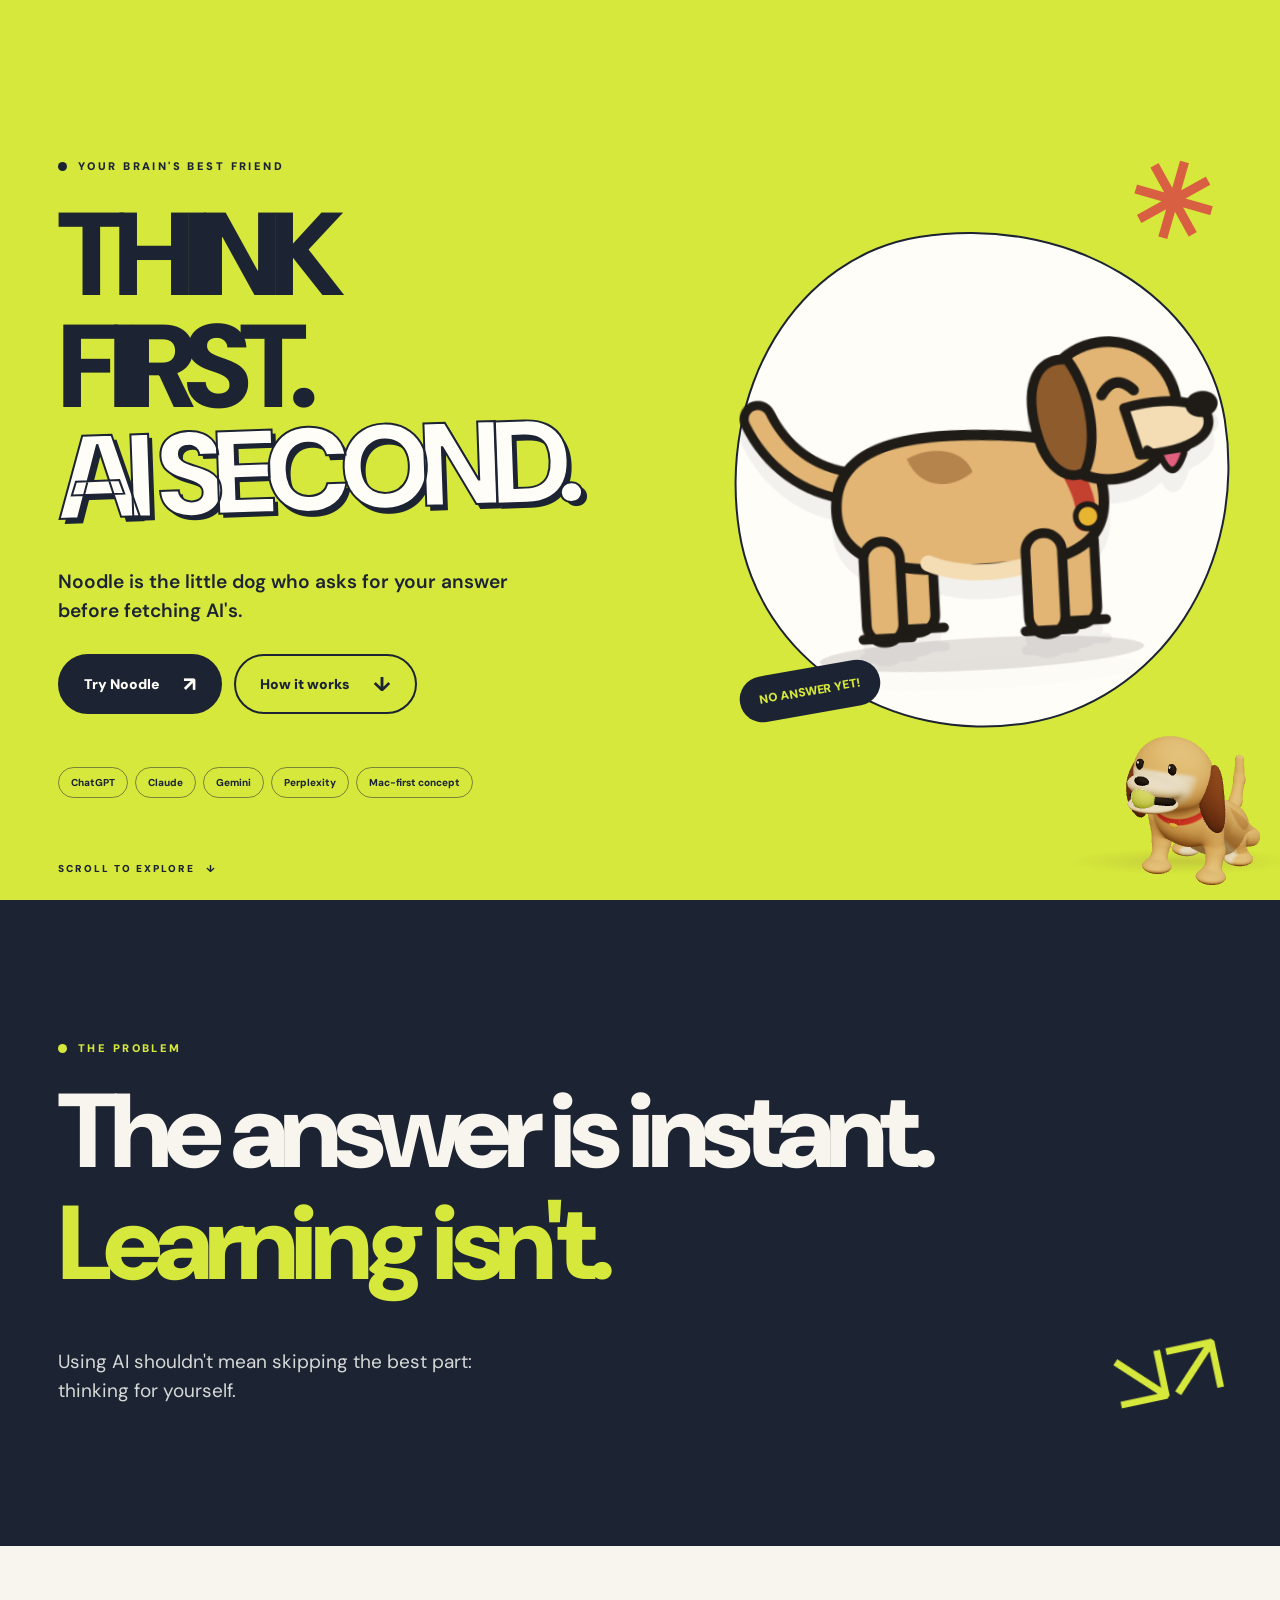
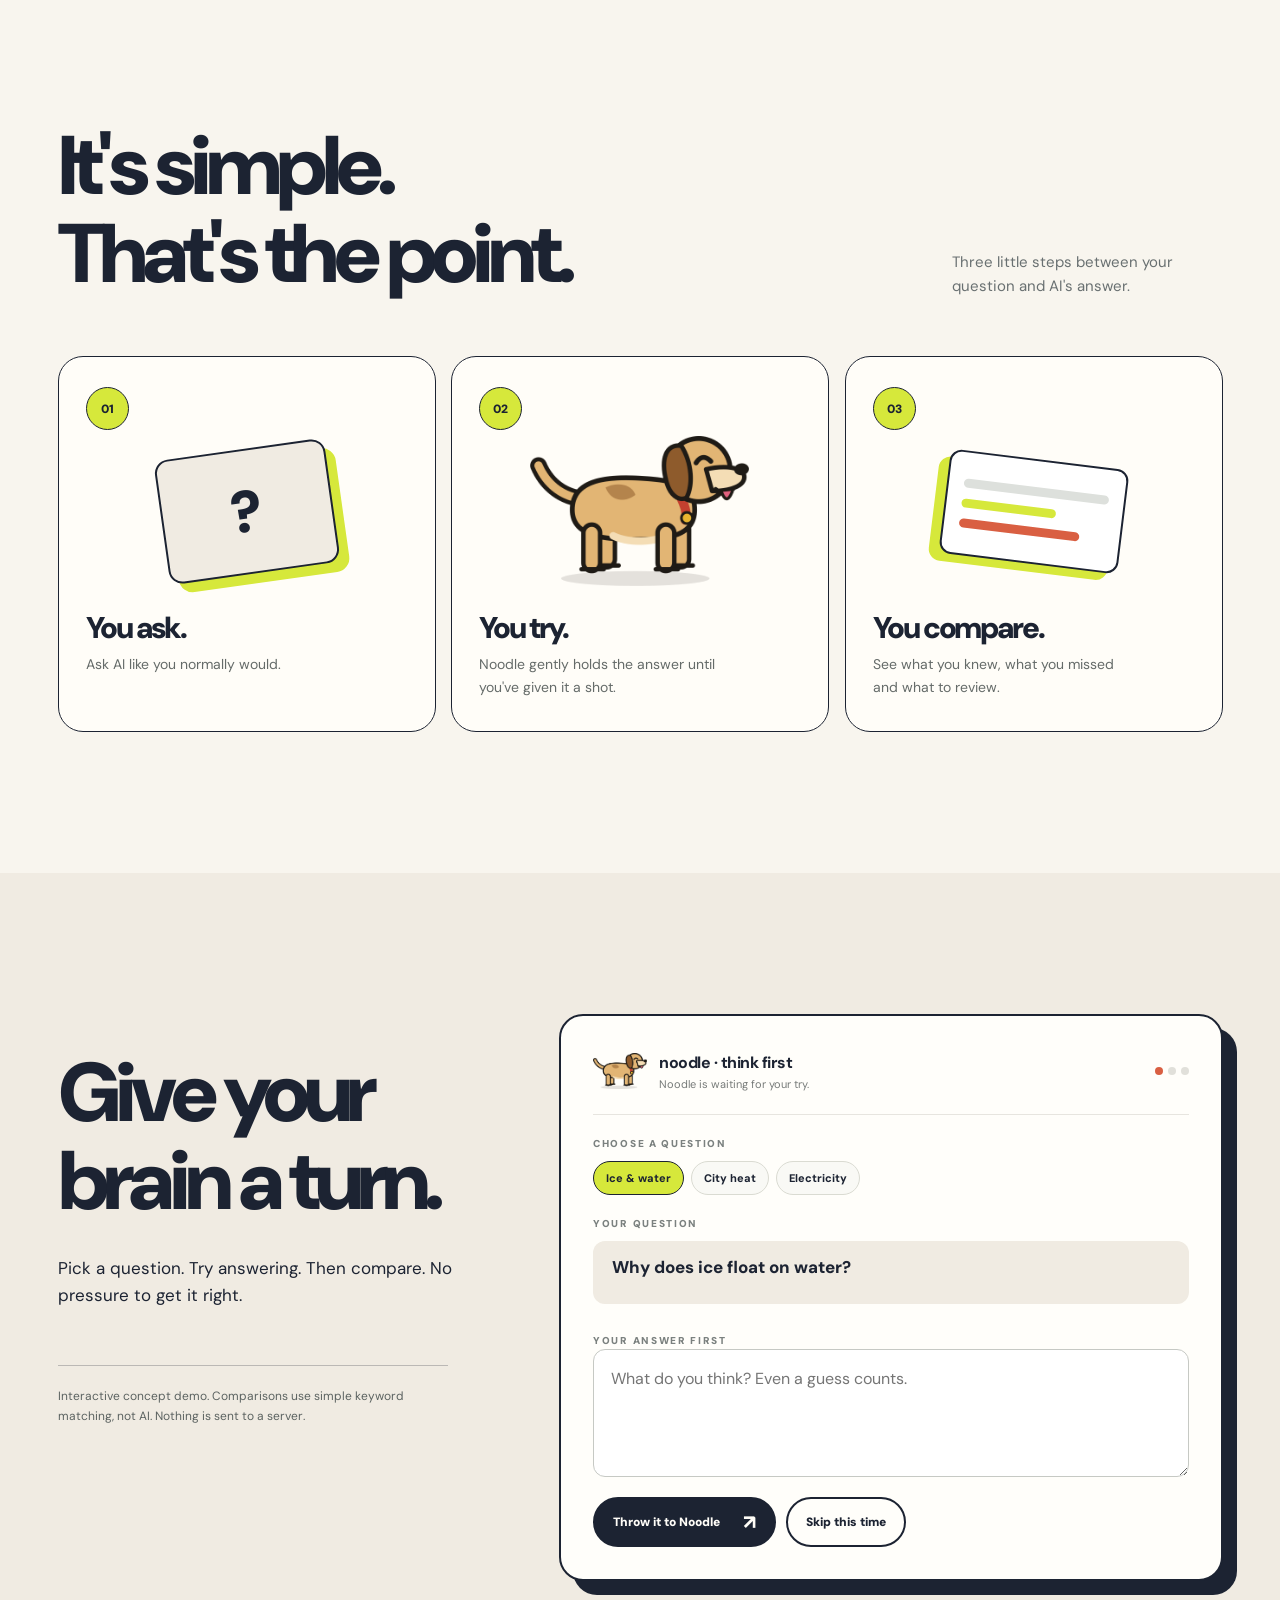
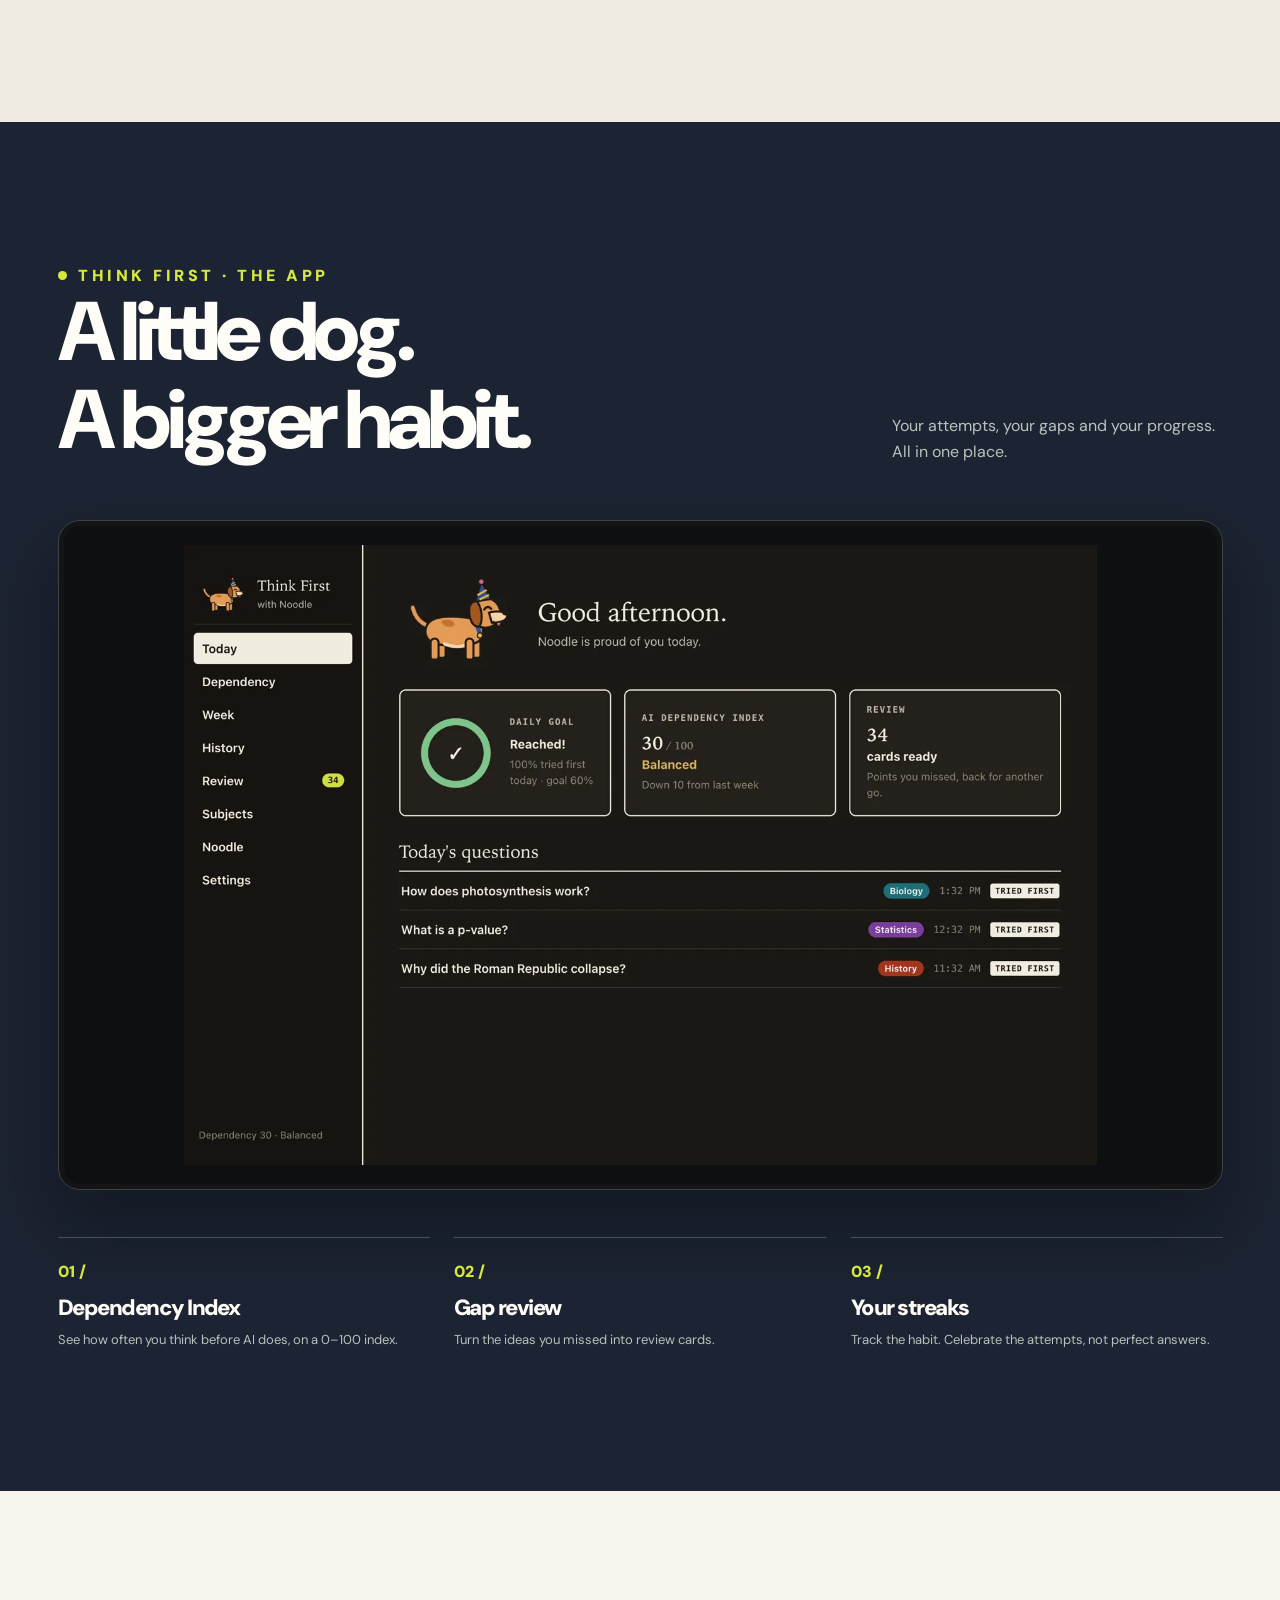
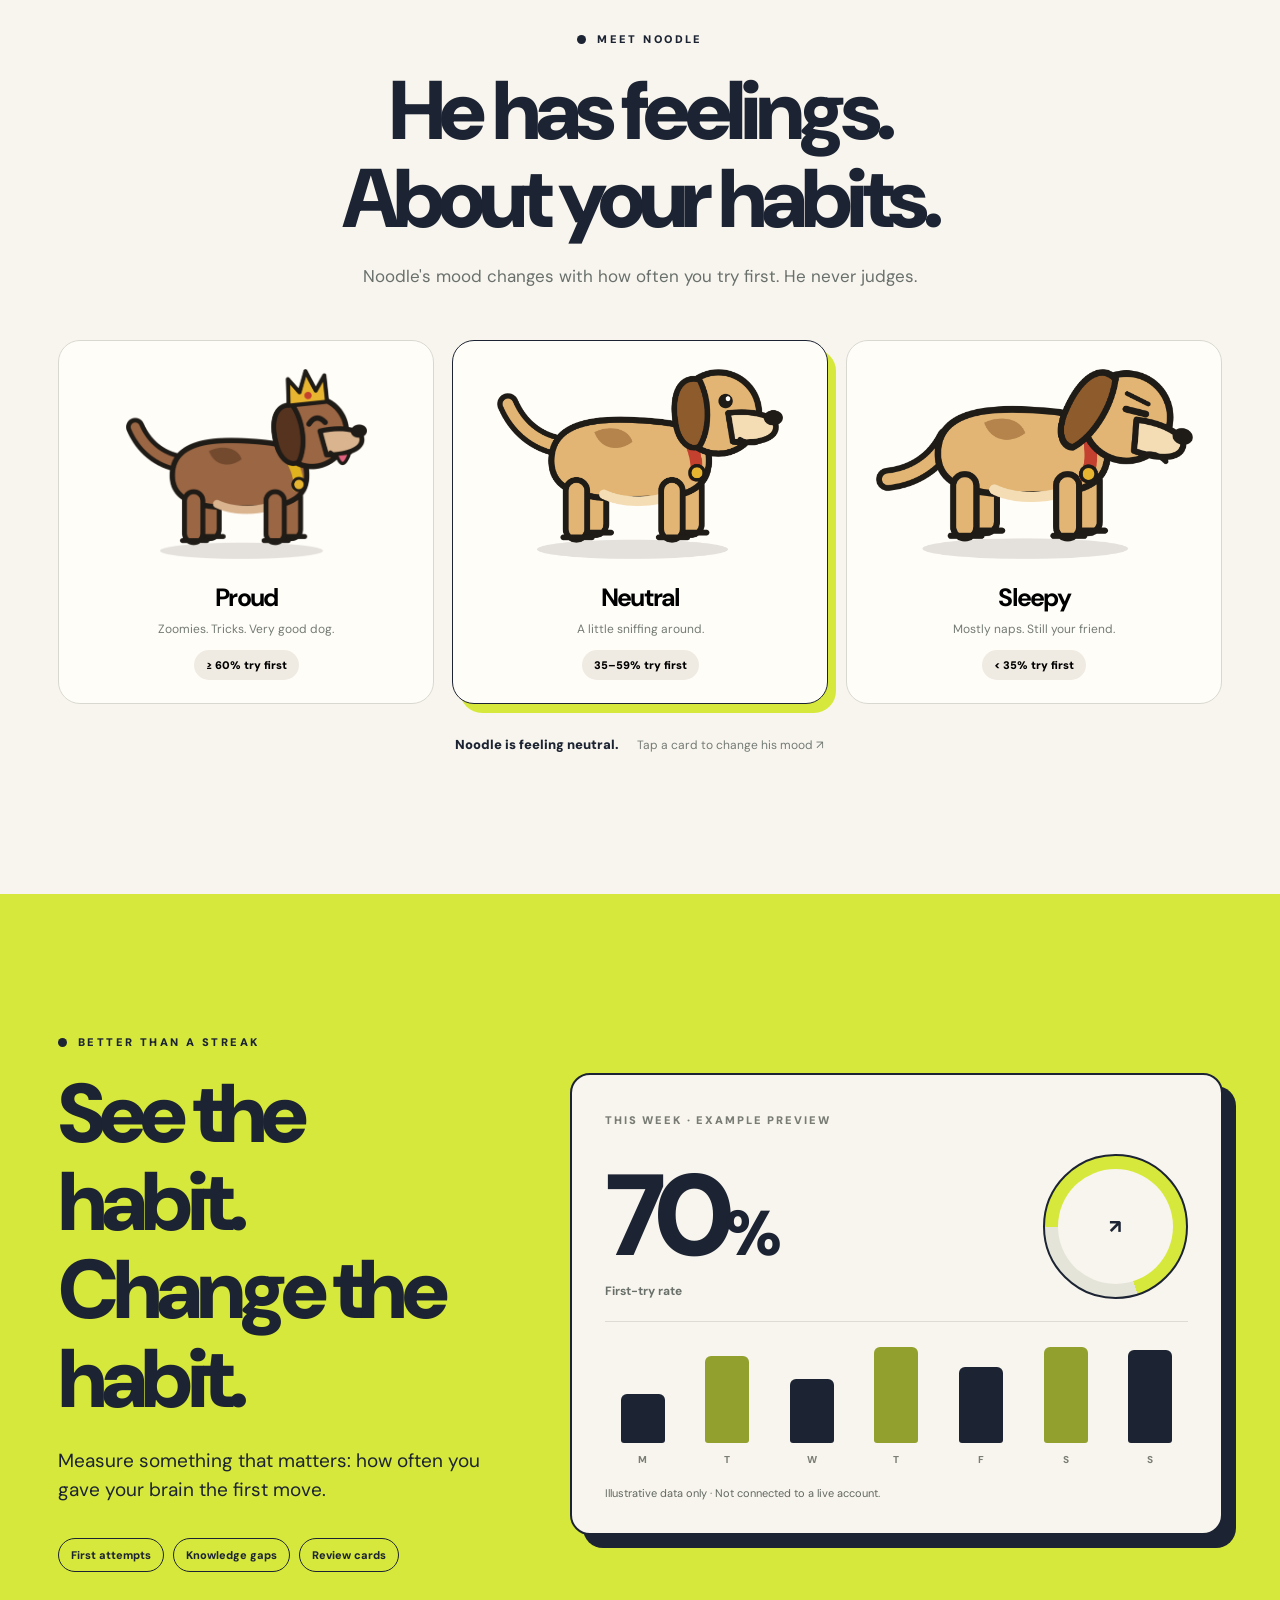
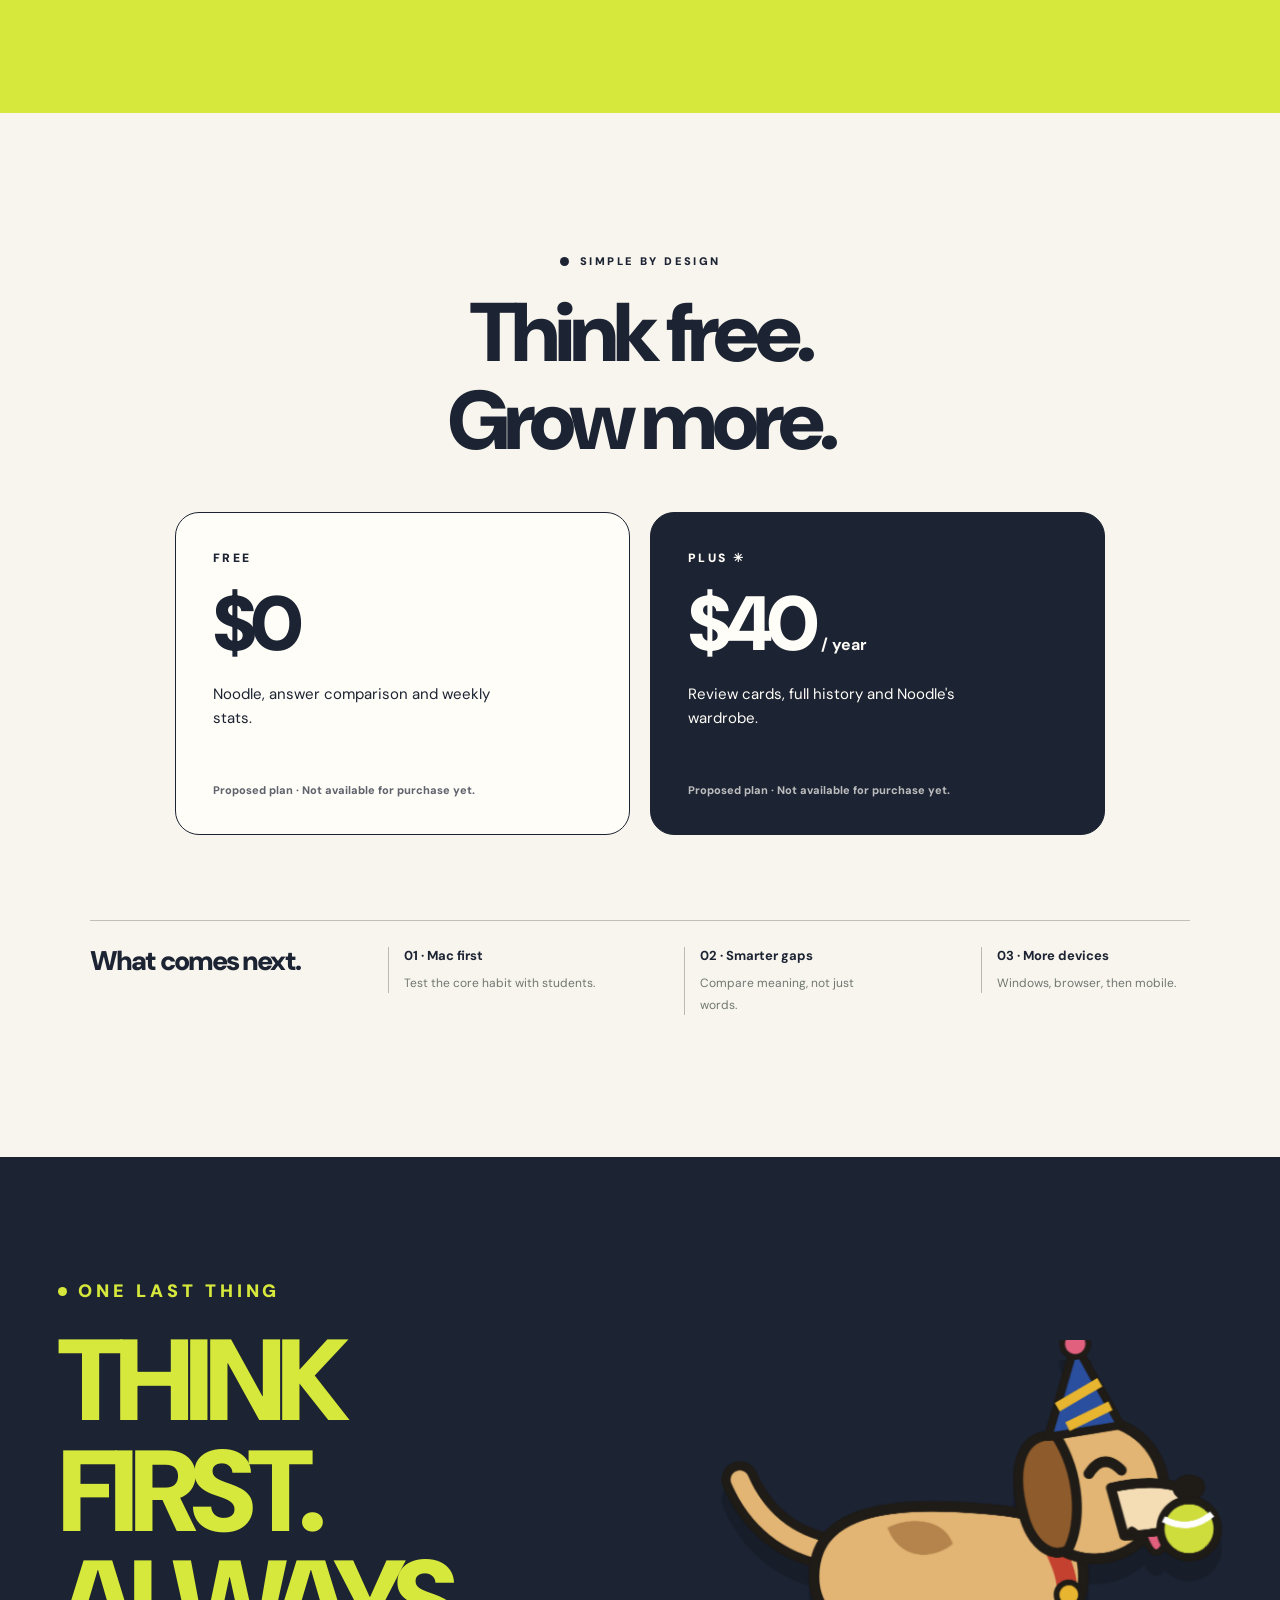
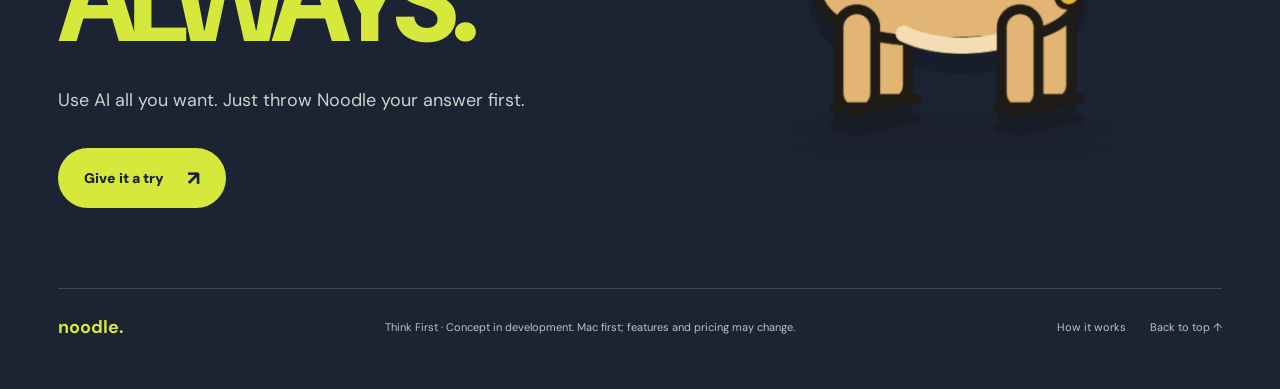
==== index.html @ 6d3ebc01 "Move site to repo root and add Vercel config Vercel serves from the repo root, which had no index.ht" ====
<!doctype html>
<html lang="en">
<head>
<meta charset="utf-8">
<meta name="viewport" content="width=device-width,initial-scale=1,viewport-fit=cover">
<meta name="theme-color" content="#d5e83e">
<meta name="description" content="Meet Noodle, the dog who makes you think before AI answers. Think first. AI second.">
<meta property="og:title" content="Noodle — Think First">
<meta property="og:description" content="Your brain's best friend. Think first. AI second.">
<title>Noodle · Think First</title>
<link rel="icon" href="[data-uri]" type="image/svg+xml">
<link rel="preconnect" href="https://fonts.googleapis.com">
<link rel="preconnect" href="https://fonts.gstatic.com" crossorigin>
<link href="https://fonts.googleapis.com/css2?family=DM+Sans:wght@400;500;600;700;800;900&family=Noto+Sans+KR:wght@400;500;600;700;800;900&display=swap" rel="stylesheet" media="print" onload="this.media='all'">
<style>
:root{--navy:#1c2332;--lime:#d6e83b;--cream:#f8f5ee;--bone:#f0ebe2;--white:#fffdf8;--ink:#1c2332;--orange:#d95f42;--brown:#8e572e;--muted:#707574;--ease:cubic-bezier(.16,1,.3,1);--radius:25px}
*{box-sizing:border-box}html{scroll-behavior:smooth}body{margin:0;background:var(--cream);color:var(--navy);font-family:'DM Sans','Noto Sans KR','Noto Sans CJK KR',Arial,sans-serif;-webkit-font-smoothing:antialiased;overflow-x:hidden}
body.lang-ko{font-family:'Noto Sans KR','Noto Sans CJK KR','DM Sans',sans-serif}body.lang-ko h1,body.lang-ko h2{letter-spacing:-.078em}::selection{background:var(--navy);color:var(--lime)}img{max-width:100%;display:block}a{color:inherit;text-decoration:none}button,textarea{font:inherit}button{cursor:pointer}button:focus-visible,a:focus-visible,textarea:focus-visible{outline:3px solid var(--orange);outline-offset:5px}p{margin-top:0}h1,h2,h3{letter-spacing:-.07em;line-height:1.06;margin:0;font-weight:900}section{position:relative;scroll-margin-top:80px}.container{width:min(1300px,calc(100% - 9vw));margin-inline:auto}.eyebrow{display:flex;align-items:center;gap:11px;font-size:11px;letter-spacing:.22em;text-transform:uppercase;font-weight:900;margin:0 0 21px}.eyebrow:before{content:'';width:9px;height:9px;border-radius:50%;background:currentColor;flex:none}.eyebrow.light{color:var(--lime)}.small-caption{font-size:12px;line-height:1.5;letter-spacing:.015em;color:var(--muted)}.display{font-size:clamp(68px,10vw,160px)}.section-title{font-size:clamp(45px,6.5vw,96px)}.section-pad{padding:clamp(92px,11vw,160px) 0}.button{display:inline-flex;align-items:center;justify-content:space-between;gap:23px;background:var(--navy);color:var(--white);padding:18px 24px;border:2px solid var(--navy);border-radius:100px;font-size:14px;font-weight:900;transition:transform .25s,background .25s,color .25s;white-space:nowrap;min-height:52px}.button:hover{transform:translateY(-4px);background:#333c4e}.button .arrow{font-size:20px;line-height:1}.button.outline{background:transparent;color:var(--navy)}.button.outline:hover{background:var(--navy);color:white}.button.lime{background:var(--lime);color:var(--navy);border-color:var(--lime)}.button.lime:hover{background:#e9f67a}.button.light{border-color:var(--white);background:var(--white);color:var(--navy)}
/* Sticky navigation */
.site-nav{position:fixed;z-index:90;top:0;left:0;right:0;height:76px;display:flex;align-items:center;background:rgba(248,245,238,.93);border-bottom:1px solid rgba(28,35,50,.09);backdrop-filter:blur(18px);-webkit-backdrop-filter:blur(18px)}.nav-inner{display:flex;align-items:center;justify-content:space-between;width:min(1400px,calc(100% - 7vw));margin:auto;gap:20px}.brand{display:flex;align-items:center;gap:9px;font-size:25px;font-weight:900;letter-spacing:-.09em;line-height:1}.brand img{width:40px;height:40px;object-fit:contain}.nav-links{display:flex;gap:32px;align-items:center;font-size:12px;font-weight:800;letter-spacing:.03em}.nav-links a{position:relative}.nav-links a:after{content:'';position:absolute;height:2px;left:0;right:100%;bottom:-5px;background:currentColor;transition:right .2s}.nav-links a:hover:after{right:0}.nav-right{display:flex;align-items:center;gap:12px}.lang-switch{display:flex;background:rgba(28,35,50,.07);padding:4px;border-radius:50px}.lang-switch button{border:0;background:transparent;color:var(--navy);padding:8px 12px;border-radius:50px;font-size:11px;font-weight:900}.lang-switch button.active{background:var(--navy);color:white}.nav-cta{border:1px solid var(--navy);background:var(--navy);color:white;border-radius:30px;font-size:12px;font-weight:900;padding:11px 19px}.mobile-menu{display:none;border:0;background:transparent;font-size:24px;color:var(--navy);padding:5px}
/* Opening film */
/* Only the opening film and its persistent companion handoff are replaced. */
.intro{position:fixed;inset:0;z-index:150;pointer-events:none;overflow:hidden;background:transparent;opacity:1;visibility:visible}
.intro-stage{position:absolute;inset:0;overflow:hidden;pointer-events:none}
#noodleCanvas{display:block;width:100%;height:100%;pointer-events:none}
.intro-top{position:absolute;top:34px;left:5vw;font-size:13px;letter-spacing:.25em;font-weight:900;z-index:8}
.intro-skip{position:absolute;right:4vw;top:26px;background:rgba(248,245,238,.86);border:1px solid var(--navy);border-radius:999px;padding:10px 15px;font-size:12px;font-weight:900;z-index:10;pointer-events:auto;backdrop-filter:blur(8px)}
.noodle-3d.intro-finished .intro{opacity:1;visibility:visible;z-index:98}
.intro-finished .intro-top,.intro-finished .intro-skip{display:none}
.noodle-3d .companion-button img{visibility:hidden;animation:none}
.noodle-3d .companion-button{width:var(--noodle-width,160px);height:var(--noodle-height,160px);filter:none}
.noodle-3d .speech{bottom:calc(var(--noodle-height,160px) + 6px)}
.noodle-fallback .intro{display:none}
/* First entrance stays visible under the browser's reduced-motion preference. */
.noodle-3d:not(.intro-finished) .companion{opacity:0;pointer-events:none}
/* Freeze the referenced illustration; never shorten an infinite dog animation to 0.01ms. */
.hero-dog{animation:none!important;transform:translate(0,28px) rotate(-3deg)!important;will-change:auto}
.companion-button img,.companion-button:hover img{animation:none!important}
@media(prefers-reduced-motion:reduce){html{scroll-behavior:auto}*,*:before,*:after{animation-duration:.01ms!important;transition-duration:.01ms!important;animation-delay:0ms!important}.motion-ready .reveal-item{opacity:1;transform:none}.companion{opacity:1;transform:none;pointer-events:auto}}
/* Hero */
.hero{background:var(--lime);min-height:min(940px,100svh);min-height:max(800px,100svh);display:flex;align-items:center;padding-top:112px;overflow:hidden}.hero-grid{display:grid;grid-template-columns:1.14fr .86fr;align-items:center;gap:4vw;min-height:700px;padding-bottom:55px}.hero .eyebrow{margin-bottom:27px}.hero h1{font-size:clamp(68px,9.2vw,144px);letter-spacing:-.095em;line-height:.95}.hero h1 em{font-style:normal;display:block;color:var(--white);-webkit-text-stroke:2px var(--navy);text-shadow:4px 5px 0 var(--navy);transform:rotate(-2deg);transform-origin:left;white-space:nowrap}.hero-lede{font-size:clamp(16px,1.5vw,21px);max-width:490px;font-weight:600;line-height:1.5;margin:32px 0 28px}.hero-buttons{display:flex;gap:12px;align-items:center;flex-wrap:wrap}.platforms{margin-top:53px;display:flex;gap:7px;flex-wrap:wrap}.platforms span{font-size:10px;font-weight:800;border:1.5px solid rgba(28,35,50,.5);padding:8px 12px;border-radius:30px}.hero-visual{position:relative;height:min(46vw,600px);min-height:450px;display:flex;align-items:center;justify-content:center}.hero-blob{width:min(39vw,520px);height:min(39vw,520px);max-height:530px;max-width:530px;background:var(--white);border:2px solid var(--navy);border-radius:45% 55% 49% 51%/53% 46% 54% 47%;transform:rotate(-9deg);position:absolute}.hero-dog{position:relative;z-index:2;width:115%;transform:translate(0,28px) rotate(-3deg);filter:drop-shadow(0 19px 0 rgba(28,35,50,.055));animation:hero-bob 5.5s ease-in-out infinite}.hero-squiggle{position:absolute;z-index:3;color:var(--orange);font-size:clamp(60px,8vw,130px);font-weight:900;right:2%;top:-8%;transform:rotate(16deg)}.hero-sticker{position:absolute;bottom:10%;left:-1%;z-index:4;background:var(--navy);color:var(--lime);border-radius:200px;padding:15px 20px;font-size:12px;font-weight:900;transform:rotate(-10deg)}.scroll-cue{position:absolute;bottom:25px;left:4.5%;font-size:10px;font-weight:900;letter-spacing:.2em;display:flex;align-items:center;gap:11px}@keyframes hero-bob{50%{transform:translateY(17px) rotate(-1deg)}}
/* Manifesto */
.statement{background:var(--navy);color:var(--cream);overflow:hidden}.statement .huge{font-size:clamp(55px,8.2vw,132px);max-width:1200px;line-height:1.07}.stroke-lime{color:var(--lime)}.statement-top{display:flex;justify-content:space-between;gap:34px;align-items:flex-end;margin-top:42px}.statement-top p{margin:0;max-width:430px;font-size:19px;line-height:1.5;color:#d6d9d7}.statement-graphic{font-size:90px;line-height:.7;color:var(--lime);transform:rotate(-12deg)}
/* How */
.how{background:var(--cream)}.how-heading{display:flex;justify-content:space-between;align-items:end;gap:30px;margin-bottom:58px}.how-heading h2{max-width:880px}.how-heading>p{max-width:270px;color:#697071;font-size:15px;line-height:1.6;margin:0}.steps{display:grid;grid-template-columns:repeat(3,1fr);gap:16px}.step{background:var(--white);border:1.5px solid var(--navy);border-radius:var(--radius);padding:30px 27px 32px;min-height:365px;position:relative;overflow:hidden}.step-number{display:inline-grid;place-items:center;width:43px;height:43px;border-radius:100%;background:var(--lime);border:1.5px solid var(--navy);font-size:12px;font-weight:900}.step .step-art{height:146px;display:flex;align-items:center;justify-content:center;position:relative;margin:8px 0 28px}.step .step-art img{height:150px;object-fit:contain}.step h3{font-size:30px;margin-bottom:9px}.step p{font-size:14px;color:#656b69;line-height:1.65;margin:0;max-width:265px}.illustration-idea{width:172px;height:125px;border:2px solid var(--navy);border-radius:14px;background:var(--bone);transform:rotate(-8deg);display:grid;place-items:center;box-shadow:9px 10px 0 var(--lime)}.illustration-idea i{font-size:59px;font-style:normal;font-weight:900}.illustration-compare{width:180px;border:2px solid var(--navy);border-radius:12px;background:white;padding:15px;transform:rotate(7deg);box-shadow:-10px 8px 0 var(--lime)}.illustration-compare div{height:9px;background:#dde0dc;border-radius:9px;margin:11px 0}.illustration-compare div:nth-child(2){width:65%;background:var(--lime)}.illustration-compare div:nth-child(3){width:83%;background:var(--orange)}
/* Demo */
.demo{background:var(--bone)}.demo-grid{display:grid;grid-template-columns:.78fr 1.22fr;gap:6vw;align-items:start}.demo-copy h2{max-width:520px}.demo-copy>p:not(.eyebrow){font-size:17px;line-height:1.6;margin:30px 0}.demo-badge{border-top:1px solid rgba(28,35,50,.25);padding-top:20px;margin-top:55px;font-size:12px;line-height:1.7;max-width:390px;color:#5c6361}.demo-panel{background:#fffefa;border:2px solid var(--navy);border-radius:24px;padding:32px;box-shadow:14px 14px 0 var(--navy);min-height:510px}.panel-head{display:flex;align-items:center;gap:12px;border-bottom:1px solid #e7e5df;padding-bottom:20px;margin-bottom:22px}.mini-dog{width:54px;height:46px;object-fit:contain}.panel-head strong{font-size:16px;letter-spacing:-.03em}.panel-head small{font-size:11px;color:#777b79;display:block;margin-top:4px}.window-dots{display:flex;gap:5px;margin-left:auto}.window-dots i{width:8px;height:8px;border-radius:100%;background:#e1e0da}.window-dots i:first-child{background:var(--orange)}.demo-label{font-size:10px;letter-spacing:.17em;font-weight:900;text-transform:uppercase;color:#7b817f;margin-bottom:11px}.topic-list{display:flex;gap:7px;flex-wrap:wrap;margin-bottom:22px}.topic{border:1px solid #dadbd2;background:#f9f9f5;border-radius:30px;padding:9px 12px;font-size:11px;font-weight:800;color:var(--navy);transition:background .2s}.topic[aria-pressed="true"]{background:var(--lime);border-color:var(--navy)}.question-box{background:var(--bone);padding:15px 19px;border-radius:12px;margin-bottom:24px;font-size:17px;font-weight:800;min-height:63px}.demo textarea{width:100%;height:128px;resize:vertical;border:1.5px solid #c6c9c4;padding:17px;border-radius:12px;color:var(--navy);background:#fff;line-height:1.55;outline:none}.demo textarea:focus{border-color:var(--navy);box-shadow:0 0 0 3px rgba(214,232,59,.4)}.demo-actions{display:flex;gap:10px;flex-wrap:wrap;margin-top:15px}.demo-actions .button{min-height:47px;padding:13px 18px;font-size:12px}.demo-results{margin-top:24px;padding-top:21px;border-top:2px dashed #e1e1dc}.result-head{display:flex;align-items:center;justify-content:space-between;gap:8px;font-size:12px;font-weight:900;margin-bottom:15px}.result-tag{background:var(--lime);padding:7px 9px;border-radius:4px;font-size:10px;white-space:nowrap}.result-copy{font-size:14px;line-height:1.7;color:#394038}.gap-list{display:grid;gap:8px;margin:14px 0}.gap-item{display:flex;align-items:center;gap:9px;font-size:12px;font-weight:700;background:#f5f5f1;padding:12px;border-radius:9px}.gap-item .status{font-size:17px;width:20px}.gap-item.found .status{color:#66821d}.gap-item.missed .status{color:var(--orange)}.reset-link{border:0;background:none;text-decoration:underline;text-underline-offset:4px;font-size:12px;font-weight:800;padding:7px 0;margin-top:11px}.hidden{display:none!important}
/* Screens */
.app-section{background:var(--navy);color:var(--white);overflow:hidden}.app-section-head{display:flex;justify-content:space-between;align-items:end;gap:35px;margin-bottom:55px}.app-section-head h2{max-width:850px}.app-section-head p{max-width:330px;color:#bbc2be;line-height:1.6;font-size:16px;margin:0}.app-preview{background:#0e0f10;border:1px solid #40433d;border-radius:22px;box-shadow:0 35px 70px #080a0c65;overflow:hidden;padding:24px;position:relative}.app-preview:before{content:'';display:block;position:absolute;inset:-1px;border-radius:22px;pointer-events:none;box-shadow:inset 0 0 0 6px rgba(255,255,255,.018)}.app-preview img{border-radius:9px;width:100%;height:auto;max-height:620px;object-fit:contain}.app-features{display:grid;grid-template-columns:repeat(3,1fr);gap:25px;margin-top:47px}.app-features article{border-top:1px solid #48505d;padding-top:23px}.app-features h3{font-size:22px;margin:0 0 11px}.app-features p{font-size:13px;color:#b9c0bd;line-height:1.55;margin:0}.mini-index{display:inline-block;color:var(--lime);font-weight:900;margin-bottom:14px}
/* Moods */
.moods{background:var(--cream)}.moods-heading{text-align:center;max-width:820px;margin:0 auto 50px}.moods-heading .eyebrow{justify-content:center}.moods-heading h2{margin-bottom:20px}.moods-heading p:last-child{color:#69706c;font-size:17px;line-height:1.6}.mood-cards{display:grid;grid-template-columns:repeat(3,1fr);gap:18px}.mood-card{border:1.5px solid #d8d8d0;border-radius:22px;min-height:360px;background:var(--white);padding:23px;text-align:center;transition:transform .25s,box-shadow .25s,border-color .25s;display:flex;flex-direction:column;align-items:center}.mood-card:hover,.mood-card.selected{border-color:var(--navy);transform:translateY(-7px);box-shadow:8px 9px 0 var(--lime)}.mood-card img{height:190px;width:100%;object-fit:contain;margin:5px 0 22px}.mood-card strong{display:block;font-size:25px;letter-spacing:-.07em}.mood-card small{display:block;font-size:12px;color:#747b75;margin-top:7px}.mood-card .mood-chip{margin-top:13px;background:var(--bone);font-size:11px;font-weight:900;border-radius:20px;padding:8px 12px}.mood-interact{display:flex;justify-content:center;gap:18px;align-items:center;margin-top:32px;text-align:center}.mood-status{font-weight:900;font-size:13px}.mood-help{color:#747b75;font-size:12px}
/* Statistics */
.insights{background:var(--lime);overflow:hidden}.insights-grid{display:grid;grid-template-columns:.8fr 1.2fr;gap:6vw;align-items:center}.insights h2{max-width:540px}.insights .insights-lede{font-size:19px;line-height:1.5;max-width:430px;margin:25px 0 34px}.insight-tags{display:flex;gap:9px;flex-wrap:wrap}.insight-tags span{border:1.3px solid var(--navy);border-radius:25px;padding:9px 12px;font-size:11px;font-weight:800}.insight-board{background:var(--cream);border:2px solid var(--navy);border-radius:20px;padding:33px;box-shadow:13px 13px 0 var(--navy);position:relative}.insight-board>small{font-size:11px;letter-spacing:.17em;font-weight:900;color:#797c74}.big-score{display:flex;align-items:flex-end;justify-content:space-between;gap:25px;margin:25px 0 22px}.big-score>div>strong{font-size:clamp(80px,9vw,133px);line-height:1;font-weight:900;letter-spacing:-.1em}.big-score>div>small{display:block;font-size:12px;font-weight:700;color:#696f69;margin-top:9px}.ring{width:145px;height:145px;border-radius:100%;background:conic-gradient(var(--lime) 0 70%,#e4e5d8 70% 100%);border:2px solid var(--navy);display:grid;place-items:center;transform:rotate(-90deg)}.ring:before{content:'';width:115px;height:115px;background:var(--cream);border-radius:100%;position:absolute}.ring span{position:relative;font-weight:900;font-size:19px;transform:rotate(90deg)}.weekly{display:flex;align-items:end;justify-content:space-between;gap:9px;height:145px;border-top:1px solid #dddcd2;padding-top:25px}.bar-wrap{display:flex;align-items:center;flex-direction:column;justify-content:flex-end;height:100%;gap:10px;flex:1}.bar{width:min(100%,44px);height:var(--h);min-height:9px;background:var(--navy);border-radius:6px 6px 3px 3px}.bar-wrap:nth-child(even) .bar{background:#92a12e}.bar-wrap small{font-size:10px;font-weight:800;color:#797d73}.sample-note{display:block;font-size:11px;color:#606861;margin-top:20px}
/* Pricing/roadmap */
.pricing{background:var(--cream)}.pricing-header{text-align:center;margin-bottom:47px}.pricing-header .eyebrow{justify-content:center}.pricing-cards{display:grid;grid-template-columns:repeat(2,1fr);gap:20px;max-width:930px;margin:auto}.price-card{padding:37px;border:1.5px solid var(--navy);border-radius:24px;background:var(--white);min-height:323px;display:flex;flex-direction:column}.price-card.plus{background:var(--navy);color:var(--white)}.price-name{font-size:12px;letter-spacing:.2em;font-weight:900}.price{font-size:clamp(63px,6vw,95px);letter-spacing:-.09em;line-height:1.1;font-weight:900;margin:16px 0}.price small{font-size:16px;letter-spacing:0;font-weight:700}.price-description{font-size:15px;line-height:1.6;max-width:310px}.price-card .planned{margin-top:auto;font-size:11px;opacity:.7;font-weight:800;padding-top:22px}.roadmap-strip{margin:85px auto 0;max-width:1100px;border-top:1px solid #bfc1b7;padding-top:26px;display:flex;align-items:flex-start;gap:15px;justify-content:space-between}.roadmap-strip h3{font-size:27px;max-width:250px}.roadmap-item{width:19%;border-left:1px solid #b9bbaf;padding-left:15px}.roadmap-item b{display:block;font-size:13px;margin-bottom:7px}.roadmap-item span{font-size:12px;line-height:1.6;color:#707771}
/* Final */
.end{background:var(--navy);color:var(--cream);padding:120px 0 50px;overflow:hidden}.end-grid{display:grid;grid-template-columns:1.1fr .9fr;align-items:center;gap:4vw}.end h2{font-size:clamp(66px,9vw,146px);line-height:.96;margin-bottom:28px}.end h2 span{color:var(--lime)}.end p{font-size:18px;line-height:1.6;max-width:500px;color:#cdd0cb}.end .button{margin-top:15px}.end-dog{width:100%;max-width:520px;transform:rotate(-3deg);filter:drop-shadow(0px 20px 0px #07090b33)}.footer{display:flex;align-items:center;justify-content:space-between;gap:20px;border-top:1px solid #3d4653;padding-top:26px;margin-top:80px;font-size:11px;color:#bcc2c1}.footer strong{color:var(--lime);font-size:18px}.footer-links{display:flex;gap:24px}.footer a:hover{color:white}
/* Floating mascot */
.companion{position:fixed;bottom:calc(10px + env(safe-area-inset-bottom));right:13px;z-index:99;opacity:0;transform:translateY(15px) scale(.85);pointer-events:none;transition:opacity .45s,transform .6s var(--ease)}.companion.visible{opacity:1;transform:translateY(0) scale(1);pointer-events:auto}.companion-button{border:0;background:none;padding:0;width:142px;height:105px;display:grid;place-items:end center;filter:drop-shadow(0 7px 5px #1112)}.companion-button img{width:142px;object-fit:contain;transform-origin:bottom center;animation:pet-breath 4s ease-in-out infinite}.companion-button:hover img{animation:pet-hop .45s ease-in-out}.speech{position:absolute;bottom:111px;right:16px;min-width:160px;max-width:235px;padding:13px 17px;border-radius:16px 16px 4px 16px;background:var(--white);color:var(--navy);border:1.5px solid var(--navy);font-size:12px;line-height:1.5;font-weight:800;box-shadow:5px 5px 0 #1c233222;opacity:0;transform:translateY(7px) scale(.96);pointer-events:none;transition:.22s;white-space:normal}.speech.visible{opacity:1;transform:translateY(0) scale(1)}@keyframes pet-breath{50%{transform:translateY(-1px) scale(1.01)}}@keyframes pet-hop{45%{transform:translateY(-10px) rotate(3deg)}}
/* Reveal motion from KYTH */
.motion-ready .reveal-item{opacity:0;transform:translate3d(0,54px,0);transition:opacity .82s cubic-bezier(.22,.61,.36,1),transform .92s cubic-bezier(.16,1,.3,1);transition-delay:var(--reveal-delay,0ms);will-change:opacity,transform}.motion-ready .reveal-item.is-visible{opacity:1;transform:translate3d(0,0,0)}.motion-ready img.reveal-item{transform:translate3d(0,46px,0) scale(1.055);transform-origin:center;transition:opacity .86s cubic-bezier(.22,.61,.36,1),transform 1.08s cubic-bezier(.16,1,.3,1)}.motion-ready img.reveal-item.is-visible{transform:translate3d(0,0,0) scale(1)}
@media(max-width:1070px){.hero-grid{grid-template-columns:1fr 1fr}.hero h1{font-size:clamp(60px,9vw,105px)}.hero-visual{min-height:350px}.steps{gap:12px}.step{padding:20px;min-height:345px}.demo-grid{gap:28px;grid-template-columns:.75fr 1.25fr}.demo-panel{padding:21px}.insights-grid{gap:20px}.insight-board{padding:23px}.roadmap-item{width:18%}}
@media(max-width:760px){.container{width:calc(100% - 40px)}.site-nav{height:69px}.nav-inner{width:calc(100% - 32px)}.brand{font-size:22px}.brand img{width:35px;height:35px}.nav-links{position:fixed;top:69px;left:0;right:0;padding:24px 25px 30px;display:none;flex-direction:column;gap:23px;align-items:flex-start;background:var(--cream);border-bottom:1px solid #ccc;box-shadow:0 14px 15px #0002}.nav-links.open{display:flex}.mobile-menu{display:block}.nav-cta{display:none}.lang-switch button{padding:7px 11px}.hero{min-height:auto;padding-top:107px}.hero-grid{min-height:auto;display:flex;flex-direction:column;align-items:flex-start;gap:10px;padding-bottom:85px}.hero h1{font-size:clamp(64px,16.5vw,107px)}.hero h1 em{white-space:normal}.hero-lede{font-size:16px;margin:23px 0}.hero-visual{align-self:center;height:320px;min-height:320px;width:100%;max-width:470px}.hero-blob{height:285px;width:285px}.hero-dog{width:100%;max-width:420px}.hero-sticker{left:3%;bottom:5%}.platforms{margin-top:24px}.scroll-cue{bottom:18px;left:20px}.section-pad{padding:83px 0}.section-title{font-size:clamp(47px,12vw,70px)}.display{font-size:clamp(58px,14vw,88px)}.statement-top{display:block}.statement-top p{font-size:15px}.statement-graphic{display:none}.how-heading{display:block}.how-heading>p{margin-top:16px}.steps,.mood-cards{grid-template-columns:1fr}.step{min-height:245px;display:grid;grid-template-columns:1fr 1fr;grid-template-rows:auto auto auto;column-gap:10px}.step-number{grid-column:1;grid-row:1}.step .step-art{grid-column:2;grid-row:1/4;height:180px;margin:0;align-self:center}.step h3{grid-column:1;grid-row:2;font-size:27px;margin-top:15px}.step p{grid-column:1;grid-row:3;font-size:12px}.step .step-art img{height:150px}.illustration-idea{width:105px;height:105px}.illustration-compare{width:122px}.demo-grid,.insights-grid,.end-grid{grid-template-columns:1fr}.demo-copy>p:not(.eyebrow){margin:19px 0}.demo-badge{margin:20px 0 27px;padding-top:15px}.demo-panel{box-shadow:8px 8px 0 var(--navy);min-height:0;padding:18px}.app-section-head{display:block}.app-section-head p{margin-top:20px;font-size:14px}.app-preview{padding:10px}.app-features{grid-template-columns:1fr;gap:18px;margin-top:29px}.app-features article{padding-top:16px}.moods-heading{text-align:left;margin-bottom:30px}.moods-heading .eyebrow{justify-content:start}.mood-cards{gap:13px}.mood-card{min-height:auto;display:grid;grid-template-columns:1fr 1fr;grid-template-rows:auto auto auto;text-align:left;column-gap:15px;padding:15px}.mood-card img{height:132px;grid-row:1/4;grid-column:1;margin:0}.mood-card strong{grid-column:2;grid-row:1;align-self:end;font-size:24px}.mood-card small{grid-column:2;grid-row:2}.mood-card .mood-chip{grid-column:2;grid-row:3;justify-self:start;align-self:start;margin-top:8px}.mood-interact{flex-direction:column;gap:8px}.insights .insights-lede{font-size:16px}.insight-board{margin-top:20px;box-shadow:8px 8px 0 var(--navy)}.big-score>div>strong{font-size:85px}.ring{width:112px;height:112px}.ring:before{height:87px;width:87px}.pricing-cards{grid-template-columns:1fr;gap:13px}.price-card{min-height:245px;padding:28px}.roadmap-strip{flex-wrap:wrap;gap:25px;margin-top:55px}.roadmap-strip h3{flex-basis:100%}.roadmap-item{width:43%}.end{padding:89px 0 35px}.end h2{font-size:clamp(65px,13vw,105px)}.end-dog{max-width:360px;margin:30px auto 0}.footer{flex-direction:column;align-items:flex-start;margin-top:55px}.companion-button,.companion-button img{width:100px}.companion-button{height:79px}.speech{bottom:85px;min-width:140px;right:8px}.intro-dog{inset:0}.scene-run{width:min(42vw,220px)}.scene-sit{width:118px}.scene-close{width:min(96vw,720px)}}

@media(prefers-reduced-motion:reduce){html{scroll-behavior:auto}*,*:before,*:after{animation-duration:.01ms!important;transition-duration:.01ms!important;animation-delay:0ms!important}.motion-ready .reveal-item{opacity:1;transform:none}.companion{opacity:1;transform:none;pointer-events:auto}}
</style>
</head>
<body>
<!-- Motion overlay on hero: small 3D dog → jump + bite tennis ball close-up → rotate and sit at bottom right. -->
<div class="intro" id="intro" aria-label="Noodle greeting animation">
  <div class="intro-top">NOODLE™ / THINK FIRST</div>
  <button class="intro-skip" id="introSkip" type="button" data-i18n="skipIntro">SKIP INTRO ↗</button>
  <div class="intro-stage" id="introDog" aria-hidden="true"></div>
</div>
<main>
<section class="hero" id="home"><div class="container hero-grid"><div class="hero-content"><p class="eyebrow reveal-item" data-i18n="heroEyebrow">YOUR BRAIN'S BEST FRIEND</p><h1 class="reveal-item" style="--reveal-delay:90ms"><span data-i18n="heroOne">THINK</span><br><span data-i18n="heroTwo">FIRST.</span><em data-i18n="heroThree">AI SECOND.</em></h1><p class="hero-lede reveal-item" style="--reveal-delay:130ms" data-i18n="heroDesc">Noodle is the little dog who asks for your answer before fetching AI's.</p><div class="hero-buttons reveal-item" style="--reveal-delay:180ms"><a href="#demo" class="button"><span data-i18n="heroCta">Try Noodle</span><span class="arrow">↗</span></a><a href="#how" class="button outline"><span data-i18n="heroLearn">See how it works</span><span class="arrow">↓</span></a></div><div class="platforms reveal-item" style="--reveal-delay:210ms"><span>ChatGPT</span><span>Claude</span><span>Gemini</span><span>Perplexity</span><span data-i18n="platformNote">Mac-first concept</span></div></div><div class="hero-visual"><div class="hero-blob"></div><img class="hero-dog" src="[data-uri]" alt="Noodle, an illustrated golden dog with a red collar"><div class="hero-squiggle" aria-hidden="true">✳</div><div class="hero-sticker" data-i18n="heroSticker">NO ANSWER YET!</div></div></div><span class="scroll-cue"><span data-i18n="scroll">SCROLL TO EXPLORE</span> ↓</span></section>
<section class="statement section-pad"><div class="container"><p class="eyebrow light reveal-item" data-i18n="problemLabel">THE PROBLEM</p><h2 class="huge reveal-item"><span data-i18n="problemA">The answer is instant.</span><br><span class="stroke-lime" data-i18n="problemB">Learning isn't.</span></h2><div class="statement-top reveal-item"><p data-i18n="problemDesc">Using AI shouldn't mean skipping the best part: thinking for yourself.</p><div class="statement-graphic" aria-hidden="true">↘↗</div></div></div></section>
<section class="how section-pad" id="how"><div class="container"><div class="how-heading"><div><p class="eyebrow reveal-item" data-i18n="howLabel">ONE SMALL CHANGE</p><h2 class="section-title reveal-item" data-i18n="howTitle">It's simple.<br>That's the point.</h2></div><p class="reveal-item" data-i18n="howDesc">Three little steps between your question and AI's answer.</p></div><div class="steps"><article class="step reveal-item"><span class="step-number">01</span><div class="step-art"><div class="illustration-idea"><i>?</i></div></div><h3 data-i18n="step1Title">You ask.</h3><p data-i18n="step1Desc">Ask AI like you normally would.</p></article><article class="step reveal-item" style="--reveal-delay:100ms"><span class="step-number">02</span><div class="step-art"><img src="[data-uri]" alt="Noodle" loading="lazy"></div><h3 data-i18n="step2Title">You try.</h3><p data-i18n="step2Desc">Noodle gently holds the answer until you've given it a shot.</p></article><article class="step reveal-item" style="--reveal-delay:200ms"><span class="step-number">03</span><div class="step-art"><div class="illustration-compare"><div></div><div></div><div></div></div></div><h3 data-i18n="step3Title">You compare.</h3><p data-i18n="step3Desc">See what you knew, what you missed and what to review.</p></article></div></div></section>
<section class="demo section-pad" id="demo"><div class="container demo-grid"><div class="demo-copy"><p class="eyebrow reveal-item" data-i18n="demoLabel">A LITTLE PRACTICE</p><h2 class="section-title reveal-item" data-i18n="demoTitle">Give your brain a turn.</h2><p class="reveal-item" data-i18n="demoDesc">Pick a question. Try answering. Then compare. No pressure to get it right.</p><div class="demo-badge reveal-item" data-i18n="demoDisclaimer">Interactive concept demo. Comparisons use simple keyword matching, not AI. Nothing is sent to a server.</div></div><div class="demo-panel reveal-item"><div class="panel-head"><img class="mini-dog" src="[data-uri]" alt=""><div><strong>noodle · think first</strong><small data-i18n="demoWindow">Noodle is waiting for your try.</small></div><div class="window-dots" aria-hidden="true"><i></i><i></i><i></i></div></div><div class="demo-label" data-i18n="chooseQuestion">CHOOSE A QUESTION</div><div class="topic-list" role="group" aria-label="Choose a question"><button class="topic" data-topic="ice" aria-pressed="true" type="button" data-i18n="topicIce">Ice & water</button><button class="topic" data-topic="city" aria-pressed="false" type="button" data-i18n="topicCity">City heat</button><button class="topic" data-topic="metal" aria-pressed="false" type="button" data-i18n="topicMetal">Electricity</button></div><div class="demo-label" data-i18n="questionLabel">YOUR QUESTION</div><div class="question-box" id="demoQuestion">Why does ice float on water?</div><label class="demo-label" for="demoAnswer" data-i18n="tryFirstLabel">YOUR ANSWER FIRST</label><textarea id="demoAnswer" maxlength="1200" placeholder="What do you think? Even a guess counts."></textarea><div class="demo-actions"><button class="button" id="compareButton" type="button"><span data-i18n="compareBtn">Throw it to Noodle</span><span class="arrow">↗</span></button><button class="button outline" id="skipButton" type="button"><span data-i18n="skipBtn">Skip this time</span></button></div><div class="demo-results hidden" id="demoResults" aria-live="polite"><div class="result-head"><span data-i18n="resultHeading">WHAT THE ANSWER INCLUDES</span><span class="result-tag" id="resultTag">YOU TRIED FIRST</span></div><div class="result-copy" id="resultCopy"></div><div class="gap-list" id="gapList"></div><button class="reset-link" type="button" id="resetDemo" data-i18n="tryAgain">↻ Try another answer</button></div></div></div></section>
<section class="app-section section-pad" id="app"><div class="container"><div class="app-section-head"><div><p class="eyebrow light reveal-item" data-i18n="appLabel">THINK FIRST · THE APP</p><h2 class="section-title reveal-item" data-i18n="appTitle">A little dog.<br>A bigger habit.</h2></div><p class="reveal-item" data-i18n="appDesc">Your attempts, your gaps and your progress. All in one place.</p></div><div class="app-preview reveal-item"><img src="[data-uri]" alt="Noodle app dashboard from the original pitch deck" loading="lazy"></div><div class="app-features"><article class="reveal-item"><span class="mini-index">01 /</span><h3 data-i18n="feat1">Dependency Index</h3><p data-i18n="feat1D">See how often you think before AI does, on a 0–100 index.</p></article><article class="reveal-item" style="--reveal-delay:100ms"><span class="mini-index">02 /</span><h3 data-i18n="feat2">Gap review</h3><p data-i18n="feat2D">Turn the ideas you missed into review cards.</p></article><article class="reveal-item" style="--reveal-delay:200ms"><span class="mini-index">03 /</span><h3 data-i18n="feat3">Your streaks</h3><p data-i18n="feat3D">Track the habit. Celebrate the attempts, not perfect answers.</p></article></div></div></section>
<section class="moods section-pad" id="moods"><div class="container"><div class="moods-heading"><p class="eyebrow reveal-item" data-i18n="moodLabel">MEET NOODLE</p><h2 class="section-title reveal-item" data-i18n="moodTitle">He has feelings.<br>About your habits.</h2><p class="reveal-item" data-i18n="moodDesc">Noodle's mood changes with how often you try first. He never judges.</p></div><div class="mood-cards"><button class="mood-card reveal-item" type="button" data-mood="proud" aria-pressed="false"><img src="[data-uri]" alt="Proud Noodle" loading="lazy"><strong data-i18n="proud">Proud</strong><small data-i18n="proudDesc">Zoomies. Tricks. Very good dog.</small><span class="mood-chip">≥ 60% try first</span></button><button class="mood-card selected reveal-item" style="--reveal-delay:100ms" type="button" data-mood="neutral" aria-pressed="true"><img src="[data-uri]" alt="Neutral Noodle" loading="lazy"><strong data-i18n="neutral">Neutral</strong><small data-i18n="neutralDesc">A little sniffing around.</small><span class="mood-chip">35–59% try first</span></button><button class="mood-card reveal-item" style="--reveal-delay:200ms" type="button" data-mood="moping" aria-pressed="false"><img src="[data-uri]" alt="Sleepy Noodle" loading="lazy"><strong data-i18n="moping">Sleepy</strong><small data-i18n="mopingDesc">Mostly naps. Still your friend.</small><span class="mood-chip">&lt; 35% try first</span></button></div><div class="mood-interact"><span class="mood-status" id="moodStatus">Noodle is feeling neutral.</span><span class="mood-help" data-i18n="moodHint">Tap a card to change his mood ↗</span></div></div></section>
<section class="insights section-pad" id="insights"><div class="container insights-grid"><div><p class="eyebrow reveal-item" data-i18n="insightLabel">BETTER THAN A STREAK</p><h2 class="section-title reveal-item" data-i18n="insightTitle">See the habit.<br>Change the habit.</h2><p class="insights-lede reveal-item" data-i18n="insightDesc">Measure something that matters: how often you gave your brain the first move.</p><div class="insight-tags reveal-item"><span data-i18n="tagAttempts">First attempts</span><span data-i18n="tagGaps">Knowledge gaps</span><span data-i18n="tagReview">Review cards</span></div></div><div class="insight-board reveal-item"><small data-i18n="weekPreview">THIS WEEK · EXAMPLE PREVIEW</small><div class="big-score"><div><strong>70<span style="font-size:.55em">%</span></strong><small data-i18n="firstRate">First-try rate</small></div><div class="ring"><span>↗</span></div></div><div class="weekly"><div class="bar-wrap"><div class="bar" style="--h:41%"></div><small data-i18n="dayMon">M</small></div><div class="bar-wrap"><div class="bar" style="--h:73%"></div><small data-i18n="dayTue">T</small></div><div class="bar-wrap"><div class="bar" style="--h:54%"></div><small data-i18n="dayWed">W</small></div><div class="bar-wrap"><div class="bar" style="--h:81%"></div><small data-i18n="dayThu">T</small></div><div class="bar-wrap"><div class="bar" style="--h:64%"></div><small data-i18n="dayFri">F</small></div><div class="bar-wrap"><div class="bar" style="--h:91%"></div><small data-i18n="daySat">S</small></div><div class="bar-wrap"><div class="bar" style="--h:78%"></div><small data-i18n="daySun">S</small></div></div><span class="sample-note" data-i18n="sampleNote">Illustrative data only · Not connected to a live account.</span></div></div></section>
<section class="pricing section-pad" id="plans"><div class="container"><div class="pricing-header"><p class="eyebrow reveal-item" data-i18n="plansLabel">SIMPLE BY DESIGN</p><h2 class="section-title reveal-item" data-i18n="plansTitle">Think free.<br>Grow more.</h2></div><div class="pricing-cards"><article class="price-card reveal-item"><span class="price-name">FREE</span><div class="price">$0</div><p class="price-description" data-i18n="freeDesc">Noodle, answer comparison and weekly stats.</p><span class="planned" data-i18n="pricingNote">Proposed plan · Not available for purchase yet.</span></article><article class="price-card plus reveal-item" style="--reveal-delay:100ms"><span class="price-name">PLUS ✳</span><div class="price">$40 <small data-i18n="perYear">/ year</small></div><p class="price-description" data-i18n="plusDesc">Review cards, full history and Noodle's wardrobe.</p><span class="planned" data-i18n="pricingNote">Proposed plan · Not available for purchase yet.</span></article></div><div class="roadmap-strip reveal-item"><h3 data-i18n="roadmapTitle">What comes next.</h3><div class="roadmap-item"><b data-i18n="road1">01 · Mac first</b><span data-i18n="road1D">Test the core habit with students.</span></div><div class="roadmap-item"><b data-i18n="road2">02 · Smarter gaps</b><span data-i18n="road2D">Compare meaning, not just words.</span></div><div class="roadmap-item"><b data-i18n="road3">03 · More devices</b><span data-i18n="road3D">Windows, browser, then mobile.</span></div></div></div></section>
<section class="end" id="final"><div class="container"><div class="end-grid"><div><p class="eyebrow light reveal-item" data-i18n="endLabel">ONE LAST THING</p><h2 class="reveal-item"><span data-i18n="endA">THINK</span><br><span data-i18n="endB">FIRST.</span><br><span data-i18n="endC">ALWAYS.</span></h2><p class="reveal-item" data-i18n="endDesc">Use AI all you want. Just throw Noodle your answer first.</p><a href="#demo" class="button lime reveal-item"><span data-i18n="endCta">Give it a try</span><span class="arrow">↗</span></a></div><img class="end-dog reveal-item" src="[data-uri]" alt="Noodle wearing a party hat" loading="lazy"></div><footer class="footer"><strong>noodle.</strong><span data-i18n="footerStatus">Think First · Concept in development. Mac first; features and pricing may change.</span><div class="footer-links"><a href="#how" data-i18n="footerHow">How it works</a><a href="#home" data-i18n="backTop">Back to top ↑</a></div></footer></div></section>
</main>
<div class="companion" id="companion"><div class="speech" id="speech" role="status" aria-live="polite">Throw me your answer first!</div><button class="companion-button" type="button" id="companionButton" aria-label="Talk to Noodle"><img id="companionImage" src="data:image/svg+xml;charset=UTF-8,%3Csvg%20xmlns%3D%22http%3A//www.w3.org/2000/svg%22%20viewBox%3D%220%200%20190%20170%22%3E%3Cellipse%20cx%3D%2296%22%20cy%3D%22156%22%20rx%3D%2266%22%20ry%3D%2212%22%20fill%3D%22%231c2332%22%20opacity%3D%22.18%22/%3E%3Cg%3E%3Cpath%20d%3D%22M112%2068c20-20%2041-25%2053-20%2011%205%2014%2022%203%2033-13%2013-33%2014-48%2010%22%20fill%3D%22%23e3b56f%22%20stroke%3D%22%23231c17%22%20stroke-width%3D%227%22%20stroke-linecap%3D%22round%22%20stroke-linejoin%3D%22round%22/%3E%3Cpath%20d%3D%22M84%2062c41%200%2073%2021%2073%2049%200%2026-27%2046-64%2046-36%200-62-18-62-44%200-30%2018-51%2053-51z%22%20fill%3D%22%23e3b56f%22%20stroke%3D%22%23231c17%22%20stroke-width%3D%227%22/%3E%3Cellipse%20cx%3D%22105%22%20cy%3D%2288%22%20rx%3D%2219%22%20ry%3D%2212%22%20transform%3D%22rotate%2810%20105%2088%29%22%20fill%3D%22%23c7934e%22/%3E%3Cpath%20d%3D%22M70%20112c19%208%2045%208%2064%200%22%20fill%3D%22none%22%20stroke%3D%22%23f8e9cc%22%20stroke-width%3D%2210%22%20stroke-linecap%3D%22round%22/%3E%3Cpath%20d%3D%22M58%2094h16c8%200%2014%206%2014%2014v16H69c-10%200-18-8-18-18%200-6%203-10%207-12z%22%20fill%3D%22%23ca4331%22%20stroke%3D%22%23231c17%22%20stroke-width%3D%227%22/%3E%3Ccircle%20cx%3D%2286%22%20cy%3D%22122%22%20r%3D%228%22%20fill%3D%22%23f2c23a%22%20stroke%3D%22%23231c17%22%20stroke-width%3D%226%22/%3E%3Cellipse%20cx%3D%2246%22%20cy%3D%2276%22%20rx%3D%2234%22%20ry%3D%2231%22%20fill%3D%22%23e3b56f%22%20stroke%3D%22%23231c17%22%20stroke-width%3D%227%22/%3E%3Cellipse%20cx%3D%2233%22%20cy%3D%2278%22%20rx%3D%2214%22%20ry%3D%2228%22%20fill%3D%22%23976031%22%20stroke%3D%22%23231c17%22%20stroke-width%3D%227%22/%3E%3Cpath%20d%3D%22M17%2077h35c10%200%2018%208%2018%2018%200%208-6%2015-14%2016H31c-8%200-14-6-14-14V77z%22%20fill%3D%22%23f8e9cc%22%20stroke%3D%22%23231c17%22%20stroke-width%3D%227%22/%3E%3Ccircle%20cx%3D%2248%22%20cy%3D%2269%22%20r%3D%225%22%20fill%3D%22%23231c17%22/%3E%3Ccircle%20cx%3D%2250%22%20cy%3D%2267%22%20r%3D%221.8%22%20fill%3D%22%23fff%22/%3E%3Ccircle%20cx%3D%2268%22%20cy%3D%2289%22%20r%3D%228%22%20fill%3D%22%23231c17%22/%3E%3Cpath%20d%3D%22M44%2095c8%203%2015%203%2023%200%22%20fill%3D%22none%22%20stroke%3D%22%23231c17%22%20stroke-width%3D%225%22%20stroke-linecap%3D%22round%22/%3E%3Crect%20x%3D%2256%22%20y%3D%22120%22%20width%3D%2220%22%20height%3D%2232%22%20rx%3D%2210%22%20fill%3D%22%23e3b56f%22%20stroke%3D%22%23231c17%22%20stroke-width%3D%227%22/%3E%3Crect%20x%3D%2282%22%20y%3D%22120%22%20width%3D%2220%22%20height%3D%2234%22%20rx%3D%2210%22%20fill%3D%22%23e3b56f%22%20stroke%3D%22%23231c17%22%20stroke-width%3D%227%22/%3E%3Crect%20x%3D%22117%22%20y%3D%22112%22%20width%3D%2218%22%20height%3D%2242%22%20rx%3D%229%22%20fill%3D%22%23e3b56f%22%20stroke%3D%22%23231c17%22%20stroke-width%3D%227%22/%3E%3Crect%20x%3D%22140%22%20y%3D%22113%22%20width%3D%2218%22%20height%3D%2241%22%20rx%3D%229%22%20fill%3D%22%23e3b56f%22%20stroke%3D%22%23231c17%22%20stroke-width%3D%227%22/%3E%3C/g%3E%3C/svg%3E" alt="Noodle mascot"></button></div>
<script>
(function(){
'use strict';
const $=s=>document.querySelector(s), $$=s=>[...document.querySelectorAll(s)];
const data={
 en:{skipIntro:'SKIP INTRO ↗',introText:"Meet your brain's best friend.",navHow:'How it works',navDemo:'Try it',navApp:'The app',navDog:'Meet Noodle',navCta:'Try the idea ↗',heroEyebrow:"YOUR BRAIN'S BEST FRIEND",heroOne:'THINK',heroTwo:'FIRST.',heroThree:'AI SECOND.',heroDesc:"Noodle is the little dog who asks for your answer before fetching AI's.",heroCta:'Try Noodle',heroLearn:'How it works',platformNote:'Mac-first concept',heroSticker:'NO ANSWER YET!',scroll:'SCROLL TO EXPLORE',problemLabel:'THE PROBLEM',problemA:'The answer is instant.',problemB:"Learning isn't.",problemDesc:"Using AI shouldn't mean skipping the best part: thinking for yourself.",howLabel:'ONE SMALL CHANGE',howTitle:"It's simple.<br>That's the point.",howDesc:"Three little steps between your question and AI's answer.",step1Title:'You ask.',step1Desc:'Ask AI like you normally would.',step2Title:'You try.',step2Desc:"Noodle gently holds the answer until you've given it a shot.",step3Title:'You compare.',step3Desc:'See what you knew, what you missed and what to review.',demoLabel:'A LITTLE PRACTICE',demoTitle:'Give your brain a turn.',demoDesc:'Pick a question. Try answering. Then compare. No pressure to get it right.',demoDisclaimer:'Interactive concept demo. Comparisons use simple keyword matching, not AI. Nothing is sent to a server.',demoWindow:'Noodle is waiting for your try.',chooseQuestion:'CHOOSE A QUESTION',topicIce:'Ice & water',topicCity:'City heat',topicMetal:'Electricity',questionLabel:'YOUR QUESTION',tryFirstLabel:'YOUR ANSWER FIRST',placeholder:'What do you think? Even a guess counts.',compareBtn:'Throw it to Noodle',skipBtn:'Skip this time',resultHeading:'WHAT THE ANSWER INCLUDES',tryTag:'YOU TRIED FIRST',skipTag:'SKIPPED THIS TIME',tryAgain:'↻ Try another answer',emptyWarn:'Write even a short guess first, or choose Skip.',appLabel:'THINK FIRST · THE APP',appTitle:'A little dog.<br>A bigger habit.',appDesc:'Your attempts, your gaps and your progress. All in one place.',feat1:'Dependency Index',feat1D:'See how often you think before AI does, on a 0–100 index.',feat2:'Gap review',feat2D:'Turn the ideas you missed into review cards.',feat3:'Your streaks',feat3D:'Track the habit. Celebrate the attempts, not perfect answers.',moodLabel:'MEET NOODLE',moodTitle:'He has feelings.<br>About your habits.',moodDesc:"Noodle's mood changes with how often you try first. He never judges.",proud:'Proud',proudDesc:'Zoomies. Tricks. Very good dog.',neutral:'Neutral',neutralDesc:'A little sniffing around.',moping:'Sleepy',mopingDesc:'Mostly naps. Still your friend.',moodHint:'Tap a card to change his mood ↗',moodStatusP:'Noodle is looking proud!',moodStatusN:'Noodle is feeling neutral.',moodStatusM:'Noodle is feeling sleepy.',insightLabel:'BETTER THAN A STREAK',insightTitle:'See the habit.<br>Change the habit.',insightDesc:'Measure something that matters: how often you gave your brain the first move.',tagAttempts:'First attempts',tagGaps:'Knowledge gaps',tagReview:'Review cards',weekPreview:'THIS WEEK · EXAMPLE PREVIEW',firstRate:'First-try rate',dayMon:'M',dayTue:'T',dayWed:'W',dayThu:'T',dayFri:'F',daySat:'S',daySun:'S',sampleNote:'Illustrative data only · Not connected to a live account.',plansLabel:'SIMPLE BY DESIGN',plansTitle:'Think free.<br>Grow more.',freeDesc:'Noodle, answer comparison and weekly stats.',plusDesc:"Review cards, full history and Noodle's wardrobe.",pricingNote:'Proposed plan · Not available for purchase yet.',perYear:'/ year',roadmapTitle:'What comes next.',road1:'01 · Mac first',road1D:'Test the core habit with students.',road2:'02 · Smarter gaps',road2D:'Compare meaning, not just words.',road3:'03 · More devices',road3D:'Windows, browser, then mobile.',endLabel:'ONE LAST THING',endA:'THINK',endB:'FIRST.',endC:'ALWAYS.',endDesc:'Use AI all you want. Just throw Noodle your answer first.',endCta:'Give it a try',footerStatus:'Think First · Concept in development. Mac first; features and pricing may change.',footerHow:'How it works',backTop:'Back to top ↑',speech:['Throw me your answer first!','A guess counts. 🐾','Use AI. Keep thinking.','You got this.'],allPresent:'You covered the main ideas. Nice try!',someMissing:'Your attempt counts. Check the missing ideas below.',skipped:'Skipping is okay. Noodle just marks it as outsourced in the app.',covered:'IN YOUR ANSWER',missed:'WORTH REVIEWING',questionIce:'Why does ice float on water?',questionCity:'Why are cities often warmer than nearby rural areas?',questionMetal:'Why do metals conduct electricity?',answerIce:'Ice has an open crystal structure formed by hydrogen bonds, making it less dense than liquid water.',answerCity:'Cities hold more heat because pavement and buildings absorb and store solar energy, while less vegetation means less evaporative cooling.',answerMetal:'Metals contain mobile, delocalized electrons that carry electrical charge through the lattice.',kIce:['Lower density','Hydrogen bonds','Open crystal structure'],kCity:['Dark surfaces / absorption','Heat storage','Less vegetation / evaporative cooling'],kMetal:['Mobile electrons','Delocalization','Charge flow']},
 ko:{skipIntro:'인트로 건너뛰기 ↗',introText:'생각하는 습관을 지켜줄 친구.',navHow:'작동 원리',navDemo:'체험하기',navApp:'앱 살펴보기',navDog:'누들 소개',navCta:'직접 체험 ↗',heroEyebrow:'생각하는 너의 가장 친한 친구',heroOne:'생각은',heroTwo:'먼저.',heroThree:'AI는 다음.',heroDesc:'AI가 답을 가져오기 전, 네 생각을 먼저 물어보는 작은 강아지. 누들을 만나봐.',heroCta:'누들 체험하기',heroLearn:'어떻게 작동할까?',platformNote:'Mac 우선 개발 콘셉트',heroSticker:'답변은 잠깐!',scroll:'아래로 스크롤',problemLabel:'우리가 풀려는 문제',problemA:'답은 즉시 오지만,',problemB:'배움은 그렇지 않아.',problemDesc:'AI를 쓰는 건 좋아. 하지만 생각하는 과정까지 넘겨줄 필요는 없잖아.',howLabel:'작지만 중요한 변화',howTitle:'간단해서<br>더 좋아.',howDesc:'질문과 AI 답변 사이에, 딱 세 단계.',step1Title:'질문하고.',step1Desc:'평소처럼 AI에게 물어봐.',step2Title:'먼저 생각하고.',step2Desc:'네가 답해 볼 때까지 누들이 잠시 기다려.',step3Title:'비교하면 끝.',step3Desc:'맞힌 부분과 놓친 개념을 확인해.',demoLabel:'직접 해보기',demoTitle:'네 생각부터<br>던져 봐.',demoDesc:'질문을 골라 직접 답해 봐. 틀려도 상관없어.',demoDisclaimer:'기능을 보여주는 데모야. 간단한 키워드 비교만 사용하고, AI 분석이나 서버 전송은 하지 않아.',demoWindow:'누들이 네 생각을 기다리고 있어.',chooseQuestion:'질문 선택',topicIce:'얼음과 물',topicCity:'도시 열섬',topicMetal:'전기 전도',questionLabel:'질문',tryFirstLabel:'네 생각을 먼저 적어 봐',placeholder:'어떻게 생각해? 추측이어도 좋아.',compareBtn:'누들에게 던지기',skipBtn:'이번엔 건너뛰기',resultHeading:'답변의 핵심 개념',tryTag:'먼저 시도했어!',skipTag:'이번엔 건너뜀',tryAgain:'↻ 다시 해보기',emptyWarn:'짧게라도 생각을 적거나 건너뛰기를 선택해 줘.',appLabel:'THINK FIRST · 앱',appTitle:'작은 강아지.<br>커지는 습관.',appDesc:'나의 시도, 부족한 부분, 성장 기록을 한곳에서.',feat1:'AI 의존도 지수',feat1D:'0부터 100까지, AI에 얼마나 의존하는지 돌아봐.',feat2:'놓친 개념 복습',feat2D:'빠뜨린 개념을 플래시카드로 다시 공부해.',feat3:'습관 기록',feat3D:'정답보다 먼저 시도한 횟수를 쌓아 가.',moodLabel:'누들을 소개할게',moodTitle:'누들의 기분은<br>습관을 닮아.',moodDesc:'스스로 생각한 비율에 따라 누들의 기분도 달라져. 혼내지는 않아.',proud:'신남',proudDesc:'재주도 부리고 신나게 뛰어!',neutral:'평온',neutralDesc:'여기저기 킁킁, 산책 중.',moping:'졸림',mopingDesc:'주로 낮잠. 그래도 언제나 네 친구.',moodHint:'카드를 눌러 기분을 바꿔 봐 ↗',moodStatusP:'누들이 아주 신났어!',moodStatusN:'누들이 평온해 보여.',moodStatusM:'누들이 조금 졸린가 봐.',insightLabel:'기록할 만한 습관',insightTitle:'습관이 보이면,<br>바꿀 수 있어.',insightDesc:'AI보다 먼저 생각해 본 비율을 확인해.',tagAttempts:'먼저 답하기',tagGaps:'놓친 개념',tagReview:'복습 카드',weekPreview:'이번 주 · 예시 화면',firstRate:'먼저 시도한 비율',dayMon:'월',dayTue:'화',dayWed:'수',dayThu:'목',dayFri:'금',daySat:'토',daySun:'일',sampleNote:'시연용 가상 수치 · 실제 계정 데이터 아님',plansLabel:'단순하게 시작해',plansTitle:'생각은 무료.<br>성장은 계속.',freeDesc:'누들, 답변 비교, 주간 통계.',plusDesc:'복습 카드, 전체 기록, 누들 옷장.',pricingNote:'기획 중인 요금제 · 현재 결제 불가',perYear:'/ 연',roadmapTitle:'앞으로의 누들.',road1:'01 · Mac부터',road1D:'학생들과 핵심 기능 검증.',road2:'02 · 더 정확하게',road2D:'단어가 아닌 의미 비교.',road3:'03 · 더 많은 기기',road3D:'Windows, 브라우저, 모바일.',endLabel:'마지막 한 가지',endA:'생각은',endB:'먼저.',endC:'언제나.',endDesc:'AI는 마음껏 써. 다만 네 생각부터 누들에게 던져 줘.',endCta:'지금 체험하기',footerStatus:'Think First · 개발 중인 콘셉트. 기능과 가격은 바뀔 수 있어.',footerHow:'작동 원리',backTop:'맨 위로 ↑',speech:['답은 네가 먼저 던져 줘!','틀려도 시도는 성공! 🐾','AI는 쓰되, 생각은 계속.','오늘도 한 번 생각해 볼까?'],allPresent:'주요 개념을 잘 짚었어. 좋은 시도!',someMissing:'시도한 것 자체가 중요해. 빠진 개념을 확인해 봐.',skipped:'건너뛰어도 괜찮아. 실제 앱에서는 AI에 맡긴 것으로 기록할 예정이야.',covered:'답변에 포함됨',missed:'다시 볼 개념',questionIce:'얼음이 물 위에 뜨는 이유는 뭘까?',questionCity:'도시는 왜 주변 시골보다 더 더울까?',questionMetal:'금속이 전기를 잘 통하는 이유는?',answerIce:'얼음은 수소 결합이 만드는 열린 결정 구조 때문에 액체 물보다 밀도가 낮아 물 위에 떠.',answerCity:'아스팔트와 건물이 태양 에너지를 흡수해 저장하고, 식물이 적어 증발 냉각이 줄어들기 때문이야.',answerMetal:'금속에는 자유롭게 움직이는 비편재화 전자가 있어서 전하를 전달할 수 있어.',kIce:['낮은 밀도','수소 결합','열린 결정 구조'],kCity:['표면의 에너지 흡수','열 저장','식물과 증발 냉각 감소'],kMetal:['이동 가능한 전자','비편재화','전하 이동']}
};
const topics={
 ice:{labels:['kIce'],keywords:[['density','dense','밀도','less dense'],['hydrogen bond','hydrogen bonding','수소 결합','수소결합'],['crystal','open structure','lattice','결정','구조']]},
 city:{labels:['kCity'],keywords:[['absorb','asphalt','pavement','dark','흡수','아스팔트','포장'],['store','retain','hold','heat capacity','저장','보유','열용량'],['vegetation','tree','plant','evapora','transpira','녹지','식물','증발','나무']]},
 metal:{labels:['kMetal'],keywords:[['free electron','mobile electron','electrons can move','자유 전자','이동 가능'],['delocaliz','electron sea','electron cloud','비편재','전자 바다'],['current','charge','conduct','electricity','전하','전류','전기']]}
};
let lang='en',topic='ice',mood='neutral',bubbleTimeout=null, bubbleIndex=0,animationFinished=false;
const tr=key=>(data[lang][key]||data.en[key]||key);
function setLang(next){lang=next;document.documentElement.lang=lang;document.body.classList.toggle('lang-ko',lang==='ko');$('#langEn')?.classList.toggle('active',lang==='en');$('#langKo')?.classList.toggle('active',lang==='ko');$('#langEn')?.setAttribute('aria-pressed',lang==='en');$('#langKo')?.setAttribute('aria-pressed',lang==='ko');$$('[data-i18n]').forEach(el=>{const k=el.dataset.i18n;const val=tr(k);if(val.includes('<br>'))el.innerHTML=val;else el.textContent=val});$('#demoAnswer').placeholder=tr('placeholder');$('#demoQuestion').textContent=tr('question'+topic[0].toUpperCase()+topic.slice(1));$('#moodStatus').textContent=tr(({proud:'moodStatusP',neutral:'moodStatusN',moping:'moodStatusM'})[mood]);document.title=lang==='en'?'Noodle · Think First':'누들 · 생각은 먼저';if(!$('#demoResults').classList.contains('hidden'))renderResults();$('#speech').textContent=tr('speech')[bubbleIndex%tr('speech').length]}
if($('#langEn'))$('#langEn').onclick=()=>setLang('en');if($('#langKo'))$('#langKo').onclick=()=>setLang('ko');
const menu=$('#navLinks'),menuBtn=$('#menuToggle');menuBtn?.addEventListener('click',()=>{const open=menu.classList.toggle('open');menuBtn.setAttribute('aria-expanded',String(open));menuBtn.textContent=open?'×':'☰'});$$('.nav-links a').forEach(a=>a.addEventListener('click',()=>{menu?.classList.remove('open');menuBtn?.setAttribute('aria-expanded','false');if(menuBtn)menuBtn.textContent='☰'}));
function finishIntro(){if(animationFinished)return;animationFinished=true;document.body.classList.add('intro-finished');$('#companion').classList.add('visible');setTimeout(()=>showBubble(2800),700)}
function skipIntro(){if(window.NoodleHero)window.NoodleHero.finish();else finishIntro()}
$('#introSkip').addEventListener('click',skipIntro);document.addEventListener('keydown',e=>{if(e.key==='Escape'&&!animationFinished)skipIntro()});
window.addEventListener('noodle:finished',finishIntro,{once:true});window.addEventListener('noodle:ready',()=>{if(!document.body.classList.contains('noodle-3d'))finishIntro()},{once:true});
function showBubble(duration=3300){clearTimeout(bubbleTimeout);const sp=$('#speech');sp.textContent=tr('speech')[bubbleIndex++%tr('speech').length];sp.classList.add('visible');bubbleTimeout=setTimeout(()=>sp.classList.remove('visible'),duration)}
$('#companionButton').addEventListener('click',()=>showBubble(3900));setInterval(()=>{if(animationFinished&&!document.hidden)showBubble(3000)},17000);
function chooseTopic(k){topic=k;$$('.topic').forEach(b=>b.setAttribute('aria-pressed',b.dataset.topic===k?'true':'false'));$('#demoQuestion').textContent=tr('question'+k[0].toUpperCase()+k.slice(1));$('#demoAnswer').value='';$('#demoResults').classList.add('hidden');$('#demoAnswer').removeAttribute('aria-invalid')}
$$('.topic').forEach(b=>b.addEventListener('click',()=>chooseTopic(b.dataset.topic)));
let skipped=false,answer='';function renderResults(){const labels=tr(({ice:'kIce',city:'kCity',metal:'kMetal'})[topic]);const kw=topics[topic].keywords;const low=answer.toLocaleLowerCase();let matched=0;const out=kw.map((syn,i)=>{const found=!skipped&&syn.some(x=>low.includes(x.toLowerCase()));if(found)matched++;return `<div class="gap-item ${found?'found':'missed'}"><span class="status">${found?'✓':'○'}</span><span>${labels[i]}</span><span style="font-size:10px;margin-left:auto;opacity:.65">${tr(found?'covered':'missed')}</span></div>`}).join('');$('#resultCopy').textContent=tr('answer'+topic[0].toUpperCase()+topic.slice(1))+' '+tr(skipped?'skipped':matched===3?'allPresent':'someMissing');$('#resultTag').textContent=tr(skipped?'skipTag':'tryTag');$('#gapList').innerHTML=out;$('#demoResults').classList.remove('hidden')}
$('#compareButton').addEventListener('click',()=>{answer=$('#demoAnswer').value.trim();if(!answer){$('#demoAnswer').setAttribute('aria-invalid','true');$('#demoAnswer').focus();$('#demoAnswer').placeholder=tr('emptyWarn');return}skipped=false;renderResults();$('#demoResults').scrollIntoView({behavior:'smooth',block:'nearest'})});$('#skipButton').addEventListener('click',()=>{skipped=true;answer='';renderResults();$('#demoResults').scrollIntoView({behavior:'smooth',block:'nearest'})});$('#resetDemo').addEventListener('click',()=>{$('#demoAnswer').value='';$('#demoResults').classList.add('hidden');$('#demoAnswer').focus()});
const moodImages={proud:'[data-uri]',neutral:'[data-uri]',moping:'[data-uri]'};$$('.mood-card').forEach(b=>b.addEventListener('click',()=>{mood=b.dataset.mood;$$('.mood-card').forEach(x=>{x.classList.toggle('selected',x===b);x.setAttribute('aria-pressed',String(x===b))});$('#companionImage').src=moodImages[mood];$('#moodStatus').textContent=tr(({proud:'moodStatusP',neutral:'moodStatusN',moping:'moodStatusM'})[mood]);showBubble(2400)}));
if(!window.matchMedia('(prefers-reduced-motion: reduce)').matches&&'IntersectionObserver'in window){document.body.classList.add('motion-ready');const obs=new IntersectionObserver(entries=>entries.forEach(e=>{if(!e.isIntersecting)return;e.target.classList.add('is-visible');obs.unobserve(e.target)}),{threshold:.11,rootMargin:'0px 0px -8% 0px'});requestAnimationFrame(()=>requestAnimationFrame(()=>$$('.reveal-item').forEach(e=>obs.observe(e))))}
setLang('en');
})();
</script>
<script type="application/json" id="noodleModel">{"attributes":{"position":{"offset":0,"count":115332,"type":"float32","itemSize":3},"normal":{"offset":461328,"count":115332,"type":"int16","itemSize":3},"color":{"offset":691992,"count":115332,"type":"uint8","itemSize":3},"skinIndex":{"offset":807324,"count":153776,"type":"uint8","itemSize":4},"skinWeight":{"offset":961100,"count":153776,"type":"uint8","itemSize":4},"index":{"offset":1114876,"count":230652,"type":"uint16","itemSize":1}},"bones":[{"name":"root","parent":-1,"position":[0,0,0]},{"name":"hips","parent":0,"position":[0,1,-1.2]},{"name":"chest","parent":0,"position":[0,1,0.32]},{"name":"head","parent":2,"position":[0,1.55,0.72]},{"name":"FLUpper","parent":2,"position":[-0.43,0.92,0.32]},{"name":"FLLower","parent":4,"position":[-0.43,0.49000000000000005,0.32]},{"name":"FLFoot","parent":5,"position":[-0.43,0.09000000000000008,0.32]},{"name":"FRUpper","parent":2,"position":[0.43,0.92,0.32]},{"name":"FRLower","parent":7,"position":[0.43,0.49000000000000005,0.32]},{"name":"FRFoot","parent":8,"position":[0.43,0.09000000000000008,0.32]},{"name":"BLUpper","parent":1,"position":[-0.43,0.94,-1.25]},{"name":"BLLower","parent":10,"position":[-0.43,0.51,-1.25]},{"name":"BLFoot","parent":11,"position":[-0.43,0.10999999999999999,-1.25]},{"name":"BRUpper","parent":1,"position":[0.43,0.94,-1.25]},{"name":"BRLower","parent":13,"position":[0.43,0.51,-1.25]},{"name":"BRFoot","parent":14,"position":[0.43,0.10999999999999999,-1.25]},{"name":"tail1","parent":1,"position":[0,1.09,-1.83]},{"name":"tail2","parent":16,"position":[0,1.45,-2.18]},{"name":"tail3","parent":17,"position":[0,1.8,-2.29]}],"vertexCount":38444,"triangleCount":76884,"data":"kNkhvwrXoz32KJy/rkchvxa+nD32KJy/rkchvwrXoz1Ccp2/yNMivwrXoz3C9Zi/rkchv6o/kT3C9Zi/xV8jvwrXoz2PwpW/rkchv+Ariz2PwpW/6n8jvwrXoz1cj5K/rkchv2rPiT1cj5K/wDQjvwrXoz0pXI+/rkchv0oDjT0pXI+/Bn0ivwrXoz32KIy/rkchv/AjlT32KIy/iFUhvwrXoz3C9Yi/rkchvzYnoz3C9Yi/rkchvwrXoz362Yi/[base64]/SBUivz4K1z0pXJ+/rkchvwYIvT0pXJ+/rkchvz4K1z0NvqC/9H0jvz4K1z32KJy/A3Qkvz4K1z3C9Zi/Kv0kvz4K1z2PwpW/mxwlvz4K1z1cj5K/DtMkvz4K1z0pXI+/0x4kvz4K1z32KIy/q/sivz4K1z3C9Yi/rkchv9aD0z2PwoW/jmIhvz4K1z2PwoW/rkchvz4K1z23mIW/8GYivz4K1z3A9ag+rkchv/5Fsz3A9ag+rkchvz4K1z3g2KA+L7gjvz4K1z2QwrU+Dpgkvz4K1z1gj8I+3gslvz4K1z0oXM8+ThYlvz4K1z34KNw+nLckvz4K1z3A9eg+l+0jvz4K1z2QwvU+rkchv3Jsqj2wRwE/eLMivz4K1z2wRwE/rkchvz4K1z1oqQY/rkchvwaV8j0pXJ+/rkchv7keBT5sl52/5eIhv7keBT72KJy/EdQiv7keBT7C9Zi/xF8jv7keBT6PwpW/6X8jv7keBT5cj5K/wDQjv7keBT4pXI+/BX0iv7keBT72KIy/h1Uhv7keBT7C9Yi/rkchv7keBT782Yi/rkchv6KQ2j2PwoW/rkchv3Kd/D3A9ag+rkchv7keBT7obK0+Txsiv7keBT6QwrU+iPgiv7keBT5gj8I+y24jv7keBT4oXM8+d3kjv7keBT74KNw+uhgjv7keBT7A9eg+8Uoiv7keBT6QwvU+rkchv7keBT4gGQA/rkchv/fTAT6wRwE/rkchvytGCT72KJy/rkchv1P4Dj7C9Zi/rkchv1u0ET6PwpW/rkchvxUlEj5cj5K/rkchv5GIED4pXI+/rkchvz14DD72KIy/rkchv5l2BT7C9Yi/rkchv4GyCj6QwrU+rkchv227Dz5gj8I+rkchv//0ET4oXM8+rkchv7v/ET74KNw+rkchv2/tDz7A9eg+rkchv/VSCz6QwvU+KIghv+F6VD9cj6K/rkchvyxIUz9cj6K/rkchv+F6VD/eV6O/JsUhv+F6VD8pXJ+/rkchv5cjUj8pXJ+/rkchv+F6VD98i5y/v9shv0fhWj+PwqW/rkchvz0tWD+PwqW/rkchv0fhWj8fyaa/muAiv0fhWj9cj6K/Khwjv0fhWj8pXJ+/rkchv8/MVD/2KJy/spAiv0fhWj/2KJy/rkchv0fhWj8CGJm/bm0hv61HYT/C9ai/rkchv2ecYD/C9ai/rkchv61HYT/WJKm/TDojv61HYT+PwqW/Cjkkv61HYT9cj6K/LnMkv61HYT8pXJ+/COsjv61HYT/2KJy/rkchvzElWz/C9Zi/QZsiv61HYT/C9Zi/rkchv61HYT8H85a/iNYivxWuZz/C9ai/rkchvxWuZz8i56q/2JgkvxWuZz+PwqW/fJElvxWuZz9cj6K/M8olvxWuZz8pXJ+/XUUlvxWuZz/2KJy/hP0jvxWuZz/C9Zi/rkchv6PoZD+PwpW/YOYhvxWuZz+PwpW/rkchvxWuZz94EZW/37Ihv3sUbj/2KKy/rkchvwtBbD/2KKy/rkchv3sUbj9okKy/oT8kv3sUbj/C9ai/Zfclv3sUbj+PwqW/7Okmv3sUbj9cj6K/NyEnv3sUbj8pXJ+/s58mv3sUbj/2KJy/xl8lv3sUbj/C9Zi/3VQjv3sUbj+PwpW/rkchv3sUbj9+eJO/LCUiv+F6dD/2KKy/rkchv+F6dD+8/qy/ba0kv+F6dD/C9ai/AmImv+F6dD+PwqW/uVInv+F6dD9cj6K/mIknv+F6dD8pXJ+/Dgknv+F6dD/2KJy/f8slv+F6dD/C9Zi/TsQjv+F6dD+PwpW/rkchv+F6dD+b+5K/zUchv0fhej/2KKy/rkchv0fhej8TKay/Etgjv0fhej/C9ai/1pIlv0fhej+PwqW/TYcmv0fhej9cj6K/Eb8mv0fhej8pXJ+/djwmv0fhej/2KJy/Hfokv0fhej/C9Zi/7Osiv0fhej+PwpW/rkchv0fhej8255O/rkchv7/hej/2KKy/rkchv9ejgD+cI6q/Ijkiv9ejgD/C9ai/Cf8jv9ejgD+PwqW/Ovokv9ejgD9cj6K/lzMlv9ejgD8pXJ+/R60kv9ejgD/2KJy/U2Ijv9ejgD/C9Zi/rkchv9ejgD+6wpW/rkchv5+jgD+PwpW/rkchv8PkgT/C9ai/rkchvwvXgz/GUqa/g5ghvwvXgz+PwqW/upwivwvXgz9cj6K/PNgivwvXgz8pXJ+/9EwivwvXgz/2KJy/rkchvwvXgz81tZm/rkchv/tugz/C9Zi/rkchv8wohD+PwqW/rkchv7svhT9cj6K/rkchv8xrhT8pXJ+/rkchvyrfhD/2KJy/txUbv6xHYT0pXJ+/SOEavyBVXj0pXJ+/SOEav6xHYT01sJ+/yJQcv6xHYT32KJy/SOEavwDeST32KJy/HKEdv6xHYT3C9Zi/SOEav4jiPD3C9Zi/jDwev6xHYT2PwpW/SOEav8jfNT2PwpW/cGAev6xHYT1cj5K/SOEav0w+ND1cj5K/lgwev6xHYT0pXI+/SOEav4wqOD0pXI+/oUAdv6xHYT32KIy/SOEav1z0QT32KIy/Zvsbv6xHYT3C9Yi/SOEav7xPUj3C9Yi/SOEav6xHYT0n84a/[base64]/SOEav6x5Vj2wRwE/SOEav6xHYT1AAgQ/7ukbvwrXoz2PwqW/SOEav2RHmD2PwqW/SOEavwrXoz2x16a/ZmoevwrXoz1cj6K/SOEav4wDfz1cj6K/7GIgvwrXoz0pXJ+/LKcfvwrXoz2PwoW/SOEav6xKaz2PwoW/iHYdvwrXoz1cj4K/SOEav0TwiD1cj4K/SOEavwrXoz0kF3+/6nUcvwrXoz0oXI8+SOEav1p8kj0oXI8+SOEavwrXoz2Afog+wtkevwrXoz34KJw+SOEavyhKdz34KJw+CLkgvwrXoz3A9ag+ygkhvwrXoz2wRwE/SOEavyjZcT0Urgc/oEEfvwrXoz0Urgc/rPUcvwrXoz18FA4/SOEav3rOjT18FA4/SOEavwrXoz0kwRI/pMQdvz4K1z2PwqW/SOEavz4K1z01yai/zjIgvz4K1z1cj6K/lkYfvz4K1z1cj4K/SOEav5bVpz1SuH6/bJccvz4K1z1SuH6/SOEavz4K1z1eYXu/IGAbvz4K1z1gj4I+SOEav9KVyD1gj4I+SOEavz4K1z1IwIA+Zk0evz4K1z0oXI8+/J0gvz4K1z34KJw+aQEhvz4K1z0Urgc/Yckevz4K1z18FA4/SOEav0rUtz3gehQ/Yvobvz4K1z3gehQ/SOEavz4K1z1YjRY/YCEcv7keBT6PwqW/SOEav7keBT7DEqe/sZcev7keBT5cj6K/H38gv7keBT4pXJ+/Kqcfv7keBT6PwoW/h3Ydv7keBT5cj4K/SOEav7keBT4mF3+/SOEav2MfAz5SuH6/SOEav+pQ5z1gj4I+SOEav7keBT6Qioc+66scv7keBT4oXI8+JgQfv7keBT74KJw+JdEgv7keBT7A9ag+yQkhv7keBT6wRwE/n0Efv7keBT4Urgc/qvUcv7keBT58FA4/SOEav7keBT4gwRI/SOEavx5A9j3gehQ/SOEavwtcDT6PwqW/SOEavxeXGz5cj6K/SOEav1G4Hj6rgKG/4Rscv1G4Hj4pXJ+/CV8dv1G4Hj72KJy/3CAev1G4Hj7C9Zi/q3Mev1G4Hj6PwpW/02kev1G4Hj5cj5K/kwwev1G4Hj4pXI+/nkAdv1G4Hj72KIy/ZPsbv1G4Hj7C9Yi/SOEav1G4Hj4s84a/SOEav4k3HD6PwoW/SOEavxGSEj5cj4K/SOEav0G5ED4oXI8+SOEav8vCHT74KJw+SOEav1G4Hj7Akp0+CGgcv1G4Hj7A9ag+ro8dv1G4Hj6QwrU+uTkev1G4Hj5gj8I+e3gev1G4Hj4oXM8+UF4ev1G4Hj74KNw+YO0dv1G4Hj7A9eg+RAkdv1G4Hj6QwvU+fqsbv1G4Hj6wRwE/SOEav1G4Hj40AgQ/SOEav+uTGj4Urgc/SOEav/kiED58FA4/SOEavwnpJD4pXJ+/SOEavztxKj72KJy/SOEav7nPLD7C9Zi/SOEavzvlLD6PwpW/SOEav6GOKz5cj5K/SOEav3t2KT4pXI+/SOEav4eVJj72KIy/SOEav0d2Ij7C9Yi/SOEav2dSJj7A9ag+SOEavwMnKz6QwrU+SOEav1H8LD5gj8I+SOEavzG3LD4oXM8+SOEav18uKz74KNw+SOEavyn2KD7A9eg+SOEav0nhJT6QwvU+SOEav8lrIT6wRwE/8BEbv+F6ND8pXJ+/SOEav3ySMz8pXJ+/SOEav+F6ND/1laG/SOEav+F6ND80Z56/Kvkav0fhOj+PwqW/SOEav1NyOj+PwqW/SOEav0fhOj/W56W/viQcv0fhOj9cj6K/SOEav5ngND9cj6K/+2gcv0fhOj8pXJ+/SOEav6ybNj/2KJy/Gckbv0fhOj/2KJy/SOEav0fhOj/2Qpq/3Vkcv65HQT+PwqW/SOEav65HQT9NDqi/nn0dv65HQT9cj6K/BsAdv65HQT8pXJ+/ZyQdv65HQT/2KJy/SOEavw/PPT/C9Zi/JKMbv65HQT/C9Zi/SOEav65HQT/e8pe/dbUbvxSuRz/C9ai/SOEav5f4Qz/C9ai/SOEavxSuRz8w36m/kLodvxSuRz+PwqW/ftYevxSuRz9cj6K/EhcfvxSuRz8pXJ+/tX8evxSuRz/2KJy/kggdvxSuRz/C9Zi/SOEavxSuRz+IFZa/lSMdv3sUTj/C9ai/SOEav3sUTj/9cau/Qhsfv3sUTj+PwqW/Xi8gv3sUTj9cj6K/HW4gv3sUTj8pXJ+/Atsfv3sUTj/2KJy/AG4ev3sUTj/C9Zi/SOEav97KSD+PwpW/ZhUcv3sUTj+PwpW/SOEav3sUTj/3kpS/J7Mbv+F6VD/2KKy/SOEav7v8UD/2KKy/SOEav+F6VD/626y/tJEev+F6VD/C9ai/9Xsgv+F6VD+PwqW/UDYhv+F6VD/2KJy/b9Mfv+F6VD/C9Zi/V4odv+F6VD+PwpW/SOEav+F6VD+AI5O/tjMdv0fhWj/2KKy/SOEav0fhWj8CJK6/1P8fv0fhWj/C9ai/3Tghv0fhWj/C9Zi/SP8ev0fhWj+PwpW/SOEav2MPVz9cj5K/9ssbv0fhWj9cj5K/SOEav0fhWj+Wz5G//vQav61HYT8pXK+/SOEav2P4YD8pXK+/SOEav61HYT/saa+/RrQev61HYT/2KKy/OnQgv61HYT+PwpW/KFUdv61HYT9cj5K/SOEav61HYT9+h5C/UIwcvxWuZz8pXK+/SOEavxWuZz9DhrC/1jQgvxWuZz/2KKy/dd4evxWuZz9cj5K/SOEavzcNZz8pXI+/jgobvxWuZz8pXI+/SOEavxWuZz+EO4+/oiMev3sUbj8pXK+/SOEav3sUbj+borG/lmcgv3sUbj9cj5K/Lqccv3sUbj8pXI+/SOEav3sUbj999I2/gp8ev+F6dD8pXK+/SOEav+F6dD8f+bG/zt8gv+F6dD9cj5K/ZDYdv+F6dD8pXI+/SOEav+F6dD/LeI2/9a4dv0fhej8pXK+/SOEav0fhej9dUbG/sAIgv0fhej9cj5K/Unocv0fhej8pXI+/SOEav0fhej92/42/9dobv9ejgD8pXK+/SOEav9ejgD+iCrC/sYwfv9ejgD/2KKy/kEchv9ejgD+PwpW/PmMev9ejgD9cj5K/7QQbv9ejgD8pXI+/SOEav9ejgD+PO4+/SOEav0vKgT8pXK+/SOEavwvXgz+u5K2/uOccvwvXgz/2KKy/arcfvwvXgz/C9ai/L/QgvwvXgz/C9Zi/4MkevwvXgz+PwpW/gAgcvwvXgz9cj5K/SOEavwvXgz+uXpG/SOEavyTagD8pXI+/SOEav9SnhT/2KKy/SOEavz4Khz9ebqq/4DQcvz4Khz/C9ai/czIevz4Khz+PwqW/Nkwfvz4Khz9cj6K/iIwfvz4Khz8pXJ+/GPYevz4Khz/2KJy/W5Udvz4Khz/C9Zi/AIwbvz4Khz+PwpW/SOEavz4Khz8/6ZS/SOEav4UThT9cj5K/SOEav5sAiD/C9ai/SOEav7dxiT+PwqW/SOEav3E9ij+ek6K/0OIav3E9ij9cj6K/UC8bv3E9ij8pXJ+/SOEav3E9ij+6b52/SOEav4IYij/2KJy/SOEavxEqiT/C9Zi/SOEav5uZhz+PwpW/SOEav2o+ij9cj6K/SOEav+1vij8pXJ+/lT0bv9ej0D98FE4/SOEav8bjzz98FE4/SOEav9ej0D/wUUk/42Ybv9ej0D/gelQ/SOEav9yNzz/gelQ/fz0bv9ej0D9I4Vo/SOEav/Pjzz9I4Vo/SOEav9ej0D/goV8/ODMbvwvX0z+wR0E/SOEavxYF0z+wR0E/SOEavwvX0z/Idj8/kQEcvwvX0z8Urkc/SOEav+T00D8Urkc/6XwcvwvX0z98FE4/66UcvwvX0z/gelQ/03wcvwvX0z9I4Vo/SOEav1P10D+wR2E/ZgEcvwvX0z+wR2E/9zIbvwvX0z8Urmc/SOEav74F0z8Urmc/SOEavwvX0z9ofWk/oAcbvz4K1z9I4To/SOEav1OK1j9I4To/SOEavz4K1z/INzo/iCgcvz4K1z+wR0E/wPUcvz4K1z8Urkc/ZnAdvz4K1z98FE4/Lpkdvz4K1z/gelQ/UXAdvz4K1z9I4Vo/lfUcvz4K1z+wR2E/Rygcvz4K1z8Urmc/SOEav3SL1j98FG4/SQcbvz4K1z98FG4/SOEavz4K1z9wvG4/5bIbv3E92j9I4To/SOEav3E92j+wQzc/tdIcv3E92j+wR0E/H58dv3E92j8Urkc/SBkev3E92j98FE4/5EEev3E92j/gelQ/Mhkev3E92j9I4Vo/9J4dv3E92j+wR2E/dNIcv3E92j8Urmc/j7Ibv3E92j98FG4/SOEav3E92j9gsHE/ahMcv6Rw3T9I4To/SOEav6Rw3T9ImjU/mTIdv6Rw3T+wR0E/jf4dv6Rw3T8Urkc/bXgev6Rw3T98FE4/8aAev6Rw3T/gelQ/WHgev6Rw3T9I4Vo/Yv4dv6Rw3T+wR2E/WTIdv6Rw3T8Urmc/FBMcv6Rw3T98FG4/SOEav6Rw3T+wWXM/qCkcv9ej4D9I4To/SOEav9ej4D9UODU/skgdv9ej4D+wR0E/ihQev9ej4D8Urkc/Wo4ev9ej4D98FE4/2LYev9ej4D/gelQ/RI4ev9ej4D9I4Vo/YBQev9ej4D+wR2E/ckgdv9ej4D8Urmc/Uikcv9ej4D98FG4/SOEav9ej4D+gu3M/vPUbvwvX4z9I4To/SOEavwvX4z8IHTY/HRUdvwvX4z+wR0E/NeEdvwvX4z8Urkc/LFsevwvX4z98FE4/t4MevwvX4z/gelQ/FlsevwvX4z9I4Vo/C+EdvwvX4z+wR2E/3RQdvwvX4z8Urmc/ZvUbvwvX4z98FG4/SOEavwvX4z/01nI/ZHcbvz4K5z9I4To/SOEavz4K5z80Sjg/lpccvz4K5z+wR0E/SGQdvz4K5z8Urkc/nN4dvz4K5z98FE4/SAcevz4K5z/gelQ/h94dvz4K5z9I4Vo/HWQdvz4K5z+wR2E/VZccvz4K5z8Urmc/Dncbvz4K5z98FG4/SOEavz4K5z/wqXA/SOEav6Zt6T9I4To/SOEav3E96j+UATw/ec8bv3E96j+wR0E/G50cv3E96j8Urkc/Ahgdv3E96j98FE4/30Adv3E96j/gelQ/7Rcdv3E96j9I4Vo/8Jwcv3E96j+wR2E/OM8bv3E96j8Urmc/SOEav3E96j9c8mw/SOEav0Zs6T98FG4/SOEav+kB7T+wR0E/SOEav6Vw7T8wb0I/rYobv6Vw7T8Urkc/WAYcv6Vw7T98FE4/dy8cv6Vw7T/gelQ/QwYcv6Vw7T9I4Vo/goobv6Vw7T+wR2E/SOEav6Vw7T+0hGY/SOEavycB7T8Urmc/SOEav8n97j8Urkc/SOEav20f8D98FE4/SOEav61/8D/gelQ/SOEavz0f8D9I4Vo/SOEav2X97j+wR2E/mJMUv5DC9TyPwpW/4XoUv+gO9DyPwpW/4XoUv5DC9TwYgZa/cZUUv5DC9Txcj5K/4XoUv2D/8zxcj5K/4XoUv5DC9TwxsJG/R5sUv5DC9TwoXM8+4XoUv3iM8zwoXM8+4XoUv5DC9TxoWso+CIwUv5DC9Tz4KNw+4XoUvzig9Dz4KNw+4XoUv5DC9TwA7t0+ZRYWv6xHYT2PwqW/4XoUv1QDTT2PwqW/4XoUv6xHYT0UQKe/+OUYv6xHYT1cj6K/4XoUv8AxLD1cj6K/4XoUv8gpFT0pXJ+/4XoUv8gkBj32KJy/4XoUv9A4+zzC9Zi/4XoUv+g/+jwpXI+/4XoUvzSxBD32KIy/4XoUv4BCET3C9Yi/aCQav6xHYT2PwoW/4XoUv6C0Iz2PwoW/EpwXv6xHYT1cj4K/4XoUvzR8PT1cj4K/aoIUv6xHYT1SuH6/4XoUv+zrYD1SuH6/4XoUv6xHYT1Eq36/lrMWv6xHYT0oXI8+4XoUv6CNRT0oXI8+4XoUv6xHYT2IzoY+BGMZv6xHYT34KJw+4XoUv8jcJj34KJw+4XoUv4iQET3A9ag+4XoUv5z2Az2QwrU+4XoUv9gZ+Txgj8I+4XoUv+iI/DzA9eg+4XoUv2zJBj2QwvU+4XoUvxxyFD2wRwE/060Zv6xHYT0Urgc/4XoUv4w4KD0Urgc/FgkXv6xHYT18FA4/4XoUv6C2Qz18FA4/4XoUv6xHYT2AKRM/X6wUvwrXoz32KKy/4XoUvzbioT32KKy/4XoUvwrXoz3VSqy/JbAYvwrXoz3C9ai/4XoUvyznez3C9ai/YrUavwrXoz1SuH6/4XoUv3ZUiz3sUXi/RCQXvwrXoz3sUXi/4XoUvwrXoz1CVHS/V4oVvwrXoz0ghWs+4XoUvzpimT0ghWs+4XoUvwrXoz1wi2U+umYZvwrXoz1gj4I+4XoUvyDTcD1gj4I+rAwavwrXoz3gehQ/4XoUv/TraT3gehQ/JFcWvwrXoz1I4Ro/4XoUvx5Fkj1I4Ro/4XoUvwrXoz0wlh0/0tMWvz4K1z32KKy/4XoUvz4K1z3oxK2/hrQavz4K1z3C9ai/uDgZvz4K1z3sUXi/4XoUv7qpyT2E63G/dwAVvz4K1z2E63G/4XoUvz4K1z0UPnG/cKwXvz4K1z0ghWs+4XoUvz4K1z2AeVk+mnIYvz4K1z1I4Ro/4XoUvz4K1z1QrSA/zucUv7keBT72KKy/4XoUv7keBT7jcqy/S+8Yv7keBT7C9ai/YLUav7keBT5SuH6/QyQXv7keBT7sUXi/4XoUv7keBT5EVHS/4XoUv7Zq5D2E63G/P8cVv7keBT4ghWs+4XoUv7keBT4gQ2Q+dqUZv7keBT5gj4I+qwwav7keBT7gehQ/I1cWv7keBT5I4Ro/4XoUv7keBT4slh0/4XoUv1ulBz72KKy/4XoUv1kiHT7C9ai/25EXv1G4Hj6PwqW/4XoUv1G4Hj5EpKi/6joav1G4Hj5cj6K/ZiQav1G4Hj6PwoW/EJwXv1G4Hj5cj4K/aIIUv1G4Hj5SuH6/4XoUv1G4Hj5Kq36/4XoUv/lfET7sUXi/4XoUv7GrDD4ghWs+4XoUv1G4Hj4IQIE+T+MUv1G4Hj5gj4I+cSoYv1G4Hj4oXI8+da0av1G4Hj74KJw+0K0Zv1G4Hj4Urgc/FAkXv1G4Hj58FA4/4XoUv1G4Hj58KRM/4XoUvzmPHD7gehQ/4XoUv6fnDT5I4Ro/4XoUv5+XLT6PwqW/4XoUv+tROD6L9qK/gs8Uv+tROD5cj6K/IJsWv+tROD4pXJ+/UpgXv+tROD72KJy/h94Xv+tROD7C9Zi/5oEXv+tROD6PwpW/XZcWv+tROD5cj5K/PjsVv+tROD4pXI+/4XoUv+tROD5K3I2/4XoUvy9cNj72KIy/4XoUv5W5Mj7C9Yi/4XoUvw0dLj6PwoW/4XoUvymrJz5cj4K/4XoUvznPHj5SuH6/[base64]/4XoUvxH8LD4Urgc/4XoUv40cJj58FA4/4XoUv/ktOj5cj6K/4XoUvycNRD4pXJ+/4XoUv+FnSD72KJy/4XoUv7H8Rz7C9Zi/4XoUvy1zRD6PwpW/4XoUv6GKPz5cj5K/4XoUv7GEOj4pXI+/[base64]/4XoUvwZK9D5cj6K/4XoUv47C9T4906K/yfIUv47C9T4pXJ+/4XoUv5qF7z4pXJ+/4XoUv47C9T6OOJ2/xC8Vv47C9T74KJw+4XoUv47C9T4gXJQ+ckwVv47C9T7A9ag+4XoUv47C9T4IIbQ+kBgVv65HAT9cj6K/4XoUv65HAT+zAqS/C2kVv65HAT8pXJ+/4XoUvzq4/D72KJy/Lq0Uv65HAT/2KJy/4XoUv65HAT++zZu/y1MVv65HAT/4KJw+4XoUv65HAT8oxJI+a24Vv65HAT/A9ag+4XoUv64eAT+QwrU+r3sUv65HAT+QwrU+4XoUv65HAT/Ix7U+9Y8VvxSuBz9cj6K/4XoUvxSuBz8VG6W/f98VvxSuBz8pXJ+/9yQVvxSuBz/2KJy/4XoUvxSuBz859Zq/TBMVvxSuBz/4KJw+4XoUvxSuBz8YjZU+CS4VvxSuBz/A9ag+4XoUvxSuBz9Ya7I+4XoUv/9bAT+QwrU+s9MVv3sUDj9cj6K/4XoUv3sUDj9au6W/sSIWv3sUDj8pXJ+/c2kVv3sUDj/2KJy/4XoUv3sUDj/ieJq/ZYIUv3sUDj/4KJw+4XoUv3sUDj9w1Zs+bZ0Uv3sUDj/A9ag+4XoUv3sUDj9Yyao+VJ8Uv+F6FD+PwqW/4XoUvxeYDj+PwqW/4XoUv+F6FD/W86W/7PkVv+F6FD9cj6K/nEgWv+F6FD8pXJ+/F5AVv+F6FD/2KJy/4XoUv+F6FD+OMpq/4XoUv/tbDj/4KJw+4XoUv19dDz/A9ag+GuoUv0fhGj+PwqW/4XoUv0fhGj/aWKa/y0IWv0fhGj9cj6K/BpEWv0fhGj8pXJ+/jtkVv0fhGj/2KJy/4XoUv0fhGj/CrZm/NZcVv65HIT+PwqW/4XoUv65HIT8mQqe/hOsWv65HIT9cj6K/qzgXv65HIT8pXJ+/roMWv65HIT/2KJy/4XoUvy21Hj/C9Zi/GsEUv65HIT/C9Zi/4XoUv65HIT+SpJi/s80WvxSuJz+PwqW/4XoUvxSuJz9W5ai/yBgYvxSuJz9cj6K/xmMYvxSuJz8pXJ+/0LMXvxSuJz/2KJy/KP0VvxSuJz/C9Zi/4XoUvxSuJz8KN5e/o+MVv3sULj/C9ai/4XoUvxfmJz/C9ai/4XoUv3sULj8aTqq/mDEYv3sULj+PwqW/TnIZv3sULj9cj6K/3LoZv3sULj8pXJ+/kBAZv3sULj/2KJy/SmcXv3sULj/C9Zi/4XoUv0NfLT+PwpW/LaUUv3sULj+PwpW/4XoUv3sULj9enpW/KlkXv+F6ND/C9ai/4XoUv+F6ND+isqu/fZUZv+F6ND+PwqW/1Msav+F6ND9cj6K/UG0av+F6ND/2KJy/bNEYv+F6ND/C9Zi/liMWv+F6ND+PwpW/4XoUv+F6ND8fV5S/aoQVv0fhOj/2KKy/4XoUv6aaNj/2KKy/4XoUv0fhOj/q7ay/sc4Yv0fhOj/C9ai/jjsav0fhOj/C9Zi//qEXv0fhOj+PwpW/4XoUv0fhOj/iD5O/fbwUv0fhOj/4KJw+4XoUv+E4Nz/4KJw+4XoUv0fhOj/AUZk+etcUv0fhOj/A9ag+4XoUv5S0NT/A9ag+4XoUv0fhOj9g160+2xEXv65HQT/2KKy/4XoUv65HQT+2FK6/OEQav65HQT/C9ai/ZyAZv65HQT+PwpW/4XoUv75kPT9cj5K/+HIVv65HQT9cj5K/4XoUv65HQT9L5pG/SS8Vv65HQT/4KJw+4XoUv65HQT8ATJQ+AEoVv65HQT/A9ag+4XoUv65HQT/g4LM+TJ8YvxSuRz/2KKy/4XoUvxSuRz+CO6+/z54avxSuRz+PwpW/ggsXvxSuRz9cj5K/4XoUvxSuRz+6zZC/apEUvxSuRz8oXI8+4XoUv/+kRj8oXI8+4XoUvxSuRz9wxo4+vaQVvxSuRz/4KJw+k7wVvxSuRz/A9ag+4XoUv09GQz+QwrU+YMsUvxSuRz+QwrU+4XoUvxSuRz84zbc+NfYVv3sUTj8pXK+/4XoUv4ljSD8pXK+/4XoUv3sUTj+5QrC/vSwav3sUTj/2KKy/DKQYv3sUTj9cj5K/4XoUv3sUTj/Gq4+/qi4Vv3sUTj8oXI8+4XoUv3sUTj8Yaoo+YSoWv3sUTj/4KJw+DzYWv3sUTj/A9ag+iEMVv3sUTj+QwrU+4XoUv3sUTj/g27o+yKAXv+F6VD8pXK+/4XoUv+F6VD8ARrG/lTwav+F6VD9cj5K/4XoUv87ITz8pXI+/P8sVv+F6VD8pXI+/4XoUv+F6VD80eo6/qNcVv+F6VD8oXI8+4XoUv+F6VD84NYU+dr0Wv+F6VD/4KJw+uL0Wv+F6VD/A9ag+NskVv+F6VD+QwrU+4XoUv+F6VD84SL4+WksZv0fhWj8pXK+/4XoUv0fhWj9HSbK/OZMXv0fhWj8pXI+/4XoUv0fhWj96OI2/bekUv0fhWj9gj4I+4XoUv7ltVz9gj4I+4XoUv0fhWj/AD4A+NYYWv0fhWj8oXI8+OlgXv0fhWj/4KJw+T04Xv0fhWj/A9ag+bFgWv0fhWj+QwrU+4XoUv0fhWj+o98E+fcoVv61HYT9cj7K/4XoUvx+cXD9cj7K/4XoUv61HYT9GPLO/VlQZv61HYT8pXI+/4XoUv6UsYD/2KIy/DNAUv61HYT/2KIy/4XoUv61HYT/a6ou/q7IVv61HYT9gj4I+4XoUv61HYT8AWHY+szQXv61HYT8oXI8+YvUXv61HYT/4KJw+tOIXv61HYT/A9ag+B+wWv61HYT+QwrU+4XoUv33gWz9gj8I+dv0Uv61HYT9gj8I+4XoUv61HYT+A2cQ+apYXvxWuZz9cj7K/4XoUvxWuZz8+KbS/q6kWvxWuZz/2KIy/4XoUvxWuZz8uioq/vnIWvxWuZz9gj4I+4XoUvxWuZz8QPmw+QN4XvxWuZz8oXI8+TZAYvxWuZz/4KJw+ZnYYvxWuZz/A9ag+gH8XvxWuZz+QwrU+nJcVvxWuZz9gj8I+4XoUvxWuZz8Qlsc+VmIZv3sUbj9cj7K/4XoUv3sUbj82FrW/IG0Yv3sUbj/2KIy/4XoUv3sUbj/3NYm/0wYVv3sUbj8ghWs+4XoUvytOaD8ghWs+4XoUv3sUbj8gUGU+XPIWv3sUbj9gj4I+r0kYv3sUbj8oXI8+be4Yv3sUbj/4KJw+XM0Yv3sUbj/A9ag++tQXv3sUbj+QwrU+UPEVv3sUbj9gj8I+4XoUv3sUbj9wN8k+Qu4Zv+F6dD9cj7K/4XoUv+F6dD9PXrW/kCEZv+F6dD/2KIy/4XoUv1+ncD/C9Yi/A/wUv+F6dD/C9Yi/4XoUv+F6dD/nhYi/19UUv+F6dD8ghWs+4XoUv+F6dD/AIGc+h5sWv+F6dD9gj4I+79cXv+F6dD8oXI8+JWoYv+F6dD/4KJw+MDwYv+F6dD/A9ag+TTsXv+F6dD+QwrU+ZlQVv+F6dD9gj8I+4XoUv+F6dD9ge8Y+yN4Yv0fhej9cj7K/4XoUv0fhej900rS/zZEYv0fhej/2KIy/NLEUv0fhej/C9Yi/4XoUv0fhej/Gwoi/4XoUv8FCdz8ghWs+4XoUv0fhej/w/nI+UpYVv0fhej9gj4I+7a0Wv0fhej8oXI8+5yUXv0fhej/4KJw+o+QWv0fhej/A9ag+w9UVv0fhej+QwrU+4XoUv0fhej9g074+4XoUv0tWeD9gj8I+us0Wv9ejgD9cj7K/4XoUv9ejgD8CwrO/2U8Xv9ejgD/2KIy/4XoUv9ejgD8pmYm/4XoUvyVafD/C9Yi/4XoUvyVWfz9gj4I+4XoUv9ejgD8YkIk+GOIUv9ejgD8oXI8+SzUVv9ejgD/4KJw+QtkUv9ejgD/A9ag+4XoUv9ejgD9QLq0+4XoUv40Ifz+QwrU+4XoUv/UGgz9cj7K/lPcYvwvXgz8pXK+/4XoUvwvXgz9lF7K/FM4YvwvXgz8pXI+/1m0VvwvXgz/2KIy/4XoUvwvXgz90MYu/4XoUvx43gT8oXI8+4XoUv7mZgT/4KJw+4XoUv84agT/A9ag+uuUUvz4Khz8pXK+/4XoUvz4Khz9+nq+/ISkZvz4Khz/2KKy/y+oYvz4Khz9cj5K/OfYVvz4Khz8pXI+/4XoUvz4Khz94wY2/4XoUvykZhT/2KIy/4XoUv3hQhz8pXK+/4XoUv18Lij/2KKy/oGsXv3E9ij/C9ai/4XoUv3E9ij/c2qu//aUZv3E9ij+PwqW/5qoav3E9ij/2KJy//2EZv3E9ij/C9Zi/DnoXv3E9ij+PwpW/pCIVv3E9ij9cj5K/4XoUv3E9ij+ou5G/4XoUvyN2iD8pXI+/4XoUv8Pliz/C9ai/4XoUv5kkjT+PwqW/rUgVv6RwjT9cj6K/4XoUv6RwjT8Wd6S/acAVv6RwjT8pXJ+//2gVv6RwjT/2KJy/4XoUv6RwjT/1SZm/4XoUv+JfjT/C9Zi/4XoUv2JPjD+PwpW/4XoUv4W9ij9cj5K/4XoUv5HdjT9cj6K/4XoUv18hjj8pXJ+/4XoUv1P3jT/2KJy/kCAVvz4Kxz8Urkc/4XoUvyw2xj8Urkc/4XoUvz4Kxz9wwEI/WqEVvz4Kxz98FE4/4XoUv3mRxT98FE4/LcwVvz4Kxz/gelQ/4XoUv75axT/gelQ/RKEVvz4Kxz9I4Vo/4XoUv5aRxT9I4Vo/YyAVvz4Kxz+wR2E/4XoUv2Y2xj+wR2E/4XoUvz4Kxz98M2Y/LlIVv3E9yj9I4To/4XoUv3cEyT9I4To/4XoUv3E9yj8wUDc/3n0Wv3E9yj+wR0E/4XoUv4ZRxz+wR0E/ulIXv3E9yj8Urkc/8NEXv3E9yj98FE4/O/wXv3E9yj/gelQ/2tEXv3E9yj9I4Vo/jlIXv3E9yj+wR2E/4XoUv+dRxz8Urmc/mn0Wv3E9yj8Urmc/1FEVv3E9yj98FG4/4XoUv/sEyT98FG4/4XoUv3E9yj/oo3E/FbcVv6RwzT/gejQ/4XoUv7dcyz/gejQ/4XoUv6RwzT+8MDA/MzcXv6RwzT9I4To/sF8Yv6RwzT+wR0E/MjIZv6RwzT8Urkc/+K8Zv6RwzT98FE4/xtkZv6RwzT/gelQ/4q8Zv6RwzT9I4Vo/BjIZv6RwzT+wR2E/bl8Yv6RwzT8Urmc/2jYXv6RwzT98FG4/4XoUv3Rdyz/genQ/pLYVv6RwzT/genQ/4XoUv6RwzT9Qw3g/5HgVv9ej0D98FC4/4XoUv0+ozj98FC4/4XoUv9ej0D+wKCs/jk4Xv9ej0D/gejQ/MMsYv9ej0D9I4To/2/AZv9ej0D+wR0E/SsEav9ej0D8Urkc/HsEav9ej0D+wR2E/mvAZv9ej0D8Urmc/2MoYv9ej0D98FG4/Hk4Xv9ej0D/genQ/4XoUv16pzj9I4Xo/XngVv9ej0D9I4Xo/4XoUv9ej0D9oy30/ApcUvwvX0z8Uric/4XoUv8mR0z8Uric/4XoUvwvX0z8gZic/MMQWvwvX0z98FC4/bpYYvwvX0z/gejQ/IBAavwvX0z9I4To/yQ8avwvX0z98FG4/AJYYvwvX0z/genQ/qsMWvwvX0z9I4Xo/4XoUv06T0z/Yo4A/ZJYUvwvX0z/Yo4A/4XoUvwvX0z8Ix4A/qJYVvz4K1z8Uric/4XoUvz4K1z8o2SQ/0sAXvz4K1z98FC4/XJAZvz4K1z/gejQ/7o8Zvz4K1z/genQ/TMAXvz4K1z9I4Xo/CpYVvz4K1z/Yo4A/4XoUvz4K1z94DYI/B0gWv3E92j8Uric/4XoUv3E92j80FSM/DHAYv3E92j98FC4/qD0av3E92j/gejQ/Oj0av3E92j/genQ/h28Yv3E92j9I4Xo/akcWv3E92j/Yo4A/4XoUv3E92j9u74I//KsWv6Rw3T8Uric/4XoUv6Rw3T/oFiI/xtIYv6Rw3T98FC4/Rp8av6Rw3T/gejQ/2p4av6Rw3T/genQ/QdIYv6Rw3T9I4Xo/YKsWv6Rw3T/Yo4A/4XoUv6Rw3T+OboM/BcMWv9ej4D8Uric/4XoUv9ej4D9Y3CE/hekYv9ej4D98FC4/xLUav9ej4D/gejQ/WLUav9ej4D/genQ/AekYv9ej4D9I4Xo/acIWv9ej4D/Yo4A/4XoUv9ej4D/Ui4M/QI0WvwvX4z8Uric/4XoUvwvX4z8QZSI/arQYvwvX4z98FC4/Q4EavwvX4z/gejQ/1oAavwvX4z/genQ/5rMYvwvX4z9I4Xo/o4wWvwvX4z/Yo4A/4XoUvwvX4z96R4M/ZwoWvz4K5z8Uric/4XoUvz4K5z8gsiM/LDMYvz4K5z98FC4/dQEavz4K5z/gejQ/CAEavz4K5z/genQ/pzIYvz4K5z9I4Xo/ygkWvz4K5z/Yo4A/4XoUvz4K5z/4oII/1zkVv3E96j8Uric/4XoUv3E96j8AxiU/HGUXv3E96j98FC4/pDUZv3E96j/gejQ/3K0av3E96j9I4To/ha0av3E96j98FG4/NjUZv3E96j/genQ/lmQXv3E96j9I4Xo/OTkVv3E96j/Yo4A/4XoUv3E96j8Ol4E/4XoUvzlf7D8Uric/4XoUv6Vw7T8gxSg/LkkWv6Vw7T98FC4/tRwYv6Vw7T/gejQ/gpcZv6Vw7T9I4To/sbsav6Vw7T+wR0E/cLsav6Vw7T8Urmc/KpcZv6Vw7T98FG4/RhwYv6Vw7T/genQ/p0gWv6Vw7T9I4Xo/4XoUv6Vw7T9wF4A/4XoUv3dd7D/Yo4A//t0Uv9ej8D98FC4/4XoUv9ej8D908Cw/NLUWv9ej8D/gejQ/LDMYv9ej8D9I4To/61kZv9ej8D+wR0E/JSsav9ej8D8Urkc/Iagav9ej8D98FE4/rNEav9ej8D/gelQ/C6gav9ej8D9I4Vo/+Soav9ej8D+wR2E/qVkZv9ej8D8Urmc/0zIYv9ej8D98FG4/xLQWv9ej8D/genQ/dt0Uv9ej8D9I4Xo/4XoUv9ej8D+0A3w/4XoUvyNc8T98FC4/4XoUvwvX8z80tTI/X/0UvwvX8z/gejQ/BX8WvwvX8z9I4To/v6gXvwvX8z+wR0E/KnwYvwvX8z8Urkc/fvoYvwvX8z98FE4/fSQZvwvX8z/gelQ/aPoYvwvX8z9I4Vo//nsYvwvX8z+wR2E/fKgXvwvX8z8Urmc/q34WvwvX8z98FG4/7vwUvwvX8z/genQ/4XoUvwvX8z/wPnY/4XoUvydb8T9I4Xo/4XoUv6el9D/gejQ/4XoUv0UH9z9I4To/4XoUvz0K9z+U6zo/CKYVvz0K9z+wR0E/5nsWvz0K9z8Urkc/uvsWvz0K9z98FE4/OiYXvz0K9z/gelQ/pPsWvz0K9z9I4Vo/uXsWvz0K9z+wR2E/xKUVvz0K9z8Urmc/4XoUvz0K9z9ICG4/4XoUv7cG9z98FG4/4XoUv/Wk9D/genQ/4XoUv5Gm+D+wR0E/4XoUv+HM+T8Urkc/4XoUv3E9+j8gxks/bKkUv3E9+j98FE4/eNQUv3E9+j/gelQ/VqkUv3E9+j9I4Vo/4XoUv3E9+j8cLl0/4XoUv6XM+T+wR2E/4XoUvzWm+D8Urmc/4XoUv1F2+j98FE4/4XoUv+eq+j/gelQ/4XoUvzV2+j9I4Vo/OPkOv5DC9Txcj6K/exQOv3iY5jxcj6K/exQOv5DC9TxVb6O/bmsRv5DC9TwpXJ+/exQOv7BrvjwpXJ+/lhoTv5DC9Tz2KJy/exQOv/grpTz2KJy/eCAUv5DC9TzC9Zi/exQOv7jOmDzC9Zi/exQOv7iuljyPwpW/exQOv8C1mzxcj5K/kCUUv5DC9TwpXI+/exQOv9DVpDwpXI+/LA0Tv5DC9Tz2KIy/exQOv/jSsjz2KIy/c1IRv5DC9TzC9Yi/exQOvxgtyTzC9Yi/3PYOv5DC9TyPwoW/exQOvyA/6TyPwoW/exQOv5DC9Tzg0YS/YIcPv5DC9Tz4KJw+exQOv6BG3Tz4KJw+exQOv5DC9TyQL5Y+ldARv5DC9TzA9ag+exQOvwA6uDzA9ag+vFsTv5DC9TyQwrU+exQOv5C9oTyQwrU+40IUv5DC9Txgj8I+exQOvxiolzxgj8I+exQOvxA4lzwoXM8+exQOv/hLnTz4KNw+hvoTv5DC9TzA9eg+exQOv0AdpzzA9eg+dMESv5DC9TyQwvU+exQOv+iTtjyQwvU+c+YQv5DC9TywRwE/exQOvyjHzjywRwE/pmoOv5DC9TwUrgc/exQOvxj38DwUrgc/exQOv5DC9TyAXQg/hF0Sv6xHYT3C9ai/exQOv+hoND3C9ai/exQOv6xHYT2g2qu/exQOvwAJDz2PwqW/exQOvwiRCT1cj4K/exQOv2CCJT1SuH6/rT4Qv6xHYT3sUXi/exQOvxSaSz3sUXi/exQOv6xHYT0uinW//qIOv6xHYT0ghWs+exQOv6AuWz0ghWs+exQOv6xHYT3A2Gg+hDcTv6xHYT1gj4I+exQOv2wGLD1gj4I+exQOv6jOCD0oXI8+exQOvwyADj18FA4/l7YTv6xHYT3gehQ/exQOvxQ2LD3gehQ/OE4Pv6xHYT1I4Ro/exQOvxzNVD1I4Ro/exQOv6xHYT2waBw/JWoPvwrXoz0pXK+/exQOvxShmD0pXK+/exQOvwrXoz3NDrC/exQOv1x+Zj32KKy/Rq0SvwrXoz2E63G/exQOvw4IgT2E63G/exQOvwrXoz2osGy/VY0QvwrXoz2A61E+exQOv2Cvjz2A61E+exQOvwrXoz3wTEc+IKARvwrXoz2wRyE/exQOvy4yiD2wRyE/exQOvwrXoz2gMyU/2OkRvz4K1z0pXK+/exQOvz4K1z3HYLG/WpEPvz4K1z0ehWu/exQOv/Kitz0ehWu/exQOvz4K1z34CGq/zwETvz4K1z2A61E+exQOvz4K1z1Qkjw+9wYUvz4K1z2wRyE/exQOv/Kx0T0Uric/5lEOvz4K1z0Uric/exQOvz4K1z286Sc/dp4Pv7keBT4pXK+/exQOv7keBT7CJ7C/Ra0Sv7keBT6E63G/exQOv7keBT6qsGy/exQOv3Zx9j0ehWu/6sQQv7keBT6A61E+exQOv7keBT6wgEY+H6ARv7keBT6wRyE/exQOv7keBT6cMyU/exQOv4pi3D0Uric/exQOv3mcDD4pXK+/OlcPv1G4Hj72KKy/exQOv1G4Hj5Y4ay/JBgUv1G4Hj7C9ai/qj4Qv1G4Hj7sUXi/exQOv1G4Hj40inW/exQOvy2GFj6E63G/exQOv7fqET6A61E+12EQv1G4Hj4ghWs+exQOv1G4Hj5QsWA+lLYTv1G4Hj7gehQ/NE4Pv1G4Hj5I4Ro/exQOv1G4Hj6waBw/exQOvx/xEj6wRyE/exQOv7nwIz72KKy/exQOvyEZOD7C9ai/VwISv+tROD6PwqW/exQOv+tROD4m66i/7nETv+tROD72KIy/KVgRv+tROD7C9Yi/1/YOv+tROD6PwoW/exQOv+tROD7l0YS/exQOv/OlND5cj4K/exQOv5upLT5SuH6/exQOv7EjJD7sUXi/exQOv0tPKD4ghWs+9/IOv+tROD5gj4I+exQOv+tROD5YMoA+Iq4Sv+tROD4oXI8+pggTv+tROD6QwvU+LucQv+tROD6wRwE/oWoOv+tROD4Urgc/exQOv+tROD54XQg/exQOvzFqMz58FA4/exQOv7H8Kz7gehQ/exQOv+/WIT5I4Ro/exQOv4e6Tj6PwqW/PXMQv4XrUT5cj6K/exQOv4XrUT7HNKW/KyESv4XrUT4pXJ+/wsISv4XrUT72KJy/iXASv4XrUT7C9Zi//SwRv4XrUT6PwpW/IfIOv4XrUT5cj5K/exQOv4XrUT52m5G/exQOvzueSz4pXI+/exQOv9krRD72KIy/exQOv8ODPj7C9Yi/exQOv9HnOT6PwoW/exQOv2PwPD5gj4I+exQOv4XrUT4Ap44+xEgOv4XrUT4oXI8+DukQv4XrUT74KJw+T1sSv4XrUT7A9ag+lMgSv4XrUT6QwrU+ZUQSv4XrUT5gj8I+5s0Qv4XrUT4oXM8+BGAOv4XrUT74KNw+exQOv4XrUT4Aa90+exQOvynzST7A9eg+exQOvy/kQj6QwvU+exQOv3WQPT6wRwE/exQOv0HsOD4Urgc/exQOv9EKaD5cj6K/exQOvx+Faz7x4qG/s04Pvx+Faz4pXJ+/gaYPvx+Faz72KJy/dtMOvx+Faz7C9Zi/exQOvx+Faz65t5e/exQOv+mBYz6PwpW/exQOv5ewVT5cj5K/exQOv4ezUz4oXI8+exQOvx+Faz5wd5s+xTYOvx+Faz74KJw+uYEPvx+Faz7A9ag+aJkPvx+Faz6QwrU+D4YOvx+Faz5gj8I+exQOvx+Faz7oOsU+exQOv5GXYD4oXM8+exQOv5kiUz74KNw+exQOv9i0gD4pXJ+/exQOv27ggT72KJy/exQOv1lgdD7C9Zi/exQOvwv2bT74KJw+exQOv+Rxgj7A9ag+exQOv1oIgT6QwrU+exQOvy96cD5gj8I+Xl4Ov8L1qD7A9ag+exQOvxohoD7A9ag+exQOv8L1qD4gbaM+exQOv8L1qD7oKK8+Do8Ov47CtT4pXJ+/exQOv35Kqj4pXJ+/exQOv47CtT77IqG/iCkOv47CtT72KJy/exQOvwpCsz72KJy/exQOv47CtT7Q/5u/xs4Ov47CtT74KJw+exQOv9Z1rT74KJw+exQOv47CtT4Y15Y+BlUPv47CtT7A9ag+exQOv3i4rT6QwrU+iJ4Ov47CtT6QwrU+exQOv47CtT7IT7k+gucOv1yPwj5cj6K/exQOv3bwuT5cj6K/exQOv1yPwj5P6qO/kqAPv1yPwj4pXJ+/Xh8Pv1yPwj72KJy/exQOv1yPwj6qP5q/P7MOv1yPwj4oXI8+exQOvyDbvT4oXI8+exQOv1yPwj7gh4w+UlAQv1yPwj74KJw+dbQQv1yPwj7A9ag+UucPv1yPwj6QwrU+exQOv1yPwj44KME+h6YOvyhczz6PwqW/exQOv0Yqyz6PwqW/exQOvyhczz4IXqa/SngQvyhczz5cj6K/xA8Rvyhczz4pXJ+/2XgQvyhczz72KJy/exQOv67CyT7C9Zi/+qYOvyhczz7C9Zi/exQOvyhczz59Wpi/MYAQvyhczz4oXI8+exQOvyhczz7w+YM+YvURvyhczz74KJw+bj4Svyhczz7A9ag+sGERvyhczz6QwrU+exQOvz6exD5gj8I+gUwPvyhczz5gj8I+exQOvyhczz5ISMc+bHMQv/Yo3D6PwqW/exQOv/Yo3D7/WKi/5B0Sv/Yo3D5cj6K/qJoSv/Yo3D4pXJ+/sPQRv/Yo3D72KJy/eB0Qv/Yo3D7C9Zi/exQOv/Yo3D6325a/VowPv/Yo3D5gj4I+exQOv3CZ0T5gj4I+exQOv/Yo3D5APHs+sB8Sv/Yo3D4oXI8+Y3UTv/Yo3D74KJw+lqoTv/Yo3D7A9ag+iMQSv/Yo3D6QwrU+Jq4Qv/Yo3D5gj8I+exQOv/Yo3D7Aa8w+DTYPv8L16D7C9ai/exQOvxiC4D7C9ai/exQOv8L16D6G3Km/EgUSv8L16D6PwqW/fpATv8L16D5cj6K/a/kTv8L16D4pXJ+/M0oTv8L16D72KJy/FXIRv8L16D7C9Zi/exQOvzTk5j6PwpW/mUsOv8L16D6PwpW/exQOv8L16D6ImZW/EuMQv8L16D5gj4I+exQOv8L16D4AAXI+XlYTv8L16D4oXI8+5c8Tv8L16D6QwrU+8rkRv8L16D5gj8I+exQOvx4o5j4oXM8+Qk8Ov8L16D4oXM8+exQOv8L16D4oAdA+wnMQv47C9T7C9ai/exQOv47C9T523qq/TCQTv47C9T6PwqW/8z0Uv47C9T72KJy/4GUSv47C9T7C9Zi/tUIPv47C9T6PwpW/exQOv47C9T4n5JS//6QRv47C9T5gj4I+exQOv47C9T6wmWw+hQIUv47C9T4oXI8+XVsUv47C9T6QwrU+nUISv47C9T5gj8I++NUOv47C9T4oXM8+exQOv47C9T4gdtE+cBcRv65HAT/C9ai/exQOv65HAT+dZqu/LrQTv65HAT+PwqW/qNESv65HAT/C9Zi/f6sPv65HAT+PwpW/exQOv65HAT/MmZS/GRYOv65HAT8ghWs+exQOv+AMAT8ghWs+exQOv65HAT+QfGs+xs4Rv65HAT9gj4I+PykUv65HAT8oXI8+EWESv65HAT9gj8I+J/IOv65HAT8oXM8+exQOv65HAT/4wdE+kpoRvxSuBz/C9ai/exQOvxSuBz/t0Ku/bjAUvxSuBz+PwqW/IE8TvxSuBz/C9Zi/GzAQvxSuBz+PwpW/exQOvxSuBz/1OZS/exQOv7FqAT8ghWs+exQOvxSuBz+wYm0+RIcRvxSuBz9gj4I+ReYTvxSuBz8oXI8+djkUvxSuBz+QwrU+iBoSvxSuBz9gj8I+p6YOvxSuBz8oXM8+exQOvxSuBz8Q8dA++OURv3sUDj/C9ai/exQOv3sUDj96Dqy/rHcUv3sUDj+PwqW/vJcTv3sUDj/C9Zi/6n0Qv3sUDj+PwpW/exQOv3sUDj8rAZS/quYQv3sUDj9gj4I+exQOv3sUDj/AsHE+BU8Tv3sUDj8oXI8+qKMTv3sUDj+QwrU+BnwRv3sUDj9gj8I+exQOv3sUDj+gC88+exQOv68zDT8oXM8+oR8Ov+F6FD/2KKy/exQOv930Ej/2KKy/exQOv+F6FD8AMKy/nBASv+F6FD/C9ai/4MATv+F6FD/C9Zi/3KkQv+F6FD+PwpW/exQOv+F6FD8O4ZO/PCYQv+F6FD9gj4I+exQOv+F6FD/w3XY+ZpkSv+F6FD8oXI8+w9ITv+F6FD/4KJw+ku4Tv+F6FD/A9ag+oO8Sv+F6FD+QwrU+GL4Qv+F6FD9gj8I+exQOv+F6FD8oU8w+RXcOv0fhGj/2KKy/exQOv0fhGj9bZ6y/CGISv0fhGj/C9ai/8A4Uv0fhGj/C9Zi/sv0Qv0fhGj+PwpW/exQOv0fhGj8mpJO/cYsPv0fhGj9gj4I+exQOv0fhGj9ACns+uQcSv0fhGj8oXI8+mEUTv0fhGj/4KJw+zWETv0fhGj/A9ag+M18Sv0fhGj+QwrU+gSUQv0fhGj9gj8I+exQOv0fhGj+gIco+EUIPv65HIT/2KKy/exQOv65HIT9c56y/6R0Tv65HIT/C9ai/hL8Rv65HIT+PwpW/exQOv65HIT+lF5O/LFcPv65HIT9gj4I+exQOv65HIT+wdXw+ZdcRv65HIT8oXI8+hhYTv65HIT/4KJw+zzITv65HIT/A9ag+Ri8Sv65HIT+QwrU+VPIPv65HIT9gj8I+exQOv65HIT/QYsk+EK4QvxSuJz/2KKy/exQOvxSuJz8yza2/t20UvxSuJz/C9ai/vhkTvxSuJz+PwpW/exQOv5e2JD9cj5K/kcEOvxSuJz9cj5K/exQOvxSuJz/lKpK/kawPvxSuJz9gj4I+exQOvxSuJz8wKHo+CCcSvxSuJz8oXI8+omMTvxSuJz/4KJw+tn8TvxSuJz/A9ag+Ln4SvxSuJz+QwrU+SEYQvxSuJz9gj8I+exQOvxSuJz9AmMo+Pk8Sv3sULj/2KKy/exQOv3sULj+Z1K6/dnEQv3sULj9cj5K/exQOv3sULj82MJG/EysQv3sULj9gj4I+exQOv3sULj8gwnY+HJ4Sv3sULj8oXI8+n9YTv3sULj/4KJw+U/ITv3sULj/A9ag+KfQSv3sULj+QwrU+EsMQv3sULj9gj8I+exQOv3sULj8gYcw+m/EOv+F6ND8pXK+/exQOv7FfMT8pXK+/exQOv+F6ND+yzq+/bPATv+F6ND/2KKy/XCESv+F6ND9cj5K/exQOv+F6ND+GNZC/lqkQv+F6ND9gj4I+exQOv+F6ND9QCnM+MBUTv+F6ND8oXI8+nEkUv+F6ND/4KJw+8GQUv+F6ND/A9ag+JWoTv+F6ND+QwrU+3D8Rv+F6ND9gj8I+exQOv+F6ND8IKs4+NrkQv0fhOj8pXK+/exQOv0fhOj+uurC/QtETv0fhOj9cj5K/exQOv3sHOj8pXI+/SFMOv0fhOj8pXI+/exQOv0fhOj+uPI+/xiwRv0fhOj9gj4I+exQOv0fhOj+gQm4+RIwTv0fhOj8oXI8+IOATv0fhOj+QwrU+prwRv0fhOj9gj8I+exQOv6/EOD8oXM8+3EAOv0fhOj8oXM8+exQOv0fhOj8I188+0YASv65HQT8pXK+/exQOv65HQT+pprG/aiwQv65HQT8pXI+/exQOv65HQT8nRI6/rI8Ov65HQT8ghWs+exQOvxTHPT8ghWs+exQOv65HQT/ATGg+lcsRv65HQT9gj4I+QwUUv65HQT8oXI8+HFYUv65HQT+QwrU+cDkSv65HQT9gj8I+XMcOv65HQT8oXM8+exQOv65HQT+oS9E+bRsOvxSuRz9cj7K/exQOv0aXRz9cj7K/exQOvxSuRz9pkrK/bEgUvxSuRz8pXK+/sA4SvxSuRz8pXI+/exQOvxSuRz9yLo2/OIYPvxSuRz8ghWs+exQOvxSuRz/AL2E+mIISvxSuRz9gj4I+OrYSvxSuRz9gj8I+4k4PvxSuRz8oXM8+exQOvxSuRz+gz9I+TA4Qv3sUTj9cj7K/exQOv3sUTj95bbO/8/cTv3sUTj8pXI+/exQOvxMwTT/2KIy/bGUOv3sUTj/2KIy/exQOv3sUTj/K+Iu/nogQv3sUTj8ghWs+exQOv3sUTj/Aw1g+7kkTv3sUTj9gj4I+4TcTv3sUTj9gj8I+GuYPv3sUTj8oXM8+exQOv3sUTj9QkdQ+KwESv+F6VD9cj7K/exQOv+F6VD+KSLS/xaAQv+F6VD/2KIy/exQOv+F6VD+ikIq/U24Ov+F6VD+A61E+exQOv2u7Uj+A61E+exQOv+F6VD9QK08+SI4Rv+F6VD8ghWs+BhoUv+F6VD9gj4I+RsgTv+F6VD9gj8I+ZowQv+F6VD8oXM8+exQOv+F6VD9gjdY+CvQTv0fhWj9cj7K/exQOv0fhWj+aI7W/KscSv0fhWj/2KIy/exQOv0fhWj+vFom/JKwPv0fhWj+A61E+exQOv0fhWj/QiUQ+go8Sv0fhWj8ghWs+PmIUv0fhWj9gj8I+IDsRv0fhWj8oXM8+exQOv0fhWj84sNg+PaoOv61HYT+PwrW/exQOvyeGXz+PwrW/exQOv61HYT/F+7W/PSEQv61HYT/C9Yi/exQOv0lxWz/C9Yi/exQOv61HYT9OWoe/VdUQv61HYT+A61E+exQOv61HYT9QRDk+poUTv61HYT8ghWs+V+wRv61HYT8oXM8+exQOv61HYT/o5do+EcwQvxWuZz+PwrW/exQOvxWuZz+1zLa/cDUSvxWuZz/C9Yi/exQOv7UuZz+PwoW/SD8OvxWuZz+PwoW/exQOvxWuZz80loW/TTYPvxWuZz/wUTg+exQOv1PVYT/wUTg+exQOvxWuZz9QwCw+e+QRvxWuZz+A61E+OGsUvxWuZz8ghWs+8JoSvxWuZz8oXM8+exQOv2/zZD/4KNw++GkOvxWuZz/4KNw+exQOvxWuZz8YA90+5e0Sv3sUbj+PwrW/exQOv3sUbj+nnbe/iB8Uv3sUbj/C9Yi/hjAQv3sUbj+PwoW/exQOv3sUbj+zh4O/lB8Ov3sUbj+4HkW/exQOvz3obT+4HkW/exQOv3sUbj8s6kW/FmsOv3sUbj9SuD6/exQOv3+7bD9SuD6/vqgOv3sUbj/sUTi/exQOvxnGaz/sUTi/odgOv3sUbj+E6zG/exQOv6UHaz+E6zG/zPoOv3sUbj8ehSu/exQOv9N/aj8ehSu/Rw8Pv3sUbj+4HiW/exQOv20uaj+4HiW/GhYPv3sUbj9SuB6/exQOv08Taj9SuB6/RQ8Pv3sUbj/sURi/exQOv3Uuaj/sURi/yPoOv3sUbj+E6xG/exQOv+N/aj+E6xG/m9gOv3sUbj8ehQu/exQOv70Haz8ehQu/tqgOv3sUbj+4HgW/exQOvzvGaz+4HgW/C2sOv3sUbj+gcP2+exQOv6m7bD+gcP2+iB8Ov3sUbj/Yo/C+exQOv2/obT/Yo/C+exQOv3sUbj/ADu++ZiUQv3sUbj/wUTg+exQOv3sUbj/guiE+SqkSv3sUbj+A61E+9QITv3sUbj8oXM8+FecOv3sUbj/4KNw+exQOv3sUbj8gSt4++ZMTv+F6dD+PwrW/exQOv+F6dD+m37e/NDgRv+F6dD+PwoW/exQOv1X3cj9cj4K/slkOv+F6dD9cj4K/exQOv+F6dD9bG4K/nCwOv+F6dD/sUVi/exQOv4n/cz/sUVi/exQOv+F6dD9IgFm/RaEOv+F6dD+E61G/exQOv7urcT+E61G/5AcPv+F6dD8ehUu/exQOv1Ggbz8ehUu/mGAPv+F6dD+4HkW/e6sPv+F6dD9SuD6/o+gPv+F6dD/sUTi/IhgQv+F6dD+E6zG/BToQv+F6dD8ehSu/Vk4Qv+F6dD+4HiW/GlUQv+F6dD9SuB6/VE4Qv+F6dD/sURi/AToQv+F6dD+E6xG/HBgQv+F6dD8ehQu/m+gPv+F6dD+4HgW/casPv+F6dD+gcP2+jGAPv+F6dD/Yo/C+exQOv5mgbz8I1+O+1gcPv+F6dD8I1+O+NaEOv+F6dD9ACte+exQOvw2scT9ACte+iiwOv+F6dD9wPcq+exQOv+f/cz9wPcq+exQOv+F6dD+Q4se+z08Ov+F6dD9QuB4+exQOvw+JcT9QuB4+exQOv+F6dD/wPBs+FGUQv+F6dD/wUTg+iKoSv+F6dD+A61E+N2QSv+F6dD8oXM8+jVcOv+F6dD/4KNw+exQOv+F6dD8429w+QlISv0fhej+PwrW/exQOv0fhej/uare/tz0Rv0fhej+PwoW/MK0Ov0fhej9cj4K/exQOv0fhej/2YoG/K5AOv0fhej9SuF6/exQOv61udz9SuF6/exQOv0fhej/MNGS/ORIPv0fhej/sUVi/L4YPv0fhej+E61G/MOwPv0fhej8ehUu/XEQQv0fhej+4HkW/zY4Qv0fhej9SuD6/mMsQv0fhej/sUTi/zvoQv0fhej+E6zG/fhwRv0fhej8ehSu/sDARv0fhej+4HiW/ajcRv0fhej9SuB6/rjARv0fhej/sURi/ehwRv0fhej+E6xG/yPoQv0fhej8ehQu/kMsQv0fhej+4HgW/wo4Qv0fhej+gcP2+UEQQv0fhej/Yo/C+IuwPv0fhej8I1+O+HoYPv0fhej9ACte+JxIPv0fhej9wPcq+exQOvz9vdz+gcL2+F5AOv0fhej+gcL2+exQOv0fhej+oebK+VF4Ov0fhej9QuB4+exQOv0fhej8AcBk+PiAQv0fhej/wUTg+iRUSv0fhej+A61E+xP8Tv0fhej8ghWs+9OITv0fhej9gj8I+OuoQv0fhej8oXM8+exQOv0fhej+Amtg+exQOv9uudT/4KNw+BvAPv9ejgD+PwrW/exQOv9ejgD8mg7a/CsATv9ejgD/C9Yi/QbIQv9ejgD+PwoW/EYEOv9ejgD9cj4K/exQOv9ejgD+QhoG/A4oOv9ejgD+4HmW/exQOv9/Uez+4HmW/exQOv9ejgD+S4Gm/yhkPv9ejgD9SuF6/XpsPv9ejgD/sUVi/5w4Qv9ejgD+E61G/iXQQv9ejgD8ehUu/Y8wQv9ejgD+4HkW/jhYRv9ejgD9SuD6/IVMRv9ejgD/sUTi/LIIRv9ejgD+E6zG/vKMRv9ejgD8ehSu/3LcRv9ejgD+4HiW/kL4Rv9ejgD9SuB6/2rcRv9ejgD/sURi/uKMRv9ejgD+E6xG/JoIRv9ejgD8ehQu/GVMRv9ejgD+4HgW/hBYRv9ejgD+gcP2+V8wQv9ejgD/Yo/C+e3QQv9ejgD8I1+O+1w4Qv9ejgD9ACte+TJsPv9ejgD9wPcq+thkPv9ejgD+gcL2+exQOv+nVez/Yo7C+7YkOv9ejgD/Yo7C+exQOv9ejgD8YIqe+exQOvwCCgD9QuB4+exQOv9ejgD9Q8x4+PHMPv9ejgD/wUTg+5QgRv9ejgD+A61E+DJ4Sv9ejgD8ghWs+2fgTv9ejgD9gj4I+BLITv9ejgD+QwrU+G6gRv9ejgD9gj8I+MLEOv9ejgD8oXM8+exQOv9ejgD/octE+exQOv+Vpgj+PwrW/RpYTvwvXgz9cj7K/exQOvwvXgz+ZGLW/RD4SvwvXgz/C9Yi/cakPvwvXgz+PwoW/exQOvwvXgz8H6YK/exQOv+/agj9cj4K//hkOvwvXgz8ehWu/exQOvwl1gz8ehWu/exQOvwvXgz+IuWu/9rcOvwvXgz+4HmW/j0cPvwvXgz9SuF6/+sgPvwvXgz/sUVi/XjwQvwvXgz+E61G/4KEQvwvXgz8ehUu/n/kQvwvXgz+4HkW/s0MRvwvXgz9SuD6/M4ARvwvXgz/sUTi/L68RvwvXgz+E6zG/tdARvwvXgz8ehSu/zuQRvwvXgz+4HiW/gOsRvwvXgz9SuB6/zOQRvwvXgz/sURi/sdARvwvXgz+E6xG/Ka8RvwvXgz8ehQu/K4ARvwvXgz+4HgW/qUMRvwvXgz+gcP2+k/kQvwvXgz/Yo/C+0qEQvwvXgz8I1+O+TjwQvwvXgz9ACte+6MgPvwvXgz9wPcq+e0cPvwvXgz+gcL2+37cOvwvXgz/Yo7C+exQOv752gz8I16O+5hkOvwvXgz8I16O+exQOvwvXgz8IcKO+J3wOvwvXgz/wUTg+exQOvwvXgz/A4i0+sKcPvwvXgz+A61E+CNkQvwvXgz8ghWs+pN4RvwvXgz9gj4I+z4cSvwvXgz8oXI8+6KoSvwvXgz/4KJw+UScSvwvXgz/A9ag+UuQQvwvXgz+QwrU+v9AOvwvXgz9gj8I+exQOvwvXgz+g28U+exQOv61agT8oXM8+yiAPvz4Khz9cj7K/exQOvz4Khz8sErO/WPUSvz4Khz/2KIy//0UQvz4Khz/C9Yi/BDcOvz4Khz+PwoW/exQOvz4Khz/QcYW/exQOvws5hD8ehWu/exQOvz4Khz+M4Gm/A4oOvz4Khz+4HmW/yhkPvz4Khz9SuF6/XpsPvz4Khz/sUVi/5g4Qvz4Khz+E61G/iHQQvz4Khz8ehUu/YswQvz4Khz+4HkW/jhYRvz4Khz9SuD6/IFMRvz4Khz/sUTi/K4IRvz4Khz+E6zG/vKMRvz4Khz8ehSu/27cRvz4Khz+4HiW/j74Rvz4Khz9SuB6/2bcRvz4Khz/sURi/uKMRvz4Khz+E6xG/JYIRvz4Khz8ehQu/GFMRvz4Khz+4HgW/hBYRvz4Khz+gcP2+VswQvz4Khz/Yo/C+enQQvz4Khz8I1+O+1g4Qvz4Khz9ACte+S5sPvz4Khz9wPcq+thkPvz4Khz+gcL2+7IkOvz4Khz/Yo7C+exQOvz4Khz8gIqe+exQOv1c3hD8I16O+exQOv5/2hD/wUTg+exQOvz4Khz9AxlE+lRUOvz4Khz+A61E+S9sOvz4Khz8ghWs+hH8Pvz4Khz9gj4I+YNcPvz4Khz8oXI8+f7sPvz4Khz/4KJw+agsPvz4Khz/A9ag+exQOvz4Khz94ErI+exQOv4Cnhj+QwrU+exQOv1eVhD9gj8I+exQOv+Cwhz9cj7K/2IMPv3E9ij8pXK+/exQOv3E9ij9mMrC/gCIUv3E9ij/2KKy/Z4cSv3E9ij8pXI+/pgcQv3E9ij/2KIy/exQOv3E9ij9MMIm/exQOvykKij/C9Yi/exQOv1NHhz+PwoW/exQOv5/DiT+4HmW/exQOv3E9ij/CNGS/KpAOv3E9ij9SuF6/OBIPv3E9ij/sUVi/LoYPv3E9ij+E61G/L+wPv3E9ij8ehUu/W0QQv3E9ij+4HkW/zI4Qv3E9ij9SuD6/l8sQv3E9ij/sUTi/zfoQv3E9ij+E6zG/fRwRv3E9ij8ehSu/rzARv3E9ij+4HiW/aTcRv3E9ij9SuB6/rTARv3E9ij/sURi/eRwRv3E9ij+E6xG/x/oQv3E9ij8ehQu/jssQv3E9ij+4HgW/wo4Qv3E9ij+gcP2+T0QQv3E9ij/Yo/C+IewPv3E9ij8I1+O+HoYPv3E9ij9ACte+JhIPv3E9ij9wPcq+FpAOv3E9ij+gcL2+exQOv3E9ij/AebK+exQOvxvDiT/Yo7C+exQOv10Mhz+A61E+exQOv+89iD8ghWs+exQOvyPkiD9gj4I+exQOvzMQiT8oXI8+exQOv43GiD/4KJw+exQOv7P/hz/A9ag+exQOv+sBiz8pXK+/exQOv41ajT/2KKy/P2kRv6RwjT/C9ai/exQOv6RwjT9tAay/d+ITv6RwjT+PwqW/Gl4Uv6RwjT/C9Zi/SLYSv6RwjT+PwpW/AroQv6RwjT9cj5K/VKsOv6RwjT8pXI+/exQOv6RwjT+6X46/exQOv0gqjD/2KIy/exQOv7n2iz9SuF6/exQOv6RwjT80gFm/mywOv6RwjT/sUVi/RKEOv6RwjT+E61G/4gcPv6RwjT8ehUu/lmAPv6RwjT+4HkW/easPv6RwjT9SuD6/oegPv6RwjT/sUTi/IBgQv6RwjT+E6zG/BDoQv6RwjT8ehSu/VE4Qv6RwjT+4HiW/GVUQv6RwjT9SuB6/Uk4Qv6RwjT/sURi/ADoQv6RwjT+E6xG/GhgQv6RwjT8ehQu/megPv6RwjT+4HgW/b6sPv6RwjT+gcP2+imAPv6RwjT/Yo/C+1AcPv6RwjT8I1+O+NKEOv6RwjT9ACte+iCwOv6RwjT9wPcq+exQOv6RwjT+44se+exQOv3D2iz+gcL2+exQOv4AGjz/C9ai/exQOvxcwkD+PwqW/46wOv9ejkD9cj6K/exQOv9ejkD/RxqO/IWIPv9ejkD8pXJ+/nk8Pv9ejkD/2KJy/JpkOv9ejkD/C9Zi/exQOv9ejkD9Sjpe/exQOv+s/kD+PwpW/exQOv909jz9cj5K/exQOv6/mjT8pXI+/exQOv0yujT/sUVi/exQOvzPYjj+E61G/exQOv+fdjz8ehUu/exQOv9ejkD8C6kW/kh8Ov9ejkD+4HkW/E2sOv9ejkD9SuD6/vKgOv9ejkD/sUTi/n9gOv9ejkD+E6zG/yfoOv9ejkD8ehSu/RQ8Pv9ejkD+4HiW/FxYPv9ejkD9SuB6/Qw8Pv9ejkD/sURi/xfoOv9ejkD+E6xG/mdgOv9ejkD8ehQu/tKgOv9ejkD+4HgW/CWsOv9ejkD+gcP2+hh8Ov9ejkD/Yo/C+exQOv9ejkD8QD+++exQOv8Pdjz8I1+O+exQOvwrYjj9ACte+exQOvx2ujT9wPcq+exQOvwvrkD9cj6K/exQOv45EkT8pXJ+/exQOv0VDkT/2KJy/exQOv7zrkD/C9Zi/exQOv/G5kD+4HkW/exQOv1BQkT9SuD6/exQOvwPLkT/sUTi/exQOvz4qkj+E6zG/exQOvydukj8ehSu/exQOv9qWkj+4HiW/exQOv2ekkj9SuB6/exQOv9aWkj/sURi/exQOvx9ukj+E6xG/exQOvzEqkj8ehQu/exQOv/PKkT+4HgW/exQOvztQkT+gcP2+exQOv9m5kD/Yo/C++88Ov9ejwD+wR0E/exQOvxHqvz+wR0E/exQOv9ejwD+odD0/oa8Pv9ejwD8Urkc/exQOv7kMvz8Urkc/UDUQv9ejwD98FE4/exQOv4uIvj98FE4/w2EQv9ejwD/gelQ/exQOv55cvj/gelQ/OTUQv9ejwD9I4Vo/exQOv6OIvj9I4Vo/cq8Pv9ejwD+wR2E/exQOv+cMvz+wR2E/tM8Ov9ejwD8Urmc/exQOv1fqvz8Urmc/exQOv9ejwD9gf2s/9PEOvwvXwz/gejQ/exQOv0Tkwj/gejQ/exQOvwvXwz8QmTE/hoMQvwvXwz9I4To/exQOv9QswT9I4To/irkRvwvXwz+wR0E/r5USvwvXwz8Urkc/OhkTvwvXwz98FE4/9EQTvwvXwz/gelQ/IxkTvwvXwz9I4Vo/gZUSvwvXwz+wR2E/RLkRvwvXwz8Urmc/exQOvzstwT98FG4/KIMQvwvXwz98FG4/f/EOvwvXwz/genQ/exQOv8Tkwj/genQ/exQOvwvXwz8QW3c/1qIPvz4Kxz98FC4/exQOv6shxT98FC4/exQOvz4Kxz8IsSk/Z4sRvz4Kxz/gejQ/VhcTvz4Kxz9I4To/ykgUvz4Kxz+wR0E/hkgUvz4Kxz8Urmc/+hYTvz4Kxz98FG4/9IoRvz4Kxz/genQ/exQOv1YixT9I4Xo/SaIPvz4Kxz9I4Xo/exQOvz4Kxz8AQ38/rKkPv3E9yj8Uric/exQOv/QIyD8Uric/exQOv3E9yj9YziM/ceoRv3E9yj98FC4/4MwTv3E9yj/gejQ/bcwTv3E9yj/genQ/5+kRv3E9yj9I4Xo/exQOv9cJyD/Yo4A/CKkPv3E9yj/Yo4A/exQOv3E9yj/akoI/kQYPv6RwzT+wRyE/exQOvwnqyz+wRyE/exQOv6RwzT+wOx8/rKERv6RwzT8Uric/N9wTv6RwzT98FC4/rtsTv6RwzT9I4Xo/CqERv6RwzT/Yo4A/exQOvzfryz8K14M/1gUPv6RwzT8K14M/exQOv6RwzT843IQ/UbAQv9ej0D+wRyE/exQOv9ej0D9cpRs/gkUTv9ej0D8Uric/4UQTv9ej0D/Yo4A/lq8Qv9ej0D8K14M/exQOv9ej0D9Up4Y/4RMPvwvX0z9I4Ro/exQOv3l80T9I4Ro/exQOvwvX0z8I8hg/AgcSvwvX0z+wRyE/SQYSvwvX0z8K14M/exQOv2x+0T8+Coc/DhMPvwvX0z8+Coc/exQOvwvX0z8KAYg/TR0Qvz4K1z9I4Ro/exQOvz4K1z+w8BY/TAwTvz4K1z+wRyE/lAsTvz4K1z8K14M/exwQvz4K1z8+Coc/exQOvz4K1z+wAYk/dtUQv3E92j9I4Ro/exQOv3E92j9UjRU/hMETv3E92j+wRyE/zMATv3E92j8K14M/pdQQv3E92j8+Coc/exQOv3E92j9as4k/Pz0Rv6Rw3T9I4Ro/exQOv6Rw3T9gxRQ/nCcUv6Rw3T+wRyE/5SYUv6Rw3T8K14M/bjwRv6Rw3T8+Coc/exQOv6Rw3T9UF4o/KlURv9ej4D9I4Ro/exQOv9ej4D9UlxQ/Ij8Uv9ej4D+wRyE/bD4Uv9ej4D8K14M/WVQRv9ej4D8+Coc/exQOv9ej4D9YLoo/VR0RvwvX4z9I4Ro/exQOvwvX4z/YAhU/OAgUvwvX4z+wRyE/gQcUvwvX4z8K14M/hBwRvwvX4z8+Coc/exQOvwvX4z+Y+Ik/e5UQvz4K5z9I4Ro/exQOvz4K5z+0CBY/kIITvz4K5z+wRyE/2IETvz4K5z8K14M/qZQQvz4K5z8+Coc/exQOvz4K5z+qdYk/8LwPv3E96j9I4Ro/exQOv3E96j/kqhc/cq0Sv3E96j+wRyE/uqwSv3E96j8K14M/HbwPv3E96j8+Coc/exQOv3E96j+YpIg/rZIOv6Vw7T9I4Ro/exQOv6Vw7T9s7Bk/xocRv6Vw7T+wRyE/2hkUv6Vw7T8Uric/OhkUv6Vw7T/Yo4A/DIcRv6Vw7T8K14M/2ZEOv6Vw7T8+Coc/exQOv6Vw7T/ag4c/exQOvz2B7j9I4Ro/exQOv9ej8D+E/hw/EhAQv9ej8D+wRyE/hqcSv9ej8D8Uric/5KYSv9ej8D/Yo4A/Vw8Qv9ej8D8K14M/exQOv9ej8D/E+oU/exQOv3V/7j8+Coc/k0QOvwvX8z+wRyE/exQOvwvX8z983yA/SOIQvwvX8z8Uric/Ox8TvwvX8z98FC4/sh4TvwvX8z9I4Xo/peEQvwvX8z/Yo4A/1kMOvwvX8z8K14M/exQOvwvX8z9YCoQ/exQOvxMg9D+wRyE/exQOvz0K9z9A9iU/+scOvz0K9z8Uric/awsRvz0K9z98FC4/P/ASvz0K9z/gejQ/9ngUvz0K9z9I4To/m3gUvz0K9z98FG4/zO8Svz0K9z/genQ/4AoRvz0K9z9I4Xo/VccOvz0K9z/Yo4A/exQOvz0K9z/wfoE/exQOv/Ue9D8K14M/exQOv4339z8Uric/exQOv3E9+j9QiCw/wqAOv3E9+j98FC4/6YsQv3E9+j/gejQ/EBoSv3E9+j9I4To/UE0Tv3E9+j+wR0E/bCcUv3E9+j8Urkc/PicUv3E9+j+wR2E/C00Tv3E9+j8Urmc/sxkSv3E9+j98FG4/dIsQv3E9+j/genQ/NqAOv3E9+j9I4Xo/exQOv3E9+j/Ua3w/exQOv7X29z/Yo4A/exQOv8Ph+j98FC4/exQOvxMg/T/gejQ/exQOv6Vw/T9olDU/ZGIPv6Vw/T9I4To/S5oQv6Vw/T+wR0E/03cRv6Vw/T8Urkc/N/wRv6Vw/T98FE4/OygSv6Vw/T/gelQ/IPwRv6Vw/T9I4Vo/pXcRv6Vw/T+wR2E/BZoQv6Vw/T8Urmc/BmIPv6Vw/T98FG4/exQOv6Vw/T+QX3M/exQOv4sf/T/genQ/exQOvx3h+j9I4Xo/exQOv5nP/j9I4To/exQOv2sLAECwR0E/exQOv+tRAECcKEU/2mwOv+tRAEAUrkc/afMOv+tRAEB8FE4/JyAPv+tRAEDgelQ/UvMOv+tRAEBI4Vo/q2wOv+tRAECwR2E/exQOv+tRAECQy2M/exQOv0YLAEAUrmc/exQOvzfP/j98FG4/exQOvxZ8AEAUrkc/exQOv0K8AEB8FE4/exQOv5bRAEDgelQ/exQOvze8AEBI4Vo/exQOvwB8AECwR2E/T0kLv5DC9TyPwqW/FK4HvwjEwjyPwqW/FK4Hv5DC9TxMHKi/FK4Hv1CljTxcj6K/FK4HvzBvUTwpXJ+/FK4HvzDhJTz2KJy/FK4Hv/AdFTzC9Zi/FK4Hv3DrGTyPwpW/FK4Hv7CbLTxcj5K/FK4Hv/D7SDwpXI+/FK4Hv9AAZzz2KIy/FK4Hv1iYhzzC9Yi/FK4Hv1BDpDyPwoW/bHsLv5DC9Txcj4K/FK4Hv2jUyjxcj4K/FK4Hv5DC9Txsp3+/xCMMv5DC9TwoXI8+FK4HvxjMtjwoXI8+FK4Hv5DC9Tw4PYM+FK4Hv/D6hDz4KJw+FK4HvwBgRjzA9ag+FK4HvzCFIDyQwrU+FK4Hv3CMFDxgj8I+FK4Hv8DmHDwoXM8+FK4Hv+CyMjz4KNw+FK4Hv0DNTjzA9eg+FK4Hv3DEbTyQwvU+FK4Hv3CdjDywRwE/FK4Hv7gjqzwUrgc/KKcKv5DC9Tx8FA4/FK4Hv9Dn0zx8FA4/FK4Hv5DC9TxQMxI/XokNv6xHYT32KKy/FK4Hv6BMLz32KKy/FK4Hv6xHYT0sAK+/FK4HvxwABD3C9ai/FK4Hv3jP/DxSuH6/FK4Hv6ioHT3sUXi/D7QKv6xHYT2E63G/FK4Hvwx1SD2E63G/FK4Hv6xHYT1YGm+/0VQIv6xHYT2A61E+FK4Hv4BvWz2A61E+FK4Hv6xHYT1Qo08+FK4Hv2CwJT0ghWs+FK4Hvzg8+Txgj4I+FK4Hv6zuAz3gehQ/FK4Hv8woJT1I4Ro/vWYJv6xHYT2wRyE/FK4Hv0zeUj2wRyE/FK4Hv6xHYT2c1yI/7WYIvwrXoz1cj7K/FK4Hv0S5nj1cj7K/FK4HvwrXoz0i17K/FK4Hv3QiaD0pXK+/ft4MvwrXoz0ehWu/FK4Hv2QBgz0ehWu/FK4HvwrXoz2+KGe/0vMJvwrXoz3wUTg+FK4Hv45OlD3wUTg+FK4HvwrXoz1wEzE+XW8LvwrXoz0Uric/FK4Hv84/iz0Uric/FK4HvwrXoz2QwCo/IXQLvz4K1z1cj7K/FK4Hvz4K1z0jC7S/UkIIvz4K1z24HmW/FK4HvxJ0zD24HmW/FK4Hvz4K1z1ksGS//O8Mvz4K1z3wUTg+FK4Hvz4K1z3AUCc+FK4Hvz4K1z1sOC0/lYkIv7keBT5cj7K/FK4Hv7keBT6x47K/fN4Mv7keBT4ehWu/FK4Hv7keBT6+KGe/FK4Hv2Kg4T24HmW/BhwKv7keBT7wUTg+FK4Hv7keBT4QqjA+W28Lv7keBT4Uric/FK4Hv7keBT6QwCo/FK4Hv7mOCD5cj7K/s9EIv1G4Hj4pXK+/FK4Hv1G4Hj5S1a+/C7QKv1G4Hj6E63G/FK4Hv1G4Hj5cGm+/FK4Hv4OJFT4ehWu/FK4Hv22XDj7wUTg+kkcKv1G4Hj6A61E+FK4Hv1G4Hj7QEEk+uWYJv1G4Hj6wRyE/FK4Hv1G4Hj6Y1yI/FK4Hv09qET4Uric/FK4Hv/GEIj4pXK+/BScIv+tROD72KKy/FK4Hv+tROD6BYKy/MQUOv+tROD7C9ai/ZnsLv+tROD5cj4K/FK4Hv+tROD50p3+/FK4Hv0dwNz5SuH6/FK4HvwugLz7sUXi/FK4Hv/HsJD6E63G/FK4Hv0l2Jz6A61E+lIEJv+tROD4ghWs+FK4Hv+tROD7QmWQ+IqcKv+tROD58FA4/FK4Hv+tROD5MMxI/FK4Hv4kONj7gehQ/FK4HvwHALT5I4Ro/FK4Hv6FSIj6wRyE/FK4HvxFgOj72KKy/FK4Hv4XrUT4grqm/1wEJv4XrUT7C9ai/kIsNv4XrUT6PwqW/RpQLv4XrUT4pXI+/FK4Hv4XrUT73joy/FK4Hv92iUD72KIy/FK4HvwGHSD7C9Yi/FK4Hv5HYQj6PwoW/FK4Hv6mvPT5cj4K/FK4Hv6GdQD4ghWs+liIKv4XrUT5gj4I+FK4Hv4XrUT6Q/nk+Bb0Kv4XrUT7A9eg+FK4Hv4XrUT74ofE+FK4Hv7O8Tj6QwvU+FK4Hvzk4Rz6wRwE/FK4Hv7vUQT4Urgc/FK4HvzmNPD58FA4/FK4HvznOXD7C9ai/FK4Hvx+Faz789qe/0NQKvx+Faz6PwqW/jsENvx+Faz5cj6K/Ns8Mvx+Faz6PwpW/iVYJvx+Faz5cj5K/FK4Hvx+Faz7jaZG/FK4Hv//OXj4pXI+/FK4Hv4GtZz5gj4I+caELvx+Faz4oXI8+FK4Hvx+Faz7glYM+yjsMvx+Faz4oXM8+tmoIvx+Faz74KNw+FK4Hvx+Faz6gIN4+FK4HvwNcWz7A9eg+DKoJv1yPgj6PwqW/FK4Hv1yPgj72L6e/yYwMv1yPgj5cj6K/I+gNv1yPgj4pXJ+/kQEOv1yPgj72KJy/aOAMv1yPgj7C9Zi/Jk4Kv1yPgj6PwpW/FK4Hv1yPgj4KtZO/FK4Hv9lodz5cj5K/9X0Kv1yPgj4oXI8+FK4Hv1yPgj5gs4Y+cQENv1yPgj74KJw+uREOv1yPgj7A9ag+YOgNv1yPgj6QwrU+/X0Mv1yPgj5gj8I+05EJv1yPgj4oXM8+FK4Hv1yPgj7g8dQ+FK4Hv7VScD74KNw++KcJvyhcjz6PwqW/FK4Hvyhcjz7LOae/+mEMvyhcjz5cj6K/3pwNvyhcjz4pXJ+/DIkNvyhcjz72KJy/yCgMvyhcjz7C9Zi/fToJvyhcjz6PwpW/FK4Hvyhcjz5qoZS/m3gKvyhcjz4oXI8+FK4Hvyhcjz7obYY+DNUMvyhcjz74KJw+OMINvyhcjz7A9ag+FGYNvyhcjz6QwrU+FrcLvyhcjz5gj8I+BmQIvyhcjz4oXM8+FK4Hvyhcjz5IUdE+nxIKv/YonD6PwqW/FK4Hv/YonD5FmKe/gK8Mv/YonD5cj6K/r9ENv/YonD4pXJ+/PqMNv/YonD72KJy/zRwMv/YonD7C9Zi/rgkJv/YonD6PwpW/FK4Hv/YonD5YzpS/3+MKv/YonD4oXI8+FK4Hv/YonD4gvYQ+miENv/YonD74KJw+rPQNv/YonD7A9ag+LHsNv/YonD6QwrU+7KELv/YonD5gj8I+WC0Iv/YonD4oXM8+FK4Hv/YonD54q9A+JIkKv8L1qD6PwqW/FK4Hv8L1qD72/6e/QwENv8L1qD5cj6K/7AYOv8L1qD4pXJ+/tsENv8L1qD72KJy/mSQMv8L1qD7C9Zi/PPgIv8L1qD6PwpW/FK4Hv8L1qD6635S/xvEHv8L1qD5gj4I+FK4Hv36jpT5gj4I+FK4Hv8L1qD6g44E+N6QLv8L1qD4oXI8+sbENv8L1qD74KJw+fcUNv8L1qD6QwrU+A9ALv8L1qD5gj8I+ETgIv8L1qD4oXM8+FK4Hv8L1qD74vNA+bmgLv47CtT6PwqW/FK4Hv47CtT6zyqi/bK8Nv47CtT5cj6K/RHEMv47CtT7C9Zi/YSUJv47CtT6PwpW/FK4Hv47CtT4fyJS/upEJv47CtT5gj4I+FK4Hv47CtT5wRHs+nfkMv47CtT4oXI8+4pEMv47CtT5gj8I+2+YIv47CtT4oXM8+FK4Hv47CtT74ZtI+NDIJv1yPwj7C9ai/FK4Hv4J0tz7C9ai/FK4Hv1yPwj7M56m/WdsMv1yPwj6PwqW/LlQNv1yPwj7C9Zi/RPkJv1yPwj6PwpW/FK4Hv1yPwj6iRJS/KZsLv1yPwj5gj4I+FK4Hv1yPwj7wIXA+7NUNv1yPwj5gj8I+ICYKv1yPwj4oXM8+FK4Hv1yPwj5gXdU+uE0Lvyhczz7C9ai/FK4Hvyhczz6sRKu/lU8Lvyhczz6PwpW/FK4Hvyhczz55c5O/vi8Jvyhczz4ghWs+FK4Hv6hyxz4ghWs+FK4Hvyhczz7QH2U+er0Nvyhczz5gj4I+UbELvyhczz4oXM8+FK4Hvyhczz6g7dg+GpcIv/Yo3D72KKy/FK4Hv/BX1z72KKy/FK4Hv/Yo3D7Hn6y/S3ENv/Yo3D7C9ai/0N4Mv/Yo3D6PwpW/FK4Hv/6c2z5cj5K/s78Hv/Yo3D5cj5K/FK4Hv/Yo3D6nhpK/W1sLv/Yo3D4ghWs+FK4Hv/Yo3D5wuls+sTANv/Yo3D4oXM8+FK4Hvzaj2z74KNw+O74Hv/Yo3D74KNw+FK4Hv/Yo3D5gR9w+D7IKv8L16D72KKy/FK4Hv8L16D6Ltq2/0kEJv8L16D5cj5K/FK4Hv8L16D4ZypG/LfkMv8L16D4ghWs+FK4Hv8L16D6wk1Q+ju4Iv8L16D74KNw+FK4Hv8L16D74ft4+DjQMv47C9T72KKy/FK4Hv47C9T4igq6/7lUKv47C9T5cj5K/FK4Hv47C9T4ORpG/bBQIv47C9T6A61E+FK4Hv8788D6A61E+FK4Hv47C9T6Af1A+3+UNv47C9T4ghWs+fIAJv47C9T74KNw+FK4Hv47C9T7giN8+jPwMv65HAT/2KKy/FK4Hv65HAT/k7a6/BsUKv65HAT9cj5K/FK4Hv65HAT/vEpG/TEkIv65HAT+A61E+FK4Hv65HAT/ww08+a5sJv65HAT/4KNw+FK4Hv65HAT9It98+pZUNvxSuBz/2KKy/FK4HvxSuBz/NPa+/iV4LvxSuBz9cj5K/FK4HvxSuBz8iypC/ju0HvxSuBz+A61E+FK4HvxSuBz8AClE++MMNvxSuBz8ghWs+YkEJvxSuBz/4KNw+FK4HvxSuBz8YEd8+ItAHv3sUDj8pXK+/FK4Hv7LkCz8pXK+/FK4Hv3sUDj+9aq+/Tu4Nv3sUDj/2KKy/xroLv3sUDj9cj5K/FK4Hv3sUDj/lnZC/FK4Hv9eqCT+A61E+FK4Hv3sUDj/AHVQ+CAoNv3sUDj8ghWs+KPsNv3sUDj8oXM8+6HYIv3sUDj/4KNw+FK4Hv3sUDj94m90+BwgIv+F6FD8pXK+/FK4Hv+F6FD+qgq+/8u4Lv+F6FD9cj5K/FK4Hv+F6FD/ghJC/hSoMv+F6FD8ghWs+FK4Hv+F6FD/g7Vc+KCANv+F6FD8oXM8+FK4Hv+F6FD/I0ds+FK4Hv35gEz/4KNw+m3EIv0fhGj8pXK+/FK4Hv0fhGj/er6+/I1IMv0fhGj9cj5K/FK4Hv0fhGj9DVZC/z3YLv0fhGj8ghWs+FK4Hv0fhGj9g/1o+928Mv0fhGj8oXM8+FK4Hv0fhGj/gPdo+w2UJv65HIT8pXK+/FK4Hv65HIT91GLC/2TYNv65HIT9cj5K/FK4Hv65HIT9y54+/hToLv65HIT8ghWs+FK4Hv65HIT/gB1w+yzQMv65HIT8oXM8+FK4Hv65HIT8otdk+5RsLvxSuJz8pXK+/FK4HvxSuJz8R1LC/tjMIvxSuJz8pXI+/FK4Hvx7KJT8pXI+/FK4HvxSuJz/JJo+/JZ0LvxSuJz8ghWs+FK4HvxSuJz+AOlo+Y5UMvxSuJz8oXM8+FK4HvxSuJz8Qk9o+CxINv3sULj8pXK+/FK4Hv3sULj8aq7G/jkAKv3sULj8pXI+/FK4Hv3sULj+QVI6/vS8Mv3sULj8ghWs+FK4Hv3sULj9A01Y+3SQNv3sULj8oXM8+FK4Hv3sULj8w29s+FK4Hv+F6ND8igrK/Z00Mv+F6ND8pXI+/FK4Hv+F6ND/weI2/1NYMv+F6ND8ghWs+FK4Hv+F6ND/QJ1I+WLQNv+F6ND8oXM8+FK4Hv9SYLz/4KNw+QCgIv+F6ND/4KNw+FK4Hv+F6ND9oCt0+2LsJv0fhOj9cj7K/FK4Hv6PfND9cj7K/FK4Hv0fhOj8YTrO/FK4Hv0fhOj+Gh4y/w+UIv0fhOj+A61E+FK4Hv469ND+A61E+FK4Hv0fhOj/w00s+fqcNv0fhOj8ghWs+YMgIv0fhOj/4KNw+FK4Hv0fhOj8wNN4+EOwLv65HQT9cj7K/FK4Hv65HQT9UGbS/FK4Hvy8pPT/2KIy/pVcJv65HQT/2KIy/FK4Hv65HQT85YYu/wUIKv65HQT+A61E+FK4Hv65HQT/w1UM+5GsJv65HQT/4KNw+FK4Hv65HQT+Yd98+FK4HvxSuRz+Q5LS/ZOoLvxSuRz/2KIy/FK4HvxSuRz9TBoq/PasLvxSuRz+A61E+FK4HvxSuRz8AKjo+CigKvxSuRz/4KNw+FK4HvxSuRz/AAeE+FK4Hv3sUTj/Lr7W/uYAIv3sUTj/C9Yi/FK4Hvw9HTD/C9Yi/FK4Hv3sUTj/Wb4i/lS8Jv3sUTj/wUTg+FK4Hv67JSD/wUTg+FK4Hv3sUTj/AyC0+AxQNv3sUTj+A61E+cfkKv3sUTj/4KNw+FK4Hv3sUTj+gy+I+0eIJv+F6VD+PwrW/FK4Hv8GrTj+PwrW/FK4Hv+F6VD9Rdba/e0kLv+F6VD/C9Yi/FK4Hv+F6VD+Qeoa/QeoKv+F6VD/wUTg+FK4Hv+F6VD8ASB8+I9cLv+F6VD/4KNw+FK4Hv+F6VD8wxOQ+AVEMv0fhWj+PwrW/FK4Hv0fhWj8oPbe/LN4Nv0fhWj/C9Yi/FK4Hvw3DVj+PwoW/+XkJv0fhWj+PwoW/FK4Hv0fhWj9a+IO/OrAHv0fhWj8ehUu/FK4Hv1XcWj8ehUu/FK4Hv0fhWj/MpUu/cQ0Iv0fhWj+4HkW/FK4HvwMGWj+4HkW/JFwIv0fhWj9SuD6/FK4HvztRWT9SuD6/apwIv0fhWj/sUTi/FK4Hv7O9WD/sUTi/Vc4Iv0fhWj+E6zG/FK4HvzFLWD+E6zG/8/EIv0fhWj8ehSu/FK4Hv4f5Vz8ehSu/TgcJv0fhWj+4HiW/FK4Hv5XIVz+4HiW/aw4Jv0fhWj9SuB6/FK4Hv0m4Vz9SuB6/TAcJv0fhWj/sURi/FK4Hv5vIVz/sURi/7/EIv0fhWj+E6xG/FK4Hv5H5Vz+E6xG/T84Iv0fhWj8ehQu/FK4Hvz9LWD8ehQu/YZwIv0fhWj+4HgW/FK4Hv8W9WD+4HgW/GVwIv0fhWj+gcP2+FK4Hv1NRWT+gcP2+ZA0Iv0fhWj/Yo/C+FK4Hvx8GWj/Yo/C+LLAHv0fhWj8I1+O+FK4Hv3fcWj8I1+O+FK4Hv0fhWj+Al+O+U4IJv0fhWj9QuB4+FK4Hvw24VD9QuB4+FK4Hv0fhWj9gtws+H4QMv0fhWj/wUTg+JLkMv0fhWj/4KNw+FK4Hv0fhWj842eY+FK4Hv61HYT/qB7i/xAAMv61HYT+PwoW/FK4HvwciXj9cj4K/9fMIv61HYT9cj4K/FK4Hv61HYT8PWIC/hxwIv61HYT+4HmW/FK4Hv10jYD+4HmW/FK4Hv61HYT9kZmm/vLIIv61HYT9SuF6/FK4Hv22WXj9SuF6/IDoJv61HYT/sUVi/FK4HvzsxXT/sUVi/3bIJv61HYT+E61G/FK4HvyvzWz+E61G/FR0Kv61HYT8ehUu/6XgKv61HYT+4HkW/csYKv61HYT9SuD6/xQULv61HYT/sUTi/9DYLv61HYT+E6zG/DFoLv61HYT8ehSu/Fm8Lv61HYT+4HiW/GHYLv61HYT9SuB6/FG8Lv61HYT/sURi/CFoLv61HYT+E6xG/7jYLv61HYT8ehQu/vAULv61HYT+4HgW/Z8YKv61HYT+gcP2+3HgKv61HYT/Yo/C+Bh0Kv61HYT8I1+O+FK4Hv1fzWz9ACte+zLIJv61HYT9ACte+DToJv61HYT9wPcq+FK4Hv20xXT9wPcq+p7IIv61HYT+gcL2+FK4Hv6WWXj+gcL2+cBwIv61HYT/Yo7C+FK4Hv50jYD/Yo7C+FK4Hv61HYT9oFqi+E/YIv61HYT/AHgU+FK4Hv23vXD/AHgU+FK4Hv61HYT9AiOA9BzMLv61HYT9QuB4+mvcNv61HYT/wUTg+m5gNv61HYT/4KNw+FK4Hv19BYT/A9eg+Iq8Hv61HYT/A9eg+FK4Hv61HYT/Q9+g+FK4HvxWuZz/n07i/BTsLvxWuZz9cj4K/FK4Hv1nBYj9SuH6/YGkJvxWuZz9SuH6/LK8IvxWuZz/sUXi/FK4Hv6+7ZD/sUXi/N94IvxWuZz+E63G/FK4Hv+0QZD+E63G/fIYJvxWuZz8ehWu/FK4Hv13vYT8ehWu/fSkKvxWuZz+4HmW/tL0KvxWuZz9SuF6/TUMLvxWuZz/sUVi/c7oLvxWuZz+E61G/RiMMvxWuZz8ehUu/530MvxWuZz+4HkW/bcoMvxWuZz9SuD6/7ggNvxWuZz/sUTi/ejkNvxWuZz+E6zG/HlwNvxWuZz8ehSu/43ANvxWuZz+4HiW/zncNvxWuZz9SuB6/4XANvxWuZz/sURi/GlwNvxWuZz+E6xG/dDkNvxWuZz8ehQu/5ggNvxWuZz+4HgW/Y8oMvxWuZz+gcP2+230MvxWuZz/Yo/C+OCMMvxWuZz8I1+O+YroLvxWuZz9ACte+OkMLvxWuZz9wPcq+n70KvxWuZz+gcL2+ZikKvxWuZz/Yo7C+FK4Hv6vvYT8I16O+YoYJvxWuZz8I16O+X9QIvxWuZz9ACpe+FK4Hv+UYZD9ACpe+2BkIvxWuZz9wPYq+FK4Hv89cZj9wPYq+FK4HvxWuZz+gLIG+UMUHvxWuZz8A2KM7FK4Hvx1eZz8A2KM7FK4HvxWuZz8AFIS7Hv4HvxWuZz+AwvU8FK4Hv3uYZj+AwvU8/ykIvxWuZz/AR2E9FK4Hv4/9ZT/AR2E96mEIvxWuZz8A16M9FK4HvzU0ZT8A16M9fCcJvxWuZz9ACtc9FK4Hv5FIYj9ACtc9MJcKvxWuZz/AHgU+PqsMvxWuZz9QuB4+QLMIvxWuZz/A9eg+FK4HvxWuZz/g+eo+ddYJv3sUbj/C9bi/FK4Hv2nAaD/C9bi/FK4Hv3sUbj/Cobm/cTANv3sUbj9cj4K/yU4Lv3sUbj9SuH6/8n4Kv3sUbj/sUXi/jZQKv3sUbj+E63G/sjALv3sUbj8ehWu/29ELv3sUbj+4HmW/ZmQMv3sUbj9SuF6/gOgMv3sUbj/sUVi/UV4Nv3sUbj+E61G/+8UNv3sUbj8ehUu/7MUNv3sUbj8I1+O+QF4Nv3sUbj9ACte+bugMv3sUbj9wPcq+UWQMv3sUbj+gcL2+xNELv3sUbj/Yo7C+mTALv3sUbj8I16O+nIAKv3sUbj9ACpe+TscJv3sUbj9wPYq+FK4HvzFXaD9A4Xq+ki0Jv3sUbj9A4Xq+mrsIv3sUbj+wR2G+FK4Hv0kDaj+wR2G+924Iv3sUbj8Qrke+FK4Hv/8kaz8Qrke+dEQIv3sUbj+AFC6+FK4Hv43Faz+AFC6+JTgIv3sUbj/gehS+FK4HvzXxaz/[base64]/AR2E9zd4Jv3sUbj8A16M9/o0Kv3sUbj9ACtc97t4Lv3sUbj/AHgU+iMwNv3sUbj9QuB4+V14Jv3sUbj/A9eg+FK4Hv3sUbj/QXew+gLQKv+F6dD/C9bi/FK4Hv+F6dD/E67m/IowMv+F6dD9SuH6/SMYLv+F6dD/sUXi/V90Lv+F6dD+E63G/zXgMv+F6dD8ehWu/fxgNv+F6dD+4HmW/tqkNv+F6dD9SuF6/oqkNv+F6dD+gcL2+aBgNv+F6dD/Yo7C+tHgMv+F6dD8I16O+UsoLv+F6dD9ACpe+FBILv+F6dD9wPYq+23cKv+F6dD9A4Xq+xwQKv+F6dD+wR2G+grYJv+F6dD8Qrke+7YkJv+F6dD+AFC6+NnsJv+F6dD/gehS+54UJv+F6dD+AwvW9DKUJv+F6dD9gj8K9UtMJv+F6dD8gXI+9LQsKv+F6dD8AUji9+EYKv+F6dD8A16O8FoEKv+F6dD8A2KM7DrQKv+F6dD+AwvU8nNoKv+F6dD/AR2E9Xv8Kv+F6dD8A16M9M4YLv+F6dD9ACtc9iqIMv+F6dD/AHgU+V+wIv+F6dD/A9eg+FK4Hv+F6dD8AkOs+QnwJv0fhej/C9bi/FK4Hv0fhej80j7m/ax8Nv0fhej9SuH6/84cMv0fhej/sUXi/LLwMv0fhej+E63G/PWENv0fhej8ehWu/3/8Nv0fhej+4HmW/yP8Nv0fhej/Yo7C+JGENv0fhej8I16O+7rMMv0fhej9ACpe+ifwLv0fhej9wPYq+ZWILv0fhej9A4Xq+9u4Kv0fhej+wR2G+9J8Kv0fhej8Qrke+VHIKv0fhej+AFC6+UmIKv0fhej/gehS+iWsKv0fhej+AwvW9FYkKv0fhej9gj8K9s7UKv0fhej8gXI+95OsKv0fhej8AUji9DyYLv0fhej8A16O8pF4Lv0fhej8A2KM7M5ALv0fhej+AwvU8gLULv0fhej/AR2E9v80Lv0fhej8A16M9fSUMv0fhej9ACtc9dQANv0fhej/AHgU+vdsMv0fhej/4KNw+FK4Hv0fhej8gzug+FK4Hvx2Oej/A9eg+FK4Hv03ofz/C9bi/FK4Hv9ejgD9Kyri/kEINv9ejgD9SuH6/X+UMv9ejgD/sUXi/EUANv9ejgD+E63G/5+sNv9ejgD8ehWu/zusNv9ejgD8I16O+TD8Nv9ejgD9ACpe+kYgMv9ejgD9wPYq+++4Lv9ejgD9A4Xq+23sLv9ejgD+wR2G+8iwLv9ejgD8Qrke+Pf8Kv9ejgD+AFC6+AO8Kv9ejgD/gehS+3/cKv9ejgD+AwvW9/hQLv9ejgD9gj8K9IkELv9ejgD8gXI+903YLv9ejgD8AUji9gLALv9ejgD8A16O8negLv9ejgD8A2KM7whkMv9ejgD+AwvU8uD4Mv9ejgD/AR2E9ilIMv9ejgD8A16M9uHoMv9ejgD9ACtc9uwwNv9ejgD/AHgU+WBEOv9ejgD9QuB4+bJ0Kv9ejgD/4KNw+FK4Hv9ejgD+YzuM+Cm0MvwvXgz+PwrW/FK4HvwvXgz92k7e/s+UNvwvXgz9cj4K/oQINvwvXgz9SuH6/UegMvwvXgz/sUXi/um0NvwvXgz+E63G/n20NvwvXgz9ACpe+ZbcMvwvXgz9wPYq+yB4MvwvXgz9A4Xq+lqwLvwvXgz+wR2G+kV4LvwvXgz8Qrke+tDELvwvXgz+AFC6+RSILvwvXgz/gehS+6CsLvwvXgz+AwvW9wkkLvwvXgz9gj8K9mHYLvwvXgz8gXI+98awLvwvXgz8AUji9PucLvwvXgz8A16O89h8MvwvXgz8A2KM7rlEMvwvXgz+AwvU8NHcMvwvXgz/AR2E9lIsMvwvXgz8A16M9d5MMvwvXgz9ACtc9/NoMvwvXgz/AHgU+N4INvwvXgz9QuB4+JMgLvwvXgz8oXM8+YdoHvwvXgz/4KNw+FK4HvwvXgz8gptw+x+MHvz4Khz+PwrW/FK4Hvz4Khz/B2LW/Du4Mvz4Khz9cj4K/sGsMvz4Khz9SuH6/aJkMvz4Khz/sUXi/Zz8Nvz4Khz+E63G/5usNvz4Khz8ehWu/zusNvz4Khz8I16O+TD8Nvz4Khz9ACpe+eokMvz4Khz9wPYq+QPILvz4Khz9A4Xq+mYELvz4Khz+wR2G+QDULvz4Khz8Qrke+KgoLvz4Khz+AFC6+kvwKvz4Khz/gehS+FwgLvz4Khz+AwvW91CcLvz4Khz9gj8K9hlYLvz4Khz8gXI+9sY4Lvz4Khz8AUji9vsoLvz4Khz8A16O8IAUMvz4Khz8A2KM7azgMvz4Khz+AwvU8aF8Mvz4Khz/AR2E9I3UMvz4Khz8A16M98XQMvz4Khz9ACtc9enwMvz4Khz/AHgU+ysgMvz4Khz9QuB4+hVgNvz4Khz/wUTg+vqoNvz4Khz+QwrU+6HsLvz4Khz9gj8I+JoYIvz4Khz8oXM8+FK4Hvz4Khz8wV9I+FK4Hv/0FhD/4KNw+FK4Hv48rhz+PwrW/oI0Jv3E9ij9cj7K/FK4Hv3E9ij8zc7O/LO8Nv3E9ij/C9Yi/LnIMv3E9ij+PwoW/mqcLv3E9ij9cj4K/FYgLv3E9ij9SuH6/vvsLv3E9ij/sUXi/CLQMv3E9ij+E63G/PGENv3E9ij8ehWu/3v8Nv3E9ij+4HmW/x/8Nv3E9ij/Yo7C+I2ENv3E9ij8I16O+7LMMv3E9ij9ACpe+eP4Lv3E9ij9wPYq+FGkLv3E9ij9A4Xq+oPoKv3E9ij+wR2G+xrAKv3E9ij8Qrke+bIgKv3E9ij+AFC6+vH0Kv3E9ij/gehS+RYwKv3E9ij+AwvW9Eq8Kv3E9ij9gj8K90uAKv3E9ij8gXI+9/BsLv3E9ij8AUji97FoLv3E9ij8A16O8DZgLv3E9ij8A2KM7680Lv3E9ij+AwvU8SvcLv3E9ij/AR2E9Lw8Mv3E9ij8A16M97hAMv3E9ij9ACtc9qPoLv3E9ij/AHgU+QPcLv3E9ij9QuB4+LCQMv3E9ij/wUTg+iHMMv3E9ij+A61E+6soMv3E9ij8ghWs+rwgNv3E9ij9gj4I+YgcNv3E9ij8oXI8+YKIMv3E9ij/4KJw+KLoLv3E9ij/A9ag+kDcKv3E9ij+QwrU+2w0Iv3E9ij9gj8I+FK4Hv3E9ij/gSMQ+FK4Hv5bbhz8oXM8+FK4Hv783iz9cj7K/EBEJv6RwjT8pXK+/FK4Hv6RwjT92J7C/Z+QNv6RwjT/2KKy/6scMv6RwjT/2KIy/tlILv6RwjT/C9Yi/kmwKv6RwjT+PwoW/3x0Kv6RwjT9cj4K/CmAKv6RwjT9SuH6/Jg0Lv6RwjT/sUXi/bMoLv6RwjT+E63G/y3gMv6RwjT8ehWu/fRgNv6RwjT+4HmW/takNv6RwjT9SuF6/oKkNv6RwjT+gcL2+ZhgNv6RwjT/Yo7C+sngMv6RwjT8I16O+UcoLv6RwjT9ACpe+QhULv6RwjT9wPYq+QIIKv6RwjT9A4Xq+uhYKv6RwjT+wR2G+RdAJv6RwjT8Qrke+rKsJv6RwjT+AFC6+BKUJv6RwjT/gehS+wLcJv6RwjT+AwvW91d4Jv6RwjT9gj8K93BQKv6RwjT8gXI+9NlQKv6RwjT8AUji9M5cKv6RwjT8A16O8LNgKv6RwjT8A2KM7ohELv6RwjT+AwvU8Tz4Lv6RwjT/AR2E9MlkLv6RwjT8A16M9l10Lv6RwjT9ACtc9FkcLv6RwjT/AHgU+4xcLv6RwjT9QuB4+te8Kv6RwjT/wUTg+8d0Kv6RwjT+A61E+ZM8Kv6RwjT8ghWs+rqkKv6RwjT9gj4I+QE8Kv6RwjT8oXI8+lKIJv6RwjT/4KJw+rYkIv6RwjT/A9ag+FK4Hv6RwjT8A5a8+FK4Hv0u2jD+QwrU+FK4Hv6Oaij9gj8I+FK4Hv7cWjj8pXK+/FK4HvxI1kD/2KKy/eFYKv9ejkD/C9ai/FK4Hv9ejkD/2Tqu/UAUNv9ejkD+PwqW/omYNv9ejkD+PwpW/lvQLv9ejkD9cj5K/I4gKv9ejkD8pXI+/LFcJv9ejkD/2KIy/kIgIv9ejkD/C9Yi/3zEIv9ejkD+PwoW/P1kIv9ejkD9cj4K/VfgIv9ejkD9SuH6/rsEJv9ejkD/sUXi/tYAKv9ejkD+E63G/sDALv9ejkD8ehWu/2dELv9ejkD+4HmW/ZGQMv9ejkD9SuF6/fugMv9ejkD/sUVi/T14Nv9ejkD+E61G/+MUNv9ejkD8ehUu/6sUNv9ejkD8I1+O+Pl4Nv9ejkD9ACte+a+gMv9ejkD9wPcq+T2QMv9ejkD+gcL2+wtELv9ejkD/Yo7C+lzALv9ejkD8I16O+moAKv9ejkD9ACpe+FswJv9ejkD9wPYq+JDwJv9ejkD9A4Xq+ZdQIv9ejkD+wR2G+VJIIv9ejkD8Qrke+mnIIv9ejkD+AFC6+KnEIv9ejkD/gehS+V4kIv9ejkD+AwvW9+LUIv9ejkD9gj8K9ifEIv9ejkD8gXI+9UTYJv9ejkD8AUji9in4Jv9ejkD8A16O8ecQJv9ejkD8A2KM7kAIKv9ejkD+AwvU8ezMKv9ejkD/AR2E9MVIKv9ejkD8A16M99VkKv9ejkD9ACtc9WkYKv9ejkD/AHgU+OhMKv9ejkD9QuB4+bMEJv9ejkD/wUTg+fl8Jv9ejkD+A61E+iPoIv9ejkD8ghWs+sn8Iv9ejkD9gj4I++9cHv9ejkD8oXI8+FK4Hv9ejkD9wrZE+FK4Hvzq7jz/4KJw+FK4Hv6pgjj/A9ag+FK4Hv8HIkT/C9ai/FK4Hv5zskj+PwqW/FK4Hvw6xkz9cj6K/gVkIvwvXkz8pXJ+/FK4HvwvXkz+ofKG/56kIvwvXkz/2KJy/Am0IvwvXkz/C9Zi/vNIHvwvXkz+PwpW/FK4HvwvXkz86LZW/FK4Hv2lukz9cj5K/FK4HvwvOkj8pXI+/FK4HvyQikj/2KIy/FK4HvxeQkT/C9Yi/FK4Hv/NQkT+PwoW/FK4Hv3O2kT9cj4K/FK4Hv54Nkz9SuH6/FK4HvwvXkz+AbHu/PBMIvwvXkz/sUXi/eNQIvwvXkz+E63G/eYYJvwvXkz8ehWu/eikKvwvXkz+4HmW/sb0KvwvXkz9SuF6/SkMLvwvXkz/sUVi/cLoLvwvXkz+E61G/RCMMvwvXkz8ehUu/5H0MvwvXkz+4HkW/asoMvwvXkz9SuD6/6wgNvwvXkz/sUTi/dzkNvwvXkz+E6zG/G1wNvwvXkz8ehSu/4HANvwvXkz+4HiW/y3cNvwvXkz9SuB6/3nANvwvXkz/sURi/F1wNvwvXkz+E6xG/cTkNvwvXkz8ehQu/4wgNvwvXkz+4HgW/YMoMvwvXkz+gcP2+2H0MvwvXkz/Yo/C+NSMMvwvXkz8I1+O+X7oLvwvXkz9ACte+OEMLvwvXkz9wPcq+nL0KvwvXkz+gcL2+YykKvwvXkz/Yo7C+YIYJvwvXkz8I16O+XNQIvwvXkz9ACpe+vCAIvwvXkz9wPYq+FK4HvwvXkz/gfX++FK4Hv5Cmkz9A4Xq+FK4Hvxzmkj+wR2G+FK4HvyZrkj8Qrke+FK4Hv/8xkj+AFC6+FK4Hv2E1kj/gehS+FK4Hv2Nukj+AwvW9FK4Hv5PUkj9gj8K9FK4HvxFekz8gXI+9FK4HvwvXkz+A2lG93cAHvwvXkz8AUji9hg8IvwvXkz8A16O8jlsIvwvXkz8A2KM7U58IvwvXkz+AwvU8cdUIvwvXkz/AR2E90fgIvwvXkz8A16M9rgQJvwvXkz9ACtc9k/QIvwvXkz/AHgU+VsQIvwvXkz9QuB4+EXAIvwvXkz/wUTg+gPQHvwvXkz+A61E+FK4HvwvXkz8A+Fw+FK4Hv/Qbkz8ghWs+FK4Hv/H2kT9gj4I+FK4Hv1vfkD8oXI8+FK4Hv38llD8pXJ+/FK4HvxRRlD/2KJy/FK4HvyE7lD/C9Zi/FK4Hv0Xskz+PwpW/FK4Hv9p0lD/sUXi/FK4Hv8mhlT+E63G/FK4Hv2K2lj8ehWu/FK4Hvz4Klz9EZmm/hBwIvz4Klz+4HmW/ubIIvz4Klz9SuF6/HToJvz4Klz/sUVi/2rIJvz4Klz+E61G/Eh0Kvz4Klz8ehUu/5ngKvz4Klz+4HkW/bsYKvz4Klz9SuD6/wgULvz4Klz/sUTi/8DYLvz4Klz+E6zG/CFoLvz4Klz8ehSu/E28Lvz4Klz+4HiW/FXYLvz4Klz9SuB6/EW8Lvz4Klz/sURi/BFoLvz4Klz+E6xG/6jYLvz4Klz8ehQu/uQULvz4Klz+4HgW/ZMYKvz4Klz+gcP2+2XgKvz4Klz/Yo/C+BB0Kvz4Klz8I1+O+ybIJvz4Klz9ACte+CjoJvz4Klz9wPcq+pLIIvz4Klz+gcL2+bBwIvz4Klz/Yo7C+FK4Hvz4Klz+oFqi+FK4Hvzu2lj8I16O+FK4Hv56hlT9ACpe+FK4Hv2SLlD9wPYq+FK4Hv7j4kz8AUji9FK4Hvz2IlD8A16O8FK4Hv9IWlT8A2KM7FK4Hv5CZlT+AwvU8FK4Hv3gFlj/AR2E9FK4Hv6hPlj8A16M9FK4Hv35tlj9ACtc9FK4Hv7hUlj/AHgU+FK4Hv4v7lT9QuB4+FK4Hv6dYlT/wUTg+FK4Hv0FjlD+A61E+FK4Hv2Kclz+4HmW/FK4Hv9pimD9SuF6/FK4Hv3MVmT/sUVi/FK4Hv3u0mT+E61G/FK4Hv3E9mj+SpUu/N7AHv3E9mj8ehUu/bQ0Iv3E9mj+4HkW/IFwIv3E9mj9SuD6/ZpwIv3E9mj/sUTi/Us4Iv3E9mj+E6zG/8PEIv3E9mj8ehSu/SgcJv3E9mj+4HiW/Zw4Jv3E9mj9SuB6/SAcJv3E9mj/sURi/6/EIv3E9mj+E6xG/S84Iv3E9mj8ehQu/XpwIv3E9mj+4HgW/FVwIv3E9mj+gcP2+YA0Iv3E9mj/Yo/C+KLAHv3E9mj8I1+O+FK4Hv3E9mj/ol+O+FK4Hv2S0mT9ACte+FK4Hv1oVmT9wPcq+FK4Hv75imD+gcL2+FK4Hv0Oclz/Yo7C+FK4Hv+Y/mj8ehUu/FK4Hvw+rmj+4HkW/FK4Hv3MFmz9SuD6/FK4HvzdPmz/sUTi/FK4Hv3eImz+E6zG/FK4Hv0yxmz8ehSu/FK4Hv8XJmz+4HiW/FK4Hv+vRmz9SuB6/FK4Hv8PJmz/sURi/FK4Hv0exmz+E6xG/FK4Hv3CImz8ehQu/FK4Hvy1Pmz+4HgW/FK4Hv2cFmz+gcP2+FK4HvwCrmj/Yo/C+FK4Hv9Q/mj8I1+O+Ns0Hv3E9uj+wR0E/FK4Hv6skuj+wR0E/FK4Hv3E9uj8ArEA/rrcIv3E9uj8Urkc/FK4HvzlquT8Urkc/2UMJv3E9uj98FE4/FK4Hv9z6uD98FE4/dHIJv3E9uj/gelQ/FK4Hv9nVuD/gelQ/wEMJv3E9uj9I4Vo/FK4Hv+/6uD9I4Vo/fbcIv3E9uj+wR2E/FK4Hv19quT+wR2E/7MwHv3E9uj8Urmc/FK4Hv+Ykuj8Urmc/FK4Hv3E9uj9ISGg/1JkIv6RwvT/gejQ/FK4Hv7+kvD/gejQ/FK4Hv6RwvT90izE/fj0Kv6RwvT9I4To/FK4Hv146uz9I4To/gYELv6RwvT+wR0E/mmcMv6RwvT8Urkc/GPEMv6RwvT98FE4/zR4Nv6RwvT/gelQ/APEMv6RwvT9I4Vo/amcMv6RwvT+wR2E/OYELv6RwvT8Urmc/FK4Hv7M6uz98FG4/HT0Kv6RwvT98FG4/WZkIv6RwvT/genQ/FK4HvymlvD/genQ/FK4Hv6RwvT+oaHc/hvoJv9ejwD98FC4/FK4Hv4N2vj98FC4/FK4Hv9ejwD8E4ic/b/cLv9ejwD/gejQ/zpMNv9ejwD9I4To/bpMNv9ejwD98FG4/9vYLv9ejwD/genQ/FK4Hvwx3vj9I4Xo/9PkJv9ejwD9I4Xo/FK4Hv9ejwD/6iIA/IO0HvwvXwz+wRyE/FK4Hv+OUwz+wRyE/FK4HvwvXwz8AxSA/6agKvwvXwz8Uric/FK4Hv/m3wD8Uric/qf8MvwvXwz98FC4/Gf8MvwvXwz9I4Xo/FK4Hv6u4wD/Yo4A/P6gKvwvXwz/Yo4A/W+wHvwvXwz8K14M/FK4Hv7GVwz8K14M/FK4HvwvXwz+UF4Q/z6YKvz4Kxz+wRyE/FK4Hvz4Kxz9AJBs/EVkNvz4Kxz8Uric/aVgNvz4Kxz/Yo4A/DKYKvz4Kxz8K14M/FK4Hvz4Kxz/g54Y/NfQJv3E9yj9I4Ro/FK4Hv7E1xz9I4Ro/FK4Hv3E9yj/sqhY/nwQNv3E9yj+wRyE/3wMNv3E9yj8K14M/FK4Hv9Y2xz8+Coc/WvMJv3E9yj8+Coc/FK4Hv3E9yj+UJIk/Vo8Iv6RwzT/gehQ/FK4Hv88UzD/gehQ/FK4Hv6RwzT80ABM/WgEMv6RwzT9I4Ro/ggAMv6RwzT8+Coc/FK4Hv0sWzD9wPYo/YY4Iv6RwzT9wPYo/FK4Hv6RwzT/0+Yo/gEwKv9ej0D/gehQ/FK4Hv9ej0D8wFhA/2LYNv9ej0D9I4Ro/AbYNv9ej0D8+Coc/jEsKv9ej0D9wPYo/FK4Hv9ej0D/wbow/xOEHvwvX0z98FA4/FK4Hv0Zi0z98FA4/FK4HvwvX0z/8xA0/57ILvwvX0z/gehQ/9bELvwvX0z9wPYo/FK4Hv6lk0z+kcI0/tuAHvwvX0z+kcI0/FK4HvwvX0z+Ul40/OvgIvz4K1z98FA4/FK4Hvz4K1z9QGQw/OsQMvz4K1z/gehQ/SsMMvz4K1z9wPYo/LPcIvz4K1z+kcI0/FK4Hvz4K1z9kbY4/eLkJv3E92j98FA4/FK4Hv3E92j8o8Qo/0oENv3E92j/gehQ/44ANv3E92j9wPYo/bLgJv3E92j+kcI0/FK4Hv3E92j94AY8/ZCYKv6Rw3T98FA4/FK4Hv6Rw3T94Sgo/puwNv6Rw3T/gehQ/uOsNv6Rw3T9wPYo/WCUKv6Rw3T+kcI0/FK4Hv6Rw3T/OVI8/fj8Kv9ej4D98FA4/FK4Hv9ej4D8UJAo/RAUOv9ej4D/gehQ/VQQOv9ej4D9wPYo/cj4Kv9ej4D+kcI0/FK4Hv9ej4D8AaI8/5QQKvwvX4z98FA4/FK4HvwvX4z+0fQo/zcsNvwvX4z/gehQ/3soNvwvX4z9wPYo/2QMKvwvX4z+kcI0/FK4HvwvX4z8wO48/VHYJvz4K5z98FA4/FK4Hvz4K5z8AWAs/9T8Nvz4K5z/gehQ/BT8Nvz4K5z9wPYo/R3UJvz4K5z+kcI0/FK4Hvz4K5z8Ozo4/HpMIv3E96j98FA4/FK4Hv3E96j94tAw/AWEMv3E96j/gehQ/EGAMv3E96j9wPYo/EZIIv3E96j+kcI0/FK4Hv3E96j/QH44/FK4HvymW7D98FA4/FK4Hv6Vw7T/MnQ4/0y0Lv6Vw7T/gehQ/4CwLv6Vw7T9wPYo/FK4Hv6Vw7T8gK40/FK4Hv2WT7D+kcI0/76QJv9ej8D/gehQ/FK4Hv9ej8D+gLhE/NhINv9ej8D9I4Ro/XhENv9ej8D8+Coc/+6MJv9ej8D9wPYo/FK4Hv9ej8D+64os/icQHvwvX8z/gehQ/FK4HvwvX8z8YVRQ/7TkLvwvX8z9I4Ro/EzkLvwvX8z8+Coc/ksMHvwvX8z9wPYo/FK4HvwvX8z+ET4o/FK4Hv6338z/gehQ/FK4Hvz0K9z/MXRg/EAkJvz0K9z9I4Ro/Hx0Mvz0K9z+wRyE/XhwMvz0K9z8K14M/MwgJvz0K9z8+Coc/FK4Hvz0K9z8oS4g/FK4Hv0X28z9wPYo/FK4HvwvB+D9I4Ro/FK4Hv3E9+j9YTB0/5JoJv3E9+j+wRyE/5FAMv3E9+j8Uric/PFAMv3E9+j/Yo4A/IJoJv3E9+j8K14M/FK4Hv3E9+j/e04U/FK4Hv/W/+D8+Coc/FK4Hv1Vl/D+wRyE/FK4Hv6Vw/T/0dSM/aHsJv6Vw/T8Uric/0NULv6Vw/T98FC4/uM0Nv6Vw/T/gejQ/QM0Nv6Vw/T/genQ/P9ULv6Vw/T9I4Xo/vXoJv6Vw/T/Yo4A/FK4Hv6Vw/T8Ov4I/FK4Hv3tk/D8K14M/FK4Hv31A/z8Uric/FK4Hv+tRAEBways/Q6oIv+tRAEB8FC4/jaoKv+tRAEDgejQ/1EkMv+tRAEBI4To/SooNv+tRAECwR0E/AooNv+tRAEAUrmc/dEkMv+tRAEB8FG4/FKoKv+tRAEDgenQ/sKkIv+tRAEBI4Xo/FK4Hv+tRAECoiH0/FK4Hv9E//z/Yo4A/FK4HvwXFAEB8FC4/FK4Hv2SuAUDgejQ/FK4Hv4XrAUB0iTY/8csIv4XrAUBI4To/VRIKv4XrAUCwR0E/LfoKv4XrAUAUrkc/vYQLv4XrAUB8FE4/zrILv4XrAUDgelQ/pYQLv4XrAUBI4Vo//PkKv4XrAUCwR2E/DBIKv4XrAUAUrmc/j8sIv4XrAUB8FG4/FK4Hv4XrAUCUanI/FK4Hvy2uAUDgenQ/FK4Hv8LEAEBI4Xo/FK4Hv/FiAkBI4To/FK4HvxfrAkCwR0E/FK4Hv6pLA0AUrkc/FK4Hvx6FA0CQDk4/lq4Hvx6FA0B8FE4/jt0Hvx6FA0DgelQ/fq4Hvx6FA0BI4Vo/FK4Hvx6FA0AU5lo/FK4Hv5ZLA0CwR2E/FK4Hv/nqAkAUrmc/FK4Hv8hiAkB8FG4/FK4Hv1GFA0B8FE4/FK4Hv2uXA0DgelQ/FK4Hv0eFA0BI4Vo/f4MBvwDXozspXJ+/rkcBv+BumjspXJ+/rkcBvwDXoztpk5+/dIUDvwDXozv2KJy/rkcBv8DwFjv2KJy/VTMEvwDXozvC9Zi/rkcBv4Cj1DrC9Zi//bMDvwDXozuPwpW/rkcBv0BOGjuPwpW/czACvwDXoztcj5K/rkcBvwCQhTtcj5K/rkcBvwDXozubPZG/[base64]/rkcBv7D3wDzC9ai/rkcBv5DC9TwA/aq/rkcBv8BfejyPwqW/rkcBv7CTEzxcj6K/rkcBv6ARzjspXI+/rkcBv5CtCzz2KIy/rkcBvxATMjzC9Yi/rkcBv1AgZzyPwoW/rkcBv1j8ljxcj4K/UdkGv5DC9TxSuH6/rkcBv+gPxTxSuH6/rkcBv5DC9Tzsb3m/X10Hv5DC9Txgj4I+rkcBv5gTsjxgj4I+rkcBv5DC9Tygn28+rkcBv6ArYzwoXI8+rkcBv7DqAjz4KJw+rkcBv4AO3TvA9eg+rkcBv1DEEjyQwvU+rkcBv/BkOzywRwE/rkcBv+DLczwUrgc/rkcBv+hJnzx8FA4/65MFv5DC9TzgehQ/rkcBv4jIzzzgehQ/rkcBv5DC9Tw8bhg/BbwGv6xHYT0pXK+/rkcBv2CXPD0pXK+/rkcBv6xHYT1kMrG/rkcBv5TxCT32KKy/rkcBv/ie/zzsUXi/rkcBv1xOJD2E63G/F9ACv6xHYT0ehWu/rkcBv7QjVz0ehWu/rkcBv6xHYT3Ohmq/rkcBv2BfMT2A61E+rkcBv6xHYT3AAz4+rkcBvxw6AT0ghWs+rkcBvyw8Bj1I4Ro/rkcBvywjLT2wRyE/rkcBv6xHYT1sbSc/rkcBv7ycfz1cj7K/rkcBvwrXoz0M07S/F5sEvwrXoz24HmW/rkcBv8onkj24HmW/rkcBvwrXoz0cJ2O/rkcBvzQjcD3wUTg+rkcBvwrXoz3A9yA+rkcBv+icYz0Uric/H4MCvwrXoz18FC4/rkcBv2QCnT18FC4/rkcBvwrXoz1Uyi4/DBgCvz4K1z2PwrW/rkcBv/JPyz2PwrW/rkcBvz4K1z16/LW/rkcBvz4K1z0Y2GC/aEsEvz4K1z1QuB4+rkcBv25+rj1QuB4+rkcBvz4K1z2Q0xc+iF4Gvz4K1z18FC4/rkcBvz4K1z2gEjE/rkcBvxbp4j2PwrW/rkcBv7keBT5V2bS/FZsEv7keBT64HmW/rkcBv7keBT4cJ2O/rkcBv1cYAD5QuB4+rkcBv7keBT5gyCA+HYMCv7keBT58FC4/rkcBv7keBT5Qyi4/rkcBv80TGj5cj7K/rkcBv1G4Hj4W6LG/EtACv1G4Hj4ehWu/rkcBv1G4Hj7Shmq/rkcBv1H2DT64HmW/wEwBv1G4Hj7wUTg+rkcBv1G4Hj7QRTg+rkcBv1G4Hj5obSc/rkcBv/siHj4Uric/rkcBvwOJCD58FC4/rkcBv+EPMz4pXK+/rkcBv+tROD7kq66/SdkGv+tROD5SuH6/rkcBv+tROD70b3m/rkcBv1cWNz7sUXi/rkcBv532LT6E63G/rkcBv0dBIT4ehWu/rkcBv0HFHj7wUTg+rkcBv7ciOD6A61E+rkcBv+tROD4AHVI+45MFv+tROD7gehQ/rkcBv+tROD4wbhg/rkcBvyl7NT5I4Ro/rkcBv2nBKz6wRyE/J8cBv4XrUT72KKy/rkcBv4XrUT7CVqy/qesGv4XrUT72KIy/rkcBv4XrUT6nWIm/rkcBv1G7UD7C9Yi/rkcBv4GJST6PwoW/rkcBvxstRD5cj4K/rkcBvzloPj5SuH6/05YDv4XrUT4ghWs+rkcBv4XrUT5wpWQ+sK0Fv4XrUT6QwvU+rkcBv4XrUT6Aif4+rkcBv2UCTz6wRwE/rkcBvy1kSD4Urgc/rkcBv/kgQz58FA4/rkcBvyMRPT7gehQ/rkcBv6MSVT72KKy/LPEFvx+Faz7C9ai/rkcBvx+Faz5q/6q/+MMDvx+Faz4pXI+/rkcBvx+Faz5MPY6/rkcBvyUcXj72KIy/rkcBv3MlYj4ghWs+EUQHvx+Faz5gj4I+rkcBvx+Faz4QK28+gUgCvx+Faz7A9eg+rkcBvx+Faz7Auuo+rkcBv7PBWj6QwvU+3K8Ev1yPgj7C9ai/rkcBv1yPgj5Xeaq/1NsFv1yPgj5cj5K/rkcBv1yPgj6DXZC/rkcBv89Udz4pXI+/iRIGv1yPgj5gj4I+rkcBv1yPgj7AMnM+xJoEv1yPgj74KNw+rkcBv1yPgj4ASuI+rkcBv4HNbz7A9eg+SNQEvyhcjz7C9ai/rkcBvyhcjz43kKq/ICcEvyhcjz5cj5K/rkcBvyhcjz73QpG/JTgGvyhcjz5gj4I+rkcBvyhcjz6ASXI+fbcCvyhcjz74KNw+rkcBvyhcjz6opt4+0X0Fv/YonD7C9ai/rkcBv/YonD5N5Kq/VLMDv/YonD5cj5K/rkcBv/YonD7NhJG/tuEGv/YonD5gj4I+rkcBv/YonD5QVG8+BjMCv/YonD74KNw+rkcBv/YonD7YrN0+JC8Gv8L1qD7C9ai/rkcBv8L1qD7GQau/nnsDv8L1qD5cj5K/rkcBv8L1qD75oJG/NJwBv8L1qD4ghWs+rkcBvxYnpj4ghWs+rkcBv8L1qD6AeGo+fRICv8L1qD74KNw+rkcBv8L1qD5Ybd0+em0Hv47CtT7C9ai/rkcBv47CtT7q6Ku/CIcDv47CtT5cj5K/rkcBv47CtT58oZG/u9sDv47CtT4ghWs+rkcBv47CtT5wKmM+sLsCv47CtT74KNw+rkcBv47CtT5wbt4+3xMDv1yPwj72KKy/rkcBv3z/uD72KKy/rkcBv1yPwj7S3Ky/iWIEv1yPwj5cj5K/rkcBv1yPwj7jTZG/bJcGv1yPwj4ghWs+rkcBv1yPwj7wAFo+vCIEv1yPwj74KNw+rkcBv1yPwj64iOA+TOcFvyhczz72KKy/rkcBvyhczz7C/q2/n+kFvyhczz5cj5K/rkcBvyhczz7guJC/m9EBvyhczz6A61E+rkcBv6g9zT6A61E+rkcBvyhczz7gcVA+KvQFvyhczz74KNw+rkcBvyhczz5gM+M+rkcBv/Yo3D5xJ6+/rkcBv/Yo3D6OB5C/47kEv/Yo3D6A61E+rkcBv/Yo3D6gY0g+rkcBv/Yo3D7gyeU+SIYDv8L16D4pXK+/rkcBv3a63j4pXK+/rkcBv8L16D4YHLC/rkcBv8L16D40ZI+/V+MGv8L16D6A61E+rkcBv8L16D6gR0I+rkcBv8L16D6At+c+vowFv47C9T4pXK+/rkcBv47C9T4BzLC/rkcBv47Y6T4pXI+/HIMCv47C9T4pXI+/rkcBv47C9T4D+I6/rkcBv47C9T4gpj4+rkcBv47C9T4Al+g+2psGv65HAT8pXK+/rkcBv65HAT9BKbG/ZgMDv65HAT8pXI+/rkcBv65HAT8T0I6/rkcBv65HAT+w/j0+rkcBv65HAT8guOg+lmIHvxSuBz8pXK+/rkcBvxSuBz9abLG/FccDvxSuBz8pXI+/rkcBvxSuBz/Iko6/rkcBvxSuBz8gKj8+rkcBvxSuBz9wIeg+rkcBv3sUDj8Bk7G/JEAEv3sUDj8pXI+/rkcBv3sUDj/EbI6/8gcHv3sUDj+A61E+rkcBv3sUDj9gzEE+rkcBv3sUDj/wzOY+rkcBv+F6FD/hqLG/lIQEv+F6FD8pXI+/rkcBv+F6FD9OV46/gecFv+F6FD+A61E+rkcBv+F6FD8A9UQ+Mn0Hv+F6FD/4KNw+rkcBv+F6FD/AM+U+rkcBv0fhGj+Q0rG/UgYFv0fhGj8pXI+/rkcBv0fhGj9lLo6/J/8Ev0fhGj+A61E+rkcBv0fhGj8wckc+nZoGv0fhGj/4KNw+rkcBv0fhGj8I6+M+rkcBv65HIT+iMrK/uDEGv65HIT8pXI+/rkcBv65HIT/Dz42/hbAEv65HIT+A61E+rkcBv65HIT+Q5kc+yU0Gv65HIT/4KNw+rkcBv65HIT84feM+H1MCvxSuJz9cj7K/rkcBv/mzJD9cj7K/rkcBvxSuJz/F27K/rkcBvxSuJz+wJo2/ZUUFvxSuJz+A61E+rkcBvxSuJz9AIEU+YMoGvxSuJz/4KNw+rkcBvxSuJz9YMeQ+J+wEv3sULj9cj7K/rkcBv3sULj/EmbO/rkcBv3sULj//Woy/UVgGv3sULj+A61E+rkcBv3sULj+AGUA+c4IHv3sULj/4KNw+rkcBv3sULj+wPeU+L4UHv+F6ND9cj7K/rkcBv+F6ND/EV7S/rkcBvwGCLz/2KIy/1pcDv+F6ND/2KIy/rkcBv+F6ND8zXYu/B58Hv+F6ND+A61E+rkcBv+F6ND/AVjk+rkcBv+F6ND/4SuY+rkcBv0fhOj/DFbW/dpoGv0fhOj/2KIy/rkcBv0fhOj8TJ4q/JCQDv0fhOj/wUTg+rkcBv6xJNT/wUTg+rkcBv0fhOj9gvy8+rkcBv0fhOj8Yhuc+pIsBv65HQT+PwrW/rkcBv1SzQD+PwrW/rkcBv65HQT9a07W/6NIBv65HQT/C9Yi/rkcBvzdRQD/C9Yi/rkcBv65HQT82sIi/1UQFv65HQT/wUTg+rkcBv65HQT+QiCM+rkcBv0TbQD/A9eg+/FoBv65HQT/A9eg+rkcBv65HQT9IEOk+NnoEvxSuRz+PwrW/rkcBvxSuRz/4jba/WlMFvxSuRz/C9Yi/rkcBvxSuRz/lsoa/7vsCvxSuRz9QuB4+rkcBvxZ5Qz9QuB4+rkcBvxSuRz+QcxI+EFUHvxSuRz/wUTg+Ap0CvxSuRz/A9eg+rkcBvxSuRz9g4eo+yGgHv3sUTj+PwrW/rkcBv3sUTj+FTbe/5lQDv3sUTj+PwoW/rkcBvz9uSj+PwoW/rkcBv3sUTj+e9IO/bYMBv3sUTj8ehUu/rkcBv4usTT8ehUu/rkcBv3sUTj/O6U6/3uQBv3sUTj+4HkW/rkcBvysDTT+4HkW/JjcCv3sUTj9SuD6/rkcBv0l0TD9SuD6/WnoCv3sUTj/sUTi/rkcBv67/Sz/sUTi/jK4Cv3sUTj+E6zG/rkcBvyulSz+E6zG/ytMCv3sUTj8ehSu/rkcBv55kSz8ehSu/HuoCv3sUTj+4HiW/rkcBv+w9Sz+4HiW/j/ECv3sUTj9SuB6/rkcBvwsxSz9SuB6/HOoCv3sUTj/sURi/rkcBv/E9Sz/sURi/xtMCv3sUTj+E6xG/rkcBv6ZkSz+E6xG/ha4Cv3sUTj8ehQu/rkcBvzalSz8ehQu/UXoCv3sUTj+4HgW/rkcBv77/Sz+4HgW/GzcCv3sUTj+gcP2+rkcBv150TD+gcP2+0eQBv3sUTj/Yo/C+rkcBv0MDTT/Yo/C+XoMBv3sUTj8I1+O+rkcBv6asTT8I1+O+rkcBv3sUTj+YD92+mlACv3sUTj/AHgU+rkcBv3etSz/AHgU+rkcBv3sUTj8AP/I9NGgFv3sUTj9QuB4+LeoDv3sUTj/A9eg+rkcBv3sUTj/w7Ow+rkcBv+F6VD+GFLi/tJ0Gv+F6VD+PwoW/rkcBvzu+UD9cj4K/O0cDv+F6VD9cj4K/H3QBv+F6VD9SuH6/rkcBv+cnVD9SuH6/rkcBv+F6VD8s1ny/yFUBv+F6VD+E63G/rkcBv+tfVD+E63G/rkcBv+F6VD/myXK/MBECv+F6VD8ehWu/rkcBvz/0Uj8ehWu/Dr0Cv+F6VD+4HmW/rkcBv8OnUT+4HmW/WFkDv+F6VD9SuF6/rkcBv/R5UD9SuF6/P+YDv+F6VD/sUVi/rkcBv1NqTz/sUVi/6WMEv+F6VD+E61G/rkcBv2d4Tj+E61G/fdIEv+F6VD8ehUu/FzIFv+F6VD+4HkW/0oIFv+F6VD9SuD6/xMQFv+F6VD/sUTi//PcFv+F6VD+E6zG/iBwGv+F6VD8ehSu/cjIGv+F6VD+4HiW/vzkGv+F6VD9SuB6/cDIGv+F6VD/sURi/hBwGv+F6VD+E6xG/9vcFv+F6VD8ehQu/u8QFv+F6VD+4HgW/x4IFv+F6VD+gcP2+CjIFv+F6VD/Yo/C+bdIEv+F6VD8I1+O+rkcBv4l4Tj9ACte+2GMEv+F6VD9ACte+K+YDv+F6VD9wPcq+rkcBv3lqTz9wPcq+QlkDv+F6VD+gcL2+rkcBvx96UD+gcL2+9rwCv+F6VD/Yo7C+rkcBv/OnUT/Yo7C+FRECv+F6VD8I16O+rkcBv3T0Uj8I16O+a1UBv+F6VD9ACpe+rkcBvzdgVD9ACpe+rkcBv+F6VD/gGZa+ykgBv+F6VD+AwvU8rkcBv3N4VD+AwvU8rkcBv+F6VD8ArvI8koQBv+F6VD/AR2E9rkcBv2z1Uz/AR2E9md8Bv+F6VD8A16M9rkcBv8QlUz8A16M9r+8Cv+F6VD9ACtc9rkcBvyeYUD9ACtc9WtYEv+F6VD/AHgU+wZoHv+F6VD9QuB4+WDcFv+F6VD/A9eg+rkcBv+F6VD8oIe8+rkcBv0fhWj+q4ri/C1IGv0fhWj9cj4K/PogEv0fhWj9SuH6/rkcBv6VBVT/sUXi/uPEDv0fhWj/sUXi/qUgEv0fhWj+E63G/efsEv0fhWj8ehWu/QqQFv0fhWj+4HmW/wj0Gv0fhWj9SuF6/KcgGv0fhWj/sUVi/nEMHv0fhWj+E61G/i0MHv0fhWj9ACte+FcgGv0fhWj9wPcq+rT0Gv0fhWj+gcL2+KqQFv0fhWj/Yo7C+X/[base64]/gehS+rkcBv6HZWD/gehS+BUYCv0fhWj+AwvW9rkcBv0eRWD+AwvW9R3gCv0fhWj9gj8K9rkcBv08VWD9gj8K9ELoCv0fhWj8gXI+9rkcBv0VyVz8gXI+9TgUDv0fhWj8AUji9rkcBv721Vj8AUji95lMDv0fhWj8A16O8rkcBvxHuVT8A16O80J8Dv0fhWj8A2KM7rkcBv/MpVT8A2KM7NuMDv0fhWj+AwvU8hRgEv0fhWj/AR2E9CWoEv0fhWj8A16M9PVgFv0fhWj9ACtc9cA0Hv0fhWj/AHgU+ansGv0fhWj/A9eg+rkcBv0fhWj+wavE+piYEv61HYT/C9bi/rkcBvyV4Wz/C9bi/rkcBv61HYT/uurm/yCgHv61HYT9SuH6/qoMGv61HYT/sUXi/AsUGv61HYT+E63G/DncHv61HYT8ehWu/9HYHv61HYT8I16O+tcEGv61HYT9ACpe+3wUGv61HYT9wPYq+j24Fv61HYT9A4Xq+vQAFv61HYT+wR2G+0bkEv61HYT8Qrke+X5YEv61HYT+AFC6+OpIEv61HYT/gehS+jqgEv61HYT+AwvW9BtQEv61HYT9gj8K98Q4Fv61HYT8gXI+9ZlMFv61HYT8AUji9bJsFv61HYT8A16O8H+EFv61HYT8A2KM7xB4Gv61HYT+AwvU8304Gv61HYT/AR2E9ypEGv61HYT8A16M9NGcHv61HYT9ACtc9rkcBv61HYT9gtfM+mS8HvxWuZz/C9bi/rkcBvxWuZz+hkrq/PYEHvxWuZz9A4Xq+/RAHvxWuZz+wR2G+tsYGvxWuZz8Qrke+Jp8GvxWuZz+AFC6+TJYGvxWuZz/gehS+gKcGvxWuZz+AwvW9lc0GvxWuZz9gj8K9AQMHvxWuZz8gXI+9AEIHvxWuZz8AUji9uYQHvxWuZz8A16O8rkcBvwk0Zz+QwvU+tGEBvxWuZz+QwvU+rkcBvxWuZz947fU+rkcBv3sUbj/YZLu/AlkCv3sUbj+QwvU+rkcBv3sUbj/Ak/c+rkcBv+F6dD8mvLu//C0Cv+F6dD+QwvU+rkcBv+F6dD+gYPc+rkcBv0fhej/Se7u/tpsHv0fhej/A9eg+rkcBv0fhej+wlvU+rkcBv3VMej+QwvU+/CQHv9ejgD/C9bi/rkcBv9ejgD+y2rq/s34Fv9ejgD/A9eg+rkcBv9ejgD+4MfI+MrEDvwvXgz/C9bi/rkcBvwvXgz9Az7m/PP0CvwvXgz/A9eg+rkcBvwvXgz8gJu0+rkcBv5SyhT/C9bi/rkcBvz4Khz89Tbi/zrkEvz4Khz/4KNw+rkcBvz4Khz+wVeY+rkcBvyTrhT/A9eg+BGwCv3E9ij+PwrW/rkcBv3E9ij+5P7a/yysFv3E9ij8oXM8+BLcBv3E9ij/4KNw+rkcBv3E9ij+4oN0+rkcBv3veij+PwrW/5CUDv6RwjT9cj7K/rkcBv6RwjT8vfLO/YO8Gv6RwjT+QwrU+38YEv6RwjT9gj8I+6hUCv6RwjT8oXM8+rkcBv6RwjT+4vtI+rkcBv6e9ij/4KNw+rkcBv69Wjj9cj7K/nukBv9ejkD8pXK+/rkcBv9ejkD+Gva+/06IGv9ejkD/2KKy/0e4Gv9ejkD/4KJw+4awFv9ejkD/A9ag+GgIEv9ejkD+QwrU+SOYBv9ejkD9gj8I+rkcBv9ejkD/wzcU+rkcBv5Vijj8oXM8+rkcBvx/skD8pXK+/rkcBv4Hmkj/2KKy/aacCvwvXkz/C9ai/rkcBvwvXkz/5M6q/ZWoFvwvXkz+PwqW/cFEHvwvXkz9cj6K/8Q4HvwvXkz9cj5K/x1gGvwvXkz8pXI+/aNkFvwvXkz/2KIy/f6sFvwvXkz/C9Yi/UNwFvwvXkz+PwoW/omwGvwvXkz9cj4K/Q0IHvwvXkz9SuH6/opQHvwvXkz9A4Xq+cDEHvwvXkz+wR2G+pvQGvwvXkz8Qrke+2NoGvwvXkz+AFC6+298GvwvXkz/gehS+3P4GvwvXkz+AwvW9iDIHvwvXkz9gj8K9LnUHvwvXkz8gXI+9bVEHvwvXkz8ghWs+3pcGvwvXkz9gj4I+BbYFvwvXkz8oXI8+PJsEvwvXkz/4KJw+2zcDvwvXkz/A9ag+4n8BvwvXkz+QwrU+rkcBvwvXkz+oKLc+rkcBv4xtkT9gj8I+rkcBv/lrlD/C9ai/rkcBv8GUlT+PwqW/rkcBvzBtlj9cj6K/rkcBv7sClz8pXJ+/0voBvz4Klz/2KJy/rkcBvz4Klz8mGZ+/Dk0Cvz4Klz/C9Zi/OlcCvz4Klz+PwpW/hkQCvz4Klz9cj5K/KTwCvz4Klz8pXI+/Ll0Cvz4Klz/2KIy/kbwCvz4Klz/C9Yi/kmUDvz4Klz+PwoW/bEQEvz4Klz9cj4K/wigFvz4Klz9SuH6/IP0Fvz4Klz/sUXi/zsEGvz4Klz+E63G/C3cHvz4Klz8ehWu/8XYHvz4Klz8I16O+ssEGvz4Klz9ACpe+fA8Gvz4Klz9wPYq+jocFvz4Klz9A4Xq+zCkFvz4Klz+wR2G+cPMEvz4Klz8Qrke+3OAEvz4Klz+AFC6+ru0Evz4Klz/gehS+3xQFvz4Klz+AwvW96lAFvz4Klz9gj8K98ZsFvz4Klz8gXI+96+8Fvz4Klz8AUji9w0YGvz4Klz8A16O8hJoGvz4Klz8A2KM7aeUGvz4Klz+AwvU8+SEHvz4Klz/AR2E9DEsHvz4Klz8A16M90lsHvz4Klz9ACtc90k8Hvz4Klz/AHgU+3CIHvz4Klz9QuB4+B9EGvz4Klz/wUTg+nlYGvz4Klz+A61E+FrAFvz4Klz8ghWs+AdoEvz4Klz9gj4I+ydQDvz4Klz8oXI8+zpgCvz4Klz/4KJw+rkcBvz4Klz9Yfqc+rkcBvwbElj/A9ag+rkcBv7snlD+QwrU+rkcBv4tjlz/2KJy/rkcBv/uXlz/C9Zi/rkcBv6Ktlz+PwpW/rkcBvwO2lz9cj5K/rkcBv3HIlz8pXI+/rkcBvwsEmD/2KIy/rkcBv/aQmD/C9Yi/rkcBv06ZmT+PwoW/rkcBv3E9mj9pC4S/BLsBv3E9mj9cj4K/PqMCv3E9mj9SuH6/NHsDv3E9mj/sUXi/MEMEv3E9mj+E63G/dfsEv3E9mj8ehWu/PqQFv3E9mj+4HmW/vz0Gv3E9mj9SuF6/JcgGv3E9mj/sUVi/mEMHv3E9mj+E61G/h0MHv3E9mj9ACte+EcgGv3E9mj9wPcq+qT0Gv3E9mj+gcL2+JqQFv3E9mj/Yo7C+W/sEv3E9mj8I16O+FEMEv3E9mj9ACpe+4ZMDv3E9mj9wPYq+aREDv3E9mj9A4Xq+cLoCv3E9mj+wR2G+9IsCv3E9mj8Qrke+GoICv3E9mj+AFC6+RZgCv3E9mj/gehS+MskCv3E9mj+AwvW9Ig8Dv3E9mj9gj8K9B2QDv3E9mj8gXI+9psEDv3E9mj8AUji9xSEEv3E9mj8A16O8SX4Ev3E9mj8A2KM7VNEEv3E9mj+AwvU8UhUFv3E9mj/AR2E9CUUFv3E9mj8A16M9mlsFv3E9mj9ACtc9fFQFv3E9mj/AHgU+eCsFv3E9mj9QuB4+ntwEv3E9mj/wUTg+NmQEv3E9mj+A61E+sb4Dv3E9mj8ghWs+ougCv3E9mj9gj4I+rN4Bv3E9mj8oXI8+rkcBv3E9mj9AZJU+rkcBvxspmT/4KJw+rkcBv+S7mj9cj4K/rkcBv/65mz9SuH6/rkcBv6+lnD/sUXi/rkcBv6RwnT/oWnK/g1UBv6RwnT+E63G/KxECv6RwnT8ehWu/Cb0Cv6RwnT+4HmW/VFkDv6RwnT9SuF6/OuYDv6RwnT/sUVi/5GMEv6RwnT+E61G/eNIEv6RwnT8ehUu/EjIFv6RwnT+4HkW/zYIFv6RwnT9SuD6/v8QFv6RwnT/sUTi/9/cFv6RwnT+E6zG/hBwGv6RwnT8ehSu/bjIGv6RwnT+4HiW/ujkGv6RwnT9SuB6/bDIGv6RwnT/sURi/gBwGv6RwnT+E6xG/8fcFv6RwnT8ehQu/tsQFv6RwnT+4HgW/woIFv6RwnT+gcP2+BTIFv6RwnT/Yo/C+aNIEv6RwnT8I1+O+02MEv6RwnT9ACte+JuYDv6RwnT9wPcq+PlkDv6RwnT+gcL2+8bwCv6RwnT/Yo7C+EBECv6RwnT8I16O+a1UBv6RwnT9ACpe+rkcBv6RwnT+QAJa+rkcBvzbHnD9wPYq+rkcBv7Y9nD9A4Xq+rkcBvwbimz+wR2G+rkcBv3Wymz8Qrke+rkcBv1Gsmz+AFC6+rkcBv+PLmz/gehS+rkcBv3MMnD+AwvW9rkcBv2JonD9gj8K9rkcBvzvZnD8gXI+9rkcBv+FXnT8AUji9rkcBv6RwnT8AFyW9S54Bv6RwnT8A16O80QQCv6RwnT8A2KM7JGECv6RwnT+AwvU8mK0Cv6RwnT/AR2E92+QCv6RwnT8A16M9/gEDv6RwnT9ACtc9bAADv6RwnT/AHgU+5NsCv6RwnT9QuB4+bJACv6RwnT/wUTg+SRoCv6RwnT+A61E+6nUBv6RwnT8ghWs+rkcBv6RwnT9wDnE+rkcBvw+InD9gj4I+rkcBv+QSmz8oXI8+rkcBvxB+nT+E63G/rkcBv/Aznj8ehWu/rkcBvy/anj+4HmW/rkcBvxVxnz9SuF6/rkcBv+f4nz/sUVi/rkcBv9txoD+E61G/rkcBv9ejoD986U6/aIMBv9ejoD8ehUu/2eQBv9ejoD+4HkW/IDcCv9ejoD9SuD6/VHoCv9ejoD/sUTi/hq4Cv9ejoD+E6zG/xdMCv9ejoD8ehSu/GeoCv9ejoD+4HiW/ifECv9ejoD9SuB6/F+oCv9ejoD/sURi/wNMCv9ejoD+E6xG/gK4Cv9ejoD8ehQu/S3oCv9ejoD+4HgW/FTcCv9ejoD+gcP2+zOQBv9ejoD/Yo/C+WIMBv9ejoD8I1+O+rkcBv9ejoD84EN2+rkcBv8txoD9ACte+rkcBv9P4nz9wPcq+rkcBvwBxnz+gcL2+rkcBvxfanj/Yo7C+rkcBv9Yznj8I16O+rkcBv/59nT9ACpe+rkcBvxHSnT8A16O8rkcBvwVInj8A2KM7rkcBv+u0nj+AwvU8rkcBv48Rnz/AR2E9rkcBv+tWnz8A16M9rkcBvzd+nz9ACtc9rkcBv/uAnz/AHgU+rkcBvxtZnz9QuB4+rkcBv9IAnz/wUTg+rkcBv7Nynj+A61E+rkcBv6CpnT8ghWs+rkcBv8vXoD8ehUu/rkcBv3ssoT+4HkW/rkcBv+tzoT9SuD6/rkcBvzmuoT/sUTi/rkcBv3vboT+E6zG/rkcBv8H7oT8ehSu/rkcBvxoPoj+4HiW/rkcBv4sVoj9SuB6/rkcBvxcPoj/sURi/rkcBv737oT+E6xG/rkcBv3XboT8ehQu/rkcBvzGuoT+4HgW/rkcBv+FzoT+gcP2+rkcBv28soT/Yo/C+rkcBv73XoD8I1+O+9UoCvz4Ktz9I4To/rkcBv/9Qtj9I4To/rkcBvz4Ktz+8Czc/EaEDvz4Ktz+wR0E/rkcBv9tjtT+wR0E/GZQEvz4Ktz8Urkc/rkcBv3y5tD8Urkc/WyUFvz4Ktz98FE4/rkcBv79TtD98FE4/plUFvz4Ktz/gelQ/rkcBv+8xtD/gelQ/QiUFvz4Ktz9I4Vo/rkcBv9FTtD9I4Vo/5pMEvz4Ktz+wR2E/rkcBv5+5tD+wR2E/xaADvz4Ktz8Urmc/rkcBvxFktT8Urmc/jkoCvz4Ktz98FG4/rkcBv0lUtj98FG4/rkcBvz4Ktz/I1XE/LrcCv3E9uj98FC4/rkcBv+8TuT98FC4/rkcBv3E9uj/MEio/fswEv3E9uj/gejQ/rkcBvy6Ntz/gejQ/pn4Gv3E9uj9I4To/Qn4Gv3E9uj98FG4/rkcBv86Stz/genQ/AMwEv3E9uj/genQ/TbQCv3E9uj9I4Xo/rkcBv6YouT9I4Xo/rkcBv3E9uj/QjH4/H2QBv6RwvT+wRyE/rkcBv5tVvT+wRyE/rkcBv6RwvT8UByE/EhwEv6RwvT8Uric/rkcBvzv7uj8Uric//48Gv6RwvT98FC4/aI8Gv6RwvT9I4Xo/rkcBv9sbuz/Yo4A/LBsEv6RwvT/Yo4A/rkcBv6RwvT9wy4M/rqcBv9ejwD9I4Ro/rkcBvz9AwD9I4Ro/rkcBv9ejwD/QIho/jsgEv9ejwD+wRyE/O5oHv9ejwD8Uric/jJkHv9ejwD/Yo4A/rkcBvwR6vT8K14M/w8cEv9ejwD8K14M/vYkBv9ejwD8+Coc/rkcBvwdowD8+Coc/rkcBv9ejwD/YRIc/wLwEvwvXwz9I4Ro/rkcBvwvXwz+InRQ/3LsEvwvXwz8+Coc/rkcBvwvXwz8EF4o/VvgDvz4Kxz/gehQ/rkcBv0/twz/gehQ/rkcBvz4Kxz+8FRA/hIwHvz4Kxz9I4Ro/o4sHvz4Kxz8+Coc/rkcBvxQIxD9wPYo/V/cDvz4Kxz9wPYo/rkcBvz4Kxz9Aaow/YHkCv3E9yj98FA4/rkcBv3aryD98FA4/rkcBv3E9yj98TAw/T3QGv3E9yj/gehQ/U3MGv3E9yj9wPYo/rkcBv46yyD+kcI0/RXgCv3E9yj+kcI0/rkcBv3E9yj9QYI4/fKIEv6RwzT98FA4/rkcBv6RwzT/YKwk/ZKEEv6RwzT+kcI0/rkcBv6RwzT/6748/gBICv9ej0D8Urgc/rkcBv6tAzz8Urgc/rkcBv9ej0D/wmwY/iG8Gv9ej0D98FA4/c24Gv9ej0D+kcI0/rkcBvxYyzz/Yo5A/TBECv9ej0D/Yo5A/rkcBv9ej0D9qNZE/QY0DvwvX0z8Urgc/rkcBvwvX0z80nQQ/DowDvwvX0z/Yo5A/rkcBvwvX0z+KL5I/PK4Evz4K1z8Urgc/rkcBvz4K1z+sGAM/C60Evz4K1z/Yo5A/rkcBvz4K1z+07ZI/wnYFv3E92j8Urgc/rkcBv3E92j+kCwI/k3UFv3E92j/Yo5A/rkcBv3E92j80dJM/xucFv6Rw3T8Urgc/rkcBv6Rw3T9AdAE/l+YFv6Rw3T/Yo5A/rkcBv6Rw3T/ov5M/0gEGv9ej4D8Urgc/rkcBv9ej4D9gUQE/ogAGv9ej4D/Yo5A/rkcBv9ej4D9U0ZM/BsUFvwvX4z8Urgc/rkcBvwvX4z/IogE/1sMFvwvX4z/Yo5A/rkcBvwvX4z+gqJM/FzEFvz4K5z8Urgc/rkcBvz4K5z8QaQI/5i8Fvz4K5z/Yo5A/rkcBvz4K5z+ARZM/UEUEv3E96j8Urgc/rkcBv3E96j+gpQM/HkQEv3E96j/Yo5A/rkcBv3E96j86p5I/mQADv6Vw7T8Urgc/rkcBv6Vw7T+wWgU/2FgHv6Vw7T98FA4/xFcHv6Vw7T+kcI0/Zv8Cv6Vw7T/Yo5A/rkcBv6Vw7T+0zJE/fWEBv9ej8D8Urgc/rkcBv9ej8D8siwc/AcIFv9ej8D98FA4/68AFv9ej8D+kcI0/SGABv9ej8D/Yo5A/rkcBv9ej8D96tJA/rkcBv+XN8D8Urgc/rkcBvwvX8z9gXgo/ZtADvwvX8z98FA4/Tc8DvwvX8z+kcI0/rkcBvwvX8z/aSo8/rkcBv+3L8D/Yo5A/zoEBvz0K9z98FA4/rkcBvz0K9z8kvw0/P4EFvz0K9z/gehQ/QoAFvz0K9z9wPYo/soABvz0K9z+kcI0/rkcBvz0K9z9+mo0/rkcBv3tQ9z98FA4/rkcBv3E9+j9o7RE/LN8Cv3E9+j/gehQ/MHgGv3E9+j9I4Ro/TXcGv3E9+j8+Coc/LN4Cv3E9+j9wPYo/rkcBv3E9+j9Yg4s/rkcBvyVP9z+kcI0/rkcBv0vx+z/gehQ/rkcBv6Vw/T9w8RY/dIEDv6Vw/T9I4Ro/x7cGv6Vw/T+wRyE//rYGv6Vw/T8K14M/joADv6Vw/T8+Coc/rkcBv6Vw/T9QAYk/rkcBvznw+z9wPYo/rkcBv4eT/z9I4Ro/rkcBv+tRAECgEB0/LmoDv+tRAECwRyE/vUAGv+tRAEAUric/DEAGv+tRAEDYo4A/YmkDv+tRAEAK14M/rkcBv+tRAEC48YU/rkcBv6uS/z8+Coc/rkcBv+s/AUCwRyE/rkcBv4XrAUBUuyQ/GpkCv4XrAUAUric/0REFv4XrAUB8FC4/PSMHv4XrAUDgejQ/wCIHv4XrAUDgenQ/OREFv4XrAUBI4Xo/ZpgCv4XrAUDYo4A/rkcBv4XrAUBgHII/rkcBv5I/AUAK14M/rkcBvxdyAkAUric/rkcBv+JtA0B8FC4/rkcBvx6FA0B0xy4/yCcDvx6FA0DgejQ/dt0Evx6FA0BI4To/VS8Gvx6FA0CwR0E/Px8Hvx6FA0AUrkc/DR8Hvx6FA0CwR2E/CS8Gvx6FA0AUrmc/EN0Evx6FA0B8FG4/SCcDvx6FA0DgenQ/rkcBvx6FA0CILHo/rkcBv6VtA0BI4Xo/rkcBv9BxAkDYo4A/rkcBv6I1BEDgejQ/rkcBvzbWBEBI4To/rkcBv7geBUDQnT4/ldYBv7geBUCwR0E/rMsCv7geBUAUrkc/MF4Dv7geBUB8FE4/544Dv7geBUDgelQ/Fl4Dv7geBUBI4Vo/eMsCv7geBUCwR2E/SNYBv7geBUAUrmc/rkcBv7geBUBUVmo/rkcBvxLWBEB8FG4/rkcBv3I1BEDgenQ/rkcBv4FPBUCwR0E/rkcBvxujBUAUrkc/rkcBvwrVBUB8FE4/rkcBv6PlBUDgelQ/rkcBvwLVBUBI4Vo/rkcBvwqjBUCwR2E/rkcBv2ZPBUAUrmc/CvP5vgDXoztcj6K/j8L1voAlSjtcj6K/j8L1vgDXozsCj6O/j8L1voAYlbopXJ+/j8L1vkBzXbv2KJy/j8L1vkA8ervC9Zi/j8L1vsCqNbuPwpW/j8L1vgCTMrpcj5K/Hr7+vgDXozspXI+/j8L1voCz/jopXI+/xv72vgDXozv2KIy/j8L1vkBClzv2KIy/j8L1vgDXozujqou/2yT8vgDXozv4KJw+j8L1voAXCDv4KJw+j8L1vgDXozsArpU+j8L1voA65LrA9ag+j8L1vkAjbLuQwrU+j8L1voB6c7tgj8I+j8L1vsCrHrsoXM8+j8L1vgCkPrn4KNw+N0f9vgDXozvA9eg+j8L1vsAUIzvA9eg+j8L1vgDXoztIKfU+OMv6vpDC9Tz2KKy/j8L1vuDA4Tz2KKy/j8L1vpDC9Tyn06y/j8L1vij2jjzC9ai/j8L1vjA1GDyPwqW/j8L1vmDD5jvC9Yi/j8L1vuADJjyPwoW/j8L1vsAWaTxcj4K/j8L1vpjenzxSuH6/3Uz/vpDC9TzsUXi/j8L1vuhn1zzsUXi/j8L1vpDC9Tw8hnW/Rkf/vpDC9TwghWs+j8L1vjjhzzwghWs+j8L1vpDC9TwgJ2E+j8L1vqhMgDxgj4I+j8L1vhBLATwoXI8+j8L1vmC+pzuQwvU+j8L1vgCe+DuwRwE/j8L1vrAMMjwUrgc/j8L1vrC+eDx8FA4/j8L1vqjqqTzgehQ/by/7vpDC9TxI4Ro/j8L1vghJ5DxI4Ro/j8L1vpDC9Tw0bRw/HTP3vqxHYT1cj7K/j8L1voiuXT1cj7K/j8L1vqxHYT1qt7K/j8L1vnzNID0pXK+/j8L1vgjaDT2E63G/j8L1vuz5Oj0ehWu/j8L1vqxHYT1ciGe/8MT8vqxHYT3wUTg+j8L1vqwOUD3wUTg+j8L1vqxHYT0AGDI+j8L1vqhxFj2A61E+j8L1vsC2FT2wRyE/GssAv6xHYT0Uric/j8L1vvwPRj0Uric/j8L1vqxHYT0oYio/SRT6vgrXoz2PwrW/j8L1vgA1mz2PwrW/j8L1vgrXoz2kMba/j8L1vkyLez24HmW/j8L1vgrXoz2ebmC/OwsAvwrXoz1QuB4+j8L1vq4RkD1QuB4+j8L1vgrXoz2QMxY+j8L1vkpghj18FC4/j8L1vgrXoz1AejE/j8L1vj4K1z1LTLe/j8L1vsojyT1SuF6/gG34vj4K1z1SuF6/j8L1vj4K1z0iM16/j8L1vj4K1z1ASQ0+j8L1vj4K1z2QtzM/HzL6vrkeBT6PwrW/j8L1vrkeBT4ONLa/j8L1vrkeBT6ebmC/j8L1vqrw5D1SuF6/+yAAv7keBT5QuB4+j8L1vrkeBT7AHRY+j8L1vrkeBT5AejE/j8L1vpP7CT6PwrW/OtD8vlG4Hj5cj7K/j8L1vlG4Hj5nTbO/j8L1vlG4Hj5eiGe/j8L1vmEnGD64HmW/j8L1viU/ED5QuB4+j8L1vlG4Hj6QQi0+E8sAv1G4Hj4Uric/j8L1vlG4Hj4kYio/j8L1vg/aEz58FC4/j8L1visNJT5cj7K/3uf8vutROD4pXK+/j8L1vutROD5lLLC/x0z/vutROD7sUXi/j8L1vutROD5ChnW/j8L1vrOTMz6E63G/j8L1vrlLKD4ehWu/j8L1vpdhKj7wUTg+Hy8Bv+tROD6A61E+j8L1vutROD7AH0Y+Wi/7vutROD5I4Ro/j8L1vutROD4wbRw/j8L1voWcMT6wRyE/j8L1vjWGJT4Uric/j8L1vjFQQT4pXK+/j8L1voXrUT7HAK6/VBEAv4XrUT7C9Yi/j8L1voXrUT7FKIe/j8L1vs9aTj6PwoW/j8L1vnWJSD5cj4K/j8L1vmEOQz5SuH6/j8L1vjkdPD7sUXi/j8L1vp85ST6A61E+j8L1voXrUT5gXlc+okH8voXrUT6wRwE/j8L1voXrUT50kAM/j8L1vrMHTT4Urgc/j8L1vtl/Rz58FA4/j8L1vuHMQT7gehQ/j8L1vhOBOj5I4Ro/TLD6vh+Faz72KKy/j8L1vh+Faz7Hz6y/j8L1vh+Faz5VW4y/j8L1vlv5aT72KIy/j8L1voszWD7C9Yi/3qP/vh+Faz4ghWs+j8L1vh+Faz7gpGA+j8L1vh+Faz5IdPI+j8L1vkF6ZT6QwvU+j8L1vumXVT6wRwE/p1b3vlyPgj72KKy/j8L1vlyPgj7yXqy/WDX8vlyPgj4pXI+/j8L1vlyPgj40ao6/dYv8vlyPgj4ghWs+j8L1vlyPgj5Q9GM+dYL3vlyPgj7A9eg+j8L1vlyPgj649Ok+JT34vihcjz72KKy/j8L1vihcjz6mfqy/ZdH1vihcjz4pXI+/j8L1vihcjz4dWo+/R279vihcjz4ghWs+j8L1vihcjz6A5WI+j8L1vihcjz5IXuY+j8L1vpJ6hT7A9eg+0oj6vvYonD72KKy/j8L1vvYonD6azay/j8L1vvYonD6anI+/j8L1vqC0jz4pXI+/5rr/vvYonD4ghWs+j8L1vvYonD4QK2A+j8L1vvYonD6ILeU+yO78vsL1qD72KKy/j8L1vsL1qD4IJq2/j8L1vsL1qD4fvY+/j8L1vsL1qD6QtVs+j8L1vsL1qD5Y1OQ+/oUAv47CtT72KKy/j8L1vo7CtT4Pvq2/j8L1vo7CtT6Ex4+/j8L1vo7CtT4QyVQ+j8L1vo7CtT7okOU+j8L1vlyPwj6XoK6/j8L1vlyPwj6ohY+/nGH7vlyPwj6A61E+j8L1vsYKuj6A61E+j8L1vlyPwj6AZUw+j8L1vlyPwj6AWOc+Bnf4vihczz4pXK+/j8L1vkJbyz4pXK+/j8L1vihczz5+rq+/j8L1vvS7xj4pXI+/B374vihczz4pXI+/j8L1vihczz4CCY+/j8L1vihczz7AzkM+j8L1vuJZyz7A9eg+1U73vihczz7A9eg+j8L1vihczz7wqek+pocAv/Yo3D4pXK+/j8L1vvYo3D7nt7C/OYf9vvYo3D4pXI+/j8L1vvYo3D7yco6/j8L1vvYo3D5QKTw+skX8vvYo3D7A9eg+j8L1vvYo3D7Q4+s+j8L1vsL16D56nbG/BykBv8L16D4pXI+/j8L1vsL16D6q5o2/7/X3vsL16D7wUTg+j8L1vsKf5D7wUTg+j8L1vsL16D5QcjY+aAgAv8L16D7A9eg+j8L1vsL16D4gkO0+j8L1vo7C9T4yRLK/j8L1vo7C9T4ihI2/It37vo7C9T7wUTg+j8L1vo7C9T6wGDM+wOcAv47C9T7A9eg+j8L1vo7C9T6oT+4+mDz2vq5HAT9cj7K/j8L1vnZVAD9cj7K/j8L1vq5HAT8AnLK/j8L1vq5HAT/OYI2/Go38vq5HAT/wUTg+j8L1vq5HAT8QgjI+/wgBv65HAT/A9eg+j8L1vq5HAT/QZ+4+UIz4vhSuBz9cj7K/j8L1vhSuBz9G2bK/j8L1vhSuBz88KI2/lVH7vhSuBz/wUTg+j8L1vhSuBz8gkTM+/W8AvxSuBz/A9eg+j8L1vhSuBz9Y3+0+ieL5vnsUDj9cj7K/j8L1vnsUDj+g/LK/j8L1vnsUDj+fBI2/cor4vnsUDj/wUTg+j8L1vnsUDj9g7jU+Di3+vnsUDj/A9eg+j8L1vnsUDj8grew+/qP6vuF6FD9cj7K/j8L1vuF6FD+SELO/j8L1vuF6FD928Iy/j8L1vrVrEz/wUTg+j8L1vuF6FD9wzzg+Re76vuF6FD/A9eg+j8L1vuF6FD84Pus+wRH8vkfhGj9cj7K/j8L1vkfhGj94NrO/j8L1vkfhGj8Cyoy/j8L1vkfhGj/AuDo+sE/4vkfhGj/A9eg+j8L1vkfhGj94Fuo+4l3/vq5HIT9cj7K/j8L1vq5HIT81jrO/j8L1vq5HIT9vcYy/j8L1vq5HIT/AATo+Mmr3vq5HIT/A9eg+j8L1vq5HIT9wsek+j8L1vhSuJz8iK7S/j8L1vuMPJD/2KIy/aln5vhSuJz/2KIy/j8L1vhSuJz9LwYu/qC74vhSuJz/wUTg+j8L1vhe7Iz/wUTg+j8L1vhSuJz+ADDU+Dt34vhSuJz/A9eg+j8L1vhSuJz9gVeo+j8L1vnsULj8T37S/+GwAv3sULj/2KIy/j8L1vnsULj+KwIq/igL9vnsULj/wUTg+j8L1vnsULj8wAi0+1v76vnsULj/A9eg+j8L1vnsULj9AUes+j8L1vuF6ND8Ek7W/j8L1vuF6ND92hIm/3/UAv+F6ND/wUTg+j8L1vuF6ND/gUSI+ZkL9vuF6ND/A9eg+j8L1vuF6ND/Yh+w+A3z7vkfhOj+PwrW/j8L1vsQrNj+PwrW/j8L1vkfhOj+fRba/j8L1vhz9Nj/C9Yi/sUf7vkfhOj/C9Yi/j8L1vkfhOj/Oz4e/rHT6vkfhOj9QuB4+j8L1vjNHNj9QuB4+j8L1vkfhOj9gVRI+lt3/vkfhOj/A9eg+j8L1vkfhOj9wIu4+j8L1vq5HQT/J+7a//3D2vq5HQT+PwoW/j8L1vm7PQD+PwoW/j8L1vq5HQT/JhIW/J8f1vq5HQT9SuB6/j8L1voZEQT9SuB6/j8L1vq5HQT8eliC/j8L1vq5HQT8U2xy/xlj4vq5HQT/AHgU+j8L1vrTuPj/AHgU+j8L1vq5HQT9gOvM9jUoAv65HQT9QuB4+j8L1vq5HQT+AFvA+j8L1vhSuRz/yu7e/qCj/vhSuRz+PwoW/j8L1vglyRj9cj4K/RHj3vhSuRz9cj4K/j8L1vhSuRz9nNoG/Uv32vhSuRz+4HmW/j8L1vuPBRj+4HmW/j8L1vhSuRz9orWq/B0f4vhSuRz9SuF6/j8L1vuPKRT9SuF6/THD5vhSuRz/sUVi/j8L1vovsRD/sUVi/dHn6vhSuRz+E61G/j8L1voMmRD+E61G/yWL7vhSuRz8ehUu/j8L1vnZ4Qz8ehUu/iiz8vhSuRz+4HkW/j8L1viTiQj+4HkW/6tb8vhSuRz9SuD6/j8L1vlNjQj9SuD6/F2L9vhSuRz/sUTi/j8L1vs77QT/sUTi/Ms79vhSuRz+E6zG/j8L1vnOrQT+E6zG/Vxv+vhSuRz8ehSu/j8L1viNyQT8ehSu/mUn+vhSuRz+4HiW/j8L1vslPQT+4HiW/AVn+vhSuRz9SuB6/j8L1vsxPQT/sURi/lEn+vhSuRz/sURi/Thv+vhSuRz+E6xG/j8L1vilyQT+E6xG/Jc79vhSuRz8ehQu/j8L1vn6rQT8ehQu/BWL9vhSuRz+4HgW/j8L1vtz7QT+4HgW/09b8vhSuRz+gcP2+j8L1vmNjQj+gcP2+biz8vhSuRz/Yo/C+j8L1vjniQj/Yo/C+qWL7vhSuRz8I1+O+j8L1vo94Qz8I1+O+Tnn6vhSuRz9ACte+j8L1vp4mRD9ACte+InD5vhSuRz9wPcq+j8L1vqvsRD9wPcq+2Ub4vhSuRz+gcL2+j8L1vgTLRT+gcL2+H/32vhSuRz/Yo7C+j8L1vgnCRj/Yo7C+j8L1vhSuRz9wiKW+4kn2vhSuRz/AR2E9j8L1vqs6Rz/AR2E9j8L1vhSuRz8ASQc9PE33vhSuRz8A16M9j8L1vmtVRj8A16M96gf6vhSuRz9ACtc9j8L1vg/PQz9ACtc9X+L+vhSuRz/AHgU+j8L1vhSuRz/QVfI+j8L1vnsUTj9Liri/c5D/vnsUTj9cj4K/j8L1vixEST9SuH6/Idv7vnsUTj9SuH6/fuP6vnsUTj/sUXi/j8L1vtH2ST/sUXi/69f7vnsUTj+E63G/j8L1vgQSST+E63G/alj9vnsUTj8ehWu/j8L1vl/URz8ehWu/D7v+vnsUTj+4HmW/pv3/vnsUTj9SuF6/RZAAv3sUTj/sUVi/BhIBv3sUTj+E61G/8xEBv3sUTj9ACte+MJAAv3sUTj9wPcq+eP3/vnsUTj+gcL2+3br+vnsUTj/Yo7C+j8L1vozURz8I16O+M1j9vnsUTj8I16O+EdX7vnsUTj9ACpe+j8L1vjYSST9ACpe+C1v6vnsUTj9wPYq+j8L1vmdCSj9wPYq+6T35vnsUTj9A4Xq+j8L1vl8oSz9A4Xq+wXz4vnsUTj+wR2G+j8L1vrPESz+wR2G+LhH4vnsUTj8Qrke+j8L1vs4aTD8Qrke+/PL3vnsUTj+AFC6+j8L1vrYvTD+AFC6+ZRj4vnsUTj/gehS+j8L1vvwJTD/[base64]/Rz+AwvU81RD9vnsUTj/AR2E9Pfj9vnsUTj8A16M9hCwAv3sUTj9ACtc9j8L1vnsUTj8Az/Q+WvX5vuF6VD/C9bi/j8L1vqlFUT/C9bi/j8L1vuF6VD9vabm/PukAv+F6VD/sUXi/YJcAv+F6VD9wPYq+mgQAv+F6VD9A4Xq+VDz/vuF6VD+wR2G+RML+vuF6VD8Qrke+X5P+vuF6VD+AFC6+aqb+vuF6VD/gehS+0vD+vuF6VD+AwvW9AWf/vuF6VD9gj8K9p/z/vuF6VD8gXI+9jlIAv+F6VD8AUji91akAv+F6VD8A16O87P0Av+F6VD8A2KM7j8L1vptvUD+QwvU+zGH4vuF6VD+QwvU+j8L1vuF6VD9gdvc+yu4Av0fhWj/C9bi/j8L1vkfhWj/KVLq/4jv8vkfhWj+QwvU+j8L1vkfhWj84Mfo+j8L1vq1HYT9IQbu/TrT/vq1HYT+QwvU+j8L1vq1HYT+Y4/w+7sP1vhWuZz/2KLy/j8L1vt2sZz/2KLy/j8L1vhWuZz8lKby/j8L1vhWuZz8Iev8+Snz8vnsUbj/2KLy/j8L1vnsUbj/FEr2/j8L1vnsUbj9kxAA/pVL/vuF6dD/2KLy/j8L1vuF6dD9rg72/j8L1vuF6dD/ECAE/Rcv9vkfhej/2KLy/j8L1vkfhej9RY72/pS8Bv0fhej+QwvU+j8L1vkfhej9orAA/oS/6vtejgD/2KLy/j8L1vtejgD+r5ry/Ahr/vtejgD+QwvU+j8L1vtejgD/oav8+j8L1vi9dgz/2KLy/j8L1vgvXgz/3Bry/2kv7vgvXgz+QwvU+j8L1vgvXgz9YUfw+DgP/vj4Khz/C9bi/j8L1vj4Khz/Avrq/mF0Avz4Khz/A9eg+EXf3vj4Khz+QwvU+j8L1vj4Khz+wGvg+DMb1vnE9ij/C9bi/j8L1vnE9ij+G9ri/L9L7vnE9ij/A9eg+j8L1vnE9ij/AzvI+j8L1vr2NiD+QwvU+j8L1vpM+ij/C9bi/UjX5vqRwjT+PwrW/j8L1vqRwjT9QmLa/BBn+vqRwjT/4KNw+xJ73vqRwjT/A9eg+j8L1vqRwjT8Yhew+j8L1vhRhjj+PwrW/uP34vtejkD9cj7K/j8L1vtejkD/Td7O/qvT+vtejkD8oXM8+UrX5vtejkD/4KNw+j8L1vtejkD9oUuU+j8L1vksijz/A9eg+j8L1vmlukT9cj7K/j8L1vj/Mkz8pXK+/+hb+vgvXkz/2KKy/j8L1vgvXkz+uSq+/zAz/vgvXkz9gj8I+GsL6vgvXkz8oXM8+vzb2vgvXkz/4KNw+j8L1vgvXkz8gZd0+j8L1vteslT/2KKy/mVj2vj4Klz/C9ai/j8L1vj4Klz+KP6m/irL7vj4Klz+PwqW/0Ln/vj4Klz9cj6K/GjcBvz4Klz8pXJ+/cBwBvz4Klz/A9ag+Utn+vj4Klz+QwrU+hzb7vj4Klz9gj8I+t2T3vj4Klz8oXM8+j8L1vj4Klz+QodQ+j8L1vrhWlD/4KNw+j8L1viMslz/C9ai/j8L1vthgmD+PwqW/j8L1vrxVmT9cj6K/j8L1vkkYmj8pXJ+//YX3vnE9mj/2KJy/j8L1vnE9mj/vlp6/tTL5vnE9mj/C9Zi/PnH6vnE9mj+PwpW/xoD7vnE9mj9cj5K/LZr8vnE9mj8pXI+/aer9vnE9mj/2KIy/XY3/vnE9mj/C9Yi/VsEAv3E9mj+PwoW/s5wAv3E9mj/4KJw+8j3+vnE9mj/A9ag+XPn6vnE9mj+QwrU+pZb3vnE9mj9gj8I+j8L1vnE9mj/QOsk+j8L1vi6cmD8oXM8+j8L1vte3mj/2KJy/j8L1vtlAmz/C9Zi/j8L1vgrEmz+PwpW/j8L1voVWnD9cj5K/j8L1viMSnT8pXI+/j8L1vqRwnT/JJI6/iRv3vqRwnT/2KIy/EFb5vqRwnT/C9Yi/q3f7vqRwnT+PwoW/03b9vqRwnT9cj4K/EFT/vqRwnT9SuH6/BIgAv6RwnT/sUXi/R6kAv6RwnT9wPYq+giwAv6RwnT9A4Xq+9rn/vqRwnT+wR2G++m7/vqRwnT8Qrke+1W//vqRwnT+AFC6+tbL/vqRwnT/gehS+ORYAv6RwnT+AwvW9dmgAv6RwnT9gj8K9r8kAv6RwnT8gXI+9YDMBv6RwnT8AUji9+Z4Av6RwnT9gj4I+yCT/vqRwnT8oXI8+7pn8vqRwnT/4KJw+3LL5vqRwnT/A9ag+QbH2vqRwnT+QwrU+j8L1vqRwnT/gmrk+j8L1vlS1mz9gj8I+j8L1vskKnj/2KIy/j8L1vkMWnz/C9Yi/j8L1vqAQoD+PwoW/j8L1vtejoD83v4O/HIT2vtejoD9cj4K/rmv4vtejoD9SuH6/MzH6vtejoD/sUXi/QdX7vtejoD+E63G/Xlj9vtejoD8ehWu/BLv+vtejoD+4HmW/mv3/vtejoD9SuF6/P5AAv9ejoD/sUVi/ABIBv9ejoD+E61G/7hEBv9ejoD9ACte+K5AAv9ejoD9wPcq+bf3/vtejoD+gcL2+0rr+vtejoD/Yo7C+J1j9vtejoD8I16O+Rtf7vtejoD9ACpe+mIr6vtejoD9wPYq+46D5vtejoD9A4Xq+HRX5vtejoD+wR2G+OuD4vtejoD8Qrke+YPn4vtejoD+AFC6+FFb5vtejoD/gehS+kur5vtejoD+AwvW9JKr6vtejoD9gj8K9fof7vtejoD8gXI+9IHX8vtejoD8AUji9pmX9vtejoD8A16O8Ekz+vtejoD8A2KM7ABz/vtejoD+AwvU8ycn/vtejoD/AR2E9SyUAv9ejoD8A16M9L0oAv9ejoD9ACtc97k4Av9ejoD/AHgU+Py8Av9ejoD9QuB4+Ps7/vtejoD/wUTg+kuX+vtejoD+A61E+PZ39vtejoD8ghWs+P+77vtejoD9gj4I+ttH5vtejoD8oXI8+fU33vtejoD/4KJw+j8L1vtejoD+Aq6M+j8L1vlL0nz/A9ag+j8L1vqgTnj+QwrU+j8L1vvfzoD9cj4K/j8L1vm29oT9SuH6/j8L1vld4oj/sUXi/j8L1vg4loz+E63G/j8L1vuDDoz8ehWu/j8L1vgvXoz8yrWq/Rv32vgvXoz+4HmW//Eb4vgvXoz9SuF6/QHD5vgvXoz/sUVi/aHn6vgvXoz+E61G/vmL7vgvXoz8ehUu/fiz8vgvXoz+4HkW/39b8vgvXoz9SuD6/DGL9vgvXoz/sUTi/J879vgvXoz+E6zG/TBv+vgvXoz8ehSu/jUn+vgvXoz+4HiW/9lj+vgvXoz9SuB6/iUn+vgvXoz/sURi/Qxv+vgvXoz+E6xG/Gs79vgvXoz8ehQu/+mH9vgvXoz+4HgW/yNb8vgvXoz+gcP2+Yiz8vgvXoz/Yo/C+nWL7vgvXoz8I1+O+Q3n6vgvXoz9ACte+FnD5vgvXoz9wPcq+zUb4vgvXoz+gcL2+E/32vgvXoz/Yo7C+j8L1vgvXoz/YiKW+j8L1vsrDoz8I16O+j8L1vl8noz9ACpe+j8L1vhSkoj9wPYq+j8L1vp9Hoj9A4Xq+j8L1vjMRoj+wR2G+j8L1vjL/oT8Qrke+j8L1visPoj+AFC6+j8L1vtM9oj/gehS+j8L1vhOHoj+AwvW9j8L1vhfmoj9gj8K9j8L1vmxVoz8gXI+9j8L1viTPoz8AUji9j8L1vgvXoz/A2DG9A772vgvXoz8A16O8yL73vgvXoz8A2KM7Gqf4vgvXoz+AwvU8Dmv5vgvXoz/AR2E9mP/5vgvXoz8A16M9gVr6vgvXoz9ACtc9YHL6vgvXoz/AHgU+hD76vgvXoz9QuB4+1bb5vgvXoz/wUTg+t9P4vgvXoz+A61E+6Y33vgvXoz8ghWs+at71vgvXoz9gj4I+j8L1vgvXoz+gOIM+j8L1vtTLoj8oXI8+j8L1viqAoT/4KJw+j8L1vh9NpD+4HmW/j8L1vp/IpD9SuF6/j8L1vss3pT/sUVi/j8L1vs+apT+E61G/j8L1vtXxpT8ehUu/j8L1vv48pj+4HkW/j8L1vmd8pj9SuD6/j8L1vimwpj/sUTi/j8L1vlfYpj+E6zG/j8L1vv/0pj8ehSu/j8L1visGpz+4HiW/j8L1vj4Kpz/okCC/Gsf1vj4Kpz9SuB6/j8L1vj4Kpz9I4By/j8L1vioGpz/sURi/j8L1vvv0pj+E6xG/j8L1vlHYpj8ehQu/j8L1viKwpj+4HgW/j8L1vl98pj+gcP2+j8L1vvM8pj/Yo/C+j8L1vsnxpT8I1+O+j8L1vsGapT9ACte+j8L1vrs3pT9wPcq+j8L1vo7IpD+gcL2+j8L1vgxNpD/Yo7C+j8L1vqJEpD8A16O8j8L1vie3pD8A2KM7j8L1vkAhpT+AwvU8j8L1vgN9pT/AR2E9j8L1vrvEpT8A16M9j8L1vvDypT9ACtc9j8L1vnkCpj/AHgU+j8L1vnrupT9QuB4+j8L1vmeypT/wUTg+j8L1vv5JpT+A61E+j8L1vjuxpD8ghWs+j8L1vlXkoz9gj4I+j8L1vs0Lpz9SuB6/KNj2vtejsD98FE4/j8L1viNSsD98FE4/j8L1vtejsD+oPkg/Mj/3vtejsD/gelQ/j8L1vtw0sD/gelQ/8tf2vtejsD9I4Vo/j8L1vvVSsD9I4Vo/j8L1vtejsD+Am2A/2nL4vgvXsz/gejQ/j8L1vv/Usj/gejQ/j8L1vgvXsz+8Ay8/Rlr7vgvXsz9I4To/j8L1vrXnsT9I4To/CfP9vgvXsz+wR0E/j8L1vkYysT+wR0E/e+3/vgvXsz8Urkc/j8L1vgassD8Urkc/Eo4AvwvXsz98FE4/YcAAvwvXsz/gelQ/940AvwvXsz9I4Vo/j8L1vr6tsD+wR2E/Eu3/vgvXsz+wR2E/afL9vgvXsz8Urmc/j8L1vvRKsT8Urmc/ISn7vgvXsz98FG4/j8L1vpIosj98FG4/d433vgvXsz/genQ/j8L1vgdIsz/genQ/j8L1vgvXsz/0E3c/Dk75vj4Ktz8Uric/j8L1vsN8tT8Uric/j8L1vj4Ktz/0UiI//Vv9vj4Ktz98FC4/j8L1vlQFtD98FC4/lpUAvz4Ktz/gejQ/5YsAvz4Ktz/genQ/j8L1vve0tD9I4Xo/Kr38vj4Ktz9I4Xo/cYn3vj4Ktz/Yo4A/j8L1vvdxtj/Yo4A/j8L1vj4Ktz84loE/asD2vnE9uj9I4Ro/j8L1vo62uT9I4Ro/j8L1vnE9uj/cqRk/X977vnE9uj+wRyE/j8L1vjFdtz+wRyE/Y2YAv3E9uj8Uric/By8Av3E9uj/Yo4A/j8L1vlyPuD8K14M/sGj6vnE9uj8K14M/j8L1vnE9uj90BoY/AAX3vqRwvT/gehQ/j8L1vse0vD/gehQ/j8L1vqRwvT/EJhM/ZP/8vqRwvT9I4Ro/5jwBv6RwvT8K14M/j8L1vkMWuz8+Coc/7L/7vqRwvT8+Coc/j8L1vqRwvT++nIk/+Nv1vtejwD98FA4/j8L1vluTwD98FA4/j8L1vtejwD/k/A0/WrD8vtejwD/gehQ/r5j7vtejwD9wPYo/j8L1vsEUvj9wPYo/j8L1vtejwD8Uwow/ye36vgvXwz98FA4/j8L1vgvXwz8QwQk/5TMBvwvXwz/gehQ/WBoBvwvXwz9wPYo/j8L1vttywT+kcI0/XGT6vgvXwz+kcI0/j8L1vgvXwz+eiI8/kLH3vj4Kxz8Urgc/j8L1vkmlxT8Urgc/j8L1vj4Kxz+oNgY/2wEAvz4Kxz98FA4/rvH/vj4Kxz+kcI0/j8L1vhdlxT/Yo5A/EVL4vj4Kxz/Yo5A/j8L1vj4Kxz8k25E/Qx/8vnE9yj8Urgc/j8L1vnE9yj/4NwM/T7D8vnE9yj/Yo5A/j8L1vnE9yj8In5M/77D2vqRwzT+wRwE/j8L1vpukzD+wRwE/j8L1vqRwzT88rQA/lDYAv6RwzT8Urgc/uU0Av6RwzT/Yo5A/j8L1vh/Gyj8K15M/+lD4vqRwzT8K15M/j8L1vqRwzT/U75Q/3En6vtej0D+wRwE/j8L1vtej0D/gCP0+agT7vtej0D8K15M/j8L1vtej0D+w0pU/ZGD9vgvX0z+wRwE/j8L1vgvX0z9Af/k+bHr9vgvX0z8K15M/j8L1vgvX0z9Eb5Y/hrv/vj4K1z+wRwE/j8L1vj4K1z9otfY+1Lj/vj4K1z8K15M/j8L1vj4K1z+A5JY/apz2vnE92j+QwvU+j8L1vr6b2D+QwvU+j8L1vnE92j8g0PQ+A68Av3E92j+wRwE/rK0Av3E92j8K15M/j8L1vk852D8+Cpc/epn2vnE92j8+Cpc/j8L1vnE92j8oSZc/vI33vqRw3T+QwvU+j8L1vqRw3T/Qw/M+8SQBv6Rw3T+wRwE/miMBv6Rw3T8K15M/yYr3vqRw3T8+Cpc/j8L1vqRw3T9IiZc/W8X3vtej4D+QwvU+j8L1vtej4D8AhvM+H0ABv9ej4D+wRwE/yD4Bv9ej4D8K15M/aML3vtej4D8+Cpc/j8L1vtej4D+OmJc/hkP3vgvX4z+QwvU+j8L1vgvX4z9IFvQ+rgABvwvX4z+wRwE/V/8AvwvX4z8K15M/kkD3vgvX4z8+Cpc/j8L1vgvX4z96dJc/rAf2vj4K5z+QwvU+j8L1vj4K5z+gdfU+UGYAvz4K5z+wRwE/+GQAvz4K5z8K15M/tgT2vj4K5z8+Cpc/j8L1vj4K5z+oHJc/j8L1vi575z+QwvU+j8L1vnE96j9ouPc+iuD+vnE96j+wRwE/193+vnE96j8K15M/j8L1vnE96j/ui5Y/j8L1vll25z8+Cpc/0Tr8vqVw7T+wRwE/j8L1vqVw7T+A2/o+Gjj8vqVw7T8K15M/j8L1vqVw7T8qw5U/Ytj4vtej8D+wRwE/j8L1vtej8D9w4f4+ptX4vtej8D8K15M/j8L1vtej8D+wwZQ/j8L1vlsI8z+wRwE/frf+vgvX8z8Urgc/j8L1vgvX8z/A7wE/AbX+vgvX8z/Yo5A/j8L1vgvX8z8ogpM/j8L1vj0G8z8K15M/Aen5vj0K9z8Urgc/j8L1vj0K9z8YAwU/fOb5vj0K9z/Yo5A/j8L1vj0K9z+A+JE/j8L1vhFt+T8Urgc/dYz9vnE9+j98FA4/j8L1vnE9+j+wpwg/Kor9vnE9+j+kcI0/j8L1vnE9+j8wJpA/j8L1vp9r+T/Yo5A/IUj3vqVw/T98FA4/j8L1vqVw/T9ABA0/cKj/vqVw/T/gehQ/Xqb/vqVw/T9wPYo/zkX3vqVw/T+kcI0/j8L1vqVw/T/u940/j8L1vuEi/j98FA4/j8L1vutRAECEPBI/grL4vutRAEDgehQ/LCEAv+tRAEBI4Ro/PiAAv+tRAEA+Coc/Z7D4vutRAEBwPYo/j8L1vutRAEDKW4s/j8L1vtEh/j+kcI0/j8L1vvLtAEDgehQ/j8L1voXrAUBwfxg/0pX4voXrAUBI4Ro/31v/voXrAUCwRyE/N1r/voXrAUAK14M/7pP4voXrAUA+Coc/j8L1voXrAUBUOog/j8L1voLtAEBwPYo/j8L1vuV0AkBI4Ro/j8L1vh6FA0AsKiA/qvH2vh6FA0CwRyE/nPL8vh6FA0AUric/6AoBvx6FA0B8FC4/SgoBvx6FA0BI4Xo/JvH8vh6FA0DYo4A/+e/2vh6FA0AK14M/j8L1vh6FA0D+ZIQ/j8L1vol0AkA+Coc/j8L1vjq6A0CwRyE/j8L1vgbHBEAUric/j8L1vrgeBUBsGio/LgD5vrgeBUB8FC4/OGT9vrgeBUDgejQ/tnkAv7geBUBI4To/THkAv7geBUB8FG4/LmP9vrgeBUDgenQ/6v74vrgeBUBI4Xo/j8L1vrgeBUCg2X4/j8L1vsTGBEDYo4A/j8L1vu65A0AK14M/j8L1voalBUB8FC4/j8L1vtFbBkDgejQ/j8L1vlK4BkBgejg/BR73vlK4BkBI4To/k+35vlK4BkCwR0E/yuz7vlK4BkAUrkc/XB79vlK4BkB8FE4/9YP9vlK4BkDgelQ/Jh79vlK4BkBI4Vo/X+z7vlK4BkCwR2E/8uz5vlK4BkAUrmc/LR33vlK4BkB8FG4/j8L1vlK4BkC8eXA/j8L1vqZbBkDgenQ/j8L1vlKlBUBI4Xo/j8L1vgPtBkBI4To/j8L1vgZaB0CwR0E/j8L1vl+nB0AUrkc/j8L1vpLVB0B8FE4/j8L1vu3kB0DgelQ/j8L1vorVB0BI4Vo/j8L1vk+nB0CwR2E/j8L1vu1ZB0AUrmc/j8L1vuLsBkB8FG4/wvXovgB8Brpcj6K/wvXovgDXozvgZqW/wvXovgBjmbspXJ+/wvXoviCy37v2KJy/wvXovqBw6bvC9Zi/wvXovmDtwLuPwpW/wvXovoCrabtcj5K/wvXovgAfNbopXI+/wvXovkBnETv2KIy/YQLqvgDXozvC9Yi/wvXoviDHnTvC9Yi/wvXovgDXozt1xIi/[base64]/wvXovmBjwzz2KKy/wvXovpDC9TwN162/wvXovgCZYjzC9ai/wvXovqDyujuPwqW/wvXovtBxADyPwoW/wvXovuCVQTxcj4K/wvXovtijijxSuH6/wvXovrgOwDzsUXi/wvXovpDC9TzQP3O/wvXovli2sTwghWs+wvXovpDC9TwQ6Fg+wvXovvBsRTxgj4I+wvXovqBmrzuwRwE/wvXovrApDDwUrgc/wvXovjC9UDx8FA4/wvXovphRlDzgehQ/wvXovuhrzDxI4Ro/wvXovpDC9Tw4oR4/wvXovsAJSz1cj7K/wvXovqxHYT2FjrO/wvXovpxHET0pXK+/wvXovnSWAT2E63G/wvXovnSfKz0ehWu/wvXovqxHYT1+uWW/wvXovvQvPj3wUTg+wvXovqxHYT1QQis+wvXovtxZBz2A61E+wvXovnztCD2wRyE/wvXovqzsNT0Uric/wvXovqxHYT3UJSw/wvXovmorjT2PwrW/wvXovgrXoz1m+ba/wvXovohaZz24HmW/wvXovgrXoz1o0V6/wvXovsR+gz1QuB4+wvXovgrXoz0g5A8+wvXovmxAdj18FC4/wvXovgrXoz2oEjM/wvXovj4K1z1UEbi/wvXovn68pT1SuF6/wvXovj4K1z3Uqly/wvXovj4K1z2QIAc+wvXovqZuwj3gejQ/dInvvj4K1z3gejQ/wvXovj4K1z2UQDU/wvXovrkeBT7Y+ra/wvXovrkeBT5s0V6/wvXovvErBD5SuF6/wvXovrkeBT7w1w8+wvXovrkeBT6oEjM/wvXovsal6z3gejQ/wvXoviWwET6PwrW/wvXovlG4Hj5xG7S/wvXovlG4Hj6CuWW/wvXovpMzHT64HmW/wvXovrc4Fz5QuB4+wvXovlG4Hj4AwyY+wvXovlG4Hj7QJSw/wvXovhl6GT58FC4/wvXovlXPKz5cj7K/wvXovutROD4SCLG/wvXovutROD7WP3O/wvXovpmkNj6E63G/wvXovlciLD4ehWu/wvXovnEnMT7wUTg+wvXovutROD5ARz8+wvXovutROD4woR4/wvXovtfOND6wRyE/wvXovgmPKT4Uric/wvXovl8FTD4pXK+/wvXovoXrUT71666/wvXovoXrUT5o+YW/wvXoviVVUT6PwoW/wvXovvETSz5cj4K/wvXovrm1RT5SuH6/wvXovl0IPz7sUXi/jkrsvoXrUT6A61E+wvXovoXrUT4wB1A+wvXovoXrUT5MDgY/wvXovtvaTz4Urgc/wvXovhkGSj58FA4/wvXovgGARD7gehQ/wvXovrl8PT5I4Ro/wvXovh+Faz5u0K2/R1Lzvh+Faz72KIy/wvXovh+Faz7NQYu/wvXovtdDXT7C9Yi/wvXovuHEVj6A61E+wvXovh+Faz4QuFg+pkTrvh+Faz6QwvU+wvXovh+Faz6QjfY+wvXovvc8Wj6wRwE/wvXovlyPgj7Caq2/wvXovlyPgj5uWY2/wvXovslidD72KIy/wvXovlyPgj4wrVs+wvXovlyPgj7gUu4+wvXovqVHbT6QwvU+wvXovihcjz5Ch62/wvXovihcjz76Q46/wvXovihcjz5wrVo+0bjtvihcjz7A9eg+wvXovihcjz5Iheo+wvXovvYonD5L1K2/JNHyvvYonD4pXI+/wvXovvYonD5ek46/wvXovvYonD6Q81c+YhzqvvYonD7A9eg+wvXovvYonD4AUek+wvXovsL1qD7FLK6/+kHxvsL1qD4pXI+/wvXovsL1qD4HuI6/wvXovsL1qD7AllM+wvXovsL1qD6g4+g+wvXovsDPpj7A9eg+wvXovo7CtT5OwK6/Uabwvo7CtT4pXI+/wvXovo7CtT5jxo6/qkvxvo7CtT6A61E+wvXovjZArD6A61E+wvXovo7CtT7g+Ew+wvXovih7qj7A9eg+gtbqvo7CtT7A9eg+wvXovo7CtT6AgOk+RE3svlyPwj4pXK+/wvXovk77vj4pXK+/wvXovlyPwj6dma+/h7/zvlyPwj4pXI+/wvXovlyPwj7Vjo6/wvXovlyPwj6w8EQ+AXnwvlyPwj7A9eg+wvXovlyPwj5QFes+wvXovihczz5HmbC/wvXovihczz7GHY6/wvXovihczz5Aozw+wvXovihczz4QMu0+wvXovvYo3D46mrG/wvXovvYo3D5kkY2/x8PuvvYo3D7wUTg+wvXovvbJ1j7wUTg+wvXovvYo3D7wVDU+wvXovvYo3D6wS+8+wvXovsL16D6hd7K/wvXovsL16D48DY2/wvXovsL16D7A3S8+wvXovsL16D5A4PA+BFnxvo7C9T5cj7K/wvXovr7R6j5cj7K/wvXovo7C9T5uFrO/wvXovo7C9T6QsIy/wvXovo7C9T4wmiw+wvXovo7C9T7IkvE+wvXovq5HAT+SarO/wvXovq5HAT8akIy/wvXovq5HAT8wCSw+wvXovq5HAT/QpvE+wvXovhSuBz+jpbO/wvXovhSuBz9bWoy/wvXovhSuBz+ADC0+wvXovhSuBz+II/E+wvXovnsUDj+Wx7O/wvXovnsUDj8FOIy/wvXovnsUDj/AHi8+wvXovnsUDj/A/O8+wvXovuF6FD/C2rO/wvXovvwKEz/2KIy/nz/pvuF6FD/2KIy/wvXovuF6FD+OJIy/Kej0vuF6FD/wUTg+wvXovuF6FD8wTTE+wvXovuF6FD/Am+4+wvXovkfhGj92/7O/3qbrvkfhGj/2KIy/wvXovkfhGj9b/ou/Bg7yvkfhGj/wUTg+wvXovkfhGj+Q4jE+wvXovkfhGj+AgO0+wvXovq5HIT9bVLS/F1Hxvq5HIT/2KIy/wvXovq5HIT8Ll4u/8pXzvq5HIT/wUTg+wvXovq5HIT/w4S4+wvXovq5HIT8IIu0+wvXovhSuJz+z67S/wvXovhSuJz8Xr4q/wvXovhSuJz/AqSY+wvXovhSuJz8A0u0+wvXovnsULj9SmbW/wvXovnsULj/+a4m/bnnrvnsULj9QuB4+wvXovlEvLD9QuB4+wvXovnsULj/AOho+wvXovnsULj+4F+8+SnfyvuF6ND+PwrW/wvXovqOZLz+PwrW/wvXovuF6ND9tR7a/wvXovocTMD/C9Yi/f0rxvuF6ND/C9Yi/wvXovuF6ND9xkYe/L5vzvuF6ND9QuB4+wvXovuF6ND/g/QY+wvXovuF6ND9Y0fA+wvXovkfhOj/k/La/t+nrvkfhOj+PwoW/wvXovqY+OT+PwoW/wvXovkfhOj88y4S/l6jpvkfhOj+4HkW/wvXovsx1Oj+4HkW/wvXovkfhOj98bkq/kl7qvkfhOj9SuD6/wvXovoQIOj9SuD6/OfPqvkfhOj/sUTi/wvXovlGvOT/sUTi/sWbrvkfhOj+E6zG/wvXovhNqOT+E6zG/FrnrvkfhOj8ehSu/wvXovq84OT8ehSu/furrvkfhOj+4HiW/wvXovhYbOT+4HiW/8vrrvkfhOj9SuB6/wvXovjkROT9SuB6/eerrvkfhOj/sURi/wvXovhkbOT/sURi/DLnrvkfhOj+E6xG/wvXovrY4OT+E6xG/ombrvkfhOj8ehQu/wvXovhxqOT8ehQu/JvPqvkfhOj+4HgW/wvXovl6vOT+4HgW/eV7qvkfhOj+gcP2+wvXovpMIOj+gcP2+eqjpvkfhOj/Yo/C+wvXovt51Oj/Yo/C+wvXovkfhOj9QBua+P5XqvkfhOj9ACtc9wvXovpu3OT9ACtc9wvXovkfhOj9AIcA9DtzwvkfhOj/AHgU+wvXovjcANT/AHgU+wvXovkfhOj+Y9/I+wvXovq5HQT9KxLe/sg/uvq5HQT9cj4K/wvXovg4zPj9cj4K/Z0Pqvq5HQT9SuH6/wvXovoR5QD9SuH6/Cabpvq5HQT/sUXi/wvXoviHYQD/sUXi/1Abrvq5HQT+E63G/wvXovofvPz+E63G/CqLsvq5HQT8ehWu/wvXovozjPj8ehWu/rBvuvq5HQT+4HmW/wvXovoHuPT+4HmW/MXPvvq5HQT9SuF6/wvXovv4PPT9SuF6/96jwvq5HQT/sUVi/wvXovqtHPD/sUVi/Vr3xvq5HQT+E61G/wvXovjSVOz+E61G/krDyvq5HQT8ehUu/wvXovlb4Oj8ehUu/6oLzvq5HQT+4HkW/lDT0vq5HQT9SuD6/t8X0vq5HQT/sUTi/dzb1vq5HQT+E6zG/7ob1vq5HQT8ehSu/LLf1vq5HQT+4HiW/Kbf1vq5HQT/sURi/5Ib1vq5HQT+E6xG/aTb1vq5HQT8ehQu/pMX0vq5HQT+4HgW/fDT0vq5HQT+gcP2+zoLzvq5HQT/Yo/C+wvXovmz4Oj8I1+O+b7Dyvq5HQT8I1+O+L73xvq5HQT9ACte+wvXovkyVOz9ACte+zKjwvq5HQT9wPcq+wvXovsZHPD9wPcq+/3Lvvq5HQT+gcL2+wvXovh4QPT+gcL2+dhvuvq5HQT/Yo7C+wvXovqPuPT/Yo7C+z6Hsvq5HQT8I16O+wvXovrHjPj8I16O+Bwbrvq5HQT9ACpe+wvXovuTuPz9ACpe+/[base64]/tvq5HQT+AwvU8wvXovi6jPT+AwvU8CZPuvq5HQT/AR2E9wvXovuQYPT/AR2E9Vszvvq5HQT8A16M9wvXoviMnPD8A16M9odXyvq5HQT9ACtc9wvXovq5HQT84fvU+wvXovhSuRz9WoLi/Nq/zvhSuRz9SuH6/Ft3yvhSuRz/sUXi/vv/zvhSuRz+E63G/AZL1vhSuRz8ehWu/x5H1vhSuRz8I16O+f//zvhSuRz9ACpe+vITyvhSuRz9wPYq+wvXovmuRQT9A4Xq+x27xvhSuRz9A4Xq+ornwvhSuRz+wR2G+wvXovmMFQj+wR2G+Wl7wvhSuRz8Qrke+wvXovlw5Qj8Qrke+EVTwvhSuRz+AFC6+wvXovhMyQj+AFC6+PpDwvhSuRz/gehS+wvXovqf1QT/gehS++QbxvhSuRz+AwvW9wvXovpeLQT+AwvW9VqvxvhSuRz9gj8K9vm/yvhSuRz8gXI+9XEbzvhSuRz8AUji9aSH0vhSuRz8A16O8fvP0vhSuRz8A2KM7wq/1vhSuRz+AwvU8wvXovt/lQT+QwvU+5m/uvhSuRz+QwvU+wvXovhSuRz/Aavg+2V3wvnsUTj/C9bi/wvXovl8GSj/C9bi/wvXovnsUTj+Alrm/gefzvnsUTj+QwvU+wvXovnsUTj8glfs+wvXovuF6VD+Snrq/wvXovuF6VD9Y4v4+wvXovkfhWj/irLu/wvXovkfhWj+4GwE/qcLtvq1HYT/2KLy/wvXovvXZXT/2KLy/wvXovq1HYT9Ow7y/wvXovmWQWz+wRwE/akDtvq1HYT+wRwE/wvXovq1HYT9MygI/wvXovhWuZz8K2L2/fF7xvhWuZz+wRwE/wvXovhWuZz/AaQQ/wvXovnsUbj8q276/QmD0vnsUbj+wRwE/wvXovnsUbj94yQU/1lrpvuF6dD8pXL+/wvXovl3Jcz8pXL+/wvXovuF6dD8Rbb+/Fif1vuF6dD+wRwE/wvXovuF6dD9siQY/SqTpvkfhej8pXL+/wvXovkfhej8OfL+//Gz0vkfhej+wRwE/wvXovkfhej9w0AY/wvXovsGofT8pXL+/wvXovtejgD/tMr+/ZsDyvtejgD+wRwE/wvXovtejgD98rgY/Agb1vgvXgz/2KLy/wvXovgvXgz+vjb6/4aPwvgvXgz+wRwE/wvXovgvXgz/gMgY/0uTuvj4Khz/2KLy/wvXovj4Khz+afr2/Fnzuvj4Khz+wRwE/wvXovj4Khz+8bgU/wvXovjXciT/2KLy/wvXovnE9ij9z+Lu/BwX0vnE9ij+QwvU+94rsvnE9ij+wRwE/wvXovnE9ij94dgQ/XpHsvqRwjT/C9bi/wvXovqRwjT8/77m/5DDxvqRwjT+QwvU+hPTqvqRwjT+wRwE/wvXovqRwjT+AYgM/wvXovsytjj/C9bi//v3tvtejkD+PwrW/wvXovtejkD9uQ7e/jkb0vtejkD/A9eg++fnuvtejkD+QwvU+erbpvtejkD+wRwE/wvXovtejkD/4LQI/wvXovn0gkj+PwrW/po7svgvXkz9cj7K/wvXovgvXkz99zLO/FJX1vgvXkz8pXK+/dLTxvgvXkz/A9eg+QRTtvgvXkz+QwvU+wvXovgvXkz/MXAA/wvXovodLkj+wRwE/wvXovg7QlD9cj7K/wvXovnD8lj8pXK+/f/Pvvj4Klz/2KKy/wvXovj4Klz+PRK+/SW3zvj4Klz/4KNw+ikvvvj4Klz/A9eg+Ifjqvj4Klz+QwvU+wvXovj4Klz+gb/s+wvXovuHFmD/2KKy/VxPpvnE9mj/C9ai/wvXovnE9mj84Bqm/+gruvnE9mj+PwqW/JhfyvnE9mj9cj6K/7jL1vnE9mj8pXJ+/SQ/0vnE9mj8oXM8+vl7wvnE9mj/4KNw+uYPsvnE9mj/A9eg+wvXovnE9mj/AN/Q+wvXovpqdmT+QwvU+wvXovvdEmj/C9ai/wvXovnOJmz+PwqW/wvXovrugnD9cj6K/wvXovqRwnT/j3J+/AoDpvqRwnT8pXJ+/YmzsvqRwnT/2KJy/T97uvqRwnT/C9Zi/7/3wvqRwnT+PwpW/IvbyvqRwnT9cj5K/R+70vqRwnT8pXI+/epDzvqRwnT9gj8I+vE7wvqRwnT8oXM8+eunsvqRwnT/4KNw+aVvpvqRwnT/A9eg+wvXovqRwnT8gUuo+wvXovv+XnT8pXJ+/wvXovtp8nj/2KJy/wvXovqhenz/C9Zi/wvXovnlPoD+PwpW/wvXovtejoD+cwJS/+dPqvtejoD9cj5K/qWvtvtejoD8pXI+/z+fvvtejoD/2KIy/70DyvtejoD/C9Yi/mnX0vtejoD+PwoW/N6n0vtejoD/A9ag+ae3xvtejoD+QwrU+WhnvvtejoD9gj8I+nijsvtejoD8oXM8++RXpvtejoD/4KNw+wvXovtejoD+YqNw+wvXovvPNnT/A9eg+wvXovqRZoT9cj5K/wvXovrNioj8pXI+/wvXovtRboz/2KIy/wvXovgvXoz/VeYq/YRnqvgvXoz/C9Yi/FFzsvgvXoz+PwoW/J3ruvgvXoz9cj4K/WnTwvgvXoz9SuH6/V0vyvgvXoz/sUXi/sv/zvgvXoz+E63G/9pH1vgvXoz8ehWu/vJH1vgvXoz8I16O+Ugb0vgvXoz9ACpe+HMTyvgvXoz9wPYq+eurxvgvXoz9A4Xq+1nPxvgvXoz+wR2G+cVjxvgvXoz8Qrke+oY7xvgvXoz+AFC6+CQvyvgvXoz/gehS+98DyvgvXoz+AwvW9x6LzvgvXoz9gj8K9TqL0vgvXoz8gXI+9PrH1vgvXoz8AUji9Hr3zvgvXoz8oXI8+rnTxvgvXoz/4KJw+ih/vvgvXoz/A9ag+R7nsvgvXoz+QwrU+LD3qvgvXoz9gj8I+wvXovgvXoz+A38g+wvXovjfqoj8oXM8+wvXovsi8oD/4KNw+wvXovvk+pD/C9Yi/wvXovsEMpT+PwoW/wvXovvLMpT9cj4K/wvXovu1/pj9SuH6/wvXovj4Kpz+AZHm/mUbpvj4Kpz/sUXi/zwXrvj4Kpz+E63G//KHsvj4Kpz8ehWu/nxvuvj4Kpz+4HmW/InPvvj4Kpz9SuF6/6qjwvj4Kpz/sUVi/Sb3xvj4Kpz+E61G/hLDyvj4Kpz8ehUu/3oLzvj4Kpz+4HkW/hzT0vj4Kpz9SuD6/qsX0vj4Kpz/sUTi/ajb1vj4Kpz+E6zG/4Yb1vj4Kpz8ehSu/H7f1vj4Kpz+4HiW/Grf1vj4Kpz/sURi/14b1vj4Kpz+E6xG/XDb1vj4Kpz8ehQu/l8X0vj4Kpz+4HgW/bzT0vj4Kpz+gcP2+wYLzvj4Kpz/Yo/C+YrDyvj4Kpz8I1+O+Ib3xvj4Kpz9ACte+v6jwvj4Kpz9wPcq+8nLvvj4Kpz+gcL2+aRvuvj4Kpz/Yo7C+waHsvj4Kpz8I16O+Lhbrvj4Kpz9ACpe+XObpvj4Kpz9wPYq+9yPpvj4Kpz9A4Xq+wvXovj4Kpz+g522+wvXovhL6pj+wR2G+wvXovv/6pj8Qrke+wvXovj4Kpz/gYzu+HyPpvj4Kpz+AFC6+QsLpvj4Kpz/gehS+0Zvqvj4Kpz+AwvW9caHrvj4Kpz9gj8K9V8Tsvj4Kpz8gXI+9ofXtvj4Kpz8AUji9vibvvj4Kpz8A16O8rknwvj4Kpz8A2KM7N1Hxvj4Kpz+AwvU8DzHyvj4Kpz/AR2E92d3yvj4Kpz8A16M9KU3zvj4Kpz9ACtc9cnXzvj4Kpz/AHgU+5k3zvj4Kpz9QuB4+Uc7yvj4Kpz/wUTg+/O7xvj4Kpz+A61E+h6jwvj4Kpz8ghWs+8fPuvj4Kpz9gj4I+Fwvtvj4Kpz8oXI8+jh3rvj4Kpz/4KJw+USbpvj4Kpz/A9ag+wvXovj4Kpz8gKKo+wvXovhYApj+QwrU+wvXovmuhpD9gj8I+wvXovpwkpz/sUXi/wvXovky2pz+E63G/wvXovks8qD8ehWu/wvXovs+2qD+4HmW/wvXovhEmqT9SuF6/wvXovjuKqT/sUVi/wvXovnbjqT+E61G/wvXovuQxqj8ehUu/wvXovnE9qj8Cbkq/h6jpvnE9qj+4HkW/gl7qvnE9qj9SuD6/KfPqvnE9qj/sUTi/oWbrvnE9qj+E6zG/BrnrvnE9qj8ehSu/burrvnE9qj+4HiW/4vrrvnE9qj9SuB6/aerrvnE9qj/sURi//LjrvnE9qj+E6xG/kmbrvnE9qj8ehQu/FvPqvnE9qj+4HgW/aV7qvnE9qj+gcP2+aajpvnE9qj/Yo/C+wvXovnE9qj9AB+a+wvXovtoxqj8I1+O+wvXovmnjqT9ACte+wvXovi2KqT9wPcq+wvXovgEmqT+gcL2+wvXovr+2qD/Yo7C+wvXovjc8qD8I16O+wvXovtS8pz9ACpe+wvXoviFapz9wPYq+wvXovscZpz9A4Xq+wvXovh8apz+AFC6+wvXovs9Spz/gehS+wvXovhCipz+AwvW9wvXovoQDqD9gj8K9wvXovk1yqD8gXI+9wvXovjHpqD8AUji9wvXovrtiqT8A16O8wvXovlzZqT8A2KM7wvXovnE9qj8ABOM8hBDpvnE9qj+AwvU8VwzqvnE9qj/AR2E9AdLqvnE9qj8A16M93lbrvnE9qj9ACtc9L5HrvnE9qj/AHgU+AXjrvnE9qj9QuB4+CQPrvnE9qj/wUTg+eSrqvnE9qj+A61E+wvXovnE9qj/QV2o+wvXovnM3qj8ghWs+wvXovuyUqT9gj4I+wvXovpjfqD8oXI8+wvXovpcRqD/4KJw+wvXovvoipz/A9ag+wvXovipzqj+4HkW/wvXovs6pqj9SuD6/wvXovmfWqj/sUTi/wvXovgb5qj+E6zG/wvXovrcRqz8ehSu/wvXovoUgqz+4HiW/wvXovnMlqz9SuB6/wvXovoMgqz/sURi/wvXovrURqz+E6xG/wvXovgL5qj8ehQu/wvXovmHWqj+4HgW/wvXovsepqj+gcP2+wvXoviFzqj/Yo/C+wvXovgVHqj+AwvU8wvXovi2iqj/AR2E9wvXovjvrqj8A16M9wvXovpkdqz9ACtc9wvXovvY0qz/AHgU+wvXovkstqz9QuB4+wvXovtcCqz/wUTg+wvXovhuyqj+A61E+xt3pvqRwrT+wR0E/wvXovockrT+wR0E/wvXovqRwrT9gkzw/DNfqvqRwrT8Urkc/wvXovoverD8Urkc/MX/rvqRwrT98FE4/wvXovmi4rD98FE4/gcXrvqRwrT/gelQ/wvXovu+vrD/gelQ/GlnrvqRwrT9I4Vo/wvXovlnRrD9I4Vo/jxPqvqRwrT+wR2E/wvXovkMmrT+wR2E/wvXovqRwrT8gpmQ/3LnqvtejsD8Uric/wvXovu/Mrz8Uric/wvXovtejsD+EZCM/tEntvtejsD98FC4/wvXovlbTrj98FC4/ubjvvtejsD/gejQ/wvXovjEYrj/gejQ/p/fxvtejsD9I4To/wvXovteMrT9I4To/5/bzvtejsD+wR0E/BKf1vtejsD8Urkc/GqH1vtejsD+wR2E/wvXovim2rT8Urmc/JI7zvtejsD8Urmc/kaLwvtejsD98FG4/wvXovmeErj98FG4/YdrsvtejsD/genQ/wvXovvSPrz/genQ/wvXovtejsD+I1Xk/bM/qvgvXsz9I4Ro/wvXovsi8sj9I4Ro/wvXovgvXsz+wkxc/h2LuvgvXsz+wRyE/wvXovnwUsT+wRyE/zOXxvgvXsz8Uric/Ykr1vgvXsz98FC4/OQrzvgvXsz9I4Xo/wvXovpfcsD9I4Xo/hJjtvgvXsz/Yo4A/wvXovu93sj/Yo4A/wvXovgvXsz+0+4I/YiLsvj4Ktz/gehQ/wvXovnj4tD/gehQ/wvXovj4Ktz949A8/Zp/wvj4Ktz9I4Ro/3g31vj4Ktz+wRyE/71rxvj4Ktz8K14M/wvXovtlftD8K14M/xDLqvj4Ktz8+Coc/wvXovmultj8+Coc/wvXovj4Ktz8AkIc/Jg/svnE9uj98FA4/wvXovtv+tz98FA4/wvXovnE9uj8kZAo/IXHxvnE9uj/gehQ/l4HzvnE9uj8+Coc/wvXovic8uT9wPYo/zNvrvnE9uj9wPYo/wvXovnE9uj/ggos/bJHqvqRwvT8Urgc/wvXovu8evD8Urgc/wvXovqRwvT9ACAY/mtXwvqRwvT98FA4/tzz0vqRwvT9wPYo/wvXovqTsuz+kcI0/2d3svqRwvT+kcI0/wvXovqRwvT8qS48/wcfuvtejwD8Urgc/wvXovtejwD/EdQI/LCP0vtejwD+kcI0/wvXovvuvvj/Yo5A/ZkntvtejwD/Yo5A/wvXovtejwD/k8ZI/qj/rvgvXwz+wRwE/wvXovvvQwT+wRwE/wvXovgvXwz/Y4v4+SjTzvgvXwz8Urgc/zEjzvgvXwz/Yo5A/wvXovoGMwT8K15M/bgztvgvXwz8K15M/wvXovgvXwz/4U5Y/XAnvvj4Kxz+wRwE/wvXovj4Kxz+gufk+95Xxvj4Kxz8K15M/wvXovsa8xD8+Cpc//97rvj4Kxz8+Cpc/wvXovj4Kxz/YAZk/TlDpvnE9yj+QwvU+wvXovrHgyT+QwvU+wvXovnE9yj/gSfU+R+TyvnE9yj+wRwE/ij/1vnE9yj8K15M/SrruvnE9yj8+Cpc/wvXovizLyT9wPZo/0kDpvnE9yj9wPZo/wvXovnE9yj+acZo/jnXsvqRwzT+QwvU+wvXovqRwzT94cPE+HMzwvqRwzT8+Cpc/2jbqvqRwzT9wPZo/wvXovqRwzT+Y8po/Konvvtej0D+QwvU+wvXovtej0D8gKe4+NG/yvtej0D8+Cpc/zovqvtej0D9wPZo/wvXovtej0D/a9po/BHPyvgvX0z+QwvU+wvXovgvX0z9gaOs+EeDzvgvX0z8+Cpc/wqPqvgvX0z9wPZo/wvXovgvX0z9Q4Jo/z+r0vj4K1z+QwvU+wvXovj4K1z+gJ+k+WkD1vj4K1z8+Cpc/ocDqvj4K1z9wPZo/wvXovj4K1z940po/F3/qvnE92j/A9eg+wvXovjRk1z/A9eg+wvXovnE92j8Ib+c+lgTrvnE92j9wPZo/wvXovnE92j/Y1Jo/x3zrvqRw3T/A9eg+wvXovqRw3T+4deY+WnrrvqRw3T9wPZo/wvXovqRw3T/O5Zo/Qbfrvtej4D/A9eg+wvXovtej4D/wO+Y+77Prvtej4D9wPZo/wvXovtej4D9Q65o/xC7rvgvX4z/A9eg+wvXovgvX4z/QwuY+cSvrvgvX4z9wPZo/wvXovgvX4z9ayZo/uuLpvj4K5z/A9eg+wvXovj4K5z8wC+g+Zt/pvj4K5z9wPZo/wvXovj4K5z9Ad5o/wvXovhl66D/A9eg+7wT0vnE96j+QwvU+wvXovnE96j8AIOo+4gH0vnE96j8+Cpc/wvXovnE96j8I8pk/wvXovux06D9wPZo/ij3xvqVw7T+QwvU+wvXovqVw7T94Ce0+eTrxvqVw7T8+Cpc/wvXovqVw7T+qN5k/HLDtvtej8D+QwvU+wvXovtej8D9gxfA+Bq3tvtej8D8+Cpc/wvXovtej8D+wSJg/wVjpvgvX8z+QwvU+wvXovgvX8z/oWfU+ea70vgvX8z+wRwE/pqv0vgvX8z8K15M/olXpvgvX8z8+Cpc/wvXovgvX8z+UI5c/wvXovjEV9D+QwvU+wvXovj0K9z/Y//o+J6Xvvj0K9z+wRwE/TKLvvj0K9z8K15M/wvXovj0K9z8UupU/wvXovj0T9D8+Cpc/MsvpvnE9+j+wRwE/wvXovnE9+j+ozgA/6kn0vnE9+j8Urgc/Tkf0vnE9+j/Yo5A/TsjpvnE9+j8K15M/wvXovnE9+j+6EpQ/wvXovs2k+j+wRwE/wvXovqVw/T/wwwQ/37vtvqVw/T8Urgc/OrntvqVw/T/Yo5A/wvXovqVw/T8QGJI/wvXovmej+j8K15M/wvXovm2D/z8Urgc/rA3wvutRAEB8FA4/wvXovutRAEBMYgk/QgvwvutRAECkcI0/wvXovutRAEDkyI8/wvXovkeC/z/Yo5A/wvXovoW3AUB8FA4/J8bwvoXrAUDgehQ/wvXovoXrAUDY0g4/9sPwvoXrAUBwPYo/wvXovoXrAUCYEI0/wvXovgu3AUCkcI0/wvXovgpUA0DgehQ/Fufvvh6FA0BI4Ro/wvXovh6FA0CMVBU/GuXvvh6FA0A+Coc/wvXovh6FA0DAz4k/wvXovqVTA0BwPYo/wvXovo2sBEBI4Ro/QW7tvrgeBUCwRyE/wvXovrgeBUA4SR0/RLXzvrgeBUAUric/vrPzvrgeBUDYo4A/fGztvrgeBUAK14M/wvXovrgeBUBq1YU/wvXovjmsBEA+Coc/wvXovljPBUCwRyE/wvXovlK4BkAwTSc/ZFXpvlK4BkAUric/SdPuvlK4BkB8FC4/T2zzvlK4BkDgejQ/OWvzvlK4BkDgenQ/99HuvlK4BkBI4Xo/1lPpvlK4BkDYo4A/wvXovlK4BkB+04A/wvXovhLPBUAK14M/wvXovhrGBkAUric/wvXovmmQB0B8FC4/wvXovmE5CEDgejQ/nhfsvutRCEBI4To/wvXovutRCEBonjU/WgrvvutRCECwR0E/hiLxvutRCEAUrkc//GLyvutRCEB8FE4/ic3yvutRCEDgelQ/xmLyvutRCEBI4Vo/FCLxvutRCECwR2E/sQnvvutRCEAUrmc/vBbsvutRCEB8FG4/wvXovutRCECQVXM/wvXovjk5CEDgenQ/wvXovjiQB0BI4Xo/wvXovuDFBkDYo4A/wvXoviO+CEBI4To/wvXovtwjCUCwR0E/wvXovglsCUAUrkc/wvXoviSXCUB8FE4/wvXovnelCUDgelQ/wvXovh2XCUBI4Vo/wvXovvprCUCwR2E/wvXovsUjCUAUrmc/wvXovgW+CEB8FG4/Z2zhvgDXozuPwqW/9ijcvkCZkzuPwqW/9ijcvgDXozuW9aW/9ijcvgAX4bpcj6K/9ijcvqBJwLspXJ+/9ijcvpDJArz2KJy/9ijcviDmBrzC9Zi/9ijcvoA347uPwpW/9ijcvoCOlLtcj5K/9ijcvoAizropXI+/9ijcvoAVujr2KIy/9ijcvoBYhTvC9Yi/9ijcvgDXoztL/Ie/9ijcvgDeSjsoXI8+9ijcvgDXozuoKow+9ijcvoDwMbv4KJw+9ijcvoBj07vA9ag+9ijcvqDsBbyQwrU+9ijcvuB2BLxgj8I+9ijcvmDQ1bsoXM8+9ijcviADgrv4KNw+9ijcvgDXe7rA9eg+9ijcvkAHAjuQwvU+T9HivgDXozuwRwE/9ijcvsAWlzuwRwE/9ijcvgDXozvcDAI/9ijcviBduTz2KKy/9ijcvpDC9TyGLK6/9ijcviDmTjzC9ai/9ijcvsBF6DuPwoW/9ijcvrCxNDxcj4K/9ijcvoi7gzxSuH6/9ijcvuh5uDzsUXi/9ijcvpDC9TwCfHK/9ijcvqC9pzwghWs+9ijcvpDC9TygMVY+9ijcvkDCMTxgj4I+9ijcvuCF/zsUrgc/9ijcvkCxQzx8FA4/9ijcvnhLjTzgehQ/9ijcvuCsxDxI4Ro/9ijcvpDC9TygXh8/9ijcvtQTRT1cj7K/9ijcvqxHYT0f1rO/9ijcvmhHDD0pXK+/9ijcvjhg+zyE63G/9ijcvhy/Jj0ehWu/gS3cvqxHYT24HmW/9ijcvnRFYT24HmW/9ijcvqxHYT2IHmW/9ijcvnR3OD3wUTg+9ijcvqxHYT3w+yg+9ijcvrR6Aj2A61E+9ijcvgDdBD2wRyE/9ijcvqzMMD0Uric/9ijcvqxHYT3svCw/9ijcvn7piD2PwrW/9ijcvgrXoz2hO7e/caDmvgrXoz1SuF6/9ijcvoZ4nz1SuF6/9ijcvgrXoz1ETl6/9ijcvjRffz1QuB4+9ijcvgrXoz3AzA0+9ijcvrR0bz18FC4/9ijcvgrXoz3wmTM/9ijcvj4K1z0OUri/9ijcvj4K1z1iKVy/CTrcvj4K1z3AHgU+9ijcvi731j3AHgU+9ijcvj4K1z0QHAU+9ijcvo4vtj3gejQ/9ijcvj4K1z3AwTU/9ijcvrkeBT7MPLe/TqDmvrkeBT5SuF6/9ijcvrkeBT5ITl6/9ijcvlId1z3AHgU+9ijcvrkeBT5gww0+9ijcvrkeBT7wmTM/9ijcvtrk9z3gejQ/9ijcvpMHFD6PwrW/9ijcvlG4Hj6NX7S/OS3cvlG4Hj64HmW/9ijcvlG4Hj6MHmW/9ijcvvFNBz5SuF6/9ijcvu1WGT5QuB4+9ijcvlG4Hj7wnSQ+9ijcvlG4Hj7ovCw/9ijcvgctGz58FC4/9ijcvr0HLj5cj7K/9ijcvutROD5sT7G/9ijcvutROD4IfHK/9ijcvi+eNz6E63G/9ijcvm1aLT4ehWu/9ijcvte4Hj64HmW/9ijcvqlkMz7wUTg+9ijcvutROD6wED0+9ijcvutROD6YXh8/9ijcvvXSNT6wRyE/9ijcvgnXKj4Uric/9ijcvn3cTz4pXK+/9ijcvoXrUT5bNq+/PIrhvoXrUT6PwoW/9ijcvoXrUT41kIW/9ijcvo/qSz5cj4K/9ijcvsOSRj5SuH6/9ijcvvn6Pz7sUXi/9ijcvoXrUT7glU0+9ijcvoXrUT5A1AY/9ijcvsnPUD4Urgc/9ijcvkvaSj58FA4/9ijcvsVgRT7gehQ/9ijcvpl0Pj5I4Ro/9ijcvh+Faz7iIa6/9ijcvh+Faz4054q/9ijcvjELXz7C9Yi/9ijcvtltUj6PwoW/9ijcvjmUXT6A61E+9ijcvh+Faz6QOVY+9ijcvh+Faz4ABfg+9ijcvuXbWz6wRwE/9ijcvlyPgj69v62/9ijcvlyPgj7iBI2/9ijcvjFqeD72KIy/9ijcvlyPgj5AElk+9ijcvlyPgj7or+8+9ijcvt+9cD6QwvU+9ijcvihcjz5S262/9ijcvihcjz6t7I2/9ijcvihcjz4wDlg+9ijcvihcjz6Y6us+9ijcvvYonD6WKK6/9ijcvvYonD5QP46/9ijcvvYonD4QWVU+9ijcvvYonD6Apuo+9ijcvsL1qD5GgK6/9ijcvsL1qD6ZZI6/3q7gvsL1qD6A61E+9ijcvrJrpj6A61E+9ijcvsL1qD6wBFE+BETovsL1qD7A9eg+9ijcvsL1qD6QLuo+9ijcvo7CtT5FEq+/9ijcvo7CtT7sc46/9ijcvo7CtT6Ad0o+9ijcvo7CtT5wwOo+9ijcvkw+uj4pXK+/9ijcvlyPwj6p6K+/9ijcvlyPwj41P46/9ijcvlyPwj4Ah0I+9ijcvlyPwj4gSOw+9ijcvihczz575bC/9ijcvihczz520Y2/9ijcvihczz6QUzo+9ijcvihczz4wWO4+9ijcvvYo3D5s47G/9ijcvvYo3D5JSI2/9ijcvszU0j7wUTg+9ijcvvYo3D5QIzM+9ijcvvYo3D7oZvA+Sq7kvsL16D5cj7K/9ijcvvgs5j5cj7K/9ijcvsL16D5mvbK/9ijcvsL16D7gxoy/9ijcvsL16D7QuC0+9ijcvsL16D5g8/E+9ijcvo7C9T6OWrO/9ijcvo7C9T45bIy/9ijcvo7C9T5QfSo+9ijcvo7C9T54ofI+9ijcvq5HAT/zrbO/9ijcvq5HAT+7TIy/9ijcvq5HAT8A7ik+9ijcvq5HAT8otPI+9ijcvhSuBz9F6LO/9ijcvuueBT/2KIy/onrfvhSuBz/2KIy/9ijcvhSuBz/yF4y/9ijcvhSuBz+Asio+9ijcvhSuBz/gMvI+9ijcvnsUDj/GCbS/DxPmvnsUDj/2KIy/9ijcvnsUDj/i9Yu/9ijcvnsUDj/gPSw+9ijcvnsUDj8wEPE+9ijcvuF6FD+yHLS/9ijcvuF6FD9S4Iu/9ijcvuF6FD+APC0+9ijcvuF6FD/4s+8+9ijcvkfhGj/5QLS/9ijcvkfhGj+SrIu/9ijcvkfhGj9A3Cs+9ijcvkfhGj/gnO4+9ijcvq5HIT/WlLS/9ijcvq5HIT8iFYu/9ijcvq5HIT/ggCU+9ijcvq5HIT9IWu4+9ijcvhSuJz9KKrW/9ijcvhSuJz9h3Im/FkjhvhSuJz9QuB4+9ijcvs7iJD9QuB4+9ijcvhSuJz/ghRc+9ijcvhSuJz/obO8+ekLgvnsULj+PwrW/9ijcvhtdLT+PwrW/9ijcvnsULj8X1rW/9ijcvulJKz/C9Yi/TtLjvnsULj/C9Yi/9ijcvnsULj8z/Ie/rMvdvnsULj/AHgU+9ijcvpYmLT/AHgU+9ijcvnsULj9gXQA+9ijcvnsULj/AVPE+9ijcvuF6ND9ljra/ueHevuF6ND+PwoW/9ijcvlZLMz+PwoW/9ijcvuF6ND/n7oS/UYPcvuF6ND+E61G/9ijcvitLND+E61G/9ijcvuF6ND/O3FO/ZIndvuF6ND8ehUu/9ijcvuTAMz8ehUu/AmzevuF6ND+4HkW/9ijcvnNJMz+4HkW/aSvfvuF6ND9SuD6/9ijcvqnkMj9SuD6/xMffvuF6ND/sUTi/9ijcvmSSMj/sUTi/OkHgvuF6ND+E6zG/9ijcvodSMj+E6zG/55fgvuF6ND8ehSu/9ijcvvkkMj8ehSu/38vgvuF6ND+4HiW/9ijcvqsJMj+4HiW/L93gvuF6ND9SuB6/9ijcvpEAMj9SuB6/2svgvuF6ND/sURi/9ijcvqwJMj/sURi/3pfgvuF6ND+E6xG/9ijcvv4kMj+E6xG/KkHgvuF6ND8ehQu/9ijcvo9SMj8ehQu/r8ffvuF6ND+4HgW/9ijcvm+SMj+4HgW/TyvfvuF6ND+gcP2+9ijcvrfkMj+gcP2+5GvevuF6ND/Yo/C+9ijcvoNJMz/Yo/C+P4ndvuF6ND8I1+O+9ijcvvfAMz8I1+O+J4PcvuF6ND9ACte+9ijcvkFLND9ACte+9ijcvuF6ND+AKdO+0XfdvuF6ND8A16M99ijcvoawMz8A16M99ijcvuF6ND8ALmg93yLhvuF6ND9ACtc99ijcvn54MT9ACtc9Oi/ovuF6ND/AHgU+9ijcvuF6ND/4wfM+9ijcvkfhOj/cYre/HwLjvkfhOj9cj4K/9ijcviZrNz9cj4K/XG7fvkfhOj9SuH6/9ijcvvYkOT9SuH6/HjffvkfhOj/sUXi/9ijcvpsxOT/sUXi/RsTgvkfhOj+E63G/9ijcvlRDOD+E63G/sXTivkfhOj8ehWu/9ijcvpxONz8ehWu/8gDkvkfhOj+4HmW/9ijcvsxuNj+4HmW/eWnlvkfhOj9SuF6/9ijcvoejNT9SuF6/pK7mvkfhOj/sUVi/9ijcvn/sND/sUVi/ydDnvkfhOj+E61G/MdDovkfhOj8ehUu/DNDovkfhOj8I1+O+odDnvkfhOj9ACte+9ijcvpnsND9wPcq+d67mvkfhOj9wPcq+RmnlvkfhOj+gcL2+9ijcvqSjNT+gcL2+ugDkvkfhOj/Yo7C+9ijcvuxuNj/Yo7C+cnTivkfhOj8I16O+9ijcvr9ONz8I16O+7MbgvkfhOj9ACpe+9ijcvglAOD9ACpe+4VnfvkfhOj9wPYq+9ijcvnwLOT9wPYq+gV7evkfhOj9A4Xq+9ijcvsmYOT9A4Xq+ic7dvkfhOj+wR2G+9ijcvt/pOT+wR2G+d6HdvkfhOj8Qrke+9ijcvvsBOj8Qrke+wczdvkfhOj+AFC6+9ijcvqPlOT+AFC6+FETevkfhOj/gehS+9ijcvp+aOT/gehS+vvnevkfhOj+AwvW99ijcvtwnOT+AwvW9D9/fvkfhOj9gj8K99ijcvkGVOD9gj8K9z+TgvkfhOj8gXI+99ijcvn7rNz8gXI+9n/vhvkfhOj8AUji99ijcvswzNz8AUji9XBTjvkfhOj8A16O89ijcvrZ3Nj8A16O8aiDkvkfhOj8A2KM79ijcvtnANT8A2KM77hHlvkfhOj+AwvU89ijcvrkYNT+AwvU89NvlvkfhOj/AR2E99ijcvouIND/AR2E92TXnvkfhOj8A16M99ijcvoHuOD+QwvU+qTbfvkfhOj+QwvU+9ijcvkfhOj8QtPY+9ijcvq5HQT8HU7i/Jorovq5HQT9A4Xq+4uPnvq5HQT+wR2G+uZznvq5HQT8Qrke+7qrnvq5HQT+AFC6+BwPovq5HQT/gehS+GZjovq5HQT+AwvW9qizovq5HQT+QwvU+9ijcvq5HQT9wKfo+rPTivhSuRz/C9bi/9ijcvpxCRT/C9bi/9ijcvhSuRz+XYrm/9ijcvhSuRz8g+P0+9ijcvnsUTj9/krq/9ijcvnsUTj/4AgE/9ijcvuF6VD9K0bu/9ijcvhHrTj+wRwE/IWTivuF6VD+wRwE/9ijcvuF6VD+gJwM/fl7kvkfhWj/2KLy/9ijcvlE7Vj/2KLy/9ijcvkfhWj+/Jr2/4mXovkfhWj+wRwE/9ijcvkfhWj9cUQU/9ijcvq1HYT9mfr6/9ijcvq1HYT8scgc/icDevhWuZz8pXL+/9ijcvnGeZT8pXL+/9ijcvhWuZz/fzb+/9ijcvtUGYj8Urgc/jpPgvhWuZz8Urgc/9ijcvhWuZz8gkAk/+rHlvnsUbj8pXL+/9ijcvnsUbj8tD8G/N2rkvnsUbj8Urgc/9ijcvnsUbj9sdAs/9ijcvuF6dD+63cG/mnjmvuF6dD8Urgc/9ijcvuF6dD8c4gw/9ijcvkfhej/aMMK/1Ernvkfhej8Urgc/9ijcvkfhej+MAw4/8ivovtejgD8pXL+/9ijcvtejgD8OL8K/kUrnvtejgD8Urgc/9ijcvitdez98FA4/Ym3dvtejgD98FA4/9ijcvtejgD8w+Q4/eXblvgvXgz8pXL+/9ijcvgvXgz/6z8G/Z9fmvgvXgz8Urgc/p1HevgvXgz98FA4/9ijcvgvXgz/g1A8/DM/hvj4Khz8pXL+/9ijcvj4Khz+2B8G/yjvmvj4Khz8Urgc/rPLevj4Khz98FA4/9ijcvj4Khz/goxA/lm/dvnE9ij8pXL+/9ijcvnE9ij8ayL+/eUHovnE9ij/2KLy/4ajlvnE9ij8Urgc/hkXfvnE9ij98FA4/9ijcvnE9ij9gKBE/9ijcvtwJiz8pXL+/9ijcvqRwjT9FCr6/hrvhvqRwjT/2KLy/1BvlvqRwjT8Urgc/iTTfvqRwjT98FA4/9ijcvqRwjT8QORE/9ijcvj8QkD/2KLy/vubjvtejkD/C9bi/9ijcvtejkD8iuLu/PlnkvtejkD8Urgc/d7PevtejkD98FA4/9ijcvtejkD/w0BA/9ijcvqmfkz/C9bi/383jvgvXkz+PwrW/9ijcvgvXkz/Pvbi/4ULovgvXkz+wRwE/2injvgvXkz8Urgc/NMjdvgvXkz98FA4/9ijcvgvXkz+w6A8/9ijcvhVqlj+PwrW/Gpnhvj4Klz9cj7K/9ijcvj4Klz/187S/WcTovj4Klz8pXK+/gWjmvj4Klz+wRwE/H5bhvj4Klz8Urgc/eXvcvj4Klz98FA4/9ijcvj4Klz9Ydw4/9ijcvrO5mD9cj7K/9ijcvnE9mj91I7C/T7LdvnE9mj8pXK+/nKXjvnE9mj/2KKy/ynfovnE9mj+QwvU+mS7kvnE9mj+wRwE/rqbfvnE9mj8Urgc/9ijcvnE9mj8kbgw/9ijcvoG1lz98FA4/9ijcvjeymj8pXK+/9ijcvqxjnD/2KKy/Wa7dvqRwnT/C9ai/9ijcvqRwnT9Q7am/oTfivqRwnT+PwqW/VyfmvqRwnT9cj6K/HpjlvqRwnT+QwvU+Cp/hvqRwnT+wRwE/jpndvqRwnT8Urgc/9ijcvqRwnT/AGgo/9ijcvqbhnT/C9ai/9ijcvmc2nz+PwqW/9ijcviJxoD9cj6K/fi/fvtejoD8pXJ+/9ijcvtejoD+4A6K/ZnTivtejoD/2KJy/4WXlvtejoD/C9Zi/BxvovtejoD+PwpW/OdXlvtejoD/A9eg+AmvivtejoD+QwvU+ihjfvtejoD+wRwE/9ijcvtejoD/AYgc/9ijcvsFaoD8Urgc/9ijcvt2ZoT8pXJ+/9ijcvvC/oj/2KJy/9ijcvgvXoz9iH5m/hlPcvgvXoz/C9Zi/J2ffvgvXoz+PwpW/IlHivgvXoz9cj5K/RhLlvgvXoz8pXI+/sqvnvgvXoz/2KIy/xqLnvgvXoz8oXM8+nuTkvgvXoz/4KNw+hAvivgvXoz/A9eg+T2rfvgvXoz+QwvU+YhbdvgvXoz+wRwE/9ijcvgvXoz+sLAQ/9ijcvkfloz/C9Zi/9ijcvu/upD+PwpW/9ijcvmPppT9cj5K/9ijcvjnVpj8pXI+/9ijcvj4Kpz/MmI6/mjHevj4Kpz/2KIy/r7Xgvj4Kpz/C9Yi/zBLjvj4Kpz+PwoW/yknlvj4Kpz9cj4K/Z1vnvj4Kpz9SuH6/tMfovj4Kpz+wR2G+/Mrovj4Kpz8Qrke+3xrnvj4Kpz+QwrU+B/vkvj4Kpz9gj8I+TsHivj4Kpz8oXM8+ln3gvj4Kpz/4KNw+2ovevj4Kpz/A9eg+fPXcvj4Kpz+QwvU+9ijcvj4Kpz8Yz/0+9ijcvpf3pT+wRwE/9ijcvveqpz/2KIy/9ijcvjdxqD/C9Yi/9ijcvuMqqT+PwoW/9ijcvlvYqT9cj4K/9ijcvnE9qj9Sj4C/1/TcvnE9qj9SuH6/Ie/evnE9qj/sUXi/NMTgvnE9qj+E63G/n3TivnE9qj8ehWu/4QDkvnE9qj+4HmW/Z2nlvnE9qj9SuF6/lK7mvnE9qj/sUVi/udDnvnE9qj+E61G/H9DovnE9qj8ehUu//M/ovnE9qj8I1+O+j9DnvnE9qj9ACte+Zq7mvnE9qj9wPcq+NGnlvnE9qj+gcL2+qQDkvnE9qj/Yo7C+YnTivnE9qj8I16O+meXgvnE9qj9ACpe+98XfvnE9qj9wPYq+ZBvfvnE9qj9A4Xq+n97evnE9qj+wR2G+GQbfvnE9qj8Qrke+J4bfvnE9qj+AFC6+ZFHgvnE9qj/gehS+GVnhvnE9qj+AwvW9tI3ivnE9qj9gj8K9Qd/jvnE9qj8gXI+92T3lvnE9qj8AUji9AprmvnE9qj8A16O8/+TnvnE9qj8A2KM7rubovnE9qj8ghWs+DlrnvnE9qj9gj4I+idDlvnE9qj8oXI8+oUXkvnE9qj/4KJw+v7PivnE9qj/A9ag+/xThvnE9qj+QwrU+3mLfvnE9qj9gj8I+IrjdvnE9qj8oXM8+GnbcvnE9qj/4KNw+9ijcvnE9qj/Au+A+9ijcvpOnqT/A9eg+9ijcvp9yqD+QwvU+zEfcvnE9qj9I4Ro/9ijcvtchqj9I4Ro/9ijcvnE9qj/ohBk/IezcvnE9qj+wRyE/9ijcvnO2qT+wRyE/dprdvnE9qj8Uric/9ijcvs1sqT8Uric/p0fevnE9qj98FC4/9ijcvgY6qT98FC4/sefevnE9qj/gejQ/9ijcvoAZqT/gejQ/hm3fvnE9qj9I4To/9ijcvj8JqT9I4To/GcvfvnE9qj+wR0E/9ijcvpMIqT+wR0E/jPHfvnE9qj8Urkc/9ijcvpYXqT8Urkc/ftHfvnE9qj98FE4/9ijcvtQ2qT98FE4/blvfvnE9qj/gelQ/9ijcvjFnqT/gelQ/CYDevnE9qj9I4Vo/9ijcvsWpqT9I4Vo/kR7dvnE9qj+wR2E/9ijcvpMDqj+wR2E/9ijcvnE9qj/cBWQ/9ijcvnx3qj9SuH6/9ijcvmIHqz/sUXi/9ijcvmWMqz+E63G/9ijcvsIGrD8ehWu/9ijcvqp2rD+4HmW/9ijcvkvcrD9SuF6/9ijcvtA3rT/sUVi/9ijcvqRwrT9o3FO/P4PcvqRwrT+E61G/UYndvqRwrT8ehUu/8WvevqRwrT+4HkW/VyvfvqRwrT9SuD6/ssffvqRwrT/sUTi/J0HgvqRwrT+E6zG/1pfgvqRwrT8ehSu/zsvgvqRwrT+4HiW/Ht3gvqRwrT9SuB6/ycvgvqRwrT/sURi/ypfgvqRwrT+E6xG/GUHgvqRwrT8ehQu/nsffvqRwrT+4HgW/PivfvqRwrT+gcP2+0WvevqRwrT/Yo/C+LIndvqRwrT8I1+O+FoPcvqRwrT9ACte+9ijcvqRwrT9QKtO+9ijcvsM3rT9wPcq+9ijcvj3crD+gcL2+9ijcvpp2rD/Yo7C+9ijcvrAGrD8I16O+9ijcvtiYqz9ACpe+9ijcvrhJqz9wPYq+9ijcvhEbqz9A4Xq+9ijcvu8Lqz+wR2G+9ijcvqgaqz8Qrke+9ijcvuREqz+AFC6+9ijcvpiHqz/gehS+9ijcvhffqz+AwvW99ijcvitHrD9gj8K99ijcviu7rD8gXI+99ijcviA2rT8AUji99ijcvqRwrT/AMAi9ifbcvqRwrT8A16O8PmjevqRwrT8A2KM7BrjfvqRwrT+AwvU8vtjgvqRwrT/AR2E9Z77hvqRwrT8A16M9El7ivqRwrT9ACtc9zK3ivqRwrT/AHgU+cqTivqRwrT9QuB4+kjnivqRwrT/wUTg+OmXhvqRwrT+A61E+HkHgvqRwrT8ghWs+JCXfvqRwrT9gj4I+nBDevqRwrT8oXI8+Dv3cvqRwrT/4KJw+9ijcvqRwrT+4y6U+9ijcvpdQrT/A9ag+9ijcvvC6rD+QwrU+9ijcvoYSrD9gj8I+9ijcvp9Yqz8oXM8+9ijcvsWGqj/4KNw+YmXdvqRwrT98FA4/9ijcvr+Uqz98FA4/9ijcvqRwrT/MQgg/TufevqRwrT/gehQ/9ijcvsmvqj/gehQ/voTgvqRwrT9I4Ro/8TLivqRwrT+wRyE/j+bjvqRwrT8Uric/QpPlvqRwrT98FC4/hivnvqRwrT/gejQ/r6DovqRwrT9I4To/yuvnvqRwrT8Urmc/9ijcvhmMqj8Urmc/gdfkvqRwrT98FG4/9ijcvp9Nqz98FG4/ltrgvqRwrT/genQ/9ijcvqdIrD/genQ/9ijcvqRwrT/ol3o/9ijcvnuIrT+E61G/9ijcvp7NrT8ehUu/9ijcvlcJrj+4HkW/9ijcvrs7rj9SuD6/9ijcvt5krj/sUTi/9ijcvsyErj+E6zG/9ijcvpObrj8ehSu/9ijcvjuprj+4HiW/9ijcvsetrj9SuB6/9ijcvjqprj/sURi/9ijcvpGbrj+E6xG/9ijcvsiErj8ehQu/9ijcvthkrj+4HgW/9ijcvrQ7rj+gcP2+9ijcvk8Jrj/Yo/C+9ijcvpTNrT8I1+O+9ijcvm+IrT9ACte+9ijcvgmwrT8A16O89ijcvgYkrj8A2KM79ijcvrWPrj+AwvU89ijcvmXurj/AR2E99ijcvps7rz8A16M99ijcviNzrz9ACtc99ijcvg+Rrz/AHgU+9ijcvruRrz9QuB4+9ijcvsJxrz/wUTg+9ijcvrExrz+A61E+9ijcvkLirj8ghWs+9ijcvhaOrj9gj4I+9ijcvl0yrj8oXI8+9ijcvp/KrT/4KJw+isPdvtejsD8Urgc/9ijcvmOrrT8Urgc/9ijcvtejsD/sJQM/1DHgvtejsD98FA4/scDivtejsD/gehQ/WmXlvtejsD9I4Ro/cRTovtejsD+wRyE/BivovtejsD9I4Xo/9ijcvip/rT9I4Xo/xG/ivtejsD/Yo4A/9ijcvrf+rj/Yo4A/9ijcvtejsD+opIM/V87cvgvXsz+wRwE/9ijcvrRDsj+wRwE/9ijcvgvXsz+A8v8+nCXgvgvXsz8Urgc/maDjvgvXsz98FA4/kjTnvgvXsz/gehQ/xC/nvgvXsz8K14M/9ijcvg3BsD8K14M/xKnfvgvXsz8+Coc/9ijcvqfbsj8+Coc/9ijcvgvXsz/YbYg/Ub3evj4Ktz+wRwE/9ijcvj4Ktz9Iyfo+nyHjvj4Ktz8Urgc/QaDnvj4Ktz98FA4/ikTivj4Ktz9wPYo/9ijcvrI1tT9wPYo/9ijcvj4Ktz/IwYw/bz3hvnE9uj+wRwE/9ijcvnE9uj94S/Y+maTmvnE9uj8Urgc/blrkvnE9uj+kcI0/9ijcvgmTtz+kcI0/+jzdvnE9uj/Yo5A/9ijcvjbkuT/Yo5A/9ijcvnE9uj+uLJE/TurdvqRwvT+QwvU+9ijcvjaauj+QwvU+9ijcvqRwvT+YIvI+XjrkvqRwvT+wRwE/EQfmvqRwvT/Yo5A/9ijcvlQcvD8K15M/SdXfvqRwvT8K15M/9ijcvqRwvT9IB5Y/9FbgvtejwD+QwvU+9ijcvtejwD9YV+4+kZznvtejwD+wRwE/EULnvtejwD8K15M/9ijcvsYevj8+Cpc/DxTivtejwD8+Cpc/ytPdvtejwD9wPZo/9ijcvivtvz9wPZo/9ijcvtejwD+Qyps/3x3jvgvXwz+QwvU+9ijcvgvXwz8Q4Oo+Ps3nvgvXwz8+Cpc/vILjvgvXwz9wPZo/9ijcvh+TwT+kcJ0/dh7gvgvXwz+kcJ0/bnrdvgvXwz/Yo6A/9ijcvl4Qwz/Yo6A/9ijcvgvXwz/Qq6I/Rg3dvj4Kxz/A9eg+9ijcvl60xT/A9eg+9ijcvj4Kxz+Isuc+LiXmvj4Kxz+QwvU+ui7nvj4Kxz9wPZo/FnLjvj4Kxz+kcJ0/L4Pgvj4Kxz/Yo6A/9ijcvjarxD8K16M/hDTevj4Kxz8K16M/b1ncvj4Kxz8+Cqc/9ijcvsHLxj8+Cqc/9ijcvj4Kxz/Iaqc/DGPfvnE9yj/A9eg+9ijcvnE9yj/gzuQ+9sHkvnE9yj+kcJ0/xyXhvnE9yj/Yo6A/KkHevnE9yj8K16M/9ijcvnE9yj8qrqY/9ijcvhtsyD8+Cqc/kdPhvqRwzT/A9eg+9ijcvqRwzT8AP+I+BJDkvqRwzT+kcJ0/6dnfvqRwzT/Yo6A/9ijcvqRwzT+erqM/9ijcvgwyzT8K16M/pETkvtej0D/A9eg+9ijcvtej0D9oBOA+Tm7jvtej0D+kcJ0/Rz3dvtej0D/Yo6A/9ijcvtej0D+QSaE/0pzmvgvX0z/A9eg+9ijcvgvX0z9YId4+2unhvgvX0z+kcJ0/9ijcvgvX0z9qxJ8/9ijcvvbA0T/Yo6A/zMPovj4K1z/A9eg+9ijcvj4K1z+gmNw+X3Dgvj4K1z+kcJ0/9ijcvj4K1z+E3J4/vvXcvnE92j/4KNw+9ijcvvkz2D/4KNw+9ijcvnE92j/wats+P0PfvnE92j+kcJ0/9ijcvnE92j8UU54/puHdvqRw3T/4KNw+9ijcvqRw3T8QoNo+vnzevqRw3T+kcJ0/9ijcvqRw3T+oB54/eh/evtej4D/4KNw+9ijcvtej4D8Qbto+ghzevtej4D+kcJ0/9ijcvtej4D9a5J0/KY/dvgvX4z/4KNw+9ijcvgvX4z8w7do+aYvdvgvX4z+kcJ0/9ijcvgvX4z/Ovp0/HDDcvj4K5z/4KNw+9ijcvj4K5z+oItw+Wizcvj4K5z+kcJ0/9ijcvj4K5z9kcZ0/9ijcvsMU5z/4KNw+j8jnvnE96j/A9eg+9ijcvnE96j+QHN4+HMXnvnE96j9wPZo/9ijcvnE96j/k8pw/9ijcvjsP5z+kcJ0/StnkvqVw7T/A9eg+9ijcvqVw7T8Q1+A+0dXkvqVw7T9wPZo/9ijcvqVw7T9IRJw/CRnhvtej8D/A9eg+9ijcvtej8D+QVuQ+iRXhvtej8D9wPZo/9ijcvtej8D9oZJs/xIPcvgvX8z/A9eg+9ijcvgvX8z+goOg+PoDcvgvX8z9wPZo/9ijcvgvX8z/oUZo/9ijcvg0N9D/A9eg+kgzkvj0K9z+QwvU+9ijcvj0K9z+o4u0+VAnkvj0K9z8+Cpc/9ijcvj0K9z9gAZk/9ijcvvUK9D9wPZo/ouHdvnE9+j+QwvU+9ijcvnE9+j+ICfQ+Wt7dvnE9+j8+Cpc/9ijcvnE9+j+qd5c/9ijcvo8H+z+QwvU+0evivqVw/T+wRwE/9ijcvqVw/T8AUfs+zOjivqVw/T8K15M/9ijcvqVw/T/KpZU/9ijcvg8G+z8+Cpc/9ijcvjocAECwRwE/Nz7mvutRAEAUrgc/9ijcvutRAEDY3AE/cjvmvutRAEDYo5A/9ijcvutRAECai5M/9ijcvpwbAEAK15M/HLDdvoXrAUAUrgc/9ijcvoXrAUCMywY/weDnvoXrAUB8FA4/Ot7nvoXrAUCkcI0/TK3dvoXrAUDYo5A/9ijcvoXrAUBKFJE/9ijcvmYuAkAUrgc/9ijcvh6FA0CklAw/povevh6FA0B8FA4/mtfnvh6FA0DgehQ/TtXnvh6FA0BwPYo/Eonevh6FA0CkcI0/9ijcvh6FA0C+L44/9ijcvuotAkDYo5A/9ijcvmHlA0B8FA4/9ijcvrgeBUAQaxM/KbTdvrgeBUDgehQ/zCLmvrgeBUBI4Ro/uSDmvrgeBUA+Coc/0bHdvrgeBUBwPYo/9ijcvrgeBUCIxIo/9ijcvvnkA0CkcI0/9ijcvodYBUDgehQ/9ijcvpuTBkBI4Ro/+b3ivlK4BkCwRyE/9ijcvlK4BkAMtxs/HrzivlK4BkAK14M/9ijcvlK4BkB+noY/9ijcvk6TBkA+Coc/9ijcvi9YBUBwPYo/9ijcvv+dB0CwRyE/aaDdvutRCEAUric/9ijcvutRCEDoRSY/gmnjvutRCEB8FC4/bkHovutRCEDgejQ/SUDovutRCEDgenQ/HmjjvutRCEBI4Xo/xJ7dvutRCEDYo4A/9ijcvutRCEAeV4E/9ijcvr6dB0AK14M/9ijcvu6BCEAUric/9ijcvg4/CUB8FC4/9ijcvgPdCUDgejQ/AbvfvoXrCUBI4To/9ijcvoXrCUAUMzU/V9fivoXrCUCwR0E/Eg3lvoXrCUAUrkc/N1/mvoXrCUB8FE4/ps/mvoXrCUDgelQ//l7mvoXrCUBI4Vo/nAzlvoXrCUCwR2E/pNbivoXrCUAUrmc/ErrfvoXrCUB8FG4/9ijcvoXrCUDgwHM/9ijcvt7cCUDgenQ/9ijcvuA+CUBI4Xo/9ijcvrmBCEDYo4A/9ijcvndZCkBI4To/9ijcviC5CkCwR0E/9ijcvgL9CkAUrkc/9ijcvowlC0B8FE4/9ijcvgYzC0DgelQ/9ijcvoUlC0BI4Vo/9ijcvvP8CkCwR2E/9ijcvgq5CkAUrmc/9ijcvlpZCkB8FG4/buXWvgDXozuPwqW/KVzPvgDXozvjZqW/KVzPvgCBBrpcj6K/KVzPvqBjmbspXJ+/KVzPvsCy37v2KJy/KVzPvkBx6bvC9Zi/KVzPvgDuwLuPwpW/KVzPvsCsabtcj5K/KVzPvgAjNbopXI+/KVzPvkBmETv2KIy/KVzPvsDGnTvC9Yi/KVzPvgDXoztxxIi/KVzPvuALjTsoXI8+KVzPvgDXozswMI4+KVzPvgBaxrr4KJw+KVzPvkCorLvA9ag+KVzPvkA85ruQwrU+KVzPvmDx5Ltgj8I+KVzPvoABtLsoXM8+KVzPvgCzRbv4KNw+KVzPvgDQybjA9eg+KVzPvsBkNTuQwvU+f4DVvgDXozuwRwE/KVzPvgDXoztwYgA/KVzPvjhjwzz2KKy/KVzPvpDC9TwO162/KVzPvrCYYjzC9ai/KVzPvuDxujuPwqW/KVzPvpBxADyPwoW/KVzPvqCVQTxcj4K/KVzPvrijijxSuH6/KVzPvpgOwDzsUXi/KVzPvpDC9TzMP3O/KVzPvji2sTwghWs+KVzPvpDC9TwA6Fg+KVzPvqBsRTxgj4I+KVzPvkBmrzuwRwE/KVzPvoApDDwUrgc/KVzPvvC8UDx8FA4/KVzPvnhRlDzgehQ/KVzPvsBrzDxI4Ro/KVzPvpDC9Tw8oR4/KVzPvqgJSz1cj7K/KVzPvqxHYT2GjrO/KVzPvohHET0pXK+/KVzPvmiWAT2E63G/KVzPvmCfKz0ehWu/aiTcvqxHYT24HmW/KVzPvqxHYT1+uWW/KVzPvtQvPj3wUTg+KVzPvqxHYT1AQis+KVzPvshZBz2A61E+KVzPvmjtCD2wRyE/KVzPvpTsNT0Uric/KVzPvqxHYT3YJSw/KVzPvlYrjT2PwrW/KVzPvgrXoz1n+ba/KVzPvmhaZz24HmW/TLHRvgrXoz1SuF6/KVzPvgrXoz1k0V6/KVzPvrR+gz1QuB4+KVzPvgrXoz0Q5A8+KVzPvkxAdj18FC4/KVzPvgrXoz2oEjM/KVzPvj4K1z1VEbi/KVzPvk68pT1SuF6/KVzPvj4K1z3Sqly/4hfcvj4K1z3AHgU+KVzPvj4K1z2AIAc+KVzPvm5uwj3gejQ/KVzPvj4K1z2UQDU/KVzPvrkeBT7Z+ra/b7HRvrkeBT5SuF6/KVzPvrkeBT5o0V6/KVzPvgksBD5SuF6/KVzPvrkeBT7g1w8+KVzPvrkeBT6oEjM/KVzPvgKm6z3gejQ/KVzPvjGwET6PwrW/KVzPvlG4Hj5yG7S/siTcvlG4Hj64HmW/KVzPvlG4Hj6CuWW/KVzPvpkzHT64HmW/KVzPvsE4Fz5QuB4+KVzPvlG4Hj4AwyY+KVzPvlG4Hj7UJSw/KVzPviF6GT58FC4/KVzPvl/PKz5cj7K/KVzPvutROD4SCLG/KVzPvutROD7UP3O/KVzPvpukNj6E63G/KVzPvl0iLD4ehWu/KVzPvn0nMT7wUTg+KVzPvutROD5ARz8+KVzPvutROD40oR4/KVzPvtvOND6wRyE/KVzPvg+PKT4Uric/KVzPvnEFTD4pXK+/KVzPvoXrUT72666/l8fWvoXrUT6PwoW/KVzPvoXrUT5m+YW/KVzPvilVUT6PwoW/KVzPvvMTSz5cj4K/KVzPvr21RT5SuH6/KVzPvmEIPz7sUXi/KVzPvoXrUT4gB1A+KVzPvoXrUT5QDgY/KVzPvuHaTz4Urgc/KVzPvh0GSj58FA4/KVzPvgWARD7gehQ/KVzPvrt8PT5I4Ro/KVzPvh+Faz5v0K2/KVzPvh+Faz7LQYu/KVzPvt9DXT7C9Yi/KVzPvv3EVj6A61E+KVzPvh+Faz4AuFg+KVzPvh+Faz6YjfY+KVzPvv08Wj6wRwE/KVzPvlyPgj7Daq2/KVzPvlyPgj5tWY2/KVzPvttidD72KIy/KVzPvlyPgj4grVs+KVzPvlyPgj7gUu4+KVzPvrFHbT6QwvU+KVzPvihcjz5Ch62/KVzPvihcjz75Q46/KVzPvihcjz5grVo+KVzPvihcjz5Qheo+KVzPvvYonD5N1K2/KVzPvvYonD5ck46/KVzPvvYonD6Q81c+KVzPvvYonD4AUek+KVzPvsL1qD7GLK6/KVzPvsL1qD4GuI6/+aLXvsL1qD6A61E+KVzPvsL1qD7AllM+sg3QvsL1qD7A9eg+KVzPvsL1qD6g4+g+KVzPvm7Qpj7A9eg+KVzPvo7CtT5QwK6/KVzPvo7CtT5ixo6/KVzPvh5ArD6A61E+KVzPvo7CtT7Q+Ew+KVzPvq56qj7A9eg+KVzPvo7CtT6AgOk+KVzPvjj7vj4pXK+/KVzPvlyPwj6ema+/KVzPvlyPwj7Tjo6/KVzPvlyPwj6w8EQ+KVzPvlyPwj5YFes+KVzPvihczz5ImbC/KVzPvihczz7FHY6/KVzPvihczz5Aozw+KVzPvihczz4YMu0+KVzPvvYo3D46mrG/KVzPvvYo3D5jkY2/KVzPvubJ1j7wUTg+KVzPvvYo3D7wVDU+KVzPvvYo3D64S+8+eqPTvsL16D5cj7K/KVzPvsL16D6id7K/KVzPvsL16D46DY2/KVzPvsL16D6w3S8+KVzPvsL16D5I4PA+KVzPvqbR6j5cj7K/KVzPvo7C9T5vFrO/KVzPvo7C9T6OsIy/KVzPvo7C9T4gmiw+KVzPvo7C9T7QkvE+KVzPvq5HAT+UarO/KVzPvq5HAT8YkIy/KVzPvq5HAT9Q1Ss+KVzPvq5HAT/QpvE+KVzPvhSuBz+kpbO/OdfYvhSuBz/2KIy/KVzPvhSuBz9aWoy/KVzPvhSuBz+wIyw+KVzPvhSuBz+QI/E+KVzPvnsUDj+Yx7O/rz7SvnsUDj/2KIy/KVzPvnsUDj8DOIy/KVzPvnsUDj/Asyw+KVzPvnsUDj/I/O8+KVzPvuF6FD/E2rO/KVzPvn1xET/2KIy/KVzPvuF6FD/OGYy/KVzPvuF6FD9QBiw+KVzPvuF6FD8Yne4+KVzPvkfhGj92/7O/KVzPvkfhGj82v4u/KVzPvkfhGj8goyc+KVzPvkfhGj9Aou0+KVzPvq5HIT9dVLS/KVzPvq5HIT+T2oq/RPzSvq5HIT9QuB4+KVzPvsTJHz9QuB4+KVzPvq5HIT+A4Ro+KVzPvq5HIT9A0e0+KVzPvhSuJz/067S/KVzPvhSuJz/SH4m/CgbRvhSuJz/AHgU+KVzPvtvuJj/AHgU+KVzPvhSuJz9ApQA+KVzPvhSuJz8gtu8+7sfWvnsULj+PwrW/KVzPvnsULj9Fp7W/KVzPvjYtKD/C9Yi/KVzPvnsULj/WDIa/XpvPvnsULj+E61G/KVzPvhn3LT+E61G/KVzPvnsULj8MNFO/4rDQvnsULj8ehUu/KVzPvi52LT8ehUu/4qDRvnsULj+4HkW/KVzPvs8GLT+4HkW/l2vSvnsULj9SuD6/KVzPvtaoLD9SuD6/MhHTvnsULj/sUTi/KVzPvh5cLD/sUTi/2ZHTvnsULj+E6zG/KVzPvo8gLD+E6zG/p+3TvnsULj8ehSu/KVzPvhT2Kz8ehSu/tCTUvnsULj+4HiW/KVzPvpzcKz+4HiW/CjfUvnsULj9SuB6/KVzPviHUKz9SuB6/riTUvnsULj/sURi/KVzPvp/cKz/sURi/nO3TvnsULj+E6xG/KVzPvhn2Kz+E6xG/x5HTvnsULj8ehQu/KVzPvpcgLD8ehQu/HBHTvnsULj+4HgW/KVzPvilcLD+4HgW/fGvSvnsULj+gcP2+KVzPvuOoLD+gcP2+wqDRvnsULj/Yo/C+KVzPvt8GLT/Yo/C+vLDQvnsULj8I1+O+KVzPvj92LT8I1+O+MpvPvnsULj9ACte+KVzPviz3LT9ACte+KVzPvnsULj8Ae9S+ivTPvnsULj+AwvU8KVzPvhvDLT+AwvU8KVzPvnsULj8AaJE8HgLRvnsULj/AR2E9KVzPvv8yLT/AR2E9km/SvnsULj8A16M9KVzPvpN2LD8A16M9ryfWvnsULj9ACtc9KVzPvp6YKj9ACtc9KVzPvnsULj/whfI+KVzPvizpLj+PwrW/KVzPvuF6ND8DjLa/KVzPvn6RLj+PwoW/qtjVvuF6ND9cj4K/KVzPvpa5MT9cj4K/YuPSvuF6ND9SuH6/KVzPvmPcMj9SuH6/Dk7TvuF6ND/sUXi/KVzPvquQMj/sUXi/ShLVvuF6ND+E63G/KVzPvtGjMT+E63G/VtvWvuF6ND8ehWu/KVzPvoPBMD8ehWu/OX7YvuF6ND+4HmW/KVzPvoHyLz+4HmW/ZvvZvuF6ND9SuF6/KVzPvnk2Lz9SuF6/PFPbvuF6ND/sUVi/KVzPviONLj/sUVi/DFPbvuF6ND9wPcq+KVzPvjuNLj9wPcq+L/vZvuF6ND+gcL2+KVzPvpQ2Lz+gcL2+/n3YvuF6ND/Yo7C+KVzPvp7yLz/Yo7C+FtvWvuF6ND8I16O+KVzPvqPBMD8I16O+nBvVvuF6ND9ACpe+KVzPviucMT9ACpe+cbXTvuF6ND9wPYq+KVzPvolJMj9wPYq+wsnSvuF6ND9A4Xq+KVzPvta7Mj9A4Xq+alHSvuF6ND+wR2G+KVzPvg/1Mj+wR2G+z0LSvuF6ND8Qrke+KVzPvnH4Mj8Qrke+LJLSvuF6ND+AFC6+KVzPvnbKMj+AFC6+4THTvuF6ND/gehS+KVzPvsRwMj/gehS+5BLUvuF6ND+AwvW9KVzPvhTyMT+AwvW9MSXVvuF6ND9gj8K9KVzPvgZWMT9gj8K9R1jWvuF6ND8gXI+9KVzPvumkMD8gXI+9npvXvuF6ND8AUji9KVzPvovnLz8AUji9BN/YvuF6ND8A16O8KVzPvvEmLz8A16O89hLavuF6ND8A2KM7KVzPvi5sLj8A2KM70SjbvuF6ND+AwvU8/BLcvuF6ND/AR2E9KVzPvgMfND+QwvU+R3LQvuF6ND+QwvU+KVzPvuF6ND9w9/U+KVzPvkfhOj8Kl7e/KVzPvkfhOj+YGvo+KVzPvq5HQT/2xLi/KVzPvq5HQT8Avv4+KVzPvqs+Qj/C9bi/KVzPvhSuRz9RJbq/KVzPvkwrRj+wRwE/f+XRvhSuRz+wRwE/KVzPvhSuRz+Q5gE/KVzPvnsUTj/fpLu/Eh/bvnsUTj+wRwE/KVzPvnsUTj+EmgQ/Wc3YvuF6VD/2KLy/KVzPvvw3UD/2KLy/KVzPvuF6VD+KSr2/KVzPvuF6VD/AXwc/KVzPvkfhWj/eAb+/KVzPvhUzVT8Urgc/krTVvkfhWj8Urgc/KVzPvkfhWj/8Pgo/SdHWvq1HYT8pXL+/KVzPvkc8XD8pXL+/KVzPvq1HYT9wysC/DpPbvq1HYT8Urgc/KVzPvq1HYT9wFg0/KVzPvhWuZz+9f8K/IcPSvhWuZz98FA4/KVzPvpWiYz98FA4/KVzPvhWuZz+84w8/mV3VvnsUbj9cj8K/KVzPvpHvZz9cj8K/KVzPvnsUbj9FIsS/rhbXvnsUbj98FA4/KVzPvnsUbj/YhRI/jznZvuF6dD9cj8K/KVzPvuF6dD9yVMW/DhLavuF6dD98FA4/KVzPvoVicz/gehQ/vvzPvuF6dD/gehQ/KVzPvuF6dD9g6hQ/TlXQvkfhej+PwsW/KVzPvg8oeD+PwsW/KVzPvkfhej9jHMa/F7/avkfhej9cj8K/wQ7cvkfhej98FA4/qvXSvkfhej/gehQ/KVzPvkfhej+gORc/vl3RvtejgD+PwsW/KVzPvtejgD8ujca/Ad3avtejgD9cj8K/+jPVvtejgD/gehQ/KVzPvtejgD/YQxk/gkPRvgvXgz+PwsW/KVzPvgvXgz9+lMa/GdjZvgvXgz9cj8K/5tvWvgvXgz/gehQ/KVzPvt7Bgz9I4Ro/YWnPvgvXgz9I4Ro/KVzPvgvXgz8o7Bo/py3Qvj4Khz+PwsW/KVzPvj4Khz+oJMa/ieTXvj4Khz9cj8K/eQ/Yvj4Khz/gehQ/RN/Qvj4Khz9I4Ro/KVzPvj4Khz+wKRw/KVzPvnVaiD+PwsW/KVzPvnE9ij/0NMW/8iXVvnE9ij9cj8K/Z77YvnE9ij/gehQ/ztDRvnE9ij9I4Ro/KVzPvnE9ij9sCB0/+bHRvqRwjT9cj8K/KVzPvqRwjT8yuMO/Qt/YvqRwjT8pXL+/5PHYvqRwjT/gehQ/0kfSvqRwjT9I4Ro/KVzPvqRwjT9QiB0/KVzPvuM8jz9cj8K/KVzPvtejkD/EocG/R/HTvtejkD8pXL+/jhvbvtejkD/2KLy/T7PYvtejkD/gehQ/+U3SvtejkD9I4Ro/KVzPvtejkD9QqB0/KVzPvjdUkz8pXL+/KVzPvgvXkz/c6L6/hszUvgvXkz/2KLy/2azbvgvXkz/C9bi/7AvYvgvXkz/gehQ/Ge7RvgvXkz9I4Ro/KVzPvgvXkz8Ifh0/KVzPvrNylj/2KLy/KVzPvj4Klz+9f7u/Si3Uvj4Klz/C9bi/Eovavj4Klz+PwrW/7A3Xvj4Klz/gehQ/8YvRvj4Klz9I4Ro/KVzPvj4Klz9gdB0/KVzPvpsHmT/C9bi/KVzPvnE9mj/yTbe/bh3SvnE9mj+PwrW/gd3XvnE9mj9cj7K/Ce3avnE9mj98FA4/skXWvnE9mj/gehQ/b6zRvnE9mj9I4Ro/KVzPvnE9mj9gJh4/KVzPvjdDmz+PwrW/KVzPvrs7nT9cj7K/yvHTvqRwnT8pXK+/KVzPvqRwnT89M7K/hOvYvqRwnT/2KKy/97/ZvqRwnT98FA4/NgjWvqRwnT/gehQ/tmXSvqRwnT9I4Ro/KVzPvqRwnT9ATiA/KVzPvsj4nj8pXK+/KVzPvhCSoD/2KKy/GqDTvtejoD/C9ai/KVzPvtejoD8lA6y/4sjXvtejoD+PwqW/h5HbvtejoD9cj6K/EgTcvtejoD8Urgc/NyPZvtejoD98FA4/oWjWvtejoD/gehQ/p8jTvtejoD9I4Ro/KVzPvvgvnj+wRyE/JzjRvtejoD+wRyE/KVzPvtejoD/o+yU/KVzPvrkEoj/C9ai/KVzPvppioz+PwqW/KVzPvgvXoz9WpKS/5OXRvgvXoz9cj6K/FI7VvgvXoz8pXJ+/UQXZvgvXoz/2KJy/lgTbvgvXoz8Urgc/bijZvgvXoz98FA4/1nXXvgvXoz/gehQ/ZOHVvgvXoz9I4Ro/T2DUvgvXoz+wRyE/KVzPvocpoT8Uric/aejSvgvXoz8Uric/12/RvgvXoz98FC4/KVzPvt+Yoj98FC4/wuzPvgvXoz/gejQ/KVzPvluPoz/gejQ/KVzPvgvXoz8AxzY/KVzPvpejpD9cj6K/KVzPvofNpT8pXJ+/KVzPviHnpj/2KJy//1HSvj4Kpz/C9Zi/KVzPvj4Kpz9JvZu/fI3Vvj4Kpz+PwpW/Dp3Yvj4Kpz9cj5K/+YHbvj4Kpz8pXI+/d67bvj4Kpz+wRwE/L6ravj4Kpz8Urgc/bNzZvj4Kpz98FA4/fznZvj4Kpz/gehQ/arbYvj4Kpz9I4Ro/x0jYvj4Kpz+wRyE/bubXvj4Kpz8Uric/FIXXvj4Kpz98FC4/5BnXvj4Kpz/gejQ/KVzPvsk8pD9I4To/KpnWvj4Kpz9I4To/KvbVvj4Kpz+wR0E/KVzPvs7GpD+wR0E/GSPVvj4Kpz8Urkc/KVzPvuxBpT8Urkc/RhHUvj4Kpz98FE4/KVzPvg+3pT98FE4/WbHSvj4Kpz/gelQ/KVzPvqEspj/gelQ/qvPQvj4Kpz9I4Vo/KVzPvpCnpj9I4Vo/KVzPvj4Kpz+ol18/KVzPvhXnpz/C9Zi/KVzPvkTXqD+PwpW/KVzPvsm5qT9cj5K/KVzPvnE9qj+TlpC/3IDQvnE9qj8pXI+/bFHTvnE9qj/2KIy/IvjVvnE9qj/C9Yi/9nXYvnE9qj+PwoW/v8vavnE9qj9cj4K/WZzbvnE9qj/A9eg+GR7bvnE9qj+QwvU+Ju7avnE9qj+wRwE/l//avnE9qj8Urgc/YkbbvnE9qj98FA4/XrfbvnE9qj/gehQ/KVzPvlQqpz+wR2E/lNTavnE9qj8Urmc/KVzPvh26pz8Urmc/BpDXvnE9qj98FG4/KVzPvidxqD98FG4/v1TTvnE9qj/genQ/KVzPvm9eqT/genQ/KVzPvnE9qj+wXXk/KVzPviOMqj8pXI+/KVzPvmhNqz/2KIy/KVzPvtsCrD/C9Yi/KVzPvtesrD+PwoW/KVzPvq9LrT9cj4K/kgvRvqRwrT9SuH6/KVzPvqRwrT8lw4G/gSLTvqRwrT/sUXi/NxLVvqRwrT+E63G/QtvWvqRwrT8ehWu/Jn7YvqRwrT+4HmW/UvvZvqRwrT9SuF6/KVPbvqRwrT/sUVi/+VLbvqRwrT9wPcq+HPvZvqRwrT+gcL2+6n3YvqRwrT/Yo7C+AdvWvqRwrT8I16O+dE7VvqRwrT9ACpe+8kLUvqRwrT9wPYq+n7XTvqRwrT9A4Xq+IZ7TvqRwrT+wR2G+lvHTvqRwrT8Qrke+5qLUvqRwrT+AFC6+LKPVvqRwrT/gehS+L+LWvqRwrT+AwvW9507YvqRwrT9gj8K9BtjZvqRwrT8gXI+9bGzbvqRwrT8AUji9x+LbvqRwrT/A9ag+2rjavqRwrT+QwrU+jqvZvqRwrT9gj8I+NhvZvqRwrT8oXM8+RADZvqRwrT/4KNw+/kvZvqRwrT/A9eg+xu/ZvqRwrT+QwvU+z93avqRwrT+wRwE/egncvqRwrT8Urgc/BO7bvqRwrT9I4Xo/KVzPvmGFqj9I4Xo/htvVvqRwrT/Yo4A/KVzPvurtqz/Yo4A/KVzPvqRwrT9gk4M/KVzPvibcrT9SuH6/KVzPvithrj/sUXi/KVzPvifcrj+E63G/KVzPvk9Nrz8ehWu/KVzPvs+0rz+4HmW/KVzPvtMSsD9SuF6/KVzPvn9nsD/sUVi/SpvPvtejsD+E61G/KVzPvtejsD+oM1O/z7DQvtejsD8ehUu/z6DRvtejsD+4HkW/hmvSvtejsD9SuD6/HxHTvtejsD/sUTi/xpHTvtejsD+E6zG/lO3TvtejsD8ehSu/oSTUvtejsD+4HiW/9zbUvtejsD9SuB6/miTUvtejsD/sURi/ie3TvtejsD+E6xG/tJHTvtejsD8ehQu/CRHTvtejsD+4HgW/aWvSvtejsD+gcP2+r6DRvtejsD/Yo/C+qbDQvtejsD8I1+O+H5vPvtejsD9ACte+KVzPvtejsD/Ie9S+KVzPvnNnsD9wPcq+KVzPvsYSsD+gcL2+KVzPvsG0rz/Yo7C+KVzPvltNrz8I16O+KVzPvjzvrj9ACpe+KVzPvvOvrj9wPYq+KVzPvq2Prj9A4Xq+KVzPvmaNrj+wR2G+KVzPvmunrj8Qrke+KVzPvl3brj+AFC6+KVzPvjgmrz/gehS+KVzPvl+Erz+AwvW9KVzPvrnxrz9gj8K9KVzPvsZpsD8gXI+9KVzPvtejsD/Aa2+9vE/QvtejsD8AUji9pw7SvtejsD8A16O8zrXTvtejsD8A2KM7NjbVvtejsD+AwvU8JoLWvtejsD/AR2E9LI3XvtejsD8A16M9/kvYvtejsD9ACtc9ZLTYvtejsD/AHgU+B73YvtejsD9QuB4+Ql3YvtejsD/wUTg++qPXvtejsD+A61E+SvbWvtejsD8ghWs+flrWvtejsD9gj4I+DsnVvtejsD8oXI8+ZjrVvtejsD/4KJw+tqbUvtejsD/A9ag+mkLUvtejsD+QwrU+FmrUvtejsD9gj8I+2hLVvtejsD8oXM8+PCzWvtejsD/4KNw+9qXXvtejsD/A9eg+7nDZvtejsD+QwvU+qX/bvtejsD+wRwE/R7rbvtejsD8K14M/KVzPvkSVrT8K14M/BsXTvtejsD8+Coc/KVzPvmKMrz8+Coc/KVzPvtejsD9IqYg/KVzPvoSysD+E61G/KVzPvvnysD8ehUu/KVzPvqgqsT+4HkW/KVzPvqZZsT9SuD6/KVzPvgGAsT/sUTi/KVzPvsidsT+E6zG/KVzPvgezsT8ehSu/KVzPvsK/sT+4HiW/KVzPvv/DsT9SuB6/KVzPvsG/sT/sURi/KVzPvgSzsT+E6xG/KVzPvsWdsT8ehQu/KVzPvvx/sT+4HgW/KVzPvp9ZsT+gcP2+KVzPvqEqsT/Yo/C+KVzPvvDysD8I1+O+KVzPvnqysD9ACte+KVzPvmDlsD8AUji9KVzPvstfsT8A16O8KVzPvlTWsT8A2KM7KVzPvmpEsj+AwvU8KVzPvqelsj/AR2E9KVzPvub1sj8A16M9KVzPvkcxsz9ACtc9KVzPvi9Usz/AHgU+KVzPvk5bsz9QuB4+KVzPvuVGsz/wUTg+KVzPvmIvsz+A61E+KVzPvlwdsz8ghWs+KVzPvrkPsz9gj4I+KVzPvksEsz8oXI8+KVzPviz4sj/4KJw+KVzPvrz/sj/A9ag+KVzPvixKsz+QwrU+KVzPvgvXsz84Db8+GcLPvgvXsz9gj8I+Aa/RvgvXsz8oXM8+WQPUvgvXsz/4KNw+Wa7WvgvXsz/A9eg+SaHZvgvXsz+QwvU+Lk3XvgvXsz9wPYo/KVzPvvHDsT9wPYo/KVzPvgvXsz/0PY0/KVzPvnIqtD9gj8I+KVzPvleVtj8oXM8+KVzPvj4Ktz+4x9A+X4fSvj4Ktz/4KNw+ZGLWvj4Ktz/A9eg+Pnravj4Ktz+QwvU+6Wbavj4Ktz+kcI0/KVzPvhD8sz+kcI0/jqPSvj4Ktz/Yo5A/KVzPvskmtj/Yo5A/KVzPvj4Ktz/0F5I/FrPRvnE9uj/4KNw+KVzPvnE9uj+A5NU+D7nWvnE9uj/A9eg+hO/bvnE9uj+QwvU+BojWvnE9uj8K15M/KVzPvvwmuD8K15M/SoXQvnE9uj8+Cpc/KVzPvvvouT8+Cpc/KVzPvnE9uj/UwJc/EXvRvqRwvT/4KNw+KVzPvqRwvT/Amtc+5KPXvqRwvT/A9eg+l2ravqRwvT8+Cpc/KVzPvoxsuz9wPZo/LMPVvqRwvT9wPZo/cvbRvqRwvT+kcJ0/KVzPvsSivD+kcJ0/KVzPvqRwvT8AMaA/xs7RvtejwD/4KNw+KVzPvtejwD9Iv9c+EhDZvtejwD/A9eg+AmbavtejwD+kcJ0/KVzPvi6UvT/Yo6A/XrPXvtejwD/Yo6A/h5/VvtejwD8K16M/KVzPvktZvj8K16M/egTUvtejwD8+Cqc/KVzPvofuvj8+Cqc/zrPSvtejwD9wPao/KVzPvldmvz9wPao/JwLRvtejwD+kcK0/KVzPvm8EwD+kcK0/KVzPvtejwD9qqK8/t5nSvgvXwz/4KNw+KVzPvgvXwz+YGdc+dOfavgvXwz/A9eg+9m3bvgvXwz8K16M/kdHZvgvXwz8+Cqc/T3XYvgvXwz9wPao/N8vWvgvXwz+kcK0/KVzPvl4DwT/Yo7A/eXLUvgvXwz/Yo7A/MmbRvgvXwz8K17M/KVzPvsGpwj8K17M/KVzPvgvXwz9elLU/ksTTvj4Kxz/4KNw+KVzPvj4Kxz8ID9Y+3s7avj4Kxz9wPao//yTZvj4Kxz+kcK0/dtLWvj4Kxz/Yo7A/z8zTvj4Kxz8K17M/KVzPvpMZxj8+Crc/Zw3Qvj4Kxz8+Crc/KVzPvj4Kxz/qibc/JDbVvnE9yj/4KNw+KVzPvnE9yj8A2tQ+/+fbvnE9yj8+Cqc/mvXZvnE9yj9wPao/8SPYvnE9yj+kcK0/gs7VvnE9yj/Yo7A/xMXSvnE9yj8K17M/KVzPvnE9yj+ev7Y/KVzPvmwvyT8+Crc/OdTWvqRwzT/4KNw+KVzPvqRwzT9wn9M+vvjbvqRwzT8K16M/icHYvqRwzT8+Cqc/0RPWvqRwzT9wPao/MsbTvqRwzT+kcK0//17RvqRwzT/Yo7A/KVzPvqRwzT/AvbI/KVzPvt64zD8K17M/QoTYvtej0D/4KNw+KVzPvtej0D+IeNI+7trXvtej0D8K16M/Zk3Tvtej0D8+Cqc/1HrPvtej0D9wPao/KVzPvtej0D8aW6o/KVzPvvxpzz+kcK0/KVzPvnRRzj/Yo7A/6SvavgvX0z/4KNw+KVzPvgvX0z+Ad9E+yunZvgvX0z/Yo6A/QqXSvgvX0z8K16M/KVzPvgvX0z++f6U/KVzPvsmH0j8+Cqc/KVzPvqmw0D9wPao/ebHbvj4K1z/4KNw+KVzPvj4K1z8gqtA+73zWvj4K1z/Yo6A/KVzPvj4K1z+aGKM/KVzPvtbP1T8K16M/KVzPvnE92j+AG9A+CXTTvnE92j/Yo6A/KVzPvnE92j9az6E/KVzPvqRw3T+g1M8+xwfRvqRw3T/Yo6A/KVzPvqRw3T/oDaE/KVzPvtej4D/I3s8+KVzPvtej4D/knqA/KVzPvrN34D/Yo6A/KVzPvgvX4z8oXNA+KVzPvgvX4z/+YqA/KVzPvj4K5z/gh9E+KVzPvj4K5z8QGKA/jOzZvnE96j/4KNw+KVzPvnE96j9AZtM+oujZvnE96j+kcJ0/KVzPvnE96j96oJ8/RM7WvqVw7T/4KNw+KVzPvqVw7T9I+tU+VsrWvqVw7T+kcJ0/KVzPvqVw7T96+54/KtLSvtej8D/4KNw+KVzPvtej8D8oSNk+NM7Svtej8D+kcJ0/KVzPvtej8D8AKJ4/KVzPvtHr8j/4KNw+KVzPvgvX8z+AXN0+KVzPvgvX8z/oIp0/KVzPvjXp8j+kcJ0/CuXWvj0K9z/A9eg+KVzPvj0K9z/ITuI+WuHWvj0K9z9wPZo/KVzPvj0K9z9Y5ps/eVrQvnE9+j/A9eg+KVzPvnE9+j+oFOg+v1bQvnE9+j9wPZo/KVzPvnE9+j/kdJo/KVzPvpmr+j/A9eg+H6PWvqVw/T+QwvU+KVzPvqVw/T8w5u4+rp/WvqVw/T8+Cpc/KVzPvqVw/T+AwJg/KVzPvv2p+j9wPZo/KVzPvgUiAECQwvU+LhbbvutRAECwRwE/KVzPvutRAEC4uPY+ARPbvutRAEAK15M/KVzPvutRAEDay5Y/KVzPvlohAEA+Cpc/1wrSvoXrAUCwRwE/KVzPvoXrAUCA1/8+nwfSvoXrAUAK15M/KVzPvoXrAUAuhJQ/KVzPvllaAkCwRwE/d+TTvh6FA0AUrgc/KVzPvh6FA0BgNAU/geHTvh6FA0DYo5A/KVzPvh6FA0Da35E/KVzPvtRZAkAK15M/KVzPvrsxBEAUrgc/nPLTvrgeBUB8FA4/KVzPvrgeBUAgXAs/5O/TvrgeBUCkcI0/KVzPvrgeBUD6y44/KVzPvkoxBEDYo5A/KVzPvtTABUB8FA4/WTXSvlK4BkDgehQ/KVzPvlK4BkCYoRI/lx7bvlK4BkBI4Ro/ZhzbvlK4BkA+Coc/3jLSvlK4BkBwPYo/KVzPvlK4BkBAKYs/KVzPvnTABUCkcI0/KVzPvj0WB0DgehQ/KVzPvmA7CEBI4Ro/OrDWvutRCECwRyE/KVzPvutRCEBAbhs/Qq7WvutRCEAK14M/KVzPvutRCEDkwoY/KVzPvhg7CEA+Coc/KVzPvusVB0BwPYo/KVzPvi40CUCwRyE/lmvQvoXrCUAUric/KVzPvoXrCUAsuCY/ko3WvoXrCUB8FC4/FrDbvoXrCUDgejQ/3q7bvoXrCUDgenQ/GYzWvoXrCUBI4Xo/2WnQvoXrCUDYo4A/KVzPvoXrCUD+HYE/KVzPvvIzCUAK14M/KVzPvlwKCkAUric/KVzPvoK8CkB8FC4/KVzPvlZRC0DgejQ/TMzRvh6FC0BI4To/KVzPvh6FC0AQNzc/whnVvh6FC0CwR0E/dnLXvh6FC0AUrkc/itnYvh6FC0B8FE4/71DZvh6FC0DgelQ/TNnYvh6FC0BI4Vo/+XHXvh6FC0CwR2E/BBnVvh6FC0AUrmc/TsvRvh6FC0B8FG4/KVzPvh6FC0AAvXE/KVzPvjNRC0DgenQ/KVzPvla8CkBI4Xo/KVzPvikKCkDYo4A/KVzPvhPIC0BI4To/KVzPvq4iDECwR0E/KVzPvv5iDEAUrkc/KVzPvmeJDEB8FE4/KVzPviyWDEDgelQ/KVzPvmGJDEBI4Vo/KVzPvvBiDECwR2E/KVzPvpoiDEAUrmc/KVzPvvjHC0B8FG4/XI/CvsAiSjtcj6K/XI/CvgDXozsHj6O/XI/CvoAelbopXJ+/XI/CvgB2Xbv2KJy/XI/CvoA+ervC9Zi/XI/CvkCtNbuPwpW/XI/CvgCcMrpcj5K/XI/CvoCv/jopXI+/XI/CvmBBlzv2KIy/dk/OvgDXozvC9Yi/XI/CvgDXozuaqou/st3MvgDXozsoXI8+XI/CvgDXozvgrZU+XI/CvsAUCDv4KJw+XI/CvgBA5LrA9ag+XI/CvsAlbLuQwrU+XI/CvgB9c7tgj8I+XI/CvgCuHrsoXM8+XI/CvgDIPrn4KNw+XI/CvsASIzvA9eg+lDjDvgDXozuQwvU+XI/CvgDXoztoKfU+XI/CvojA4Tz2KKy/XI/CvpDC9Tyq06y/XI/CvtD1jjzC9ai/XI/CvnA0GDyPwqW/XI/CvmDC5jvC9Yi/XI/CvnADJjyPwoW/XI/CvlAWaTxcj4K/XI/CvljenzxSuH6/XI/CvqBn1zzsUXi/XI/CvpDC9Tw0hnW/XI/CvuDgzzwghWs+XI/CvpDC9TwAJ2E+XI/CvlhMgDxgj4I+XI/CvmBKATwoXI8+XI/CvmC9pzuQwvU+XI/CvkCd+DuwRwE/XI/CvlAMMjwUrgc/XI/CvjC+eDx8FA4/XI/CvmDqqTzgehQ/XI/CvsBI5DxI4Ro/XI/CvpDC9Tw8bRw/XI/CvkyuXT1cj7K/XI/CvqxHYT1st7K/XI/CvkzNID0pXK+/XI/CvuDZDT2E63G/XI/CvsD5Oj0ehWu/XI/CvqxHYT1UiGe/XI/CvnQOUD3wUTg+XI/CvqxHYT0AGDI+XI/CvnxxFj2A61E+XI/Cvpy2FT2wRyE/XI/CvswPRj0Uric/XI/CvqxHYT0wYio/XI/CvtQ0mz2PwrW/XI/CvgrXoz2mMba/XI/CvgiLez24HmW/XI/CvgrXoz2YbmC/XI/CvoQRkD1QuB4+XI/CvgrXoz2AMxY+XI/CviZghj18FC4/XI/CvgrXoz1IejE/XI/Cvj4K1z1OTLe/XI/CvlIjyT1SuF6/XI/Cvj4K1z0eM16/XI/Cvj4K1z0wSQ0+XMjIvj4K1z3gejQ/XI/Cvj4K1z2UtzM/XI/CvrkeBT4QNLa/XI/CvrkeBT6cbmC/XI/Cvh7x5D1SuF6/XI/CvrkeBT6wHRY+XI/CvrkeBT5AejE/XI/Cvqv7CT6PwrW/XI/CvlG4Hj5qTbO/XI/CvlG4Hj5YiGe/XI/CvnEnGD64HmW/XI/Cvjs/ED5QuB4+XI/CvlG4Hj6AQi0+XI/CvlG4Hj4sYio/XI/CviHaEz58FC4/XI/CvkENJT5cj7K/XI/CvutROD5nLLC/XI/CvutROD48hnW/XI/Cvr2TMz6E63G/XI/CvsVLKD4ehWu/XI/CvqthKj7wUTg+XI/CvutROD6wH0Y+XI/CvutROD40bRw/XI/Cvo+cMT6wRyE/XI/CvkGGJT4Uric/XI/Cvk1QQT4pXK+/XI/CvoXrUT7KAK6/XI/CvoXrUT7CKIe/XI/CvtlaTj6PwoW/XI/Cvn2JSD5cj4K/XI/CvmkOQz5SuH6/XI/CvkEdPD7sUXi/XI/CvsE5ST6A61E+RgfMvoXrUT6A61E+XI/CvoXrUT5AXlc+XI/CvoXrUT58kAM/XI/CvrsHTT4Urgc/XI/CvuF/Rz58FA4/XI/CvunMQT7gehQ/XI/Cvh2BOj5I4Ro/XI/Cvh+Faz7Kz6y/gv/Evh+Faz72KIy/XI/Cvh+Faz5SW4y/XI/CvnH5aT72KIy/XI/CvpkzWD7C9Yi/XI/Cvh+Faz7ApGA+Lw3Nvh+Faz6QwvU+XI/Cvh+Faz5YdPI+XI/Cvld6ZT6QwvU+XI/CvvWXVT6wRwE/XI/CvlyPgj72Xqy/XI/CvlyPgj4xao6/XI/CvlyPgj5A9GM+XI/CvlyPgj7A9Ok+XI/Cvihcjz6pfqy/XI/Cvihcjz4aWo+/XI/Cvihcjz5w5WI+AZnKvihcjz7A9eg+XI/Cvihcjz5YXuY+XI/Cvrx6hT7A9eg+XI/CvvYonD6ezay/poDFvvYonD4pXI+/XI/CvvYonD6WnI+/XI/CvjC1jz4pXI+/XI/CvvYonD4AK2A+dDXOvvYonD7A9eg+XI/CvvYonD6YLeU+XI/CvsL1qD4LJq2/0Q/HvsL1qD4pXI+/XI/CvsL1qD4cvY+/XI/CvsL1qD6AtVs+XI/CvsL1qD5g1OQ+XI/Cvo7CtT4Svq2/fKvHvo7CtT4pXI+/XI/Cvo7CtT6Bx4+/IgbHvo7CtT6A61E+XI/Cvo7CtT4AyVQ+UnvNvo7CtT7A9eg+XI/Cvo7CtT74kOU+jwTMvlyPwj4pXK+/XI/CvlyPwj6aoK6/QZLEvlyPwj4pXI+/XI/CvlyPwj6lhY+/XI/CvqQKuj6A61E+XI/CvlyPwj5gZUw+zNjHvlyPwj7A9eg+XI/CvlyPwj6QWOc+XI/Cvh5byz4pXK+/XI/Cvihczz6Brq+/XI/Cvqa7xj4pXI+/XI/Cvihczz4ACY+/XI/Cvihczz7AzkM+XI/CvqRZyz7A9eg+XI/Cvihczz74qek+XI/CvvYo3D7qt7C/XI/CvvYo3D7wco6/CY7JvvYo3D7wUTg+XI/CvvYo3D5AKTw+XI/CvvYo3D7g4+s+XI/CvsL16D58nbG/XI/CvsL16D6o5o2/XI/CvpSf5D7wUTg+XI/CvsL16D4wcjY+XI/CvsL16D4gkO0+x/jGvo7C9T5cj7K/XI/Cvo7C9T40RLK/XI/Cvo7C9T4fhI2/XI/Cvo7C9T5Q/zI+XI/Cvo7C9T64T+4+XI/CvkdVAD9cj7K/XI/Cvq5HAT8CnLK/XI/Cvq5HAT/MYI2/XI/Cvq5HAT8A1jE+XI/Cvq5HAT/YZ+4+XI/CvhSuBz9I2bK/XI/CvhSuBz/xJ42/XI/CvhSuBz+gPDE+XI/CvhSuBz9g3+0+XI/CvnsUDj+i/LK/XI/CvnsUDj8k+Iy/XI/CvnsUDj8gWTA+XI/CvnsUDj9Asew+XI/CvuF6FD+VELO/ryPOvuF6FD/2KIy/XI/CvuF6FD8KvIy/XI/CvuF6FD/gCC0+XI/CvuF6FD8Qaus+XI/CvkfhGj96NrO/PMHDvkfhGj/2KIy/XI/CvkfhGj8NNIy/XI/CvkfhGj/gQyM+XI/CvkfhGj+g5+o+XI/Cvq5HIT97kLO/XI/CvkskGz/2KIy/XI/Cvq5HIT+BzYq/XI/CvvtkHD9QuB4+XI/Cvq5HIT/gpAg+XI/Cvq5HIT9I++s+XI/CvhSuJz++QbS/XI/CvtP8JT/C9Yi/P6LMvhSuJz/C9Yi/XI/CvhSuJz9O74e/SvzCvhSuJz+4HkW/XI/CvnaBJz+4HkW/XI/CvhSuJz8O2Ee/fNTDvhSuJz9SuD6/XI/CvvkoJz9SuD6/HIXEvhSuJz/sUTi/XI/CvrvgJj/sUTi/VA7FvhSuJz+E6zG/XI/CvqSoJj+E6zG/QXDFvhSuJz8ehSu/XI/CvqGAJj8ehSu/96rFvhSuJz+4HiW/XI/CvqZoJj+4HiW/h77FvhSuJz9SuB6/XI/CvqlgJj9SuB6/8qrFvhSuJz/sURi/XI/CvqloJj/sURi/NHDFvhSuJz+E6xG/XI/CvqaAJj+E6xG/Qg7FvhSuJz8ehQu/XI/CvquoJj8ehQu/BoXEvhSuJz+4HgW/XI/CvsTgJj+4HgW/X9TDvhSuJz+gcP2+XI/CvgQpJz+gcP2+J/zCvhSuJz/Yo/C+XI/CvoSBJz/Yo/C+XI/CvhSuJz8IM+u+J0DDvhSuJz+AwvU8XI/CvpRaJz+AwvU8XI/CvhSuJz+AMpE8vnbEvhSuJz/AR2E9XI/Cvs7GJj/AR2E9d9XFvhSuJz8A16M9XI/Cvv8rJj8A16M9FEnJvhSuJz9ACtc9XI/Cvre7JD9ACtc9XI/CvrThIT/AHgU+XI/CvhSuJz9wHe8+XI/CvnsULj+vMrW/suLNvnsULj+PwoW/XI/CvhakKj+PwoW/NgzGvnsULj9cj4K/XI/CvlTTLD9cj4K/ul3EvnsULj9SuH6/XI/CvmtbLT9SuH6/363FvnsULj/sUXi/XI/Cvh69LD/sUXi/sq3HvnsULj+E63G/XI/CvpPYKz+E63G/aZTJvnsULj8ehWu/XI/Cvu4EKz8ehWu/ilLLvnsULj+4HmW/XI/Cvk9DKj+4HmW/iujMvnsULj9SuF6/XI/CvmyTKT9SuF6/0VbOvnsULj/sUVi/XI/CvgH1KD/sUVi/XI/CvtRnKD+E61G/XI/CvrPrJz8ehUu/XI/CvsTrJz8I1+O+XI/CvulnKD9ACte+nFbOvnsULj9wPcq+XI/Cvhf1KD9wPcq+UejMvnsULj+gcL2+XI/CvoSTKT+gcL2+TFLLvnsULj/Yo7C+XI/CvmtDKj/Yo7C+JJTJvnsULj8I16O+XI/CvgsFKz8I16O+ScTHvnsULj9ACpe+XI/Cvk/LKz9ACpe+1mfGvnsULj9wPYq+XI/CvvRfLD9wPYq+fJDFvnsULj9A4Xq+XI/CvuO7LD9A4Xq+6jXFvnsULj+wR2G+XI/CvjHhLD+wR2G+L03FvnsULj8Qrke+XI/CvivTLD8Qrke+BsnFvnsULj+AFC6+XI/CvkSWLD+AFC6+OZrGvnsULj/gehS+XI/CvhcwLD/gehS+HLDHvnsULj+AwvW9XI/CvjunKz+AwvW9F/nIvnsULj9gj8K9XI/CvhQDKz9gj8K9J2PKvnsULj8gXI+9XI/CvrFLKj8gXI+9YdzLvnsULj8AUji9XI/CvoOJKT8AUji9VFPNvnsULj8A16O8XI/CvifFKD8A16O8abfOvnsULj8A2KM7XI/CvjcHKD8A2KM7XI/CvnsULj+QQfM+XI/Cvn5eMT+PwrW/XI/CvuF6ND/3V7a/XI/CvhdnMT+QwvU+XI/CvuF6ND9ANvg+XI/CvkfhOj++tLe/XI/CvkfhOj+o6P0+TPHJvq5HQT/C9bi/XI/Cvh4dQD/C9bi/XI/Cvq5HQT/WRLm/XI/CvkGoPz+wRwE/CSjGvq5HQT+wRwE/XI/Cvq5HQT+gGgI/XI/CvhSuRz+cFru/XI/CvhSuRz8QfgU/xFfKvnsUTj/2KLy/XI/Cviw3Sz/2KLy/XI/CvnsUTj/cHr2/XI/CvlmwSz8Urgc/sT3GvnsUTj8Urgc/XI/CvnsUTj8QDgk/XI/CvuF6VD8hV7+/8Y7OvuF6VD8Urgc/XI/CvuF6VD+swww/bm7NvkfhWj8pXL+/XI/CvnmJVD8pXL+/XI/CvkfhWj93w8G/YUvHvkfhWj98FA4/XI/Cvp3GVj98FA4/XI/CvkfhWj+0kRA/tjbIvq1HYT9cj8K/XI/CvtUMXT9cj8K/XI/Cvq1HYT8/QcS/UnTNvq1HYT98FA4/XI/Cvq1HYT8QXhQ/TALFvhWuZz+PwsW/XI/Cvl1YZT+PwsW/XI/CvhWuZz/Ssca/xiHPvhWuZz9cj8K///DHvhWuZz/gehQ/XI/Cvhd7YT/gehQ/XI/CvhWuZz9QGBg/BHXKvnsUbj+PwsW/XI/CvnsUbj8K7ci/QW7MvnsUbj/gehQ/XI/Cvg3xbD9I4Ro//GXDvnsUbj9I4Ro/XI/CvnsUbj9oeRs/sWfGvuF6dD/C9ci/XI/Cvrszbj/C9ci/XI/CvuF6dD+a0Mq/fCbOvuF6dD+PwsW/QmfHvuF6dD9I4Ro/XI/CvuF6dD8gah4/9qPCvkfhej/2KMy/XI/CvkOvej/2KMy/XI/Cvkfhej9vM8y/KvbIvkfhej/C9ci/drbKvkfhej9I4Ro/XI/Cvkfhej9E/CA/ETjEvtejgD/2KMy/XI/CvtejgD9+A82/fFrKvtejgD/C9ci/HF7NvtejgD9I4Ro/XI/Cvvm9ez+wRyE/ZBjFvtejgD+wRyE/XI/CvtejgD+AJSM/ur3EvgvXgz/2KMy/XI/CvgvXgz/mSM2/zrjKvgvXgz/C9ci/52rHvgvXgz+wRyE/XI/CvgvXgz8Q9SQ/xzfEvj4Khz/2KMy/XI/Cvj4Khz9+A82/YSTKvj4Khz/C9ci/1yvJvj4Khz+wRyE/XI/Cvj4Khz+wbyY/yaPCvnE9ij/2KMy/XI/CvnE9ij9uM8y/ZJvIvnE9ij/C9ci/5lXOvnE9ij+PwsW/MWbKvnE9ij+wRyE/XI/CvnE9ij94lyc/XI/Cvm9Wij/2KMy/XI/CvqRwjT/kzsq/jAjGvqRwjT/C9ci/Tr7LvqRwjT+PwsW/miTLvqRwjT+wRyE/XI/CvtaVij8Uric/snjDvqRwjT8Uric/XI/CvqRwjT/gZSg/XI/CvuB6kD/C9ci/XI/CvtejkD++28i/FjDIvtejkD+PwsW/lLvNvtejkD9cj8K/YnHLvtejkD+wRyE/xBjEvtejkD8Uric/XI/CvtejkD/QACk/robDvgvXkz+PwsW/XI/CvgvXkz/7SMa/XybJvgvXkz9cj8K/8ZXOvgvXkz8pXL+/DIXLvgvXkz+wRyE/h/jEvgvXkz8Uric/XI/CvgvXkz9UBSo/XI/CvmtilD+PwsW/XI/Cvj4Klz+9EcO/eXjDvj4Klz9cj8K/8fDIvj4Klz8pXL+/YkLOvj4Klz/2KLy/mgPMvj4Klz+wRyE/mWPGvj4Klz8Uric/XI/Cvj4Klz9I+Ss/XI/Cvt95lz9cj8K/XI/CvoMUmj8pXL+/XI/CvnE9mj9HJ7+/P47HvnE9mj/2KLy/jrjMvnE9mj/C9bi/+hTNvnE9mj+wRyE/Tm/IvnE9mj8Uric/XI/CvmETmT98FC4/P6/DvnE9mj98FC4/XI/CvnE9mj/8lS8/XI/CvidQnD/2KLy/XI/CvqRwnT8acbq/B/nEvqRwnT/C9bi/d/rJvqRwnT+PwrW/EdXOvqRwnT9cj7K/r8zOvqRwnT+wRyE/fi3LvqRwnT8Uric/X33HvqRwnT98FC4/XI/CvjG0nD/gejQ/ZrLDvqRwnT/gejQ/XI/CvqRwnT/8XTY/XI/Cvi9Unj/C9bi/XI/CvlsmoD+PwrW/XI/CvtejoD9+2rS/VA7GvtejoD9cj7K/wbfKvtejoD8pXK+/HirPvtejoD/2KKy/ZqvOvtejoD8Uric/pBPMvtejoD98FC4/AWnJvtejoD/gejQ/XI/Cvia/nj9I4To/7qHGvtejoD9I4To/0bTDvtejoD+wR0E/XI/CvmcvoD+wR0E/XI/CvtejoD/oq0M/XI/CvnLLoT9cj7K/XI/Cvh9Soz8pXK+/XI/CvgvXoz/JNq6/b33FvgvXoz/2KKy/YtfJvgvXoz/C9ai/KfvNvgvXoz+PwqW/zk/OvgvXoz9I4To/VI3MvgvXoz+wR0E/XI/Cvl1EoT8Urkc/eZvKvgvXoz8Urkc/F23IvgvXoz98FE4/XI/Cvsonoj98FE4/HPTFvgvXoz/gelQ/XI/CvuTzoj/gelQ/sSHDvgvXoz9I4Vo/XI/Cvsuzoz9I4Vo/XI/CvgvXoz/oBlw/XI/Cvuy3pD/2KKy/XI/Cvj8Epj/C9ai/XI/Cvj4Kpz+8S6a/UUbDvj4Kpz+PwqW/DFnHvj4Kpz9cj6K/ajjLvj4Kpz8pXJ+/XubOvj4Kpz/2KJy/F8POvj4Kpz+wR2E/XI/CvmVnpD+wR2E/pgDMvj4Kpz8Urmc/XI/CvpccpT8Urmc/3oHIvj4Kpz98FG4/XI/CvpHepT98FG4/7PzDvj4Kpz/genQ/XI/CvtPCpj/genQ/XI/Cvj4Kpz+UInY/XI/CvoE8pz+PwqW/XI/CvhdaqD9cj6K/XI/Cvj1oqT8pXJ+/XI/CvnE9qj/6sJy/qTDDvnE9qj/2KJy/Ac3GvnE9qj/C9Zi/nDnKvnE9qj+PwpW/7nfNvnE9qj9cj5K/zhDOvnE9qj9I4Xo/XI/Cvlzepz9I4Xo/7JbHvnE9qj/Yo4A/XI/CvsUzqT/Yo4A/XI/CvnE9qj+ax4I/XI/Cvkdmqj/2KJy/XI/CvrZPqz/C9Zi/XI/CvigsrD+PwpW/XI/CviH8rD9cj5K/Z9jDvqRwrT8pXI+/XI/CvqRwrT/0qJC/ytXGvqRwrT/2KIy/4qbJvqRwrT/C9Yi/rkzMvqRwrT+PwoW/EcjOvqRwrT9cj4K/8b3OvqRwrT8K14M/XI/Cvi/Hqj8K14M/wUTGvqRwrT8+Coc/XI/CvuCgrD8+Coc/XI/CvqRwrT/+TIg/XI/Cvtm9rT8pXI+/XI/CvgNxrj/2KIy/XI/CvkEZrz/C9Yi/XI/Cvue2rz+PwoW/XI/CvkNKsD9cj4K/QmTDvtejsD9SuH6/XI/CvtejsD9aeYC/yZ3FvtejsD/sUXi/nq3HvtejsD+E63G/VpTJvtejsD8ehWu/d1LLvtejsD+4HmW/d+jMvtejsD9SuF6/vFbOvtejsD/sUVi/iVbOvtejsD9wPcq+PujMvtejsD+gcL2+N1LLvtejsD/Yo7C+hpTJvtejsD8I16O+txLIvtejsD9ACpe+viDHvtejsD9wPYq+0rfGvtejsD9A4Xq+Ms7GvtejsD+wR2G+YVfHvtejsD8Qrke+h0TIvtejsD+AFC6+8oTJvtejsD/gehS+mQbLvtejsD+AwvW9vrbMvtejsD9gj8K9eoLOvtejsD8gXI+90sPKvtejsD9wPYo/XI/CvhjBrj9wPYo/XI/CvtejsD/ADI0/XI/CvmjSsD9SuH6/XI/CvsdOsT/sUXi/XI/CvsfBsT+E63G/XI/Cvporsj8ehWu/XI/CvmmMsj+4HmW/XI/Cvlrksj9SuF6/XI/Cvo8zsz/sUVi/XI/CviZ6sz+E61G/XI/Cvje4sz8ehUu/NPzCvgvXsz+4HkW/XI/CvgvXsz+E10e/Z9TDvgvXsz9SuD6/B4XEvgvXsz/sUTi/Pg7FvgvXsz+E6zG/KnDFvgvXsz8ehSu/4qrFvgvXsz+4HiW/cb7FvgvXsz9SuB6/3KrFvgvXsz/sURi/H3DFvgvXsz+E6xG/LA7FvgvXsz8ehQu/74TEvgvXsz+4HgW/SdTDvgvXsz+gcP2+EfzCvgvXsz/Yo/C+XI/CvgvXsz8gNOu+XI/Cvi64sz8I1+O+XI/Cvhx6sz9ACte+XI/CvoQzsz9wPcq+XI/Cvk7ksj+gcL2+XI/CvluMsj/Yo7C+XI/CvpAssj8I16O+XI/CvvfbsT9ACpe+XI/CvripsT9wPYq+XI/CvluVsT9A4Xq+XI/CvsadsT+wR2G+XI/CvjbBsT8Qrke+XI/CvkP9sT+AFC6+XI/CvulOsj/gehS+XI/CvpSysj+AwvW9XI/Cvj0ksz9gj8K9XI/Cvoefsz8gXI+9grjDvgvXsz8AUji9XI/CvgvXsz+AWXK9srvFvgvXsz8A16O8NqLHvgvXsz8A2KM7NFzJvgvXsz+AwvU8P9vKvgvXsz/AR2E9WhLMvgvXsz8A16M9zvXMvgvXsz9ACtc9DHvNvgvXsz/AHgU+d5jNvgvXsz9QuB4+ilTNvgvXsz/wUTg+hB7NvgvXsz+A61E+hgbNvgvXsz8ghWs+cQPNvgvXsz9gj4I+PgzNvgvXsz8oXI8+ohfNvgvXsz/4KJw+XGPNvgvXsz/A9ag+dEzOvgvXsz+QwrU+WszOvgvXsz+kcI0/XI/CvvfpsD+kcI0/Lh/GvgvXsz/Yo5A/XI/CvmcDsz/Yo5A/XI/CvgvXsz/oBZI/XI/CvlXtsz+4HkW/XI/CvpQZtD9SuD6/XI/CvrM9tD/sUTi/XI/Cvr5ZtD+E6zG/XI/Cvr9ttD8ehSu/XI/Cvr15tD+4HiW/XI/Cvrt9tD9SuB6/XI/Cvrt5tD/sURi/XI/Cvr1ttD+E6xG/XI/CvrtZtD8ehQu/XI/Cvq49tD+4HgW/XI/Cvo4ZtD+gcP2+XI/Cvk7tsz/Yo/C+XI/CvrwdtD8AUji9XI/CvoiatD8A16O8XI/CvgcTtT8A2KM7XI/CvuaCtT+AwvU8XI/CvgTmtT/AR2E9XI/CvoM4tj8A16M9XI/Cvst2tj9ACtc9XI/Cvomdtj/AHgU+XI/CvrCrtj9QuB4+XI/Cvv26tj/wUTg+XI/CvlvXtj+A61E+XI/Cvh0Btz8ghWs+XI/Cvj4Ktz+A/G8+Kh/Dvj4Ktz9gj4I+hNnDvj4Ktz8oXI8+yuHEvj4Ktz/4KJw++pfGvj4Ktz/A9ag+DufIvj4Ktz+QwrU+MrjLvj4Ktz9gj8I++vXOvj4Ktz8oXM8+xCrLvj4Ktz8K15M/XI/Cvkz0tD8K15M/birEvj4Ktz8+Cpc/XI/CvgCqtj8+Cpc/XI/Cvj4Ktz/E3Zc/XI/Cvgk4tz9gj4I+XI/CvheBtz8oXI8+XI/CvpYIuD/4KJw+XI/CvjknuT/A9ag+XI/CvnE9uj9QRbA+9yjEvnE9uj+QwrU+KljIvnE9uj9gj8I+Z+PMvnE9uj8oXM8+7x/LvnE9uj9wPZo/XI/Cvl4euD9wPZo/XIjGvnE9uj+kcJ0/XI/CvllJuT+kcJ0/BMjCvnE9uj/Yo6A/XI/Cvjcwuj/Yo6A/XI/CvnE9uj9E4KA/XI/CvvuDuz+QwrU+XI/CvqRwvT8QdLs+cqDFvqRwvT9gj8I+SXTLvqRwvT8oXM8+b+3OvqRwvT/Yo6A/XI/Cvszfuj8K16M/b3/MvqRwvT8K16M/yaXKvqRwvT8+Cqc/XI/CvlNguz8+Cqc/8TXJvqRwvT9wPao/XI/Cvva/uz9wPao/pG3HvqRwvT+kcK0/XI/CvpwvvD+kcK0/7OzEvqRwvT/Yo7A/XI/CvpHRvD/Yo7A/XI/CvqRwvT8I/LI/X4fDvtejwD9gj8I+XI/CvtejwD+AvcA+bJvKvtejwD8oXM8+6prOvtejwD/Yo7A/XI/CviSyvT8K17M/nG7LvtejwD8K17M/woTHvtejwD8+Crc/XI/Cvjbuvj8+Crc/hNfCvtejwD9wPbo/XI/Cvs6JwD9wPbo/XI/CvtejwD8oaLo/XI/Cvvuqwj9gj8I+XI/CvgvXwz+4bsM+wkbKvgvXwz8oXM8+cprNvgvXwz8+Crc/7gLJvgvXwz9wPbo/XI/Cvm5Cwz+kcL0/Op3DvgvXwz+kcL0/XI/CvgvXwz8s/b0/pGDKvj4Kxz8oXM8+XI/Cvj4Kxz8Av8Q+hIXLvj4Kxz9wPbo/PCzGvj4Kxz+kcL0/XI/Cvj4Kxz/YUb8/39DKvnE9yj8oXM8+XI/CvnE9yj/gUcU+oQLPvnE9yj8+Crc/8nLKvnE9yj9wPbo/3xPFvnE9yj+kcL0/XI/CvnE9yj8cwL4/rn3LvqRwzT8oXM8+XI/CvqRwzT9oe8U+vkbOvqRwzT8K17M/12XKvqRwzT8+Crc/5sDFvqRwzT9wPbo/XI/CvqRwzT8IIbw/XI/Cvu/8yz+kcL0/bEzMvtej0D8oXM8+XI/Cvtej0D9YccU+HCfMvtej0D+kcK0//D/Jvtej0D/Yo7A/QgnGvtej0D8K17M/XI/Cvtej0D+op7Y/XI/Cvll50D8+Crc/XI/Cvg69zj9wPbo/LyLNvgvX0z8oXM8+XI/CvgvX0z9IWMU+bzHMvgvX0z8+Cqc/mojGvgvX0z9wPao/XI/CvgvX0z/Q36w/XI/Cvuac0z+kcK0/XI/CvqOW0j/Yo7A/XI/CvhOm0T8K17M/P+TNvj4K1z8oXM8+XI/Cvj4K1z+ISsU+LxHNvj4K1z8K16M/zj/Evj4K1z8+Cqc/XI/Cvj4K1z+qu6c/XI/Cvq8s1T9wPao/cnjOvnE92j8oXM8+XI/CvnE92j/AW8U+TLjHvnE92j8K16M/XI/CvnE92j+gVaU/XI/CvovF1z8+Cqc/gsXOvqRw3T8oXM8+XI/CvqRw3T9Qm8U+hCvDvqRw3T8K16M/XI/CvqRw3T9E/aM/RrPOvtej4D8oXM8+XI/Cvtej4D+oFcY+9ELPvtej4D/Yo6A/XI/Cvtej4D9+QKM/XI/CvhP73T8K16M/Rw/OvgvX4z8oXM8+XI/CvgvX4z9Q18Y+3ArOvgvX4z/Yo6A/XI/CvgvX4z9q0KI/D4rMvj4K5z8oXM8+XI/Cvj4K5z9AAsg+oYXMvj4K5z/Yo6A/XI/Cvj4K5z9+eaI/9x3KvnE96j8oXM8+XI/CvnE96j/Ayck+hhnKvnE96j/Yo6A/XI/CvnE96j+aB6I/dMjGvqVw7T8oXM8+XI/CvqVw7T8gPsw+/MPGvqVw7T/Yo6A/XI/CvqVw7T+EaqE/XI/Cvuuc8D8oXM8+XI/Cvtej8D8oY88+XI/Cvtej8D8+oaA/XI/CvpGZ8D/Yo6A/9OTNvgvX8z/4KNw+XI/CvgvX8z+AUdM+yuDNvgvX8z+kcJ0/XI/CvgvX8z+qpZ8/ROHHvj0K9z/4KNw+XI/Cvj0K9z9AANg+Ed3Hvj0K9z+kcJ0/XI/Cvj0K9z/+eZ4/XI/Cvj98+T/4KNw+XI/CvnE9+j/Yft0+XI/CvnE9+j9UGp0/XI/CvlN6+T+kcJ0/FpvIvqVw/T/A9eg+XI/CvqVw/T9o7+M+J5fIvqVw/T9wPZo/XI/CvqVw/T8wfps/XI/Cvj+m/z/A9eg+MlfOvutRAECQwvU+XI/CvutRAEAAVOs+j1POvutRAEA+Cpc/XI/CvutRAEAIpZk/XI/Cvs+k/z9wPZo/NrfEvoXrAUCQwvU+XI/CvoXrAUAg2PM+hrPEvoXrAUA+Cpc/XI/CvoXrAUAIhJc/XI/CvlI/AkCQwvU+v6/Hvh6FA0CwRwE/XI/Cvh6FA0Bgrf0+VqzHvh6FA0AK15M/XI/Cvh6FA0C0DpU/XI/CvsI+AkA+Cpc/XI/Cvsc8BECwRwE/777IvrgeBUAUrgc/XI/CvrgeBUDkgAQ/yrvIvrgeBUDYo5A/XI/CvrgeBUCYOZI/XI/Cvk48BEAK15M/XI/CvkzsBUAUrgc/N+fHvlK4BkB8FA4/XI/CvlK4BkCoGQs/VuTHvlK4BkCkcI0/XI/CvlK4BkA47Y4/XI/CvuTrBUDYo5A/XI/Cvv1dB0B8FA4/eibFvutRCEDgehQ/XI/CvutRCEDk5RI/JqHOvutRCEBI4Ro/z57OvutRCEA+Coc/2SPFvutRCEBwPYo/XI/CvutRCEAaB4s/XI/CvqNdB0CkcI0/XI/CvjmdCEDgehQ/XI/CvjWwCUBI4Ro/HwTJvoXrCUCwRyE/XI/CvoXrCUDcbRw/BgLJvoXrCUAK14M/XI/CvoXrCUAYQ4Y/XI/CvvKvCUA+Coc/XI/CvuycCEBwPYo/XI/CvgOcCkCwRyE/XI/CvhNnC0AUric/bPjHvh6FC0B8FC4/XI/Cvh6FC0B8xig/SXPNvh6FC0DgejQ//HHNvh6FC0DgenQ/2fbHvh6FC0BI4Xo/XI/Cvh6FC0DEFoA/XI/CvuJmC0DYo4A/XI/CvsqbCkAK14M/XI/CvtUQDEB8FC4/XI/CvhOeDEDgejQ/XI/CvmMQDUBI4To/8oPFvrgeDUCwR0E/XI/CvrgeDUDg6Ts/8gXIvrgeDUAUrkc/xIXJvrgeDUB8FE4/ZAXKvrgeDUDgelQ/gYXJvrgeDUBI4Vo/bAXIvrgeDUCwR2E/KYPFvrgeDUAUrmc/XI/CvrgeDUAQCm0/XI/CvkkQDUB8FG4/XI/CvvKdDEDgenQ/XI/CvqwQDEBI4Xo/XI/Cvg5nDUCwR0E/XI/CvmKkDUAUrkc/XI/CvgbJDUB8FE4/XI/CvjPVDUDgelQ/XI/Cvv/IDUBI4Vo/XI/CvlWkDUCwR2E/XI/CvvpmDUAUrmc/xl6+vgDXoztcj6K/kMK1vgDXozt1k5+/kMK1vuBsmjspXJ+/kMK1vsDsFjv2KJy/kMK1vgCc1DrC9Zi/kMK1vsBKGjuPwpW/kMK1vmCOhTtcj5K/sJO5vgDXozspXI+/kMK1vgDXozuKPZG/DFPBvgDXozv2KIy/9Cy8vgDXozv4KJw+kMK1vgDXozvA7qU+kMK1vgC5hTvA9ag+kMK1vgB2BTuQwrU+kMK1vgCb2jpgj8I+kMK1vgCsLDsoXM8+kMK1vqBgkzv4KNw+mAq7vgDXozvA9eg+kMK1vgDXozso994+mIa9vpDC9Tz2KKy/kMK1vpDC9TwG/aq/kMK1vij3wDzC9ai/kMK1vsBeejyPwqW/kMK1vrCSEzxcj6K/kMK1vkAQzjspXI+/kMK1vvCsCzz2KIy/kMK1vnASMjzC9Yi/kMK1vqAfZzyPwoW/kMK1vvj7ljxcj4K/kMK1voAPxTxSuH6/8AS5vpDC9TzsUXi/kMK1vpDC9Tzgb3m/hgq5vpDC9TwghWs+kMK1vpDC9TyAn28+kMK1vhATsjxgj4I+kMK1vqAqYzwoXI8+kMK1vrDpAjz4KJw+kMK1viAN3TvA9eg+kMK1vrDDEjyQwvU+kMK1vlBkOzywRwE/kMK1vjDLczwUrgc/kMK1vohJnzx8FA4/kMK1viDIzzzgehQ/YCK9vpDC9TxI4Ro/kMK1vpDC9TxEbhg/th7BvqxHYT1cj7K/kMK1vqxHYT1oMrG/kMK1vhSXPD0pXK+/kMK1vlTxCT32KKy/kMK1vpCe/zzsUXi/kMK1vhxOJD2E63G/kMK1vmgjVz0ehWu/kMK1vqxHYT3Ihmq/4Iy7vqxHYT3wUTg+kMK1vqxHYT2wAz4+kMK1vhRfMT2A61E+kMK1vtQ5AT0ghWs+kMK1vvQ7Bj1I4Ro/kMK1vugiLT2wRyE/mLu2vqxHYT0Uric/kMK1vqxHYT10bSc/iD2+vgrXoz2PwrW/kMK1vgrXoz0Q07S/kMK1vlScfz1cj7K/kMK1vo4nkj24HmW/kMK1vgrXoz0UJ2O/Vju4vgrXoz1QuB4+kMK1vgrXoz2w9yA+kMK1vtwicD3wUTg+kMK1vpScYz0Uric/kMK1viACnT18FC4/kMK1vgrXoz1cyi4/kMK1vj5Pyz2PwrW/kMK1vj4K1z1+/LW/UuS/vj4K1z1SuF6/kMK1vj4K1z0S2GC/kMK1vtZ9rj1QuB4+kMK1vj4K1z1w0xc+kMK1vj4K1z2oEjE/kMK1vsrp4j2PwrW/sB++vrkeBT6PwrW/kMK1vrkeBT5Z2bS/kMK1vrkeBT4UJ2O/kMK1vqEYAD5QuB4+1g+4vrkeBT5QuB4+kMK1vrkeBT5AyCA+kMK1vrkeBT5Uyi4/kMK1vukTGj5cj7K/lIG7vlG4Hj5cj7K/kMK1vlG4Hj4a6LG/kMK1vlG4Hj7Mhmq/kMK1vm/2DT64HmW/kMK1vlG4Hj7ARTg+pru2vlG4Hj4Uric/kMK1vlG4Hj5wbSc/kMK1vhEjHj4Uric/kMK1viWJCD58FC4/kMK1vgEQMz4pXK+/8Gm7vutROD4pXK+/kMK1vutROD7oq66/BgW5vutROD7sUXi/kMK1vutROD7ob3m/kMK1vmMWNz7sUXi/kMK1vq32LT6E63G/kMK1vllBIT4ehWu/kMK1vmHFHj7wUTg+kMK1vtciOD6A61E+jvO1vutROD6A61E+kMK1vutROD7QHFI+diK9vutROD5I4Ro/kMK1vutROD5Abhg/kMK1vjd7NT5I4Ro/kMK1vnnBKz6wRyE/kMK1voXrUT7GVqy/JC+4voXrUT7C9Yi/kMK1voXrUT6iWIm/kMK1vmG7UD7C9Yi/kMK1vo2JST6PwoW/kMK1victRD5cj4K/kMK1vkVoPj5SuH6/kMK1voXrUT5ApWQ+LBC8voXrUT6wRwE/kMK1voXrUT6gif4+kMK1vnUCTz6wRwE/kMK1vjlkSD4Urgc/kMK1vgMhQz58FA4/kMK1vjERPT7gehQ/kMK1vvcSVT72KKy/hKG9vh+Faz72KKy/kMK1vh+Faz5v/6q/kMK1vh+Faz5GPY6/kMK1vkEcXj72KIy/kMK1vtUlYj4ghWs+8K24vh+Faz4ghWs+kMK1vh+Faz7wKm8+kMK1vh+Faz7Quuo+kMK1vs3BWj6QwvU+KvvAvlyPgj72KKy/kMK1vlyPgj5deaq/eBy8vlyPgj4pXI+/kMK1vlyPgj5+XZC/kMK1vhFVdz4pXI+/Wsa7vlyPgj4ghWs+kMK1vlyPgj6AMnM+Xs/AvlyPgj7A9eg+kMK1vlyPgj4YSuI+kMK1vrvNbz7A9eg+rBTAvihcjz72KKy/kMK1vihcjz49kKq/boDCvihcjz4pXI+/kMK1vihcjz7yQpG/iOO6vihcjz4ghWs+kMK1vihcjz5QSXI+kMK1vihcjz7Apt4+/si9vvYonD72KKy/kMK1vvYonD5S5Kq/kMK1vvYonD7IhJG/5pa4vvYonD4ghWs+kMK1vvYonD4gVG8+kMK1vvYonD7orN0+CGO7vsL1qD72KKy/kMK1vsL1qD7LQau/kMK1vsL1qD7zoJG/kMK1vqYmpj4ghWs+kMK1vsL1qD5geGo+kMK1vsL1qD5obd0+0EW3vo7CtT72KKy/kMK1vo7CtT7u6Ku/kMK1vo7CtT53oZG/kMK1vo7CtT5AKmM+kMK1vo7CtT6Abt4+kMK1vjb/uD72KKy/kMK1vlyPwj7X3Ky/kMK1vlyPwj7eTZG/NPC8vlyPwj6A61E+kMK1vlyPwj7AAFo+kMK1vlyPwj7IiOA+zNq/vihczz4pXK+/kMK1vihczz7H/q2/ytO/vihczz4pXI+/kMK1vihczz7cuJC/kMK1vnY9zT6A61E+kMK1vihczz7AcVA+/gLBvihczz7A9eg+kMK1vihczz54M+M+gEK3vvYo3D4pXK+/kMK1vvYo3D52J6+/lMq6vvYo3D4pXI+/kMK1vvYo3D6KB5C/kMK1vvYo3D6AY0g+Hgy8vvYo3D7A9eg+kMK1vvYo3D7wyeU+kMK1vj663j4pXK+/kMK1vsL16D4cHLC/vP+1vsL16D4pXI+/kMK1vsL16D4vZI+/2FvAvsL16D7wUTg+kMK1vsL16D5QR0I+/EC4vsL16D7A9eg+kMK1vsL16D6Qt+c+kMK1vo7C9T4FzLC/kMK1vhTY6T4pXI+/kMK1vo7C9T7/946/JDS8vo7C9T7wUTg+kMK1vo7C9T7ARz4+SoK2vo7C9T7A9eg+kMK1vo7C9T4Ql+g+PBXCvq5HAT9cj7K/kMK1vq5HAT9FKbG/kMK1vq5HAT+Jz46/CDq6vq5HAT/wUTg+kMK1vq5HAT/wKjw+zj+2vq5HAT/A9eg+kMK1vq5HAT8wuOg+gsW/vhSuBz9cj7K/kMK1vhSuBz9ebLG/kMK1vhSuBz8Pi46/ak24vhSuBz/wUTg+kMK1vhSuBz+QRjo+cHG3vhSuBz/A9eg+kMK1vhSuBz+4Ieg+SG++vnsUDj9cj7K/kMK1vnsUDj8Fk7G/kMK1vnsUDj9kRo6/kMK1vskCDD/wUTg+kMK1vnsUDj8QNTc+ILy5vnsUDj/A9eg+kMK1vnsUDj+ADec+0q29vuF6FD9cj7K/kMK1vuF6FD/lqLG/kMK1vuF6FD+C3Y2/kMK1vuF6FD+QMy8+rAS8vuF6FD/A9eg+kMK1vuF6FD9oR+Y+RD28vkfhGj9cj7K/kMK1vkfhGj8S07G/kMK1vkfhGj+y+Yy/rl67vkfhGj9QuB4+kMK1vqOxGT9QuB4+kMK1vkfhGj8AoBg+fDS8vkfhGj/A9eg+kMK1vkfhGj84tOY+fFe4vq5HIT9cj7K/kMK1vq5HIT/sRrK/kMK1vhnLHT/2KIy/kMK1vq5HIT/ZvIq/0jG2vq5HIT/AR2E9kMK1vtcYIT/AR2E9kMK1vq5HIT/AlEE9FnW3vq5HIT8A16M9kMK1vtWWID8A16M9IjC6vq5HIT9ACtc9kMK1vomaHz9ACtc9hu3Avq5HIT/AHgU+kMK1vsOIHT/AHgU+kMK1vk5zID/A9eg+kMK1vq5HIT9oTek+kMK1vk89Iz9cj7K/kMK1vhSuJz/MO7O/kMK1vnw0JD/C9Yi/5Hq3vhSuJz+PwoW/kMK1vqxBJz+PwoW/kMK1vhSuJz/1v4S/XAa2vhSuJz/sUXi/kMK1vi6UJz/sUXi/kMK1vhSuJz+gHnm/Xjy4vhSuJz+E63G/kMK1vu+6Jj+E63G/pEa6vhSuJz8ehWu/kMK1vgTzJT8ehWu/ZiW8vhSuJz+4HmW/kMK1vhw8JT+4HmW/Gtm9vhSuJz9SuF6/kMK1vvGVJD9SuF6/MGK/vhSuJz/sUVi/kMK1vkYAJD/sUVi/AsHAvhSuJz+E61G/kMK1vuN6Iz+E61G/4vXBvhSuJz8ehUu/kMK1vpsFIz8ehUu/kMK1vkGgIj+4HkW/kMK1vrlKIj9SuD6/kMK1vuEEIj/sUTi/kMK1vqfOIT+E6zG/kMK1vvenIT8ehSu/kMK1vseQIT+4HiW/kMK1vg6JIT9SuB6/kMK1vsmQIT/sURi/kMK1vvynIT+E6xG/kMK1vq7OIT8ehQu/kMK1vusEIj+4HgW/kMK1vsRKIj+gcP2+kMK1vk+gIj/Yo/C+uPXBvhSuJz8I1+O+kMK1vqsFIz8I1+O+0MDAvhSuJz9ACte+kMK1vvZ6Iz9ACte++GG/vhSuJz9wPcq+kMK1vlsAJD9wPcq+3Ni9vhSuJz+gcL2+kMK1vgmWJD+gcL2+ICW8vhSuJz/Yo7C+kMK1vjY8JT/Yo7C+Wka6vhSuJz8I16O+kMK1viHzJT8I16O+/[base64]/gehS+kMK1vhetJj/gehS+OIi5vhSuJz+AwvW9kMK1vlYbJj+AwvW97hO7vhSuJz9gj8K9kMK1vhlwJT9gj8K97sC8vhSuJz8gXI+9kMK1vjOzJD8gXI+9pnu+vhSuJz8AUji9kMK1vsvsIz8AUji9MjHAvhSuJz8A16O8kMK1vislIz8A16O8ss/BvhSuJz8A2KM7kMK1vodkIj8A2KM7kMK1vtayIT+AwvU8kMK1vhSuJz8gR+4+kMK1vnsULj/whLS/kMK1vs93KD9cj4K/kMK1vn9qKD9SuH6/kMK1vnsULj8wW/Q+kMK1vixVMz+PwrW/kMK1vuF6ND8SDra/kMK1vhZlLz+QwvU+kMK1vuF6ND94X/s+kMK1vkfhOj+G5be/kMK1vsFeOj+wRwE/Gi63vkfhOj+wRwE/kMK1vkfhOj+wmQE/kMK1vsMxPj/C9bi/kMK1vq5HQT8LDbq/kMK1vq5HQT9g0QU/8Kq4vhSuRz/2KLy/kMK1vh7HRj/2KLy/kMK1vhSuRz88i7y/kMK1vk8BRD8Urgc/Bmy8vhSuRz8Urgc/kMK1vhSuRz8gTAo/hP61vnsUTj8pXL+/kMK1vin6TT8pXL+/kMK1vnsUTj8+ab+/Mpe3vnsUTj98FA4/kMK1vgTgTD98FA4/kMK1vnsUTj/0AA8/qhO2vuF6VD9cj8K/kMK1vg9NVD9cj8K/kMK1vuF6VD8SqcK/gHfCvuF6VD8pXL+/1gLAvuF6VD98FA4/kMK1vuF6VD9k6BM/juK2vkfhWj+PwsW/kMK1viUXWj+PwsW/kMK1vkfhWj86Pca/ONm/vkfhWj9cj8K/aDq8vkfhWj/gehQ/kMK1vhlBVT/gehQ/kMK1vkfhWj8Uohg/Zpe3vq1HYT/C9ci/kMK1vk+vXz/C9ci/kMK1vq1HYT8d2Mm/fqK+vq1HYT+PwsW/zGPCvq1HYT/gehQ/kMK1vnU4Xj9I4Ro/gt24vq1HYT9I4Ro/kMK1vq1HYT+Q5hw/IES3vhWuZz/2KMy/kMK1viUXZj/2KMy/kMK1vhWuZz9P48y/FLO9vhWuZz/C9ci/gI2+vhWuZz9I4Ro/kMK1vhWuZz8MuyA/HDu8vnsUbj/2KMy/kMK1vnsUbj/SVM+/cH3CvnsUbj/C9ci/sBi6vnsUbj+wRyE/kMK1vvOzaD+wRyE/kMK1vnsUbj/kHSQ/GJy5vuF6dD8pXM+/kMK1vscsbj8pXM+/kMK1vuF6dD/YLtG/KgDAvuF6dD/2KMy/iH2+vuF6dD+wRyE/kMK1vuF6dD+IISc/SFq8vkfhej8pXM+/kMK1vkfhej/+gdK/NCfCvkfhej+wRyE/kMK1vjHOdT8Uric/AOe4vkfhej8Uric/kMK1vkfhej8cvik/mFa3vtejgD9cj9K/kMK1vhlMez9cj9K/kMK1vtejgD9tSNO/Jvq9vtejgD8pXM+/eDG8vtejgD8Uric/kMK1vtejgD8EAyw/6uW3vgvXgz9cj9K/kMK1vgvXgz98itO/1IO+vgvXgz8pXM+/Rtm+vgvXgz8Uric/kMK1vgvXgz/A9y0/lla3vj4Khz9cj9K/kMK1vj4Khz9sSNO/JPq9vj4Khz8pXM+/8OrAvj4Khz8Uric/kMK1vmAPhD98FC4/nPe3vj4Khz98FC4/kMK1vj4Khz8ckS8/kMK1vgMIij9cj9K/kMK1vnE9ij/9gdK/RFq8vnE9ij8pXM+/fnLCvnE9ij8Uric/qsu5vnE9ij98FC4/kMK1vnE9ij/U3zA/FJy5vqRwjT8pXM+/kMK1vqRwjT/WLtG/JgDAvqRwjT/2KMy/sCG7vqRwjT98FC4/kMK1vqRwjT8Q/zE/kMK1vquXkD8pXM+/kMK1vtejkD/OVM+/Fju8vtejkD/2KMy/sF/CvtejkD/C9ci/Amy8vtejkD98FC4/kMK1vtejkD8IbzM/GES3vgvXkz/2KMy/kMK1vgvXkz9K48y/eJO9vgvXkz/C9ci/gDa+vgvXkz98FC4/kMK1vrY4kj/gejQ/iiq3vgvXkz/gejQ/kMK1vgvXkz8IvTU/kMK1vn6ilD/2KMy/kMK1vj4Klz8Y2Mm/1Im3vj4Klz/C9ci/0qy9vj4Klz+PwsW/2pvAvj4Klz98FC4/ypa6vj4Klz/gejQ/kMK1vj4Klz+Abjk/kMK1vmjWlz/C9ci/kMK1vnE9mj8aJ8a/toe2vnE9mj+PwsW/doe8vnE9mj9cj8K/oDXCvnE9mj8pXL+/KMC+vnE9mj/gejQ/kMK1vrjulz9I4To/dpa5vnE9mj9I4To/kMK1vnE9mj9Qcj8/kMK1vnKKmj+PwsW/kMK1vunenD9cj8K/kMK1vqRwnT8/vMG/eB66vqRwnT8pXL+/DrS/vqRwnT/2KLy/qLe/vqRwnT9I4To/kMK1vrTvmj+wR0E/kIO7vqRwnT+wR0E/CBG3vqRwnT8Urkc/kMK1vov0nD8Urkc/kMK1vqRwnT/QfEk/kMK1vobxnj8pXL+/kMK1vtejoD8Hhry/xGm2vtejoD/2KLy/ZOq7vtejoD/C9bi/IiXBvtejoD+PwrW/LIrAvtejoD8Urkc/kMK1vu10nj98FE4/KBa9vtejoD98FE4/mFO5vtejoD/gelQ/kMK1vvevnz/gelQ/kMK1vtejoD+gClo/kMK1vr/XoD/2KLy/kMK1vheLoj/C9bi/kMK1vgvXoz+3YLa/Zs22vgvXoz+PwrW/Yve7vgvXoz9cj7K/TOHAvgvXoz8pXK+/kMK1vs/DoD9I4Vo/uMq/vgvXoz+wR2E/kMK1vny0oT+wR2E/FO27vgvXoz8Urmc/kMK1vpucoj8Urmc/SH63vgvXoz98FG4/kMK1vpuDoz98FG4/kMK1vgvXoz/8SnA/kMK1vigipD+PwrW/kMK1vsOUpT9cj7K/kMK1vv/ypj8pXK+/WEa6vj4Kpz/2KKy/kMK1vj4Kpz8UI6+/XuW+vj4Kpz/C9ai/kMK1vthtpD/genQ/ojq+vj4Kpz9I4Xo/kMK1vtN9pT9I4Xo/SEa3vj4Kpz/Yo4A/kMK1vkfDpj/Yo4A/kMK1vj4Kpz+gPoE/kMK1vkszqD/2KKy/kMK1vpdhqT/C9ai/cNG2vnE9qj+PwqW/kMK1vnE9qj8kgaa/lCi7vnE9qj9cj6K/WEm/vnE9qj8pXJ+/dum/vnE9qj8K14M/kMK1vmpHqD8K14M/vtO2vnE9qj8+Coc/kMK1vpkIqj8+Coc/kMK1vnE9qj+UYIc/kMK1vr19qj+PwqW/kMK1vqSEqz9cj6K/kMK1vm99rD8pXJ+/kMK1vsVorT/2KJy/gHu5vqRwrT/C9Zi/kMK1vqRwrT8YDJy/jCS9vqRwrT+PwpW/WJzAvqRwrT9cj5K/yHC8vqRwrT9wPYo/kMK1vnsUrD9wPYo/kMK1vqRwrT8+TYw/kMK1vghCrj/C9Zi/kMK1vhgPrz+PwpW/kMK1vpzQrz9cj5K/kMK1vgCHsD8pXI+/0Gy4vtejsD/2KIy/kMK1vtejsD/Z0o6/VHG7vtejsD/C9Yi/kEe+vtejsD+PwoW/cvDAvtejsD9cj4K/elPBvtejsD+kcI0/kMK1vn84rj+kcI0/aHq3vtejsD/Yo5A/kMK1vvtKsD/Yo5A/kMK1vtejsD+eOJE/kMK1vqIvsT/2KIy/kMK1vnPNsT/C9Yi/kMK1vlthsj+PwoW/kMK1vqLrsj9cj4K/kMK1voNssz9SuH6/6gW2vgvXsz/sUXi/kMK1vgvXsz+eBnm/Rjy4vgvXsz+E63G/jka6vgvXsz8ehWu/TiW8vgvXsz+4HmW/Atm9vgvXsz9SuF6/GGK/vgvXsz/sUVi/6sDAvgvXsz+E61G/zPXBvgvXsz8ehUu/oPXBvgvXsz8I1+O+usDAvgvXsz9ACte+4GG/vgvXsz9wPcq+xti9vgvXsz+gcL2+CiW8vgvXsz/Yo7C+IE26vgvXsz8I16O+4N24vgvXsz9ACpe+1Ay4vgvXsz9wPYq+stG3vgvXsz9A4Xq+/CC4vgvXsz+wR2G+Ouy4vgvXsz8Qrke+gCK6vgvXsz+AFC6+7LC7vgvXsz/gehS+WoO9vgvXsz+AwvW9AoW/vgvXsz9gj8K9JKHBvgvXsz8gXI+90oK9vgvXsz8K15M/kMK1vlI8sj8K15M/kMK1vgvXsz+w05Y/kMK1vvrjsz/sUXi/kMK1vphQtD+E63G/kMK1vo60tD8ehWu/kMK1vgIQtT+4HmW/kMK1vhdjtT9SuF6/kMK1vu2ttT/sUVi/kMK1vp/wtT+E61G/kMK1vkMrtj8ehUu/kMK1vu9dtj+4HkW/kMK1vrOItj9SuD6/kMK1vp+rtj/sUTi/kMK1vrzGtj+E6zG/kMK1vhPatj8ehSu/kMK1vqzltj+4HiW/kMK1vonptj9SuB6/kMK1vqvltj/sURi/kMK1vhHatj+E6xG/kMK1vrjGtj8ehQu/kMK1vpqrtj+4HgW/kMK1vq6Itj+gcP2+kMK1vuhdtj/Yo/C+kMK1vjsrtj8I1+O+kMK1vpXwtT9ACte+kMK1vuOttT9wPcq+kMK1vgtjtT+gcL2+kMK1vvUPtT/Yo7C+kMK1vu+2tD8I16O+kMK1vhFytD9ACpe+kMK1vsZKtD9wPYq+kMK1vnlAtD9A4Xq+kMK1vvtRtD+wR2G+kMK1vnV9tD8Qrke+kMK1vnLAtD+AFC6+kMK1vuYXtT/gehS+kMK1vkSAtT+AwvW9kMK1vpP1tT9gj8K9kMK1vo9ztj8gXI+9kMK1vsj1tj8AUji9Zri3vj4Ktz8A16O8kMK1vj4Ktz8AMSi9juq5vj4Ktz8A2KM7QOm7vj4Ktz+AwvU8PqW9vj4Ktz/AR2E92BC/vj4Ktz8A16M91h/Avj4Ktz9ACtc9OMfAvj4Ktz/AHgU+1AbBvj4Ktz9QuB4+PlbBvj4Ktz/wUTg+SNLBvj4Ktz+A61E+oG/Cvj4Ktz8ghWs+kMK1vmr0sz8+Cpc/QKK9vj4Ktz9wPZo/kMK1vo1utT9wPZo//tq3vj4Ktz+kcJ0/kMK1vvGgtj+kcJ0/kMK1vj4Ktz+I0J4/kMK1vgx1tz8A16O8kMK1vh/vtz8A2KM7kMK1vmNguD+AwvU8kMK1vvHEuD/AR2E9kMK1vikZuT8A16M9kMK1vq9ZuT9ACtc9kMK1vkSEuT/AHgU+kMK1vlOuuT9QuB4+kMK1vvvpuT/wUTg+kMK1vsw5uj+A61E+kMK1vnE9uj+g5FI+2CG3vnE9uj8ghWs+EKW4vnE9uj9gj4I+yoO6vnE9uj8oXI8+ECG9vnE9uj/4KJw+QGPAvnE9uj/A9ag+kMK1vlmQtz/Yo6A/qqe/vnE9uj8K16M/kMK1vvxDuD8K16M/XkC9vnE9uj8+Cqc/kMK1vgvHuD8+Cqc/nne7vnE9uj9wPao/kMK1vlckuT9wPao/wI+5vnE9uj+kcK0/kMK1vkuBuT+kcK0/PuW2vnE9uj/Yo7A/kMK1vlkEuj/Yo7A/kMK1vnE9uj/esrE/kMK1vpyfuj8ghWs+kMK1vowluz9gj4I+kMK1vtP/uz8oXI8+kMK1vqRwvT8Ah5s+7ve1vqRwvT/4KJw+cMi6vqRwvT/A9ag+kAzAvqRwvT+QwrU+eKbBvqRwvT8K17M/kMK1vkG1uj8K17M/uHu9vqRwvT8+Crc/kMK1viGcuz8+Crc/4Ie4vqRwvT9wPbo/kMK1vknCvD9wPbo/kMK1vqRwvT/kyLs/kMK1vrOLvT/4KJw+kMK1vtejwD8oy6g+hNe1vtejwD/A9ag+DJC8vtejwD+QwrU+2jK9vtejwD+kcL0/kMK1vl9Ivj+kcL0/6LG2vtejwD/Yo8A/kMK1vk5TwD/Yo8A/kMK1vtejwD/MDME/kMK1vsmzwD/A9ag+kMK1vgvXwz9oj68+0Ky5vgvXwz+QwrU+7PrBvgvXwz9gj8I+8EO9vgvXwz/Yo8A/kMK1vgS7wz8M18M/Qvi1vgvXwz8M18M/kMK1vgvXwz9M7MM/CFG3vj4Kxz+QwrU+kMK1vj4Kxz9wo7M+ZObAvj4Kxz9gj8I+su6/vj4Kxz/Yo8A/orS4vj4Kxz8M18M/kMK1vj4Kxz9sAcU/kMK1vk6myT+QwrU+kMK1vnE9yj/QLbY+NDbAvnE9yj9gj8I+IMu+vnE9yj/Yo8A/1oi3vnE9yj8M18M/kMK1vnE9yj/UisQ/ANG/vqRwzT9gj8I+kMK1vqRwzT/oyrc++j/AvqRwzT+kcL0/OMy5vqRwzT/Yo8A/kMK1vqRwzT8YacI/kMK1vnNoyz8M18M/GJy/vtej0D9gj8I+kMK1vtej0D/Q5rg+hg/Cvtej0D8+Crc/5iS9vtej0D9wPbo/MGu3vtej0D+kcL0/kMK1vtej0D8sQb4/kMK1vlH4zj/Yo8A/EHy/vgvX0z9gj8I+kMK1vgvX0z+Qu7k+0KzBvgvX0z+kcK0/IF69vgvX0z/Yo7A/EJy5vgvX0z8K17M/kMK1vgvX0z9IxrY/kMK1vv/C0z8+Crc/kMK1vg6X0j9wPbo/kMK1vkwZ0T+kcL0/YFW/vj4K1z9gj8I+kMK1vj4K1z9wcbo+cBS8vj4K1z9wPao/kMK1vj4K1z/KC60/kMK1vmPX1j+kcK0/kMK1vuyY1T/Yo7A/kMK1viat1D8K17M/sAy/vnE92j9gj8I+kMK1vnE92j+gJbs+2jO8vnE92j8+Cqc/kMK1vnE92j9+86g/kMK1vqP52D9wPao/Noe+vqRw3T9gj8I+kMK1vqRw3T847rs+kMK1vqRw3T+03qY/kMK1vhka3T8+Cqc/EKu9vtej4D9gj8I+kMK1vtej4D+I3Lw+Tmm/vtej4D8K16M/kMK1vtej4D/uwKU/dl+8vgvX4z9gj8I+kMK1vgvX4z+g/r0+pJe8vgvX4z8K16M/kMK1vgvX4z/uEaU/oIu6vj4K5z9gj8I+kMK1vj4K5z9AYL8+Goa6vj4K5z8K16M/kMK1vj4K5z/goqQ/yu+3vnE96j9gj8I+kMK1vnE96j8AIsE+uOq3vnE96j8K16M/kMK1vnE96j9+MaQ/kMK1vpUv7D9gj8I+kMK1vqVw7T/gf8M+kMK1vqVw7T8QmqM/kMK1vg0r7D8K16M/ooXCvtej8D8oXM8+kMK1vtej8D8Yj8Y+7IDCvtej8D/Yo6A/kMK1vtej8D9E1qI/vhG9vgvX8z8oXM8+kMK1vgvX8z9gT8o+/Ay9vgvX8z/Yo6A/kMK1vgvX8z805qE//Jq2vj0K9z8oXM8+kMK1vj0K9z9Qxs4+MJa2vj0K9z/Yo6A/kMK1vj0K9z94yKA/kMK1voln9z8oXM8+rtHAvnE9+j/4KNw+kMK1vnE9+j8oE9Q+PM3AvnE9+j+kcJ0/kMK1vnE9+j9AdZ8/kMK1vndl9z/Yo6A/enW4vqVw/T/4KNw+kMK1vqVw/T9oLto++nC4vqVw/T+kcJ0/kMK1vqVw/T9w7p0/kMK1vl1d/j/4KNw+QK2/vutRAEDA9eg+kMK1vutRAEBgP+E+FKm/vutRAEBwPZo/kMK1vutRAEA0Kpw/kMK1vtVb/j+kcJ0/kMK1vgXcAUDA9eg+kMK1voXrAUCIR+k+kMK1voXrAUAkKJo/kMK1vl/bAUBwPZo/QJ65vh6FA0CQwvU+kMK1vh6FA0CgjPI+UJq5vh6FA0A+Cpc/kMK1vh6FA0Dk1pc/kMK1vqgGBECQwvU+/NG7vrgeBUCwRwE/kMK1vrgeBUBAJ/0+WM67vrgeBUAK15M/kMK1vrgeBUA6MJU/kMK1viQGBEA+Cpc/kMK1vm/bBUCwRwE/Hv27vlK4BkAUrgc/kMK1vlK4BkDQrgQ/wvm7vlK4BkDYo5A/kMK1vlK4BkCkIpI/kMK1vv7aBUAK15M/kMK1vj5tB0AUrgc/8B+6vutRCEB8FA4/kMK1vutRCEBczAs/2hy6vutRCECkcI0/kMK1vutRCEDek44/kMK1vtxsB0DYo5A/kMK1vsXICEB8FA4/EDa2voXrCUDgehQ/kMK1voXrCUC8OBQ/WF3AvoXrCUBI4Ro/2FrAvoXrCUA+Coc/PDO2voXrCUBwPYo/kMK1voXrCUC0XYo/kMK1vnHICECkcI0/kMK1vhb3CUDgehQ/kMK1vvj6CkBI4Ro/1GK5vh6FC0CwRyE/kMK1vh6FC0BcuR4/LGDBvh6FC0AUric/Ol7Bvh6FC0DYo4A/lGC5vh6FC0AK14M/kMK1vh6FC0BgHYU/kMK1vrj6CkA+Coc/kMK1vs72CUBwPYo/kMK1vt/cC0CwRyE/kMK1vuGdDEAUric/uEu3vrgeDUB8FC4/kMK1vrgeDUCwqiw/LC+9vrgeDUDgejQ/5vXBvrgeDUBI4To/yPTBvrgeDUB8FG4/xi29vrgeDUDgenQ/CEq3vrgeDUBI4Xo/kMK1vrgeDUB0SXw/kMK1vrKdDEDYo4A/kMK1vqncC0AK14M/kMK1vvJBDUB8FC4/kMK1vtrIDUDgejQ/kMK1vho2DkBI4To/kMK1vlaKDkCwR0E/8GG2vlK4DkAUrkc/kMK1vlK4DkCAMkY/9v63vlK4DkB8FE4/UIi4vlK4DkDgelQ/rv63vlK4DkBI4Vo/YGG2vlK4DkCwR2E/kMK1vlK4DkDAwWI/kMK1vkSKDkAUrmc/kMK1vgE2DkB8FG4/kMK1vrrIDUDgenQ/kMK1vspBDUBI4Xo/kMK1vuPFDkAUrkc/kMK1vgrpDkB8FE4/kMK1vrr0DkDgelQ/kMK1vgXpDkBI4Vo/kMK1vtfFDkCwR2E/0kq1vgDXozspXJ+/6EaxvgDXozv2KJy/JuuvvgDXozvC9Zi/1umwvgDXozuPwpW/7PCzvgDXoztcj5K/eEK0vgDXozvA9ag+aM2wvgDXozuQwrU+UPCvvgDXoztgj8I+YF6xvgDXozsoXM8+esG0vgDXozv4KNw+nkKsvpDC9TzC9ai/wvWovpDC9TxUHKi/wvWovljDwjyPwqW/wvWovpikjTxcj6K/wvWovuBtUTwpXJ+/wvWovuDfJTz2KJy/wvWovrAcFTzC9Zi/wvWovkDqGTyPwpW/wvWovrCaLTxcj5K/wvWovvD6SDwpXI+/wvWovvD/Zjz2KIy/wvWovuCXhzzC9Yi/wvWovtBCpDyPwoW/wvWovtjTyjxcj4K/Kp+qvpDC9TxSuH6/wvWovpDC9Txcp3+/DpepvpDC9Txgj4I+wvWovpDC9TwYPYM+wvWovmDLtjwoXI8+wvWovkD6hDz4KJw+wvWovrBeRjzA9ag+wvWovvCDIDyQwrU+wvWovkCLFDxgj8I+wvWovqDlHDwoXM8+wvWovtCxMjz4KNw+wvWovlDMTjzA9eg+wvWovoDDbTyQwvU+wvWovvicjDywRwE/wvWovjgjqzwUrgc/wvWovkDn0zx8FA4/+CmtvpDC9TzgehQ/wvWovpDC9TxkMxI/wtmqvqxHYT0pXK+/wvWovqxHYT0yAK+/wvWovjxMLz32KKy/wvWovsD/Az3C9ai/wvWovujO/DxSuH6/wvWovlSoHT3sUXi/wvWovqx0SD2E63G/orGyvqxHYT0ehWu/wvWovqxHYT1MGm+/wvWovgxvWz2A61E+wvWovqxHYT0wo08+wvWovvyvJT0ghWs+wvWovoA7+Txgj4I+wvWovmjuAz3gehQ/wvWovnQoJT1I4Ro/wvWovuDdUj2wRyE/wvWovqxHYT2o1yI/wvWovua4nj1cj7K/wvWovgrXoz0m17K/wvWovgAiaD0pXK+/wvWovh4Bgz0ehWu/oBuvvgrXoz24HmW/wvWovgrXoz2yKGe/wvWovjpOlD3wUTg+wvWovgrXoz1AEzE+wvWovoA/iz0Uric/kkuzvgrXoz18FC4/wvWovgrXoz2cwCo/uCG0vj4K1z2PwrW/wvWovj4K1z0oC7S/wvWoviZzzD24HmW/wvWovj4K1z1csGS//rqvvj4K1z1QuB4+wvWovj4K1z2QUCc+vpSrvj4K1z18FC4/wvWovj4K1z10OC0/wvWovrkeBT6247K/phuvvrkeBT64HmW/wvWovrkeBT60KGe/wvWovk6h4T24HmW/wvWovrkeBT7gqTA+mEuzvrkeBT58FC4/wvWovrkeBT6YwCo/wvWovu2OCD5cj7K/wvWovlG4Hj5X1a+/rrGyvlG4Hj4ehWu/wvWovlG4Hj5QGm+/wvWovqeJFT4ehWu/wvWovp2XDj7wUTg+Uri1vlG4Hj7wUTg+wvWovlG4Hj6gEEk+wvWovlG4Hj6g1yI/wvWovnVqET4Uric/wvWovhuFIj4pXK+/wvWovutROD6HYKy/OJ+qvutROD5SuH6/wvWovutROD5kp3+/wvWovllwNz5SuH6/wvWoviGgLz7sUXi/wvWovgntJD6E63G/wvWovnF2Jz6A61E+wvWovutROD6wmWQ+CCqtvutROD7gehQ/wvWovutROD5cMxI/wvWovpsONj7gehQ/wvWovhfALT5I4Ro/wvWovrtSIj6wRyE/wvWovklgOj72KKy/hMO0voXrUT72KKy/wvWovoXrUT4nrqm/enqqvoXrUT72KIy/wvWovoXrUT7ujoy/wvWovveiUD72KIy/wvWovheHSD7C9Yi/wvWovqHYQj6PwoW/wvWovrmvPT5cj4K/wvWovuGdQD4ghWs+KCSxvoXrUT4ghWs+wvWovoXrUT5Q/nk+bvasvoXrUT6QwvU+wvWovoXrUT4YovE+wvWovs28Tj6QwvU+wvWovk04Rz6wRwE/wvWovs3UQT4Urgc/wvWovkuNPD58FA4/wvWovrHOXD7C9ai/dm+svh+Faz7C9ai/wvWovh+Faz4F96e/4Mmwvh+Faz4pXI+/wvWovh+Faz7aaZG/wvWovi3PXj4pXI+/wvWovgeuZz5gj4I+rMmpvh+Faz5gj4I+wvWovh+Faz64lYM+zsCzvh+Faz7A9eg+wvWovh+Faz7AIN4+wvWovi9cWz7A9eg+FvKuvlyPgj7C9ai/wvWovlyPgj7/L6e/KJqsvlyPgj5cj5K/wvWovlyPgj4AtZO/wvWovkFpdz5cj5K/viysvlyPgj5gj4I+wvWovlyPgj5As4Y+SByvvlyPgj74KNw+wvWovlyPgj4I8tQ+wvWovhFTcD74KNw+QKmuvihcjz7C9ai/wvWovihcjz7VOae/kAOwvihcjz5cj5K/wvWovihcjz5foZS/hOGrvihcjz5gj4I+wvWovihcjz7AbYY+1uKyvihcjz74KNw+wvWovihcjz5wUdE+LFatvvYonD7C9ai/wvWovvYonD5PmKe/KOuwvvYonD5cj5K/wvWovvYonD5OzpS/Yo6qvvYonD5gj4I+wvWovvYonD7wvIQ+xOuzvvYonD74KNw+wvWovvYonD6gq9A+iPOrvsL1qD7C9ai/wvWovsL1qD4BAKi/lFqxvsL1qD5cj5K/wvWovsL1qD6x35S/aBm1vsL1qD4ghWs+wvWovsL1qD6A44E+wvWovtCipT5gj4I+2Cy0vsL1qD74KNw+wvWovsL1qD4gvdA+2Hapvo7CtT7C9ai/wvWovo7CtT6+yqi/wEOxvo7CtT5cj5K/wvWovo7CtT4WyJS/Wpqwvo7CtT4ghWs+wvWovo7CtT4gRHs+cNqyvo7CtT74KNw+wvWovo7CtT4YZ9I+EiqyvlyPwj72KKy/wvWovlyPwj7U56m/wvWovh50tz7C9ai/voyvvlyPwj5cj5K/wvWovlyPwj6aRJS/9iKrvlyPwj4ghWs+wvWovlyPwj6wIXA+WAywvlyPwj74KNw+wvWovlyPwj6AXdU+NoOsvihczz72KKy/wvWovihczz60RKu/kH6svihczz5cj5K/wvWovihczz5xc5O/mq60vihczz6A61E+wvWovihczz6QH2U+wvWovmRyxz4ghWs+emmsvihczz74KNw+wvWovihczz7A7dg+wvWovqpX1z72KKy/wvWovvYo3D7On6y/wvWovpac2z5cj5K/wvWovvYo3D6hhpK/CN6uvvYo3D6A61E+wvWovvYo3D4wuls+wvWovsai2z74KNw+wvWovvYo3D6AR9w+QEWxvsL16D4pXK+/wvWovsL16D6Stq2/wvWovsL16D4SypG/WIOqvsL16D6A61E+wvWovsL16D4ghlQ+wvWovsL16D4Qf94+Ujitvo7C9T4pXK+/wvWovo7C9T4pgq6/mEuzvo7C9T4pXI+/wvWovo7C9T4JRpG/wvWovvpr7z6A61E+wvWovo7C9T7gZk8+wvWovo7C9T74iN8+GBqrvq5HAT8pXK+/wvWovq5HAT/q7a6/ykWyvq5HAT8pXI+/wvWovq5HAT9FEZG/wvWovq5HAT+QzUs+wvWovq5HAT8Ivd8+oIypvhSuBz8pXK+/wvWovhSuBz/TPa+/IHKwvhSuBz8pXI+/wvWovhSuBz8itZC/wvWovhSuBz/Qw0c+wvWovhSuBz8oa98+wvWovtbjCz8pXK+/wvWovnsUDj/Caq+/UFyuvnsUDj8pXI+/wvWovnsUDj8RS5C/ZAS0vnsUDj/wUTg+wvWovnsUDj8Q0EA+wvWovnsUDj849d4+wvWovuF6FD9fg6+/HLWqvuF6FD8pXI+/wvWovuF6FD8hpI+/wvWovjfNET/wUTg+wvWovuF6FD+gkS8+wvWovuF6FD/INN8+wvWovkfhGj/Ex6+/wvWovr7zFT8pXI+/wvWovkfhGj8PKo6/sj6tvkfhGj/AHgU+wvWovnaoGT/AHgU+wvWovkfhGj8AMNw9wvWoviM0Fz9QuB4+wvWovkfhGj+oU+E+wvWovq5HIT+Sg7C/wvWovovjHj/2KIy/wvWovq5HIT+aL4q/Jn+qvq5HIT+4HmW/wvWovkXDID+4HmW/wvWovq5HIT+e+2m/XFasvq5HIT9SuF6/wvWovuckID9SuF6/ev+tvq5HIT/sUVi/wvWovkCWHz/sUVi/4nqvvq5HIT+E61G/wvWovh8XHz+E61G/7Miwvq5HIT8ehUu/wvWovlWnHj8ehUu/4Omxvq5HIT+4HkW/wvWovr5GHj+4HkW//N2yvq5HIT9SuD6/wvWovjf1HT9SuD6/dKWzvq5HIT/sUTi/wvWovqeyHT/sUTi/cEC0vq5HIT+E6zG/wvWovvd+HT+E6zG/DK+0vq5HIT8ehSu/wvWovhlaHT8ehSu/YPG0vq5HIT+4HiW/wvWovv9DHT+4HiW/eAe1vq5HIT9SuB6/wvWovqI8HT9SuB6/WvG0vq5HIT/sURi/wvWovgBEHT/sURi/AK+0vq5HIT+E6xG/wvWovh1aHT+E6xG/WkC0vq5HIT8ehQu/wvWovv5+HT8ehQu/WKWzvq5HIT+4HgW/wvWovq+yHT+4HgW/2t2yvq5HIT+gcP2+wvWovkL1HT+gcP2+uOmxvq5HIT/Yo/C+wvWovstGHj/Yo/C+vsiwvq5HIT8I1+O+wvWovmWnHj8I1+O+rnqvvq5HIT9ACte+wvWovjAXHz9ACte+Pv+tvq5HIT9wPcq+wvWovlSWHz9wPcq+Glasvq5HIT+gcL2+wvWovv0kID+gcL2+3H6qvq5HIT/Yo7C+wvWovl7DID/[base64]/AR2E9wvWovgqSGz8A16M9wvWovu/+Gj9ACtc9ZuCzvq5HIT/A9eg+wvWovq5HIT/ImeY+zq2uvhSuJz9cj7K/wvWovhSuJz+q67G/wvWovidvIj/C9Yi/wvWovrcOJD+PwoW/GGmzvhSuJz9cj4K/wvWovvFvJD9cj4K/tsezvhSuJz9SuH6/wvWovivmIz9SuH6/wvWovnsFIz/sUXi/wvWovn8zIj+E63G/wvWovjRyIT8ehWu/wvWovk9yIT8I16O+wvWovlwYIj9ACpe+wvWovj+IIj9wPYq+wvWovjfCIj9A4Xq+wvWovm7IIj+wR2G+wvWovjueIj8Qrke+wvWovhdIIj+AFC6+wvWovpHLIT/gehS+wvWovutDIz/A9eg+wvWovhSuJz8YN+4+wvWovskFKj9cj7K/wvWovnsULj8GubO/wvWovuYzLT+QwvU+oI6uvnsULj+QwvU+wvWovnsULj+Y+fY+wvWovtswND+PwrW/wvWovuF6ND8q3bW/wvWovuF6ND8kVAA/wvWovkfhOj9obLi/wvWovj6oNT+wRwE/wvWovkfhOj8QiAU/wvWovvMYPD/C9bi/wvWovq5HQT9sd7u/wvWovjRrPT8Urgc/KvGwvq5HQT8Urgc/wvWovq5HQT8YCgs/wvWovm+dQj/2KLy/wvWovhSuRz9wE7+/RB+uvhSuRz98FA4/wvWovumvRD98FA4/wvWovhSuRz+U2xA/cCyrvnsUTj9cj8K/wvWovsv4TD9cj8K/wvWovnsUTj8GYcO/wvWovukmSD8pXL+/sHSsvnsUTj/gehQ/wvWovgO3Sz/gehQ/wvWovnsUTj/sjxY/lh+uvuF6VD+PwsW/wvWovtZMUT+PwsW/wvWovuF6VD9iIsi/6Ni0vuF6VD/gehQ/wvWovv9fUz9I4Ro/cHKqvuF6VD9I4Ro/wvWovuF6VD/cwhs/klWpvkfhWj/2KMy/wvWovmWbWj/2KMy/wvWovkfhWj8eVMy/aiCwvkfhWj/C9ci/wvWovqOuVT/C9ci/zjGyvkfhWj9I4Ro/wvWovkfhWj/wdyA/eA+qvq1HYT8pXM+/wvWovsFbYD8pXM+/wvWovq1HYT/k18+/CgKxvq1HYT/2KMy/Wreuvq1HYT+wRyE/wvWovqEVXD+wRyE/wvWovq1HYT+0tCQ/4mepvhWuZz9cj9K/wvWovpk9Zz9cj9K/wvWovhWuZz8WwNK/UI6wvhWuZz8pXM+/2OW0vhWuZz+wRyE/wvWovr87Zj8Uric/SGqqvhWuZz8Uric/wvWovhWuZz9ghyg/2MKuvnsUbj9cj9K/wvWovnsUbj/4EtW/ZLO1vnsUbj8pXM+/dhOwvnsUbj8Uric/wvWovnsUbj8g7Ss/+JOrvuF6dD+PwtW/wvWovn96cD+PwtW/wvWovuF6dD/92ta/OtGyvuF6dD9cj9K/MOi0vuF6dD8Uric/wvWovqGYcj98FC4/eneqvuF6dD98FC4/wvWovuF6dD8c9S4/2oquvkfhej+PwtW/wvWovkfhej/aHdi/UKa1vkfhej9cj9K/uOCuvkfhej98FC4/wvWovkfhej+UmzE/vEuwvtejgD+PwtW/wvWovtejgD/C39i/QJGyvtejgD98FC4/wvWovtejgD888zM/YFypvgvXgz/C9di/wvWovhW6gT/C9di/wvWovgvXgz9SH9m/OuCwvgvXgz+PwtW/fpe1vgvXgz98FC4/wvWovh95gT/gejQ/HHCrvgvXgz/gejQ/wvWovgvXgz/U8jU/wvWovvrzhT/C9di/wvWovj4Khz/C39i/ukuwvj4Khz+PwtW/yC6uvj4Khz/gejQ/wvWovj4Khz8gpzc/2IquvnE9ij+PwtW/wvWovnE9ij/YHdi/TKa1vnE9ij9cj9K/MFywvnE9ij/gejQ/wvWovnE9ij/IGzk/9JOrvqRwjT+PwtW/wvWovqRwjT/62ta/NtGyvqRwjT9cj9K/QDCyvqRwjT/gejQ/wvWovqRwjT/8szo/wvWovtBwjz+PwtW/wvWovtejkD/1EtW/0MKuvtejkD9cj9K/XLO1vtejkD8pXM+/9mS0vtejkD/gejQ/wvWovvW3jT9I4To/BOGrvtejkD9I4To/wvWovtejkD8UAz0/2GepvgvXkz9cj9K/wvWovgvXkz8SwNK/SI6wvgvXkz8pXM+/+LWvvgvXkz9I4To/wvWovgvXkz8QYEA/wvWovkMPlD9cj9K/wvWovj4Klz/g18+/bg+qvj4Klz8pXM+/AAKxvj4Klz/2KMy/IEa0vj4Klz9I4To/wvWovhR+lD+wR0E/7omtvj4Klz+wR0E/wvWovj4Klz9IcUU/wvWovjCAlz8pXM+/wvWovnE9mj8YVMy/iFWpvnE9mj/2KMy/YCCwvnE9mj/C9ci/GCO0vnE9mj+wR0E/wvWovr4VmD8Urkc/aEiuvnE9mj8Urkc/wvWovnE9mj8oLk0/wvWovl5gmj/2KMy/wvWovr/WnD/C9ci/BOWtvqRwnT+PwsW/wvWovqRwnT9aIsi/KDW0vqRwnT9cj8K/yDuyvqRwnT98FE4/wvWovk6Gmj98FE4/QACtvqRwnT/gelQ/wvWovlNSnD/gelQ/wvWovqRwnT/IG1k/wvWovjkHnz+PwsW/wvWovtejoD8YNcO/bkeqvtejoD9cj8K/HIOwvtejoD8pXL+/8C+1vtejoD9I4Vo/wvWovoTOnT9I4Vo/VnWwvtejoD+wR2E/wvWovt4Mnz+wR2E/njervtejoD8Urmc/wvWovnkyoD8Urmc/wvWovtejoD9oMmo/wvWovqoFoT9cj8K/wvWovm/Roj8pXL+/7GarvgvXoz/2KLy/wvWovgvXoz8ib72/gEKxvgvXoz/C9bi/wvWovqNBoT98FG4/QkKyvgvXoz/genQ/wvWovuRHoj/genQ/yPSrvgvXoz9I4Xo/wvWovi9aoz9I4Xo/wvWovgvXoz8oc30/wvWovjV7pD/2KLy/wvWovtQCpj/C9bi/eqGqvj4Kpz+PwrW/wvWovj4Kpz+Lr7a/Jiewvj4Kpz9cj7K/5Gi1vj4Kpz8pXK+/wvWovnOWpD/Yo4A/ds+uvj4Kpz8K14M/wvWovsMKpj8K14M/wvWovj4Kpz/uwoU/wvWovhBxpz+PwrW/wvWovmXDqD9cj7K/wvWovlEDqj8pXK+/6CutvnE9qj/2KKy/wvWovnE9qj/Pv66/5iGyvnE9qj/C9ai/wvWovqm7pz8+Coc/MAmsvnE9qj9wPYo/wvWovnevqT9wPYo/wvWovnE9qj8UGIs/wvWovu4rqz/2KKy/wvWovmBDrD/C9ai/wvWovvJLrT+PwqW/2PKsvqRwrT9cj6K/wvWovqRwrT8hS6W/lGSxvqRwrT8pXJ+/SJ61vqRwrT/2KJy/CLuxvqRwrT+kcI0/wvWovofSqz+kcI0/wvWovqRwrT+g8o8/wvWovhNCrj9cj6K/wvWovmEqrz8pXJ+/wvWovjQGsD/2KJy/sPepvtejsD/C9Zi/wvWovtejsD9nvJm/kOqtvtejsD+PwpW/fKixvtejsD9cj5K/6DK1vtejsD8pXI+/wvWovjPmrT/Yo5A/AE+tvtejsD8K15M/wvWovqnbrz8K15M/wvWovtejsD/QQpU/wvWovjfVsD/C9Zi/wvWovj2WsT+PwpW/wvWovnFMsj9cj5K/wvWovjb4sj8pXI+/wvWovuSZsz/2KIy/tuiqvgvXsz/C9Yi/wvWovgvXsz+034q/ZPmtvgvXsz+PwoW/INmwvgvXsz9cj4K/yIizvgvXsz9SuH6/vCi1vgvXsz8+Cpc/wvWovhefsT8+Cpc/fvysvgvXsz9wPZo/wvWovhsksz9wPZo/wvWovgvXsz/w/5s/wvWovmUwtD/C9Yi/wvWovpS8tD+PwoW/wvWovqc/tT9cj4K/wvWovtS5tT9SuH6/wvWovlMrtj/sUXi/wvWovk+Utj+E63G/wvWovvb0tj8ehWu/CH+qvj4Ktz+4HmW/wvWovj4Ktz8++2m/QFasvj4Ktz9SuF6/Xv+tvj4Ktz/sUVi/xnqvvj4Ktz+E61G/zsiwvj4Ktz8ehUu/wumxvj4Ktz+4HkW/4N2yvj4Ktz9SuD6/WKWzvj4Ktz/sUTi/UkC0vj4Ktz+E6zG/8K60vj4Ktz8ehSu/RPG0vj4Ktz+4HiW/XAe1vj4Ktz9SuB6/PvG0vj4Ktz/sURi/4q60vj4Ktz+E6xG/PkC0vj4Ktz8ehQu/PKWzvj4Ktz+4HgW/vt2yvj4Ktz+gcP2+mumxvj4Ktz/Yo/C+oMiwvj4Ktz8I1+O+kHqvvj4Ktz9ACte+IP+tvj4Ktz9wPcq+/FWsvj4Ktz+gcL2+vn6qvj4Ktz/Yo7C+wvWovj4Ktz/wZaa+wvWovl/5tj8I16O+wvWovt29tj9ACpe+wvWovoOftj9wPYq+wvWovsCdtj9A4Xq+wvWovmO3tj+wR2G+wvWovpfqtj8Qrke+5tmpvj4Ktz+AFC6+wvWovj4Ktz8Atzy+qservj4Ktz/gehS+fvytvj4Ktz+AwvW9OGGwvj4Ktz9gj8K97t6yvj4Ktz8gXI+9fF+1vj4Ktz8AUji9wvWovtNktD+kcJ0/tsayvj4Ktz/Yo6A/wvWovhRitT/Yo6A/goCuvj4Ktz8K16M/wvWovlkjtj8K16M/SCWrvj4Ktz8+Cqc/wvWovuWxtj8+Cqc/wvWovj4Ktz9Q0qk/wvWovm5Mtz+4HmW/wvWovpybtz9SuF6/wvWovu/itz/sUVi/wvWovoEiuD+E61G/wvWovmZauD8ehUu/wvWovrGKuD+4HkW/wvWovnSzuD9SuD6/wvWovrzUuD/sUTi/wvWovpTuuD+E6zG/wvWovgMBuT8ehSu/wvWovhEMuT+4HiW/wvWovr8PuT9SuB6/wvWovg8MuT/sURi/wvWovgEBuT+E6xG/wvWovpHuuD8ehQu/wvWovrfUuD+4HgW/wvWovm+zuD+gcP2+wvWovquKuD/Yo/C+wvWovl5auD8I1+O+wvWovnciuD9ACte+wvWovubitz9wPcq+wvWovpGbtz+gcL2+wvWovmFMtz/Yo7C+wvWovik0tz+AFC6+wvWovreQtz/gehS+wvWovjf9tz+AwvW9wvWovrl1uD9gj8K9wvWovg/2uD8gXI+9wvWovut5uT8AUji9wvWovvf8uT8A16O81jKqvnE9uj8A2KM7wvWovnE9uj8Aauy7DISsvnE9uj+AwvU8OImuvnE9uj/AR2E92jOwvnE9uj8A16M9DnexvnE9uj9ACtc9KE2yvnE9uj/AHgU+ZDWzvnE9uj9QuB4+Zly0vnE9uj/wUTg+7LO1vnE9uj+A61E+wvWovqEWtz9wPao/wvWovj9otz+kcK0/wvWovmfZtz/Yo7A/sk2zvnE9uj8K17M/wvWovmdwuD8K17M/1NCuvnE9uj8+Crc/wvWovtMxuT8+Crc/OIGpvnE9uj9wPbo/wvWovswjuj9wPbo/wvWovnE9uj8ghro/wvWovrF5uj8A2KM7wvWovhvsuj+AwvU8wvWovtRRuz/AR2E9wvWovmynuz8A16M9wvWovu/puz9ACtc9wvWovnsmvD/AHgU+wvWovqd1vD9QuB4+wvWovgPevD/wUTg+wvWovnFhvT+A61E+UCWrvqRwvT8ghWs+wvWovqRwvT+AdVQ+EPqtvqRwvT9gj4I+1KCxvqRwvT8oXI8+lpuyvqRwvT+kcL0/wvWovttTuz+kcL0/vqqrvqRwvT/Yo8A/wvWovmfRvD/Yo8A/wvWovqRwvT9cwME/wvWovlQKvj8ghWs+wvWovscMvz9gj4I+wvWovtejwD8om44+REepvtejwD8oXI8+ClavvtejwD/4KJw+WgqvvtejwD8M18M/wvWovuvPvj8M18M/wvWovtejwD+gGMY/wvWovtTGwD8oXI8+wvWovgvXwz9gfZs+OFypvgvXwz/4KJw+enKxvgvXwz/A9ag+cHitvgvXwz88Csc/wvWovja9wT88Csc/wvWovgvXwz+4kMg/wvWovr4VxD/4KJw+wvWovj4Kxz/YsaI+YKCtvj4Kxz/A9ag+OF2wvj4Kxz88Csc/wvWovj4Kxz9Ui8k/IE2qvnE9yj/A9ag+wvWovnE9yj8QY6c+jmS1vnE9yj+QwrU+kCCvvnE9yj88Csc/wvWovnE9yj8wIMk/wvWovny5yz/A9ag+wvWovqRwzT9Qkao+PsizvqRwzT+QwrU+dlOyvqRwzT8M18M/WripvqRwzT88Csc/wvWovqRwzT8ITMc/Rmmyvtej0D+QwrU+wvWovtej0D/42qw+bp2wvtej0D/Yo8A/wvWovtej0D/kyMM/wvWovlyZ0D8M18M/wvWovtS3zT88Csc/nCuxvgvX0z+QwrU+wvWovgvX0z/Aoa4+emO1vgvX0z8+Crc/oBewvgvX0z9wPbo/8PWpvgvX0z+kcL0/wvWovgvX0z9U5r0/wvWovqSH0j/Yo8A/xPKvvj4K1z+QwrU+wvWovj4K1z/AHbA+otC0vj4K1z+kcK0/IjOuvj4K1z/Yo7A/wvWovj4K1z+KnbM/wvWovu/51j8K17M/wvWovkMq1j8+Crc/wvWovsw31T9wPbo/wvWovmsK1D+kcL0/PKKuvnE92j+QwrU+wvWovnE92j+4drE+2AyxvnE92j9wPao/wvWovnE92j94uaw/wvWovly+2T+kcK0/wvWovrkZ2D/Yo7A/4B2tvqRw3T+QwrU+wvWovqRw3T/gybI+RO60vqRw3T8+Cqc/wvWovqRw3T8Et6k/wvWovv+43D9wPao/PEqrvtej4D+QwrU+wvWovtej4D+YLbQ+apSuvtej4D8+Cqc/wvWovtej4D8eH6g/zAypvgvX4z+QwrU+wvWovgvX4z+gs7U+nJapvgvX4z8+Cqc/wvWovgvX4z/oJac/wvWovlHy4z+QwrU+wvWovj4K5z+AZbc+wvWovj4K5z+elKY/wvWovq9d5D8+Cqc/wvWovnE96j8gVrk+wvWovnE96j9AIqY/okW0vqVw7T9gj8I+wvWovqVw7T+oqrs+REC0vqVw7T8K16M/wvWovqVw7T9gj6U/LnCvvtej8D9gj8I+wvWovtej8D9Am74+xmqvvtej8D8K16M/wvWovtej8D8606Q/EompvgvX8z9gj8I+wvWovgvX8z9QNcI+oIOpvgvX8z8K16M/wvWovgvX8z+67KM/wvWovg0b9D9gj8I+wvWovj0K9z8ojsY+wvWovj0K9z+A1qI/wvWovokY9D8K16M/3r2uvnE9+j8oXM8+wvWovnE9+j8Aoss+wLiuvnE9+j/Yo6A/wvWovnE9+j+OkaE/wvWovg1M/D8oXM8+wvWovqVw/T/ggdE+wvWovqVw/T+QGaA/wvWovj1K/D/Yo6A/bqeuvutRAED4KNw+wvWovutRAEBARdg+nqKuvutRAECkcJ0/wvWovutRAEC6aJ4/wvWovh4lAUD4KNw+jFe1voXrAUDA9eg+wvWovoXrAUAw/N8+FlO1voXrAUBwPZo/wvWovoXrAUD+epw/wvWovmskAUCkcJ0/BkWpvh6FA0DA9eg+wvWovh6FA0AYvOg+fECpvh6FA0BwPZo/wvWovh6FA0AIS5o/wvWovtKOA0DA9eg+9MqsvrgeBUCQwvU+wvWovrgeBUAIyfI+vMasvrgeBUA+Cpc/wvWovrgeBUDKx5c/wvWovkOOA0BwPZo/wvWovhGOBUCQwvU+Sh+uvlK4BkCwRwE/wvWovlK4BkBoQ/4+YBuuvlK4BkAK15M/wvWovlK4BkA06ZQ/wvWovpaNBUA+Cpc/wvWovi5EB0CwRwE/2EStvutRCEAUrgc/wvWovutRCEC0vgU/PEGtvutRCEDYo5A/wvWovutRCEC0mpE/wvWovsRDB0AK15M/wvWovla/CEAUrgc/qDmqvoXrCUB8FA4/wvWovoXrCUBkdg0/VDaqvoXrCUCkcI0/wvWovoXrCUDevo0/wvWovvu+CEDYo5A/wvWovsMJCkB8FA4/wvWovk8oC0DgehQ/EOuvvh6FC0BI4Ro/wvWovh6FC0BgyRY/XOivvh6FC0A+Coc/wvWovh6FC0BYFYk/wvWovgkoC0BwPYo/wvWovnQJCkCkcI0/wvWovhUiDEBI4Ro/wvWovmX7DECwRyE/yPqvvrgeDUAUric/wvWovrgeDUBgdiI/sPivvrgeDUDYo4A/wvWovrgeDUDUPoM/wvWovjD7DEAK14M/wvWovtghDEA+Coc/wvWovr60DUAUric/wvWovn9SDkB8FC4/BGmqvlK4DkDgejQ/wvWovlK4DkDAAjM/8JSvvlK4DkBI4To/npOzvlK4DkCwR0E/uJKzvlK4DkAUrmc/vJOvvlK4DkB8FG4/gGeqvlK4DkDgenQ/wvWovlK4DkBo8XU/wvWovllSDkBI4Xo/wvWovpK0DUDYo4A/wvWovsrVDkDgejQ/wvWovs0+D0BI4To/wvWovtCPD0CwR0E/wvWovlHJD0AUrkc/wvWovqrrD0B8FE4/wvWovhX3D0DgelQ/wvWovqTrD0BI4Vo/wvWovkXJD0CwR2E/wvWovr6PD0AUrmc/wvWovrQ+D0B8FG4/wvWovqzVDkDgenQ/ML+hvpDC9TyPwqW/9iicvpDC9Txib6O/9iicvpiX5jxcj6K/9iicvthqvjwpXJ+/9iicvjArpTz2KJy/9iicvvDNmDzC9Zi/9iicvvitljyPwpW/9iicvhi1mzxcj5K/9iicvjDVpDwpXI+/9iicvlDSsjz2KIy/9iicvnAsyTzC9Yi/9iicvnA+6TyPwoW/9lqhvpDC9Txcj4K/9iicvpDC9TzS0YS/RgqgvpDC9TwoXI8+9iicvpDC9TxYL5Y+9iicvsBF3Tz4KJw+9iicvjA5uDzA9ag+9iicvsC8oTyQwrU+9iicvlinlzxgj8I+9iicvlg3lzwoXM8+9iicvlBLnTz4KNw+9iicvpgcpzzA9eg+9iicvkiTtjyQwvU+9iicvnjGzjywRwE/9iicvmD28DwUrgc/gAOjvpDC9Tx8FA4/9iicvpDC9TycXQg/ED+dvqxHYT32KKy/9iicvqxHYT2p2qu/9iicvmhoND3C9ai/9iicvowIDz2PwqW/9iicvqyQCT1cj4K/9iicvvyBJT1SuH6/9iicvpSZSz3sUXi/sOmivqxHYT2E63G/9iicvqxHYT0einW/MKinvqxHYT2A61E+9iicvqxHYT2A2Gg+9iicvhQuWz0ghWs+9iicvvQFLD1gj4I+9iicvjTOCD0oXI8+9iicvqx/Dj18FA4/9iicvqg1LD3gehQ/9iicvpTMVD1I4Ro/VoSlvqxHYT2wRyE/9iicvqxHYT3AaBw/+IOnvgrXoz1cj7K/9iicvgrXoz3TDrC/9iicvqagmD0pXK+/9iicvsB9Zj32KKy/9iicvroHgT2E63G/0pSevgrXoz0ehWu/9iicvgrXoz2asGy/KmqkvgrXoz3wUTg+9iicvgrXoz3ATEc+9iicvv6ujz2A61E+9iicvtQxiD2wRyE/FHOhvgrXoz0Uric/9iicvgrXoz2sMyU/jGmhvj4K1z1cj7K/9iicvj4K1z3OYLG/9iicvuqhtz0ehWu/Ks2nvj4K1z24HmW/9iicvj4K1z3sCGq/1nGevj4K1z3wUTg+9iicvj4K1z0Qkjw+9iicvsKw0T0Uric/9iicvj4K1z3I6Sc/pj6nvrkeBT5cj7K/9iicvrkeBT7KJ7C/1pSevrkeBT4ehWu/9iicvrkeBT6csGy/9iicvoJy9j0ehWu/whmkvrkeBT7wUTg+9iicvrkeBT6AgEY+GHOhvrkeBT4Uric/9iicvrkeBT6sMyU/9iicvrZj3D0Uric/9iicvrecDD4pXK+/aq6mvlG4Hj4pXK+/9iicvlG4Hj5g4ay/uOmivlG4Hj6E63G/9iicvlG4Hj4iinW/9iicvlmGFj6E63G/9iicvvHqET6A61E+rMKjvlG4Hj6A61E+9iicvlG4Hj4gsWA+XoSlvlG4Hj6wRyE/9iicvlG4Hj7AaBw/9iicvkvxEj6wRyE/9iicvu/wIz72KKy/xgOovutROD72KKy/9iicvlkZOD7C9ai/bEecvutROD7C9ai/9iicvutROD4v66i/AFuhvutROD5cj4K/9iicvutROD7X0YS/9iicvgmmND5cj4K/9iicvrepLT5SuH6/9iicvtEjJD7sUXi/9iicvoFPKD4ghWs+qE6lvutROD4ghWs+9iicvutROD4wMoA+jAOjvutROD58FA4/9iicvutROD6QXQg/9iicvklqMz58FA4/9iicvsv8Kz7gehQ/9iicvg/XIT5I4Ro/Ik6mvoXrUT7C9ai/9iicvtu6Tj6PwqW/sDqdvoXrUT6PwqW/9iicvoXrUT7WNKW/QimhvoXrUT4pXI+/9iicvoXrUT5mm5G/9iicvmGeSz4pXI+/9iicvvUrRD72KIy/9iicvt2DPj7C9Yi/9iicvufnOT6PwoW/9iicvq3wPD5gj4I+pAykvoXrUT5gj4I+9iicvoXrUT7Ypo4+xteivoXrUT7A9eg+9iicvoXrUT5Aa90+9iicvkvzST7A9eg+9iicvknkQj6QwvU+9iicvo2QPT6wRwE/9iicvlnsOD4Urgc/Lqiivh+Faz6PwqW/9iicvmULaD5cj6K/ss6cvh+Faz5cj6K/9iicvh+Faz4O46G/YrOevh+Faz6PwpW/9iicvh+Faz6it5e/9iicvj+CYz6PwpW/9iicvtWwVT5cj5K/vqSlvh+Faz5cj5K/9iicvgO0Uz4oXI8+7g6hvh+Faz4oXI8+9iicvh+Faz4gd5s+Otqfvh+Faz4oXM8+9iicvh+Faz5AO8U+9iicvuGXYD4oXM8+9iicvtMiUz74KNw+ZHynvh+Faz74KNw+uP2kvlyPgj6PwqW/PjifvlyPgj5cj6K/9iicvmi1gD4pXJ+/ioGcvlyPgj4pXJ+/9iicvurggT72KJy/rk6cvlyPgj72KJy/9iicvgthdD7C9Zi//pCevlyPgj7C9Zi/grWjvlyPgj6PwpW/5lWjvlyPgj4oXI8+9iicvhn3bT74KJw+7k6evlyPgj74KJw+9iicvnZygj7A9ag+Xi6cvlyPgj7A9ag+9iicvtIIgT6QwrU+EIGcvlyPgj6QwrU+9iicvtV6cD5gj8I+1FWfvlyPgj5gj8I+KC6lvlyPgj4oXM8+4AGlvihcjz6PwqW/2o2fvihcjz5cj6K/Ehidvihcjz4pXJ+/uD+dvihcjz72KJy/QACgvihcjz7C9Zi/1tylvihcjz6PwpW/mmCjvihcjz4oXI8+uKeevihcjz74KJw+Xs2cvihcjz7A9ag+qIWdvihcjz6QwrU+ouOgvihcjz5gj8I+womnvihcjz4oXM8+kCykvvYonD6PwqW/0PKevvYonD5cj6K/cK6cvvYonD4pXJ+/UAudvvYonD72KJy/NBigvvYonD7C9Zi/dD6mvvYonD6PwpW/EIqivvYonD4oXI8+nA6evvYonD74KJw+dmicvvYonD7A9ag+dludvvYonD6QwrU++A2hvvYonD5gj8I+HvenvvYonD4oXM8+hj+jvsL1qD6PwqW/SE+evsL1qD5cj6K/9kOcvsL1qD4pXJ+/Ys6cvsL1qD72KJy/nAigvsL1qD7C9Zi/WGGmvsL1qD6PwpW/Qm6ovsL1qD5gj4I+YAmhvsL1qD4oXI8+bO6cvsL1qD74KJw+9iicvsL1qD4QbKM+9iicvlgfoD7A9ag+1MacvsL1qD6QwrU+9iicvsL1qD4YKq8+yLGgvsL1qD5gj8I+ruGnvsL1qD4oXM8+8oChvo7CtT6PwqW/9vKcvo7CtT5cj6K/9iicvo7CtT4vI6G/9iicvhxJqj4pXJ+/9iicvlRAsz72KJy/SG+fvo7CtT7C9Zi/9iicvo7CtT60/5u/DAemvo7CtT6PwpW/Wi6lvo7CtT5gj4I+ll6evo7CtT4oXI8+9iicvo7CtT6w1pY+9iicvjJ1rT74KJw+9iicvqC3rT6QwrU+Ci6fvo7CtT5gj8I+9iicvo7CtT4oULk+GISmvo7CtT4oXM8+aO2lvlyPwj7C9ai/HJuevlyPwj6PwqW/9iicvlyPwj5m6qO/9iicvuDvuT5cj6K/dKmdvlyPwj7C9Zi/9iicvlyPwj6RP5q/SF+kvlyPwj6PwpW/fBuhvlyPwj5gj4I+9iicvlyPwj6gh4w+9iicvrbavT4oXI8+9qWcvlyPwj5gj8I+9iicvlyPwj6IKME+kAWkvlyPwj4oXM8+YLahvihczz7C9ai/9iicvihczz4XXqa/9iicvt4pyz6PwqW/9iicvibCyT7C9Zi/pLKhvihczz6PwpW/9iicvihczz5uWpi/VPKlvihczz4ghWs+2Nacvihczz5gj4I+9iicvihczz6w+YM+9iicvsKdxD5gj8I+LO+gvihczz4oXM8+9iicvihczz6ASMc+nCOnvvYo3D72KKy/OG+dvvYo3D7C9ai/9iicvvYo3D4OWai/LpSevvYo3D6PwpW/9iicvvYo3D6p25a/atKovvYo3D5cj5K/KpqhvvYo3D4ghWs+9iicvvYo3D4gOns+9iicvg6Z0T5gj4I+bPCdvvYo3D4oXM8+9iicvvYo3D74a8w+WtWovvYo3D74KNw+sO2ivsL16D72KKy/9iicvsL16D6Q3Km/9iicvrKB4D7C9ai/9iicvq7j5j6PwpW/LM6lvsL16D5cj5K/9iicvsL16D5+mZW/kCuevsL16D4ghWs+9iicvsL16D6AdXE+9iicvnYn5j4oXM8+tHSmvsL16D74KNw+9iicvsL16D5QAdA+sumfvo7C9T72KKy/9iicvo7C9T6A3qq/8qWjvo7C9T5cj5K/9iicvo7C9T4e5JS/ZGunvo7C9T6A61E+9iicvo7C9T4wsWk+9iicviyM8j4ghWs+SEulvo7C9T74KNw+9iicvo7C9T5oetE+tlievq5HAT/2KKy/9iicvq5HAT+nZqu/7LCivq5HAT9cj5K/9iicvq5HAT91lJS/pPakvq5HAT+A61E+9iicvq5HAT/wkmM+7t+kvq5HAT/4KNw+9iicvq5HAT/oSdI+giadvhSuBz/2KKy/9iicvhSuBz/30Ku/5P2gvhSuBz9cj5K/9iicvhSuBz9hDJS/YIOhvhSuBz+A61E+9iicvhSuBz9wuFs+DvakvhSuBz/4KNw+9iicvhSuBz8A4tI+YLCovnsUDj8pXK+/2HGcvnsUDj/2KKy/9iicvnsUDj+qD6y/oN6evnsUDj9cj5K/9iicvnsUDj+/YJO/9iicvh9ADD+A61E+9iicvnsUDj8wE00+hBylvnsUDj/4KNw+9iicvnsUDj8wvdM+QDGovuF6FD8pXK+/9iicvuF6FD9lUKy/9iicvg9qED/2KKy/9iicvmr3Ej9cj5K/9iicvuF6FD9hR5K/9iicvq8IEj/wUTg+9iicvuF6FD8w9iA+GuCjvuF6FD/4KNw+9iicvuF6FD8IL9Y+QKmmvkfhGj8pXK+/9iicvkfhGj/y6ay/ciqfvkfhGj8pXI+/9iicvkfhGj9i2I+/UpmcvkfhGj8ehUu/9iicvirAGj8ehUu/9iicvkfhGj+yfk2/VNSdvkfhGj+4HkW/9iicvmNjGj+4HkW/cN6evkfhGj9SuD6/9iicvhcVGj9SuD6/3refvkfhGj/sUTi/9iicvinVGT/sUTi/zGCgvkfhGj+E6zG/9iicvoajGT+E6zG/XtmgvkfhGj8ehSu/9iicvhyAGT8ehSu/qCGhvkfhGj+4HiW/9iicvuJqGT+4HiW/wDmhvkfhGj9SuB6/9iicvtBjGT9SuB6/oiGhvkfhGj/sURi/9iicvuRqGT/sURi/UNmgvkfhGj+E6xG/9iicviCAGT+E6xG/tmCgvkfhGj8ehQu/9iicvoujGT8ehQu/wLefvkfhGj+4HgW/9iicvjHVGT+4HgW/St6evkfhGj+gcP2+9iicviEVGj+gcP2+KNSdvkfhGj/Yo/C+9iicvnBjGj/Yo/C+IJmcvkfhGj8I1+O+9iicvjnAGj8I1+O+9iicvkfhGj/A5d++GEadvkfhGj8AUji99iicviuCGj8AUji99iicvkfhGj8ApGe9YqWfvkfhGj8A16O89iicvr+0GT8A16O8SOKhvkfhGj8A2KM79iicvlnvGD8A2KM7QOmjvkfhGj+AwvU89iicvkc5GD+AwvU8jqilvkfhGj/AR2E99iicvm+ZFz/AR2E9LhCnvkfhGj8A16M99iicvj4WFz8A16M92KOovkfhGj9ACtc99iicvmOqFj9ACtc99iicvpX2FT/AHgU+9iicvkalFD9QuB4+fqKcvkfhGj/4KNw+9iicvkfhGj9Y59s+QLShvq5HIT8pXK+/9iicvq5HIT9nO66/9iicviqRGz8pXI+/9iicvmrCHj/2KIy/JN2hvq5HIT/C9Yi/9iicvkVtID/C9Yi/DnSdvq5HIT+PwoW/9iicvpT9ID+PwoW/vl2evq5HIT9cj4K/9iicvqmqID9cj4K/uOCgvq5HIT9SuH6/9iicvifQHz9SuH6/NJajvq5HIT/sUXi/9iicvg/3Hj/sUXi/Th2mvq5HIT+E63G/9iicvjouHj+E63G/RHKovq5HIT8ehWu/9iicvlp1HT8ehWu/9iicvijMHD+4HmW/9iicvmcyHD9SuF6/9iicvt+nGz/sUVi/9iicvmMsGz+E61G/9iicvnQsGz9ACte+9iicvvOnGz9wPcq+9iicvn0yHD+gcL2+9iicvkDMHD/[base64]/gehS+9iicvhd4HT/gehS+9iicvk/VHD+AwvW99iicvlcbHD9gj8K99iicvs5RGz8gXI+99iicvqILGz/4KNw+9iicvq5HIT9AROU+9iicvkeQJD8pXK+/9iicvhSuJz9narC/9iicvuxgIz/A9eg+9iicvhSuJz+wVvA+9iicvtz7LD9cj7K/9iicvnsULj/jBLO/9iicvgSMKj+QwvU+9iicvnsULj/IXfw+9iicvozcMz+PwrW/9iicvuF6ND/SEra/9iicvr8tMT+wRwE/tu+lvuF6ND+wRwE/9iicvuF6ND9AjQQ/agmjvkfhOj/C9bi/9iicvnGhOT/C9bi/9iicvkfhOj+pubm/0OWjvkfhOj8Urgc/9iicvvGDNz8Urgc/9iicvkfhOj/YMAs/Chylvq5HQT/2KLy/9iicvkuOPj/2KLy/9iicvq5HQT8yKb6/eDCjvq5HQT98FA4/9iicvoefPT98FA4/9iicvq5HQT+05hE/ULGevhSuRz9cj8K/9iicvnmLRj9cj8K/9iicvhSuRz9qmcO/CvenvhSuRz8pXL+/9iicvqPSQj8pXL+/OqaivhSuRz/gehQ/9iicviHpQz/gehQ/9iicvhSuRz8gFhg/hHOcvnsUTj/C9ci/9iicvlPsTT/C9ci/9iicvnsUTj/VFcm/9pOjvnsUTj+PwsW/9iicvpYbSj+PwsW/EF6hvnsUTj9I4Ro/9iicvp7OSj9I4Ro/9iicvnsUTj+4ux0/QPyfvuF6VD/2KMy/9iicvskwUj/2KMy/9iicvuF6VD87xs2/WDCnvuF6VD/C9ci/0B+fvuF6VD+wRyE/9iicvhd1Uj+wRyE/9iicvuF6VD/A4CI/+AaivkfhWj8pXM+/9iicvlPsVj8pXM+/9iicvkfhWj+ryNG/FIynvkfhWj+wRyE/9iicvkfhWj/gjSc/0Juivq1HYT9cj9K/9iicvvVJXD9cj9K/9iicvq1HYT8SKdW/JrOjvq1HYT8Uric/9iicvisRWz8Uric/9iicvq1HYT8YwSs/XL2hvhWuZz+PwtW/9iicvqmZYj+PwtW/9iicvhWuZz/O8te/sPGevhWuZz98FC4/9iicvlspZT98FC4/9iicvhWuZz+ojC8/amWfvnsUbj/C9di/9iicvvl9aj/C9di/9iicvnsUbj98MNq/qFinvnsUbj+PwtW/aCulvnsUbj98FC4/9iicvnsUbj9g8TI/6NWjvuF6dD/C9di/9iicvuF6dD886tu/uP2evuF6dD/gejQ/9iicvslKcT/gejQ/9iicvuF6dD8I9zU/vMSevkfhej/2KNy/9iicvqW8dT/2KNy/9iicvkfhej/YH92/QO6mvkfhej/C9di/quejvkfhej/gejQ/9iicvkfhej+Iojg/KrKgvtejgD/2KNy/9iicvtejgD/P2N2/OMGovtejgD/C9di/SA2ovtejgD/gejQ/9iicvrV2gD9I4To/2GecvtejgD9I4To/9iicvtejgD/oATs/VlWhvgvXgz/2KNy/9iicvgvXgz97Ft6/XjqgvgvXgz9I4To/9iicvgvXgz+UCT0/KLKgvj4Khz/2KNy/9iicvj4Khz/O2N2/NsGovj4Khz/C9di/CGWjvj4Khz9I4To/9iicvj4Khz+Azj4/uMSevnE9ij/2KNy/9iicvnE9ij/XH92/Pu6mvnE9ij/C9di/UP2lvnE9ij9I4To/9iicvnE9ij+8fEA/9iicvr7PjD/2KNy/9iicvqRwjT866tu/4tWjvqRwjT/C9di/hq6ovqRwjT9I4To/9iicvnSCiz+wR0E/ZGmevqRwjT+wR0E/9iicvqRwjT9wpEI/YmWfvtejkD/C9di/9iicvtejkD95MNq/oFinvtejkD+PwtW/aryivtejkD+wR0E/9iicvtejkD9woEU/9iicvhNvkj/C9di/9iicvgvXkz/K8te/UL2hvgvXkz+PwtW/7ManvgvXkz+wR0E/9iicvsNPkj8Urkc//CyfvgvXkz8Urkc/9iicvgvXkz8Q2Ek/9iicvjthlj+PwtW/xpuivj4Klz9cj9K/9iicvj4Klz8OKdW/iFSmvj4Klz8Urkc/9iicvgUqlj98FE4/DIKevj4Klz98FE4/9iicvj4Klz/c7k8/9iicvhaJmT9cj9K/7AaivnE9mj8pXM+/9iicvnE9mj+myNG/5AaovnE9mj98FE4/9iicvpDKmD/gelQ/5iWhvnE9mj/gelQ/9iicvnE9mj/g21g/9iicvuc3nD8pXM+/MPyfvqRwnT/2KMy/9iicvqRwnT80xs2/SDCnvqRwnT/C9ci/7kunvqRwnT9I4Vo/9iicvuHNmj9I4Vo/EuygvqRwnT+wR2E/9iicvn1snD+wR2E/9iicvqRwnT8cuGU/9iicvquVnj/2KMy/9iicvtejoD/NFcm/cHOcvtejoD/C9ci/QJKjvtejoD+PwsW/9iicvtnVnT8Urmc/hjWlvtejoD98FG4/9iicvkMVnz98FG4/fGOevtejoD/genQ/9iicvpdHoD/genQ/9iicvtejoD+gY3Y/9iicvue3oD/C9ci/9iicvkWgoj+PwsW/+G6evgvXoz9cj8K/9iicvgvXoz89mcO/zB+lvgvXoz8pXL+/9iicvgdtoT9I4Xo/ACqkvgvXoz/Yo4A/9iicvmejoj/Yo4A/9iicvgvXoz8QZoM/9iicvgtlpD9cj8K/9iicvoMEpj8pXL+/PF2evj4Kpz/2KLy/9iicvj4Kpz80Or2/WK6kvj4Kpz/C9bi/9iicvgkKpD8K14M/8sKkvj4Kpz8+Coc/9iicvvKtpT8+Coc/9iicvj4Kpz/IYok/9iicvjeIpz/2KLy/9iicvmDvqD/C9bi/DkGcvnE9qj+PwrW/9iicvnE9qj/rzrW/5DqivnE9qj9cj7K/7OunvnE9qj8pXK+/9iicvumOpz9wPYo/iKmfvnE9qj+kcI0/9iicvhurqT+kcI0/9iicvnE9qj/QU44/9iicvmdCqj+PwrW/9iicvml8qz9cj7K/9iicvoalrD8pXK+/uLudvqRwrT/2KKy/9iicvqRwrT+zDa2/Jh6jvqRwrT/C9ai/DD+ovqRwrT+PwqW/akqmvqRwrT/Yo5A/9iicvjjFqz/Yo5A/9iicvqRwrT/QV5M/9iicvne9rT/2KKy/9iicvnPDrj/C9ai/9iicvpu7rz+PwqW/fjicvtejsD9cj6K/9iicvtejsD8tmaK/0A2hvtejsD8pXJ+/cqalvtejsD/2KJy/9iicvnPArT8K15M/MPiivtejsD8+Cpc/9iicvpuQrz8+Cpc/9iicvtejsD9INpk/9iicvpumsD9cj6K/9iicviOCsT8pXJ+/9iicvvJRsj/2KJy/9iicvocWsz/C9Zi/9iicvlfQsz+PwpW/XhSgvgvXsz9cj5K/9iicvgvXsz9bo5W/ku+jvgvXsz8pXI+/LpSnvgvXsz/2KIy/9iicvjMksT9wPZo/rFulvgvXsz+kcJ0/9iicvud1sj+kcJ0/HmSevgvXsz/Yo6A/9iicvlOFsz/Yo6A/9iicvgvXsz9+2qE/9iicvr59tD9cj5K/9iicvishtT8pXI+/9iicvgW7tT/2KIy/9iicvphLtj/C9Yi/9iicvinTtj+PwoW/uO6dvj4Ktz9cj4K/9iicvj4Ktz8TX4S/LNygvj4Ktz9SuH6/FJajvj4Ktz/sUXi/Lh2mvj4Ktz+E63G/JnKovj4Ktz8ehWu/sI2ovj4Ktz8I16O+ACWnvj4Ktz9ACpe+gHWmvj4Ktz9wPYq+fHSmvj4Ktz9A4Xq+bhOnvj4Ktz+wR2G+VkCovj4Ktz8Qrke+9iicvv9UtD8K16M/9iicvrTttD8+Cqc/aJuovj4Ktz9wPao/9iicvmVatT9wPao/HlCmvj4Ktz+kcK0/9iicvj+ttT+kcK0/MDqjvj4Ktz/Yo7A/9iicvh8Utj/Yo7A/gESfvj4Ktz8K17M/9iicvjOctj8K17M/9iicvj4Ktz9I5bU/9iicviNRtz9cj4K/9iicvvzFtz9SuH6/9iicvokyuD/sUXi/9iicvvOWuD+E63G/9iicvmPzuD8ehWu/9iicvvxHuT+4HmW/9iicvtyUuT9SuF6/9iicvh/auT/sUVi/9iicvt4Xuj+E61G/MJmcvnE9uj8ehUu/9iicvnE9uj8cfk2/MNSdvnE9uj+4HkW/TN6evnE9uj9SuD6/urefvnE9uj/sUTi/qmCgvnE9uj+E6zG/OtmgvnE9uj8ehSu/iCGhvnE9uj+4HiW/nDmhvnE9uj9SuB6/gCGhvnE9uj/sURi/LNmgvnE9uj+E6xG/lGCgvnE9uj8ehQu/nrefvnE9uj+4HgW/KN6evnE9uj+gcP2+BtSdvnE9uj/Yo/C+AJmcvnE9uj8I1+O+9iicvnE9uj/w5t++9iicvtYXuj9ACte+9iicvhbauT9wPcq+9iicvtGUuT+gcL2+9iicvu9HuT/Yo7C+9iicvkP7uD8I16O+9iicvkzIuD9ACpe+9iicvvmxuD9wPYq+9iicvpy3uD9A4Xq+9iicvuvXuD+wR2G+9iicvvcQuT8Qrke+9iicvjlguT+AFC6+9iicvpTCuT/gehS+9iicvnk0uj+AwvW9iNGevnE9uj9gj8K99iicvnE9uj9AF/K9PMahvnE9uj8gXI+9kLmkvnE9uj8AUji9spSnvnE9uj8A16O89iicvodHtz8+Crc/9iicvoMauD9wPbo/APKivnE9uj+kcL0/9iicvoMeuT+kcL0/9iicvnE9uj+IVsA/9iicvvtNuj8ehUu/9iicvl58uj+4HkW/9iicvoSjuj9SuD6/9iicvnvDuj/sUTi/9iicvk7cuj+E6zG/9iicvgHuuj8ehSu/9iicvp/4uj+4HiW/9iicvif8uj9SuB6/9iicvp74uj/sURi/9iicvv/tuj+E6xG/9iicvkvcuj8ehQu/9iicvnfDuj+4HgW/9iicvn+juj+gcP2+9iicvld8uj/Yo/C+9iicvvNNuj8I1+O+9iicvgawuj9gj8K99iicvoMyuz8gXI+99iicvty3uz8AUji99iicvuY7vD8A16O89iicvo66vD8A2KM79iicvvQvvT+AwvU8fA6dvqRwvT/AR2E99iicvqRwvT+ALzo9SAWfvqRwvT8A16M9uoqgvqRwvT9ACtc9GCaivqRwvT/AHgU+chekvqRwvT9QuB4+vkymvqRwvT/wUTg+GLSovqRwvT+A61E+9iicvtRcuj/Yo8A/fISjvqRwvT8M18M/9iicvl7quz8M18M/9iicvqRwvT8UYcY/9iicvsmXvT/AR2E99iicvozuvT8A16M99iicvkM4vj9ACtc99iicvouRvj/AHgU+9iicvrkHvz9QuB4+9iicvkGdvz/wUTg+9iicvllVwD+A61E+vMWevtejwD8ghWs+9iicvtejwD/gm1o+wqejvtejwD9gj4I++D+mvtejwD88Csc/9iicvmznvT88Csc/9iicvtejwD/cN8o/9iicvvZdwT8ghWs+9iicvsEawz9gj4I++mKhvgvXwz8oXI8+9iicvgvXwz+AcYY+gLGjvgvXwz9wPco/9iicvsOqwD9wPco/9iicvgvXwz+Ya8w/9iicviYrxj8oXI8+kN6jvj4Kxz/4KJw+9iicvj4Kxz+495E+BMemvj4Kxz9wPco/9iicvj4Kxz+sUM0/AOuevnE9yj/4KJw+9iicvnE9yj8wA5k+6nWlvnE9yj9wPco/9iicvnE9yj/M7sw/9iicvuc4zD/4KJw+sFSnvqRwzT/A9ag+9iicvqRwzT9A2Z0+WK6fvqRwzT9wPco/9iicvqRwzT8cQss/OJ2kvtej0D/A9ag+9iicvtej0D9AV6E+/tCovtej0D8M18M/0Jefvtej0D88Csc/9iicvtej0D+8Hsg/9iicvqybzj9wPco/rBKivgvX0z/A9ag+9iicvgvX0z9gEqQ+iI+ivgvX0z/Yo8A/9iicvgvX0z9cFcM/9iicvkxz0z8M18M/9iicvjd00T88Csc/Qpefvj4K1z/A9ag+9iicvj4K1z8AVaY+7omovj4K1z8K17M/+kqjvj4K1z8+Crc/XJKdvj4K1z9wPbo/9iicvj4K1z9k7Lo/9iicvoc91j+kcL0/9iicvt/+1D/Yo8A/CA2dvnE92j/A9ag+9iicvnE92j+QUqg+SGymvnE92j+kcK0/FHicvnE92j/Yo7A/9iicvnE92j8ewbA/9iicvvYH2T8K17M/9iicvnsd2D8+Crc/9iicvotA1z9wPbo/9iicvnRO2z/A9ag+9iicvqRw3T84K6o+XF2mvqRw3T9wPao/9iicvqRw3T/6hKw/9iicvi6J3D+kcK0/9iicvotM2j/Yo7A/9iicvtej4D8I/qs+YLecvtej4D9wPao/9iicvtej4D86WKo/9iicvgvX4z+g4q0+9iicvgvX4z/6Jqk/9iicvpnd4D9wPao/RCimvj4K5z+QwrU+9iicvj4K5z+g6q8+EKOlvj4K5z8+Cqc/9iicvj4K5z8IaKg/CJqivnE96j+QwrU+9iicvnE96j+gI7I+8mmivnE96j8+Cqc/9iicvnE96j8E46c/Lk+evqVw7T+QwrU+9iicvqVw7T8ol7Q+AEmevqVw7T8+Cqc/9iicvqVw7T9wU6c/9iicvu2/7j+QwrU+9iicvtej8D9Ydrc+9iicvtej8D90nKY/9iicvie87j8+Cqc/9iicvgvX8z+I+7o+9iicvgvX8z8ou6U/miSivj0K9z9gj8I+9iicvj0K9z8oLL8+xh6ivj0K9z8K16M/9iicvj0K9z8Ar6Q/9iicvvVE+T9gj8I+9iicvnE9+j8wFMQ+9iicvnE9+j/+dKM/9iicvsdC+T8K16M/RoGlvqVw/T8oXM8+9iicvqVw/T/4xsk+ynulvqVw/T/Yo6A/9iicvqVw/T9OCKI/9iicvoUaAEAoXM8+9iicvutRAEBgRNA+9iicvutRAEDwaKA/9iicvrUZAEDYo6A/fjCjvoXrAUD4KNw+9iicvoXrAUAgtdc+UCujvoXrAUCkcJ0/9iicvoXrAUDEjJ4/9iicvtrIAkD4KNw+9iicvh6FA0AAIuA+9iicvh6FA0CKcZw/9iicvjbIAkCkcJ0/9iicvu4BBUDA9eg+9iicvrgeBUBgquk+9iicvrgeBUBuD5o/9iicvmIBBUBwPZo/UNWdvlK4BkCQwvU+9iicvlK4BkD4jfQ+wtCdvlK4BkA+Cpc/9iicvlK4BkCQVpc/9iicvmTiBkCQwvU+7iaevutRCECwRwE/9iicvutRCECcggA/siKevutRCEAK15M/9iicvutRCEDAOJQ/9iicvvLhBkA+Cpc/9iicvtuACECwRwE/9iicvkzqCUAUrgc/9iicvoXrCUAYtAc/9iicvoXrCUD4n5A/9iicvvLpCUDYo5A/9iicvneACEAK15M/9iicvowkC0B8FA4/8rikvh6FC0DgehQ/9iicvh6FC0CwPxA/uLWkvh6FC0BwPYo/9iicvh6FC0AwWow/9iicvj4kC0CkcI0/9iicvkA4DEDgehQ/PL2cvrgeDUBI4Ro/9iicvrgeDUAwkBo/ej+nvrgeDUCwRyE/6DynvrgeDUAK14M/TLqcvrgeDUA+Coc/9iicvrgeDUD6MYc/9iicvvw3DEBwPYo/9iicvjYqDUBI4Ro/9iicvm36DUCwRyE/9iicvi6vDkAUric/gr6jvlK4DkB8FC4/9iicvlK4DkC8DSg/kryjvlK4DkBI4Xo/9iicvlK4DkAgc4A/9iicvgKvDkDYo4A/9iicvjr6DUAK14M/9iicvvspDUA+Coc/9iicvi1HD0B8FC4/9iicviHGD0DgejQ/9iicvugsEEBI4To/AHyevutREECwR0E/9iicvutREEBI2z0/UpWhvutREEAUrkc/qG+jvutREEB8FE4/Yg2kvutREEDgelQ/VG+jvutREEBI4Vo/rpShvutREECwR2E/CHuevutREEAUrmc/9iicvutREEDIGGs/9iicvtAsEEB8FG4/9iicvgLGD0DgenQ/9iicvghHD0BI4Xo/9iicvqd7EECwR0E/9iicvkOzEEAUrkc/9iicvn7UEEB8FE4/9iicvorfEEDgelQ/9iicvnfUEEBI4Vo/9iicvjezEECwR2E/9iicvpZ7EEAUrmc/YF+avpDC9Txcj6K/8nqVvpDC9TwpXJ+/oBySvpDC9Tz2KJy/3hCQvpDC9TzC9Zi/KFyPvpDC9Tx/gZa/KFyPvvgN9DyPwpW/KFyPvoD+8zxcj5K/qgaQvpDC9TwpXI+/KFyPvpDC9TzCr5G/djeSvpDC9Tz2KIy/6KyVvpDC9TzC9Yi/GGSavpDC9TyPwoW/EEOZvpDC9Tz4KJw+pLCUvpDC9TzA9ag+VpqRvpDC9TyQwrU+CMyPvpDC9Txgj8I+KFyPvpDC9TxYWMo+KFyPvoiL8zwoXM8+KFyPvmCf9Dz4KNw+wFyQvpDC9TzA9eg+KFyPvpDC9TxY790+6M6SvpDC9TyQwvU+6ISWvpDC9TywRwE/hnybvpDC9TwUrgc/xpaTvqxHYT3C9ai/KFyPvqxHYT0hQKe/KFyPvqwCTT2PwqW/KFyPviwxLD1cj6K/KFyPvkApFT0pXJ+/KFyPvkgkBj32KJy/KFyPvug3+zzC9Zi/KFyPvhA/+jwpXI+/KFyPvsiwBD32KIy/KFyPvghCET3C9Yi/KFyPviC0Iz2PwoW/KFyPvqh7PT1cj4K/KFyPvkzrYD1SuH6/dtSXvqxHYT3sUXi/KFyPvqxHYT0uq36/1AubvqxHYT0ghWs+xOKRvqxHYT1gj4I+KFyPvqxHYT1YzoY+KFyPvgCNRT0oXI8+KFyPvjzcJj34KJw+KFyPvgCQET3A9ag+KFyPviD2Az2QwrU+KFyPvvgY+Txgj8I+KFyPvhCI/DzA9eg+KFyPvgDJBj2QwvU+KFyPvqhxFD2wRwE/KFyPvgg4KD0Urgc/KFyPvgy2Qz18FA4/oOSQvqxHYT3gehQ/KFyPvqxHYT2cKRM/YLWZvqxHYT1I4Ro/hn2ZvgrXoz0pXK+/KFyPvgrXoz3eSqy/KFyPvq7hoT32KKy/KFyPvlzmez3C9ai/KFyPvgZUiz3sUXi/QPeSvgrXoz2E63G/KFyPvgrXoz0uVHS/JjeXvgrXoz2A61E+KFyPvgrXoz0gi2U+KFyPvrZhmT0ghWs+KFyPvmDScD1gj4I+KFyPvkDraT3gehQ/KFyPvqZEkj1I4Ro/jhGVvgrXoz2wRyE/KFyPvgrXoz1Alh0/IH6Uvj4K1z0pXK+/KFyPvj4K1z3xxK2/KFyPvmKoyT2E63G/HC+Zvj4K1z0ehWu/KFyPvj4K1z0CPnG/ME6Svj4K1z2A61E+KFyPvj4K1z0weVk+4EOQvj4K1z2wRyE/KFyPvj4K1z1grSA/Aq6bvj4K1z0Uric/5BSZvrkeBT4pXK+/KFyPvrkeBT7tcqy/RPeSvrkeBT6E63G/KFyPvrkeBT4wVHS/KFyPvhJs5D2E63G/+seWvrkeBT6A61E+KFyPvrkeBT7QQmQ+kBGVvrkeBT6wRyE/KFyPvrkeBT5Alh0/KFyPvq2lBz72KKy/XKOZvlG4Hj72KKy/KFyPvpkiHT7C9ai/hiGQvlG4Hj7C9ai/KFyPvlG4Hj5QpKi/fNSXvlG4Hj7sUXi/KFyPvlG4Hj40q36/KFyPvjFgET7sUXi/KFyPvv2rDD4ghWs+II6XvlG4Hj4ghWs+KFyPvlG4Hj7gP4E+puSQvlG4Hj7gehQ/KFyPvlG4Hj6UKRM/KFyPvmOPHD7gehQ/KFyPvuHnDT5I4Ro/aLWZvlG4Hj5I4Ro/KFyPvt+XLT6PwqW/IE2UvutROD6PwqW/KFyPvutROD6c9qK/8G2RvutROD72KIy/KFyPvutROD4v3I2/KFyPvk1cNj72KIy/KFyPvrG5Mj7C9Yi/fKGVvutROD7C9Yi/KFyPvi0dLj6PwoW/JGSavutROD6PwoW/KFyPvkurJz5cj4K/KFyPvmHPHj5SuH6/KFyPvk22ID5gj4I+4GuavutROD5gj4I+KFyPvs9yMD4oXI8+jPWSvutROD4oXI8+KFyPvutROD6wIpg+gECSvutROD6QwvU+KFyPvutROD6AZuw+KFyPvjGiNT6QwvU+KFyPvsvtMT6wRwE/dIOWvutROD6wRwE/KFyPvjH8LD4Urgc/kHybvutROD4Urgc/KFyPvrEcJj58FA4/KFyPvkkuOj5cj6K/VGuXvoXrUT5cj6K/KFyPvncNRD4pXJ+/eA+UvoXrUT4pXJ+/KFyPvitoSD72KJy/SsySvoXrUT72KJy/KFyPvvP8Rz7C9Zi/vHCTvoXrUT7C9Zi/KFyPvmVzRD6PwpW/1veVvoXrUT6PwpW/KFyPvtGKPz5cj5K/jm2avoXrUT5cj5K/KFyPvtmEOj4pXI+/[base64]/zASZvh+Faz72KJy/5Kqavh+Faz7C9Zi/ROSbvh+Faz74KJw+XE6Zvh+Faz7A9ag+AB+Zvh+Faz6QwrU+sEWbvh+Faz5gj8I+EJWbvsL1qD7A9ag+tDObvo7CtT4pXJ+/wP6bvo7CtT72KJy/QrSavo7CtT74KJw+xKeZvo7CtT7A9ag+wBSbvo7CtT6QwrU+yoKavlyPwj5cj6K/qhCZvlyPwj4pXJ+/FBOavlyPwj72KJy/UOuavlyPwj4oXI8+LLGXvlyPwj74KJw+5uiWvlyPwj7A9ag+KoOYvlyPwj6QwrU+wASbvihczz6PwqW/OmGXvihczz5cj6K/RjKWvihczz4pXJ+/HmCXvihczz72KJy/2gObvihczz7C9Zi/blGXvihczz4oXI8+DGeUvihczz74KJw+8tSTvihczz7A9ag+bo6Vvihczz6QwrU+zriZvihczz5gj8I++GqXvvYo3D6PwqW/BhaUvvYo3D5cj6K/gByTvvYo3D4pXJ+/bmiUvvYo3D72KJy/4BaYvvYo3D7C9Zi/SCmZvvYo3D5gj4I+pAmUvvYo3D4oXI8+smaRvvYo3D74KJw+ovyQvvYo3D7A9ag+vsiSvvYo3D6QwrU+hPWWvvYo3D5gj8I+tuWZvsL16D7C9ai/qkeUvsL16D6PwqW/0jCRvsL16D5cj6K/+F6QvsL16D4pXJ+/aL2RvsL16D72KJy/pG2VvsL16D7C9Zi/nrqbvsL16D6PwpW/iiOWvsL16D5gj4I+MlORvsL16D4oXI8+KFyPvsL16D6YD5o+KFyPvp7+5j74KJw+KFyPvsCE5T7A9ag+6KOQvsL16D6QwrU+KFyPvsL16D7wDq0+QNGUvsL16D5gj8I+tLGbvsL16D4oXM8+SmqXvo7C9T7C9ai/OAmSvo7C9T6PwqW/KFyPvo7C9T5e06K/KFyPvlBJ9D5cj6K/KFyPvt6E7z4pXJ+/6NWPvo7C9T72KJy/KFyPvo7C9T5OOJ2/EIaTvo7C9T7C9Zi/QsqZvo7C9T6PwpW/qGWbvo7C9T4ghWs+4I2Tvo7C9T5gj4I+KFyPvo7C9T5QdY4+KFyPvoY39D4oXI8+KFyPvmya8z6QwrU+GGWTvo7C9T5gj8I+KFyPvo7C9T4gmbY+toqavo7C9T4oXM8+8CKWvq5HAT/C9ai/dOmQvq5HAT+PwqW/KFyPvq5HAT/UAqS/KFyPvsCw/D72KJy/BpiSvq5HAT/C9Zi/KFyPvq5HAT8Vypu/ItaYvq5HAT+PwpW/YqCYvq5HAT8ghWs+sPSQvq5HAT9gj4I+KFyPvq5HAT9gGYc+7C6Svq5HAT9gj8I+KFyPvq5HAT+g2Lo+BMOZvq5HAT8oXM8+UAyVvhSuBz/C9ai/uuOPvhSuBz+PwqW/KFyPvhSuBz+TKqW/gBuRvhSuBz/C9Zi/KFyPvhSuBz89i5q/9j2XvhSuBz+PwpW/ykOUvhSuBz8ghWs+KFyPvhSuBz9gpHs+KFyPvuQ6BD9gj4I+kL6QvhSuBz9gj8I+KFyPvhSuBz/gLL8++PqYvhSuBz8oXM8+KBiUvnsUDj/C9ai/KFyPvnsUDj80FKa/KFyPviEZCz+PwqW/KFyPvpTUDT/C9Zi/Jh6VvnsUDj+PwpW/KFyPvnsUDj/i6Ji/UpaVvnsUDj+A61E+KFyPvnsUDj/AiFk+KFyPvusOCz8ghWs+KFyPvoJNCz9gj8I+DIKXvnsUDj8oXM8+KFyPvnsUDj8ggsQ+eJibvuF6FD/2KKy/5MKSvuF6FD/C9ai/KFyPvuF6FD+zCKe/KE2RvuF6FD+PwpW/KFyPvuF6FD8A1Ja/aPaavuF6FD9cj5K/SCeQvuF6FD+AwvU8KFyPvuM9FD+AwvU8KFyPvuF6FD8AxrE82DySvuF6FD/AR2E9KFyPvvebEz/AR2E9Eu6TvuF6FD8A16M9KFyPvmAWEz8A16M9FESVvuF6FD9ACtc9KFyPvnWyEj9ACtc9sCWXvuF6FD/AHgU+KFyPvmlZEj/AHgU+HH6bvuF6FD9QuB4+KFyPvr25ET9QuB4+KFyPvsagED/wUTg+KFyPvrfNDj+A61E+CmmSvuF6FD8oXM8+KFyPvuF6FD/gY8w+Gg2ZvkfhGj/2KKy/SJSPvkfhGj/C9ai/KFyPvkfhGj9w2ai/KFyPvosiFj+PwpW/KFyPvqdmGj9cj5K/KFyPvkfhGj+pCpK/rmaQvkfhGj+E63G/KFyPvtSYGj+E63G/KFyPvkfhGj9YUXS/CPeSvkfhGj8ehWu/KFyPvqfmGT8ehWu/2FCVvkfhGj+4HmW/KFyPvphDGT+4HmW/rHSXvkfhGj9SuF6/KFyPvm2vGD9SuF6/AmOZvkfhGj/sUVi/KFyPvvEpGD/sUVi/SBybvkfhGj+E61G/KFyPvvSyFz+E61G/KFyPvlBKFz8ehUu/KFyPvuHvFj+4HkW/KFyPvoujFj9SuD6/KFyPvjdlFj/sUTi/KFyPvtA0Fj+E6zG/KFyPvkcSFj8ehSu/KFyPvpT9FT+4HiW/KFyPvq/2FT9SuB6/KFyPvpf9FT/sURi/KFyPvkwSFj+E6xG/KFyPvtY0Fj8ehQu/KFyPvj9lFj+4HgW/KFyPvpajFj+gcP2+KFyPvu7vFj/Yo/C+KFyPvl9KFz8I1+O+ChybvkfhGj9ACte+KFyPvgWzFz9ACte+vGKZvkfhGj9wPcq+KFyPvgMqGD9wPcq+XnSXvkfhGj+gcL2+KFyPvoOvGD+gcL2+glCVvkfhGj/Yo7C+KFyPvq9DGT/[base64]/gehS+KFyPvuecGT/gehS+vNSVvkfhGj+AwvW9KFyPvjT0GD+AwvW9njuYvkfhGj9gj8K9KFyPvpc1GD9gj8K9+MSavkfhGj8gXI+9KFyPvotoFz8gXI+9KFyPvseUFj8AUji9KFyPvvvBFT8A16O8KFyPvqv3FD8A2KM7KFyPvtLlFT8oXM8+KFyPvkfhGj8Yd9g+esSRvq5HIT/2KKy/KFyPvq5HIT9zfau/KFyPvmoZGz/C9ai/KFyPvpuDHD8pXI+/KFyPvkauHT/2KIy/KFyPvtAaHj/C9Yi/KFyPvlPYHT+PwoW/KFyPvm4RHT9cj4K/KFyPvmQuHD9SuH6/KFyPvmxbGz/sUXi/KFyPvrLhGj9A4Xq+KFyPvt5mHD/4KNw+KFyPvq5HIT9oFuc+ZDWSvhSuJz8pXK+/KFyPvhSuJz/j966/KFyPvnRtIj/2KKy/KFyPvpwKIj/A9eg+Hi2QvhSuJz+QwvU+KFyPvjeCJz+QwvU+KFyPvhSuJz8gJvY+KFyPvlm7LT9cj7K/KFyPvnsULj9OxbK/KFyPvhdUKD8pXK+/2GyTvnsULj+wRwE/KFyPvpfPLD+wRwE/KFyPvnsULj+kxwI/KFyPvvyHMj+PwrW/KFyPvuF6ND/2Jre/smuVvuF6ND8Urgc/KFyPvuMSMj8Urgc/KFyPvuF6ND+AkAo/UHSQvkfhOj/2KLy/KFyPvrSSOj/2KLy/KFyPvkfhOj8xcby/KFyPvmPMNj/C9bi/YKSWvkfhOj98FA4/KFyPvq6HNz98FA4/KFyPvkfhOj+Y1hE/pkWQvq5HQT9cj8K/KFyPvrfpQD9cj8K/KFyPvq5HQT8e78K/qIKYvq5HQT8pXL+/KFyPvrvaPT8pXL+/CESXvq5HQT/gehQ/KFyPvqNfPT/gehQ/KFyPvq5HQT/gghg/Hn2PvhSuRz/C9ci/KFyPvjafRz/C9ci/KFyPvhSuRz/ZAsm/sDSXvhSuRz+PwsW/KFyPvhcoRD+PwsW/gsyWvhSuRz9I4Ro/KFyPvmm4Qz9I4Ro/KFyPvhSuRz+Anx4/xrGUvnsUTj/2KMy/KFyPvnxvSz/2KMy/KFyPvnsUTj+mPs6/qkSVvnsUTj+wRyE/KFyPvm+uSj+wRyE/KFyPvnsUTj8QNSQ/+OyPvuF6VD9cj9K/KFyPvqQqVD9cj9K/KFyPvuF6VD+BxNK/HkCYvuF6VD8pXM+/KFyPvpaVTz8pXM+/lK+SvuF6VD8Uric/KFyPvgdoUj8Uric/KFyPvuF6VD8kTCk/KMGRvkfhWj+PwtW/KFyPvm1iWT+PwtW/KFyPvkfhWj/Bnta/XjaavkfhWj9cj9K/8uqbvkfhWj8Uric/KFyPvkfhWj/07C0/OPqRvq1HYT/C9di/KFyPvjdnXz/C9di/KFyPvq1HYT+T4Nm/qp+avq1HYT+PwtW/OJiXvq1HYT98FC4/KFyPvnccWz98FC4/KFyPvq1HYT8QFTI/4paQvhWuZz/2KNy/KFyPvoOkZj/2KNy/KFyPvhWuZz8flNy/hoCZvhWuZz/C9di/Rj6SvhWuZz/gejQ/KFyPvtlQZT/gejQ/KFyPvhWuZz/o1zU/iNKWvnsUbj/2KNy/KFyPvnsUbj8Nv96/siSZvnsUbj/gejQ/KFyPvnsUbj9ANTk/WoCSvuF6dD8pXN+/KFyPvl1gcD8pXN+/KFyPvuF6dD+oaOC/BIKbvuF6dD/2KNy/ADeSvuF6dD9I4To/KFyPvp2XcT9I4To/KFyPvuF6dD8QNzw/hvWVvkfhej8pXN+/KFyPvkfhej82luG/7rmXvkfhej9I4To/KFyPvkfhej+I4D4/AP+XvtejgD8pXN+/KFyPvtejgD8vS+K/KFyPvtejgD+gQUE/IquYvgvXgz8pXN+/KFyPvgvXgz+Ch+K/KFyPvgmtgD+wR0E/OqyTvgvXgz+wR0E/KFyPvgvXgz9QTkM/AP+Xvj4Khz8pXN+/KFyPvj4Khz8uS+K/JlWXvj4Khz+wR0E/KFyPvj4Khz/8I0U/gPWVvnE9ij8pXN+/KFyPvnE9ij81luG/lKqavnE9ij+wR0E/KFyPvnE9ij+8H0c/VICSvqRwjT8pXN+/KFyPvqRwjT+maOC/AIKbvqRwjT/2KNy/lCqTvqRwjT8Urkc/KFyPvsj7ij8Urkc/KFyPvqRwjT9IwEk/KFyPvuF9jz8pXN+/KFyPvtejkD8Kv96/gNKWvtejkD/2KNy/ss6YvtejkD8Urkc/KFyPvtejkD9ARU0/2JaQvgvXkz/2KNy/KFyPvgvXkz8clNy/eoCZvgvXkz/C9di/ysOVvgvXkz98FE4/KFyPvrs7kT98FE4/KFyPvgvXkz/UKFI/KFyPvs9blD/2KNy/KFyPvj4Klz+O4Nm/LPqRvj4Klz/C9di/oJ+avj4Klz+PwtW/IOeVvj4Klz/gelQ/KFyPvr4GlT/gelQ/KFyPvj4Klz/gBFk/KFyPvnX6lz/C9di/KFyPvnE9mj+8nta/GsGRvnE9mj+PwtW/UDaavnE9mj9cj9K/IKiZvnE9mj9I4Vo/KFyPvua5lz9I4Vo/XFWRvnE9mj+wR2E/KFyPvgXQmT+wR2E/KFyPvnE9mj9oumI/KFyPvtv8mj+PwtW/KFyPvqRwnT96xNK/6OyPvqRwnT9cj9K/DECYvqRwnT8pXM+/9N6ZvqRwnT8Urmc/KFyPvkODmz8Urmc/YuGRvqRwnT98FG4/KFyPvtMDnT98FG4/KFyPvqRwnT/o9m8/KFyPvr6YnT9cj9K/KFyPvkXjnz8pXM+/srGUvtejoD/2KMy/KFyPvtejoD+ePs6/KFyPvoxbnj/genQ/dnWWvtejoD9I4Xo/KFyPvoChnz9I4Xo/KFyPvtejoD/c9n8/KFyPvlL2oT/2KMy/CH2PvgvXoz/C9ci/KFyPvgvXoz/RAsm/njSXvgvXoz+PwsW/KFyPvv3joD/Yo4A/fMWavgvXoz8K14M/KFyPvt9Coj8K14M/vlyPvgvXoz8+Coc/KFyPvvbWoz8+Coc/KFyPvgvXoz9kCoc/KFyPvnbeoz/C9ci/KFyPvgSapT+PwsW/yj+Qvj4Kpz9cj8K/KFyPvj4Kpz8W78K/5IiXvj4Kpz8pXL+/4L+Yvj4Kpz9wPYo/KFyPvserpT9wPYo/KFyPvj4Kpz/KYow/KFyPvjQ5pz9cj8K/KFyPvi24qD8pXL+/KFyPvgMhqj/2KLy/KLCVvnE9qj/C9bi/KFyPvnE9qj845bu/KFyPvse9pz+kcI0/8P+RvnE9qj/Yo5A/KFyPvlDbqT/Yo5A/KFyPvnE9qj8AQZE/KFyPvnZwqz/C9bi/KFyPvgetrD+PwrW/OKKRvqRwrT9cj7K/KFyPvqRwrT/hrLO/+N6XvqRwrT8pXK+/NBaavqRwrT8K15M/KFyPvu7hqz8K15M/KFyPvqRwrT+qh5Y/KFyPvhvXrT9cj7K/KFyPvv/urj8pXK+/KFyPvhX4rz/2KKy/KjuRvtejsD/C9ai/KFyPvtejsD/I+am/jtyWvtejsD+PwqW/KFyPvm28rT8+Cpc/UJWYvtejsD9wPZo/KFyPvrNgrz9wPZo/KFyPvtejsD/6JJ0/KFyPvmjysD/C9ai/KFyPvgDesT+PwqW/KFyPvju9sj9cj6K/KFyPvq6Qsz8pXJ+/cqOSvgvXsz/2KJy/KFyPvgvXsz8SPZ6/QnCXvgvXsz/C9Zi/yP6bvgvXsz+PwpW/KFyPvrvDsD+kcJ0/KFyPvgLjsT/Yo6A/UCWYvgvXsz8K16M/KFyPvrTDsj8K16M/AOGSvgvXsz8+Cqc/KFyPvjJtsz8+Cqc/KFyPvgvXsz8Ay6k/KFyPvsRXtD/2KJy/KFyPvpMTtT/C9Zi/KFyPviDFtT+PwpW/KFyPvs9stj9cj5K/IGGPvj4Ktz8pXI+/KFyPvj4Ktz/pX4+/mGKTvj4Ktz/2KIy/YimXvj4Ktz/C9Yi/uLaavj4Ktz+PwoW/KFyPvu3msz9wPao/KFyPvtI5tD+kcK0/KFyPvquXtD/Yo7A/KFyPvp4TtT8K17M/xkaavj4Ktz8+Crc/KFyPvmewtT8+Crc/Ng+Uvj4Ktz9wPbo/KFyPvrFxtj9wPbo/KFyPvj4Ktz++Vrw/KFyPvvYKtz8pXI+/KFyPvqeetz/2KIy/KFyPvnYpuD/C9Yi/KFyPvpyruD+PwoW/KFyPvlkluT9cj4K/KFyPvt6WuT9SuH6/KFyPvlkAuj/sUXi/iGaQvnE9uj+E63G/KFyPvnE9uj8EUXS/5vaSvnE9uj8ehWu/tFCVvnE9uj+4HmW/iHSXvnE9uj9SuF6/3mKZvnE9uj/sUVi/JBybvnE9uj+E61G/6BubvnE9uj9ACte+mGKZvnE9uj9wPcq+OHSXvnE9uj+gcL2+XlCVvnE9uj/Yo7C+Bj2TvnE9uj8I16O+mPeRvnE9uj9ACpe+ooKRvnE9uj9wPYq+5NCRvnE9uj9A4Xq+2NCSvnE9uj+wR2G+Pm2UvnE9uj8Qrke+yo2WvnE9uj+AFC6+GBiZvnE9uj/gehS+iPCbvnE9uj+AwvW9KFyPvstatz+kcL0//mSbvnE9uj/Yo8A/KFyPvtFyuD/Yo8A/yFCSvnE9uj8M18M/KFyPvsTHuT8M18M/KFyPvnE9uj/Ix8Q/KFyPvqZhuj+E63G/KFyPvry6uj8ehWu/KFyPvkQMuz+4HmW/KFyPvllWuz9SuF6/KFyPvheZuz/sUVi/KFyPvpbUuz+E61G/KFyPvucIvD8ehUu/KFyPvh82vD+4HkW/KFyPvktcvD9SuD6/KFyPvnR7vD/sUTi/KFyPvqeTvD+E6zG/KFyPvuykvD8ehSu/KFyPvkavvD+4HiW/KFyPvrmyvD9SuB6/KFyPvkSvvD/sURi/KFyPvuukvD+E6xG/KFyPvqSTvD8ehQu/KFyPvnF7vD+4HgW/KFyPvkRcvD+gcP2+KFyPvhk2vD/Yo/C+KFyPvuEIvD8I1+O+KFyPvo7Uuz9ACte+KFyPvg6Zuz9wPcq+KFyPvk9Wuz+gcL2+KFyPvjwMuz/Yo7C+KFyPvq7Fuj8I16O+KFyPviyauj9ACpe+KFyPvu6Kuj9wPYq+KFyPvieXuj9A4Xq+KFyPvnG9uj+wR2G+KFyPvsb7uj8Qrke+KFyPvolPuz+AFC6+KFyPvpm1uz/gehS+KFyPvl8qvD+AwvW9KFyPvvSpvD9gj8K9KFyPvjcwvT8gXI+9NDORvqRwvT8AUji9KFyPvqRwvT+Af269XpOUvqRwvT8A16O80ryXvqRwvT8A2KM7AJuavqRwvT+AwvU8OBiavqRwvT88Csc/KFyPvi9suz88Csc/KFyPvqRwvT9AKco/KFyPvue3vT8AUji9KFyPvus8vj8A16O8KFyPvju8vj8A2KM7KFyPviMyvz+AwvU8KFyPviybvz/AR2E9KFyPvkf0vz8A16M9KFyPvoFQwD9ACtc9ajeQvtejwD/AHgU+KFyPvtejwD/A5vo9VnqTvtejwD9QuB4+DASXvtejwD/wUTg+QL2avtejwD+A61E+4BWcvtejwD9wPco/KFyPvul/vT9wPco/4iSQvtejwD+kcM0/KFyPvqRtwD+kcM0/KFyPvtejwD88os0/KFyPvuvJwD/AHgU+KFyPvplnwT9QuB4+KFyPvkcrwj/wUTg+KFyPvnQowz+A61E+kIySvgvXwz8ghWs+KFyPvgvXwz/Ao14+4MGZvgvXwz9gj4I+ll6YvgvXwz+kcM0/KFyPvgvXwz+8q88/KFyPvle9xD8ghWs+KFyPvj4Kxz+QSIE+ukaQvj4Kxz9gj4I+jBOavj4Kxz8oXI8+WLKbvj4Kxz+kcM0/KFyPvj4Kxz+of9A/KFyPvq9hxz9gj4I+KFyPvnE9yj9wGos+FDOTvnE9yj8oXI8+5kaavnE9yj+kcM0/KFyPvnE9yj8kJdA/KFyPvqMxzD8oXI8+Ml2avqRwzT/4KJw+KFyPvqRwzT/gsJE+PAiUvqRwzT+kcM0/KFyPvqRwzT9omM4/PhCWvtej0D/4KJw+KFyPvtej0D+gapY+9OSUvtej0D9wPco/KFyPvtej0D/kt8s/KFyPvkbczj+kcM0/RvyRvgvX0z/4KJw+KFyPvgvX0z9AG5o+ogSavgvX0z8M18M/7vmPvgvX0z88Csc/KFyPvgvX0z8IOMc/KFyPvg7W0T9wPco/KFyPvjH41T/4KJw+KFyPvj4K1z+oHZ0+1ISWvj4K1z+kcL0/KFyPvj4K1z+MQsA/KFyPvi/o1j/Yo8A/KFyPvmeU1T8M18M/KFyPvjHy0z88Csc/KFyPvnE92j9IsZ8+KheTvnE92j8K17M/KFyPvnE92j9KUrU/KFyPvuO72T8+Crc/KFyPvpPr2D9wPbo/KFyPvgcC2D+kcL0/cECavqRw3T/A9ag+KFyPvqRw3T8oDqI+BpaXvqRw3T+kcK0/KFyPvqRw3T/eSq8/KFyPvit23D/Yo7A/KFyPvtbL2j8K17M/0BeXvtej4D/A9ag+KFyPvtej4D8IVKQ+KFyPvtej4D/Uhaw/KFyPvrZb3z+kcK0/xH6TvgvX4z/A9ag+KFyPvgvX4z94m6Y+kFOUvgvX4z9wPao/KFyPvgvX4z/U+6o/KFyPvisH5z/A9ag+KFyPvj4K5z/496g+KFyPvj4K5z8uCqo/KFyPvrs95j9wPao/KFyPvnE96j8odas+KFyPvnE96j/+c6k/KFyPvqVw7T/4Iq4+KFyPvqVw7T9E56g/SNGYvtej8D+QwrU+KFyPvtej8D+4EbE+nsqYvtej8D8+Cqc/KFyPvtej8D8gNag/ou2RvgvX8z+QwrU+KFyPvgvX8z9wfLQ+7uaRvgvX8z8+Cqc/KFyPvgvX8z/wWqc/KFyPvoXa9D+QwrU+KFyPvj0K9z+gkrg+KFyPvj0K9z9gVaY/KFyPvt3X9D8+Cqc/VleZvnE9+j9gj8I+KFyPvnE9+j8IW70+CFGZvnE9+j8K16M/KFyPvnE9+j9II6U/KFyPvntG/T9gj8I+KFyPvqVw/T/w2cI+KFyPvqVw/T+Ow6M/KFyPvpFE/T8K16M/4JKavutRAEAoXM8+KFyPvutRAEDIL8k+7oyavutRAEDYo6A/KFyPvutRAEAYLqI/KFyPvlq1AUAoXM8+KFyPvoXrAUDgVtA+KFyPvoXrAUBQZKA/KFyPvp60AUDYo6A/uqaVvh6FA0D4KNw+KFyPvh6FA0BIfNg+GqGVvh6FA0CkcJ0/KFyPvh6FA0D6Wp4/KFyPvoItBED4KNw+8BObvrgeBUDA9eg+KFyPvrgeBUBAseE+sA6bvrgeBUBwPZo/KFyPvrgeBUC6DZw/KFyPvuwsBECkcJ0/KFyPvoVBBkDA9eg+KFyPvlK4BkAgG+w+KFyPvlK4BkBAc5k/KFyPvgJBBkBwPZo/KFyPvuYJCECQwvU+KFyPvutRCEA49vc+KFyPvutRCEB6fJY/KFyPvnYJCEA+Cpc/KFyPvqiVCUCwRwE/XhqcvoXrCUAUrgc/KFyPvoXrCUAgzAI/LhacvoXrCUDYo5A/KFyPvoXrCUD6E5M/KFyPvkaVCUAK15M/KFyPvp7vCkAUrgc/Al+Xvh6FC0B8FA4/KFyPvh6FC0Aovgo/JluXvh6FC0CkcI0/KFyPvh6FC0D4Go8/KFyPvknvCkDYo5A/KFyPvqEfDEB8FA4/tgyQvrgeDUDgehQ/KFyPvrgeDUBAKhQ/LAmQvrgeDUBwPYo/KFyPvrgeDUDwZIo/KFyPvlYfDECkcI0/KFyPvlUrDUDgehQ/KFyPvsUTDkBI4Ro/yJqRvlK4DkCwRyE/KFyPvlK4DkBwBCA/sKabvlK4DkAUric/QKSbvlK4DkDYo4A/9JeRvlK4DkAK14M/KFyPvlK4DkDad4Q/KFyPvowTDkA+Coc/KFyPvhQrDUBwPYo/KFyPvlHfDkCwRyE/KFyPvqGND0AUric/KFyPvpIiEEB8FC4/NvaTvutREEDgejQ/KFyPvutREEAgfzA/pPyZvutREEBI4To/PvuZvutREEB8FG4/cvSTvutREEDgenQ/KFyPvutREEDwdHg/KFyPvm4iEEBI4Xo/KFyPvnaND0DYo4A/KFyPvh/fDkAK14M/KFyPvhCeEEDgejQ/KFyPvqYBEUBI4To/KFyPvnpOEUCwR0E/KFyPvgKFEUAUrkc/KFyPvpalEUB8FE4/KFyPvmmwEUDgelQ/KFyPvpClEUBI4Vo/KFyPvveEEUCwR2E/KFyPvmpOEUAUrmc/KFyPvo8BEUB8FG4/KFyPvvOdEEDgenQ/oCqPvpDC9TyPwpW/8CaPvpDC9Txcj5K/QhuPvpDC9TwoXM8+wjmPvpDC9Tz4KNw+BiWMvqxHYT2PwqW/3oWGvqxHYT1cj6K/XI+CvqxHYT1KsJ+/XI+CvmBUXj0pXJ+/XI+CvkzdST32KJy/XI+CvtzhPD3C9Zi/XI+CvijfNT2PwpW/XI+Cvqw9ND1cj5K/XI+CvuwpOD0pXI+/XI+CvrTzQT32KIy/XI+CvghPUj3C9Yi//AiEvqxHYT2PwoW/XI+CvqxHYT0O84a/qhmJvqxHYT1cj4K//EyPvqxHYT1SuH6/pOqKvqxHYT0oXI8+xouFvqxHYT34KJw+XI+CvqxHYT1QSqU+XI+CvkCKWT3A9ag+XI+Cvoy5Rj2QwrU+XI+CvmgGOz1gj8I+XI+CviAfNT0oXM8+XI+CvlSTND34KNw+XI+CvmyjOT3A9eg+XI+CvoirRD2QwvU+XI+Cvvx4Vj2wRwE/KPaEvqxHYT0Urgc/XI+CvqxHYT1sAgQ/oj+KvqxHYT18FA4/EPmOvgrXoz32KKy/hvGGvgrXoz3C9ai/XI+CvgrXoz2/16a/XI+Cvs5GmD2PwqW/XI+CvpwCfz1cj6K/XI+CvtRJaz2PwoW/XI+CvsTviD1cj4K/CueCvgrXoz1SuH6/XI+CvgrXoz0EF3+/RgmKvgrXoz3sUXi/Ij2NvgrXoz0ghWs+WISFvgrXoz1gj4I+XI+CvgrXoz1Ifog+XI+Cvs57kj0oXI8+XI+CvjxJdz34KJw+XI+CvkjYcT0Urgc/XI+CvvbNjT18FA4/djiEvgrXoz3gehQ/XI+CvgrXoz1AwRI/iKOLvgrXoz1I4Ro/KqqKvj4K1z32KKy/wuiCvj4K1z3C9ai/XI+Cvj4K1z1Dyai/XI+Cvj7Upz1SuH6/YOCFvj4K1z3sUXi/XI+Cvj4K1z1EYXu/4lCOvj4K1z2E63G/8PiIvj4K1z0ghWs+XI+Cvj4K1z0YwIA+XI+CvkKUyD1gj4I+XI+CvtLStz3gehQ/mmyHvj4K1z1I4Ro/XI+Cvj4K1z10jRY/NIKOvrkeBT72KKy/OHOGvrkeBT7C9ai/XI+CvrkeBT7SEqe/DueCvrkeBT5SuH6/XI+CvrkeBT4GF3+/XI+CvhEgAz5SuH6/SAmKvrkeBT7sUXi/UMOMvrkeBT4ghWs+XI+CvqpS5z1gj4I+4gaFvrkeBT5gj4I+XI+CvrkeBT5Yioc+eDiEvrkeBT7gehQ/XI+CvrkeBT5AwRI/XI+CvpJB9j3gehQ/iqOLvrkeBT5I4Ro/XI+CvmFcDT6PwqW/GC6JvlG4Hj6PwqW/XI+Cvl+XGz5cj6K/+NuDvlG4Hj5cj6K/XI+CvlG4Hj7DgKG/AgmEvlG4Hj6PwoW/XI+CvlG4Hj4T84a/XI+Cvr83HD6PwoW/XI+CvlGSEj5cj4K/sBmJvlG4Hj5cj4K/Ak2PvlG4Hj5SuH6/MouOvlG4Hj5gj4I+XI+CvpW5ED4oXI8+7PyHvlG4Hj4oXI8+XI+CvhHDHT74KJw+5PaCvlG4Hj74KJw+XI+CvlG4Hj5Ykp0+LvaEvlG4Hj4Urgc/XI+CvlG4Hj5kAgQ/XI+CviGUGj4Urgc/XI+CvjkjED58FA4/qD+KvlG4Hj58FA4/zLKOvutROD5cj6K/XI+Cvk3pJD4pXJ+/kBuLvutROD4pXJ+/XI+CvnlxKj72KJy/KiGJvutROD72KJy/XI+CvvHPLD7C9Zi/wJSIvutROD7C9Zi/XI+Cvm/lLD6PwpW/Ak6JvutROD6PwpW/XI+CvtGOKz5cj5K/FiOLvutROD5cj5K/XI+Cvqd2KT4pXI+/VNuNvutROD4pXI+/XI+CvrGVJj72KIy/XI+CvnF2Ij7C9Yi/[base64]/aPSOvsL16D74KJw+TLeOvsL16D7A9ag+7CCPvo7C9T5cj6K/QGuOvo7C9T4pXJ+/vAePvo7C9T4oXI8+MLCMvo7C9T74KJw+KLqMvo7C9T7A9ag+oA6Pvo7C9T6QwrU+dhaOvq5HAT9cj6K/SmuNvq5HAT8pXJ+/tO+Ovq5HAT/2KJy/YjyMvq5HAT8oXI8+oDGKvq5HAT/4KJw+OJOKvq5HAT/A9ag+WkuNvq5HAT+QwrU+WOqMvhSuBz9cj6K/EiCMvhSuBz8pXJ+/DISNvhSuBz/2KJy/xCCMvhSuBz9gj4I+PpWHvhSuBz8oXI8+8EeGvhSuBz/4KJw+RlyHvhSuBz/A9ag+pMyKvhSuBz+QwrU+wM2OvnsUDj+PwqW/zISLvnsUDj9cj6K/YH2KvnsUDj8pXJ+/1qOLvnsUDj/2KJy/WkSPvnsUDj/C9Zi/iMeFvnsUDj+A61E+XI+Cvn/cDT+A61E+XI+CvnsUDj+A4Ug+XI+CvgQGDT8ghWs+XI+CvuPiCz9gj4I+XI+CvibiCj8oXI8+XI+Cvsm9Cj/4KJw+XI+CvsBCDD/A9ag+qB+FvnsUDj+QwrU+XI+CvnsUDj8oe68+AIKNvnsUDj9gj8I+qNqMvuF6FD+PwqW/ShiJvuF6FD9cj6K/3JqHvuF6FD8pXJ+/TDmIvuF6FD/2KJy/BkSLvuF6FD/C9Zi/8rqDvuF6FD8ehUu/XI+Cvl80FD8ehUu/XI+CvuF6FD+C90+/8i+FvuF6FD+4HkW/XI+CvqncEz+4HkW/FmuGvuF6FD9SuD6/XI+CvqGSEz9SuD6/mGyHvuF6FD/sUTi/XI+Cvi9WEz/sUTi/rDSIvuF6FD+E6zG/XI+Cvj8nEz+E6zG/esOIvuF6FD8ehSu/XI+CvsIFEz8ehSu/HhmJvuF6FD+4HiW/XI+Cvq/xEj+4HiW/pDWJvuF6FD9SuB6/XI+Cvv/qEj9SuB6/FBmJvuF6FD/sURi/XI+CvrHxEj/sURi/asOIvuF6FD+E6xG/XI+CvsYFEz+E6xG/kjSIvuF6FD8ehQu/XI+CvkQnEz8ehQu/dmyHvuF6FD+4HgW/XI+CvjdWEz+4HgW/6mqGvuF6FD+gcP2+XI+CvquSEz+gcP2+wC+FvuF6FD/Yo/C+XI+CvrXcEz/Yo/C+trqDvuF6FD8I1+O+XI+Cvm00FD8I1+O+XI+CvuF6FD849Nq+cKiEvuF6FD8gXI+9XI+CvpPsEz8gXI+9XI+CvuF6FD/gT7K90MOHvuF6FD8AUji9XI+CvjUWEz8AUji9CMqKvuF6FD8A16O8XI+CvnZBEj8A16O8GqKNvuF6FD8A2KM7XI+Cvp91ET8A2KM7XI+CvqO5ED+AwvU8XI+CvgMUED/AR2E9XI+CvsSKDz8A16M9XI+Cvm8jDz9ACtc9XI+Cvg/jDj/AHgU+XI+CvuC5Dj9QuB4+XI+CvlhmDj/wUTg+XI+Cvm9XDz+QwrU+XI+Cvu5BEz9gj8I+XI+CvuF6FD/gscU+wPOHvkfhGj+PwqW/qEuDvkfhGj9cj6K/XI+CvkfhGj9vnqG/XI+CvkF2GT8pXJ+/XI+Cvo8hGT/2KJy/XI+CvmzYGT/C9Zi/XI+CvjfTGj+PwpW/zEKLvkfhGj9cj5K/XI+CvkfhGj+mj5W/6CqDvkfhGj+PwoW/XI+Cvq+9Gj+PwoW/XI+CvkfhGj8ST4a/YM+GvkfhGj9cj4K/XI+CvrHSGT9cj4K/6ESKvkfhGj9SuH6/XI+Cvhb3GD9SuH6/vH2NvkfhGj/sUXi/XI+CvgkrGD/sUXi/XI+CvjtuFz+E63G/XI+CvmPAFj8ehWu/XI+CvkIhFj+4HmW/XI+Cvp+QFT9SuF6/XI+CvkkOFT/sUVi/XI+CvhaaFD+E61G/XI+CviaaFD9ACte+XI+CvlsOFT9wPcq+XI+CvrOQFT+gcL2+XI+CvlghFj/Yo7C+XI+Cvue9Fj8I16O+XI+CvjQ7Fz9ACpe+XI+Cvv+DFz9wPYq+lFqPvkfhGj9A4Xq+XI+CvqOZFz9A4Xq+XI+CvpZ+Fz+wR2G+XI+CvnE2Fz8Qrke+XI+Cvt3FFj+AFC6+XI+CvnwyFj/gehS+XI+CvsOCFT+AwvW9XI+CvsS9FD9gj8K9XI+CvnNDFz8oXM8+XI+CvkfhGj9oQNo+ZHuDvq5HIT/C9ai/XI+Cvq5HIT++rKi/XI+CvnjtHT+PwqW/XI+CvqtMGz9cj6K/XI+CvhKAGz9cj5K/XI+Cvi/sGz8pXI+/XI+Cvpf2Gz/2KIy/XI+CvhaRGz/C9Yi/XI+Cvs90Gz/4KNw+6IOLvq5HIT/A9eg+XI+Cvo+2Hz/A9eg+XI+Cvq5HIT+QYO0+XI+CvktJJT/2KKy/XI+CvhSuJz82DK6/XI+CvuaOIT/C9ai/XI+Cvr8QJD+QwvU+XI+CvhSuJz8cEAA/XI+Cvkn3LD9cj7K/XI+CvnsULj/zg7O/XI+CvlEwKT8pXK+/XI+CvmyBKD+wRwE/ghuFvnsULj8Urgc/XI+Cvj8pLT8Urgc/XI+CvnsULj+E3gg/CAKGvuF6ND/C9bi/XI+CviS1Mz/C9bi/XI+CvuF6ND+axbm/XI+CvtZ4MD+PwrW//BaIvuF6ND98FA4/XI+Cvl5PMj98FA4/XI+CvuF6ND8UrRA/RDmHvkfhOj8pXL+/XI+Cvu9MOT8pXL+/XI+CvkfhOj/kK8G/XI+CvheXNj/2KLy/aNaJvkfhOj/gehQ/XI+CvmPTNz/gehQ/XI+CvkfhOj8w2xc/eDyIvq5HQT+PwsW/XI+CvlwjPz+PwsW/XI+Cvq5HQT+r58e/XI+CvucePD9cj8K/YluKvq5HQT9I4Ro/XI+CvszEPT9I4Ro/XI+Cvq5HQT/Qcx4/vPmGvhSuRz/2KMy/XI+CvoTbRT/2KMy/XI+CvhSuRz/QvM2/XI+CvlxeQj/C9ci/7q6JvhSuRz+wRyE/XI+CviE6RD+wRyE/XI+CvhSuRz8sfyQ/DkeDvnsUTj9cj9K/XI+CvrPATT9cj9K/XI+CvnsUTj80zdK/klqMvnsUTj8pXM+/XI+Cvr6jST8pXM+/jNWHvnsUTj8Uric/XI+CvvtRSz8Uric/XI+CvnsUTj8gBSo/BsmGvuF6VD+PwtW/XI+CvqNWUj+PwtW/XI+CvuF6VD9LKNe/CM6EvuF6VD98FC4/XI+Cvm41Uz98FC4/XI+CvuF6VD/8DS8/SIiIvkfhWj/C9di/XI+Cvu13Vz/C9di/XI+CvkfhWj8m5dq/EAePvkfhWj98FC4/XI+CvkfhWj/AnTM/Oo2Ivq1HYT/2KNy/XI+CvgNaXT/2KNy/XI+Cvq1HYT8VDt6/whKKvq1HYT/gejQ/XI+CvtswXD/gejQ/XI+Cvq1HYT8wujc/BteGvhWuZz8pXN+/XI+CvvFgZD8pXN+/XI+CvhWuZz/grOC/2uyDvhWuZz9I4To/XI+CvqurZj9I4To/XI+CvhWuZz+gczs/WFaDvnsUbj9cj+K/XI+Cvn1ZbT9cj+K/XI+CvnsUbj92yuK/woWNvnsUbj8pXN+/HKeLvnsUbj9I4To/XI+CvnsUbj+wxD4/sKyIvuF6dD9cj+K/XI+CvuF6dD+IZ+S/iLiDvuF6dD+wR0E/XI+Cvv1tcz+wR0E/XI+CvuF6dD8owkE/omCMvkfhej9cj+K/XI+Cvkfhej+VjuW/hvaJvkfhej+wR0E/XI+Cvkfhej+gZEQ/DDWEvtejgD+PwuW/XI+Cvr++fD+PwuW/XI+CvtejgD8GPea/FI2OvtejgD9cj+K/4k6PvtejgD+wR0E/XI+CvtejgD/owEY/mPqEvgvXgz+PwuW/XI+CvgvXgz/Rdua/YkSPvgvXgz9cj+K/IFiFvgvXgz8Urkc/XI+CvokMgj8Urkc/XI+CvgvXgz/A00g/CDWEvj4Khz+PwuW/XI+Cvj4Khz8GPea/Eo2Ovj4Khz9cj+K/uKyJvj4Khz8Urkc/XI+Cvj4Khz9oxUo/XI+CvrBOiT+PwuW/XI+CvnE9ij+UjuW/oGCMvnE9ij9cj+K/Wi+OvnE9ij8Urkc/XI+CvnE9ij+wDk0/qKyIvqRwjT9cj+K/XI+CvqRwjT+GZ+S/+KGGvqRwjT98FE4/XI+Cvm1riz98FE4/XI+CvqRwjT8wDVA/UFaDvtejkD9cj+K/XI+CvtejkD9yyuK/uoWNvtejkD8pXN+/UtyNvtejkD98FE4/XI+CvtejkD9cAVQ/XI+CvlEBkT9cj+K/XI+CvgvXkz/crOC/+taGvgvXkz8pXN+/1lqLvgvXkz/gelQ/XI+Cvgv1kD/gelQ/XI+CvgvXkz/gaFk/XI+Cvpd9lT8pXN+/Lo2Ivj4Klz/2KNy/XI+Cvj4Klz8RDt6/EGiMvj4Klz9I4Vo/XI+CvmWLlD9I4Vo/XI+Cvj4Klz9I12A/XI+Cvg8BmT/2KNy/OIiIvnE9mj/C9di/XI+CvnE9mj8h5dq/XI+CvgYylz+wR2E/PuyHvnE9mj8Urmc/XI+CvkNCmT8Urmc/XI+CvnE9mj8AEWs/XI+Cvhnymz/C9di/8siGvqRwnT+PwtW/XI+CvqRwnT9FKNe/XI+Cvk0Cmz98FG4/zraIvqRwnT/genQ/XI+CvreLnD/genQ/XI+CvqRwnT9QX3g/XI+Cvr+Cnj+PwtW/+EaDvtejoD9cj9K/XI+CvtejoD8tzdK/flqMvtejoD8pXM+/XI+Cvq/2nT9I4Xo/rFeNvtejoD/Yo4A/XI+CvixMnz/Yo4A/XI+CvtejoD8wxoM/XI+CvrfNoD9cj9K/XI+CvjHcoj8pXM+/qPmGvgvXoz/2KMy/XI+CvgvXoz/IvM2/XI+CvguroD8K14M/XI+CviU4oj8+Coc/XI+CvgvXoz/I+4k/XI+Cvk/ApD/2KMy/XI+CvuJ+pj/C9ci/YDyIvj4Kpz+PwsW/XI+Cvj4Kpz+i58e/XI+Cvq/8oz9wPYo/fEOKvj4Kpz+kcI0/XI+CviYEpj+kcI0/XI+Cvj4Kpz9u/o4/XI+CvmIcqD+PwsW/XI+CvpyeqT9cj8K/phmHvnE9qj8pXL+/XI+CvnE9qj/ZK8G/DMGOvnE9qj/2KLy/XI+Cvn4nqD/Yo5A/HtmCvnE9qj8K15M/XI+Cvgw0qj8K15M/XI+CvnE9qj/e5pM/XI+CvpgHqz8pXL+/XI+CvkZarD/2KLy/UI2DvqRwrT/C9bi/XI+CvqRwrT+qYLm/LtWKvqRwrT+PwrW/oBKNvqRwrT8+Cpc/XI+CvlAdrD8+Cpc/XI+CvqRwrT8giZk/XI+CvqWZrT/C9bi/XI+CvmfFrj+PwrW/XI+CvhThrz9cj7K/WHeEvtejsD8pXK+/XI+CvtejsD+NPrC/IBCLvtejsD/2KKy/XI+CvmnPrT9wPZo/Ak+OvtejsD+kcJ0/XI+CvmFDrz+kcJ0/mDCEvtejsD/Yo6A/XI+Cvop1sD/Yo6A/XI+CvtejsD9+O6E/XI+CvjHtsD8pXK+/XI+CvhfqsT/2KKy/XI+CvsjZsj/C9ai/XI+CvvW8sz+PwqW/xsuHvgvXsz9cj6K/XI+CvgvXsz/DX6W/eneNvgvXsz8pXJ+/XI+CvkdlsT8K16M/XI+Cvs4asj8+Cqc/rLqOvgvXsz9wPao/XI+Cvumesj9wPao/OmaLvgvXsz+kcK0/XI+Cvsz6sj+kcK0/Or2HvgvXsz/Yo7A/XI+CvjdVsz/Yo7A/tAyDvgvXsz8K17M/XI+CvpjKsz8K17M/XI+CvgvXsz/wHLQ/XI+CvkaTtD9cj6K/XI+CvjdetT8pXJ+/XI+Cvmsetj/2KJy/XI+CvlPUtj/C9Zi/oAmGvj4Ktz+PwpW/XI+Cvj4Ktz+f9Ze/SNaKvj4Ktz9cj5K/XI+CvjRbtD8+Crc/XI+CvrQMtT9wPbo/IqmMvj4Ktz+kcL0/XI+CvqfjtT+kcL0/YseDvj4Ktz/Yo8A/XI+Cvorltj/Yo8A/XI+Cvj4Ktz9MCME/XI+Cvr5/tz+PwpW/XI+CvmMhuD9cj5K/XI+Cvtu5uD8pXI+/XI+CvnRJuT/2KIy/XI+CvnHQuT/C9Yi/DByDvnE9uj+PwoW/XI+CvnE9uj/ANIa/OM+GvnE9uj9cj4K/wESKvnE9uj9SuH6/lH2NvnE9uj/sUXi/XI+CvtMVuD8M18M/mp2HvnE9uj88Csc/XI+CvreGuT88Csc/XI+CvnE9uj9AYsg/XI+CvvZOuj+PwoW/XI+CvrfEuj9cj4K/XI+CvoYyuz9SuH6/XI+CvoyYuz/sUXi/XI+CvvP2uz+E63G/XI+Cvt9NvD8ehWu/XI+Cvm+dvD+4HmW/XI+CvsHlvD9SuF6/XI+CvuwmvT/sUVi/XI+CvgZhvT+E61G/zLqDvqRwvT8ehUu/XI+CvqRwvT/y9k+/zi+FvqRwvT+4HkW/8GqGvqRwvT9SuD6/cGyHvqRwvT/sUTi/hjSIvqRwvT+E6zG/VMOIvqRwvT8ehSu/+BiJvqRwvT+4HiW/fjWJvqRwvT9SuB6/8BiJvqRwvT/sURi/RMOIvqRwvT+E6xG/bjSIvqRwvT8ehQu/UGyHvqRwvT+4HgW/xGqGvqRwvT+gcP2+mi+FvqRwvT/Yo/C+kLqDvqRwvT8I1+O+XI+CvqRwvT9Y9dq+XI+Cvv5gvT9ACte+XI+CvuMmvT9wPcq+XI+CvrblvD+gcL2+XI+CvmSdvD/Yo7C+XI+CvptcvD8I16O+XI+Cvk83vD9ACpe+XI+CvgMuvD9wPYq+XI+Cvuk/vD9A4Xq+XI+CvptrvD+wR2G+XI+Cvg6vvD8Qrke+XI+Cvp4HvT+AFC6+kJqCvqRwvT/gehS+XI+CvqRwvT8A1hS+ihqGvqRwvT+AwvW9ts2JvqRwvT9gj8K9QpWNvqRwvT8gXI+9lhCPvqRwvT9wPco/XI+CvlFMuz9wPco/XI+CvqRwvT9gTc0/XI+CvuGTvT8ehUu/XI+Cvry/vT+4HkW/XI+Cvr/kvT9SuD6/XI+CvvkCvj/sUTi/XI+CvnEavj+E6zG/XI+Cvi8rvj8ehSu/XI+Cvjk1vj+4HiW/XI+CvpE4vj9SuB6/XI+Cvjc1vj/sURi/XI+Cvi4rvj+E6xG/XI+Cvm4avj8ehQu/XI+CvvYCvj+4HgW/XI+CvrvkvT+gcP2+XI+Cvra/vT/Yo/C+XI+CvtuTvT8I1+O+XI+Cvh5yvT/gehS+XI+CvqPpvT+AwvW9XI+CvkNrvj9gj8K9XI+Cvu/yvj8gXI+9XI+Cvo98vz8AUji9XI+CvhcEwD8A16O8XI+CvqOFwD8A2KM7gBqFvtejwD+AwvU8XI+CvtejwD8A0Dg85BWIvtejwD/AR2E9GpSKvtejwD8A16M9mC+NvtejwD9ACtc9XI+Cvq6NvT+kcM0/XI+CvtejwD8MidA/XI+Cvm/8wD+AwvU8XI+Cvv9lwT/AR2E9XI+CvgTHwT8A16M9XI+Cvg89wj9ACtc9XI+CvsfWwj/AHgU+XI+Cvg6Ywz9QuB4+lFCGvgvXwz/wUTg+XI+CvgvXwz/gviU+cP+LvgvXwz+A61E+XI+Cvu7KwD/Yo9A/+BeLvgvXwz/Yo9A/XI+CvgvXwz+AcdI/XI+CvraOxD/wUTg+XI+CvvHsxT+A61E+CH+Gvj4Kxz8ghWs+XI+Cvj4Kxz9AaWA+FL2Ovj4Kxz/Yo9A/XI+Cvj4Kxz/cN9M/XI+CvvwoyD8ghWs+FhiHvnE9yj9gj4I+XI+CvnE9yj/gWns+4C6NvnE9yj/Yo9A/XI+CvnE9yj8c49I/XI+Cvvzxyz9gj4I+TLyMvqRwzT8oXI8+XI+CvqRwzT8wJ4Y+GFiGvqRwzT/Yo9A/XI+CvqRwzT8scNE/4ISGvtej0D8oXI8+XI+Cvtej0D9AKIw+AFeIvtej0D+kcM0/XI+Cvtej0D+8v84/XI+CviaBzj/Yo9A/XI+CvgbL0j8oXI8+XI+CvgvX0z+QxJA+qAOEvgvX0z9wPco/XI+CvgvX0z9omMo/XI+CvifJ0T+kcM0/VPGNvj4K1z/4KJw+XI+Cvj4K1z/odpQ+KE6Ovj4K1z/Yo8A/4l+Evj4K1z8M18M/XI+Cvj4K1z9EXsQ/XI+CvozV1T88Csc/XI+CvncR1D9wPco/QLuJvnE92j/4KJw+XI+CvnE92j+gppc+jqGKvnE92j8+Crc/uiKDvnE92j9wPbo/XI+CvnE92j+eebo/XI+Cvm542T+kcL0/XI+Cvnl42D/Yo8A/XI+Cvg9F1z8M18M/rFWFvqRw3T/4KJw+XI+CvqRw3T+ohpo+DK+IvqRw3T/Yo7A/XI+CvqRw3T/OCrI/XI+Cvk513D8K17M/XI+Cvg8z2z8+Crc/XI+CvrlN2j9wPbo/XI+CvoRY3z/4KJw+XI+Cvtej4D9AOJ0+xEaJvtej4D+kcK0/XI+Cvtej4D/0jq4/XI+Cvo583j/Yo7A/XI+CvgvX4z9A158+XI+CvgvX4z/IsKw/XI+CvrRZ4j+kcK0/zlePvj4K5z/A9ag+XI+Cvj4K5z/YgKI+fJuNvj4K5z9wPao/XI+Cvj4K5z/ol6s/4C6KvnE96j/A9ag+XI+CvnE96j/4RqU+GDeIvnE96j9wPao/XI+CvnE96j864qo/QCyEvqVw7T/A9ag+XI+CvqVw7T8gNqg+0EWDvqVw7T9wPao/XI+CvqVw7T8wUao/XI+Cvv0y7j/A9ag+XI+Cvtej8D+AT6s+XI+Cvtej8D+Qoqk/XI+CvnXO7T9wPao/XI+CvgvX8z+Atq4+XI+CvgvX8z9qzKg/cFKJvj0K9z+QwrU+XI+Cvj0K9z+QsbI+IkuJvj0K9z8+Cqc/XI+Cvj0K9z+ozac/XI+Cvl0q+T+QwrU+XI+CvnE9+j9oWbc+XI+CvnE9+j+uo6Y/XI+CvhUo+T8+Cqc/oMSOvqVw/T9gj8I+XI+CvqVw/T/AvLw+wL2OvqVw/T8K16M/XI+CvqVw/T/eSqU/XI+CvpY+AEBgj8I+XI+CvutRAECw28I+XI+CvutRAEAew6M/XI+Cvro9AEAK16M/jHyNvoXrAUAoXM8+XI+CvoXrAUCo2sk+CnaNvoXrAUDYo6A/XI+CvoXrAUBgA6I/XI+CvqENA0AoXM8+XI+Cvh6FA0CoudE+XI+Cvh6FA0CeC6A/XI+CvvQMA0DYo6A/qnOFvrgeBUD4KNw+XI+CvrgeBUDwnNo+gG2FvrgeBUCkcJ0/XI+CvrgeBUDQ0p0/XI+CvnZgBUD4KNw+eBaKvlK4BkDA9eg+XI+CvlK4BkCoruQ+tBCKvlK4BkBwPZo/XI+CvlK4BkBgTps/XI+CvupfBUCkcJ0/XI+Cvt5XB0DA9eg+Mu2LvutRCECQwvU+XI+CvutRCEAgFPA+1OeLvutRCEA+Cpc/XI+CvutRCEAEdZg/XI+CvmRXB0BwPZo/XI+CvuwLCUCQwvU+AvyKvoXrCUCwRwE/XI+CvoXrCUCAE/0+CPeKvoXrCUAK15M/XI+CvoXrCUAuNZU/XI+CvoILCUA+Cpc/XI+CvvSICkCwRwE/tkCHvh6FC0AUrgc/XI+Cvh6FC0DcBwY/GDyHvh6FC0DYo5A/XI+Cvh6FC0AgdpE/XI+CvpeICkAK15M/XI+CvvnXC0AUrgc/XI+CvtX+DEB8FA4/XI+CvrgeDUDg1g4/XI+CvrgeDUCYDo0/XI+Cvov+DECkcI0/XI+CvqfXC0DYo5A/XI+Cvg4BDkDgehQ/zFmFvlK4DkBI4Ro/XI+CvlK4DkDYlxk/UlaFvlK4DkA+Coc/XI+CvlK4DkAkroc/XI+Cvs8ADkBwPYo/XI+Cvq7kDkBI4Ro/XI+CvvCpD0CwRyE/6MWCvutREEAUric/XI+CvutREEBIjic/plGMvutREEB8FC4/WE+MvutREEBI4Xo/MMOCvutREEDYo4A/XI+CvutREED0soA/XI+Cvr+pD0AK14M/XI+CvnfkDkA+Coc/XI+CviZVEEAUric/XI+CvpzlEEB8FC4/XI+CvmpeEUDgejQ/XI+CvjrAEUBI4To/gMOEvoXrEUCwR0E/XI+CvoXrEUCIij4/WHCIvoXrEUAUrkc/6KKKvoXrEUB8FE4/+F2LvoXrEUDgelQ/hKKKvoXrEUBI4Vo/lG+IvoXrEUCwR2E/WMKEvoXrEUAUrmc/XI+CvoXrEUCUaWo/XI+CviPAEUB8FG4/XI+Cvk5eEUDgenQ/XI+CvnrlEEBI4Xo/XI+CvvxUEEDYo4A/XI+CvmMLEkCwR0E/XI+CvoJAEkAUrkc/XI+CvkJgEkB8FE4/XI+Cvs9qEkDgelQ/XI+CvjxgEkBI4Vo/XI+CvndAEkCwR2E/XI+CvlILEkAUrmc/YiaCvqxHYT0pXJ+/fFB+vqxHYT32KJy/MB96vqxHYT3C9Zi/cLF3vqxHYT2PwpW/3CF3vqxHYT1cj5K/SHF4vqxHYT0pXI+/HKF7vqxHYT32KIy/BFuAvqxHYT3C9Yi/bnmBvqxHYT3A9ag+5FV9vqxHYT2QwrU+QH15vqxHYT1gj8I+VG53vqxHYT0oXM8+qD53vqxHYT34KNw+FO54vqxHYT3A9eg+hH58vqxHYT2QwvU+zvqAvqxHYT2wRwE/8n2AvgrXoz2PwqW/APp2vgrXoz1cj6K/8BdvvgrXoz0pXJ+/IIVrvgrXoz1icp2/IIVrvm69nD32KJy/IIVrvg4/kT3C9Zi/IIVrvk4riz2PwpW/IIVrvtbOiT1cj5K/IIVrvrQCjT0pXI+/IIVrvlAjlT32KIy/IIVrvoYmoz3C9Yi/8AZyvgrXoz2PwoW/IIVrvgrXoz3e2Yi/gMl6vgrXoz1cj4K/+Mt+vgrXoz0oXI8+lDx1vgrXoz34KJw+gL9tvgrXoz3A9ag+IIVrvgrXoz1IDK4+IIVrviTzmT2QwrU+IIVrvn6gjz1gj8I+IIVrvvqHij0oXM8+IIVrvnAUij34KNw+IIVrvvY4jj3A9eg+IIVrvuBtlz2QwvU+dHxsvgrXoz2wRwE/IIVrvgrXoz1wGQA/HJ1zvgrXoz0Urgc/8Mx8vgrXoz18FA4/DJF5vj4K1z2PwqW/ZNhvvj4K1z1cj6K/IIVrvj4K1z0mvqC/IIVrvlIGvT0pXJ+/IIVrvv6B0z2PwoW/RIlzvj4K1z1cj4K/IIVrvj4K1z2imIW/7EV+vj4K1z1SuH6/kJGBvj4K1z1gj4I+BG53vj4K1z0oXI8+rCtuvj4K1z34KJw+IIVrvj4K1z142KA+IIVrvl5Esz3A9ag+IIVrvt5qqj2wRwE//J1svj4K1z0Urgc/IIVrvj4K1z2gqQY/HH51vj4K1z18FA4/Cl2Avj4K1z3gehQ/Dg+AvrkeBT6PwqW/3ER2vrkeBT5cj6K/IIVrvtKW8j0pXJ+/IKduvrkeBT4pXJ+/IIVrvrkeBT6Nl52/9AZyvrkeBT6PwoW/IIVrvrkeBT7g2Yi/IIVrvn6S2j2PwoW/hMl6vrkeBT5cj4K/8PN9vrkeBT4oXI8+CJN0vrkeBT74KJw+IIVrviqf/D3A9ag+CF9tvrkeBT7A9ag+IIVrvrkeBT5gbK0+eHxsvrkeBT6wRwE/IIVrvrkeBT5oGQA/IIVrvsHUAT6wRwE/IJ1zvrkeBT4Urgc/9Mx8vrkeBT58FA4/DBqAvlG4Hj4pXJ+/IIVrvolGCT72KJy/eCd7vlG4Hj72KJy/IIVrvqf4Dj7C9Zi/MCB4vlG4Hj7C9Zi/IIVrvqe0ET6PwpW/8NR2vlG4Hj6PwpW/IIVrvl0lEj5cj5K/UPx2vlG4Hj5cj5K/IIVrvtuIED4pXI+/UHF4vlG4Hj4pXI+/IIVrvo14DD72KIy/JKF7vlG4Hj72KIy/IIVrvvN2BT7C9Yi/CFuAvlG4Hj7C9Yi/fAN/[base64]/FIRvvnsUDj+AwvU8IIVrvtaaDT+AwvU8IIVrvnsUDj8AFmQ8cO50vnsUDj/AR2E9IIVrvsbzDD/AR2E9sFx5vnsUDj8A16M9IIVrvttoDD8A16M9TKp8vnsUDj9ACtc9IIVrvmv/Cz9ACtc9gLZ+vnsUDj/AHgU+IIVrvlG8Cz/AHgU+bPJ/vnsUDj9QuB4+IIVrvqSjCz9QuB4+tiuBvnsUDj/wUTg+IIVrvnWmCz/wUTg+IIVrvla1Cz+A61E+IIVrvlDECz8ghWs+IIVrvhvmCz9gj4I+IIVrvlZLDD8oXI8+IIVrvgI0DT/4KJw+8Ch2vnsUDj/A9ag+IIVrvnsUDj/ARKM+NFZwvuF6FD8ehWu/IIVrvjP3Ez8ehWu/IIVrvuF6FD+CgHC/4AJ2vuF6FD+4HmW/IIVrvlVcEz+4HmW/YC17vuF6FD9SuF6/IIVrvpfPEj9SuF6/4NZ/vuF6FD/sUVi/IIVrvsdQEj/sUVi/MACCvuF6FD+E61G/IIVrvrzfET+E61G/IIVrvk98ET8ehUu/IIVrvmMmET+4HkW/IIVrvtndED9SuD6/IIVrvp6iED/sUTi/IIVrvp50ED+E6zG/IIVrvs1TED8ehSu/IIVrviBAED+4HiW/IIVrvpM5ED9SuB6/IIVrviNAED/sURi/IIVrvtFTED+E6xG/IIVrvqR0ED8ehQu/IIVrvqaiED+4HgW/IIVrvuPdED+gcP2+IIVrvm4mET/Yo/C+IIVrvl58ET8I1+O+5P+BvuF6FD9ACte+IIVrvszfET9ACte+NNZ/vuF6FD9wPcq+IIVrvtlQEj9wPcq+oCx7vuF6FD+gcL2+IIVrvqvPEj+gcL2+EAJ2vuF6FD/Yo7C+IIVrvmtcEz/Yo7C+UHFwvuF6FD8I16O+IIVrvqTzEz8I16O++EBsvuF6FD9ACpe+IIVrvoNmFD9ACpe+IIVrvuF6FD/A2ZK+UJ5tvuF6FD8Qrke+IIVrvu49FD8Qrke+IIVrvuF6FD/wLlu+6KZxvuF6FD+AFC6+IIVrvqnGEz+AFC6+kLl2vuF6FD/gehS+IIVrvqwtEz/gehS+SJZ8vuF6FD+AwvW9IIVrvmt5Ej+AwvW94n2BvuF6FD9gj8K9IIVrvuuwET9gj8K9IIVrvovbED8gXI+9IIVrvtEAED8AUji9IIVrvi8oDz8A16O8IIVrvtxYDj8A2KM7IIVrvoOrDj/A9ag+IIVrvvGUED+QwrU+IIVrvpoiEz9gj8I+IIVrvuF6FD/gGcg+RHt+vkfhGj8pXJ+/4JZ5vkfhGj/2KJy/fIh4vkfhGj/C9Zi/qjmBvkfhGj+PwpW/fKpzvkfhGj8pXI+/IIVrvjZuGj8pXI+/IIVrvkfhGj+xe5K/fBx5vkfhGj/2KIy/IIVrvu68GT/2KIy/YPd+vkfhGj/C9Yi/IIVrviPRGD/C9Yi/IIVrvivdFz+PwoW/IIVrviD3Fj9cj4K/IIVrvpEgFj9SuH6/IIVrviZZFT/sUXi/IIVrvpOgFD+E63G/IIVrvl+lFD9wPYq+IIVrvq+xFD9A4Xq+IIVrvuONFD+wR2G+IIVrvncWFj8oXM8+QLN+vkfhGj/4KNw+IIVrvsNXGT/4KNw+IIVrvkfhGj8AoOE+IIVrvh6DID+PwqW/IIVrvq5HIT/Wuaa/IIVrvgN7Hj9cj6K/IIVrvswEHT8pXJ+/IIVrvv4UHD/2KJy/IIVrvpKJGz/C9Zi/IIVrvpMzGz+PwpW/IIVrvh7kGj9cj5K/IIVrvqjQHD/A9eg+hL5xvq5HIT+QwvU+IIVrvu54ID+QwvU+IIVrvq5HIT8IZfg+IIVrvpGfJT/2KKy/IIVrvhSuJz/Ea66/IIVrvgzsIj/C9ai/cg+AvhSuJz+wRwE/IIVrvol1JD+wRwE/IIVrvhSuJz8Q+wU/jBRtvnsULj+PwrW/IIVrvi7wLT+PwrW/IIVrvnsULj+O7rW/IIVrvqQ6Kz9cj7K/IIVrvi53KD8pXK+/IIVrvmTnKD8Urgc/2CNtvnsULj98FA4/IIVrvmbPLT98FA4/IIVrvnsULj8cbA4/cCx3vuF6ND/2KLy/IIVrvsvQMj/2KLy/IIVrvuF6ND9HSL6/IIVrvllmMD/C9bi/lGxzvuF6ND/gehQ/IIVrvqkTMz/gehQ/IIVrvuF6ND+QIRY/ZJdrvkfhOj+PwsW/IIVrvmPeOj+PwsW/IIVrvkfhOj+qxcW/3KR9vkfhOj9cj8K/IIVrvkYFOD9cj8K/IIVrvpRWNT8pXL+/4Op2vkfhOj9I4Ro/IIVrvmm3OD9I4Ro/IIVrvkfhOj+sOx0/xBxsvq5HQT/2KMy/IIVrvpctQT/2KMy/IIVrvq5HQT9iQcy/YCN/vq5HQT/C9ci/IIVrvu7rPT/C9ci/jLJ3vq5HQT+wRyE/IIVrvu/MPj+wRyE/IIVrvq5HQT+kwiM/kGl7vhSuRz8pXM+/IIVrvga0RD8pXM+/IIVrvhSuRz9549G/0M51vhSuRz8Uric/IIVrvkZtRT8Uric/IIVrvhSuRz+kvSk/JF5yvnsUTj+PwtW/IIVrvoSpTD+PwtW/IIVrvnsUTj93yda/IIVrvtmASD9cj9K/xD9xvnsUTj98FC4/IIVrvhy6TD98FC4/IIVrvnsUTj9ANC8/KId5vuF6VD/C9di/IIVrvsFBUT/C9di/IIVrvuF6VD+eBtu/IIVrvuF6VD8gLTQ/7Nd8vkfhWj/2KNy/IIVrvlVjVj/2KNy/IIVrvkfhWj8yqt6/IIVrvkXmVD/gejQ/inOAvkfhWj/gejQ/IIVrvkfhWj+0qTg/TGV8vq1HYT8pXN+/IIVrvgdCXD8pXN+/IIVrvq1HYT8ivuG/MEZ1vq1HYT9I4To/IIVrvolQXj9I4To/IIVrvq1HYT/Iujw/QC14vhWuZz9cj+K/IIVrvs8/Yz9cj+K/IIVrvhWuZz/NS+S/IIVrvhWuZz+AZUA/KAlwvnsUbj+PwuW/IIVrvn8nbD+PwuW/IIVrvnsUbj+tW+a/IIVrvmddaT+wR0E/FFh4vnsUbj+wR0E/IIVrvnsUbj+ArEM/HK97vuF6dD+PwuW/IIVrvuF6dD8f8Oe/IIVrvuF6dD88n0Y/hFNsvkfhej/C9ei/IIVrvhFFej/C9ei/IIVrvkfhej9LEOm/QN2Bvkfhej+PwuW/IIVrvr0Edz8Urkc/hBN0vkfhej8Urkc/IIVrvkfhej88Pkk/nHFxvtejgD/C9ei/IIVrvtejgD8zuum/zDWAvtejgD8Urkc/IIVrvtejgD+0kks/oCFzvgvXgz/C9ei/IIVrvgvXgz/S8um/IIVrvgvXgz+wp00/mHFxvj4Khz/C9ei/IIVrvj4Khz8yuum/IIVrviGGhD98FE4/KCl0vj4Khz98FE4/IIVrvj4Khz8gvk8/fFNsvnE9ij/C9ei/IIVrvnE9ij9KEOm/Ot2BvnE9ij+PwuW/sBmAvnE9ij98FE4/IIVrvnE9ij+cTlI/IIVrvoiLij/C9ei/IIVrvqRwjT8d8Oe/EK97vqRwjT+PwuW//LBwvqRwjT/gelQ/IIVrviZyjD/gelQ/IIVrvqRwjT/UlFU/EAlwvtejkD+PwuW/IIVrvtejkD+qW+a/1oyBvtejkD/gelQ/IIVrvtejkD+85lk/IIVrvlCakT+PwuW/JC14vgvXkz9cj+K/IIVrvgvXkz/JS+S/4EF/vgvXkz9I4Vo/IIVrvos9kT9I4Vo/IIVrvgvXkz88tF8/IIVrvigOlj9cj+K/MGV8vj4Klz8pXN+/IIVrvj4Klz8evuG/1L+Bvj4Klz+wR2E/IIVrvr+MlD+wR2E/IIVrvj4Klz/Uj2c/IIVrvg2NmT8pXN+/zNd8vnE9mj/2KNy/IIVrvnE9mj8tqt6/IIVrvogUlz8Urmc/8HZ6vnE9mj98FG4/IIVrvm0XmT98FG4/IIVrvnE9mj/gG3I/IIVrvmV8nD/2KNy/AId5vqRwnT/C9di/IIVrvqRwnT+ZBtu/IIVrvnfXmj/genQ/0Ep8vqRwnT9I4Xo/IIVrvkdlnD9I4Xo/IIVrvqRwnT90Vn8/IIVrvi8Nnz/C9di/9F1yvtejoD+PwtW/IIVrvtejoD9xyda/IIVrvmvbnT/Yo4A/UE+CvtejoD8K14M/IIVrvnZCnz8K14M/IIVrvtejoD9Yw4Y/IIVrvk5ZoT+PwtW/IIVrvqNtoz9cj9K/YGl7vgvXoz8pXM+/IIVrvgvXoz9x49G/IIVrvkHGoD8+Coc/fFKBvgvXoz9wPYo/IIVrvhiDoj9wPYo/IIVrvgvXoz8AbYw/IIVrvg1UpT8pXM+/kBxsvj4Kpz/2KMy/IIVrvj4Kpz9ZQcy/MCN/vj4Kpz/C9ci/IIVrvrN7pD+kcI0/FI5yvj4Kpz/Yo5A/IIVrvlahpj/Yo5A/IIVrvj4Kpz/ARpE/IIVrvkQXpz/2KMy/IIVrvhm4qD/C9ci/JJdrvnE9qj+PwsW/IIVrvnE9qj+fxcW/oKR9vnE9qj9cj8K/IIVrvrG4qD8K15M/IIVrvnE9qj/wVpY/IIVrvt8+qj+PwsW/IIVrvm2rqz9cj8K/IIVrvsYCrT8pXL+/5OJ2vqRwrT/2KLy/IIVrvqRwrT86SL6/IIVrvgSrqj8+Cpc/vF9+vqRwrT9wPZo/IIVrvkNsrD9wPZo/IIVrvqRwrT/YX5w/IIVrvqtFrj/2KLy/IIVrvlZ2rz/C9bi/IIVrvm+WsD+PwrW/SFl6vtejsD9cj7K/IIVrvtejsD+WmrW/IIVrvsPvrT+kcJ0/IIVrvjwxrz/Yo6A/4O50vtejsD8K16M/IIVrvq4ysD8K16M/IIVrvtejsD9ooqU/IIVrvnumsT9cj7K/IIVrvjGosj8pXK+/IIVrvmucsz/2KKy/cBZ2vgvXsz/C9ai/IIVrvgvXsz94Wqu/osiBvgvXsz+PwqW/IIVrvir3sD8+Cqc/IIVrvlCFsT9wPao/IIVrvpbosT+kcK0/IIVrvm8/sj/Yo7A/IIVrvhiusj8K17M/pHx5vgvXsz8+Crc/IIVrvu84sz8+Crc/IIVrvgvXsz8UB7o/IIVrvpqDtD/C9ai/IIVrvrJetT+PwqW/IIVrvmcutj9cj6K/IIVrvkDztj8pXJ+/rCh2vj4Ktz/2KJy/IIVrvj4Ktz+H956/mNiAvj4Ktz/C9Zi/IIVrvinisz9wPbo/IIVrvl6ptD+kcL0/IIVrvsOXtT/Yo8A/7ORxvj4Ktz8M18M/IIVrvr6ztj8M18M/IIVrvj4Ktz9srsQ/IIVrvl+ttz/2KJy/IIVrvoFduD/C9Zi/IIVrvhcEuT+PwpW/IIVrvnuhuT9cj5K/IIVrvvs1uj8pXI+/dKd0vnE9uj/2KIy/IIVrvnE9uj+MMI+/sMB9vnE9uj/C9Yi/IIVrvrwBuD88Csc/+L91vnE9uj9wPco/IIVrvnGVuT9wPco/IIVrvnE9uj+8X8s/IIVrvnPBuj/2KIy/IIVrvodEuz/C9Yi/IIVrvnu/uz+PwoW/IIVrvn8yvD9cj4K/IIVrvsedvD9SuH6/IIVrvn4BvT/sUXi/IIVrvsddvT+E63G/4FVwvqRwvT8ehWu/IIVrvqRwvT8qgHC/iAJ2vqRwvT+4HmW/DC17vqRwvT9SuF6/jNZ/vqRwvT/sUVi/BACCvqRwvT+E61G/uv+BvqRwvT9ACte+4NV/vqRwvT9wPcq+UCx7vqRwvT+gcL2+vAF2vqRwvT/Yo7C+AJJxvqRwvT8I16O+2DxvvqRwvT9ACpe+OOpuvqRwvT9wPYq+CHZwvqRwvT9A4Xq+rLFzvqRwvT+wR2G+jGV4vqRwvT8Qrke+FFN+vqRwvT+AFC6+8PCBvqRwvT+kcM0/IIVrvg6Iuz+kcM0/IIVrvqRwvT8A8s8/IIVrvneyvT8ehWu/IIVrvub/vT+4HmW/IIVrvkRGvj9SuF6/IIVrvqyFvj/sUVi/IIVrvjO+vj+E61G/IIVrvunvvj8ehUu/IIVrvt8avz+4HkW/IIVrviQ/vz9SuD6/IIVrvsFcvz/sUTi/IIVrvsFzvz+E6zG/IIVrvimEvz8ehSu/IIVrvv+Nvz+4HiW/IIVrvkeRvz9SuB6/IIVrvv+Nvz/sURi/IIVrvieEvz+E6xG/IIVrvr5zvz8ehQu/IIVrvr5cvz+4HgW/IIVrvh8/vz+gcP2+IIVrvtkavz/Yo/C+IIVrvuHvvj8I1+O+IIVrviu+vj9ACte+IIVrvqSFvj9wPcq+IIVrvjtGvj+gcL2+IIVrviwAvj/Yo7C+IIVrvnfEvT8I16O+IIVrvs+kvT9ACpe+IIVrvuygvT9wPYq+IIVrvuO3vT9A4Xq+IIVrvi7ovT+wR2G+IIVrvqsvvj8Qrke+IIVrvqaLvj+AFC6+IIVrvuv4vj/gehS+IIVrvttzvz+AwvW9IIVrvpH4vz9gj8K9IIVrvvmCwD8gXI+9qG5yvtejwD8AUji9IIVrvtejwD8AXYO9KCF7vtejwD8A16O8PqCBvtejwD8A2KM7QA2CvtejwD/Yo9A/IIVrvv8Rvj/Yo9A/IIVrvtejwD98/9I/IIVrvuENwT8AUji9IIVrvv+VwT8A16O8IIVrvuQXwj8A2KM7IIVrvgaQwj+AwvU8IIVrvib7wj/AR2E9IIVrvqZpwz8A16M9AHltvgvXwz9ACtc9IIVrvgvXwz+ge8s9BFN3vgvXwz/AHgU+7vyAvgvXwz9QuB4+4H52vgvXwz8M19M/IIVrvncBwj8M19M/IIVrvgvXwz8809Q/IIVrvjf5wz9ACtc9IIVrvme0xD/AHgU+IIVrvi+dxT9QuB4+IIVrvmnFxj/wUTg+ZPh5vj4Kxz+A61E+IIVrvj4Kxz9g3zw+XJ1+vj4Kxz8M19M/IIVrvj4Kxz+4jtU/IIVrvomgyD+A61E+3B11vnE9yj8ghWs+IIVrvnE9yj8AdGE+mCV7vnE9yj8M19M/IIVrvnE9yj+EPtU/IIVrviGayz8ghWs+/Hp8vqRwzT9gj4I+IIVrvqRwzT9wmHY+EPJrvqRwzT8M19M/IIVrvqRwzT/M4NM/IIVrvtuX0D9gj4I+IIVrvtej0D9gp4I+hLdyvtej0D/Yo9A/IIVrvtej0D8MVNE/IIVrvvF+zT8M19M/EnmAvgvX0z8oXI8+IIVrvgvX0z94Eog+IIVrvgvX0z/Eb80/IIVrvnbW0z+kcM0/IIVrvitM0T/Yo9A/cK50vj4K1z8oXI8+IIVrvj4K1z9Qf4w+HOhwvj4K1z88Csc/IIVrvj4K1z9csMc/IIVrvuPG1T9wPco/IIVrviZw2T8oXI8+IIVrvnE92j/wQJA+vBJ1vnE92j+kcL0/IIVrvnE92j/4/74/IIVrvm/D2T/Yo8A/IIVrvhSq2D8M18M/IIVrvjdZ1z88Csc/IIVrvqRw3T+AjpM+cIBzvqRw3T8K17M/IIVrvqRw3T/kxrQ/IIVrviuA3D8+Crc/IIVrvreI2z9wPbo/IIVrvpSx2j+kcL0/eH+Avtej4D/4KJw+IIVrvtej4D+go5Y+IIVrvtej4D/Yb7A/IIVrvpRt4D/Yo7A/IIVrvjn03T8K17M/jPh1vgvX4z/4KJw+IIVrvgvX4z+Inpk+KFZ4vgvX4z+kcK0/IIVrvgvX4z8kQ64/IIVrvsGR5j/4KJw+IIVrvj4K5z/olZw+IIVrvj4K5z9Y9qw/IIVrvgmw5T+kcK0/IIVrvnE96j+Ym58+IIVrvnE96j9YLKw/IIVrvqVw7T/AwqI+IIVrvqVw7T9Ekas/tJp5vtej8D/A9ag+IIVrvtej8D/AEqY+QAV5vtej8D9wPao/IIVrvtej8D+e5qo/IIVrvhlG8z/A9ag+IIVrvgvX8z+Akqk+IIVrvgvX8z9oFao/IIVrvnM88z9wPao/IIVrvj0K9z9AfK0+IIVrvj0K9z/6Gqk/cJV9vnE9+j+QwrU+IIVrvnE9+j/gC7I+XIV9vnE9+j8+Cqc/IIVrvnE9+j8U96c/IIVrvkOF/D+QwrU+IIVrvqVw/T9ATLc+IIVrvqVw/T/6pqY/IIVrvj2D/D8+Cqc/NuSBvutRAEBgj8I+IIVrvutRAEBwT70+ntyBvutRAEAK16M/IIVrvutRAEAuJqU/IIVrviCRAUBgj8I+IIVrvoXrAUCAGcQ+IIVrvoXrAUCoc6M/IIVrvlmQAUAK16M/xCN7vh6FA0AoXM8+IIVrvh6FA0CIycs+YBV7vh6FA0DYo6A/IIVrvh6FA0Coh6E/IIVrvp0yBEAoXM8+IIVrvrgeBUAYcdQ+IIVrvrgeBUDEXZ8/IIVrvv4xBEDYo6A/IIVrvjZnBkD4KNw+IIVrvlK4BkCgKt4+IIVrvlK4BkBg75w/IIVrvqtmBkCkcJ0/IIVrvoJLCEDA9eg+IIVrvutRCEBoJOk+IIVrvutRCEDuMJo/IIVrvglLCEBwPZo/iP5rvoXrCUCQwvU+IIVrvoXrCUAYofU+lPJrvoXrCUA+Cpc/IIVrvoXrCUDKEZc/IIVrvorvCUCQwvU+IIVrvoNfC0CwRwE/IIVrvh6FC0C8/AE/IIVrvh6FC0Cqe5M/IIVrvihfC0AK15M/IIVrvibvCUA+Cpc/IIVrvpSjDEAUrgc/eIiAvrgeDUB8FA4/IIVrvrgeDUAQWwo/1IOAvrgeDUCkcI0/IIVrvrgeDUCATI8/IIVrvkOjDEDYo5A/IIVrvhbCDUB8FA4/oIRsvlK4DkDgehQ/IIVrvlK4DkBwShQ/HHxsvlK4DkBwPYo/IIVrvlK4DkDaVIo/IIVrvtDBDUCkcI0/IIVrvoS/DkDgehQ/IIVrvmqcD0BI4Ro/HFZtvutREECwRyE/IIVrvutREEAQ2yA/TE9tvutREEAK14M/IIVrvutREECODIQ/IIVrvjScD0A+Coc/IIVrvka/DkBwPYo/IIVrvmZeEECwRyE/IIVrvsYEEUAUric/IIVrvv2SEUB8FC4/nBlwvoXrEUDgejQ/IIVrvoXrEUA81TI/4Kl+voXrEUBI4To/gKZ+voXrEUB8FG4/XBVwvoXrEUDgenQ/IIVrvoXrEUDwHnY/IIVrvtuSEUBI4Xo/IIVrvp4EEUDYo4A/IIVrvjZeEEAK14M/IIVrvo4JEkDgejQ/IIVrvgFpEkBI4To/IIVrvqmyEkCwR0E/IIVrvvPmEkAUrkc/IIVrvjAGE0B8FE4/IIVrvpIQE0DgelQ/IIVrvisGE0BI4Vo/IIVrvujmEkCwR2E/IIVrvpiyEkAUrmc/IIVrvupoEkB8FG4/IIVrvnIJEkDgenQ/YD1pvgrXoz32KJy/fFRlvgrXoz3C9Zi/jCRjvgrXoz2PwpW/9KNivgrXoz1cj5K/nNBjvgrXoz0pXI+/hK9mvgrXoz32KIy/gE1rvgrXoz3C9Yi/6FBovgrXoz2QwrU+eMFkvgrXoz1gj8I+bOhivgrXoz0oXM8+vL1ivgrXoz34KNw+tEBkvgrXoz3A9eg+2HdnvgrXoz2QwvU+fE5ovj4K1z0pXJ+/0Ktivj4K1z32KJy/kNNevj4K1z3C9Zi/9K5cvj4K1z2PwpW/MDFcvj4K1z1cj5K/YFddvj4K1z0pXI+/UChgvj4K1z32KIy/8LRkvj4K1z3C9Yi/aBlrvj4K1z2PwoW/4Adnvj4K1z3A9ag+4MJhvj4K1z2QwrU+ZENevj4K1z1gj8I+JHRcvj4K1z0oXM8+ZEpcvj4K1z34KNw+MMVdvj4K1z3A9eg+QO1gvj4K1z2QwvU+wNVlvj4K1z2wRwE/DBhpvrkeBT72KJy/WFNlvrkeBT7C9Zi/kCRjvrkeBT6PwpW//KNivrkeBT5cj5K/oNBjvrkeBT4pXI+/iK9mvrkeBT72KIy/gE1rvrkeBT7C9Yi/YDZovrkeBT6QwrU+gMFkvrkeBT5gj8I+cOhivrkeBT4oXM8+wL1ivrkeBT74KNw+uEBkvrkeBT7A9eg+3HdnvrkeBT6QwvU+gEZTvnsUDj8ehSu/hOtRvuz0DT8ehSu/hOtRvnsUDj/4zzG/IBpUvnsUDj+4HiW/hOtRvq/hDT+4HiW/oGBUvnsUDj9SuB6/hOtRvkfbDT9SuB6/EBpUvnsUDj/sURi/hOtRvrHhDT/sURi/WEZTvnsUDj+E6xG/hOtRvvD0DT+E6xG/hOtRvnsUDj/OoQu/mHpZvnsUDj8AUji9hOtRvkdLDT8AUji9hOtRvnsUDj9A2Iq9OIVhvnsUDj8A16O8hOtRvitxDD8A16O8SBBpvnsUDj8A2KM7hOtRvrOgCz8A2KM7hOtRvofgCj+AwvU8hOtRvto2Cj/AR2E9hOtRvmCpCT8A16M9hOtRvk09CT9ACtc9hOtRvlz3CD/AHgU+hOtRvt7bCD9QuB4+hOtRvsPuCD/wUTg+hOtRvrAzCT+A61E+hOtRvh+cCT8ghWs+hOtRvlcrCj9gj4I+hOtRvhXzCj8oXI8+hOtRvjMHDD/4KJw+iIBfvnsUDj/A9ag+hOtRvlx7DT/A9ag+hOtRvnsUDj/AF60+3CJSvuF6FD9cj4K/hOtRvpF1FD9cj4K/hOtRvuF6FD/CooK/KK1avuF6FD9SuH6/hOtRvvqjEz9SuH6/0KFivuF6FD/sUXi/hOtRvjbhEj/sUXi/3AJqvuF6FD+E63G/hOtRvvosEj+E63G/hOtRvgOHET8ehWu/hOtRvhbvED+4HmW/hOtRvv1kED9SuF6/hOtRvoroDz/sUVi/hOtRvpR5Dz+E61G/hOtRvvkXDz8ehUu/hOtRvpvDDj+4HkW/hOtRvl98Dj9SuD6/hOtRvjNCDj/sUTi/hOtRvgUVDj+E6zG/hOtRvgsVDj8ehQu/hOtRvjtCDj+4HgW/hOtRvml8Dj+gcP2+hOtRvqbDDj/Yo/C+hOtRvgcYDz8I1+O+hOtRvqN5Dz9ACte+hOtRvpvoDz9wPcq+hOtRvhBlED+gcL2+hOtRvivvED/Yo7C+hOtRvraAET8I16O+hOtRvgfrET9ACpe+tNtpvuF6FD9wPYq+hOtRvrIhEj9wPYq+aGdpvuF6FD9A4Xq+hOtRvkEmEj9A4Xq+sMtqvuF6FD+wR2G+hOtRvlv7ET+wR2G+hOtRvrykET8Qrke+hOtRvjEnET+AFC6+hOtRvm2IED/gehS+hOtRvurODz+AwvW9hOtRvrEBDz9gj8K9hOtRviIoDj8gXI+9hOtRvu1BDz+QwrU+hOtRvgFjET9gj8I+GC5ZvuF6FD8oXM8+hOtRvmrnEz8oXM8+hOtRvuF6FD+g8tE+cN1jvkfhGj+PwpW/hOtRvqgvGj+PwpW/hOtRvkfhGj/sMZi/UFtrvkfhGj9cj5K/hOtRvk9HGT9cj5K/hOtRvmdMGD8pXI+/hOtRvuVHFz/2KIy/hOtRvmZHFj/C9Yi/hOtRvsFWFT+PwoW/hOtRvpOlFj/4KNw+SCFcvkfhGj/A9eg+hOtRvjewGT/A9eg+hOtRvkfhGj+whO0+hOtRvvN4ID+PwqW/hOtRvq5HIT+WB6e/hOtRvpS1Hj9cj6K/hOtRvro/HT8pXJ+/hOtRvicRHD/2KJy/hOtRvvsXGz/C9Zi/hOtRvu8aHT+QwvU+SJlUvq5HIT+wRwE/hOtRvq/sID+wRwE/hOtRvq5HIT9I1AE/oGRgvhSuJz8pXK+/hOtRvvO9Jj8pXK+/hOtRvhSuJz+5rrC/hOtRvquGJD/2KKy/hOtRvn9tIj/C9ai/wEBjvhSuJz8Urgc/hOtRvgw9JT8Urgc/hOtRvhSuJz/wCgs/oAhZvnsULj/C9bi/hOtRvt44LT/C9bi/hOtRvnsULj/sKbq/hOtRvhcLKz+PwrW/hOtRvkHqKD9cj7K/hOtRvkf7KT98FA4/hOtRvnsULj8QUxM/ADplvuF6ND8pXL+/hOtRvhPxMT8pXL+/hOtRvuF6ND8+hcK/hOtRvu6DLz/2KLy/hOtRvuYFLz/gehQ/7GdSvuF6ND9I4Ro/hOtRvhlnND9I4Ro/hOtRvuF6ND8g+Bo/LBdXvkfhOj/C9ci/hOtRvtkkOj/C9ci/hOtRvkfhOj8yu8m/hOtRvsM9Nz+PwsW/hOtRvhuDND9cj8K/NOhVvkfhOj+wRyE/hOtRvrwzOj+wRyE/hOtRvkfhOj/cACI/+JBWvq5HQT8pXM+/hOtRvsOPQD8pXM+/hOtRvq5HQT9zBNC/hOtRvo4+PT/2KMy/wFNWvq5HQT8Uric/hOtRvv95QD8Uric/hOtRvq5HQT+Ydyg/wPJmvhSuRz9cj9K/hOtRvqQjRD9cj9K/hOtRvhSuRz/PgNW/EKxTvhSuRz98FC4/hOtRvjFWRz98FC4/hOtRvhSuRz8IYy4/3NdbvnsUTj/C9di/hOtRvmk7TD/C9di/hOtRvnsUTj/oRNq/hOtRvjEASD+PwtW/hOtRvnsUTj/UxjM/lDljvuF6VD/2KNy/hOtRvuzlUD/2KNy/hOtRvuF6VD8haN6/hOtRvr/4Tj/gejQ/hNtpvuF6VD/gejQ/hOtRvuF6VD/gqjg/SFlmvkfhWj8pXN+/hOtRvj0dVj8pXN+/hOtRvkfhWj819uG/qAhfvkfhWj9I4To/hOtRvr+cVz9I4To/hOtRvkfhWj/wGj0/8E5lvq1HYT9cj+K/hOtRvqkWXD9cj+K/hOtRvq1HYT+u+OS/hOtRvq1HYT9wIEE/lBVgvhWuZz+PwuW/hOtRvtk3Yz+PwuW/hOtRvhWuZz97eOe/hOtRvlWLYT+wR0E/0HxmvhWuZz+wR0E/hOtRvhWuZz/8t0Q/gHlWvnsUbj/C9ei/hOtRvv9UbD/C9ei/hOtRvnsUbj+Qfem/VL9TvnsUbj8Urkc/hOtRvnN8bT8Urkc/hOtRvnsUbj8w+Uc/MG5jvuF6dD/C9ei/hOtRvuF6dD/BCeu/sF9lvuF6dD8Urkc/hOtRvuF6dD/g3Eo/hOtRvkfhej9YJOy/hOtRvkfhej8UeE0/4HpXvtejgD/2KOy/hOtRvl0Nez/2KOy/hOtRvtejgD8Jy+y/hOtRvp2KfD98FE4/lJJcvtejgD98FE4/hOtRvtejgD/0xk8/8FxZvgvXgz/2KOy/hOtRvgvXgz+OAu2/wAlpvgvXgz98FE4/hOtRvgvXgz+c31E/3HpXvj4Khz/2KOy/hOtRvj4Khz8Iy+y/hOtRvj4Khz98GFQ/hOtRvmEnij/2KOy/hOtRvnE9ij9WJOy/hOtRvieGhz/gelQ/EHFfvnE9ij/gelQ/hOtRvnE9ij/w41Y/IG5jvqRwjT/C9ei/hOtRvqRwjT/ACeu/hOtRvqRwjT9gZVo/aHlWvtejkD/C9ei/hOtRvtejkD+Nfem/hOtRvnHQjT9I4Vo/uK1mvtejkD9I4Vo/hOtRvtejkD/IBF8/hOtRvpCDkT/C9ei/eBVgvgvXkz+PwuW/hOtRvgvXkz94eOe/ZC9kvgvXkz+wR2E/hOtRvgzrkT+wR2E/hOtRvgvXkz8IImU/hOtRviMSlj+PwuW/0E5lvj4Klz9cj+K/hOtRvj4Klz+q+OS/8AFrvj4Klz8Urmc/hOtRvoXrlD8Urmc/hOtRvj4Klz/AT20/hOtRvruimT9cj+K/IFlmvnE9mj8pXN+/hOtRvnE9mj8w9uG/hOtRvqZKlz98FG4//I9hvnE9mj/genQ/hOtRvrs8mT/genQ/hOtRvnE9mj+cC3g/hOtRvnCfnD8pXN+/ZDljvqRwnT/2KNy/hOtRvqRwnT8baN6/hOtRvvr0mj9I4Xo/DEdjvqRwnT/Yo4A/hOtRviSFnD/Yo4A/hOtRvqRwnT/kj4I/hOtRvhk7nz/2KNy/pNdbvtejoD/C9di/hOtRvtejoD/hRNq/hOtRvmECnj8K14M/wNpovtejoD8+Coc/hOtRvt2Dnz8+Coc/hOtRvtejoD9EMIk/hOtRvluQoT/C9di/hOtRvvetoz+PwtW/jPJmvgvXoz9cj9K/hOtRvgvXoz/IgNW/hOtRvvo1oT9wPYo/sHJfvgvXoz+kcI0/hOtRvn4koz+kcI0/hOtRvgvXoz8KgY4/hOtRvj+cpT9cj9K/wJBWvj4Kpz8pXM+/hOtRvj4Kpz9rBNC/hOtRvvRJpT/Yo5A/hOtRvj4Kpz8ATZM/hOtRvi9mpz8pXM+/hOtRvsgOqT/2KMy/5BZXvnE9qj/C9ci/hOtRvnE9qj8ou8m/hOtRvsZmpz8K15M/cApjvnE9qj8+Cpc/hOtRvtxkqT8+Cpc/hOtRvnE9qj+0iZg/hOtRvqObqj/C9ci/hOtRvi4PrD+PwsW/hOtRvoJsrT9cj8K/sDllvqRwrT8pXL+/hOtRvqRwrT8xhcK/hOtRvnEyqz9wPZo/bLBgvqRwrT+kcJ0/hOtRvrvErD+kcJ0/hOtRvqRwrT8gDJ8/hOtRvoe1rj8pXL+/hOtRvhnsrz/2KLy/9OhYvtejsD/C9bi/hOtRvtejsD/fKbq/aLBqvtejsD+PwrW/hOtRvn0Vrj/Yo6A/hOtRvkEkrz8K16M/QB1jvtejsD8+Cqc/hOtRvqr2rz8+Cqc/sJ5TvtejsD9wPao/hOtRvn+TsD9wPao/hOtRvtejsD/Qsqo/hOtRvqIRsT/C9bi/hOtRvpMnsj+PwrW/hOtRvscusz9cj7K/iHJXvgvXsz8pXK+/hOtRvgvXsz/qZ7C/UJ9nvgvXsz/2KKy/hOtRvub+sD+kcK0/hOtRvj5TsT/Yo7A/hOtRvpC8sT8K17M/hOtRvnZAsj8+Crc/1GhqvgvXsz9wPbo/hOtRvi/hsj9wPbo/YBxXvgvXsz+kcL0/hOtRvq6hsz+kcL0/hOtRvgvXsz8oM74/hOtRvj8otD8pXK+/hOtRvvcUtT/2KKy/hOtRvnT1tT/C9ai/hOtRvlbKtj+PwqW/0O9bvj4Ktz9cj6K/hOtRvj4Ktz8TwKS/7OJpvj4Ktz8pXJ+/hOtRvt6BtD/Yo8A/hOtRvoqKtT8M18M/XKFXvj4Ktz88Csc/hOtRvpfEtj88Csc/hOtRvj4Ktz8sqMc/hOtRvkmUtz9cj6K/hOtRvsRTuD8pXJ+/hOtRvjEJuT/2KJy/hOtRvve0uT/C9Zi/4OtTvnE9uj+PwpW/hOtRvnE9uj8iRpa/oMBfvnE9uj9cj5K/sPRqvnE9uj8pXI+/hOtRvkc1uD9wPco/gMdWvnE9uj+kcM0/hOtRvvf0uT+kcM0/hOtRvnE9uj8g480/hOtRvnZXuj+PwpW/hOtRvuzwuj9cj5K/hOtRvreBuz8pXI+/hOtRvh4KvD/2KIy/hOtRvl6KvD/C9Yi/hOtRvq8CvT+PwoW/gCJSvqRwvT9cj4K/hOtRvqRwvT+hooK/zKxavqRwvT9SuH6/cKFivqRwvT/sUXi/gAJqvqRwvT+E63G/uP1jvqRwvT/Yo9A/hOtRvnskvD/Yo9A/hOtRvqRwvT8sMdI/hOtRvkdzvT9cj4K/hOtRvhPcvT9SuH6/hOtRvnY9vj/sUXi/hOtRvpOXvj+E63G/hOtRvo7qvj8ehWu/hOtRvoY2vz+4HmW/hOtRvpN7vz9SuF6/hOtRvsu5vz/sUVi/hOtRvkbxvz+E61G/hOtRvhQiwD8ehUu/hOtRvkNMwD+4HkW/hOtRvuFvwD9SuD6/hOtRvvaMwD/sUTi/hOtRvo6jwD+E6zG/IEZTvtejwD8ehSu/hOtRvtejwD8szjG/wBlUvtejwD+4HiW/QGBUvtejwD9SuB6/rBlUvtejwD/sURi/9EVTvtejwD+E6xG/hOtRvtejwD+cowu/hOtRvoujwD8ehQu/hOtRvvOMwD+4HgW/hOtRvtxvwD+gcP2+hOtRvj5MwD/Yo/C+hOtRvgwiwD8I1+O+hOtRvj7xvz9ACte+hOtRvsO5vz9wPcq+hOtRvod7vz+gcL2+hOtRvjw3vz/Yo7C+hOtRvnEAvz8I16O+hOtRvnnlvj9ACpe+hOtRvhPmvj9wPYq+hOtRvlYBvz9A4Xq+hOtRvrc1vz+wR2G+hOtRvg6Bvz8Qrke+hOtRvqHgvz+AFC6+hOtRvjNRwD/gehS+RChVvtejwD+AwvW9hOtRvtejwD/QqwO+/BhfvtejwD9gj8K9ICtpvtejwD8gXI+9QLJhvtejwD8M19M/hOtRvt8bvz8M19M/hOtRvtejwD9IHNU/hOtRvpuzwD8ehSu/hOtRvjm9wD+4HiW/hOtRvm7AwD9SuB6/hOtRvje9wD/sURi/hOtRvpezwD+E6xG/hOtRvsvOwD+AwvW9hOtRvgRVwT9gj8K9hOtRvm/gwT8gXI+9hOtRvgttwj8AUji9hOtRvun2wj8A16O8hOtRvk96wz8A2KM7UAVUvgvXwz+AwvU8hOtRvgvXwz+AJ8U8IN1bvgvXwz/AR2E9wAxkvgvXwz8A16M9hOtRvgvXwz8c39Y/hOtRvobzwz+AwvU8hOtRvv9hxD/AR2E9hOtRvvzjxD8A16M9hOtRvheOxT9ACtc9hOtRvv5kxj/AHgU+yIJXvj4Kxz9QuB4+hOtRvj4Kxz9QThU+0BNovj4Kxz/wUTg+hOtRvrORxD88Ctc/jO9Yvj4Kxz88Ctc/hOtRvj4Kxz98ktc/hOtRvtdzxz9QuB4+hOtRvtfsyD/wUTg+3CNbvnE9yj+A61E+hOtRvnE9yj8Abkg+xAFVvnE9yj88Ctc/hOtRvnE9yj8gRtc/hOtRvlw8yz+A61E+gDJdvqRwzT8ghWs+hOtRvqRwzT+AaGI+hOtRvqRwzT+E8dU/hOtRvszayj88Ctc/hOtRvukBzz8ghWs+ND5rvtej0D9gj4I+hOtRvtej0D/Al3M+hOtRvtej0D8MhtM/hOtRvl5H0D8M19M/QJRZvgvX0z9gj4I+hOtRvgvX0z8AK4A+YHxrvgvX0z+kcM0/hOtRvgvX0z8YzM8/hOtRvgs40z/Yo9A/hOtRvuNH1T9gj4I+hOtRvj4K1z+wOIU+EPVTvj4K1z9wPco/hOtRvj4K1z9Acco/hOtRvmFn1T+kcM0/UCRovnE92j8oXI8+hOtRvnE92j8wdYk+QFFgvnE92j/Yo8A/hOtRvnE92j94hsI/hOtRvnbQ2T8M18M/hOtRvmaZ2D88Csc/hOtRvjYl1z9wPco/aIlavqRw3T8oXI8+hOtRvqRw3T9gOY0+MMBVvqRw3T8+Crc/hOtRvqRw3T8ggbc/hOtRvpmR3D9wPbo/hOtRvm682z+kcL0/hOtRvp/Z2j/Yo8A/hOtRvjdi3z8oXI8+hOtRvtej4D9QrZA+MF5ovtej4D/Yo7A/hOtRvtej4D+AQ7I/hOtRvpxm3z8K17M/hOtRviuh3T8+Crc/hOtRvgvX4z8A85M+hOtRvgvX4z/Ksq8/hOtRvsxx4j/Yo7A/8IFpvj4K5z/4KJw+hOtRvj4K5z+4Lpc+KE9hvj4K5z+kcK0/hOtRvj4K5z8AOa4/xF1avnE96j/4KJw+hOtRvnE96j/Ydpo+hOtRvnE96j+ESa0/hOtRvj6f6T+kcK0/hOtRviXV6z/4KJw+hOtRvqVw7T/I1p0+hOtRvqVw7T/eq6w/hOtRvtej8D9YVaE+hOtRvtej8D/EA6w/oBxovgvX8z/A9ag+hOtRvgvX8z+w/KQ+4AZovgvX8z9wPao/hOtRvgvX8z/eNas/KFFSvj0K9z/A9ag+hOtRvj0K9z/g46g+KD5Svj0K9z9wPao/hOtRvj0K9z8UQao/hOtRvkEX9z/A9ag+hOtRvnE9+j+AYa0+hOtRvnE9+j+qIak/hOtRvtMU9z9wPao/jGJjvqVw/T+QwrU+hOtRvqVw/T+IibI+oFBjvqVw/T8+Cqc/hOtRvqVw/T+q16c/hOtRvmU3/z+QwrU+hOtRvutRAEAYa7g+hOtRvutRAEBEX6Y/hOtRvpE1/z8+Cqc/nNJjvoXrAUBgj8I+hOtRvoXrAUDAFL8+oMFjvoXrAUAK16M/hOtRvoXrAUDetKQ/hOtRvg6tAkBgj8I+hOtRvh6FA0BQl8Y+hOtRvh6FA0A41KI/hOtRvlesAkAK16M/EKNTvrgeBUAoXM8+hOtRvrgeBUDQAc8+7JJTvrgeBUDYo6A/hOtRvrgeBUCauaA/hOtRvpwuBUAoXM8+gKdivlK4BkD4KNw+hOtRvlK4BkAghdg+aJhivlK4BkCkcJ0/hOtRvlK4BkDEWJ4/hOtRvgYuBUDYo6A/hOtRvq5IB0D4KNw+RMRqvutRCEDA9eg+hOtRvutRCECAN+M+LLZqvutRCEBwPZo/hOtRvutRCEAqrJs/hOtRvitIB0CkcJ0/hOtRvrcaCUDA9eg+hOtRvoXrCUAYUO8+hOtRvoXrCUAIppg/hOtRvkYaCUBwPZo/hOtRviiyCkCQwvU+cH5mvh6FC0CwRwE/hOtRvh6FC0DgG/0+MHJmvh6FC0AK15M/hOtRvh6FC0AUM5U/hOtRvsSxCkA+Cpc/hOtRvuUYDECwRwE/cBJavrgeDUAUrgc/hOtRvrgeDUBwgwY/FAdavrgeDUDYo5A/hOtRvrgeDUBYOJE/hOtRvo0YDEAK15M/hOtRvjlWDUAUrgc/hOtRvhJuDkB8FA4/hOtRvlK4DkA48w8/hOtRvlK4DkBqgIw/hOtRvs1tDkCkcI0/hOtRvutVDUDYo5A/hOtRvuxkD0DgehQ/hOtRvsY+EEBI4Ro/hOtRvutREEBsghs/hOtRvutREEDOuIY/hOtRvpE+EEA+Coc/hOtRvq9kD0BwPYo/hOtRvuX7EECwRyE/hOtRvvefEUAUric/sMxcvoXrEUB8FC4/hOtRvoXrEUBsGys/AMdcvoXrEUBI4Xo/hOtRvoXrEUCw2H0/hOtRvs+fEUDYo4A/hOtRvrf7EEAK14M/hOtRvoorEkB8FC4/hOtRvrafEkDgejQ/hOtRvtP9EkBI4To/hOtRvmpGE0CwR0E/hOtRvu55E0AUrkc/gGFVvh6FE0B8FE4/hOtRvh6FE0CoAEo/gDBXvh6FE0DgelQ/kGBVvh6FE0BI4Vo/hOtRvh6FE0BI814/hOtRvuN5E0CwR2E/hOtRvlpGE0AUrmc/hOtRvr79EkB8FG4/hOtRvpqfEkDgenQ/hOtRvmgrEkBI4Xo/hOtRvp2YE0B8FE4/hOtRvsyiE0DgelQ/hOtRvpeYE0BI4Vo/xMY8vhSuBz8A16M97FE4vnhFBz8A16M97FE4vhSuBz8Ah3w9YGNBvhSuBz9ACtc97FE4vt/XBj9ACtc9CF1EvhSuBz/AHgU+7FE4vvuPBj/AHgU+PI9FvhSuBz9QuB4+7FE4vvxxBj9QuB4+XNhEvhSuBz/wUTg+7FE4vrqBBj/wUTg+3BhCvhSuBz+A61E+7FE4vsDCBj+A61E+wGY9vhSuBz8ghWs+7FE4vlo4Bz8ghWs+7FE4vhSuBz+Q53w+XJc7vnsUDj/sUVi/7FE4vgHRDT/sUVi/7FE4vnsUDj+M21u/5N9AvnsUDj+E61G/7FE4viVkDT+E61G/+IZFvnsUDj8ehUu/7FE4vmcEDT8ehUu/gI1JvnsUDj+4HkW/7FE4vqixDD+4HkW/SPRMvnsUDj9SuD6/7FE4vs9rDD9SuD6/6LtPvnsUDj/sUTi/7FE4vsYyDD/sUTi/4ORRvnsUDj+E6zG/7FE4vnsGDD+E6zG/7FE4vuHmCz8ehSu/7FE4vu/TCz+4HiW/7FE4vqDNCz9SuB6/7FE4vvHTCz/sURi/7FE4vuXmCz+E6xG/nORRvnsUDj8ehQu/7FE4voAGDD8ehQu/iLtPvnsUDj+4HgW/7FE4vs0yDD+4HgW/0PNMvnsUDj+gcP2+7FE4vthrDD+gcP2+9IxJvnsUDj/Yo/C+7FE4vrSxDD/Yo/[base64]/SCz8gXI+97FE4vk/yCj8AUji97FE4vmsVCj8A16O87FE4vn9CCT8A2KM77FE4vh2ACD+AwvU87FE4vmPUBz/AR2E97FE4viHmBz9gj4I+7FE4vsfPCD8oXI8+7FE4vqv0CT/4KJw+7FE4voBZCz/A9ag+ANZEvnsUDj+QwrU+7FE4voQKDT+QwrU+7FE4vnsUDj/Ibbw+wBs9vuF6FD/C9Yi/7FE4vqcSFD/C9Yi/7FE4vuF6FD+tSYq/UPhHvuF6FD+PwoW/7FE4vrcmEz+PwoW/7FE4vvpJEj9cj4K/7FE4vhR8ET9SuH6/7FE4vrS8ED/sUXi/7FE4vpMLED+E63G/7FE4vm5oDz8ehWu/7FE4vg7TDj+4HmW/7FE4vj9LDj9SuF6/7FE4vlJLDj+gcL2+7FE4viPTDj/Yo7C+7FE4vjpgDz8I16O+7FE4vtzCDz9ACpe+7FE4vkDyDz9wPYq+7FE4vvPvDz9A4Xq+7FE4vpu+Dz+wR2G+7FE4vvthDz8Qrke+7FE4vuPeDj+AFC6+7FE4vg07Dj/gehS+7FE4vqkIDz9gj8I+7FE4vltQET8oXM8+/NQ9vuF6FD/4KNw+7FE4vm/oEz/4KNw+7FE4vuF6FD9wst4+1Ic5vkfhGj/2KJy/7FE4vlHTGj/2KJy/7FE4vkfhGj8lSpy/5JZOvkfhGj/C9Zi/7FE4vmaNGT/C9Zi/7FE4vvpZGD+PwpW/7FE4vmw1Fz9cj5K/7FE4vpkZFj8pXI+/7FE4vikOFT/2KIy/7FE4vsncFj/A9eg++KE+vkfhGj+QwvU+7FE4vn0tGj+QwvU+7FE4vkfhGj/wPPg+EGk/vq5HIT/C9ai/7FE4voHfID/C9ai/7FE4vq5HIT/Oqqm/7FE4vk0kHz+PwqW/7FE4vtKNHT9cj6K/7FE4vhcfHD8pXJ+/7FE4vp7qHT+wRwE/7FE4vq5HIT+UfAY/UMRFvhSuJz9cj7K/7FE4vvdcJj9cj7K/7FE4vhSuJz9Zq7S/7FE4vnd1JD8pXK+/7FE4vmeiIj/2KKy/7FE4vtcVIj8Urgc/wERAvhSuJz98FA4/7FE4vnuwJj98FA4/7FE4vhSuJz8wag8/0A1FvnsULj/2KLy/7FE4vuaxLD/2KLy/7FE4vnsULj85Db6/7FE4vi94Kj/C9bi/7FE4vgZdKD+PwrW/qCVLvnsULj/gehQ/7FE4vimWKz/gehQ/7FE4vnsULj8AnRc/zA07vuF6ND+PwsW/7FE4vvEoND+PwsW/7FE4vuF6ND98Ica/DKdRvuF6ND9cj8K/7FE4vsyGMT9cj8K/7FE4vkYLLz8pXL+/7FE4vu7JMD9I4Ro/7FE4vuF6ND/QMB8/ZOY/vkfhOj/2KMy/7FE4vifsOT/2KMy/7FE4vkfhOj9HI82/7FE4vkTzNj/C9ci/7FE4vrxZNj+wRyE/7FE4vkfhOj+wKyY/ZA8+vq5HQT9cj9K/7FE4vvN9QD9cj9K/7FE4vq5HQT9EQ9O/7FE4vgMYPT8pXM+/7FE4vvxYPD8Uric/7FE4vq5HQT+8kiw/4OVPvhSuRz+PwtW/7FE4vm8nRD+PwtW/7FE4vhSuRz9Jnti/7FE4vgfiQj98FC4/7FE4vhSuRz8QbDI/FCNCvnsUTj/2KNy/7FE4vot0TD/2KNy/7FE4vnsUTj8ISN2/7FE4vswdSD/C9di/7FE4vh8YSj/gejQ/OIlNvnsUTj/gejQ/7FE4vnsUTj+Qvzc/9NpJvuF6VD8pXN+/7FE4vsxAUT8pXN+/7FE4vuF6VD8AVeG/3L1DvuF6VD9I4To/7FE4vgsqUj9I4To/7FE4vuF6VD+gljw/oMVMvkfhWj9cj+K/7FE4vvuiVj9cj+K/7FE4vkfhWj8G0eS/7FE4vkfhWj+c+UA/tPtKvq1HYT+PwuW/7FE4vn/VXD+PwuW/7FE4vq1HYT8zxee/7FE4vv1bWz+wR0E/ZO1Qvq1HYT+wR0E/7FE4vq1HYT9c6UQ/cHBEvhWuZz/C9ei/7FE4vkVIZD/C9ei/7FE4vhWuZz/4Oeq/kPE9vhWuZz8Urkc/7FE4vhk2Zj8Urkc/7FE4vhWuZz8gekg/MNo4vnsUbj/2KOy/7FE4vuvlbT/2KOy/7FE4vnsUbj+rNuy/7FE4vnsUbj8wqks/CKBHvuF6dD/2KOy/7FE4vuF6dD8uu+2/7FE4vt1tcz98FE4/VKg7vuF6dD98FE4/7FE4vuF6dD98ik4/7MFRvkfhej/2KOy/7FE4vkfhej8s0O6/oMZNvkfhej98FE4/7FE4vkfhej/UGFE/1FU5vtejgD8pXO+/7FE4vl8igD8pXO+/7FE4vtejgD+xde+/7FE4vtejgD+cZVM/JH47vgvXgz8pXO+/7FE4vgvXgz8zrO+/7FE4vp5Mgj/gelQ/8KA/vgvXgz/gelQ/7FE4vgvXgz8ghFU/0FU5vj4Khz8pXO+/7FE4vj4Khz+yde+/uFhPvj4Khz/gelQ/7FE4vj4Khz9o6lc/7FE4vrOLhz8pXO+/4MFRvnE9ij/2KOy/7FE4vnE9ij8r0O6/7FE4vnE9ij9U0Vo/9J9HvqRwjT/2KOy/7FE4vqRwjT/Ku+2/7FE4vrVMij9I4Vo/EPdOvqRwjT9I4Vo/7FE4vqRwjT/Ak14/FNo4vtejkD/2KOy/7FE4vtejkD/8Nuy/YL5EvtejkD+wR2E/7FE4vh9Ujz+wR2E/7FE4vtejkD9cZmM/7FE4vhu7kD/2KOy/UHBEvgvXkz/C9ei/7FE4vgvXkz/0Oeq/vOpDvgvXkz8Urmc/7FE4vsDfkj8Urmc/7FE4vgvXkz+0w2k/7FE4vu6JlT/C9ei/kPtKvj4Klz+PwuW/7FE4vj4Klz8vxee/QPZNvj4Klz98FG4/7FE4vtyQlT98FG4/7FE4vj4Klz+IMHI/7FE4vlFDmT+PwuW/eMVMvnE9mj9cj+K/7FE4vnE9mj8B0eS/7FE4vnjDlz/genQ/BJ1DvnE9mj9I4Xo/7FE4vkGkmT9I4Xo/7FE4vnE9mj9UB30/7FE4vpNcnD9cj+K/wNpJvqRwnT8pXN+/7FE4vqRwnT/7VOG/7FE4vq9Qmz/Yo4A/+LNEvqRwnT8K14M/7FE4vvfinD8K14M/7FE4vqRwnT86+IQ/7FE4vqoNnz8pXN+/3CJCvtejoD/2KNy/7FE4vtejoD8CSN2/7FE4vqVqnj8+Coc/wCFFvtejoD9wPYo/7FE4vlMVoD9wPYo/7FE4vtejoD84NIs/7FE4vstzoT/2KNy/7FE4viufoz/C9di/oOVPvgvXoz+PwtW/7FE4vgvXoz9Cnti/7FE4vnr7oT+kcI0/7FE4vgvXoz9oQJA/7FE4vlmapT+PwtW/IA8+vj4Kpz9cj9K/7FE4vj4Kpz88Q9O/7FE4vjQbpD/Yo5A/wABKvj4Kpz8K15M/7FE4vlpApj8K15M/7FE4vj4Kpz+oF5U/7FE4vhdvpz9cj9K/7FE4vg8iqT8pXM+/FOY/vnE9qj/2KMy/7FE4vnE9qj89I82/7FE4vj9HqD8+Cpc/bCE7vnE9qj9wPZo/7FE4vqsfqj9wPZo/7FE4vnE9qj9Yd5o/7FE4vvu3qj/2KMy/7FE4vm40rD/C9ci/dA07vqRwrT+PwsW/7FE4vqRwrT9xIca/uKZRvqRwrT9cj8K/7FE4vly/qz+kcJ0/cNlAvqRwrT/Yo6A/7FE4vk8erT/Yo6A/7FE4vqRwrT9UiqE/7FE4vpeZrT+PwsW/7FE4vqrqrj9cj8K/7FE4vm0osD8pXL+/fA1FvtejsD/2KLy/7FE4vtejsD8tDb6/7FE4vm46rj8K16M/7FE4vuIXrz8+Cqc/7FE4vve9rz9wPao/zEJGvtejsD+kcK0/7FE4vjE0sD+kcK0/8IM7vtejsD/Yo7A/7FE4vsmKsD/Yo7A/7FE4vtejsD+AbLE/7FE4vh1VsT/2KLy/7FE4vvlxsj/C9bi/7FE4vo5/sz+PwrW/tERFvgvXsz9cj7K/7FE4vgvXsz9Kq7S/7FE4vl7wsD8K17M/7FE4vs9usT8+Crc/7FE4vosIsj9wPbo/7FE4vkbAsj+kcL0/HBc/vgvXsz/Yo8A/7FE4voSZsz/Yo8A/7FE4vgvXsz+MbME/7FE4vpR/tD9cj7K/7FE4vqVytT8pXK+/7FE4viNZtj/2KKy/LLk7vj4Ktz/C9ai/7FE4vj4Ktz8Dkqm//MdMvj4Ktz+PwqW/7FE4vmuUtD8M18M/7FE4vmO7tT88Csc/7FE4vj4Ktz8wHMo/7FE4vuEztz/C9ai/7FE4vu8DuD+PwqW/7FE4vkPJuD9cj6K/7FE4vlmEuT8pXJ+/7FE4vqY1uj/2KJy/DENGvnE9uj/C9Zi/7FE4vnE9uj8TA5y/7FE4vpkYtz9wPco/7FE4vq+zuD+kcM0/7FE4vnE9uj+0+c8/7FE4vtnduj/C9Zi/7FE4vvt8uz+PwpW/7FE4vlkTvD9cj5K/7FE4vkShvD8pXI+/7FE4vvwmvT/2KIy/UBs9vqRwvT/C9Yi/7FE4vqRwvT+PSYq/6PdHvqRwvT+PwoW/7FE4vi6suj/Yo9A/1DE8vqRwvT8M19M/7FE4vmQvvT8M19M/7FE4vqRwvT+QHdQ/7FE4vr6kvT/C9Yi/7FE4vrQavj+PwoW/7FE4vhOJvj9cj4K/7FE4vgbwvj9SuH6/7FE4vrZPvz/sUXi/7FE4vkeovz+E63G/7FE4vtn5vz8ehWu/7FE4volEwD+4HmW/7FE4vnGIwD9SuF6/7JY7vtejwD/sUVi/7FE4vtejwD8S21u/dN9AvtejwD+E61G/iIZFvtejwD8ehUu/EI1JvtejwD+4HkW/2PNMvtejwD9SuD6/eLtPvtejwD/sUTi/cORRvtejwD+E6zG/LORRvtejwD8ehQu/HLtPvtejwD+4HgW/YPNMvtejwD+gcP2+hIxJvtejwD/Yo/C+4IVFvtejwD8I1+O+uN5AvtejwD9ACte+FJY7vtejwD9wPcq+7FE4vtejwD8QLcO+7FE4vmeIwD+gcL2+7FE4vmZFwD/Yo7C+7FE4vu8SwD8I16O+7FE4vin8vz9ACpe+7FE4vskAwD9wPYq+7FE4vuMfwD9A4Xq+7FE4vuZXwD+wR2G+YJE4vtejwD8Qrke+7FE4vtejwD/AlUi+rClBvtejwD+AFC6+HO9KvtejwD/gehS+7FE4vtejwD8I7NY/7FE4vo/FwD/sUVi/7FE4vv77wD+E61G/7FE4vtwrwT8ehUu/7FE4vjxVwT+4HkW/7FE4vil4wT9SuD6/7FE4vq6UwT/sUTi/7FE4vtOqwT+E6zG/7FE4vp+6wT8ehSu/7FE4vhnEwT+4HiW/7FE4vj/HwT9SuB6/7FE4vhfEwT/sURi/7FE4vp66wT+E6xG/7FE4vs+qwT8ehQu/7FE4vqmUwT+4HgW/7FE4viR4wT+gcP2+7FE4vjZVwT/Yo/C+7FE4vtYrwT8I1+O+7FE4vvb7wD9ACte+7FE4vofFwD9wPcq+7FE4vqOmwD8Qrke+7FE4vt8IwT+AFC6+7FE4vpN7wT/gehS+7FE4vhb7wT+AwvW97FE4voeDwj9gj8K97FE4vuMQwz8gXI+97FE4viSfwz8AUji9sFY/vgvXwz8A16O87FE4vgvXwz9AUw+9gFBKvgvXwz8A2KM77FE4voPWwD88Ctc/lIlPvgvXwz88Ctc/7FE4vgvXwz98mtg/7FE4vs8pxD8A16O87FE4vnOtxD8A2KM77FE4vg4nxT+AwvU87FE4vkuexT/AR2E97FE4vrYyxj8A16M97FE4vlnyxj9ACtc9HOtGvj4Kxz/AHgU+7FE4vj4Kxz+AVtw97FE4vj4Kxz98Sdk/7FE4vvToxz/AHgU+7FE4vtQgyT9QuB4+vEpAvnE9yj/wUTg+7FE4vnE9yj+AKDA+7FE4vnE9yj+w/tg/7FE4vhzlyj/wUTg+cNw6vqRwzT+A61E+7FE4vqRwzT8Q/E8+JGlCvqRwzT88Ctc/7FE4vqRwzT+ct9c/7FE4vnu0zT+A61E+RL1Evtej0D8ghWs+7FE4vtej0D/wpGM+0MBNvtej0D8M19M/7FE4vtej0D8YXtU/7FE4vs93zj88Ctc/7FE4vmtJ0j8ghWs+7FE4vgvX0z9gCnI+zJlHvgvX0z/Yo9A/7FE4vgvX0z/wzNE/7FE4vv4n0j8M19M/IHJHvj4K1z9gj4I+7FE4vj4K1z8AVX0+7FE4vj4K1z9Yssw/7FE4vpen1j+kcM0/7FE4vh6w1D/Yo9A/7FE4vl6g2T9gj4I+7FE4vnE92j+YaoM+nJdGvnE92j8M18M/7FE4vnE92j/IVcU/7FE4vjSg2T88Csc/7FE4vo9F2D9wPco/7FE4vqRw3T8AhYc+7FE4vqRw3T9AO7o/7FE4vvRv3T9wPbo/7FE4vv+b3D+kcL0/7FE4vpPE2z/Yo8A/7FE4vsTG2j8M18M/hKRLvtej4D8oXI8+7FE4vtej4D/wS4s+6I04vtej4D8K17M/7FE4vtej4D9I27M/7FE4vja63j8+Crc/BLg6vgvX4z8oXI8+7FE4vgvX4z9w4o4+hF0+vgvX4z/Yo7A/7FE4vgvX4z+Q9rA/7FE4vken4D8K17M/7FE4vl5E5D8oXI8+7FE4vj4K5z9gW5I+7FE4vj4K5z/oWK8/7FE4vnZc5D/Yo7A/7FE4vnE96j9g2ZU+6ORNvnE96j+kcK0/7FE4vnE96j8QU64/tCpIvqVw7T/4KJw+7FE4vqVw7T+QbZk+BIk9vqVw7T+kcK0/7FE4vqVw7T/Yo60/7FE4vnXM7z/4KJw+7FE4vtej8D+4HZ0+7FE4vtej8D+a/Kw/7FE4vgVo7j+kcK0/7FE4vgvX8z+o6qA+7FE4vgvX8z9qMaw/7FE4vj0K9z/Y5aQ+7FE4vj0K9z/AP6s/7FE4vl/9+T/A9ag+7FE4vnE9+j+QT6k+7FE4vnE9+j8oJqo/7FE4vvf6+T9wPao/7FE4vqVw/T/gZa4+7FE4vqVw/T+U4Kg/JAlCvutRAECQwrU+7FE4vutRAEDYK7Q+1PRBvutRAEA+Cqc/7FE4vutRAEAYb6c/7FE4vpW3AECQwrU+7FE4voXrAUA4ubo+7FE4voXrAUC+y6U/7FE4vsG2AEA+Cqc/RCw7vh6FA0Bgj8I+7FE4vh6FA0CAEcI+/Bg7vh6FA0AK16M/7FE4vh6FA0Cu9aM/7FE4vlGeA0Bgj8I+7FE4vrgeBUBgXMo+7FE4vrgeBUD04qE/7FE4vqedA0AK16M/7FE4vgkABkAoXM8+7FE4vlK4BkAwpNM+7FE4vlK4BkD+kJ8/7FE4vnb/BUDYo6A/7FE4vpEKCED4KNw+7FE4vutRCEBADt4+7FE4vutRCEB69pw/7FE4vhEKCECkcJ0/7FE4vqXPCUDA9eg+7FE4voXrCUCQzuk+7FE4voXrCUBkBpo/7FE4vjTPCUBwPZo/7FE4vkVcC0CQwvU+7FE4vh6FC0BYLvc+7FE4vh6FC0BwrpY/7FE4vuJbC0A+Cpc/7FE4vgC6DECwRwE/7FE4vrgeDUBgSgM/7FE4vrgeDUDa1JI/7FE4vqm5DEAK15M/7FE4vtfvDUAUrgc/WFZFvlK4DkB8FA4/7FE4vlK4DkAUSgw/mEpFvlK4DkCkcI0/7FE4vlK4DkAEVY4/7FE4vorvDUDYo5A/7FE4vuECD0B8FA4/7FE4vnD1D0DgehQ/EH9OvutREEBI4Ro/7FE4vutREEDUMhc/gHVOvutREEA+Coc/7FE4vutREECe4Ig/7FE4vjT1D0BwPYo/7FE4vp4CD0CkcI0/7FE4vuTKEEBI4Ro/7FE4vnuFEUCwRyE/YLdDvoXrEUAUric/7FE4voXrEUBoSSU/5K9DvoXrEUDYo4A/7FE4voXrEUBa1YE/7FE4vk6FEUAK14M/7FE4vrDKEEA+Coc/7FE4vucmEkAUric/7FE4vh6wEkB8FC4/7FE4vtkiE0DgejQ/7FE4vr1/E0BI4To/8ItFvh6FE0CwR0E/7FE4vh6FE0B0Wzs/1LVPvh6FE0AUrkc/tLNPvh6FE0CwR2E/vIhFvh6FE0AUrmc/7FE4vh6FE0BwmG0/7FE4vqd/E0B8FG4/7FE4vr4iE0DgenQ/7FE4vv2vEkBI4Xo/7FE4vsEmEkDYo4A/7FE4vhLHE0CwR0E/7FE4vrj5E0AUrkc/7FE4vvwXFEB8FE4/7FE4vgwiFEDgelQ/7FE4vvcXFEBI4Vo/7FE4vq75E0CwR2E/7FE4vgLHE0AUrmc/YHgkvhSuBz8A2KM7ULgevhM7Bz8A2KM7ULgevhSuBz8A7gy8cBkuvhSuBz+AwvU8ULgevuN3Bj+AwvU8gHg2vhSuBz/AR2E9ULgevk3LBT/AR2E9ULgevsw6BT8A16M9ULgevljLBD9ACtc9ULgevnWBBD/AHgU+ULgevjthBD9QuB4+ULgevmtuBD/wUTg+ULgevn6sBD+A61E+ULgevrYeBT8ghWs+PLg1vhSuBz9gj4I+ULgevjPIBT9gj4I+aOkqvhSuBz8oXI8+ULgevvurBj8oXI8+ULgevhSuBz+Qy5o+xKQlvnsUDj8ehWu/ULgevhqYDT8ehWu/ULgevnsUDj88enC/fNctvnsUDj+4HmW/ULgevhUFDT+4HmW/gE41vnsUDj9SuF6/ULgevnR/DD9SuF6/ULgevgoHDD/sUVi/ULgevq+bCz+E61G/ULgevkE9Cz8ehUu/ULgevqPrCj+4HkW/ULgevrumCj9SuD6/ULgevnZuCj/sUTi/ULgevsNCCj+E6zG/ULgevpUjCj8ehSu/ULgevuMQCj+4HiW/ULgevqoKCj9SuB6/ULgevuUQCj/sURi/ULgevpgjCj+E6xG/ULgevshCCj8ehQu/ULgevn1uCj+4HgW/ULgevsSmCj+gcP2+ULgevq7rCj/Yo/C+ULgevk49Cz8I1+O+ULgevr6bCz9ACte+ULgevhsHDD9wPcq+cE01vnsUDj+gcL2+ULgevod/DD+gcL2+UNYtvnsUDj/Yo7C+ULgevioFDT/Yo7C+aCYmvnsUDj8I16O+ULgevgyODT8I16O+oAYhvnsUDj9ACpe+ULgevk/qDT9ACpe+MMcevnsUDj9wPYq+ULgevmcTDj9wPYq+ADkfvnsUDj9A4Xq+ULgevhMLDj9A4Xq+FB4ivnsUDj+wR2G+ULgevifUDT+wR2G+jCsnvnsUDj8Qrke+ULgevoxyDT8Qrke+IAwuvnsUDj+AFC6+ULgevivrDD+AFC6+OGM2vnsUDj/gehS+ULgevstDDD/gehS+ULgevu2CCz+AwvW9ULgevo6vCj9gj8K9ULgevvbQCT8gXI+9ULgevn7uCD8AUji9ULgevl8PCD8A16O8ULgevjPNBz/4KJw+ULgevnUwCT/A9ag+ULgevtDXCj+QwrU+AKktvnsUDj9gj8I+ULgevoDGDD9gj8I+ULgevnsUDj9AG8o+tL0ivuF6FD8pXI+/ULgevpguFD8pXI+/ULgevuF6FD9DPJC/BKUwvuF6FD/2KIy/ULgevmQnEz/2KIy/ULgevuYvEj/C9Yi/ULgevrJHET+PwoW/ULgevmduED9cj4K/ULgevq2jDz9SuH6/ULgevjbnDj/sUXi/ULgevrs4Dj+E63G/ULgevt4BDz8oXM8+ULgevqWPET/4KNw+lCUfvuF6FD/A9eg+ULgevtZwFD/A9eg+ULgevuF6FD9gHuk+KC4nvkfhGj8pXJ+/ULgevgdMGj8pXJ+/ULgevkfhGj8cqKC/ULgevsjvGD/2KJy/ULgevn6lFz/C9Zi/ULgevvdsFj+PwpW/ULgevpNFFT9cj5K/ULgevja0Fz+QwvU+ULgevkfhGj8EfgA/xBoovq5HIT/2KKy/ULgevguDID/2KKy/ULgevq5HIT8ajq2/ULgevpfVHj/C9ai/ULgeviQ+HT+PwqW/ULgevqa7Gz9cj6K/ULgevqVXGz+wRwE/UMMwvq5HIT8Urgc/ULgevgtuHz8Urgc/ULgevq5HIT+QXwo/KLwwvhSuJz+PwrW/ULgevlMVJj+PwrW/ULgevhSuJz+9Pbi/ULgevsQgJD9cj7K/ULgevjlGIj8pXK+/ULgevmnsIz98FA4/ULgevhSuJz9oLRM/gFouvnsULj8pXL+/ULgevtaYLD8pXL+/ULgevnsULj/OU8G/ULgevtFOKj/2KLy/ULgevq4kKD/C9bi/ULgevgOtKD/gehQ/4NshvnsULj9I4Ro/ULgevu63LT9I4Ro/ULgevnsULj84Uxs/vLogvuF6ND/C9ci/ULgevlNGND/C9ci/ULgevuF6ND/uMMm/ULgevnmQMT+PwsW/ULgevlQDLz9cj8K/5NkpvuF6ND+wRyE/ULgevsYcMz+wRyE/ULgevuF6ND+s1yI/MNwkvkfhOj8pXM+/ULgevuYzOj8pXM+/ULgevkfhOj86CNC/ULgevmYkNz/2KMy/qMMtvkfhOj8Uric/ULgevgbnOD8Uric/ULgevkfhOj+Qwyk/5Eshvq5HQT+PwtW/ULgevo/4QD+PwtW/ULgevq5HQT8YB9a/ULgevlx3PT9cj9K/7KAtvq5HQT98FC4/ULgevqwtPz98FC4/ULgevq5HQT/oGzA/TCU1vhSuRz/C9di/ULgevom/RD/C9di/ULgevhSuRz/MRNu/NGspvhSuRz/gejQ/ULgevkYPRj/gejQ/ULgevhSuRz805zU/+NIjvnsUTj8pXN+/ULgevkFXTT8pXN+/ULgevnsUTj/P2t+/ULgevnzZSD/2KNy/UAghvnsUTj9I4To/ULgevgO0TT9I4To/ULgevnsUTj/ULTs/MAssvuF6VD9cj+K/ULgevllVUj9cj+K/ULgevuF6VD/Y1OO/ULgevuF6VD9A8j8/MLguvkfhWj+PwuW/ULgevs34Vz+PwuW/ULgevkfhWj/gQee/ULgevv9nVj+wR0E/KAg2vkfhWj+wR0E/ULgevkfhWj+UQkQ/VO4rvq1HYT/C9ei/ULgevmeFXj/C9ei/ULgevq1HYT+BKuq/QLAivq1HYT8Urkc/ULgevsN0YD8Urkc/ULgevq1HYT/gKkg/5I8jvhWuZz/2KOy/ULgevjd9Zj/2KOy/ULgevhWuZz+Tluy/ULgevhWuZz+Uqks/ULgevnsUbj+yie6/ULgevv2HbD98FE4/+PUkvnsUbj98FE4/ULgevnsUbj/I004/RI8mvuF6dD8pXO+/ULgevjuBcT8pXO+/ULgevuF6dD9ICvC/ULgevuF6dD+0plE/WHgyvkfhej8pXO+/ULgevkfhej9OGvG/ULgevkfhej8QM1Q/ULgevtejgD8uvfG/ULgevheoez/gelQ/wIYvvtejgD/gelQ/ULgevtejgD8UeFY/ULgevgvXgz9z8/G/ULgevgvXgz9oplg/ULgevj4Khz/ByPG/ULgevmTChj9I4Vo/eJwgvj4Khz9I4Vo/ULgevj4Khz9QHls/vIAyvnE9ij8pXO+/ULgevnE9ij8+QPG/cNk3vnE9ij9I4Vo/ULgevnE9ij+wOl4/VG8nvqRwjT8pXO+/ULgevqRwjT9zSPC/gJYkvqRwjT+wR2E/ULgevozUjD+wR2E/ULgevqRwjT+QFmI/ULgevlhujz8pXO+/ULgevtejkD/SzO6/ULgevtejkD+cGGc/gCQkvgvXkz/2KOy/ULgevgvXkz/xwOy/ULgevkD1kD8Urmc/ULgevgvXkz+UqW0/ULgevueOlD/2KOy/LO4rvj4Klz/C9ei/ULgevj4Klz/OPOq/ULgevmADlD98FG4/fBYqvj4Klz/genQ/ULgevm9slj/genQ/ULgevj4Klz+ARnY/ULgevlxrmD/C9ei/BLguvnE9mj+PwuW/ULgevnE9mj/cQee/ULgevuNymD9I4Xo/ULgevnE9mj++l4A/ULgevqmxmz+PwuW/9AosvqRwnT9cj+K/ULgevqRwnT/S1OO/ULgevqtDmj/Yo4A/ULgevnfjmz8K14M/ULgevqRwnT8Q+YY/ULgevmODnj9cj+K/tNIjvtejoD8pXN+/ULgevtejoD/I2t+/ULgevsx4nT8+Coc/ULgevusenz9wPYo/ULgevtejoD8I3ow/ULgevm8CoT8pXN+/ULgevlJBoz/2KNy/CCU1vgvXoz/C9di/ULgevgvXoz/FRNu/ULgevvP7oD+kcI0/NLYxvgvXoz/Yo5A/ULgevrYXoz/Yo5A/ULgevgvXoz9EwpE/ULgevkxOpT/C9di/nEshvj4Kpz+PwtW/ULgevj4Kpz8RB9a/ULgevjpCpT8K15M/ULgevj4Kpz+UnpY/ULgevskxpz+PwtW/ULgevmLyqD9cj9K/1NskvnE9qj8pXM+/ULgevnE9qj8vCNC/ULgevutPpz8+Cpc/ULgevpozqT9wPZo/ULgevnE9qj84OZw/ULgevh2Uqj8pXM+/ULgevtwbrD/2KMy/WLogvqRwrT/C9ci/ULgevqRwrT/iMMm/ULgeviPeqj+kcJ0/ULgevt9IrD/Yo6A/ULgevqRwrT/e0aM/ULgevueKrT/C9ci/ULgevtPlrj+PwsW/ULgevmYssD9cj8K/IFouvtejsD8pXL+/ULgevtejsD/CU8G/ULgevnJyrT8K16M/ULgevjJarj8+Cqc/ULgevvcIrz9wPao/ULgevjiGrz+kcK0/ULgevg3grz/Yo7A/mPMsvtejsD8K17M/ULgevp5DsD8K17M/ULgevtejsD+uUrY/ULgevqVhsT8pXL+/ULgevqeGsj/2KLy/ULgevrmbsz/C9bi/wLswvgvXsz+PwrW/ULgevgvXsz+vPbi/ULgevmW/sD8+Crc/ULgevq9TsT9wPbo/ULgevnwEsj+kcL0/ULgevhbVsj/Yo8A/zGUgvgvXsz8M18M/ULgevrPJsz8M18M/ULgevgvXsz8o/sM/ULgevmejtD+PwrW/ULgevq6dtT9cj7K/ULgevvOKtj8pXK+/VPEnvj4Ktz/2KKy/ULgevj4Ktz8Ijq2/ULgevtThtD88Csc/EMQ2vj4Ktz9wPco/ULgevpsstj9wPco/ULgevj4Ktz+MFMw/ULgevotstz/2KKy/ULgevkRDuD/C9ai/ULgevv4OuT+PwqW/ULgevjzQuT9cj6K/cCAmvnE9uj8pXJ+/ULgevnE9uj8GqKC/cI03vnE9uj/2KJy/ULgevqextz+kcM0/SPkuvnE9uj/Yo9A/ULgeviuFuT/Yo9A/ULgevnE9uj+ottE/ULgevsuHuj8pXJ+/ULgeviw2uz/2KJy/ULgevlHbuz/C9Zi/ULgevpR3vD+PwpW/ULgevkcLvT9cj5K/PL0ivqRwvT8pXI+/ULgevqRwvT8pPJC/jKQwvqRwvT/2KIy/ULgevvPLuz8M19M/ULgevqRwvT9ws9U/ULgevsSWvT8pXI+/ULgevl4avj/2KIy/ULgevh6Wvj/C9Yi/ULgevjcKvz+PwoW/ULgevtx2vz9cj4K/ULgevjncvz9SuH6/ULgevnY6wD/sUXi/ULgevrORwD+E63G/RKQlvtejwD8ehWu/ULgevtejwD/geXC//NYtvtejwD+4HmW/AE41vtejwD9SuF6/8Ew1vtejwD+gcL2+rO8tvtejwD/Yo7C+UJkovtejwD8I16O+tGMmvtejwD9ACpe+ACUnvtejwD9wPYq+OKIqvtejwD9A4Xq+/JAwvtejwD+wR2G+ULgevozgvj88Ctc/lGc2vtejwD88Ctc/ULgevtejwD/MbNg/ULgevgPiwD8ehWu/ULgevoYrwT+4HmW/ULgevlZuwT9SuF6/ULgevouqwT/sUVi/ULgevjngwT+E61G/ULgevm8Pwj8ehUu/ULgevj84wj+4HkW/ULgevrNawj9SuD6/ULgevtZ2wj/sUTi/ULgevq+Mwj+E6zG/ULgevkacwj8ehSu/ULgevp6lwj+4HiW/ULgevruowj9SuB6/ULgevp6lwj/sURi/ULgevkScwj+E6xG/ULgevqyMwj8ehQu/ULgevtF2wj+4HgW/ULgevq5awj+gcP2+ULgevjk4wj/Yo/C+ULgevmkPwj8I1+O+ULgevjHgwT9ACte+ULgevoOqwT9wPcq+ULgevkxuwT+gcL2+ULgevhktwT/Yo7C+ULgevhP+wD8I16O+ULgevtPqwD9ACpe+ULgevuPywD9wPYq+ULgevjkVwT9A4Xq+ULgevilQwT+wR2G+ULgevnOhwT8Qrke+ULgevkMGwj+AFC6+ULgevk97wj/gehS+ULgevu/8wj+AwvW9ULgevjuHwz9gj8K9TPckvgvXwz8gXI+9ULgevgvXwz/AAaa9iO0yvgvXwz8AUji9ULgevgvXwz/0E9o/ULgevssVxD8gXI+9ULgevoGkxD8AUji9ULgevv8vxT8A16O8ULgevqu0xT8A2KM7ULgevicvxj+AwvU8ULgevuauxj/AR2E9IEklvj4Kxz8A16M9ULgevj4Kxz/AiY09YFs2vj4Kxz9ACtc9ULgevm6WxD9wPdo/gLknvj4Kxz9wPdo/ULgevj4Kxz8kvdo/ULgevgtWxz8A16M9ULgevnYvyD9ACtc9ULgevtk+yT/AHgU+NL0kvnE9yj9QuB4+ULgevnE9yj9QgRg+mKQivnE9yj9wPdo/ULgevnE9yj/8dNo/ULgevhSdyj9QuB4+ULgevqS5zD/wUTg+ULgevqRwzT/g8D4+ULgevqRwzT8ENdk/ULgeviPYyj9wPdo/ULgevnkK0D+A61E+ULgevtej0D/AiVU+ULgevtej0D/s8dY/ULgevm6G0D88Ctc/sOgqvgvX0z8ghWs+ULgevgvX0z8Qa2U+ULgevgvX0z/ofdM/ULgevpaR0z8M19M/ULgevplU1T8ghWs+ULgevj4K1z9w0HE+rKUuvj4K1z+kcM0/ULgevj4K1z+Ukc4/ULgevkPX1T/Yo9A/3DU0vnE92j9gj4I+ULgevnE92j/gD3w+aKwlvnE92j88Csc/ULgevnE92j84nsc/ULgevj4w2T9wPco/ULgevgyq1z+kcM0/NMwevqRw3T9gj4I+ULgevqRw3T94i4I+EDo4vqRw3T9wPbo/ULgevqRw3T+oBr0/ULgevtRV3T+kcL0/ULgevmGH3D/Yo8A/ULgevsSU2z8M18M/ULgevjZ42j88Csc/ULgevpZz3T9gj4I+ULgevtej4D+AkoY+ULgevtej4D/0aLU/ULgevm6o3z8+Crc/ULgevkZH3j9wPbo/ULgevgvX4z+IY4o+ULgevgvX4z/IIrI/ULgevizt4T8K17M/zEsmvj4K5z8oXI8+ULgevj4K5z/IGY4+ULgevj4K5z/kS7A/ULgevj9P5j/Yo7A/ULgevlYe6D8oXI8+ULgevnE96j8Ay5E+ULgevnE96j/uNq8/ULgevqVw7T8wjJU+ULgevqVw7T/ke64/YLcxvtej8D/4KJw+ULgevtej8D8gZpk+YHwqvtej8D+kcK0/ULgevtej8D8A0q0/ULgevkXb8j/4KJw+ULgevgvX8z+gXJ0+ULgevgvX8z+aCa0/ULgevrU08j+kcK0/ULgevj0K9z9gcaE+ULgevj0K9z+4Gqw/CMY1vnE9+j/A9ag+ULgevnE9+j+Y1qU+kK01vnE9+j9wPao/ULgevnE9+j9oBKs/ULgevv9A/D/A9ag+ULgevqVw/T9Q16o+ULgevqVw/T84xKk/ULgevt0+/D9wPao/ULgevutRAEBIjLA+ULgevutRAED6Vqg/ULgevrqfAUCQwrU+ULgevoXrAUDg+rY+ULgevoXrAUBQu6Y/ULgevuieAUA+Cqc/ULgevh6FA0BIPb4+ULgevh6FA0C66qQ/ULgevsliBEBgj8I+ULgevrgeBUB4XsY+ULgevrgeBUBu4qI/ULgeviBiBEAK16M/ULgevl20BkAoXM8+ULgevlK4BkCoc88+ULgevlK4BkAenaA/ULgevsqzBkDYo6A/gG4tvutRCED4KNw+ULgevutRCEAYsdk+4FotvutRCECkcJ0/ULgevutRCEDIDZ4/ULgevqGtCED4KNw+eMUzvoXrCUDA9eg+ULgevoXrCUCYNOU+HLMzvoXrCUBwPZo/ULgevoXrCUDoLJs/ULgeviatCECkcJ0/ULgevvpmCkDA9eg+HDkxvh6FC0CQwvU+ULgevh6FC0AoPPI+9Ccxvh6FC0A+Cpc/ULgevh6FC0AA65c/ULgevo5mCkBwPZo/ULgevprrC0CQwvU+IMQlvrgeDUCwRwE/ULgevrgeDUAojwA/ILQlvrgeDUAK15M/ULgevrgeDUB6MpQ/ULgevjvrC0A+Cpc/ULgevrVDDUCwRwE/ULgevgZ0DkAUrgc/ULgevlK4DkCYPwk/ULgevlK4DkA62o8/ULgevrpzDkDYo5A/ULgevmFDDUAK15M/ULgevr+BD0B8FA4/mFElvutREEDgehQ/ULgevutREEBknRM/TEUlvutREEBwPYo/ULgevutREEBeq4o/ULgevn2BD0CkcI0/ULgevkZxEEDgehQ/ULgevjpDEUBI4Ro/AEUivoXrEUCwRyE/ULgevoXrEUDMtCA/KDsivoXrEUAK14M/ULgevoXrEUCuH4Q/ULgevgZDEUA+Coc/ULgevgtxEEBwPYo/ULgevqD7EUCwRyE/ULgevmWaEkAUric/ULgeviMiE0B8FC4/MAgivh6FE0DgejQ/ULgevh6FE0DQpzM/GBk3vh6FE0BI4To/NBQ3vh6FE0B8FG4/BAIivh6FE0DgenQ/ULgevh6FE0BgTHU/ULgevgIiE0BI4Xo/ULgevj6aEkDYo4A/ULgevnP7EUAK14M/ULgevoCTE0DgejQ/ULgevu3uE0BI4To/ULgevn41FECwR0E/ULgevplnFEAUrkc/ULgevomFFEB8FE4/ULgevn2PFEDgelQ/ULgevoSFFEBI4Vo/ULgevo5nFECwR2E/ULgevm41FEAUrmc/ULgevtfuE0B8FG4/ULgevmaTE0DgenQ/3NkLvhSuBz8AUji9uB4FvoM9Bz8AUji9uB4FvhSuBz+ADGu9TAwZvhSuBz8A16O8uB4FvoVdBj8A16O8uB4FvveHBT8A2KM7uB4FvjvDBD+AwvU8uB4FvjcVBD/AR2E9uB4FvlCDAz8A16M9uB4FvmsSAz9ACtc9uB4FvvPGAj/AHgU+uB4FvuykAj9QuB4+uB4FvgKwAj/wUTg+uB4FvpvrAj+A61E+uB4Fvu5aAz8ghWs+uB4FvgsBBD9gj4I+uB4FvvbgBD8oXI8+jAcdvhSuBz/4KJw+uB4FvqT9BT/4KJw+wMIJvhSuBz/A9ag+uB4Fvg9aBz/A9ag+uB4FvhSuBz94kas+SBURvnsUDj/sUXi/uB4Fvn5dDT/sUXi/uB4FvnsUDj+UnH6/LF8cvnsUDj+E63G/uB4FvjexDD+E63G/uB4FvpESDD8ehWu/uB4FvlKBCz+4HmW/uB4Fvkr9Cj9SuF6/uB4FvkuGCj/sUVi/uB4FvjMcCj+E61G/uB4Fvt2+CT8ehUu/uB4Fvi9uCT+4HkW/uB4FvhEqCT9SuD6/uB4Fvm/yCD/sUTi/uB4FvjvHCD+E6zG/uB4FvmeoCD8ehSu/uB4FvuuVCD+4HiW/uB4FvsOPCD9SuB6/uB4Fvu2VCD/sURi/uB4FvmuoCD+E6xG/uB4FvkDHCD8ehQu/uB4FvnfyCD+4HgW/uB4FvhsqCT+gcP2+uB4FvjpuCT/Yo/C+uB4Fvuq+CT8I1+O+uB4FvkEcCj9ACte+uB4FvlyGCj9wPcq+uB4Fvlz9Cj+gcL2+uB4FvmeBCz/Yo7C+uB4FvucFDD8I16O+uB4Fvu9cDD9ACpe+uB4Fvg+BDD9wPYq+uB4FvgZ0DD9A4Xq+uB4Fvqs4DD+wR2G+uB4FvuvSCz8Qrke+uB4FvrJHCz+AFC6+uB4FvtCcCj/gehS+uB4FvsjYCT+AwvW9uB4Fvp4CCT9gj8K9uB4FvpkhCD8gXI+9uB4FvtX6CD+QwrU+uB4FvrviCj9gj8I+UIkSvnsUDj8oXM8+uB4FvrcUDT8oXM8+uB4FvnsUDj+4hdQ+oEkSvuF6FD9cj5K/uB4Fvj2mEz9cj5K/uB4FvuF6FD+m5JS/uB4FvsmSEj8pXI+/uB4Fvj6PET/2KIy/uB4FviWbED/C9Yi/uB4Fvhe2Dz+PwoW/uB4FvrLfDj9cj4K/uB4FvqIXDj9SuH6/uB4FvnKXDz/4KNw+uB4FvhZvEj/A9eg+uB4FvuF6FD/QPvE+0BESvkfhGj9cj6K/uB4FvtcDGj9cj6K/uB4FvkfhGj9ta6S/uB4FvsOZGD8pXJ+/uB4Fvo9CFz/2KJy/uB4Fvnv9FT/C9Zi/uB4FvtLJFD+PwpW/uB4Fvv6gFT+QwvU+YEsZvkfhGj+wRwE/uB4Fvmw2GT+wRwE/uB4FvkfhGj80AQQ//NgQvq5HIT8pXK+/uB4Fvp9yID8pXK+/uB4Fvq5HIT9C0rC/uB4Fvk+2Hj/2KKy/uB4FvrUQHT/C9ai/uB4FvqyAGz+PwqW/uB4Fvpc3HT8Urgc/uB4Fvq5HIT/gnQ0/iKgYvhSuJz/C9bi/uB4Fvgs0Jj/C9bi/uB4FvhSuJz+hLru/uB4FvvMuJD+PwrW/uB4FvutEIj9cj7K/uB4FvsubIT98FA4/MFgUvhSuJz/gehQ/uB4FvttFJj/gehQ/uB4FvhSuJz/YWRY/lFkTvnsULj9cj8K/uB4Fvp7tLD9cj8K/uB4FvnsULj97CsS/uB4FvkSQKj8pXL+/uB4FvmlUKD/2KLy/uB4FviE1Kz9I4Ro/uB4FvnsULj8gch4/uB4FvmEOMj/C9ci/uB4FvuF6ND89u8u/uB4FvqNrLz+PwsW/uB4Fvn5zMD+wRyE/uB4FvuF6ND/47CU/uB4FvhfSNz8pXM+/uB4FvkfhOj/XctK/uB4Fvl7bND/2KMy/uB4FvvEQNj8Uric/uB4FvkfhOj+AzSw/uB4Fvq9ePj+PwtW/uB4Fvq5HQT8mVNi/uB4FvtT9Oj9cj9K/uB4FvjwjPD98FC4/uB4Fvq5HQT8IGDM/8LAUvhSuRz/2KNy/uB4FvhfwRT/2KNy/uB4FvhSuRz+hfN2/uB4FvksCQj/C9di/uB4FvmbHQj/gejQ/uB4FvhSuRz9w0zg/uB4FvjQ4Sj8pXN+/uB4FvnsUTj8tAeK/uB4FvtkjSj9I4To/uB4FvnsUTj/wCD4/4EwHvuF6VD+PwuW/uB4FvsYtVD+PwuW/uB4FvuF6VD+P7uW/uB4FvoztTj9cj+K/uB4FvjNrUj+wR0E/XNQSvuF6VD+wR0E/uB4FvuF6VD/AwkI/FKUJvkfhWj/C9ei/uB4FvpUsWj/C9ei/uB4FvkfhWj86T+m/uB4FvkfhWj9ICEc/BGkFvq1HYT/2KOy/uB4Fvlk6YT/2KOy/uB4Fvq1HYT+MLuy/uB4FvkvtWz8Urkc/uB4Fvq1HYT9c30o/uB4FvhWuZz+pkO6/uB4FvscrZz98FE4/CMQHvhWuZz98FE4/uB4FvhWuZz8oWU4/fEIUvnsUbj8pXO+/uB4Fvr86aj8pXO+/uB4FvnsUbj/+ffC/uB4FvnsUbj90dFE/uB4FvuF6dD82+vG/uB4FvuF6dD9oQ1Q/YJoLvkfhej9cj/K/uB4FvmP2dz9cj/K/uB4Fvkfhej+FB/O/uB4FvnMFdT/gelQ/qAMcvkfhej/gelQ/uB4Fvkfhej8cxVY/gBUUvtejgD9cj/K/uB4FvtejgD/drPO/uB4FvtejgD/cBlk/3AkXvgvXgz9cj/K/uB4FvgvXgz/t/vO/uB4Fvmhbgz9I4Vo/4JEIvgvXgz9I4Vo/uB4FvgvXgz+wO1s/bJ4Vvj4Khz9cj/K/uB4Fvj4Khz+jDPS/uB4Fvj4Khz/w3F0/HBwRvnE9ij9cj/K/uB4FvnE9ij9t0/O/uB4FvnE9ij8AA2E/gGQKvqRwjT9cj/K/uB4FvqRwjT+mPfO/uB4Fvkd6ij+wR2E/uB4FvqRwjT+gDWU/uB4FvhRqjz9cj/K/+H4ZvtejkD8pXO+/uB4FvtejkD+zGfK/uB4FvhQrjz8Urmc/rN8ZvtejkD8Urmc/uB4FvtejkD8wNGo/UFUJvgvXkz8pXO+/uB4FvgvXkz+qEfC/4G8bvgvXkz98FG4/uB4FviuTkj98FG4/uB4FvgvXkz8I7HA/uB4FvkiRlD8pXO+/8DYLvj4Klz/2KOy/uB4Fvj4Klz8IBe2/uB4Fvhs5lT/genQ/uB4Fvj4Klz8Upnk/uB4Fvh+8lz/2KOy/ZC0KvnE9mj/C9ei/uB4FvnE9mj+Heem/uB4Fvstslz9I4Xo/LAcevnE9mj/Yo4A/uB4Fvr5QmT/Yo4A/uB4FvnE9mj8qSYI/uB4Fvp6mmj/C9ei/mEwHvqRwnT+PwuW/uB4FvqRwnT8L8OW/uB4FvhMKmz8K14M/GLQdvqRwnT8+Coc/uB4Fvq6onD8+Coc/uB4FvqRwnT+ajYg/uB4Fvi2XnT+PwuW/uB4Fvko3oD9cj+K/uB4FvtejoD8mAeK/uB4FvlJPnj9wPYo/VEoUvtejoD+kcI0/uB4FvscmoD+kcI0/uB4FvtejoD+gNo4/uB4FvvaRoj8pXN+/oLAUvgvXoz/2KNy/uB4FvgvXoz+afN2/uB4Fvoc8oj/Yo5A/uB4FvgvXoz/YAZM/uB4FvgS2pD/2KNy/uB4Fvuuspj/C9di/uB4Fvj4Kpz8fVNi/uB4FvotqpD8K15M/tD4Wvj4Kpz8+Cpc/uB4FvtR/pj8+Cpc/uB4Fvj4Kpz/k8Jc/uB4Fvrh+qD+PwtW/uB4FviYvqj9cj9K/uB4FvnE9qj/OctK/uB4FvrRrqD9wPZo/GB4JvnE9qj+kcJ0/uB4Fvucfqj+kcJ0/uB4FvnE9qj8esJ0/uB4FvgTFqz8pXM+/uB4FvmFArT/2KMy/uB4FvqRwrT8xu8u/uB4FvgSVqz/Yo6A/XHIevqRwrT8K16M/uB4Fvj3IrD8K16M/uB4FvqRwrT8EBqY/uB4Fvt+mrj/C9ci/uB4Fvj/4rz+PwsW/KFkTvtejsD9cj8K/uB4FvtejsD9wCsS/uB4Fvl67rT8+Cqc/uB4Fvgdyrj9wPao/uB4Fvrb1rj+kcK0/uB4FvtJSrz/Yo7A/uB4FvuWzrz8K17M/sOEZvtejsD8+Crc/uB4FvtMssD8+Crc/uB4FvtejsD/YpLk/uB4FvkI3sT9cj8K/uB4Fvu5lsj8pXL+/uB4FvtuDsz/2KLy/EKgYvgvXsz/C9bi/uB4FvgvXsz+TLru/uB4FvuK+sD9wPbo/uB4FvlZqsT+kcL0/uB4Fvig0sj/Yo8A/uB4Fvlwgsz8M18M/uB4FvgvXsz8c+sU/uB4FvguUtD/C9bi/uB4FvpeWtT+PwrW/uB4FvpuLtj9cj7K/cNgQvj4Ktz8pXK+/uB4Fvj4Ktz8w0rC/uB4FvrExtD88Csc/uB4Fvp5ttT9wPco/gOwJvj4Ktz+kcM0/uB4FvrLjtj+kcM0/uB4Fvj4Ktz+0us0/uB4FvsF0tz8pXK+/uB4FvulSuD/2KKy/uB4FvrYluT/C9ai/uB4FvrntuT+PwqW/PBESvnE9uj9cj6K/uB4FvnE9uj9Xa6S/uB4FvoSbuD/Yo9A/uB4FvnE9uj8cJ9M/uB4FviSsuj9cj6K/uB4Fvi5huz8pXJ+/uB4FvskMvD/2KJy/uB4FvlOvvD/C9Zi/uB4FvidJvT+PwpW/EEkSvqRwvT9cj5K/uB4FvqRwvT+M5JS/uB4FvpS4uj8M19M/qDAFvqRwvT88Ctc/uB4FvsNvvT88Ctc/uB4FvqRwvT8gC9c/uB4FvvHavT9cj5K/uB4Fvqxkvj8pXI+/uB4FvnHmvj/2KIy/uB4Fvn5gvz/C9Yi/uB4FvgTTvz+PwoW/uB4Fvjc+wD9cj4K/uB4Fvj+iwD9SuH6/sBQRvtejwD/sUXi/uB4FvtejwD9EnH6/lF4cvtejwD+E63G/uB4FvtejwD+Ur9k/uB4FvlH/wD/sUXi/uB4FvnRVwT+E63G/uB4FvsekwT8ehWu/uB4FvmftwT+4HmW/uB4Fvmsvwj9SuF6/uB4Fvutqwj/sUVi/uB4Fvvefwj+E61G/uB4FvqHOwj8ehUu/uB4Fvvn2wj+4HkW/uB4FvgcZwz9SuD6/uB4Fvtc0wz/sUTi/uB4FvnNKwz+E6zG/uB4FvtxZwz8ehSu/uB4Fvhtjwz+4HiW/uB4Fvi5mwz9SuB6/uB4Fvhljwz/sURi/uB4FvttZwz+E6xG/uB4Fvm9Kwz8ehQu/uB4FvtQ0wz+4HgW/uB4FvgMZwz+gcP2+uB4FvvP2wj/Yo/C+uB4FvpvOwj8I1+O+uB4Fvu+fwj9ACte+uB4FvuFqwj9wPcq+uB4FvmMvwj+gcL2+uB4FvubvwT/Yo7C+uB4FvtnDwT8I16O+uB4FvnezwT9ACpe+uB4Fvkm+wT9wPYq+uB4FvkPjwT9A4Xq+uB4FvrMgwj+wR2G+uB4FvlR0wj8Qrke+uB4Fvk/bwj+AFC6+uB4FvlRSwz/gehS+uB4FvrPVwz+AwvW9kGwVvgvXwz9gj8K9uB4FvgvXwz/ARPW9uB4FvkSnwT9wPdo/WGgbvgvXwz9wPdo/uB4FvgvXwz+wSts/uB4FvtZgxD9gj8K9uB4FvkvwxD8gXI+9uB4FviSAxT8AUji9uB4FvpMMxj8A16O8uB4FvgSSxj8A2KM7xHUFvj4Kxz+AwvU8uB4Fvj4Kxz8A4vA8XJ0Uvj4Kxz/AR2E9uB4Fvj4Kxz8E8ds/uB4FvjMNxz+AwvU8uB4Fvn+Zxz/AR2E9uB4FvmxSyD8A16M9uB4Fvns9yT9ACtc9QGEIvnE9yj/AHgU+uB4FvnE9yj9ABgI+uB4FvnE9yj/gqds/uB4FvvRjyj/AHgU+uB4FvsH3yz9QuB4+8OsSvqRwzT/wUTg+uB4FvqRwzT+Q1i8+sJ8JvqRwzT9wPdo/uB4FvqRwzT+gc9o/uB4FvlZczj/wUTg+NP4Wvtej0D+A61E+uB4Fvtej0D/AFEk+qOgcvtej0D88Ctc/uB4Fvtej0D+0ONg/uB4FvpHJzT9wPdo/uB4FvnYk0j+A61E+uB4FvgvX0z/wf1o+cIgYvgvX0z8M19M/uB4FvgvX0z+k3NQ/uB4Fvjvm0T88Ctc/8EQOvj4K1z8ghWs+uB4Fvj4K1z+A7Wc+uB4Fvj4K1z+MHdA/uB4Fvm+/1j/Yo9A/uB4Fvsmj1D8M19M/uB4Fvo8H2D8ghWs+uB4FvnE92j+A4HI+uB4FvnE92j+Ybsk/uB4FvuTs2T9wPco/uB4Fvqd62D+kcM0/uB4FvqRw3T+gZXw+wEIavqRw3T+kcL0/uB4FvqRw3T/8dr8/uB4FvqYm3T/Yo8A/uB4Fvs483D8M18M/uB4FviYr2z88Csc/HD4Fvtej4D9gj4I+uB4Fvtej4D9gioI+uB4Fvtej4D9+s7Y/uB4Fvllv4D8+Crc/uB4Fvq/53j9wPbo/uB4Fvgn53T+kcL0/uB4Fvqun4D9gj4I+uB4FvgvX4z9Qi4Y+uB4FvgvX4z+KG7M/uB4FvrsB4z8K17M/uB4Fvj4K5z/Iboo+KKATvj4K5z/Yo7A/uB4Fvj4K5z/0IrE/mN8MvnE96j8oXI8+uB4FvnE96j9YTo4+uB4FvnE96j/k868/uB4Fvnc26D/Yo7A/uB4Fvg0Y6z8oXI8+uB4FvqVw7T9QOJI+uB4FvqVw7T/AL68/uB4Fvtej8D+4NZY+uB4Fvtej8D9Qha4/zJ0UvgvX8z/4KJw+uB4FvgvX8z8gTpo+1EUQvgvX8z+kcK0/uB4FvgvX8z84v60/uB4Fvr889T/4KJw+uB4Fvj0K9z/wgZ4+uB4Fvj0K9z8I06w/uB4Fvm3q9D+kcK0/uB4FvnE9+j+g6qI+uB4FvnE9+j9kv6s/tK0OvqVw/T/A9ag+uB4FvqVw/T9w26c+0JAOvqVw/T9wPao/uB4FvqVw/T8wg6o/uB4Fvg0U/j/A9ag+uB4FvutRAECAf60+uB4FvutRAEAqGqk/uB4Fvh0S/j9wPao/XNoUvoXrAUCQwrU+uB4FvoXrAUCY2rM++L4UvoXrAUA+Cqc/uB4FvoXrAUBog6c/uB4FvipbAkCQwrU+uB4Fvh6FA0A4BLs+uB4Fvh6FA0D+uKU/uB4FvmhaAkA+Cqc/uB4FvnQIBUBgj8I+uB4FvrgeBUDAAsM+uB4FvrgeBUBauaM/uB4Fvs0HBUAK16M/8A4evlK4BkAoXM8+uB4FvlK4BkAgAMw+fPYdvlK4BkDYo6A/uB4FvlK4BkAEeqE/uB4Fvn5FB0AoXM8+uB4FvutRCEDgD9Y+uB4FvutRCEAU9p4/uB4FvvREB0DYo6A/uB4FvrA0CUD4KNw+uB4FvoXrCUBgW+E+uB4FvoXrCUAwI5w/uB4FvjY0CUCkcJ0/uB4Fvr7lCkDA9eg+uB4Fvh6FC0DgHu4+uB4Fvh6FC0BQ8pg/uB4FvlTlCkBwPZo/uB4Fvm5jDECQwvU+uB4FvrgeDUAIrvw+uB4FvrgeDUCKTpU/uB4FvhBjDEA+Cpc/uB4Fvr21DUCwRwE/cBEPvlK4DkAUrgc/uB4FvlK4DkDYvgY/HAAPvlK4DkDYo5A/uB4FvlK4DkCkGpE/uB4Fvmq1DUAK15M/uB4Fvo7iDkAUrgc/uB4FvqXsD0B8FA4/uB4FvutREEAoxRA/uB4FvutREEB4F4w/uB4FvmPsD0CkcI0/uB4FvkTiDkDYo5A/uB4FvoLYEEDgehQ/uB4FvpioEUBI4Ro/uB4FvoXrEUDoMR0/uB4FvoXrEUAU4YU/uB4FvmWoEUA+Coc/uB4FvkfYEEBwPYo/uB4FvlJeEkCwRyE/uB4Fvq77EkAUric/uB4FviSCE0B8FC4/uB4Fvh6FE0BgPy4/uB4Fvh6FE0CUtHo/uB4FvgSCE0BI4Xo/uB4Fvoj7EkDYo4A/uB4FviZeEkAK14M/uB4FvvbxE0DgejQ/uB4FvpJMFEBI4To/uB4Fvn6SFECwR0E/uB4FviDEFEAUrkc/uB4FvsbhFEB8FE4/uB4FvqHrFEDgelQ/uB4FvsHhFEBI4Vo/uB4FvhbEFECwR2E/uB4Fvm6SFEAUrmc/uB4Fvn5MFEB8FG4/uB4FvtvxE0DgenQ/AOrYva5HAT9QuB4+QArXvZE6AT9QuB4+QArXva5HAT/ANxU+mJHXva5HAT/wUTg+QArXvfdDAT/wUTg+QArXva5HAT/w+Dk+4MfbvRSuBz+E6zG/QArXvaORBz+E6zG/QArXvRSuBz80LTa/WN7gvRSuBz8ehSu/QArXvR9zBz8ehSu/aOvjvRSuBz+4HiW/QArXvdRgBz+4HiW/oO/kvRSuBz9SuB6/QArXvb1aBz9SuB6/IOvjvRSuBz/sURi/QArXvddgBz/sURi/wN3gvRSuBz+E6xG/QArXvSNzBz+E6xG/+MbbvRSuBz8ehQu/QArXvaiRBz8ehQu/QArXvRSuBz9uRAe/oHDYvRSuBz9gj8K9QArXvZ+kBz9gj8K9QArXvRSuBz+gzsS9yIn5vRSuBz8gXI+9QArXvWbCBj8gXI+9QArXvf/cBT8AUji9QArXvXr7BD8A16O8QArXvZkkBD8A2KM7QArXvbFeAz+AwvU8QArXvZuvAj/AR2E9QArXvagcAj8A16M9QArXvauqAT9ACtc9QArXvf1dAT/AHgU+QArXvY99AT+A61E+QArXvX/qAT8ghWs+QArXvdONAj9gj4I+QArXvYNqAz8oXI8+QArXvYSDBD/4KJw+QArXvdDbBT/A9ag+MHrevRSuBz+QwrU+QArXvWV2Bz+QwrU+QArXvRSuBz8wQrc+YEzqvXsUDj9cj4K/QArXvdeaDT9cj4K/QArXvXsUDj+tZIS/MN8EvnsUDj9SuH6/QArXvaPUDD9SuH6/QArXvWkcDD/sUXi/QArXveNxCz+E63G/QArXvdXUCj8ehWu/QArXvQdFCj+4HmW/QArXvUvCCT9SuF6/QArXvXVMCT/sUVi/QArXvWHjCD+E61G/QArXve+GCD8ehUu/QArXvQM3CD+4HkW/QArXvYjzBz9SuD6/QArXvWu8Bz/sUTi/QArXvXK8Bz+4HgW/QArXvZLzBz+gcP2+QArXvQ83CD/Yo/C+QArXvfuGCD8I1+O+QArXvW/jCD9ACte+QArXvYZMCT9wPcq+QArXvV7CCT+gcL2+QArXvRxFCj/Yo7C+QArXvSzGCj8I16O+QArXvdoYCz9ACpe+QArXvdc4Cz9wPYq+QArXvecnCz9A4Xq+QArXvd/oCj+wR2G+QArXvbN/Cj8Qrke+QArXvVPxCT+AFC6+QArXvZNDCT/gehS+QArXvf58CD+AwvW9QArXvVJYCT9gj8I+QArXvRuECz8oXM8+yAjavXsUDj/4KNw+QArXvef8DT/4KNw+QArXvXsUDj/oltw+4Hf+veF6FD+PwpW/QArXvRh0Ez+PwpW/QArXveF6FD9bhJi/QArXva9TEj9cj5K/QArXvXVDET8pXI+/QArXvepCED/2KIy/QArXvZlRDz/C9Yi/QArXvRxvDj+PwoW/QArXvTjMED/A9eg+oI/nveF6FD+QwvU+QArXvQbyEz+QwvU+QArXveF6FD9gv/c+CMvzvUfhGj+PwqW/QArXvTcWGj+PwqW/QArXvUfhGj+2Zqe/QArXvZ+dGD9cj6K/QArXvW84Fz8pXJ+/QArXvdDlFT/2KJy/QArXvQWlFD/C9Zi/QArXvZ97Fz+wRwE/QArXvUfhGj881gY/iLHova5HIT9cj7K/QArXvSPDID9cj7K/QArXva5HIT/+b7O/QArXvSb2Hj8pXK+/QArXvbxAHT/2KKy/QArXvaehGz/C9ai/QArXvVRqGz8Urgc/rLIAvq5HIT98FA4/QArXvdTAHz98FA4/QArXva5HIT/kQRA/uJP1vRSuJz/2KLy/QArXvcG5Jj/2KLy/QArXvRSuJz9JjL2/QArXvZGhJD/C9bi/QArXvbalIj+PwrW/QArXvddVJD/gehQ/QArXvRSuJz9w9Bg/cIrivXsULj+PwsW/QArXvdyxLT+PwsW/QArXvXsULj8mPca/QArXvYw9Kz9cj8K/QArXvaPsKD8pXL+/QArXvfcqKT9I4Ro/QArXvXsULj8ABiE/2N7/veF6ND/2KMy/QArXvfYCMz/2KMy/QArXveF6ND9uyM2/QArXvcxFMD/C9ci/QArXvexKLj+wRyE/6BbnveF6ND8Uric/QArXvQ7JMz8Uric/QArXveF6ND94dSg/3LQDvkfhOj9cj9K/QArXvREAOT9cj9K/QArXvUfhOj+eZNS/QArXvd/pNT8pXM+/2FHwvUfhOj98FC4/QArXvX61OT98FC4/QArXvUfhOj+wSS8/WGL5va5HQT/C9di/QArXvcfTPz/C9di/QArXva5HQT9rMtq/QArXvcNLPD+PwtW/GJLtva5HQT/gejQ/QArXvTcpQD/gejQ/QArXva5HQT+0iDU/QArXvSyhQz/2KNy/QArXvRSuRz/6TN+/+KTevRSuRz9I4To/QArXvUtGRz9I4To/QArXvRSuRz/0OTs/wGX6vXsUTj9cj+K/QArXvWZFTD9cj+K/QArXvXsUTj9BwOO/QArXvTPCRz8pXN+/QArXvXsUTj8cYkA/QArXvStGUT+PwuW/QArXveF6VD9Aoee/QArXve9ETz+wR0E/QArXveF6VD+0DEU/QArXvbXpVj/C9ei/QArXvUfhWj8V+eq/QArXveFnWD8Urkc/gM/7vUfhWj8Urkc/QArXvUfhWj+ARkk/QArXvbFxXT/2KOy/QArXva1HYT8U0O2/QArXva1HYT/UFU0/oJDxvRWuZz8pXO+/QArXvUteZT8pXO+/QArXvRWuZz+yLfC/QArXvZ8YYz98FE4/QArXvRWuZz98glA/QArXvXsUbj+mFvK/QArXvXsUbj8gmVM/yOH3veF6dD9cj/K/QArXva8QcD9cj/K/QArXveF6dD90jvO/QArXvf0UcD/gelQ/kI4CvuF6dD/gelQ/QArXveF6dD9QXlY/QArXvUfhej9rnPS/QArXvUfhej9c3Fg/QArXvdejgD8YWvW/QArXvQFQgD9I4Vo/UL/cvdejgD9I4Vo/QArXvdejgD90HFs/gFDavQvXgz+PwvW/QArXvSwkgz+PwvW/QArXvQvXgz824vW/QArXvQvXgz/IZF0/YK7ivT4Khz+PwvW/QArXvT4Khz/gSPa/QArXvT4Khz+ADGA/APPlvXE9ij+PwvW/QArXvXE9ij+6m/a/QArXvV9UiD+wR2E/mBcCvnE9ij+wR2E/QArXvXE9ij8AVGM/4MPlvaRwjT+PwvW/QArXvaRwjT/I5Pa/QArXvaRwjT8IaGc/EKTivdejkD+PwvW/QArXvdejkD/VFve/kBsCvtejkD9cj/K/QArXvUegjT8Urmc/QArXvdejkD/UsWw/ABjcvQvXkz+PwvW/QArXvQvXkz9ryfa/YCLxvQvXkz9cj/K/QArXvQFakT98FG4/QArXvQvXkz+Uh3M/QArXvd9DlT+PwvW/QArXvT4Klz+ZfPO/aOLZvT4Klz9cj/K/QPDtvT4Klz8pXO+/QArXvec3lD/genQ/YB3zvT4Klz9I4Xo/QArXvQOLlj9I4Xo/QArXvT4Klz/oW3w/QArXvYtalz9cj/K/QArXvSG/mD8pXO+/2ELbvXE9mj/2KOy/QArXvXE9mj/Tnuy/QArXvSeHmD/Yo4A/QArXvXE9mj96poM/mNfXvaRwnT9I4QLAQArXvXlHnT9I4QLAQArXvaRwnT8M7wPAQArXvaRwnT94iQLAQArXvT5xmj/2KOy/QArXvZaCnD/C9ei/QArXvaRwnT9C2ee/QArXvbNWmj8K14M/QArXvSz9mz8+Coc/QArXvaRwnT/u1ok/2KPevdejoD97FAbAQArXvbcRnz97FAbAQArXvdejoD8DAgfAqAHjvdejoD/hegTAQArXvS2LnT/hegTA2BHgvdejoD9I4QLAQArXvdejoD+JTQHAQArXvfoKnz+PwuW/AGX6vdejoD9cj+K/QArXvdejoD86wOO/QArXvZGlnT9wPYo/QArXvY95nz+kcI0/QArXvdejoD9wSI8/EHzYvQvXoz8UrgfAQArXvVcvoz8UrgfAQArXvQvXoz9DyQfAqFbkvQvXoz97FAbAUAjmvQvXoz/hegTAKLffvQvXoz9I4QLAQArXvQvXoz9f2gHAQArXvV2LoT9cj+K/QArXvffMoz8pXN+/QArXvQvXoz/zTN+/QArXvaiIoT/Yo5A/iLvfvQvXoz8K15M/QArXvW+5oz8K15M/QArXvQvXoz+EBJQ/iIrYvT4Kpz8UrgfAQArXvT4Kpz+9zgfAYKXhvT4Kpz97FAbAoIPgvT4Kpz/hegTAQArXvT4Kpz8bBAPAQArXvTa+pj9I4QLAQArXvXvdpT/2KNy/gGH5vT4Kpz/C9di/QArXvT4Kpz9kMtq/QArXvUXVpT8+Cpc/QArXvT4Kpz+EBpk/QArXvevnpz8UrgfAQArXvXE9qj8SgwbA6IfYvXE9qj97FAbAQArXvXE9qj/LhgXAQArXvYGEqT/hegTAQArXvS3Epz/C9di/QArXvS+IqT+PwtW/XLQDvnE9qj9cj9K/QArXvXE9qj+VZNS/QArXvWzHpz9wPZo/QArXvQWEqT+kcJ0/QArXvXE9qj/a+Z4/QArXvb2Vqj97FAbAQArXvQcuqz9cj9K/QArXvSC5rD8pXM+/wN3/vaRwrT/2KMy/QArXvaRwrT9kyM2/QArXvbgBqz/Yo6A/QArXvS49rD8K16M/wL7svaRwrT8+Cqc/QArXve84rT8+Cqc/QArXvaRwrT/w8Kc/QArXvZUsrj/2KMy/QArXvSqLrz/C9ci/YInivdejsD+PwsW/QArXvdejsD8aPca/QArXvV/3rT9wPao/QArXva+Arj+kcK0/QArXvevgrj/Yo7A/QArXvSBArz8K17M/QArXvYa2rz8+Crc/aLr+vdejsD9wPbo/QArXvdBFsD9wPbo/QArXvdejsD8EBLw/QArXvSLVsD+PwsW/QArXvUoPsj9cj8K/QArXvb83sz8pXL+/mJL1vQvXsz/2KLy/QArXvQvXsz88jL2/QArXvcvusD+kcL0/QArXvXOzsT/Yo8A/QArXvSeZsj8M18M/sCXpvQvXsz88Csc/QArXvc2ksz88Csc/QArXvQvXsz88kcc/QArXvS9RtD/2KLy/QArXvUhdtT/C9bi/QArXvTVbtj+PwrW/OLDovT4Ktz9cj7K/QArXvT4Ktz/ub7O/QArXva7WtD9wPco/QArXvYM+tj+kcM0/QArXvT4Ktz9gAM8/QArXvX5Mtz9cj7K/QArXvfwyuD8pXK+/QArXvbENuT/2KKy/QArXvTzduT/C9ai/oMnzvXE9uj+PwqW/QArXvXE9uj+hZqe/QArXvcPltz/Yo9A/aKLsvXE9uj8M19M/QArXvW7muT8M19M/QArXvXE9uj/cTtQ/QArXvfSiuj+PwqW/QArXvT9fuz9cj6K/QArXvdkRvD8pXJ+/QArXvSe7vD/2KJy/QArXvY5bvT/C9Zi/gHb+vaRwvT+PwpW/QArXvaRwvT9DhJi/QArXvSduvD88Ctc/QArXvaRwvT84F9g/QArXvQT0vT+PwpW/QArXvTmEvj9cj5K/QArXvVYMvz8pXI+/QArXvZyMvz/2KIy/QArXvUQFwD/C9Yi/QArXvYN2wD+PwoW/6ErqvdejwD9cj4K/QArXvdejwD+KZIS/fN4EvtejwD9SuH6/QArXvdf+vz9wPdo/2NLuvdejwD9wPdo/QArXvdejwD9ss9o/QArXvaTgwD9cj4K/QArXvb5DwT9SuH6/QArXvdyfwT/sUXi/QArXvR71wT+E63G/QArXvaZDwj8ehWu/QArXvYyLwj+4HmW/QArXvevMwj9SuF6/QArXvdYHwz/sUVi/QArXvV88wz+E61G/QArXvZlqwz8ehUu/QArXvY6Swz+4HkW/QArXvUy0wz9SuD6/QArXvdvPwz/sUTi/OMbbvQvXwz+E6zG/QArXvQvXwz+0Kza/qNzgvQvXwz8ehSu/wOnjvQvXwz+4HiW/8O3kvQvXwz9SuB6/cOnjvQvXwz/sURi/ENzgvQvXwz+E6xG/SMXbvQvXwz8ehQu/QArXvQvXwz/uRQe/QArXvdfPwz+4HgW/QArXvUe0wz+gcP2+QArXvYmSwz/Yo/C+QArXvZNqwz8I1+O+QArXvVc8wz9ACte+QArXvcwHwz9wPcq+QArXveHMwj+gcL2+QArXvbOOwj/Yo7C+QArXvSFlwj8I16O+QArXvSFXwj9ACpe+QArXvT5kwj9wPYq+QArXvWSLwj9A4Xq+QArXvebKwj+wR2G+QArXvXQgwz8Qrke+QArXvTaJwz+AFC6+iJrjvQvXwz/gehS+QArXvQvXwz8gjR2+XO0EvgvXwz+AwvW9QArXvQvXwz/IRtw/QArXvT7lwz+E6zG/QArXvX/0wz8ehSu/QArXvab9wz+4HiW/QArXvbEAxD9SuB6/QArXvaT9wz/sURi/QArXvX70wz+E6xG/QArXvTzlwz8ehQu/QArXva8BxD/gehS+QArXvfGFxD+AwvW9QArXvU8SxT9gj8K9QArXvdGixT8gXI+9QArXvYkzxj8AUji9QArXva7Axj8A16O82EfovT4Kxz8A2KM7QArXvT4Kxz8A6M67QArXvT4Kxz+c6tw/QArXvXdGxz8A2KM7QArXvW7Fxz+AwvU8QArXvWxcyD/AR2E9QArXvdshyT8A16M9QArXvecbyj9ACtc9QArXvXE9yj+Aytw9QArXvXE9yj+kpNw/QArXvXFeyz/AHgU+QArXvVQSzT9QuB4+QArXvaRwzT9A+yI+QArXvaRwzT/Ucds/QArXveHDzz/wUTg+QArXvdej0D9Auz4+QArXvdej0D+QQ9k/QArXvTFUzz9wPdo/eN/YvQvX0z+A61E+QArXvQvX0z8AllE+QArXvQvX0z/U+NU/QArXvTHt0j88Ctc/QArXvVzo0z+A61E+QArXvT4K1z+Al18+SDz1vT4K1z/Yo9A/QArXvT4K1z+kVtE/QArXvS921T8M19M/YEzYvXE92j8ghWs+QArXvXE92j+AVGs+mLLuvXE92j9wPco/QArXvXE92j+438o/QArXvYse2T+kcM0/QArXvT911z/Yo9A/QArXvRZM2j8ghWs+QArXvaRw3T9wO3U+aJjsvaRw3T/Yo8A/QArXvaRw3T+AZsE/QArXvbfC3D8M18M/QArXvXu52z88Csc/QArXvXOD2j9wPco/QArXvdej4D+gRH4+SLH5vdej4D8+Crc/QArXvdej4D+u3Lc/QArXvduJ3z9wPbo/QArXvQF+3j+kcL0/QArXvTmn3T/Yo8A/QArXvWE24z9gj4I+QArXvQvX4z/YXIM+6GHavQvX4z8K17M/QArXvQvX4z/U5bM/QArXvQck4T8+Crc/QArXvT4K5z/gZIc+QArXvT4K5z8q2bE/QArXvb7o4z8K17M/QArXvXE96j9AZ4s+QArXvXE96j9QjLA/QArXvVP26T/Yo7A/QArXvSVd7T8oXI8+QArXvaVw7T+YdI8+QArXvaVw7T+ewa8/QArXvdej8D+AkJM+QArXvdej8D/qF68/QArXvQvX8z+Aw5c+QArXvQvX8z9QU64/EK3YvT0K9z/4KJw+QArXvT0K9z/4FJw+QArXvT0K9z+gaa0/QArXvQfy9j+kcK0/QArXvXsY9z/4KJw+QArXvXE9+j/ohqA+QArXvXE9+j8+WKw/QArXvaVw/T8wbqU+QArXvaVw/T9+Hqs/QArXve17/z/A9ag+QArXvetRAEB4Aas+QArXvetRAECquak/QArXvQV6/z9wPao/QArXvYXrAUCAT7E+QArXvYXrAUAqJqg/QArXvUzwAkCQwrU+QArXvR6FA0AQYrg+QArXvR6FA0CEYaY/QArXvYvvAkA+Cqc/9O8AvrgeBUBgj8I+QArXvbgeBUA4TsA+hNAAvrgeBUAK16M/QArXvbgeBUB+ZqQ/QArXvfqJBUBgj8I+QArXvVK4BkCILsk+QArXvVK4BkBoLqI/QArXvVyJBUAK16M/QArXvSC8B0AoXM8+QArXvetRCEDAGNM+QArXvetRCEDas58/QArXvZe7B0DYo6A/QArXvTWjCUD4KNw+QArXvYXrCUC4Nt4+QArXvYXrCUBa7Jw/QArXvbyiCUCkcJ0/QArXvXZNC0DA9eg+QArXvR6FC0C4wuo+QArXvR6FC0BayZk/QArXvQ1NC0BwPZo/QArXvXfFDECQwvU+QArXvbgeDUAQDvk+QArXvbgeDUCENpY/QArXvRrFDEA+Cpc/QArXvQgTDkCwRwE/QArXvVK4DkBQxQQ/QArXvVK4DkBgF5I/QArXvbYSDkAK15M/QArXveY7D0AUrgc/QArXvQ9EEEB8FA4/QArXvetREECkcg4/QArXvetREECwQI0/QArXvc5DEECkcI0/QArXvZ47D0DYo5A/QArXvfMsEUDgehQ/GPLgvYXrEUBI4Ro/QArXvYXrEUBUYBo/iNLgvYXrEUA+Coc/QArXvYXrEUDoSYc/QArXvbosEUBwPYo/QArXvU77EUBI4Ro/QArXvQ6vEkCwRyE/QArXvTlLE0AUric/xCcEvh6FE0B8FC4/QArXvR6FE0BQbyo/TB0Evh6FE0BI4Xo/QArXvR6FE0DAhH4/QArXvRJLE0DYo4A/QArXveKuEkAK14M/QArXvRv7EUA+Coc/QArXvTnQE0B8FC4/QArXvTc/FEDgejQ/QArXvSWZFEBI4To/QArXvYTeFECwR0E/QArXvb8PFUAUrkc/4ObgvbgeFUB8FE4/QArXvbgeFUDI7ko/6JTnvbgeFUDgelQ/YOPgvbgeFUBI4Vo/QArXvbgeFUBQBV4/QArXvbUPFUCwR2E/QArXvXTeFEAUrmc/QArXvRCZFEB8FG4/QArXvR0/FEDgenQ/QArXvRnQE0BI4Xo/QArXvSMtFUB8FE4/QArXvec2FUDgelQ/QArXvR4tFUBI4Vo/0Cewva5HAT8A16M9CNejvdoEAT8A16M9CNejva5HAT+Ak4w9OBTFva5HAT9ACtc9CNejvSySAD9ACtc9yAPTva5HAT/AHgU+CNejvZ1EAD/AHgU+CNejvRcgAD9QuB4+CNejvS4oAD/wUTg+4HHNva5HAT+A61E+CNejvTJgAD+A61E+ICO6va5HAT8ghWs+CNejvTvLAD8ghWs+CNejva5HAT+AUH8+gHSpvRSuBz8ehUu/CNejvYiTBz8ehUu/CNejvRSuBz9CX02/QD66vRSuBz+4HkW/CNejvTdEBz+4HkW/4G3IvRSuBz9SuD6/CNejvUMBBz9SuD6/2AXUvRSuBz/sUTi/CNejvZbKBj/sUTi/CNejvR+gBj+E6zG/CNejvdWBBj8ehSu/CNejvatvBj+4HiW/CNejvZ9pBj9SuB6/CNejva1vBj/sURi/CNejvdiBBj+E6xG/CNejvSWgBj8ehQu/UATUvRSuBz+4HgW/CNejvZ3KBj+4HgW/8GvIvRSuBz+gcP2+CNejvUsBBz+gcP2+8Du6vRSuBz/Yo/C+CNejvUNEBz/Yo/[base64]/AR2E9CNejvUhsAT9gj4I+CNejvWdGAj8oXI8+CNejvXlcAz/4KJw+CNejvXmxBD/A9ag+CNejvWhIBj+QwrU+CNejvRSuBz+AZ78+wOjEvXsUDj+PwoW/CNejvehvDT+PwoW/CNejvXsUDj+WGYi/CNejvTOdDD9cj4K/CNejvaDYCz9SuH6/CNejveQhCz/sUXi/CNejvb14Cj+E63G/CNejve3cCT8ehWu/CNejvT9OCT+4HmW/CNejvYXMCD9SuF6/CNejvZRXCD/sUVi/CNejvUvvBz+E61G/CNejvVnvBz9ACte+CNejvaVXCD9wPcq+CNejvZfMCD+gcL2+CNejvVNOCT/Yo7C+CNejvcvMCT8I16O+CNejvQUcCj9ACpe+CNejvb44Cj9wPYq+CNejvbYkCj9A4Xq+CNejvcjiCT+wR2G+CNejvet2CT8Qrke+CNejvRLmCD+AFC6+CNejvRc2CD/gehS+CNejvcokCD9gj8I+CNejvZNLCj8oXM8+CNejvQ+/DD/4KNw+CNejvXsUDj/YYuI+KAvPveF6FD/C9Zi/CNejvdiXEz/C9Zi/CNejveF6FD+wPJu/CNejvZxpEj+PwpW/CNejvetLET9cj5K/CNejvTg+ED8pXI+/CNejvQZADz/2KIy/CNejveJQDj/C9Yi/CNejvaCFDz/A9eg+CNejvZmkEj+QwvU+CNejveF6FD9omPw+qJK0vUfhGj/C9ai/CNejvQqEGj/C9ai/CNejvUfhGj86r6m/CNejvX77GD+PwqW/CNejvf6GFz9cj6K/CNejvaYlFj8pXJ+/CNejvaPWFD/2KJy/CNejvWsiFj+wRwE/SKDDvUfhGj8Urgc/CNejvXsGGj8Urgc/CNejvUfhGj9g/Qg/CNejvfeVHz9cj7K/CNejva5HIT9TdLW/CNejvcDOHT8pXK+/CNejvc0eHD/2KKy/CNejvetPHj98FA4/CNejva5HIT9sVBI/ULWkvRSuJz8pXL+/CNejvZeoJz8pXL+/CNejvRSuJz/bY7+/CNejvUR6JT/2KLy/CNejvc5pIz/C9bi/CNejvUt1IT+PwrW/CNejvefTIj/gehQ/uAGnvRSuJz9I4Ro/CNejvbSVJz9I4Ro/CNejvRSuJz8gARs/CNejvZNZLD+PwsW/CNejvXsULj9h7se/CNejvafvKT9cj8K/qJ3QvXsULj+wRyE/CNejvVelLD+wRyE/CNejvXsULj/IBiM/6OSkveF6ND8pXM+/CNejvTNzND8pXM+/CNejveF6ND9WZM+/CNejveuVMT/2KMy/CNejvS/mLj/C9ci/CNejvdwKMj8Uric/CNejveF6ND84bio/WGmpvUfhOj+PwtW/CNejvWO1Oj+PwtW/CNejvUfhOj/C69W/CNejvQZ4Nz9cj9K/CNejvWzZNz98FC4/CNejvUfhOj/UOTE/CNejvRcnPj/C9di/CNejva5HQT9LqNu/CNejvUwqPj/gejQ/CNejva5HQT+objc/cPDUvRSuRz8pXN+/CNejve7hRT8pXN+/CNejvRSuRz9LsuC/CNejvSHfQT/2KNy/CNejvYweRT9I4To/CNejvRSuRz+QFD0/CNejvTtCSj9cj+K/CNejvXsUTj/mHeW/CNejvVvhTD+wR0E/4Ee+vXsUTj+wR0E/CNejvXsUTj9cNUI/YBqkveF6VD/C9ei/CNejvdR3VD/C9ei/CNejveF6VD909+i/CNejvecUTz+PwuW/CNejveF6VD/o10Y/4KuovUfhWj/2KOy/CNejveWhWj/2KOy/CNejvUfhWj9+R+y/CNejvcO4VT8Urkc/CNejvUfhWj/cBUs/CNejva1HYT82GO+/CNejvRkFYD98FE4/UMG5va1HYT98FE4/CNejva1HYT/QzU4/CNejvUH2YT8pXO+/CNejvRWuZz/Fb/G/CNejvRWuZz+cMlI/MBLEvXsUbj9cj/K/CNejvfVgaz9cj/K/CNejvXsUbj/xVPO/CNejvXVqbD/gelQ/4DK8vXsUbj/gelQ/CNejvXsUbj+UQlU/CNejveF6dD9GyvS/CNejveF6dD/wAVg/eDmpvUfhej+PwvW/CNejvc0Zej+PwvW/CNejvUfhej825fW/CNejvUfhej/AfFo/+G/IvdejgD+PwvW/CNejvdejgD+Fy/a/CNejvUv+ez9I4Vo/CNejvdejgD88vlw/CNejvQvXgz8JlPe/CNejvQvXgz+8DF8/CNejvT4Khz/TYfi/CNejva+Jhj+wR2E/qIKxvT4Khz+wR2E/CNejvT4Khz9cvmE/iAisvXE9ij/C9fi/CNejvWP0iD/C9fi/CNejvXE9ij+qavm/CNejvXE9ij98HGU/kPq8vaRwjT/C9fi/CNejvaRwjT9CAPu/CNejvetMjD8Urmc/mGHPvaRwjT8Urmc/CNejvaRwjT8USGk/OEmwvdejkD/2KPy/CNejvccAjz/2KPy/CNejvdejkD9Vwf2/iEvIvdejkD/C9fi/cO2xvdejkD98FG4/CNejvZFZkD98FG4/CNejvdejkD8Unm4/IDqyvQvXkz8pXP+/CNejvYUOkj8pXP+/CNejvQvXkz9pyADACLfBvQvXkz/2KPy/8PzNvQvXkz/C9fi/WN++vQvXkz/genQ/CNejvSdjkz/genQ/CNejvQvXkz/8jXU/YOuqvT4Klz9I4QLACNejvfxolj9I4QLACNejvT4Klz/anAPA2L63vT4Klz+uRwHACNejvRiklD+uRwHAQJjCvT4Klz8pXP+/aG/KvT4Klz/2KPy/4PvNvT4Klz/C9fi/iHnRvT4Klz+PwvW/CNejvZzSlT9I4Xo/CNejvT4Klz9AdH4/UBGxvXE9mj97FAbACNejvRUymT97FAbACNejvXE9mj/YAwfA+Ae/vXE9mj/hegTACNejvZLFlz/hegTAsHPGvXE9mj9I4QLAmNPJvXE9mj+uRwHAEPzKvXE9mj8pXP+/KMDKvXE9mj/2KPy/mHDHvXE9mj/C9fi/+DnBvXE9mj+PwvW/WAu9vXE9mj9cj/K/uPTBvXE9mj8pXO+/CNejvbvnlz/Yo4A/wOnNvXE9mj8K14M/CNejvcfCmT8K14M/CNejvXE9mj/OsIQ/6N+8vaRwnT8UrgfACNejvU4Wmz8UrgfACNejvaRwnT/IAQnAiE/OvaRwnT97FAbAYJvWvaRwnT/hegTAGA7UvaRwnT+uRwHAcO7MvaRwnT8pXP+/WKXDvaRwnT/2KPy/qEu4vaRwnT/C9fi/GFuovaRwnT+PwvW/CNejvaRwnT9H2PS/CNejvZFanD9cj/K/CNejvfcDnD8pXO+/CNejvdKenD/2KOy/GIG4vaRwnT/C9ei/CNejvaRwnT/MX+q/CNejvUN2mz8+Coc/iLDCvaRwnT9wPYo/CNejvUEhnT9wPYo/CNejvaRwnT+gzIo/cH20vdejoD+uRwnACNejvUc2nj+uRwnACNejvdejoD/z6QnAqAjRvdejoD8UrgfAAOfWvdejoD+uRwHAkEXIvdejoD8pXP+/AFu1vdejoD/2KPy/CNejvdejoD9Lovm/CNejvTYUoD/C9fi/CNejvXDfnT+PwvW/CNejvdYHnj/C9ei/CNejvUMloD+PwuW/CNejvdejoD++H+W/CNejvRLynj+kcI0/CNejvdejoD9KHpA/eNW/vQvXoz+uRwnACNejvQvXoz9KbgrAIMTRvQvXoz+uRwHAWNu7vQvXoz8pXP+/CNejvQvXoz/Hq/y/CNejvRsxoz/2KPy/CNejvfOMoj9cj+K/gO/UvQvXoz8pXN+/CNejvQvXoz9EsuC/CNejvdz7oD/Yo5A/CNejvcYvoz8K15M/CNejvQvXoz9+1ZQ/4KrDvT4Kpz+uRwnACNejvT4Kpz/hvgrAkBfWvT4Kpz9I4QLA2AfDvT4Kpz+uRwHAWNWlvT4Kpz8pXP+/CNejvT4Kpz9pLv+/CNejvRq9pD8pXN+/CNejvYC+pj/2KNy/CNejvT4Kpz9DqNu/CNejvTJPpT8+Cpc/CNejvT4Kpz+g25k/6K+lvXE9qj9I4QrACNejvb8MqT9I4QrACNejvXE9qj959ArAqIfCvXE9qj+uRwnAAN/SvXE9qj8UrgfAEBLUvXE9qj/hegTA6C/EvXE9qj9I4QLAIBOpvXE9qj+uRwHACNejvXE9qj82CQHACNejvUk+pz8pXP+/CNejvYSaqD/C9di/EGipvXE9qj+PwtW/CNejvXE9qj+469W/CNejvWJGpz9wPZo/CNejvbQJqT+kcJ0/CNejvXE9qj9I9p8/ePGpvaRwrT9I4QrACNejvaRwrT+LLwvAiDq/vaRwrT+uRwnAYH/JvaRwrT8UrgfAQOvJvaRwrT97FAbAABvAvaRwrT/hegTAOGaqvaRwrT9I4QLACNejvaRwrT/1jwLACNejvQHDqj+uRwHACNejvV9Tqj+PwtW/CNejvQzyqz9cj9K/iOOkvaRwrT8pXM+/CNejvaRwrT9MZM+/CNejvUuOqj/Yo6A/CNejvW/Qqz8K16M/CNejvSvSrD8+Cqc/CNejvaRwrT9ElKk/GEevvdejsD9I4QrACNejvdejsD8/qAvAmAq8vdejsD+uRwnAILq+vdejsD8UrgfA0LC3vdejsD97FAbAiAimvdejsD/hegTACNejvdejsD/zWQTACNejvdcXrj9I4QLACNejvXd0rT8pXM+/CNejvRvjrj/2KMy/CNejvfk6sD/C9ci/CNejvdejsD9W7se/CNejvcaXrT9wPao/CNejvcElrj+kcK0/CNejvbuIrj/Yo7A/CNejvZ3mrj8K17M/CNejvSRbrz8+Crc/CNejvQrorz9wPbo/2MauvdejsD+kcL0/CNejvUaPsD+kcL0/CNejvdejsD+Ex70/YLi0vQvXsz9I4QrACNejvQvXsz8TeAzAONW5vQvXsz+uRwnAqCi0vQvXsz8UrgfACNejvQvXsz+PFQbACNejvR/Vsz97FAbACNejvYjisD/hegTACNejvUeBsT+PwsW/CNejvTy2sj9cj8K/4LOkvQvXsz8pXL+/CNejvQvXsz/OY7+/CNejvX9QsT/Yo8A/CNejvV8xsj8M18M/CNejvQM3sz88Csc/CNejvQvXsz8svsg/6KysvT4Ktz/hegzACNejvfvhsz/hegzACNejvT4Ktz9zHw3AIB23vT4Ktz9I4QrAmBW2vT4Ktz+uRwnAiHipvT4Ktz8UrgfACNejvT4Ktz/ITAfACNejvcTZsz8pXL+/CNejve/wtD/2KLy/CNejvSn5tT/C9bi/CNejvWvztj+PwrW/CNejvT4Ktz9CdLW/CNejvctjtD9wPco/CNejvfXAtT+kcM0/CNejvT4Ktz+cAdA/KAeyvXE9uj/hegzACNejvXE9uj8p5Q3AEDG2vXE9uj9I4QrAYOquvXE9uj+uRwnACNejvXE9uj/eVwjACNejvf9ZuD8UrgfACNejvRTjtz9cj7K/CNejva/GuD8pXK+/CNejvameuT/2KKy/2JC0vXE9uj/C9ai/CNejvXE9uj8mr6m/CNejvT5dtz/Yo9A/CNejvQtJuT8M19M/CNejvXE9uj+MLtU/sGCqvaRwvT97FA7ACNejvfn1uj97FA7ACNejvaRwvT+Ykw7AyPKzvaRwvT/hegzAaOexvaRwvT9I4QrA8AGkvaRwvT+uRwnACNejvaRwvT/lRAnACNejvQtsuj/C9ai/CNejvVEwuz+PwqW/CNejvZHquz9cj6K/CNejvT6bvD8pXJ+/CNejvb5CvT/2KJy/eAnPvaRwvT/C9Zi/CNejvaRwvT+ZPJu/CNejvdevuz88Ctc/CNejvaRwvT986dg/YEevvdejwD97FA7ACNejvdejwD/kTQ/AGICyvdejwD/hegzACBGqvdejwD9I4QrACNejvdejwD+1YArACNejvUR6vT+uRwnACNejvSTivT/C9Zi/CNejvUN5vj+PwpW/CNejvRsIvz9cj5K/CNejvfSOvz8pXI+/CNejvQ4OwD/2KIy/CNejvZ+FwD/C9Yi/6ObEvdejwD+PwoW/CNejvdejwD91GYi/CNejvSf2vj9wPdo/CNejvdejwD/0ets/QKervQvXwz8Urg/ACNejva6vwT8Urg/ACNejvQvXwz9ocxDAcNWxvQvXwz97FA7AqL6tvQvXwz/hegzACNejvQvXwz+KbQvACNejvVthwj9I4QrACNejvRz2wD+PwoW/CNejvXdfwT9cj4K/CNejvb/BwT9SuH6/CNejvR4dwj/sUXi/CNejvbFxwj+E63G/CNejvZm/wj8ehWu/CNejvfEGwz+4HmW/CNejvc5Hwz9SuF6/CNejvUaCwz/sUVi/CNejvWu2wz+E61G/YHKpvQvXwz8ehUu/CNejvQvXwz+OXk2/IDy6vQvXwz+4HkW/wGvIvQvXwz9SuD6/wAPUvQvXwz/sUTi/MALUvQvXwz+4HgW/0GnIvQvXwz+gcP2+2Dm6vQvXwz/Yo/C+sG+pvQvXwz8I1+O+CNejvQvXwz8AJuC+CNejvWO2wz9ACte+CNejvT6Cwz9wPcq+CNejvcRHwz+gcL2+CNejvY4Kwz/Yo7C+CNejvfHiwj8I16O+CNejvdTWwj9ACpe+CNejvb/lwj9wPYq+CNejvZ8Owz9A4Xq+CNejvcFPwz+wR2G+CNejvdOmwz8Qrke+CMW5vQvXwz+AFC6+CNejvQvXwz8wBzy+CNejvQvXwz/cCt0/wEavvT4Kxz+uRxHACNejvY45xT+uRxHACNejvT4Kxz9dORLA4Ia3vT4Kxz8Urg/AoDi1vT4Kxz97FA7AMEKovT4Kxz/hegzACNejvT4Kxz/HLQzACNejvUzkwz8ehUu/CNejvfQLxD+4HkW/CNejvW4txD9SuD6/CNejvcRIxD/sUTi/CNejvf9dxD+E6zG/CNejvSZtxD8ehSu/CNejvTt2xD+4HiW/CNejvUF5xD9SuB6/CNejvTl2xD/sURi/CNejvSRtxD+E6xG/CNejvf5dxD8ehQu/CNejvcFIxD+4HgW/CNejvWstxD+gcP2+CNejve4LxD/Yo/C+CNejvUbkwz8I1+O+CNejvdcQxD+AFC6+CNejvVaKxD/gehS+CNejva4PxT+AwvW9CNejvfycxT9gj8K9CNejvUcuxj8gXI+9CNejvaS/xj8AUji96Fm8vT4Kxz8A16O8CNejvT4Kxz9AiwK9CNejvZfRxT+kcN0/mL6zvT4Kxz+kcN0/CNejvT4Kxz/8q90/YGeyvXE9yj9I4RLACNejvc4ryD9I4RLACNejvXE9yj+vxBPAqPu/vXE9yj+uRxHAMN3BvXE9yj8Urg/AcMe4vXE9yj97FA7AoOmjvXE9yj/hegzACNejvXE9yj/teQzACNejvRRNxz8A16O8CNejvRvTxz8A2KM7CNejvbxVyD+AwvU8CNejvUP1yD/AR2E9CNejvbfEyT8A16M9WEXNvXE9yj9ACtc9CNejvXE9yj9A+7s9CNejvXE9yj9kZ90/CNejvYbRyT+kcN0/EM2qvaRwzT/hehTACNejvWFDzD/hehTACNejvaRwzT/VyhTAIFjBvaRwzT9I4RLAWJrKvaRwzT+uRxHAED/IvaRwzT8Urg/AWC+6vaRwzT97FA7ACNejvaRwzT/jvwzACNejvaRJyj/hegzACNejvUHPyj9ACtc9CNejvfEizD/AHgU+CEnBvaRwzT9QuB4+CNejvaRwzT8ALBg+CNejvaRwzT8cONw/yCCyvdej0D/hehTACNejvdej0D+vHhXAADbHvdej0D9I4RLAkNLNvdej0D+uRxHAuGfIvdej0D8Urg/AGHi2vdej0D97FA7ACNejvdej0D9uHw3ACNejvXn+zT9QuB4+iEOuvdej0D/wUTg+CNejvdej0D+AizY+CNejvdej0D+kFNo/CNejvTFv0D9wPdo/YE2uvQvX0z/hehTACNejvQvX0z8/9BTAIE3DvQvX0z9I4RLAAKnJvQvX0z+uRxHAqJnCvQvX0z8Urg/ASN6svQvX0z97FA7ACNejvQvX0z9yqQ3ACNejva/i0D/wUTg+CNejvQvX0z+QLko+CNejvQvX0z9s2NY/CNejvcmt0z88Ctc/sGukvT4K1z/hehTACNejvT4K1z+5gRTASKa5vT4K1z9I4RLAqMO/vT4K1z+uRxHAGMu3vT4K1z8Urg/ACNejvT4K1z9hSw7ACNejvb8w1j97FA7ACNejvVZn1T+A61E+CNejvT4K1z/QE1k+CNejvT4K1z+QRdI/CNejvTYT1j8M19M/CNejvWsw1z/hehTACNejvXE92j9anBPAMDatvXE92j9I4RLAiNqyvXE92j+uRxHA6IupvXE92j8Urg/ACNejvXE92j+cSw/ACNejvXE92j+gLWU+CNejvXE92j+s9Ms/CNejvama2T+kcM0/CNejvcb/1z/Yo9A/CNejvSn53D9I4RLACNejvaRw3T/SXBLAEBmnvaRw3T+uRxHACNejvaRw3T9YyhDACNejvdOY2z8Urg/ACNejve4h3D8ghWs+CNejvaRw3T8gmm8+CNejvaRw3T9c08I/CNejvVwp3T8M18M/CNejvWMm3D88Csc/CNejvSf42j9wPco/CNejveni3j+uRxHACNejvdej4D8A5ng+CNejvdej4D+azrg/CNejvbn53z9wPbo/CNejvank3j+kcL0/CNejvZQL3j/Yo8A/OMXGvQvX4z9gj4I+CNejvQvX4z9w0YA+CNejvQvX4z/wlrQ/CNejvXG44T8+Crc/CNejvTwn5T9gj4I+CNejvT4K5z9I/YQ+CNejvT4K5z8UZrI/CNejvSe/5D8K17M/CNejvXE96j9oGok+uOfMvXE96j/Yo7A/CNejvXE96j/kDLE/cNHUvaVw7T8oXI8+CNejvaVw7T/IQY0+CNejvaVw7T8EM7A/CNejvcGi6z/Yo7A/CNejvRUH7z8oXI8+CNejvdej8D+AeJE+CNejvdej8D+Iiq8/CNejvQvX8z9IwZU+CNejvQvX8z8gx64/CNejvT0K9z9QJZo+SAHUvT0K9z+kcK0/CNejvT0K9z/a3q0/CNejvW11+D/4KJw+CNejvXE9+j/Ap54+CNejvXE9+j+0z6w/CNejva1a+D+kcK0/CNejvaVw/T+AiKM+CNejvaVw/T/ql6s/CNejvc5KAEDA9ag+CNejvetRAEDwDqk+CNejvetRAEBONqo/CNejvdpJAEBwPao/CNejvYXrAUCQUq8+CNejvYXrAUBopag/CNejvQJlA0CQwrU+CNejvR6FA0BYU7Y+CNejvR6FA0A05aY/CNejvUJkA0A+Cqc/CNejvbgeBUBgMr4+CNejvbgeBUBw7aQ/CNejvWjuBUBgj8I+CNejvVK4BkCo+sY+CNejvVK4BkBgu6I/CNejvcvtBUAK16M/CNejvfMYCEAoXM8+CNejvetRCEC4x9A+CNejvetRCEAaSKA/CNejvWoYCEDYo6A/eECsvYXrCUD4KNw+CNejvYXrCUDwxNs+OPmrvYXrCUCkcJ0/CNejvYXrCUDQiJ0/CNejvSv5CUD4KNw+APmzvR6FC0DA9eg+CNejvR6FC0DIKeg+QLazvR6FC0BwPZo/CNejvR6FC0Cab5o/CNejvbj4CUCkcJ0/CNejvdedC0DA9eg+CNejvSYSDUCQwvU+CNejvbgeDUBIOfY+CNejvbgeDUC065Y/CNejvckRDUA+Cpc/CNejvXGdC0BwPZo/CNejvQJcDkCwRwE/CNejvVK4DkB0OgM/CNejvVK4DkDO3JI/CNejva9bDkAK15M/CNejvcyBD0AUrgc/+LPMvetREEB8FA4/CNejvetREEDQuQw/IIPMvetREECkcI0/CNejvetREEAoHY4/CNejvYOBD0DYo5A/CNejvZ2HEEB8FA4/CNejvf5uEUDgehQ/CNejvYXrEUCsVBg/CNejvYXrEUC4T4g/CNejvcVuEUBwPYo/CNejvV2HEECkcI0/CNejvXU7EkBI4Ro/CNejvS/uEkCwRyE/MGKnvR6FE0AUric/CNejvR6FE0AkgCc/AEOnvR6FE0DYo4A/CNejvR6FE0AEuoA/CNejvQPuEkAK14M/CNejvUI7EkA+Coc/CNejvWCJE0AUric/CNejvUcNFEB8FC4/CNejvaB7FEDgejQ/CNejvQHVFEBI4To/CNejvfAZFUCwR0E/ECDKvbgeFUAUrkc/CNejvbgeFUAI50E/MBfKvbgeFUCwR2E/CNejvbgeFUDQDGc/CNejveAZFUAUrmc/CNejve3UFEB8FG4/CNejvYZ7FEDgenQ/CNejvScNFEBI4Xo/CNejvTqJE0DYo4A/CNejvc5KFUAUrkc/CNejvQJoFUB8FE4/CNejvbhxFUDgelQ/CNejvf5nFUBI4Vo/CNejvcRKFUCwR2E/iHiPva5HAT/AR2E9sEdhvUHOAD/AR2E9sEdhva5HAT/Akxo9sEdhvSI6AD8A16M9sEdhvZaN/z5ACtc9sEdhvQbx/j7AHgU+sEdhvV6m/j5QuB4+sEdhva60/j7wUTg+sEdhvYYi/z6A61E+sEdhvQ72/z4ghWs+4POava5HAT9gj4I+sEdhvZKaAD9gj4I+sEdhva5HAT8o0Yw+QOZlvRSuBz/sUVi/sEdhvRqmBz/sUVi/sEdhvRSuBz9Iwli/QAWRvRSuBz+E61G/sEdhvVQ+Bz+E61G/sEdhvQ7jBj8ehUu/sEdhvSmUBj+4HkW/sEdhvY9RBj9SuD6/sEdhvSwbBj/sUTi/sEdhvfDwBT+E6zG/sEdhvc7SBT8ehSu/sEdhvb3ABT+4HiW/sEdhvbi6BT9SuB6/sEdhvb/ABT/sURi/sEdhvdHSBT+E6xG/sEdhvfXwBT8ehQu/sEdhvTMbBj+4HgW/sEdhvZhRBj+gcP2+sEdhvTSUBj/Yo/C+sEdhvRrjBj8I1+O+CAGRvRSuBz9ACte+sEdhvWM+Bz9ACte+wNxlvRSuBz9wPcq+sEdhvSumBz9wPcq+sEdhvRSuBz+IXsm+oD+AvRSuBz/gehS+sEdhvc5yBz/gehS+sEdhvRSuBz9ABh2+sEdhvS2pBj+AwvW9sEdhvVTOBT9gj8K9sEdhvXfpBD8gXI+9sEdhvckBBD8AUji9sEdhvVYeAz8A16O8sEdhvdBFAj8A2KM7sEdhvX5+AT+AwvU8sEdhvcZyAT8oXI8+sEdhva6GAj/4KJw+sEdhvT3ZAz/A9ag+sEdhvXhtBT+QwrU+iKKIvRSuBz9gj8I+sEdhvW9GBz9gj8I+sEdhvRSuBz/QBMU+8EGTvXsUDj/C9Yi/sEdhvZmWDT/C9Yi/sEdhvXsUDj+Mpoq/sEdhvdC2DD+PwoW/sEdhvWPlCz9cj4K/sEdhvf8hCz9SuH6/sEdhvVlsCj/sUXi/sEdhvS/ECT+E63G/sEdhvUQpCT8ehWu/sEdhvWebCD+4HmW/sEdhvWcaCD9SuF6/sEdhvXkaCD+gcL2+sEdhvXubCD/Yo7C+sEdhvR4YCT8I16O+sEdhvdBkCT9ACpe+sEdhvSN/CT9wPYq+sEdhvddoCT9A4Xq+sEdhvcwkCT+wR2G+sEdhvfe2CD8Qrke+sEdhvVMkCD+AFC6+sEdhvSRpCT8oXM8+sEdhvazYCz/4KNw+sEdhvXsUDj9omOY+oPOLveF6FD/2KJy/sEdhve4RFD/2KJy/sEdhveF6FD9xKp2/sEdhvdPUEj/C9Zi/sEdhvbaoET+PwpW/sEdhvf6MED9cj5K/sEdhvSKBDz8pXI+/sEdhvaOEDj/2KIy/sEdhvRuZDj/A9eg+sEdhvfyyET+QwvU+sEdhveF6FD+ADgA/sEdhvXS0GT/C9ai/sEdhvUfhGj9hT6u/sEdhvRUvGD+PwqW/sEdhvZO9Fj9cj6K/sEdhvQtfFT8pXJ+/sEdhvXYoFT+wRwE/sEdhvTwGGT8Urgc/sEdhvUfhGj8ohwo/cEOZva5HIT+PwrW/sEdhveaXID+PwrW/sEdhva5HIT9V47a/sEdhvYa8Hj9cj7K/sEdhvYv5HD8pXK+/sEdhvZdNGz/2KKy/sEdhve9EHT98FA4/sEdhva5HIT9Q1xM/sEdhvVe8Jj8pXL+/sEdhvRSuJz9fscC/sEdhvf6TJD/2KLy/sEdhvTaJIj/C9bi/sEdhve+8IT/gehQ/sEdhvXx1Jj9I4Ro/sEdhvRSuJz8oexw/AKxyvXsULj/C9ci/sEdhvWzpLT/C9ci/sEdhvXsULj+6Kcm/sEdhvdlhKz+PwsW/sEdhvZf/KD9cj8K/sEdhvVR1Kz+wRyE/sEdhvXsULj/AfCQ/sEdhvddiMz8pXM+/sEdhveF6ND+yiNC/sEdhveuPMD/2KMy/sEdhvYzIMD8Uric/sEdhveF6ND8k3ys/sEdhvUuPOT+PwtW/sEdhvUfhOj93Ate/sEdhvWxfNj9cj9K/sEdhvcyBNj98FC4/sEdhvUfhOj9ApDI/8NKLva5HQT/2KNy/sEdhvSGdQD/2KNy/sEdhva5HQT+/tdy/sEdhvRf1PD/C9di/sEdhvbm5PD/gejQ/sEdhva5HQT880Tg/sEdhvdaLRD8pXN+/sEdhvRSuRz8Qt+G/sEdhvaGQQz9I4To/sEdhvRSuRz98bj4/sO6CvXsUTj+PwuW/sEdhvUSJTT+PwuW/sEdhvXsUTj8oG+a/sEdhvT/VSD9cj+K/sEdhvdYwSz+wR0E/sEdhvXsUTj9chkM/sEdhvVPFUj/C9ei/sEdhveF6VD8a7Om/sEdhvcbRUz8Urkc/CBeDveF6VD8Urkc/sEdhveF6VD+oI0g/sEdhvSW4WD/2KOy/sEdhvUfhWj9dN+2/sEdhvUfhWj+wSkw/YHOVva1HYT8pXO+/sEdhvZ2wXz8pXO+/sEdhva1HYT+uBPC/sEdhvW/gXT98FE4/sEdhva1HYT+cClA/sEdhvRWuZz8vWvK/sEdhvRWuZz+oa1M/sEdhvSNZaD9cj/K/sEdhvXsUbj+lO/S/sEdhvXffaT/gelQ/sEdhvXsUbj8wdVY/sEdhveF6dD/YsfW/sEdhveF6dD+IMVk/sEdhvX3VdD+PwvW/sEdhvUfhej9w4/a/sEdhvTnVeD9I4Vo/SN2SvUfhej9I4Vo/sEdhvUfhej9oqFs/sEdhvdejgD/H6ve/sEdhvdejgD+c6V0/sEdhvQvXgz8R6/i/sEdhvQvXgz9QO2A/MN6SvT4Khz/C9fi/sEdhvX/2gz/C9fi/sEdhvT4Khz/oIfq/sEdhvV8ihT+wR2E/sEdhvT4Khz+oAWM/sEdhvXE9ij/u2vu/sEdhvXE9ij/AYWY/4COUvaRwjT/2KPy/sEdhvXOmij/2KPy/sEdhvaRwjT9yov6/sEdhvV1Niz8Urmc/sEdhvaRwjT9ooWo/AGiVvdejkD8pXP+/sEdhvegSjj8pXP+/sEdhvdejkD+FPwHAsEdhvZORjz98FG4/sEdhvdejkD+8CHA/gEB9vQvXkz9I4QLAsEdhvScOkz9I4QLAsEdhvQvXkz8BlQPAANabvQvXkz+uRwHAsEdhvXexkD+uRwHAsEdhvSfBkj/genQ/sEdhvQvXkz8UBnc/APd9vT4Klz97FAbAsEdhvXJalj97FAbAsEdhvT4Klz85twbAiFKZvT4Klz/hegTAsEdhvbfMlD/hegTAsEdhvQ5LlT9I4Xo/sEdhvT4Klz/09H8/IPKXvXE9mj8UrgfAsEdhvekhmD8UrgfAsEdhvXE9mj/4KAnAsEdhve9ylz/Yo4A/sEdhvZhVmT8K14M/sEdhvXE9mj84cIU/SCmdvaRwnT+uRwnAsEdhvUJzmj+uRwnAsEdhvaRwnT8LgQrA4L2UvaRwnT9cj/K/CDWGvaRwnT8pXO+/2FaLvaRwnT/2KOy/sEdhvdgTmz8+Coc/sEdhvUDBnD9wPYo/sEdhvaRwnT9oeYs/YGiBvdejoD9I4QrAsEdhvWTvnj9I4QrAsEdhvdejoD9CQQvAsGGevdejoD/C9fi/yC6AvdejoD+PwvW/sEdhvdejoD+SVfS/sEdhvc52nz9cj/K/sEdhveNTnj8pXO+/sEdhvWNAnj/2KOy/sEdhvQcrnz/C9ei/wPyEvdejoD+PwuW/sEdhvdejoD9yWea/sEdhva+Pnj+kcI0/gI5vvdejoD/Yo5A/sEdhveCVoD/Yo5A/sEdhvdejoD+kuJA/MEGVvQvXoz9I4QrAsEdhvQvXoz8MwgvAoCyevQvXoz/2KPy/gONpvQvXoz/C9fi/sEdhvQvXoz+Tp/i/sEdhvXuToT+PwvW/sEdhvVP1oD+PwuW/sEdhvXBDoz9cj+K/sEdhvQvXoz8Jt+G/sEdhvWLLoj8K15M/sEdhvQvXoz9Ka5U/mA+gvT4Kpz9I4QrAsEdhvT4Kpz8CJAzAABxvvT4Kpz/2KPy/sEdhvT4Kpz/Kv/u/sEdhvZwepD/C9fi/sEdhvSVopT8pXN+/gNGLvT4Kpz/2KNy/sEdhvT4Kpz+4tdy/sEdhvXPtpD8+Cpc/sB6DvT4Kpz9wPZo/sEdhvZ3opj9wPZo/sEdhvT4Kpz9oeZo/MHFlvXE9qj/hegzAsEdhvefRqT/hegzAsEdhvXE9qj/uhwzAAGN6vXE9qj8pXP+/sEdhvXE9qj/Jof6/sEdhvat8pz/2KPy/sEdhvX9fpz/2KNy/sEdhvYQzqT/C9di/sEdhvXE9qj9uAte/sEdhvaawqD+kcJ0/kBplvXE9qj/Yo6A/sEdhvU46qj/Yo6A/sEdhvXE9qj94q6A/2NKDvaRwrT/hegzAsEdhvaRwrT8LCw3AWMOAvaRwrT+uRwHAsEdhvaRwrT/4zwDAsEdhvRkCqz8pXP+/sEdhvWvmqj+PwtW/sEdhvVp+rD9cj9K/sEdhvaRwrT+oiNC/sEdhvXCBqz8K16M/sEdhvaWHrD8+Cqc/APOGvaRwrT9wPao/sEdhveNRrT9wPao/sEdhvaRwrT804qo/wISVvdejsD/hegzAsEdhvdejsD/WzQ3AWAWDvdejsD9I4QLAsEdhvdejsD87TALAsEdhvY98rj+uRwHAsEdhvaP8rT8pXM+/sEdhvRtmrz/2KMy/QKhyvdejsD/C9ci/sEdhvdejsD+vKcm/sEdhvf3jrT+kcK0/sEdhvSRJrj/Yo7A/sEdhvSSmrj8K17M/sEdhvWEZrz8+Crc/sEdhvZukrz9wPbo/sEdhvb5JsD+kcL0/sEdhvdejsD908L4/2NiAvQvXsz97FA7AsEdhvbe4sT97FA7AsEdhvQvXsz9Olw7AwLSjvQvXsz/hegzA2MmjvQvXsz97FAbAALSDvQvXsz/hegTAsEdhvQvXsz9n0APAsEdhve/isT9I4QLAsEdhvVq5sD/C9ci/sEdhvSP9sT+PwsW/sEdhvUQusz9cj8K/sEdhvQvXsz9SscC/sEdhvYcJsT/Yo8A/sEdhvQ3nsT8M18M/sEdhvXrosj88Csc/sEdhvQvXsz+8msk/8AaUvT4Ktz97FA7AsEdhvT4Ktz9mYg/AmIGNvT4Ktz97FAbAsEdhvT4Ktz8YCwXAsEdhvXh8tT/hegTAsEdhveRPtD8pXL+/sEdhvRJktT/2KLy/sEdhvXVptj/C9bi/IEGZvT4Ktz+PwrW/sEdhvT4Ktz9F47a/sEdhvQwStD9wPco/sEdhvbtntT+kcM0/4HBvvT4Ktz/Yo9A/sEdhvb/8tj/Yo9A/sEdhvT4Ktz/ku9A/AL5/vXE9uj8Urg/AsEdhvYwyuD8Urg/AsEdhvXE9uj/nKxDAQLmhvXE9uj97FA7A2IiavXE9uj8UrgfAsIZmvXE9uj97FAbAsEdhvXE9uj8pAAbAsEdhvRxitz+PwrW/sEdhvcxPuD9cj7K/sEdhvUsxuT8pXK+/sEdhvUQHuj/2KKy/sEdhvXE9uj9NT6u/sEdhvUTauD8M19M/sEdhvXE9uj/I0dU/WIKSvaRwvT8Urg/AsEdhvaRwvT9v9hDAYGyFvaRwvT8UrgfAsEdhvaRwvT9L+AbAsEdhvXyDuj97FAbAsEdhvdbTuj/C9ai/sEdhvYaWuz+PwqW/sEdhvUZPvD9cj6K/sEdhvYv+vD8pXJ+/SPGLvaRwvT/2KJy/sEdhvaRwvT9aKp2/sEdhvZQruz88Ctc/sEdhvaRwvT+Qgtk/8LiAvdejwD+uRxHAsEdhvUeevj+uRxHAsEdhvdejwD8A3BHAoNqfvdejwD8Urg/ASJCTvdejwD+uRwnAsEdhvdejwD8I6QfAsEdhvefkvz8UrgfAsEdhvRmlvT/2KJy/sEdhvadDvj/C9Zi/sEdhvbbZvj+PwpW/sEdhvZFnvz9cj5K/sEdhvX/tvz8pXI+/sEdhvb5rwD/2KIy/cD+TvdejwD/C9Yi/sEdhvdejwD9tpoq/sEdhvQxBvj9wPdo/sEdhvdejwD+0C9w/MLtuvQvXwz9I4RLAsEdhvTdGwz9I4RLAsEdhvQvXwz9gGxPAoMKZvQvXwz+uRxHACAOevQvXwz9I4QrAAC96vQvXwz+uRwnAsEdhvQvXwz9X3QjAsEdhvcTiwD/C9Yi/sEdhvadSwT+PwoW/sEdhvV67wT9cj4K/sEdhvREdwj9SuH6/sEdhveR3wj/sUXi/sEdhvfnLwj+E63G/sEdhvW4Zwz8ehWu/sEdhvVxgwz+4HmW/sEdhvdygwz9SuF6/gOBlvQvXwz/sUVi/sEdhvQvXwz+4wVi/WAKRvQvXwz+E61G/GP6QvQvXwz9ACte+ANdlvQvXwz9wPcq+sEdhvQvXwz+gX8m+sEdhvdSgwz+gcL2+sEdhvUdkwz/Yo7C+sEdhvRs+wz8I16O+sEdhvWEzwz9ACpe+sEdhvZ5Dwz9wPYq+sEdhvb9twz9A4Xq+sEdhvRGwwz+wR2G+GI+KvQvXwz8Qrke+sEdhvQvXwz/A7VW+sEdhvSx8wz+kcN0/AFZ+vQvXwz+kcN0/sEdhvQvXwz8omN0/kAhjvT4Kxz/hehTAsEdhvaP5xj/hehTAsEdhvT4Kxz9lgRTAiBSavT4Kxz9I4RLAmHCNvT4Kxz9I4QrAsEdhvT4Kxz9K0QnAsEdhvUtHxT+uRwnAsEdhvQPbwz/sUVi/sEdhveYOxD+E61G/sEdhvYk8xD8ehUu/sEdhvftjxD+4HkW/sEdhvUeFxD9SuD6/sEdhvXmgxD/sUTi/sEdhvZe1xD+E6zG/sEdhvanExD8ehSu/sEdhvbHNxD+4HiW/sEdhvbTQxD9SuB6/sEdhvbHNxD/sURi/sEdhvafExD+E6xG/sEdhvZa1xD8ehQu/sEdhvXagxD+4HgW/sEdhvUOFxD+gcP2+sEdhvfZjxD/Yo/C+sEdhvYM8xD8I1+O+sEdhvd4OxD9ACte+sEdhvfvawz9wPcq+sEdhvTMIxD8Qrke+sEdhvSFzxD+AFC6+sEdhvX/txD/gehS+sEdhvZ5zxT+AwvW9sEdhvZcBxj9gj8K9sEdhvXGTxj8gXI+9EJt8vT4Kxz8AUji9sEdhvT4Kxz+AXku9sEdhvT4Kxz9cN94/yCKVvXE9yj/hehTAsEdhvXE9yj/roRXAQDV5vXE9yj9I4QrAsEdhvXE9yj/XhgrAsEdhvSslxz8AUji9sEdhvcmyxz8A16O8sEdhvSk5yD8A2KM7sEdhvaG+yD+AwvU8sEdhvW9kyT/AR2E9sEdhvVM7yj8A16M9sEdhvXE9yj9AQqQ9wICgvXE9yj+kcN0/sEdhvXE9yj8s890/wNd7vaRwzT97FBbAsEdhvSbzyz97FBbAsEdhvaRwzT8oaBbACDievaRwzT/hegzAsEdhvaRwzT/cAwvAsEdhveaPzD9I4QrAsEdhvQRTyz9ACtc9sEdhvSyyzD/AHgU+sEdhvaRwzT/w6w8+sEdhvaRwzT/Ax9w/sEdhvYO2yz+kcN0/WJSHvdej0D97FBbAsEdhvdej0D81pRbAmLuTvdej0D/hegzAsEdhvdej0D/KewvAsEdhvTSyzj9QuB4+sEdhvdej0D8wLDA+CCSWvdej0D9wPdo/sEdhvdej0D8wqNo/2CGDvQvX0z97FBbAsEdhvQvX0z8KihbAyDyCvQvX0z/hegzAsEdhvQvX0z+NBQzAsEdhvbnE0T/wUTg+sEdhvQvX0z8w00Q+wDeUvQvX0z88Ctc/sEdhvQvX0z8Eddc/sEdhvakf0T9wPdo/YN9tvT4K1z97FBbAsEdhvT4K1z/mPBbAGAygvT4K1z97FA7AsEdhvT4K1z8hhgzAsEdhvT/J1j/hegzAsEdhvbl71j+A61E+sEdhvT4K1z+gW1Q+sEdhvT4K1z849NI/sEdhvTeB1j8M19M/sEdhvV8x1D88Ctc/sEdhvVRb2D97FBbAmIaWvXE92j/hehTAsEdhvXE92j9vzxXA8IuNvXE92j97FA7AsEdhvXE92j/RJQ3AsEdhvXE92j9AtGA+sEdhvXE92j+Iv8w/sEdhvaHy2T+kcM0/sEdhvdxh2D/Yo9A/GPiKvaRw3T/hehTAsEdhvaRw3T+5bRXASDuivaRw3T9I4RLAcLabvaRw3T8Urg/AYDx3vaRw3T97FA7AsEdhvaRw3T/Vuw3AgKthvaRw3T8ghWs+sEdhvaRw3T8AgWs+AFRkvaRw3T8M18M/sEdhvaRw3T8s3sM/sEdhvTF03D88Csc/sEdhvW9L2z9wPco/yM6Fvdej4D/hehTAsEdhvdej4D/eQxXAmFucvdej4D9I4RLAoB+gvdej4D+uRxHAQL2Svdej4D8Urg/AsEdhvdej4D9sIg7AsEdhvdxB4D97FA7AsEdhvfNx3T8ghWs+sEdhvdej4D/A+nQ+sEdhvdej4D8wfbk/sEdhvY9K4D9wPbo/sEdhvYYu3z+kcL0/sEdhvZxT3j/Yo8A/sEdhvd5y3T8M18M/SC+FvQvX4z/hehTAsEdhvQvX4z+YQxXAmNSavQvX4z9I4RLAiJ+dvQvX4z+uRxHA2KeOvQvX4z8Urg/AsEdhvQvX4z8UWw7AsEdhvQvX4z9A5H0+sEdhvQvX4z96FrU/sEdhvWck4j8+Crc/MM6EvT4K5z/hehTAsEdhvT4K5z+bRBXAsIGZvT4K5z9I4RLAGFmbvT4K5z+uRxHAgAiLvT4K5z8Urg/AsEdhvT4K5z/oiw7AsEdhvcSH5j9gj4I+sEdhvT4K5z/gOYM+sEdhvT4K5z+Ay7I/sEdhvZtc5T8K17M/YGOEvXE96j/hehTAsEdhvXE96j9JRRXAACSYvXE96j9I4RLA2ACZvXE96j+uRxHAQEyHvXE96j8Urg/AsEdhvXE96j9luw7AsEdhvXE96j9Aaoc+sEdhvXE96j9wa7E/wO6DvaVw7T/hehTAsEdhvaVw7T+bRRXAGLuWvaVw7T9I4RLA4JWWvaVw7T+uRxHAYHKDvaVw7T8Urg/AsEdhvaVw7T+w6Q7AsEdhvaVw7T8ApYs+sEdhvaVw7T8KhbA/sEdhvYPw7D/Yo7A/IHCDvdej8D/hehTAsEdhvdej8D+KRRXAgEaVvdej8D9I4RLAmBeUvdej8D+uRxHAgPR+vdej8D8Urg/AsEdhvdej8D/rFg/AsEdhvdE08D8oXI8+sEdhvdej8D+g748+sEdhvdej8D+43a8/YOeCvQvX8z/hehTAsEdhvQvX8z8LRRXAyMWTvQvX8z9I4RLAAIWRvQvX8z+uRxHAEMZ2vQvX8z8Urg/AsEdhvQvX8z8yQw/AsEdhvQvX8z/ISJQ+sEdhvQvX8z8wG68/WFSCvT0K9z/hehTAsEdhvT0K9z8VRBXAcDiSvT0K9z9I4RLASN2OvT0K9z+uRxHAMFhuvT0K9z8Urg/AsEdhvT0K9z+ebg/AsEdhvT0K9z/Yupg+sEdhvT0K9z/uM64/2LaBvXE9+j/hehTAsEdhvXE9+j+dQhXA4J2QvXE9+j9I4RLAwB+MvXE9+j+uRxHAgKllvXE9+j8Urg/AsEdhvXE9+j9GmQ/AsEdhvb9v+T/4KJw+sEdhvXE9+j8QS50+sEdhvXE9+j9kJq0/sEdhvZle+T+kcK0/4CaBvaVw/T/hehTAsEdhvaVw/T/VQRXA2PqOvaVw/T9I4RLAcEuJvaVw/T+uRxHAsEdhvaVw/T9yzA/AsEdhvfXQ+z8Urg/AsEdhvaVw/T8AKKI+sEdhvaVw/T8O8Ks/wF1tvetRAEDhehTAsEdhvetRAEATxBTAYDWFvetRAEBI4RLAMC9+vetRAECuRxHAsEdhvetRAEDtaBDAgEqgvetRAEDA9ag+sEdhvetRAEDwp6c+yNCfvetRAEBwPao/sEdhvetRAEAQkKo/sEdhvQKkAEDhehTAsEdhvbdmAUBI4RLAsEdhvUIVAUCuRxHAsEdhvZKpAEDA9ag+sEdhvYXrAUA44a0+sEdhvYXrAUC+Aak/sEdhvbKoAEBwPao/mH2QvR6FA0CQwrU+sEdhvR6FA0Ag2LQ+4AmQvR6FA0A+Cqc/sEdhvR6FA0AERKc/sEdhvZG2A0CQwrU+sEdhvbgeBUCgqrw+sEdhvbgeBUBkT6U/sEdhvd21A0A+Cqc/sEdhvV03BkBgj8I+sEdhvVK4BkCAYcU+sEdhvVK4BkCoIaM/sEdhvcE2BkAK16M/4DNxvetRCEAoXM8+sEdhvetRCEDwGs8+kGRwvetRCEDYo6A/sEdhvetRCEBQs6A/sEdhvfJbCEAoXM8+sEdhvYXrCUAwCdo+sEdhvYXrCUDA950/sEdhvW9bCEDYo6A/sEdhvcU1CkD4KNw+sEdhvR6FC0BAUuY+sEdhvR6FC0B+5Zo/sEdhvVI1CkCkcJ0/sEdhvQbXC0DA9eg+CFCYvbgeDUCQwvU+sEdhvbgeDUCAO/Q+2PqXvbgeDUA+Cpc/sEdhvbgeDUAua5c/sEdhvaDWC0BwPZo/sEdhvcZIDUCQwvU+sEdhvf6QDkCwRwE/sEdhvVK4DkAQHAI/sEdhvVK4DkAAbJM/sEdhva2QDkAK15M/sEdhvWtIDUA+Cpc/sEdhvY60D0AUrgc/sEdhvetREEBcfgs/sEdhvetREEDeuo4/sEdhvUa0D0DYo5A/sEdhvYa4EEB8FA4/sEdhvfCeEUDgehQ/sEdhvYXrEUDY2BY/sEdhvYXrEUCeDYk/sEdhvbeeEUBwPYo/sEdhvUa4EECkcI0/sEdhvQtqEkBI4Ro/sEdhvQQcE0CwRyE/sEdhvR6FE0AgnCU/sEdhvR6FE0D+q4E/sEdhvdkbE0AK14M/sEdhvdppEkA+Coc/sEdhvUC2E0AUric/sEdhvZw5FEB8FC4/sEdhvXqnFEDgejQ/sEdhvXQAFUBI4To/2C6evbgeFUCwR0E/sEdhvbgeFUDUsD0/mByevbgeFUAUrmc/sEdhvbgeFUA8Q2s/sEdhvV8AFUB8FG4/sEdhvWCnFEDgenQ/sEdhvX05FEBI4Xo/sEdhvRu2E0DYo4A/sEdhvQNFFUCwR0E/sEdhvax1FUAUrkc/sEdhvcKSFUB8FE4/sEdhvW2cFUDgelQ/sEdhvb2SFUBI4Vo/sEdhvaJ1FUCwR2E/sEdhvfREFUAUrmc/EAA1va5HAT+AwvU8gML1vBMAAT+AwvU8gML1vK5HAT8A9Ks8gML1vINPAD/AR2E9gML1vAB2/z4A16M9gML1vISO/j5ACtc9gML1vBbx/T7AHgU+gML1vGyl/T5QuB4+gML1vJSy/T7wUTg+gML1vA4f/j6A61E+gML1vPzw/j4ghWs+gML1vBsXAD9gj4I+QBZAva5HAT8oXI8+gML1vDfuAD8oXI8+gML1vK5HAT8ojJM+wNH7vBSuBz9SuF6/gML1vMiqBz9SuF6/gML1vBSuBz9S4l6/gML1vMk2Bz/sUVi/gML1vF7PBj+E61G/gML1vGZ0Bj8ehUu/gML1vMYlBj+4HkW/gML1vGXjBT9SuD6/gML1vDCtBT/sUTi/gML1vBeDBT+E6zG/gML1vA5lBT8ehSu/gML1vAxTBT+4HiW/gML1vA1NBT9SuB6/gML1vA9TBT/sURi/gML1vBJlBT+E6xG/gML1vByDBT8ehQu/gML1vDetBT+4HgW/gML1vG7jBT+gcP2+gML1vNAlBj/Yo/C+gML1vHN0Bj8I1+O+gML1vGzPBj9ACte+gML1vNk2Bz9wPcq+YLD7vBSuBz+gcL2+gML1vNuqBz+gcL2+gML1vBSuBz94Hr2+gCX7vBSuBz+AFC6+gML1vOaqBz+AFC6+gML1vBSuBz8woS6+gML1vHf4Bj/gehS+gML1vPItBj+AwvW9gML1vFBSBT9gj8K9gML1vMRsBD8gXI+9gML1vIOEAz8AUji9gML1vJSgAj8A16O8gML1vKjHAT8A2KM7gML1vLwAAj/4KJw+gML1vL5RAz/A9ag+gML1vEHkBD+QwrU+gML1vFe7Bj9gj8I+gML1vBSuBz+YUsg+YMf+vHsUDj/2KIy/gML1vE8PDj/2KIy/gML1vHsUDj/EOYy/gML1vL8hDT/C9Yi/gML1vNVCDD+PwoW/gML1vDZyCz9cj4K/gML1vI+vCj9SuH6/gML1vJf6CT/sUXi/gML1vAtTCT+E63G/gML1vLG4CD8ehWu/gML1vFUrCD+4HmW/gML1vGkrCD/Yo7C+gML1vOymCD8I16O+gML1vAbyCD9ACpe+gML1vNQKCT9wPYq+gML1vBzzCD9A4Xq+gML1vLutCD+wR2G+gML1vKo+CD8Qrke+gML1vEvbCD8oXM8+gML1vE5ICz/4KNw+kKIFvXsUDj/A9eg+gML1vBcFDj/A9eg+gML1vHsUDj8oN+k+gML1vGeWEz/2KJy/gML1vOF6FD9JW56/gML1vLhaEj/C9Zi/gML1vO8vET+PwpW/gML1vHUVED9cj5K/gML1vMAKDz8pXI+/gML1vJwbET+QwvU+gML1vOF6FD/gKAE/MHsMvUfhGj/2KKy/gML1vKzKGj/2KKy/gML1vEfhGj9IVKy/gML1vJYyGT/C9ai/gML1vDivFz+PwqW/gML1vJk/Fj9cj6K/gML1vNbiFD8pXJ+/gML1vPCLFD+wRwE/gML1vLFlGD8Urgc/gML1vEfhGj+Ifgs/gML1vDENID+PwrW/gML1vK5HIT8fybe/gML1vKQ0Hj9cj7K/gML1vFZ0HD8pXK+/gML1vNOdHD98FA4/sJIcva5HIT/gehQ/gML1vEcPIT/gehQ/gML1vK5HIT/syRQ/gML1vNcoJj8pXL+/gML1vBSuJz/Rg8G/gML1vEQEJD/2KLy/gML1vBb9IT/C9bi/gML1vBnBJT9I4Ro/gML1vBSuJz9kaR0/gML1vOxJLT/C9ci/gML1vHsULj9V68m/gML1vG/HKj+PwsW/gML1vAlqKD9cj8K/gML1vDO3Kj+wRyE/gML1vHsULj+EaCU/gML1vEG5Mj8pXM+/gML1vOF6ND8WQdG/gML1vOnsLz/2KMy/gML1vBz/Lz8Uric/gML1vOF6ND+0xyw/gML1vHnYOD+PwtW/gML1vEfhOj8yste/gML1vDGxNT9cj9K/gML1vCyrNT98FC4/gML1vEfhOj+UiDM/gML1vDzUPz/2KNy/gML1vK5HQT9vXd2/gML1vHw3PD/C9di/gML1vJ7TOz/gejQ/gML1vK5HQT9wsDk/gML1vDy4Qz8pXN+/gML1vBSuRz9fW+K/gML1vD6YQj9I4To/gML1vBSuRz8ASD8/gML1vCOVTD+PwuW/gML1vHsUTj9auOa/gML1vGP0Rz9cj+K/gML1vNQiSj+wR0E/gML1vHsUTj8gWkQ/gML1vMy5UT/C9ei/gML1vOF6VD8hhuq/gML1vESqUj8Urkc/gML1vOF6VD/c8Ug/gML1vK2LVz/2KOy/gML1vEfhWj9Qzu2/gML1vEfhWj9gFk0/gML1vBtTXj8pXO+/gML1vK1HYT/ImPC/gML1vDWKXD98FE4/gML1vK1HYT9I0VA/kJY8vRWuZz9cj/K/gML1vL2eZj9cj/K/gML1vBWuZz9o7PK/gML1vBWuZz+gL1Q/gML1vHsUbj+NzPS/gML1vJ1JaD/gelQ/gML1vHsUbj88NVc/wNFVveF6dD+PwvW/gML1vP0xcj+PwvW/gML1vOF6dD/HR/a/gML1vOF6dD9o71k/gML1vEfhej8YiPe/gML1vFPqdj9I4Vo/gML1vEfhej+gY1w/gML1vNejgD/qpvi/gML1vNejgD/co14/sI5cvQvXgz/C9fi/gML1vK2FgT/C9fi/gML1vAvXgz+71fm/gML1vAvXgz+89mA/gML1vD4Khz9FVPu/gML1vE08hD+wR2E/gML1vD4Khz9AymM/EBpPvXE9ij/2KPy/gML1vEZWiD/2KPy/gML1vHE9ij+Ci/2/gML1vHE9ij8UK2c/ELBDvaRwjT8pXP+/gML1vI0CjD8pXP+/gML1vKRwjT84fgDAgML1vAeqij8Urmc/gML1vKRwjT9od2s/4PVevdejkD+uRwHAgML1vIC5jj+uRwHAgML1vNejkD88gALAgML1vDESjz98FG4/gML1vNejkD+86XA/ECIovQvXkz/hegTAgML1vBwokz/hegTAgML1vAvXkz/pIAXAgML1vGI4kT9I4QLAgML1vE5akj/genQ/gML1vAvXkz+073c/sA4dvT4Klz8UrgfAgML1vP6Olj8UrgfAgML1vD4Klz+hDQjAgML1vOvPlD97FAbAgML1vD71lD9I4Xo/gML1vD4Klz8acoA/MChXvXE9mj+uRwnAgML1vFDBmD+uRwnAgML1vHE9mj8PGQrAgML1vC0plz/Yo4A/gML1vL8QmT8K14M/gML1vHE9mj+054U/AK4zvaRwnT9I4QrAgML1vNc1nD9I4QrAgML1vKRwnT/uRAvAgML1vOPVmj8+Coc/gML1vO2EnD9wPYo/gML1vKRwnT++5Ys/gML1vNejoD85+AvAsEkgvdejoD9cj/K/gML1vNejoD+ESPG/gML1vFi6nz8pXO+/gML1vIpInz/2KOy/gML1vMDmnz/C9ei/gML1vNejoD9mfOe/gML1vPNRnj+kcI0/gML1vNFWoD/Yo5A/gML1vNejoD9KFpE/YHX2vAvXoz/hegzAgML1vHLToz/hegzAgML1vAvXoz9yewzAgML1vAvXoz+1QPa/gML1vBB4oz+PwvW/gML1vNg6oT9cj/K/gML1vLt6oT+PwuW/gML1vN+zoz9cj+K/gML1vAvXoz9YW+K/gML1vDSMoj8K15M/gML1vAvXoz94yJU/wO82vT4Kpz/hegzAgML1vD4Kpz+35gzAgML1vD4Kpz8jyPm/gML1vOs3pj/C9fi/gML1vPLRpT8pXN+/gML1vD4Kpz9oXd2/gML1vPOvpD8+Cpc/gML1vOutpj9wPZo/gML1vD4Kpz9K4Zo/gML1vHE9qj+wWw3AgML1vHE9qj/Fw/y/gML1vGGTqT/2KPy/gML1vPLDpz/2KNy/gML1vFKSqT/C9di/gML1vHE9qj8pste/gML1vKd4qD+kcJ0/gML1vGoFqj/Yo6A/gML1vHE9qj9EK6E/gML1vKRwrT8A/Q3AgML1vKRwrT/Vyf+/gML1vPj5rD8pXP+/gML1vNNBqz+PwtW/gML1vHfVrD9cj9K/gML1vKRwrT8LQdG/gML1vNZPqz8K16M/gML1vOlYrD8+Cqc/gML1vKMlrT9wPao/gML1vKRwrT+0zas/AKVIvdejsD97FA7AgML1vBfOrT97FA7AgML1vNejsD8vyA7AgML1vNejsD/bTwHAgML1vBCSsD+uRwHAgML1vG9Rrj8pXM+/gML1vJu3rz/2KMy/gML1vNejsD9K68m/gML1vM66rT+kcK0/gML1vGohrj/Yo7A/gML1vOV9rj8K17M/gML1vFrwrj8+Crc/gML1vJF6rz9wPbo/gML1vGsesD+kcL0/gML1vNejsD8crL8/gML1vAvXsz/glg/AAC0IvQvXsz9I4QLAgML1vAvXsz/SwgLAgML1vBsJsT/C9ci/gML1vFlKsj+PwsW/gML1vAt5sz9cj8K/gML1vAvXsz/Eg8G/gML1vFvdsD/Yo8A/gML1vNm4sT8M18M/gML1vLK3sj88Csc/gML1vAvXsz8UJso/sLVHvT4Ktz8Urg/AgML1vKcytD8Urg/AgML1vD4Ktz90YxDAgBUtvT4Ktz/hegTAgML1vD4Ktz+pAQTAgML1vGoftD9I4QLAgML1vKSZtD8pXL+/gML1vO6rtT/2KLy/gML1vIWvtj/C9bi/gML1vD4Ktz8Pybe/gML1vHPfsz9wPco/gML1vI0wtT+kcM0/gML1vNy/tj/Yo9A/gML1vD4Ktz9kKdE/gML1vHE9uj8yMhHAgML1vHE9uj/+/gTAgML1vGyCuD/hegTAgML1vHentz+PwrW/gML1vL6TuD9cj7K/gML1vORzuT8pXK+/QHMMvXE9uj/2KKy/gML1vHE9uj81VKy/gML1vDuWuD8M19M/gML1vHE9uj+cONY/QLZGvaRwvT+uRxHAgML1vDmSuj+uRxHAgML1vKRwvT+OARLAsGUMvaRwvT97FAbAgML1vKRwvT+c7QXAgML1vLlIuj/2KKy/gML1vMQUuz/C9ai/gML1vHTWuz+PwqW/gML1vEOOvD9cj6K/gML1vKY8vT8pXJ+/gML1vKRwvT8yW56/gML1vBHbuj88Ctc/gML1vKRwvT/M4tk/YGMDvdejwD9I4RLAgML1vFtnwD9I4RLAgML1vNejwD+P9RLAgKFOvdejwD8UrgfAgML1vNejwD9l3gbAgML1vEP2vT97FAbAgML1vNzivT/2KJy/gML1vLSAvj/C9Zi/gML1vBkWvz+PwpW/gML1vFajvz9cj5K/gML1vK8owD8pXI+/gLf+vNejwD/2KIy/gML1vNejwD+nOYy/gML1vATUvT9wPdo/gML1vNejwD98Ztw/gML1vAvXwz+uMhTAgML1vAvXwz8CzQfAgML1vHduwz8UrgfAgML1vGmmwD/2KIy/gML1vDEdwT/C9Yi/gML1vKaMwT+PwoW/gML1vPb0wT9cj4K/gML1vElWwj9SuH6/gML1vMSwwj/sUXi/gML1vIsEwz+E63G/gML1vLdRwz8ehWu/gML1vGaYwz+4HmW/YL/7vAvXwz9SuF6/gML1vAvXwz/S4V6/wJ37vAvXwz+gcL2+gML1vAvXwz94Gb2+gML1vHycwz/Yo7C+gML1vDl3wz8I16O+gML1vF5twz9ACpe+gML1vHF+wz9wPYq+gML1vF6pwz9A4Xq+gDsfvQvXwz+wR2G+gML1vAvXwz/wZmm+gML1vO63wj+kcN0/gML1vAvXwz/c790/gML1vJ6BxD/hehTAgML1vD4Kxz8/eBXAQO8zvT4Kxz+uRwnAgML1vD4Kxz+EvQjAgML1vKzYwz9SuF6/gML1vKsSxD/sUVi/gML1vGFGxD+E61G/gML1vNxzxD8ehUu/gML1vCybxD+4HkW/gML1vF68xD9SuD6/gML1vHfXxD/sUTi/gML1vITsxD+E6zG/gML1vIn7xD8ehSu/gML1vIkExT+4HiW/gML1vIkHxT9SuB6/gML1vIkExT/sURi/gML1vIf7xD+E6xG/gML1vIHsxD8ehQu/gML1vHTXxD+4HgW/gML1vFm8xD+gcP2+gML1vCebxD/Yo/C+gML1vNZzxD8I1+O+gML1vFlGxD9ACte+gML1vKMSxD9wPcq+gML1vKPYwz+gcL2+gML1vHHswz+wR2G+gML1vDxFxD8Qrke+gML1vMawxD+AFC6+gML1vLErxT/gehS+gML1vEuyxT+AwvW9gML1vK5Axj9gj8K9gML1vN7Sxj8gXI+9gML1vD4Kxz/ACHi9gML1vD4Kxz+Ajt4/ENoyvXE9yj97FBbAgML1vIvMyD97FBbAgML1vHE9yj9NhRbAgML1vHE9yj/NjgnAgML1vBcnyT+uRwnAgML1vLRkxz8AUji9gML1vJTyxz8A16O8gML1vCt5yD8A2KM7gML1vHwAyT+AwvU8gML1vEaqyT/AR2E94F9evXE9yj8A16M9gML1vHE9yj9AbJM9gML1vHE9yj+YSt4/gML1vKRwzT/uMhfAELFTvaRwzT9I4QrAgML1vKRwzT8nJQrAgML1vFGIyj8A16M9gML1vA6myz9ACtc9gML1vF4MzT/AHgU+gML1vKRwzT/Axwo+gML1vKRwzT+8Id0/gML1vHSmzD+kcN0/gML1vNej0D/zaRfAMFgavdej0D9I4QrAgML1vNej0D8UpgrAgML1vOEizz9QuB4+gML1vNej0D9gMSw+gML1vNej0D/MA9s/gML1vAvX0z9GUxfAgML1vAvX0z+JMgvAgML1vKT90T9I4QrAgML1vFdS0j/wUTg+gML1vAvX0z+AeUE+gML1vAvX0z+41dc/gML1vOmG0T9wPdo/gML1vD4K1z9CEBfAMORcvT4K1z/hegzAgML1vD4K1z9tswvAQOEMvT4K1z+A61E+gML1vD4K1z9AX1E+gML1vD4K1z9cYtM/gML1vJHE1j8M19M/gML1vGmB1D88Ctc/YINIvXE92j97FBbAgML1vHE92j+tuhbAsBIdvXE92j/hegzAgML1vHE92j98NgzAgML1vMQq1z+A61E+gML1vHE92j8w5V0+gML1vHE92j+gP80/gML1vOwo2j+kcM0/gML1vFye2D/Yo9A/EE4nvaRw3T97FBbAgML1vKRw3T/3dRbAgML1vKRw3T+8twzAgML1vEH32z/hegzAgML1vKRw3T+g1Wg+gML1vKRw3T8cdcQ/gML1vHyk3D88Csc/gML1vBR/2z9wPco/kEUbvdej4D97FBbAgML1vNej4D+fXRbAEJ9dvdej4D97FA7AgML1vNej4D/yEQ3AgML1vJdK3j8ghWs+gML1vNej4D9Ag3I+gML1vNej4D866rk/gML1vCl94D9wPbo/gML1vJtc3z+kcL0/gML1vHeA3j/Yo8A/gML1vI+h3T8M18M/gFUdvQvX4z97FBbAgML1vAvX4z9nYxbAgBlOvQvX4z97FA7AgML1vAvX4z/QQA3AgML1vAvX4z/wh3s+gML1vAvX4z8IZrU/gML1vEZo4j8+Crc/QJ4fvT4K5z97FBbAgML1vD4K5z8hahbAgLY/vT4K5z97FA7AgML1vD4K5z+saA3AACgkvT4K5z9gj4I+gML1vD4K5z8oG4I+gML1vD4K5z/ACrM/gML1vDfA5T8K17M/sMghvXE96j97FBbAgML1vHE96j/PcBbAMMwwvXE96j97FA7AgML1vHE96j9gkA3AgML1vJZg5z9gj4I+gML1vHE96j8gWYY+gML1vHE96j9wprE/wNQjvaVw7T97FBbAgML1vKVw7T9ydxbAMFkhvaVw7T97FA7AgML1vKVw7T/wtw3AgML1vKVw7T84oIo+sPQjvaVw7T/Yo7A/gML1vKVw7T80urA/wMIlvdej8D97FBbAgML1vNej8D8JfhbAEFwRvdej8D97FA7AgML1vNej8D9d3w3A4Hkkvdej8D8oXI8+gML1vNej8D/o9o4+gML1vNej8D/kEbA/gML1vJ3V7T/Yo7A/wJInvQvX8z97FBbAgML1vAvX8z+ShBbA4NMAvQvX8z97FA7AgML1vAvX8z+sBg7AgML1vMfs8D8oXI8+gML1vAvX8z8gW5M+gML1vAvX8z/uT68/4EQpvT0K9z97FBbAgML1vD0K9z8OixbAgML1vD0K9z+yLw7AgML1vBn39D97FA7AgML1vD0K9z9A1pc+gML1vD0K9z9Oaa4/gNkqvXE9+j97FBbAgML1vHE9+j98kRbAgML1vHE9+j9SWQ7AgML1vG0L+j/4KJw+gML1vHE9+j/Qb5w+gML1vHE9+j/EXK0/gML1vMUB+j+kcK0/wJ4svaVw/T97FBbAgML1vKVw/T+WmBbAwLdbvaVw/T8Urg/AgML1vKVw/T+Ogg7AgML1vKVw/T/YSqE+gML1vKVw/T9UJ6w/YC4NvetRAEB7FBbAgML1vOtRAEDWRBbAEJo+vetRAEAUrg/AgML1vOtRAECz3g7AgML1vOtRAEDYxqY+gML1vOtRAEBUyKo/gML1vAakAEB7FBbAwPQZvYXrAUDhehTAgML1vIXrAUAw9xTAsHBEvYXrAUBI4RLAELAyvYXrAUCuRxHAgML1vIXrAUDCKhDAgML1vByBAUAUrg/AgML1vLbkAEDA9ag+gML1vIXrAUCI+aw+gML1vIXrAUCqO6k/gML1vNbjAEBwPao/gML1vIlDAkDhehTAgML1vEi9AkBI4RLAgML1vCeKAkCuRxHAgML1vB6FA0BY67M+gML1vB6FA0A4f6c/gML1vIboA0CQwrU+gML1vLgeBUDgtLs+gML1vLgeBUDUjKU/gML1vNPnA0A+Cqc/gML1vCdlBkBgj8I+gML1vFK4BkDwYMQ+gML1vFK4BkDOYaM/gML1vIxkBkAK16M/gML1vOtRCED4Es4+gML1vOtRCEBO9aA/gML1vIiECEAoXM8+gML1vIXrCUDY8tg+gML1vIXrCUBYPZ4/gML1vAaECEDYo6A/gML1vM5bCkD4KNw+gML1vB6FC0CAKuU+gML1vB6FC0BqL5s/gML1vFtbCkCkcJ0/gML1vOr6C0DA9eg+gML1vLgeDUCw/vI+gML1vLgeDUBgupc/gML1vIX6C0BwPZo/gML1vNxqDUCQwvU+gML1vD6yDkCwRwE/gML1vFK4DkCAaAE/gML1vFK4DkDIxZM/gML1vOyxDkAK15M/gML1vIJqDUA+Cpc/gML1vGfUD0AUrgc/gML1vOtREECMuAo/gML1vOtREEDEHY8/gML1vB/UD0DYo5A/gML1vDjXEEB8FA4/gML1vAW9EUDgehQ/gML1vIXrEUC06hU/gML1vIXrEUCqhIk/gML1vM28EUBwPYo/gML1vPjWEECkcI0/gML1vEiHEkBI4Ro/gML1vMY4E0CwRyE/gML1vB6FE0CsbCQ/gML1vB6FE0C0Q4I/gML1vJo4E0AK14M/gML1vBaHEkA+Coc/gML1vGrSE0AUric/gML1vG1VFEB8FC4/gML1vP3CFEDgejQ/gML1vLUbFUBI4To/gML1vLgeFUDoKDs/gML1vLgeFUD0ym0/gML1vKAbFUB8FG4/gML1vOPCFEDgenQ/gML1vE5VFEBI4Xo/gML1vETSE0DYo4A/gML1vApgFUCwR0E/gML1vJKQFUAUrkc/gML1vJStFUB8FE4/gML1vDm3FUDgelQ/gML1vI+tFUBI4Vo/gML1vIiQFUCwR2E/gML1vPpfFUAUrmc/ANejuynMAD+AwvU8ANeju65HAT8Aem08ANeju28bAD/AR2E9ANeju4YN/z4A16M9ANeju7Yl/j5ACtc9ANeju+6H/T7AHgU+ANeju947/T5QuB4+ANeju4xI/T7wUTg+ANeju3a0/T6A61E+ANeju7yF/j4ghWs+ANejuzDC/z5gj4I+ANeju8O3AD8oXI8+ANeju65HAT8AGpY+ANeju+N8Bz9SuF6/ANejuxSuBz+sK2G/ANejuw0JBz/sUVi/ANeju8ehBj+E61G/ANeju+9GBj8ehUu/ANeju2v4BT+4HkW/ANejuyK2BT9SuD6/ANejuwCABT/sUTi/ANeju/ZVBT+E6zG/ANeju/c3BT8ehSu/ANeju/wlBT+4HiW/ANeju/8fBT9SuB6/ANeju/4lBT/sURi/ANeju/s3BT+E6xG/ANeju/tVBT8ehQu/ANejuweABT+4HgW/ANejuyu2BT+gcP2+ANeju3b4BT/Yo/C+ANeju/xGBj8I1+O+ANeju9ahBj9ACte+ANejux0JBz9wPcq+ANeju/V8Bz+gcL2+ANejuxSuBz/Qi7i+ANejuwh5Bz+AFC6+ANejuxSuBz/AODe+ANejuzLGBj/gehS+ANeju0/7BT+AwvW9ANeju1sfBT9gj8K9ANeju4k5BD8gXI+9ANejuwxRAz8AUji9ANeju+tsAj8A16O8ANeju9aTAT8A2KM7ANeju7vJAT/4KJw+ANejuxkaAz/A9ag+ANeju+WrBD+QwrU+ANejuzOCBj9gj8I+ANejuxSuBz9Yrsk+ANeju+/eDT/2KIy/ANeju3sUDj8014y/ANeju8LxDD/C9Yi/ANejuzMTDD+PwoW/ANeju+lCCz9cj4K/ANeju5CACj9SuH6/ANeju9/LCT/sUXi/ANeju5UkCT+E63G/ANeju3aKCD8ehWu/ANeju0/9Bz+4HmW/ANeju2P9Bz/Yo7C+ANeju3F4CD8I16O+ANeju+HCCD9ACpe+ANejuxDbCD9wPYq+ANeju8HCCD9A4Xq+ANeju9N8CD+wR2G+ANeju0ANCD8Qrke+ANejuw2hCD8oXM8+ANejuwMNCz/4KNw+ANeju7PIDT/A9eg+ANeju3sUDj/wN+o+ANeju7FjEz/2KJy/ANeju+F6FD//2J6/ANeju5coEj/C9Zi/ANeju1v+ED+PwpW/ANeju2TkDz9cj5K/ANejuynaDj8pXI+/ANeju3PdED+QwvU+AHW/vOF6FD+wRwE/ANejuzRMFD+wRwE/ANeju+F6FD/0lwE/ANeju4OUGj/2KKy/ANeju0fhGj9JvKy/ANeju0z9GD/C9ai/ANeju8J6Fz+PwqW/ANeju+oLFj9cj6K/ANeju+GvFD8pXJ+/ANeju8QjGD8Urgc/ANeju0fhGj9E5As/ANeju0/UHz+PwrW/ANeju65HIT/eJ7i/ANeju+z8HT9cj7K/ANeju7c9HD8pXK+/ANejuz9ZHD98FA4/ANeju6zIID/gehQ/ANeju65HIT8ALRU/ANeju2PsJT8pXL+/ANejuxSuJz+T2sG/ANeju2HJIz/2KLy/ANeju67DIT/C9bi/ANejuxN3JT9I4Ro/ANejuxSuJz+Iyx0/ANeju5YILT/C9ci/ANeju3sULj8jO8q/ANejuzSIKj+PwsW/ANeju9EsKD9cj8K/ANejuzRpKj+wRyE/ANeju3sU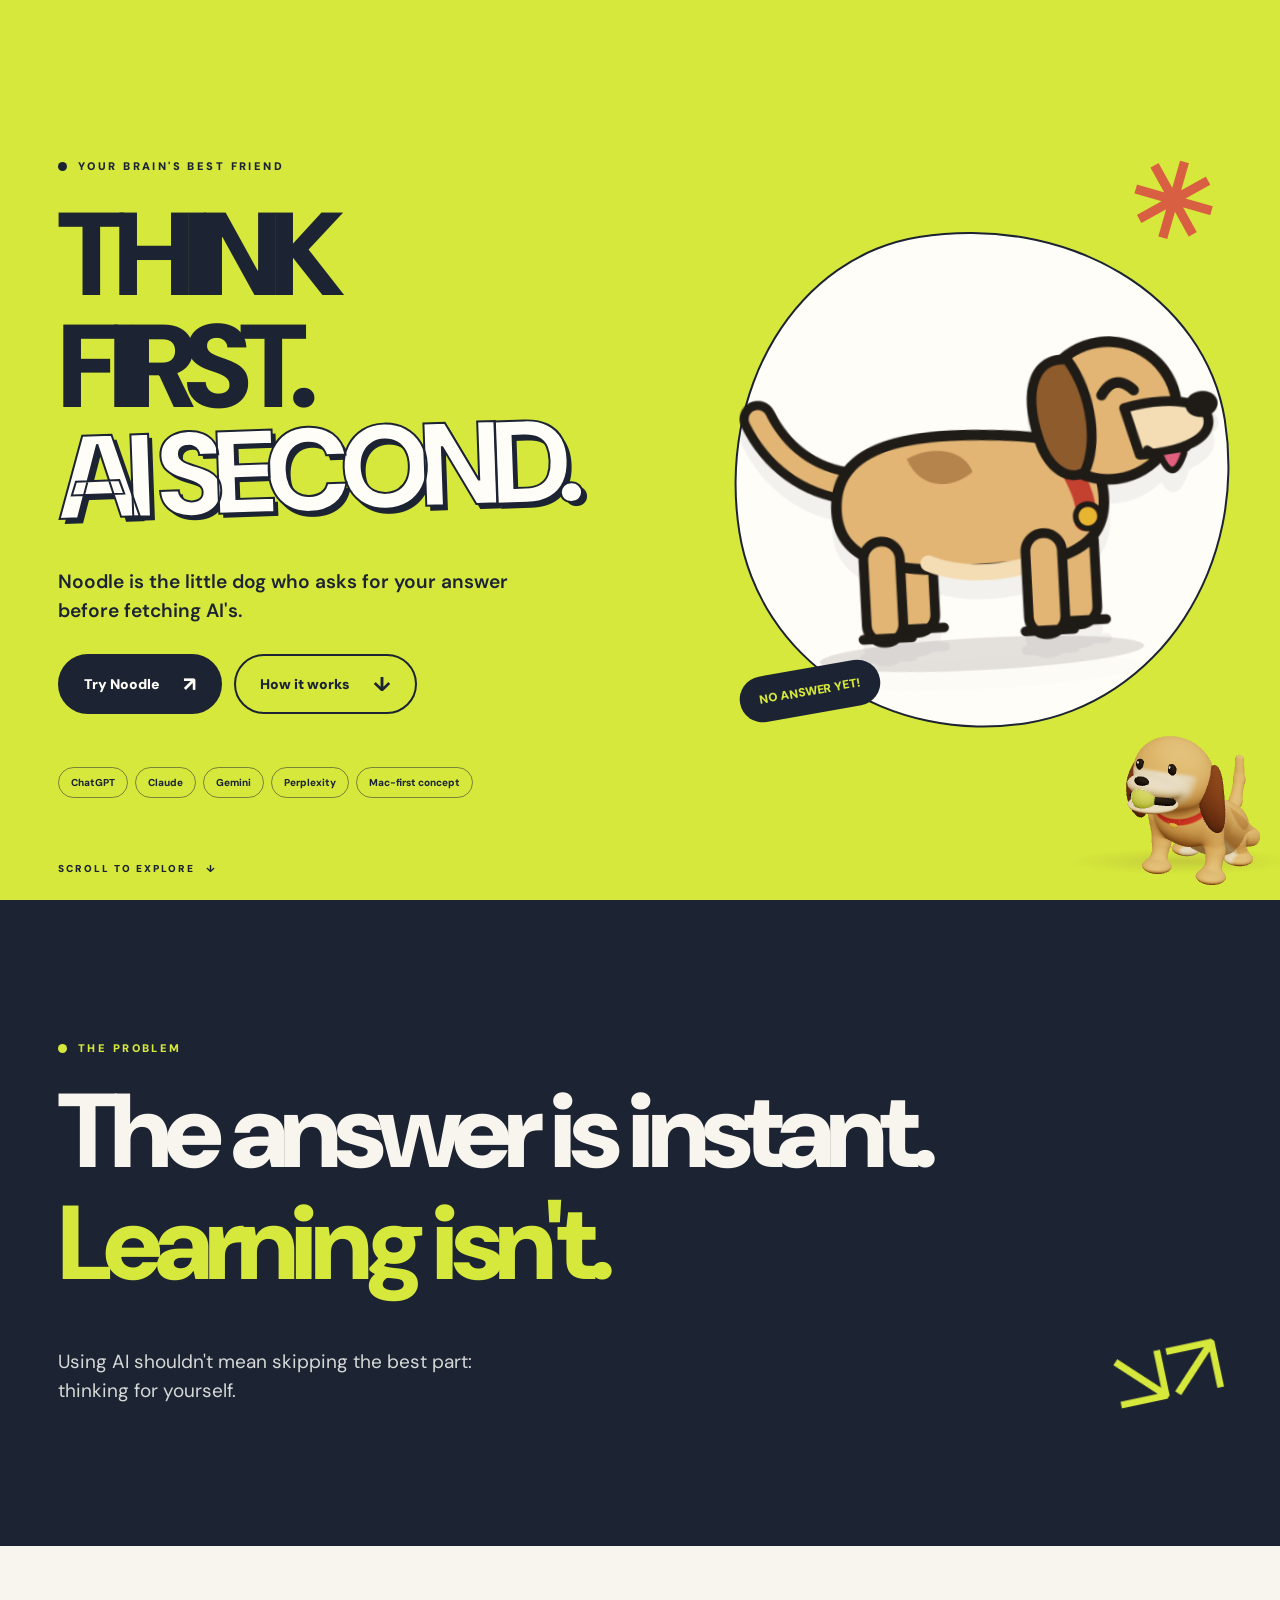
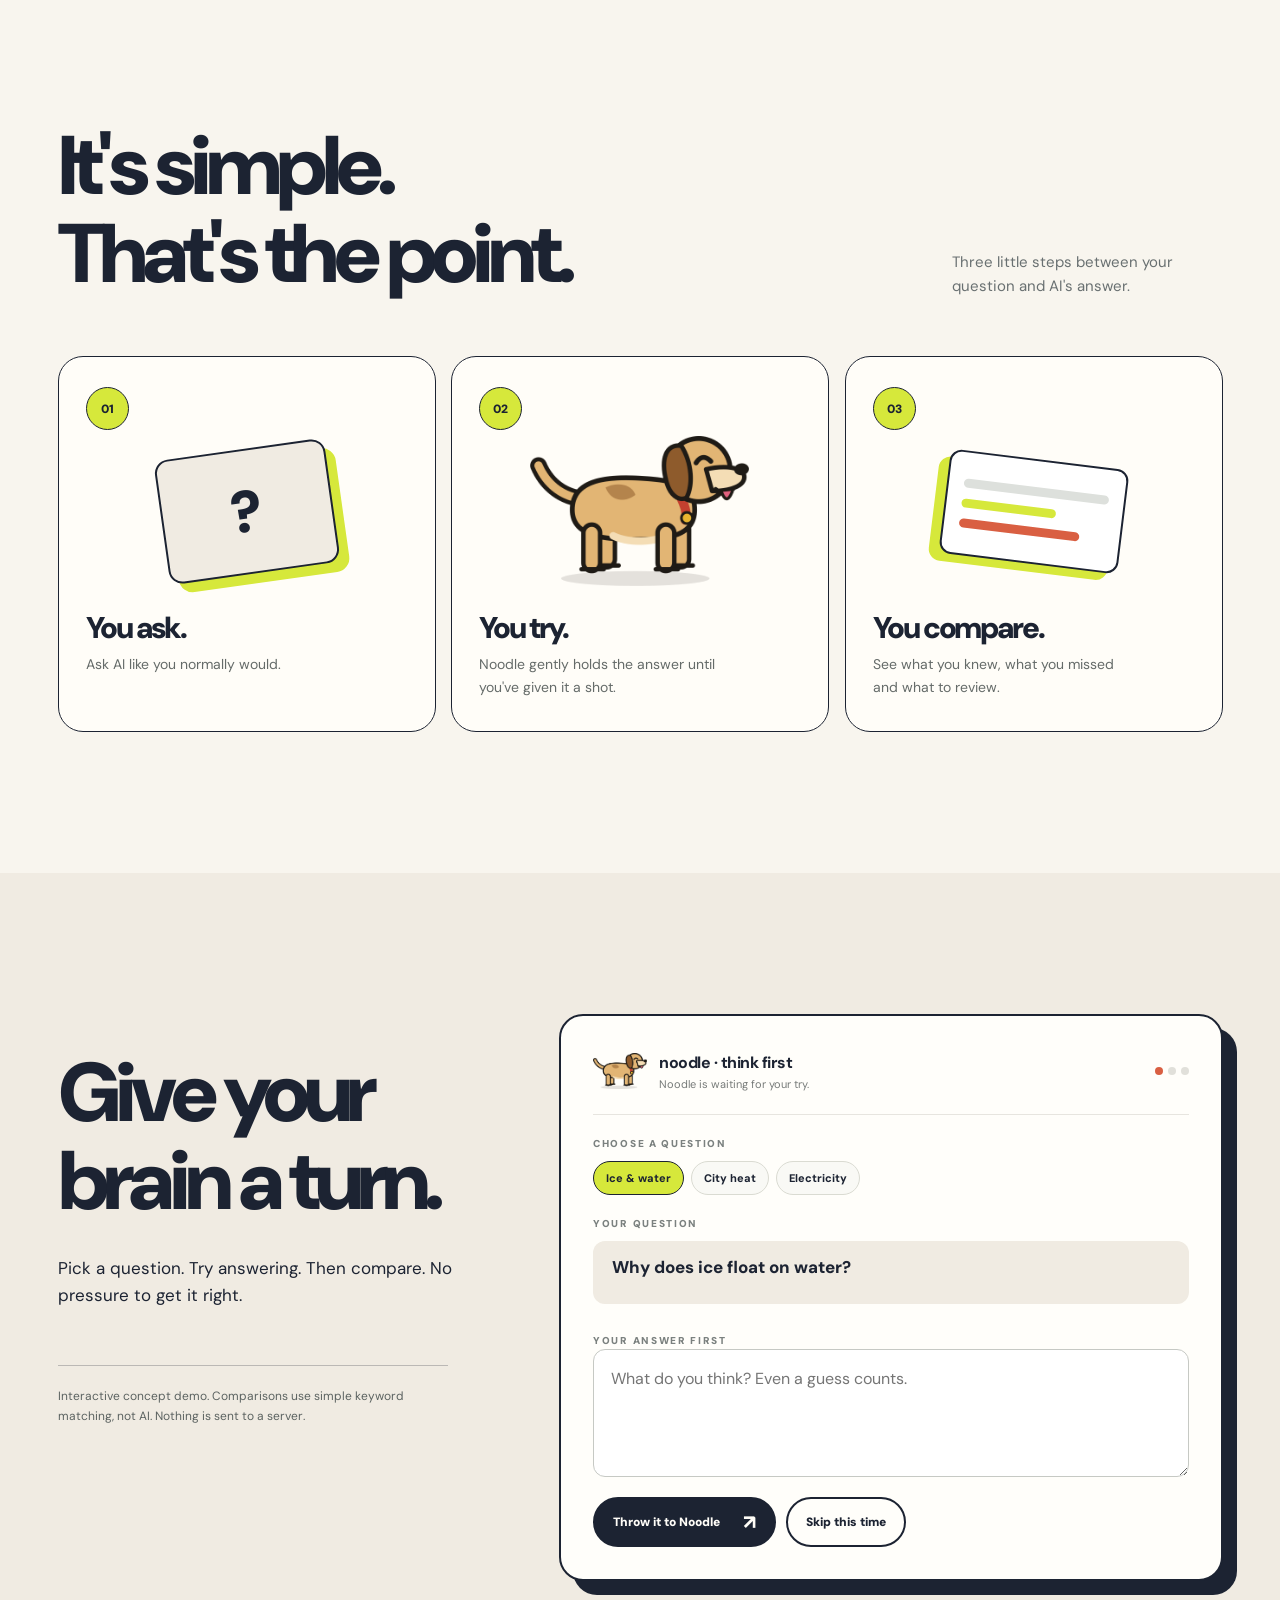
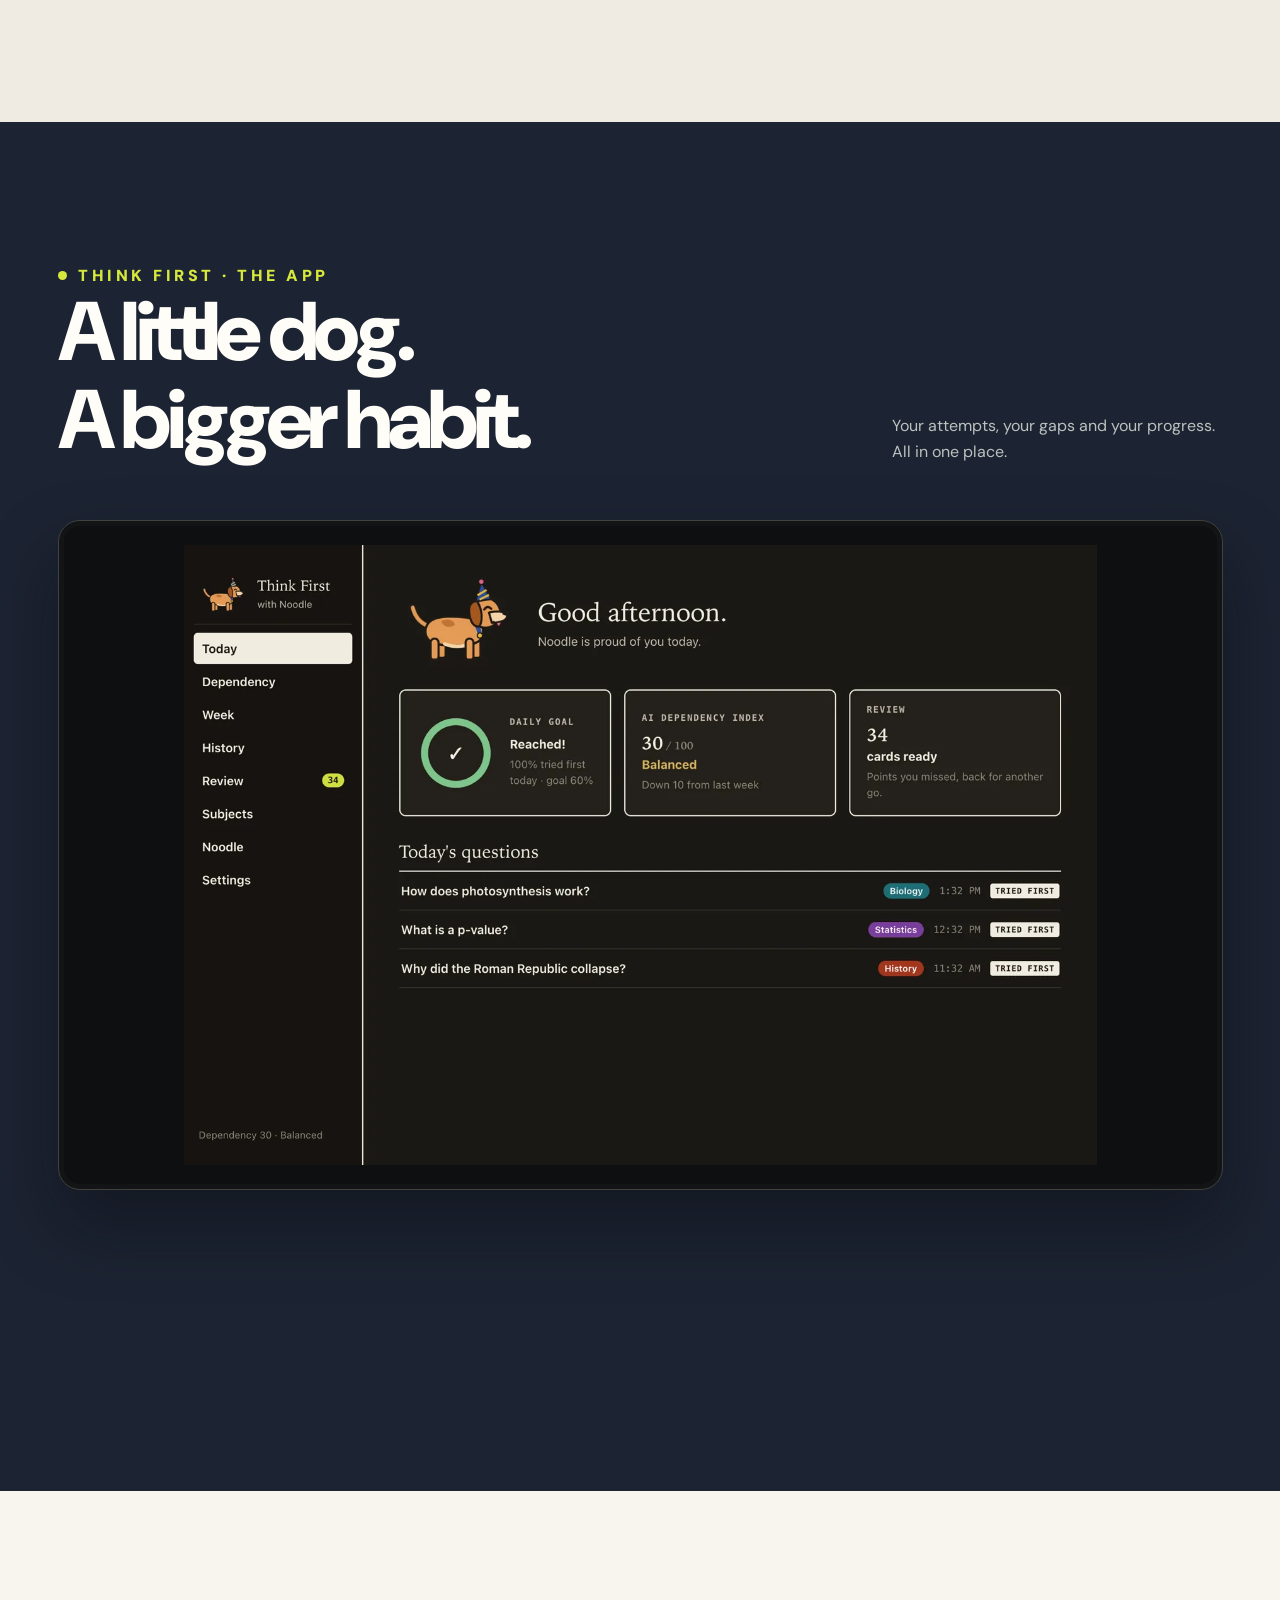
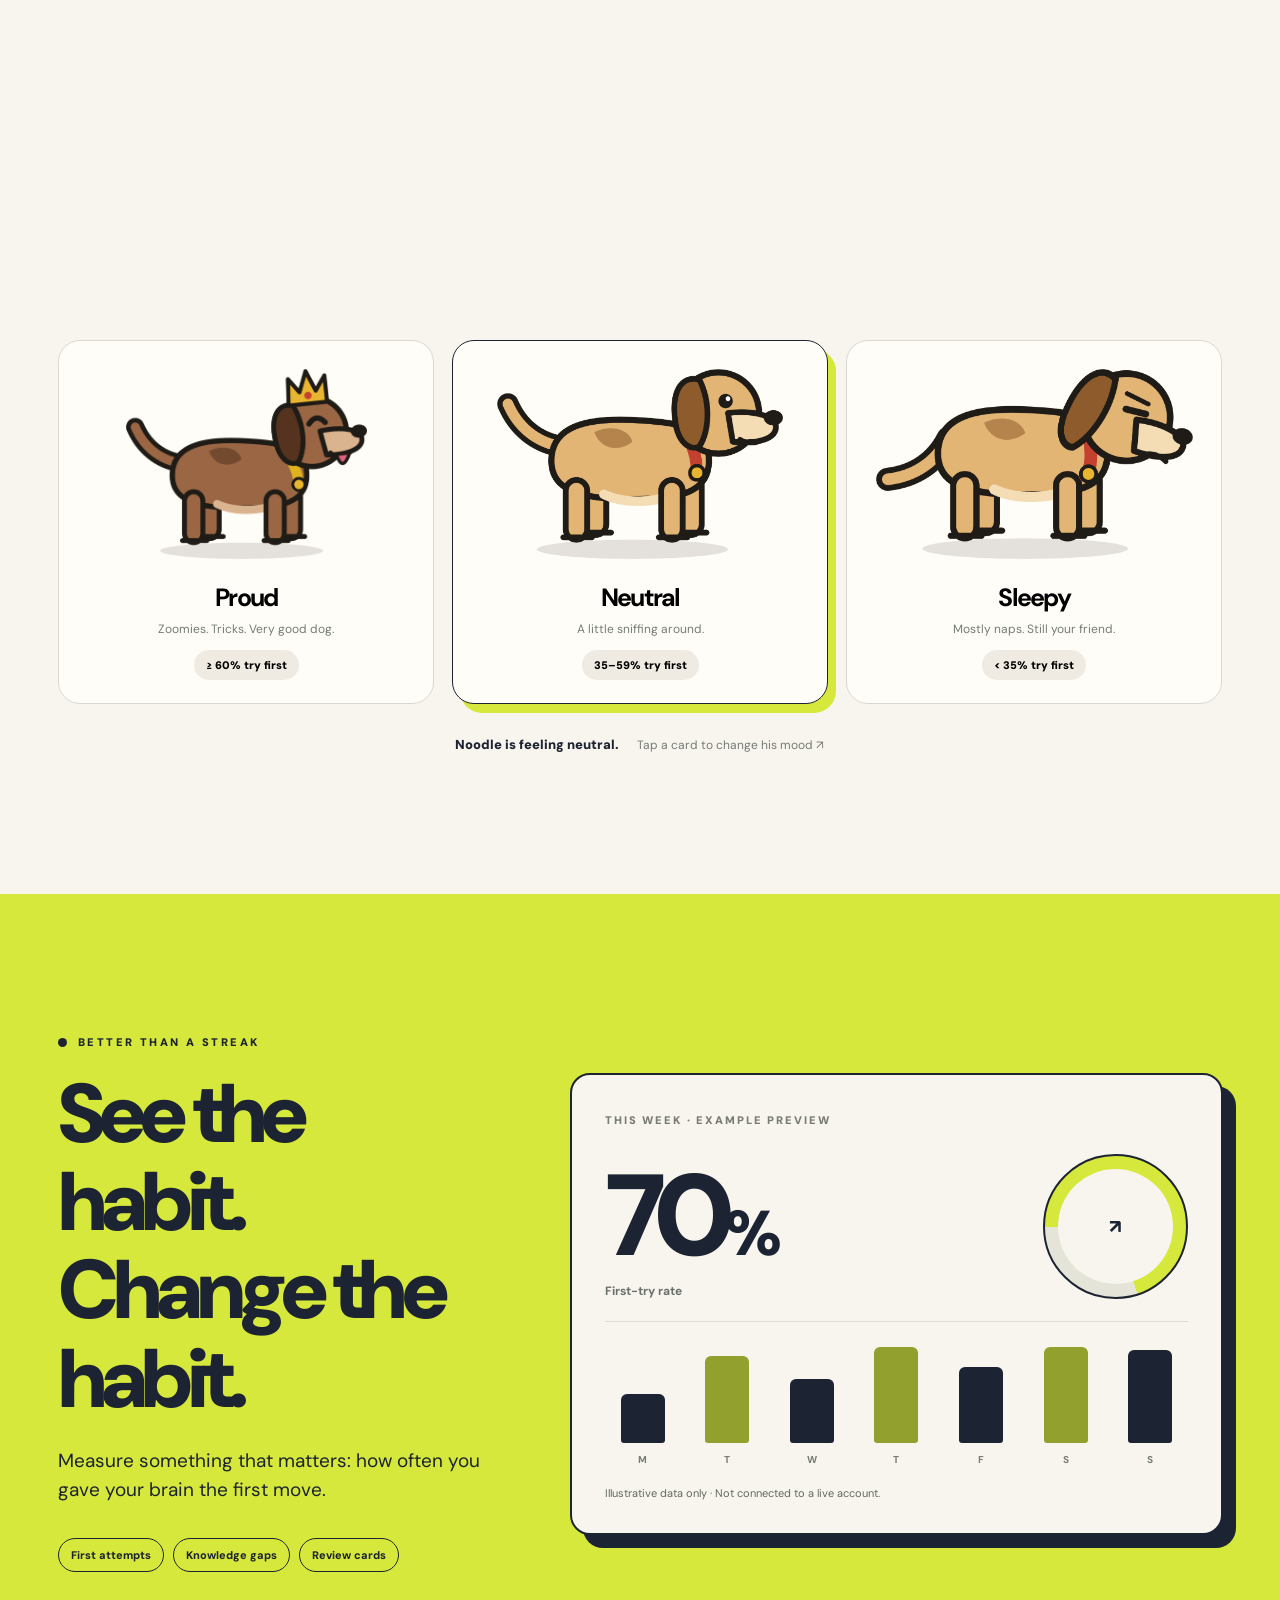
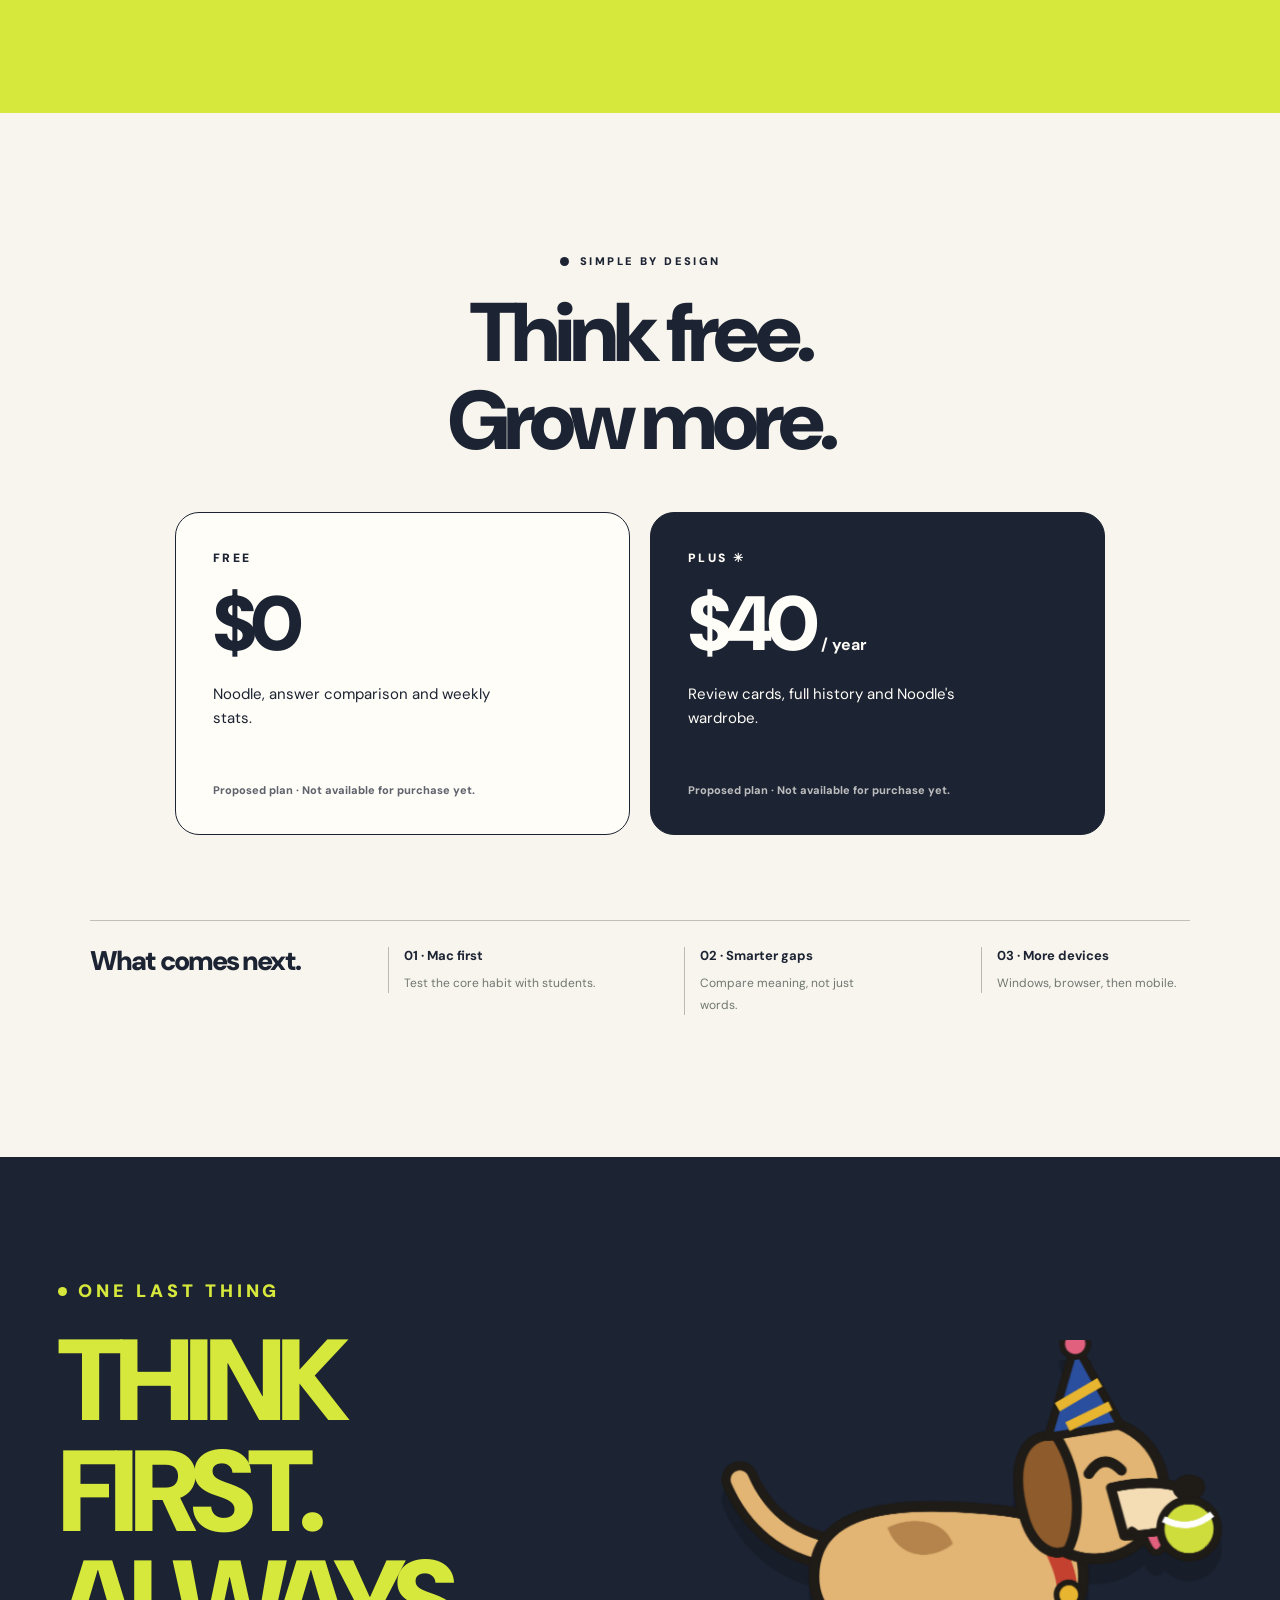
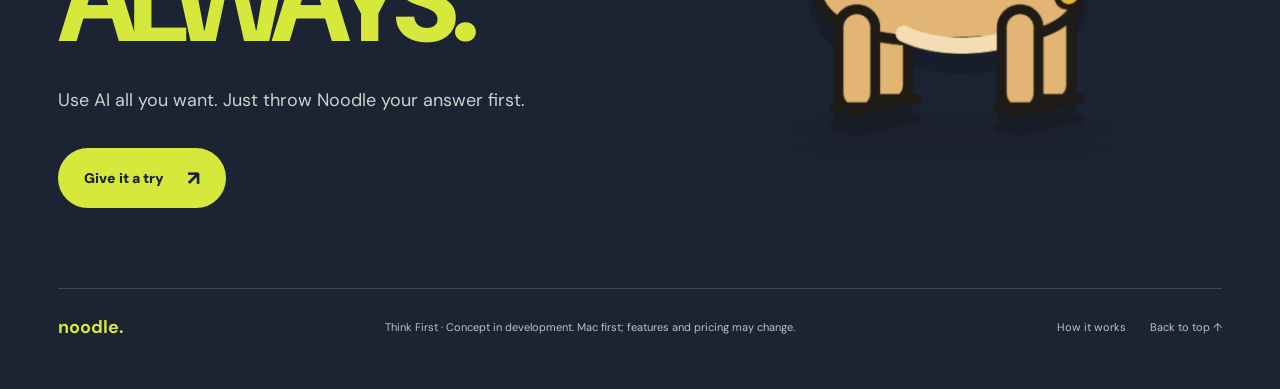
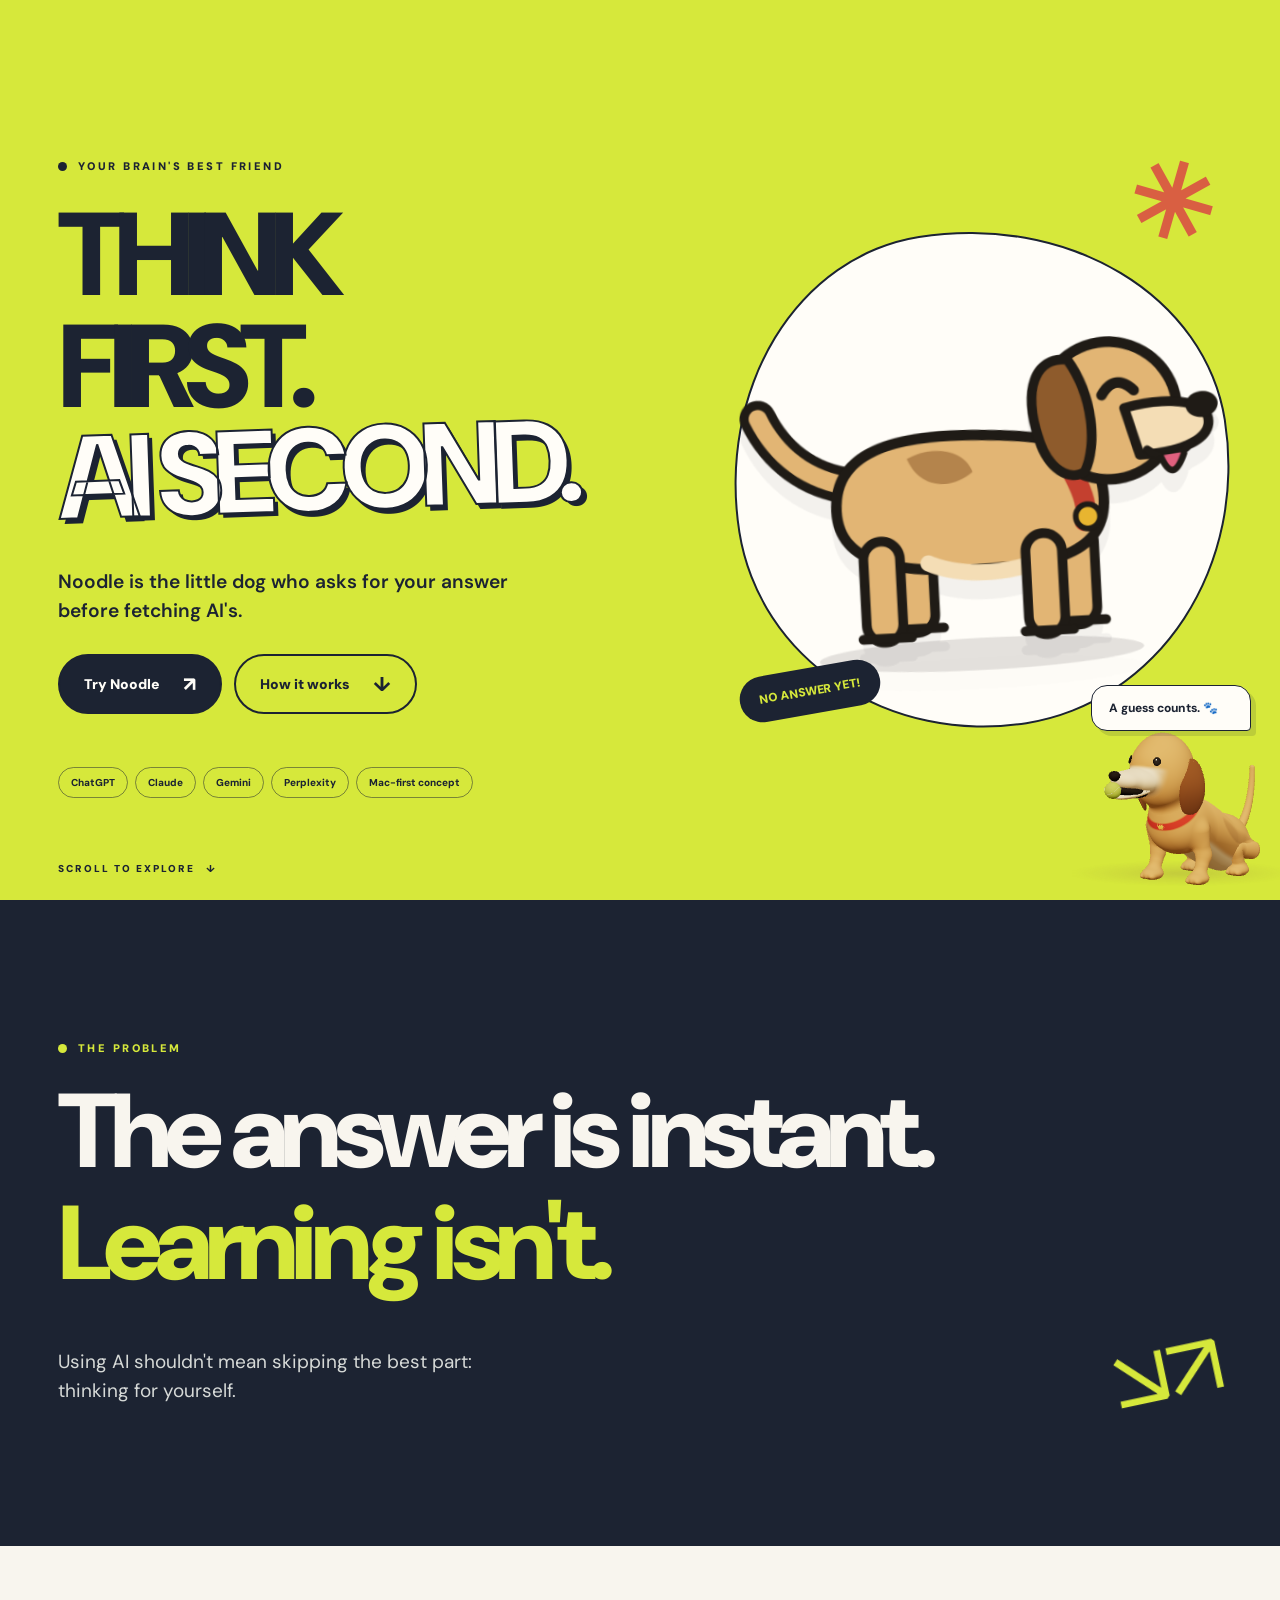
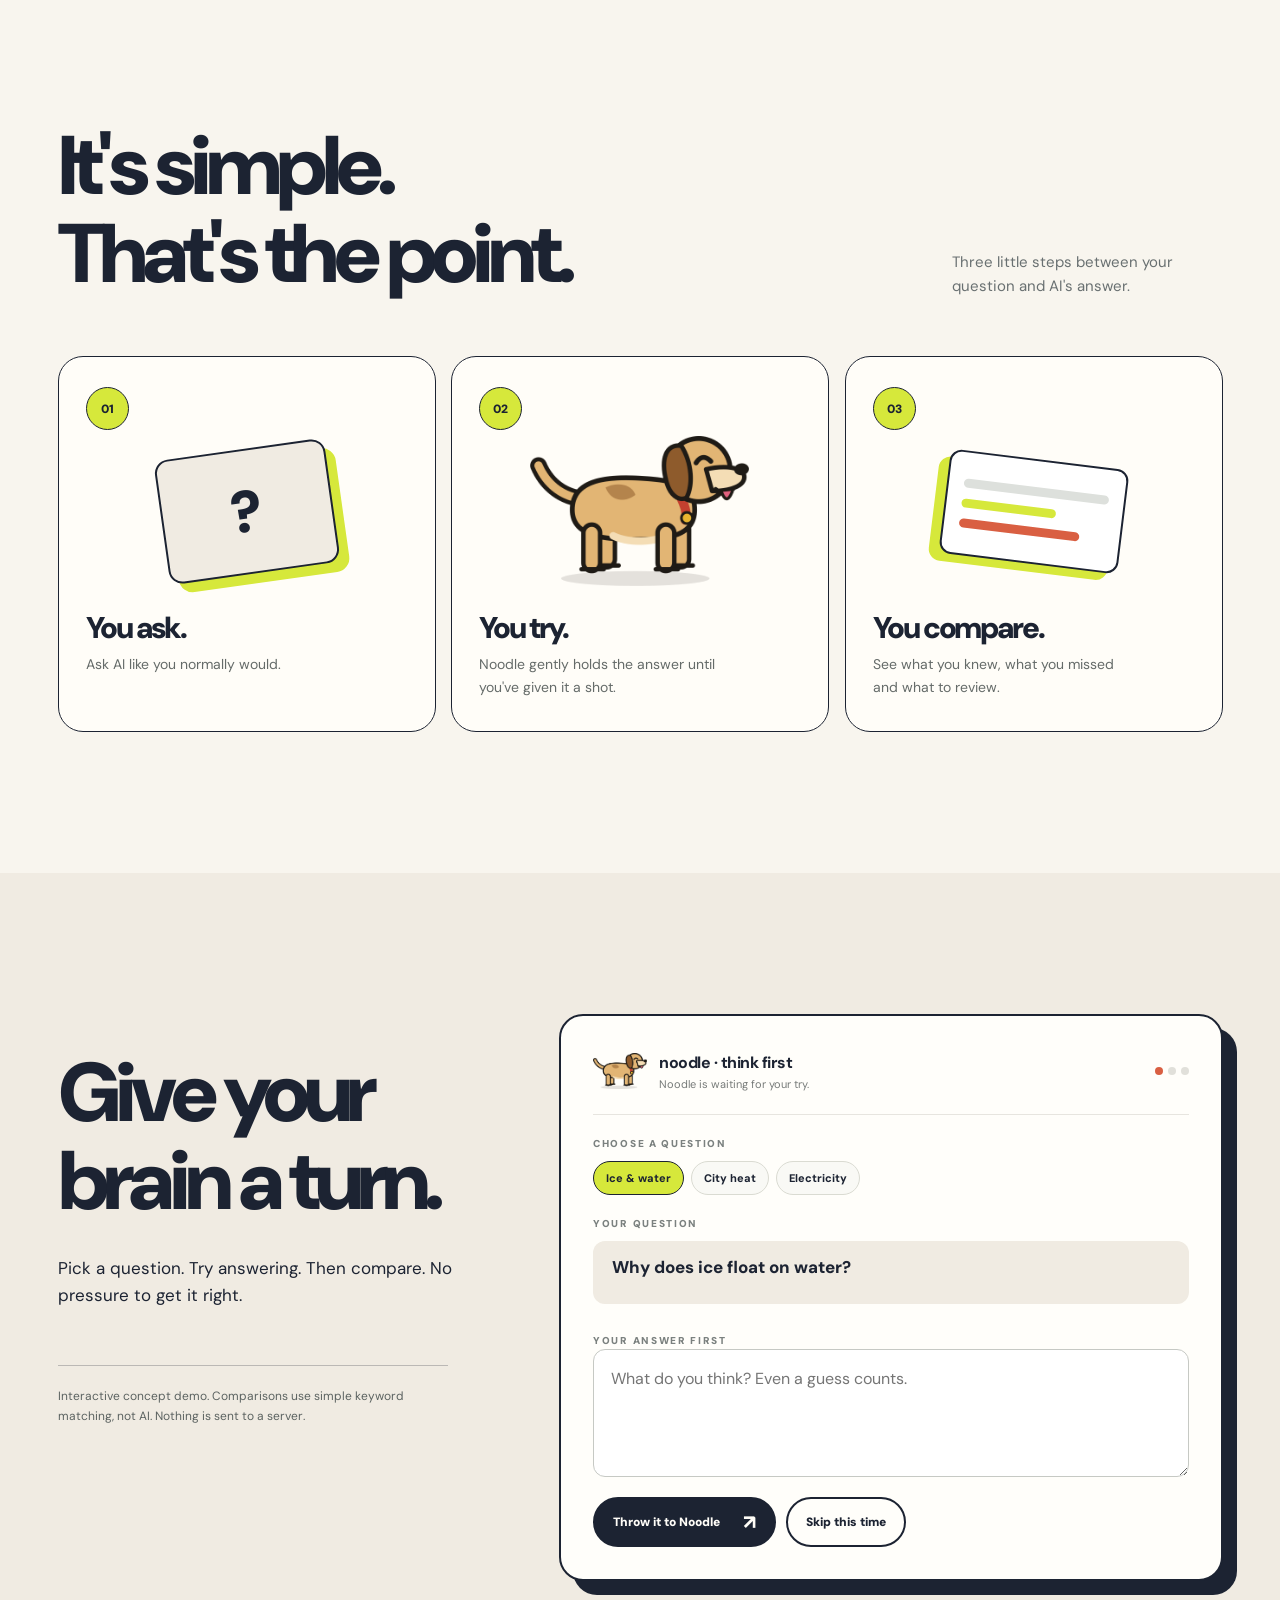
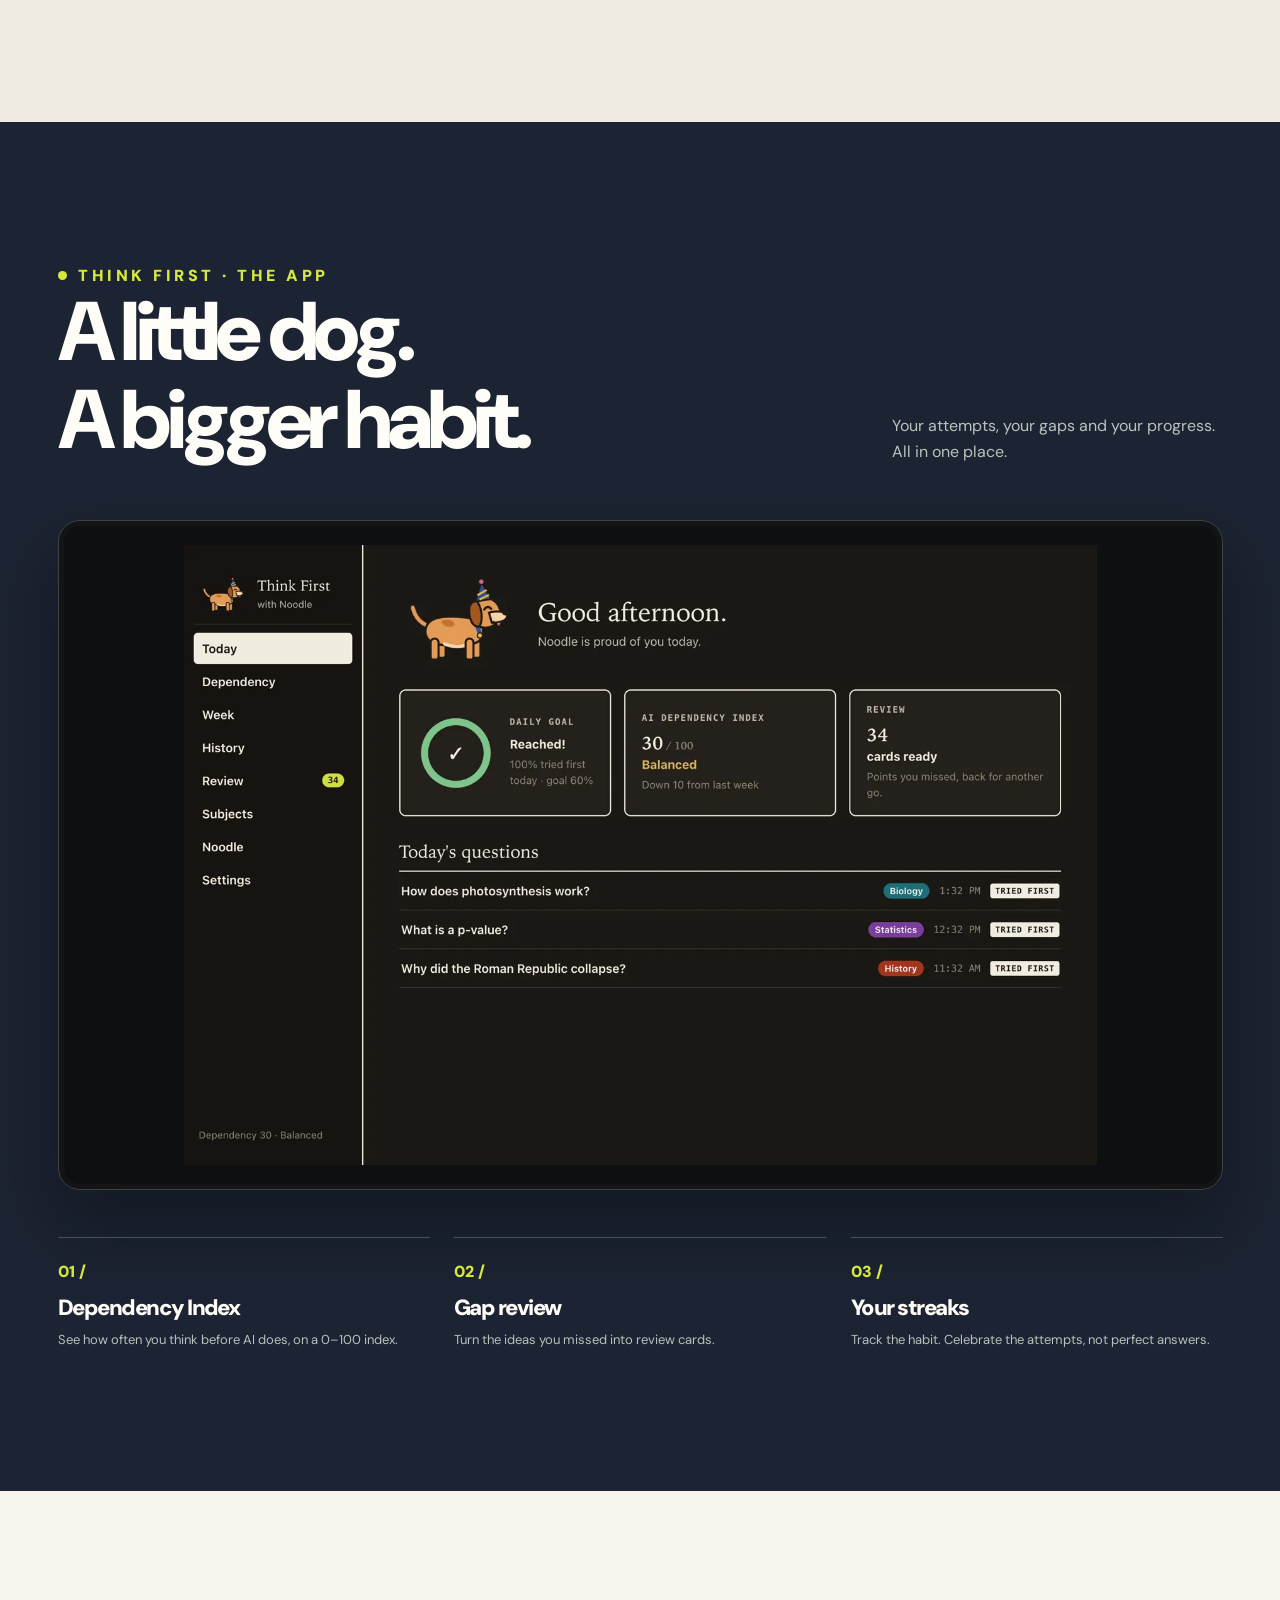
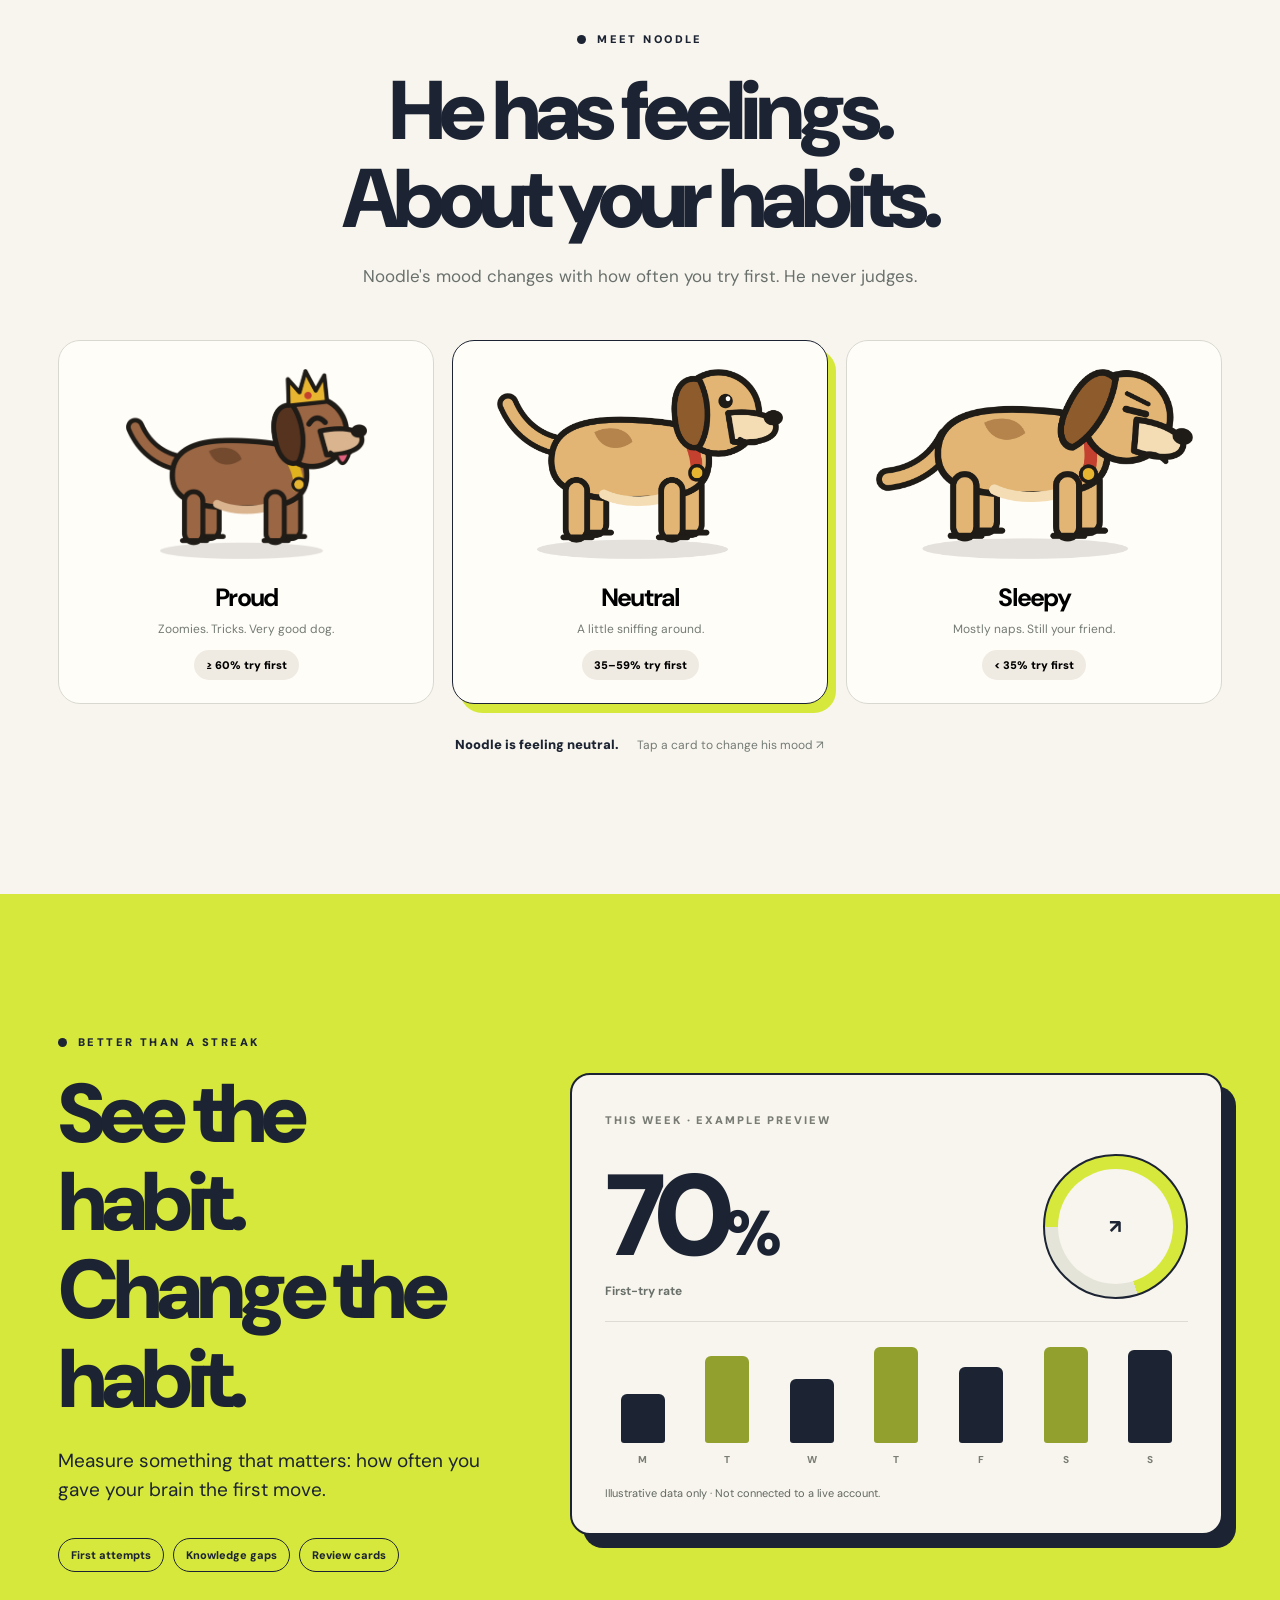
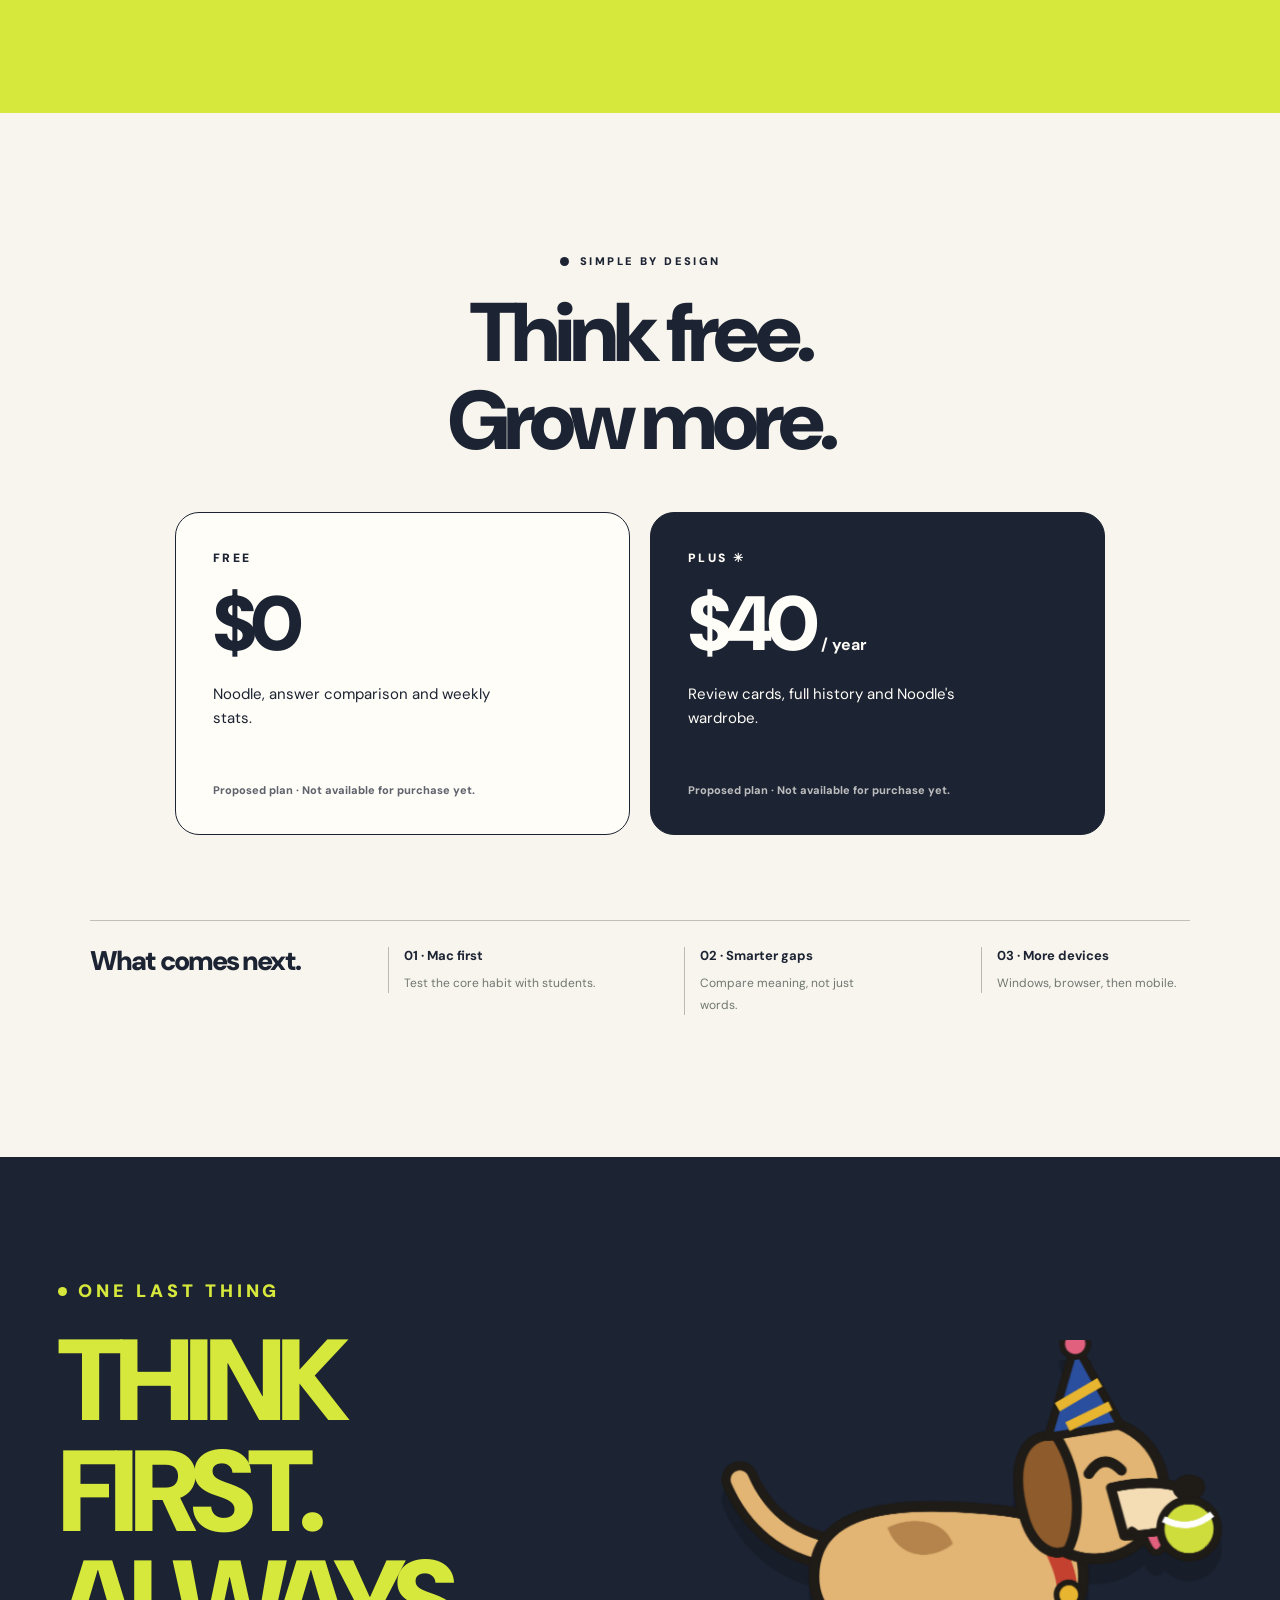
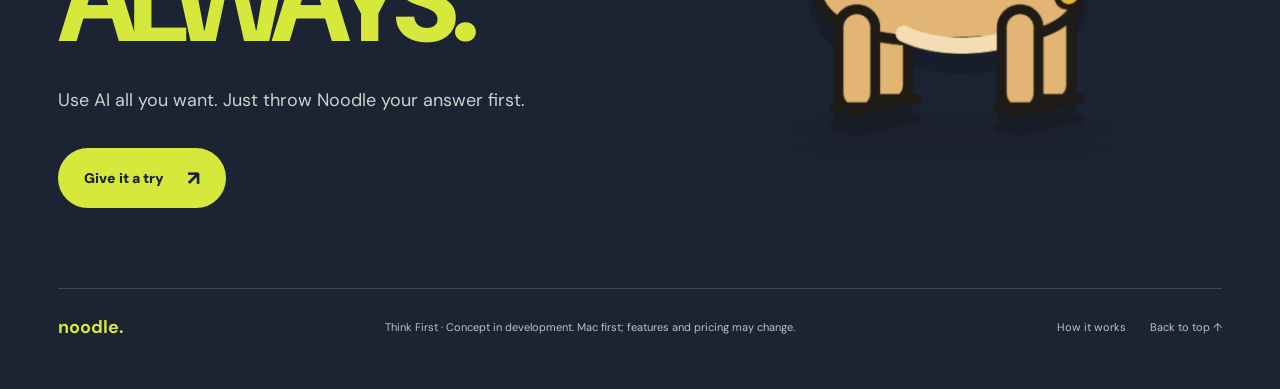
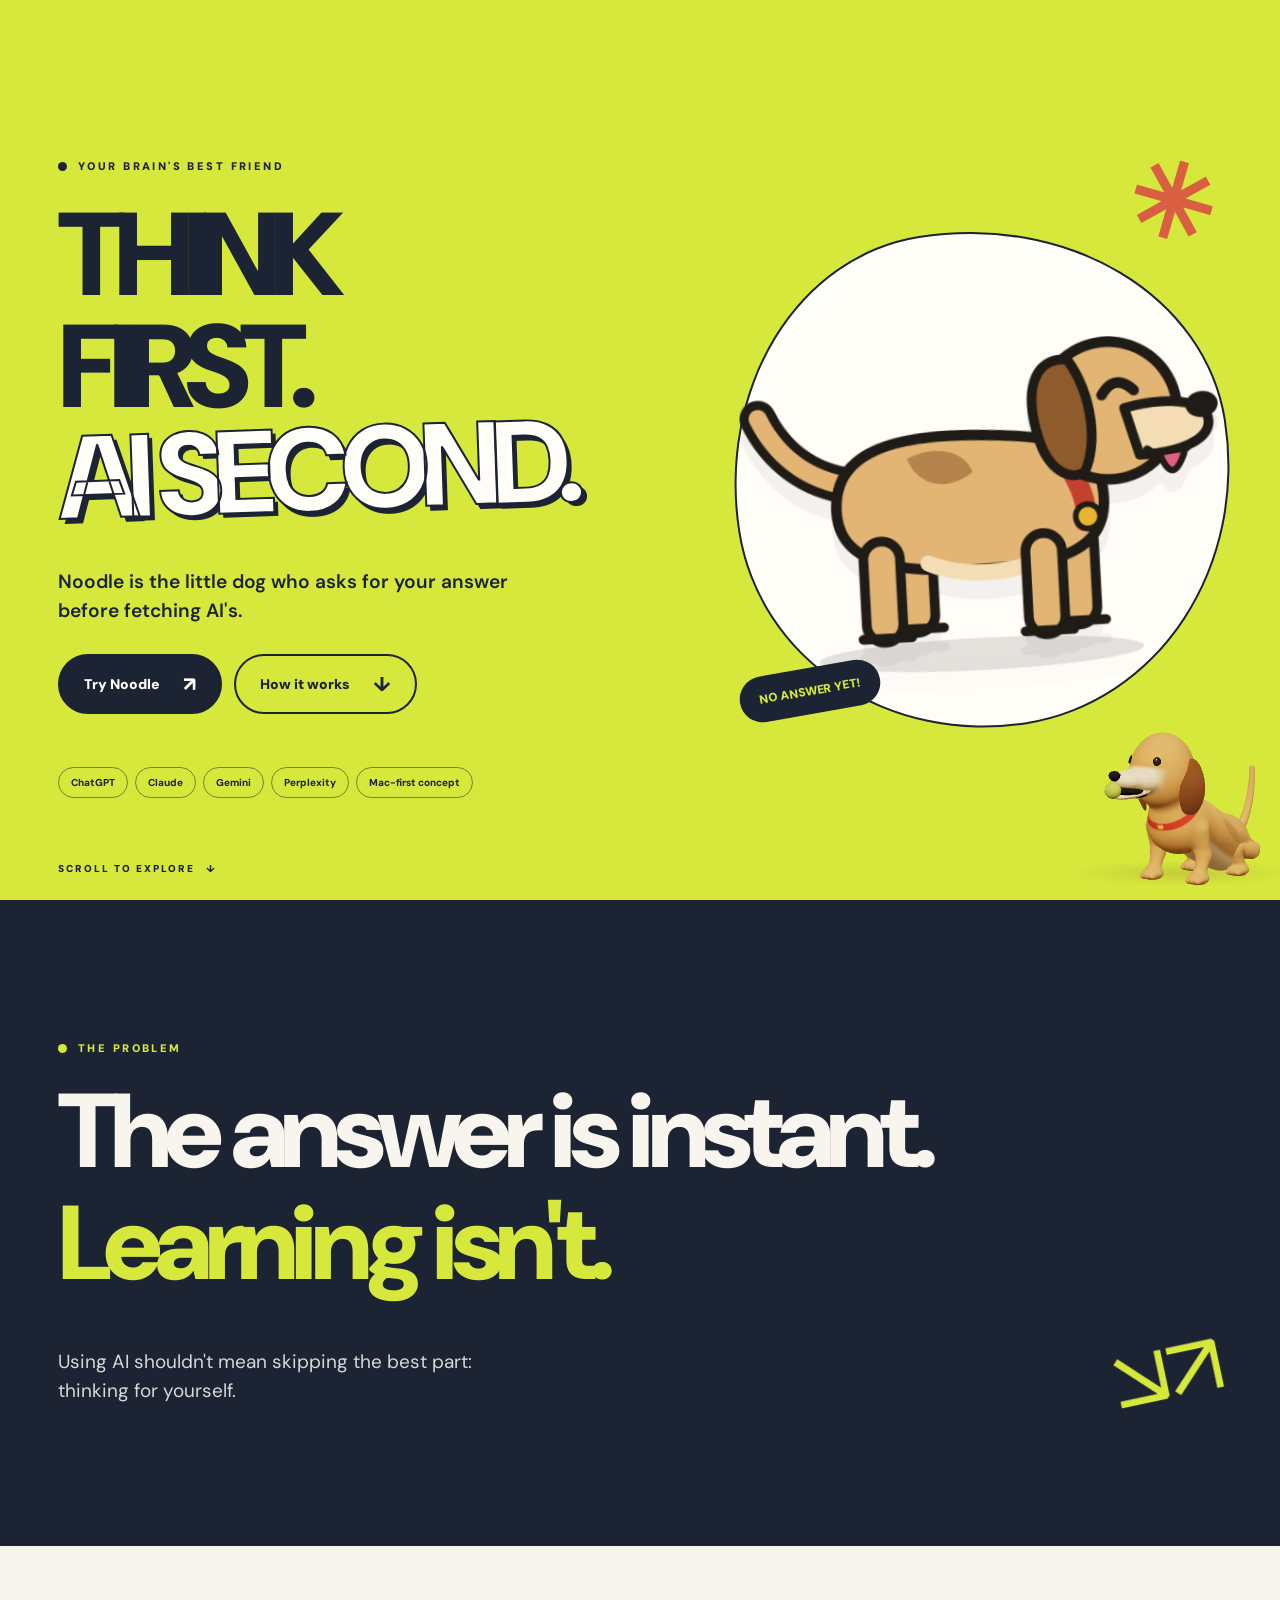
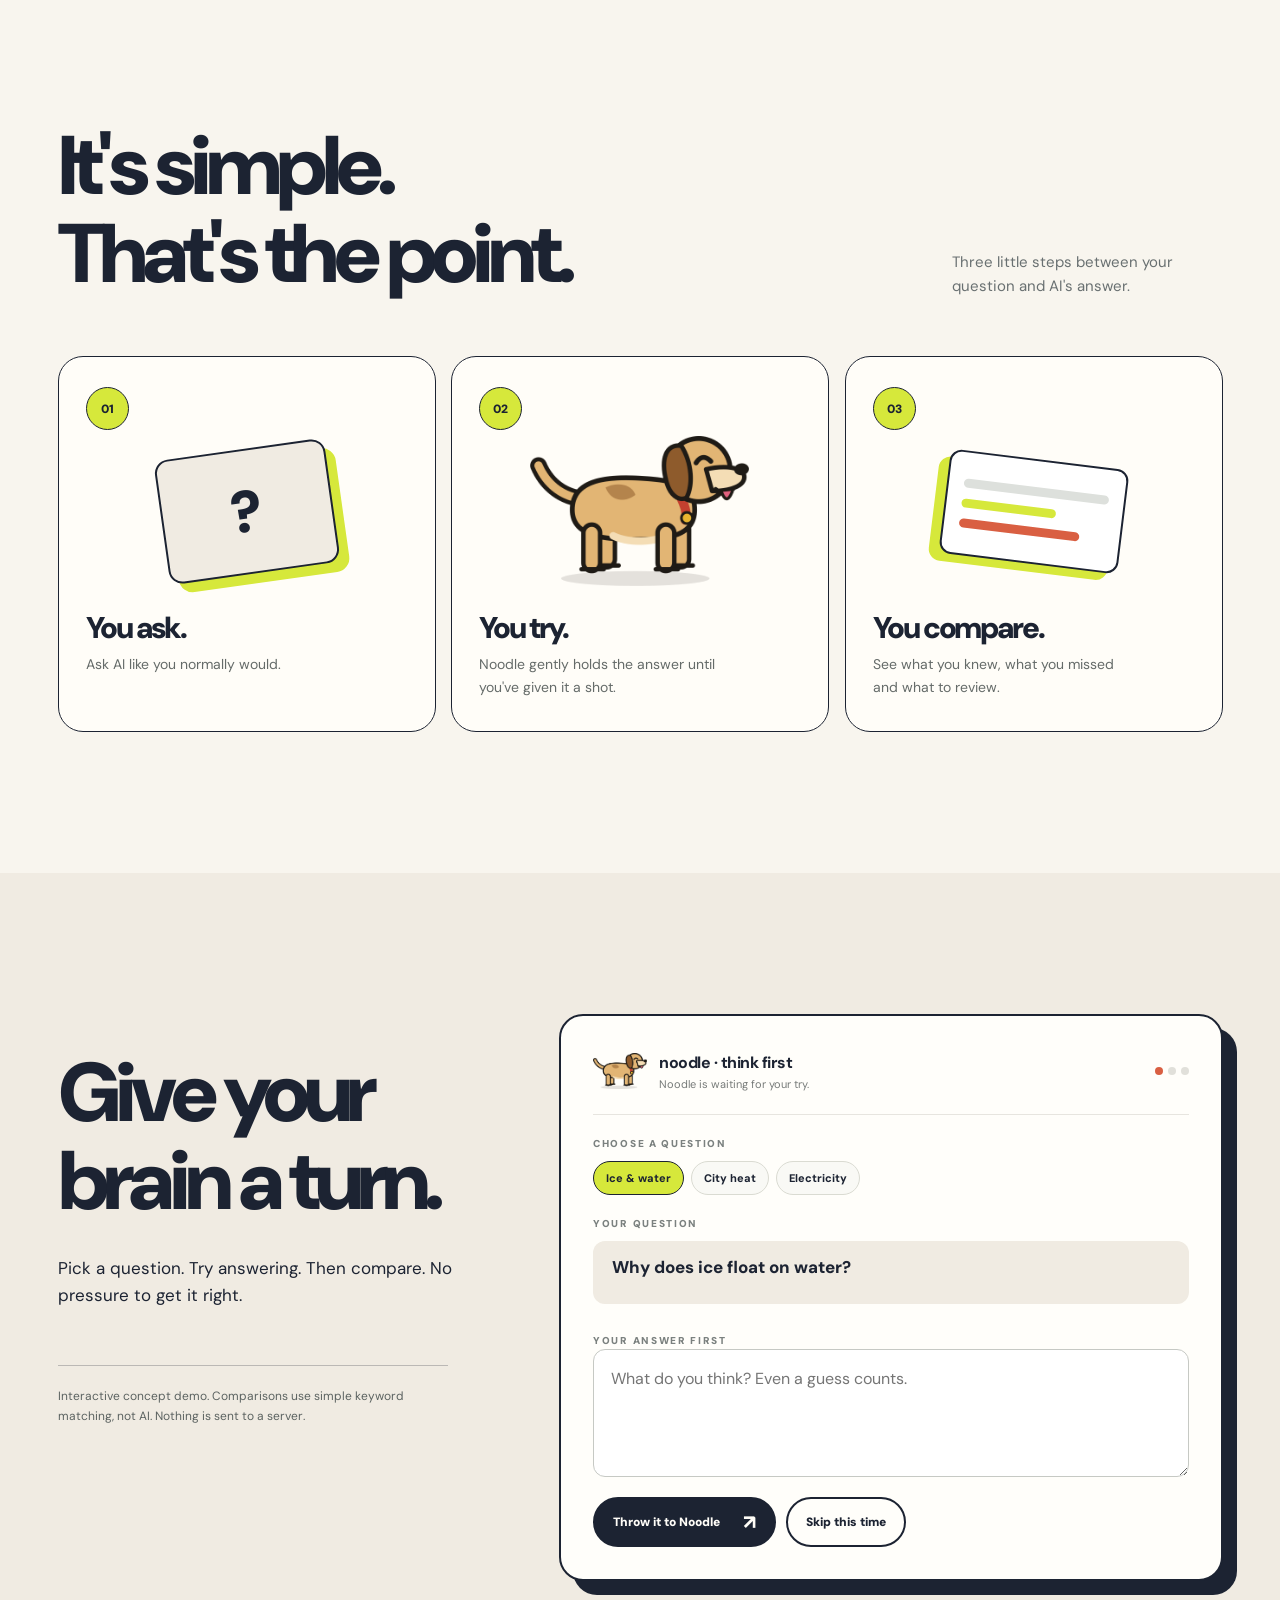
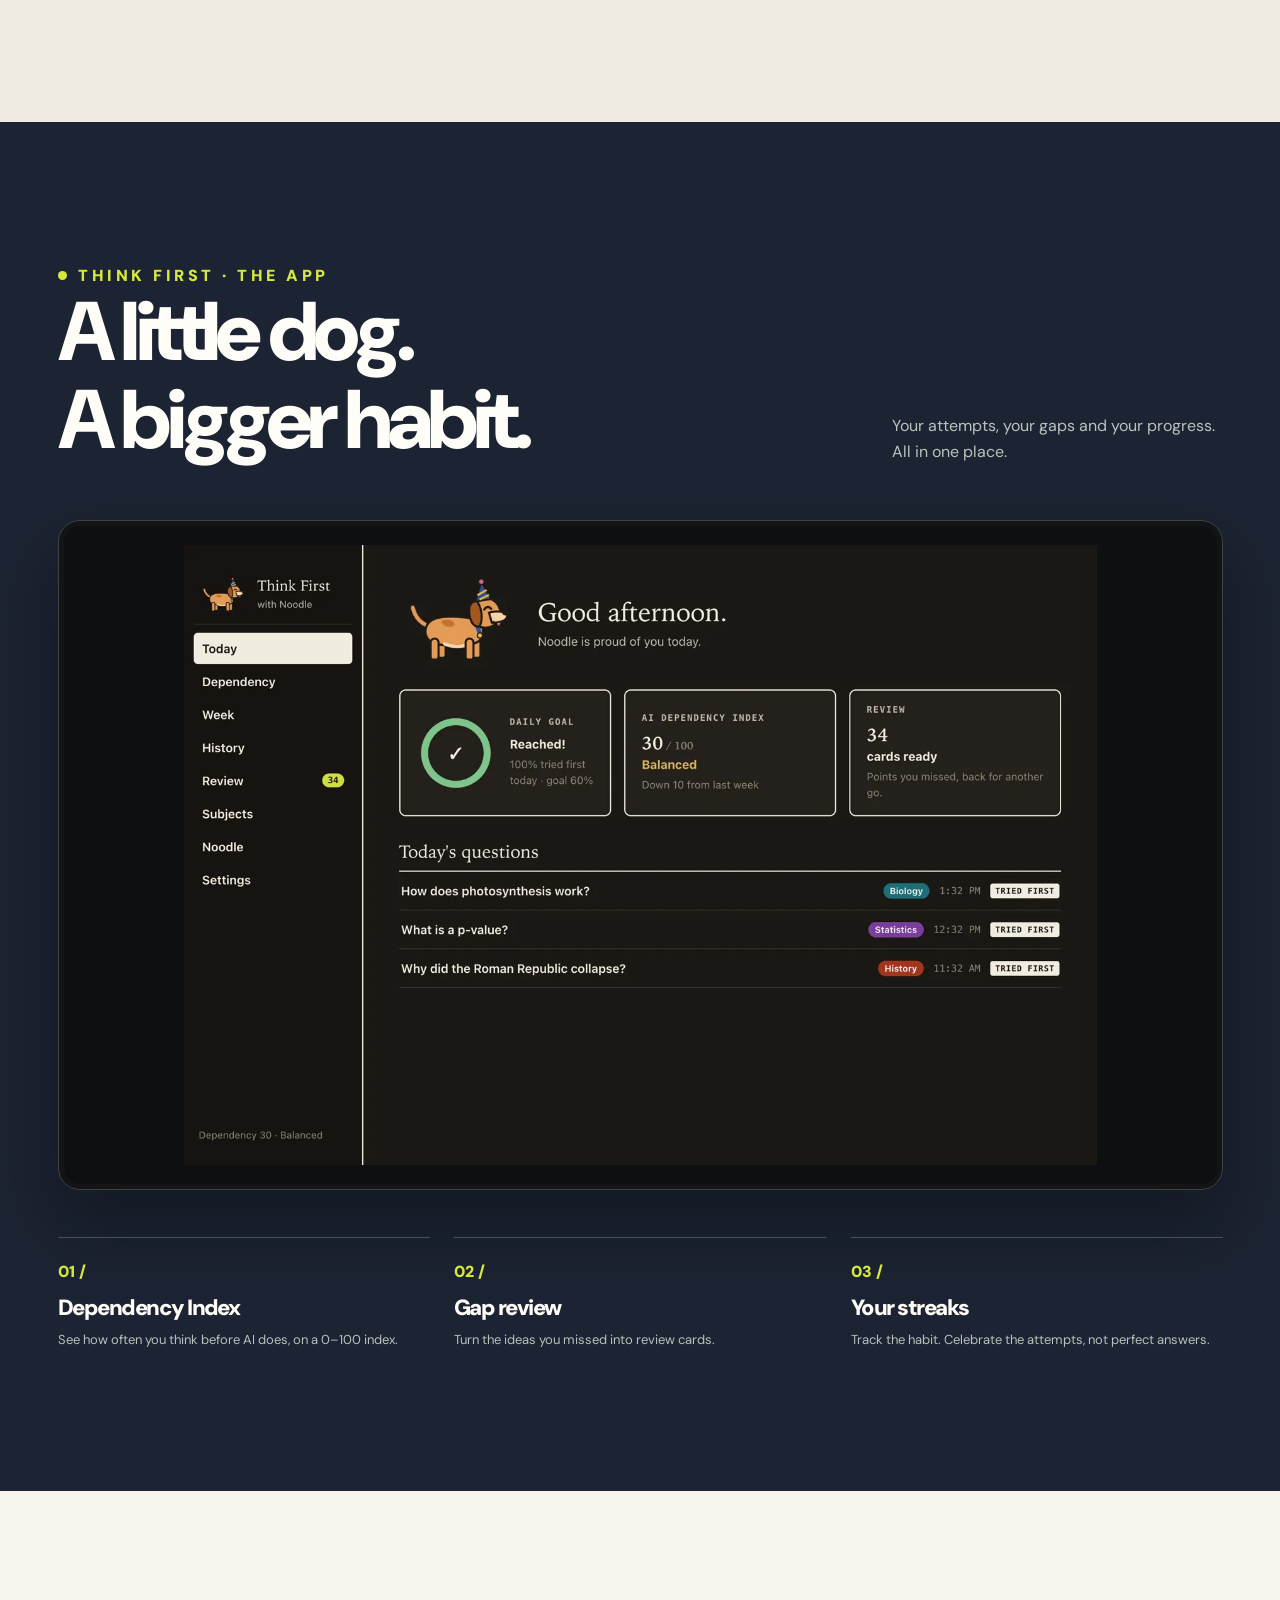
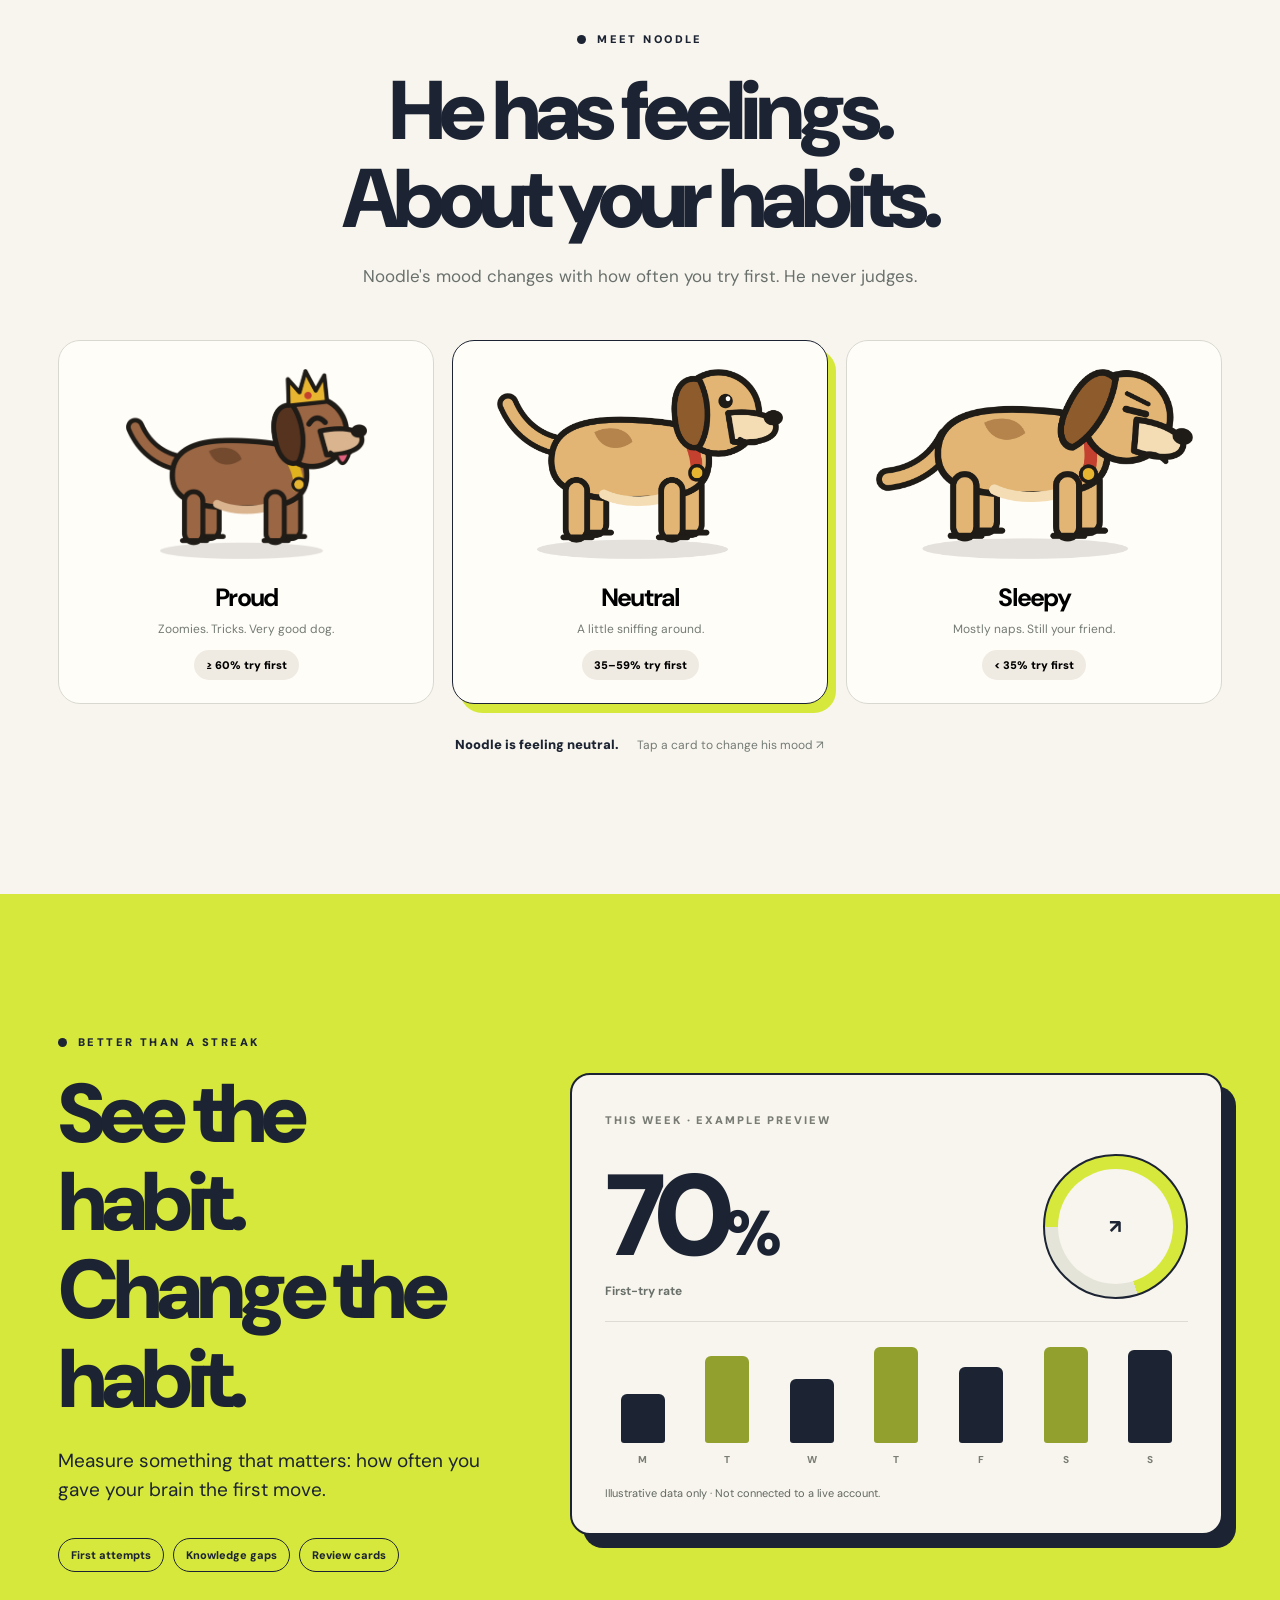
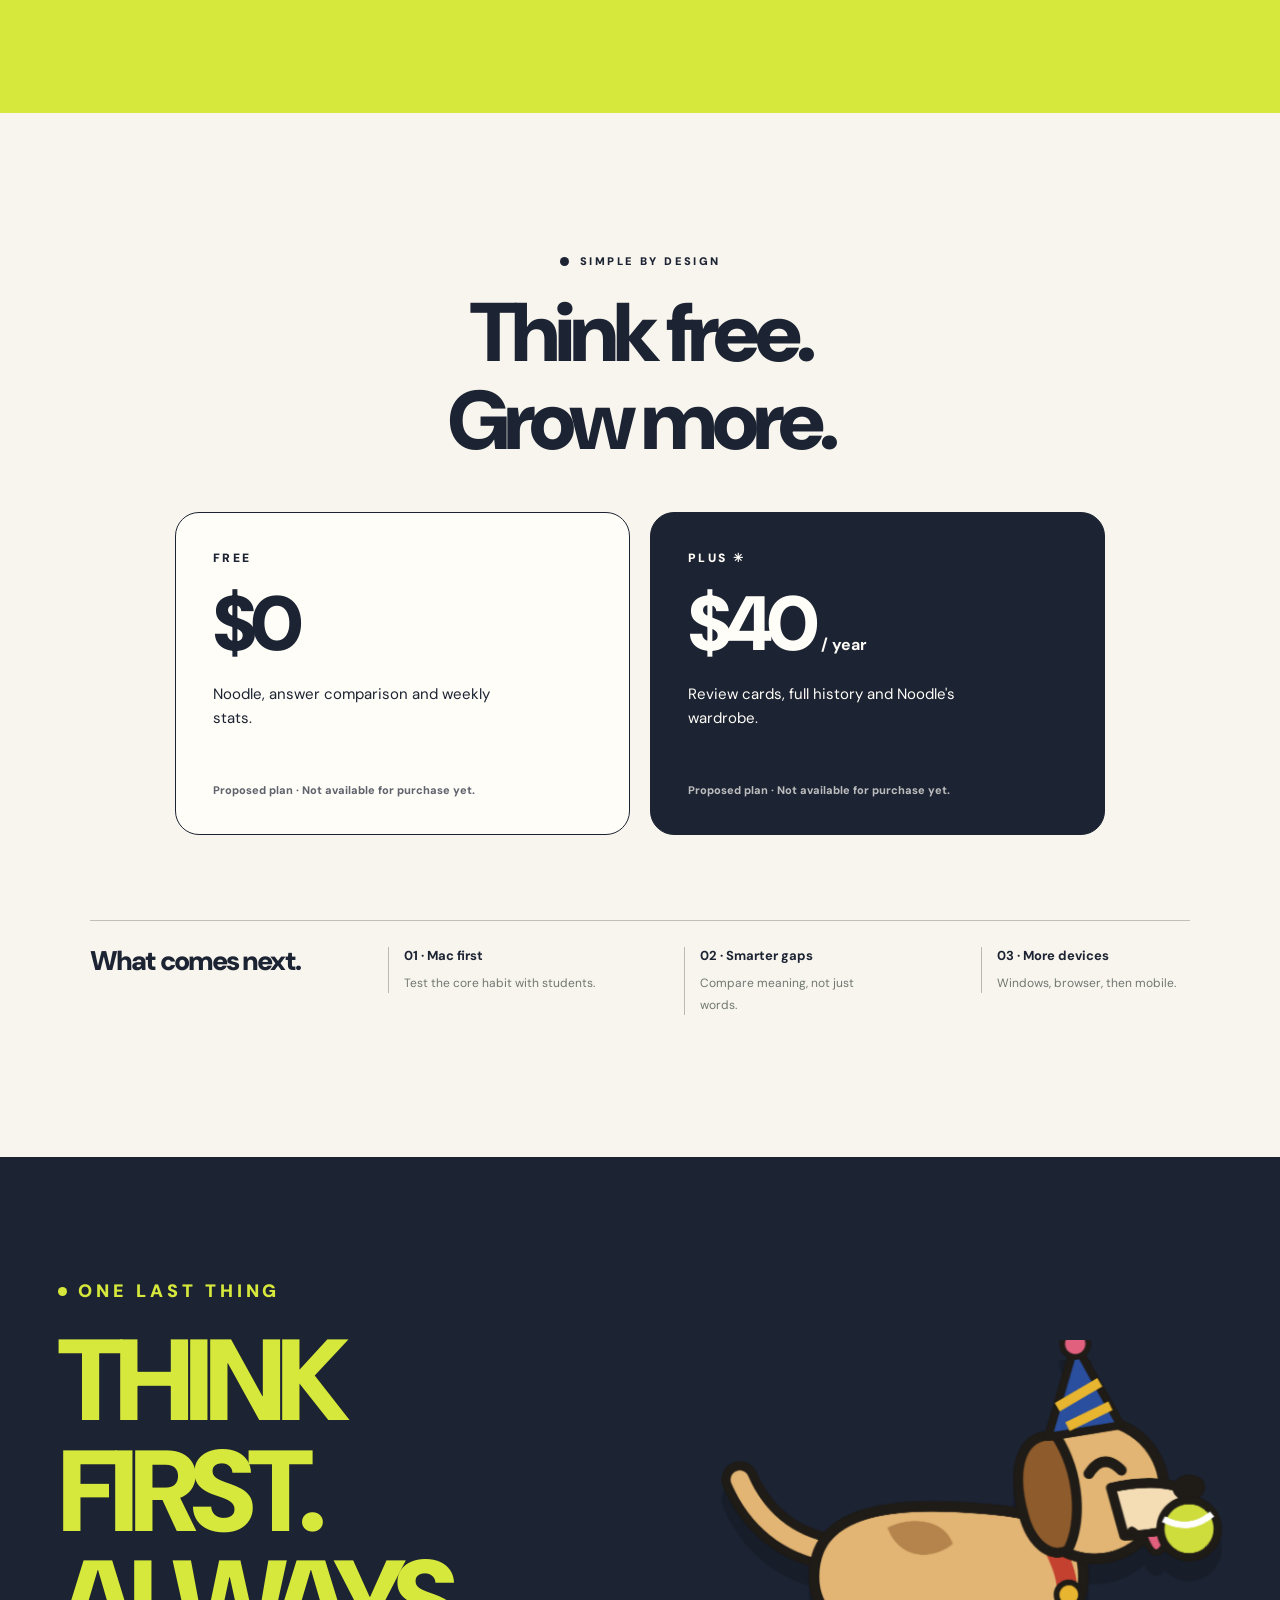
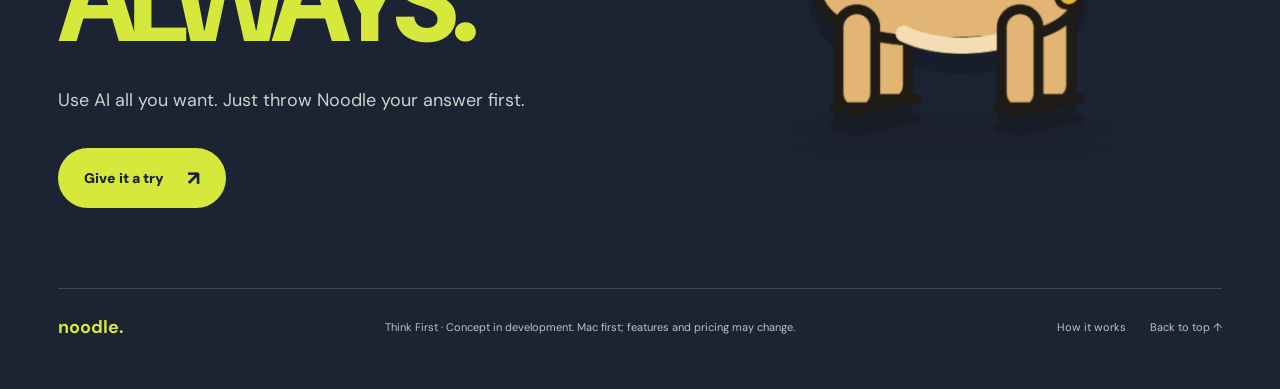
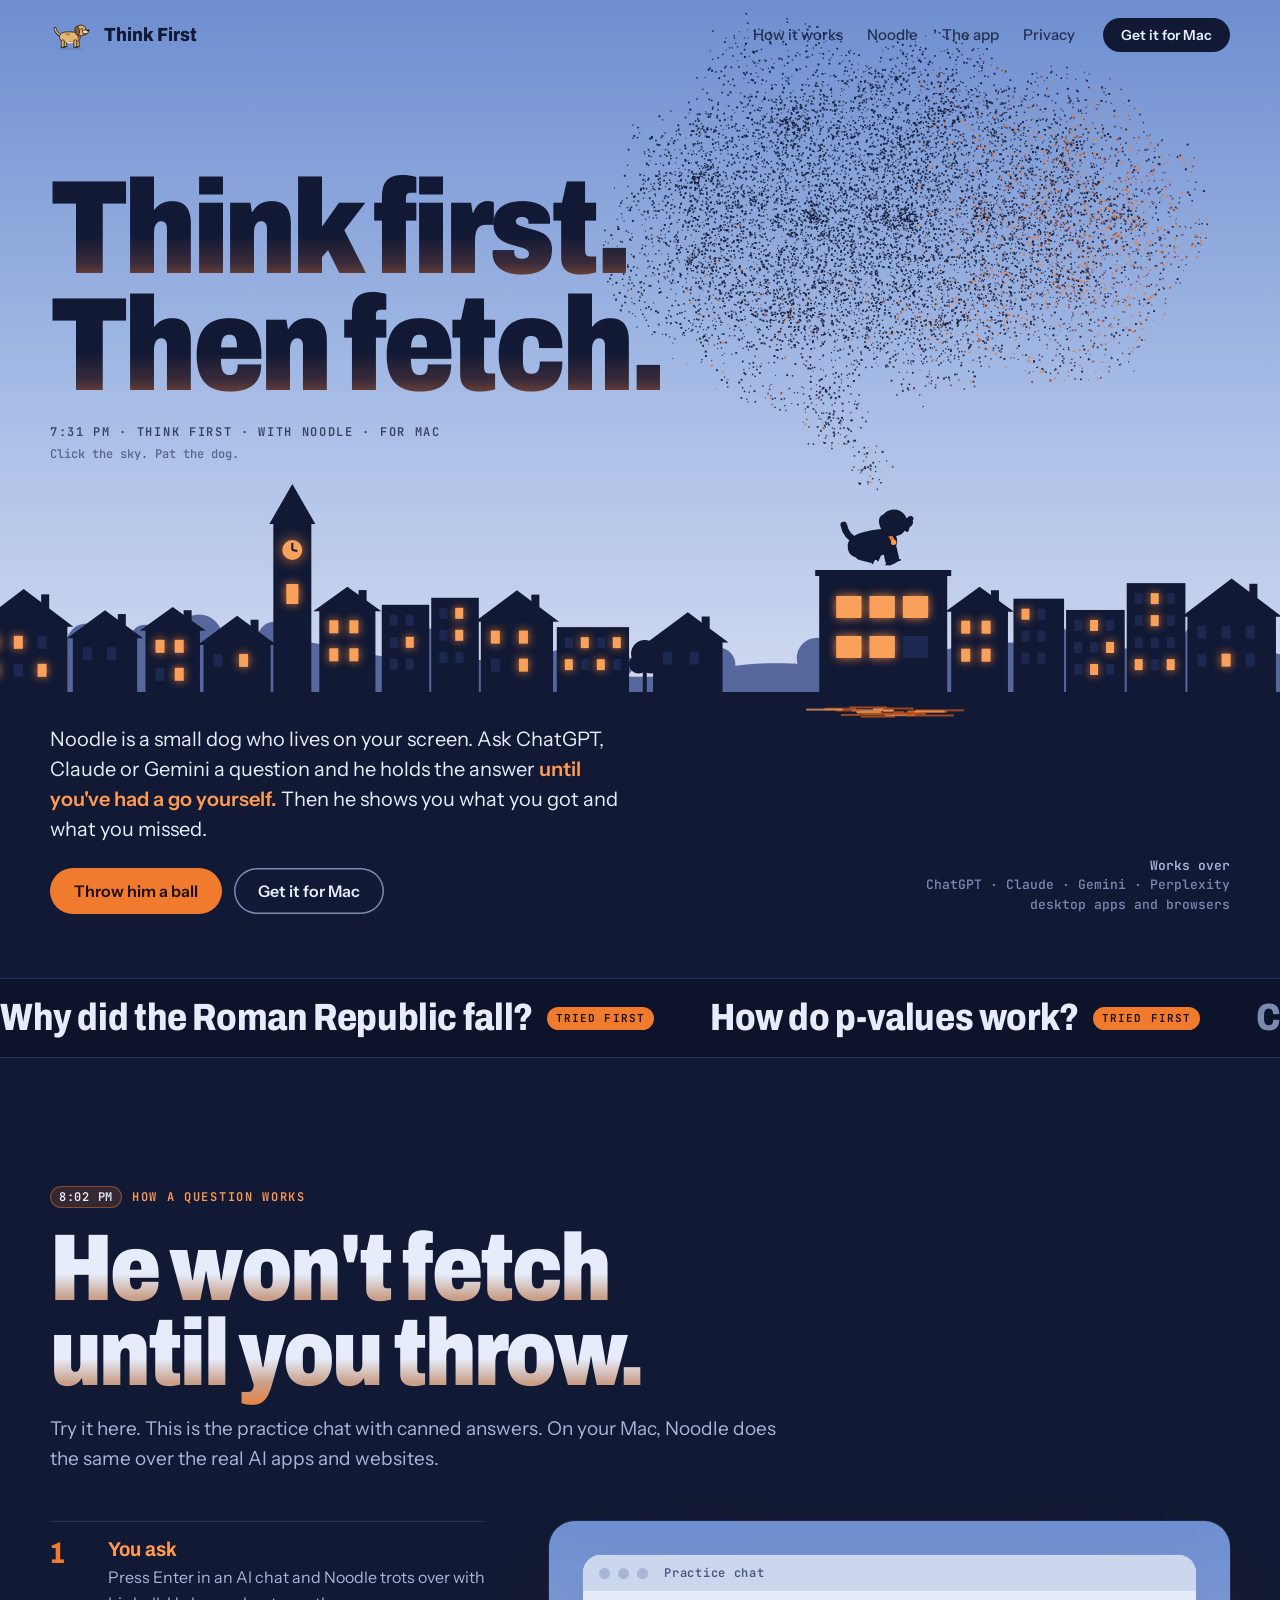
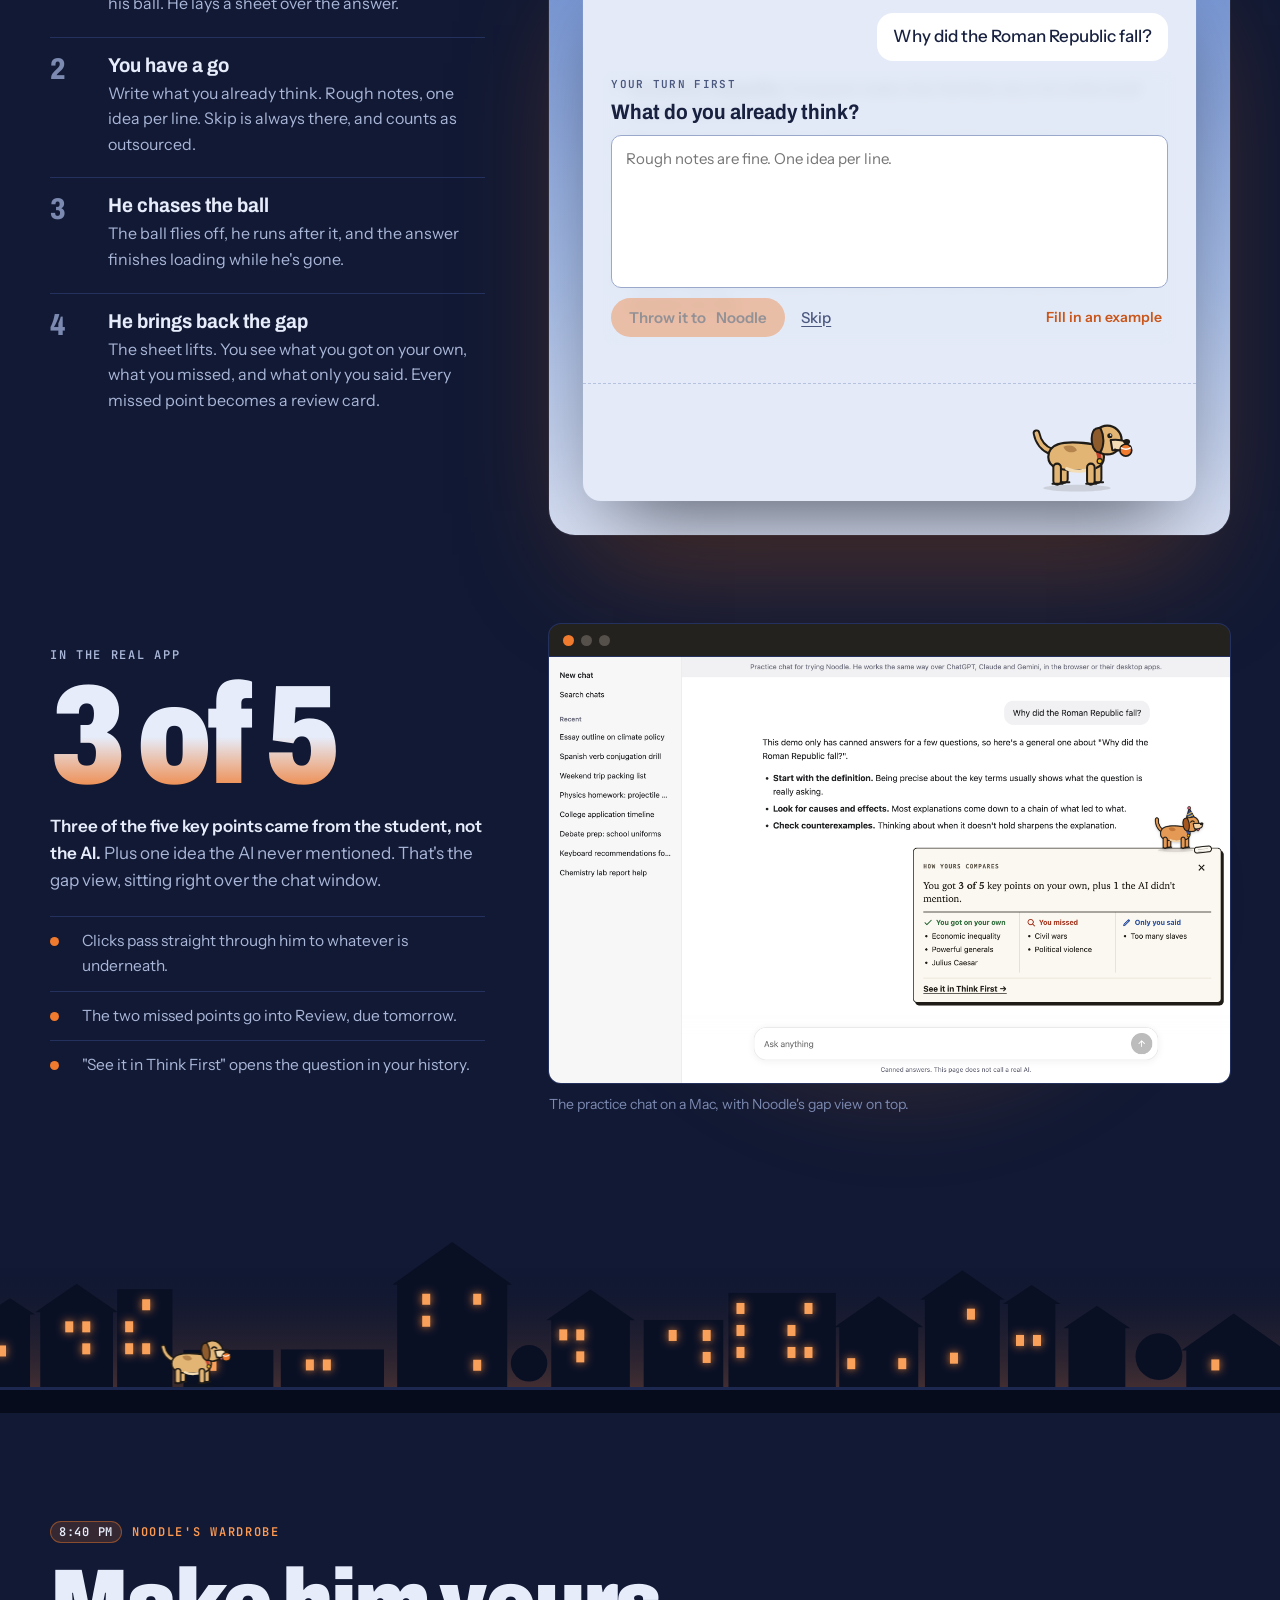
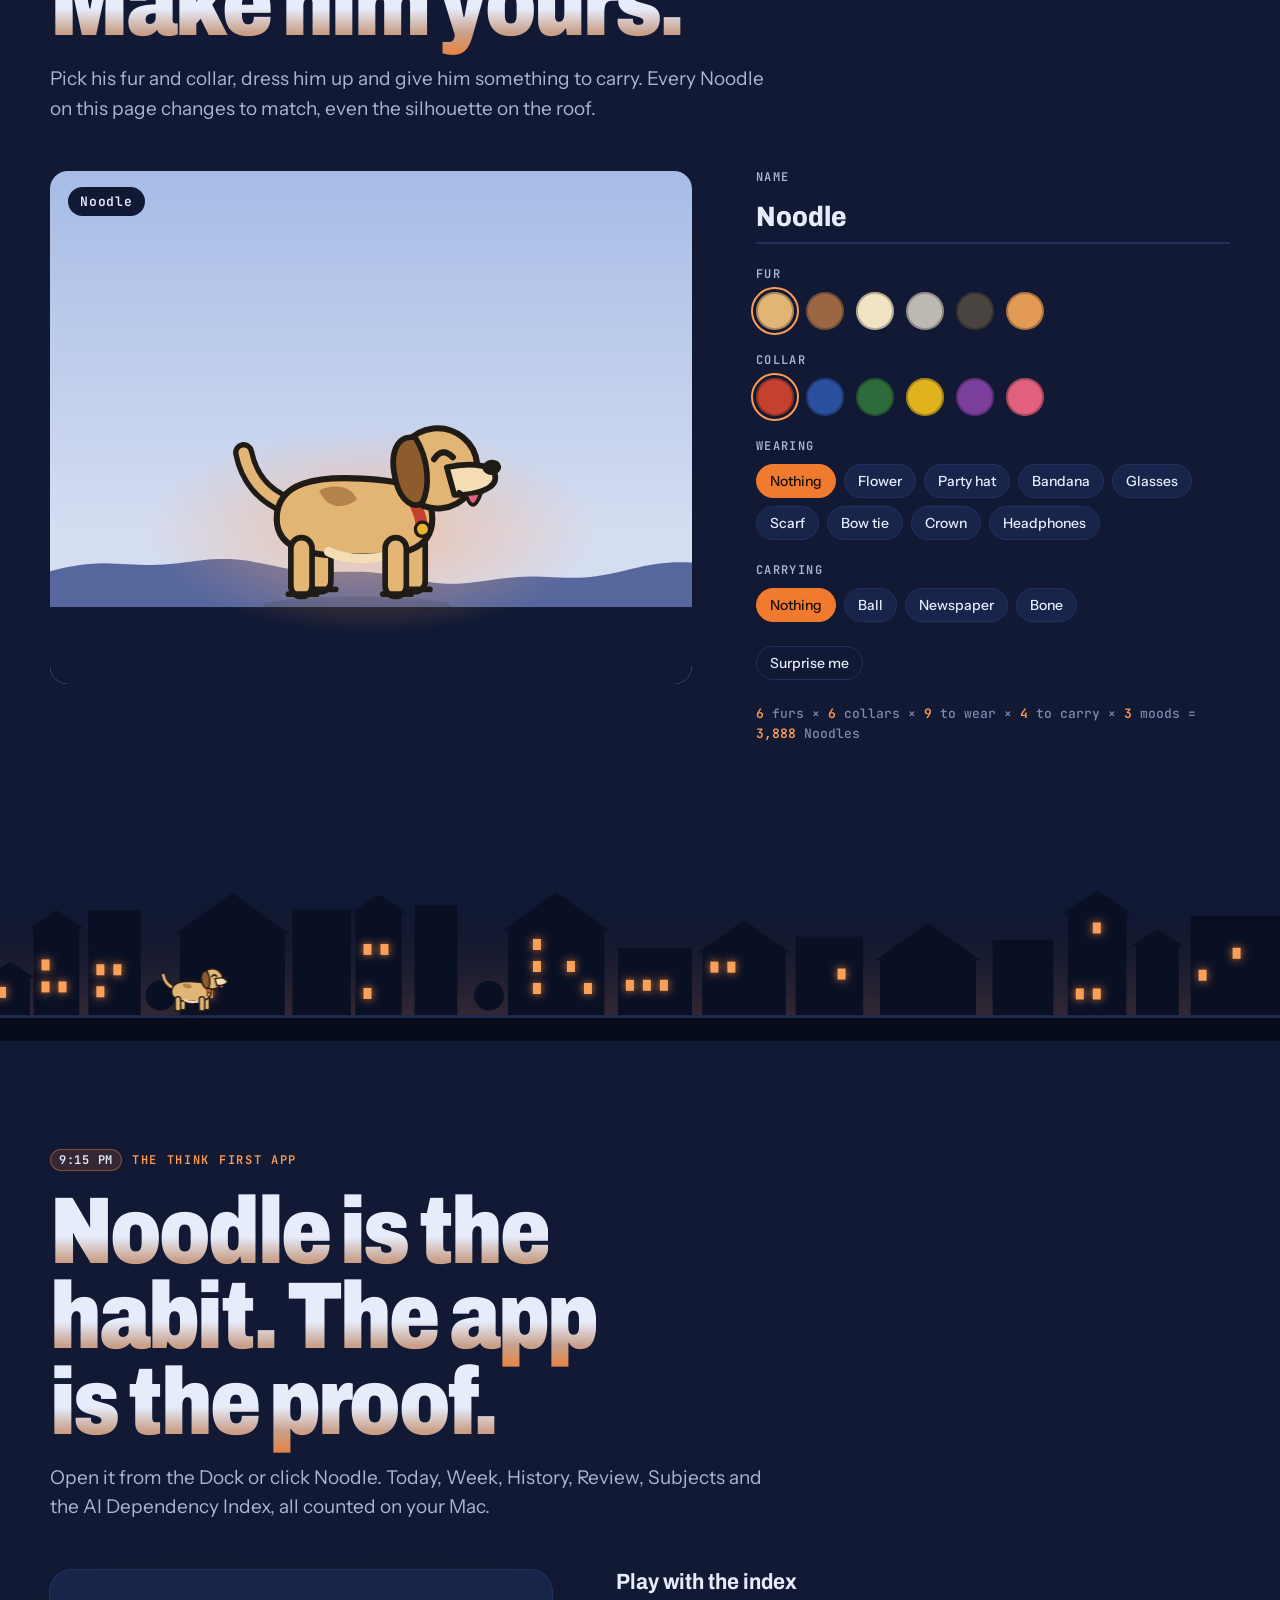
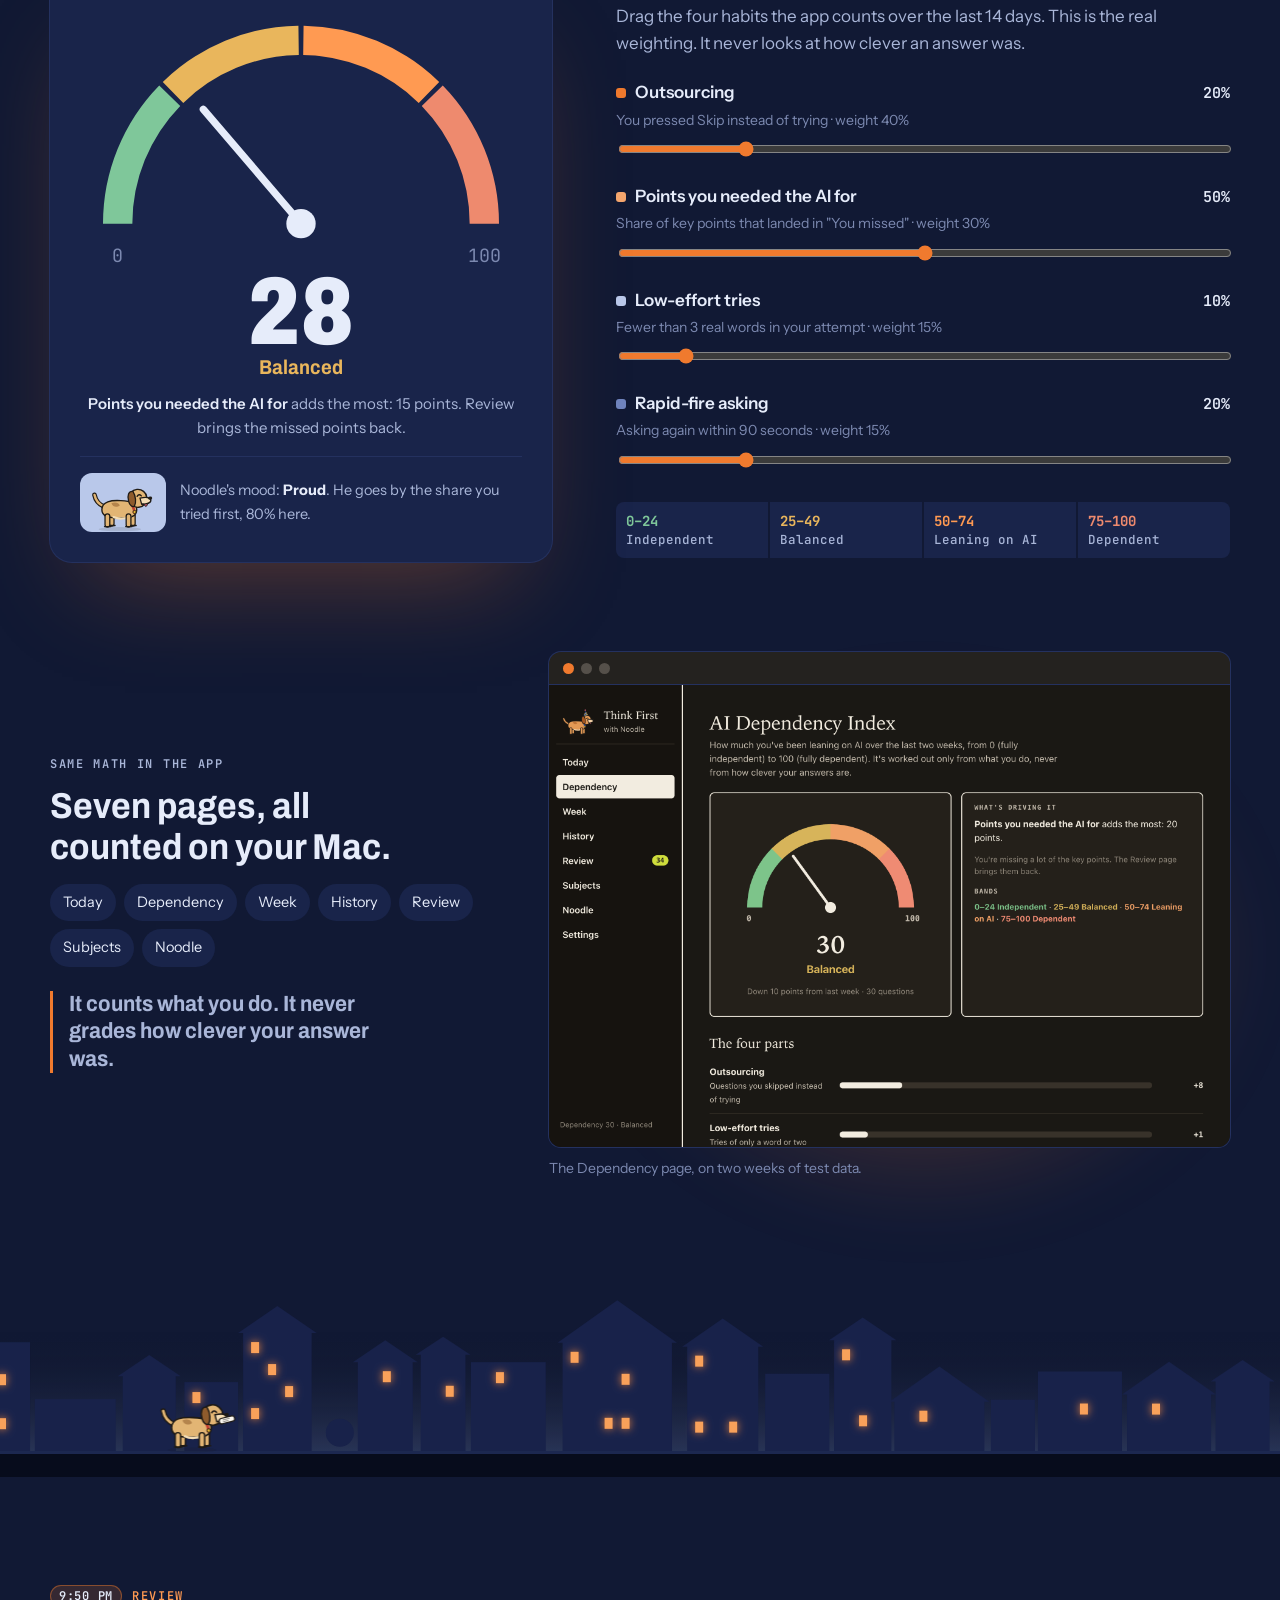
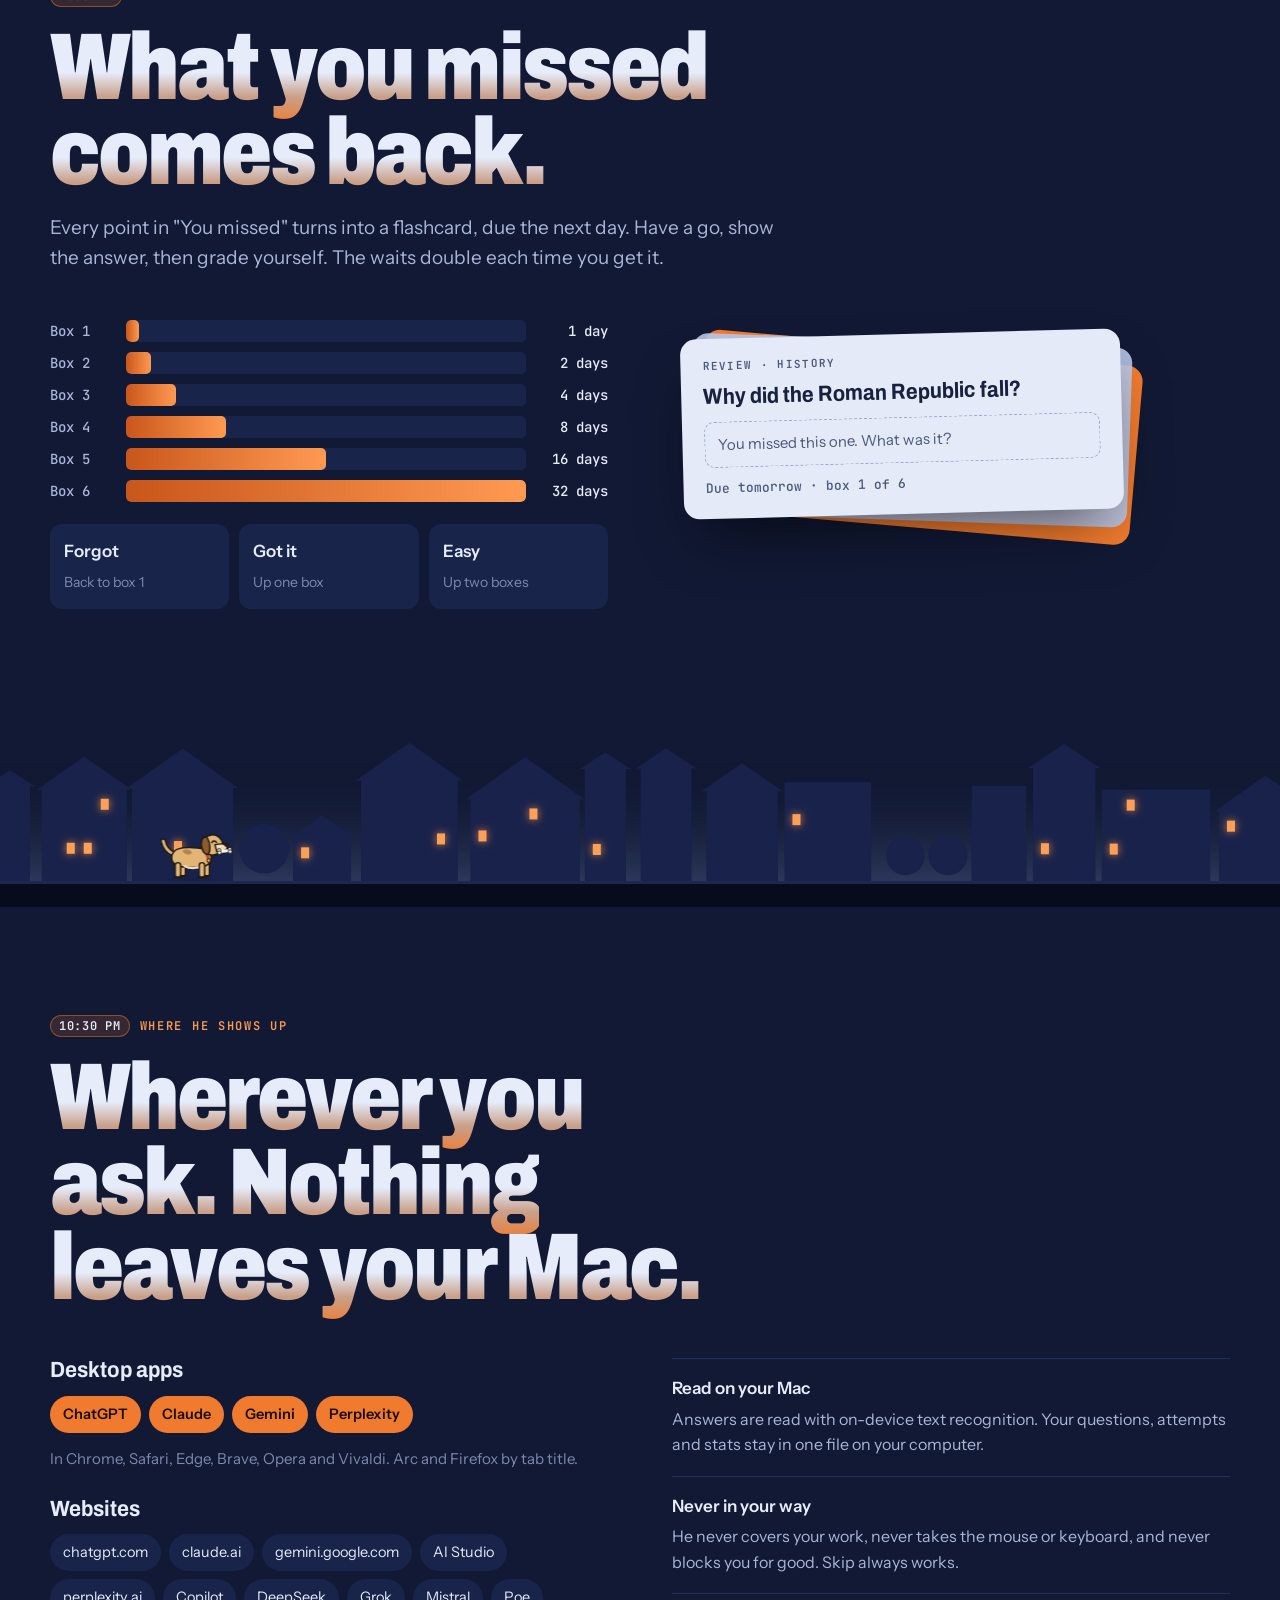
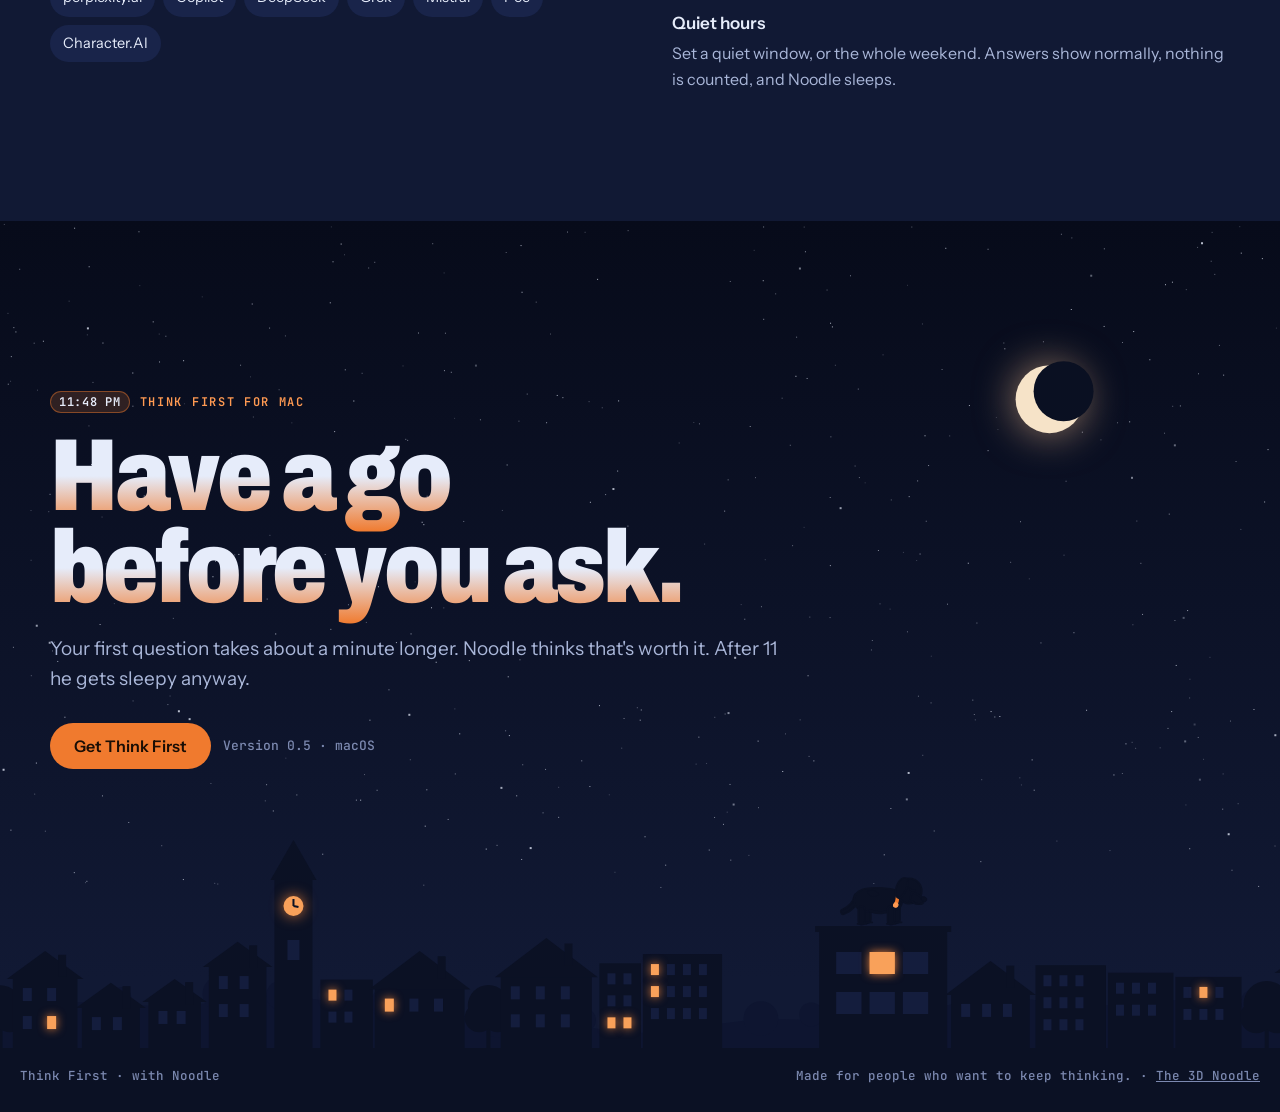
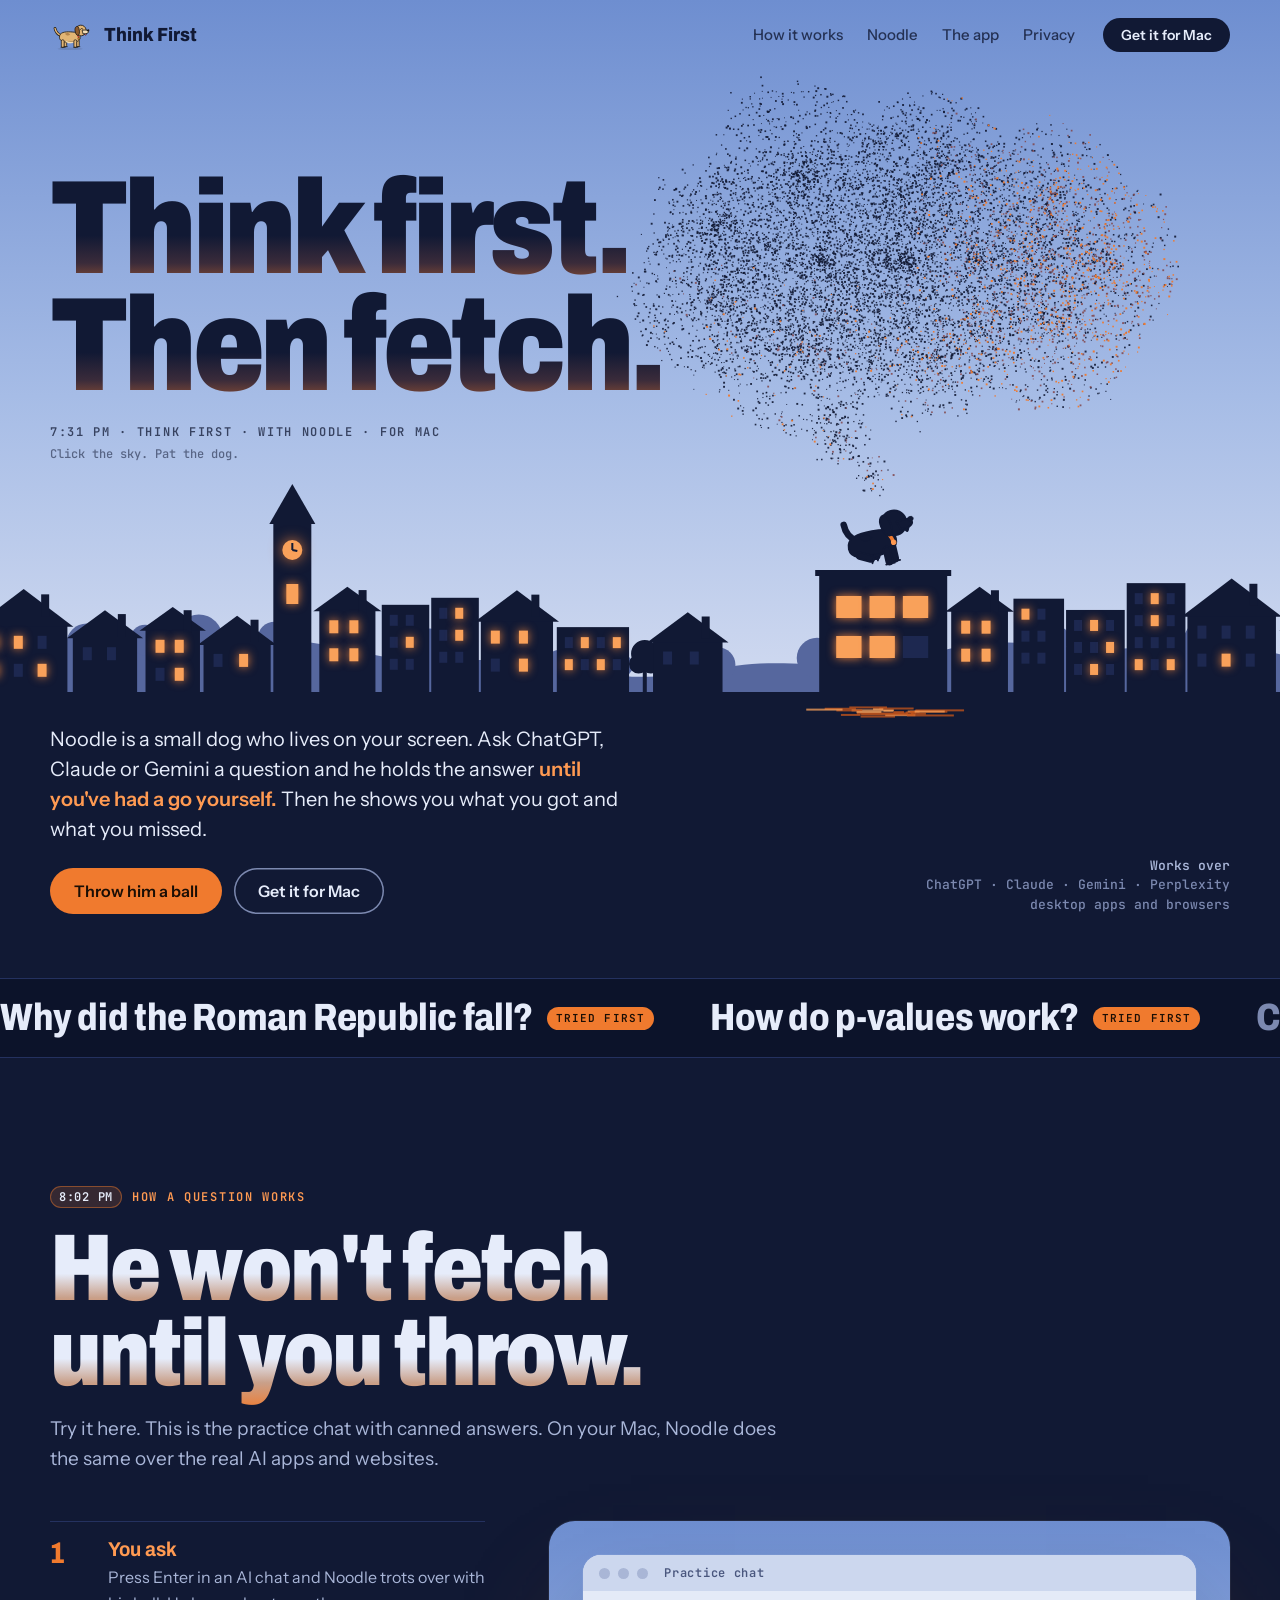
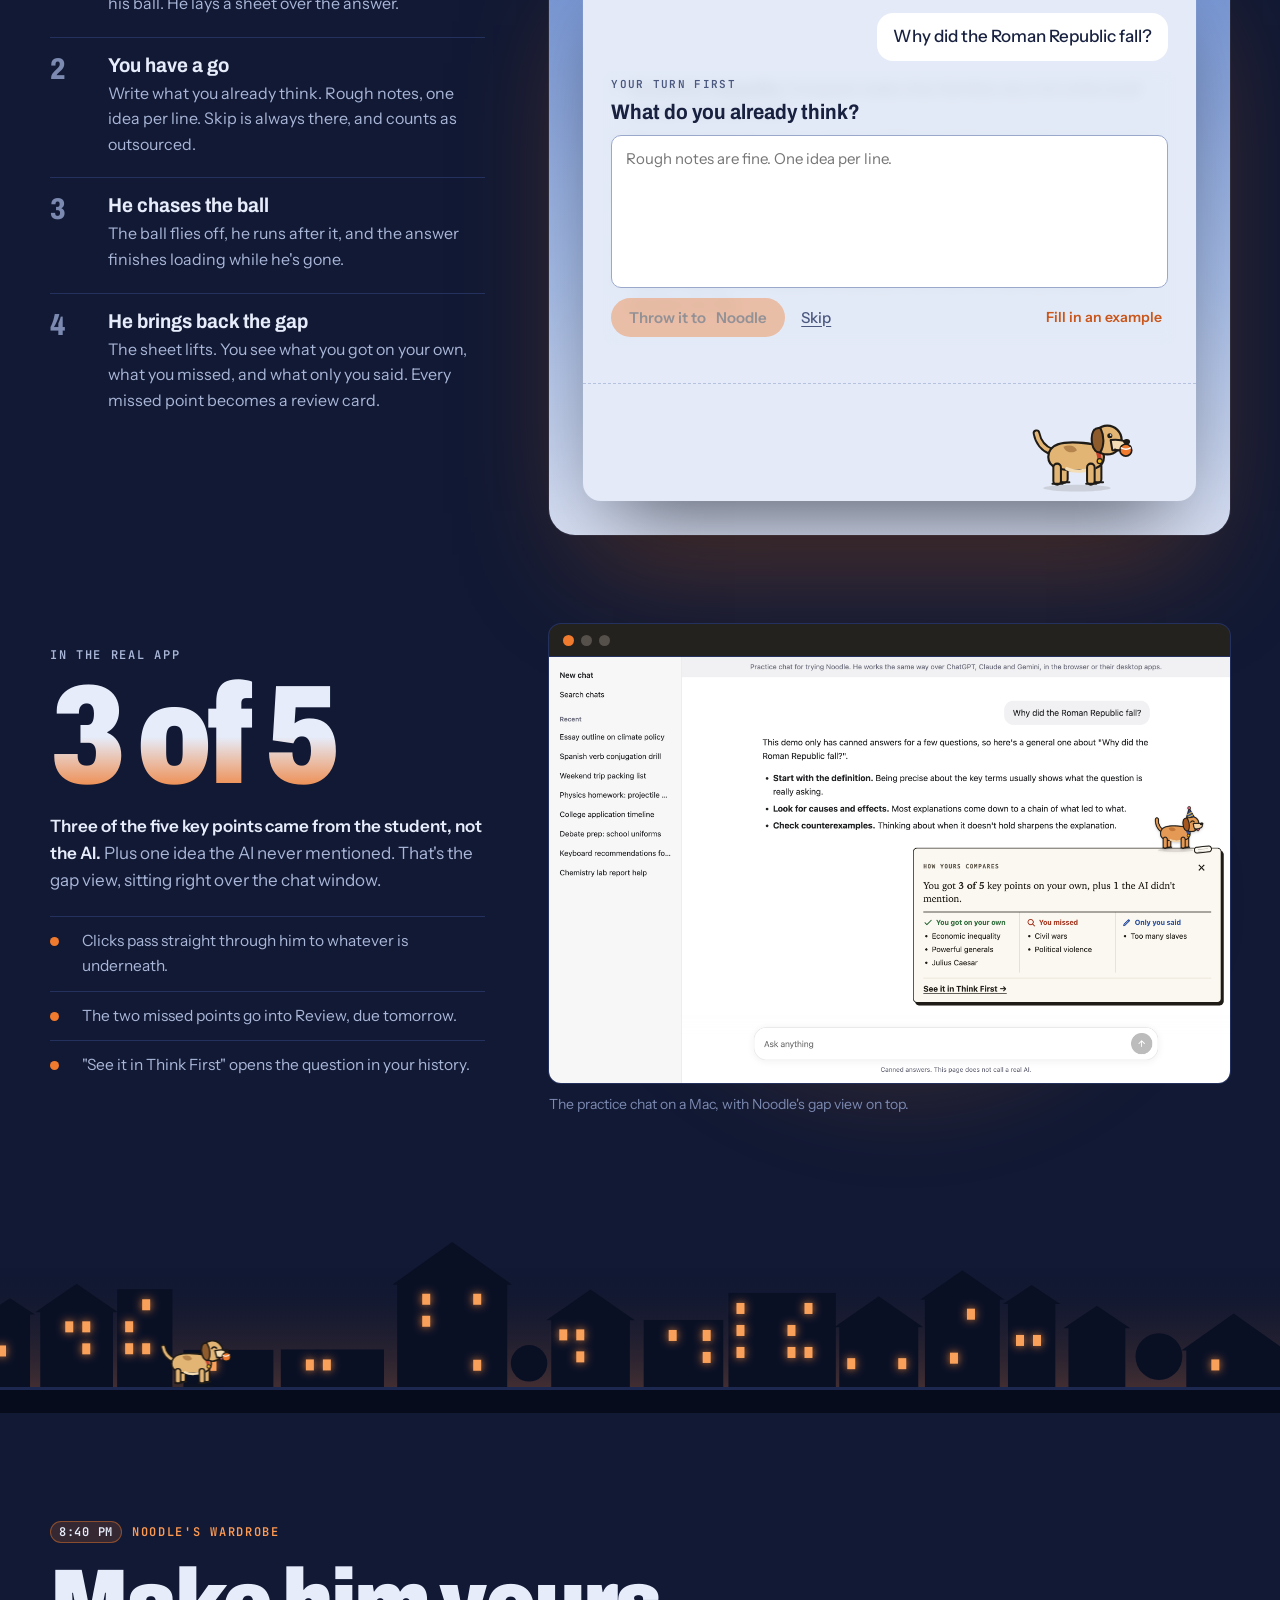
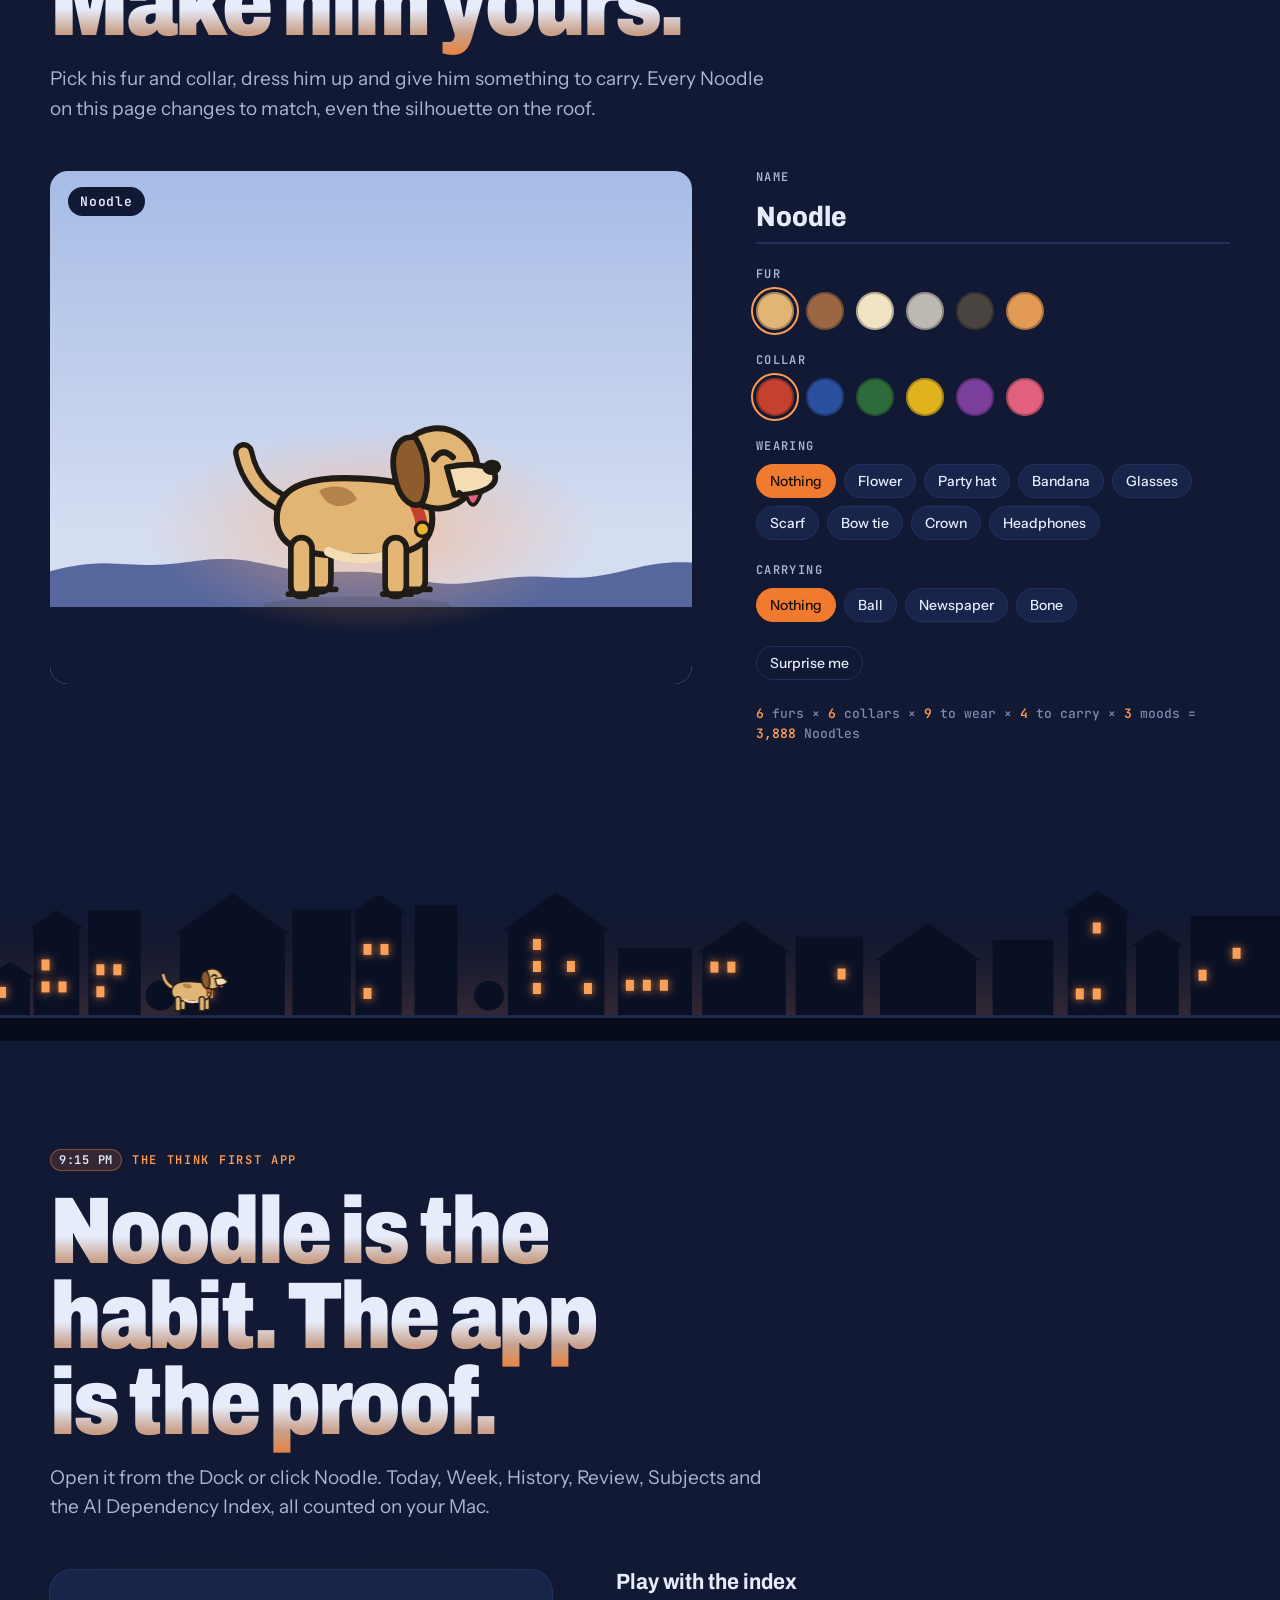
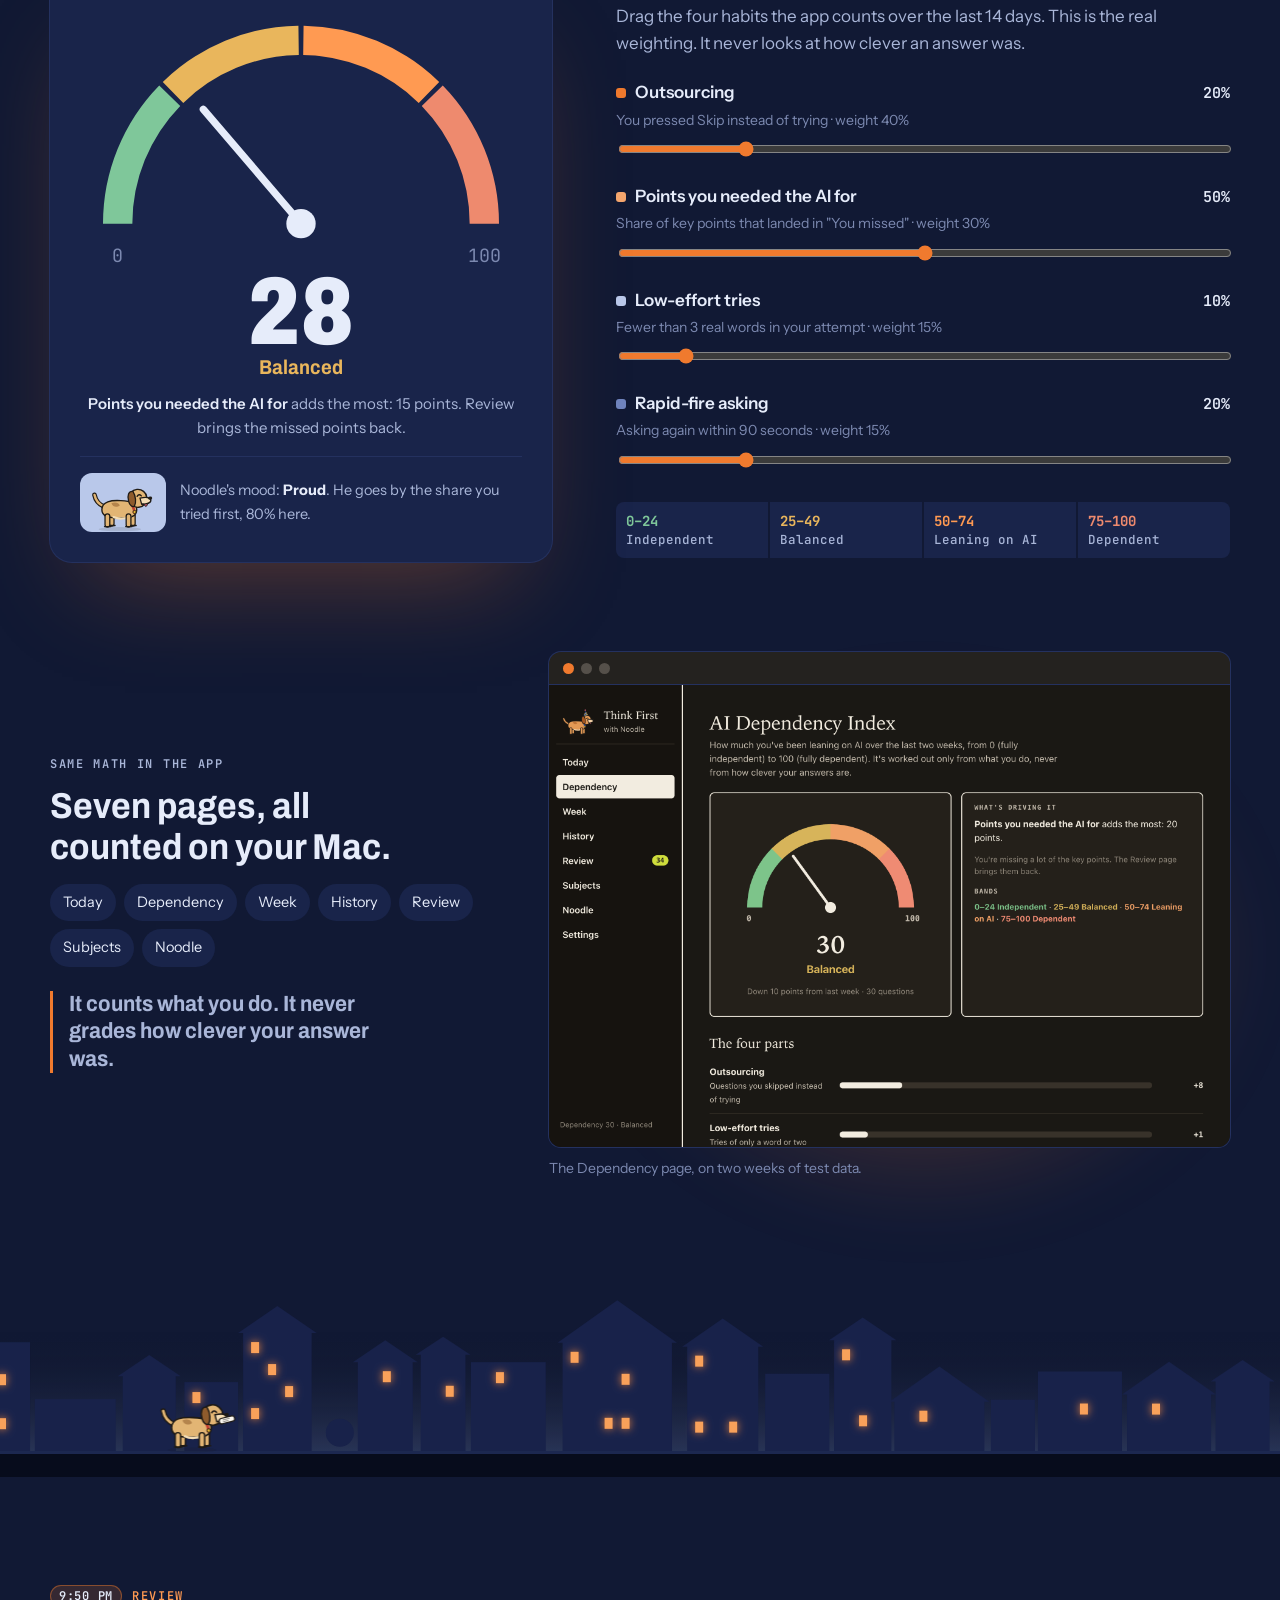
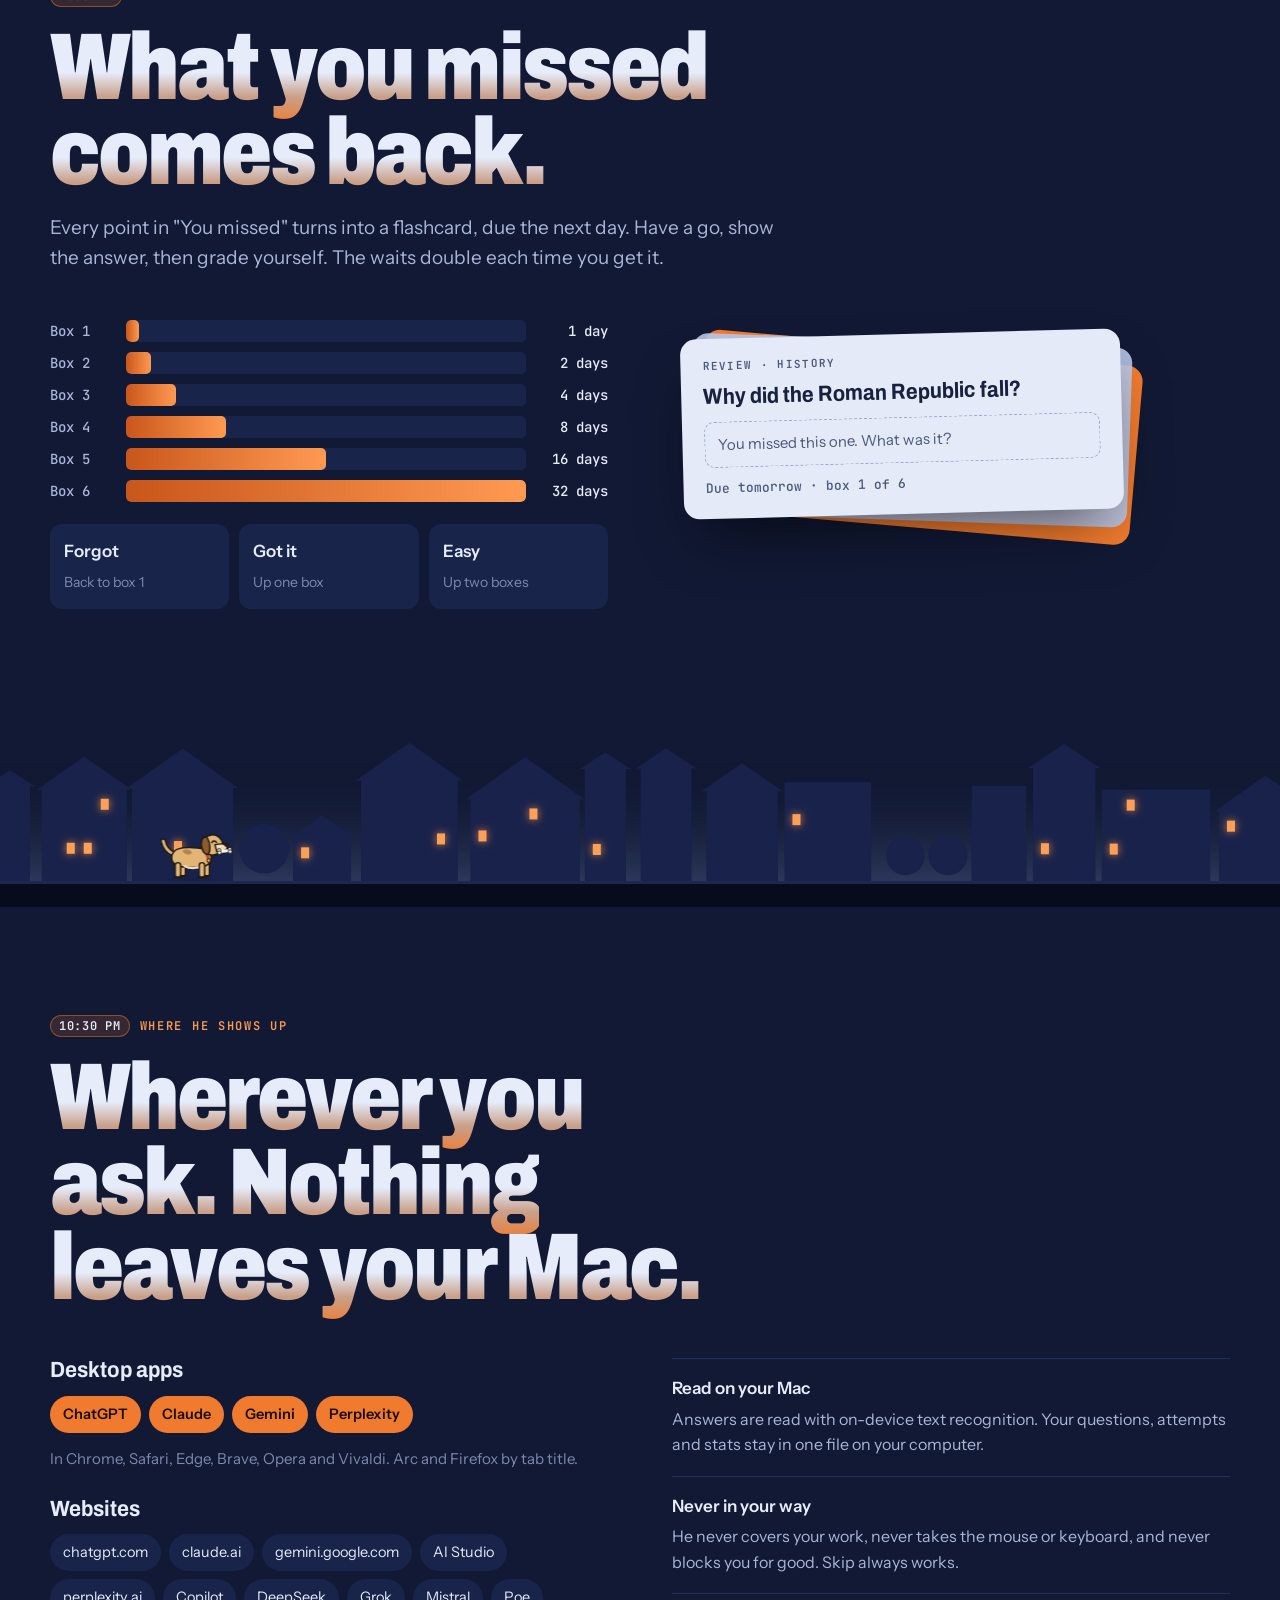
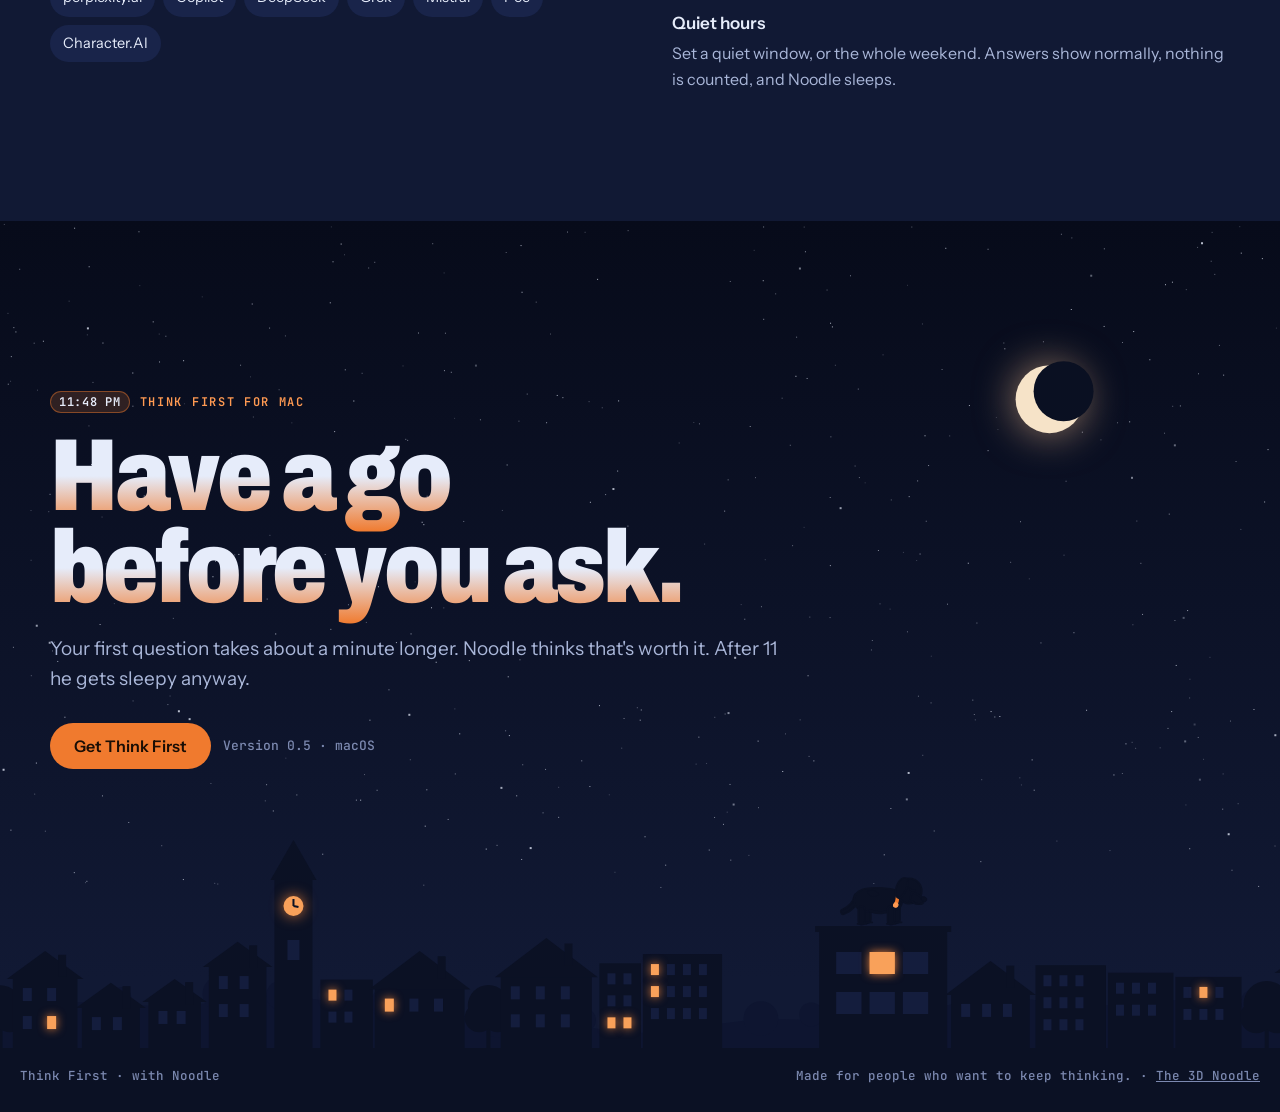
